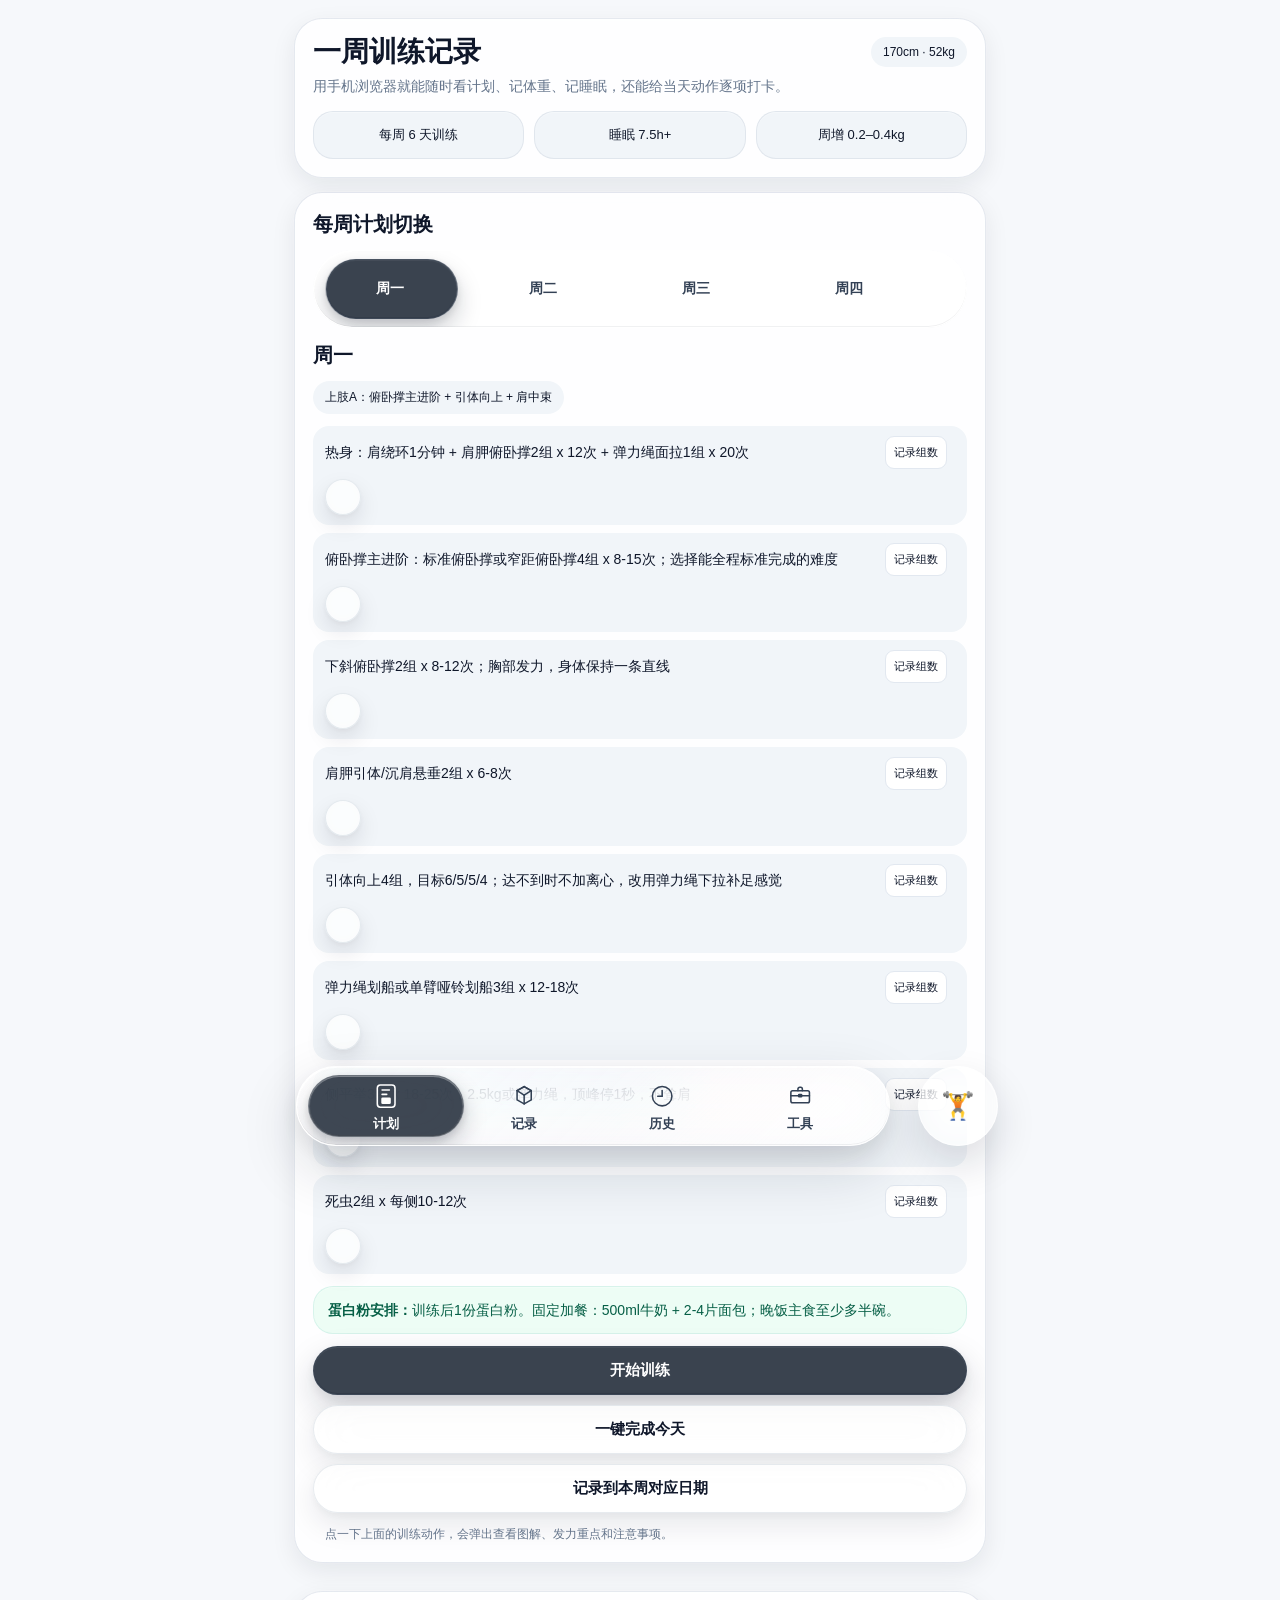
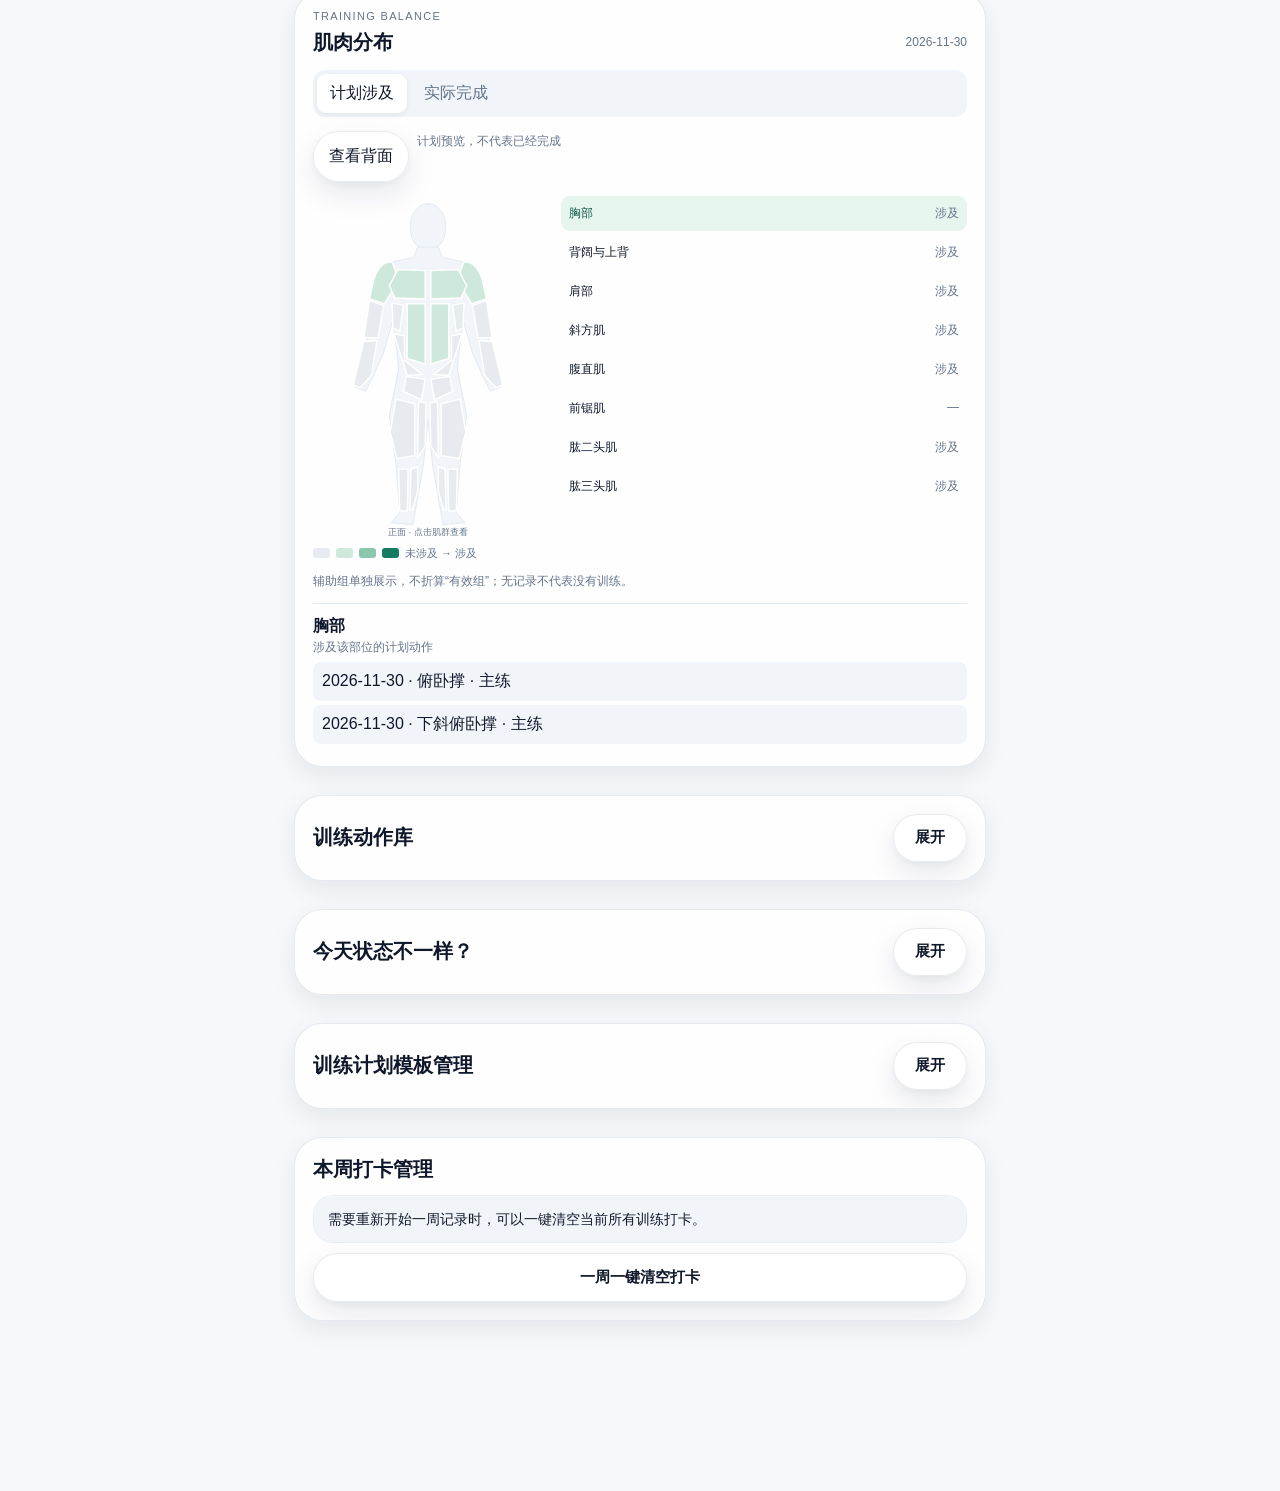
==== index-liquid-glass-functional.html @ 8d65fb1c "feat: publish visual training plan editor and training statistics Preserve current-week daily exerci" ====
<!DOCTYPE html>
<html lang="zh-CN" data-liquid-glass-functional-ui>
<head>
  <meta charset="UTF-8" />
  <meta name="viewport" content="width=device-width, initial-scale=1, maximum-scale=1, user-scalable=no, viewport-fit=cover" />
  <title>一周训练记录</title>

  <meta name="theme-color" content="#0f172a" />
  <meta name="apple-mobile-web-app-capable" content="yes" />
  <meta name="apple-mobile-web-app-status-bar-style" content="default" />
  <meta name="apple-mobile-web-app-title" content="训练记录" />
  <meta name="mobile-web-app-capable" content="yes" />
  <meta name="format-detection" content="telephone=no" />

  <link rel="stylesheet" href="./training-enhancements.css" />
  <script src="./training-core.js"></script>
  <script src="./training-ui.js" defer></script>
  <script src="./plan-editor-ui.js" defer></script>
  <link rel="stylesheet" href="./plan-editor.css" />
  <link rel="manifest" href="./manifest.webmanifest" />
  <link rel="icon" href="./icons/app-icon.svg" type="image/svg+xml" />
  <link rel="apple-touch-icon" href="./icons/app-icon.svg" />

  <style>
    :root{
      --bg:#f6f8fb;
      --card:#ffffff;
      --text:#0f172a;
      --muted:#64748b;
      --line:#e2e8f0;
      --soft:#f1f5f9;
      --primary:#0f172a;
      --solid-dark:#0f172a;
      --solid-dark-translucent:rgba(15,23,42,.84);
      --accent:#ecfdf5;
      --accent-text:#065f46;
      --btn:#111827;
      --danger:#ef4444;
      --shadow:0 8px 24px rgba(15,23,42,.08);
      --dock-radius:34px;
      --dock-item-radius:26px;
      --glass-tint:rgba(255,255,255,.62);
      --glass-tint-strong:rgba(255,255,255,.76);
      --glass-edge:rgba(255,255,255,.58);
      --glass-line:rgba(148,163,184,.20);
      --glass-shadow:0 16px 42px rgba(15,23,42,.12), 0 4px 12px rgba(15,23,42,.06);
      --glass-shadow-pressed:0 8px 22px rgba(15,23,42,.11), 0 2px 8px rgba(15,23,42,.05);
      --glass-spring:cubic-bezier(.18,.82,.28,1);
    }

    *{
      box-sizing:border-box;
      -webkit-tap-highlight-color:transparent;
    }

    html{
      -webkit-text-size-adjust:100%;
      text-size-adjust:100%;
      touch-action:manipulation;
    }

    body{
      margin:0;
      position:relative;
      font-family:-apple-system,BlinkMacSystemFont,"SF Pro Text","PingFang SC","Hiragino Sans GB","Noto Sans CJK SC","Microsoft YaHei",sans-serif;
      background:var(--bg);
      color:var(--text);
      padding-bottom:env(safe-area-inset-bottom,0px);
      overscroll-behavior-y:contain;
      touch-action:manipulation;
    }

    button,
    [role="button"],
    .btn,
    .btn-outline,
    .btn-danger,
    .mini-btn,
    .check-btn,
    .tab,
    .day-tab,
    .timer-adjust-btn{
      -webkit-touch-callout:none !important;
      -webkit-user-select:none !important;
      user-select:none !important;
      -webkit-user-drag:none !important;
      caret-color:transparent;
      touch-action:manipulation;
    }

    #pageBgLayer{
      position:fixed;
      left:-24px;
      right:-24px;
      top:calc(-80px - env(safe-area-inset-top,0px));
      bottom:calc(-40px - env(safe-area-inset-bottom,0px));
      min-height:calc(100dvh + 120px);
      z-index:0;
      pointer-events:none;
      opacity:0;
      background-position:center top;
      background-repeat:no-repeat;
      background-size:cover;
      transition:opacity .24s ease;
      transform:translateZ(0);
      will-change:transform;
    }

    #pageBgLayer::after{
      content:"";
      position:absolute;
      inset:0;
      background:linear-gradient(180deg, rgba(246,248,251,.78), rgba(246,248,251,.72));
    }

    body.has-custom-bg #pageBgLayer{
      opacity:.92;
    }

    .wrap{
      position:relative;
      z-index:1;
      max-width:720px;
      margin:0 auto;
      padding:18px 14px 128px;
    }

    .card{
      position:relative;
      overflow:hidden;
      background:rgba(255,255,255,.84);
      border-radius:28px;
      border:1px solid rgba(148,163,184,.18);
      box-shadow:
        var(--shadow),
        0 0 0 1px rgba(255,255,255,.20);
      backdrop-filter:blur(18px) saturate(150%);
      -webkit-backdrop-filter:blur(18px) saturate(150%);
      padding:18px;
      margin-bottom:14px;
    }

    .card::before{
      content:"";
      position:absolute;
      inset:0;
      border-radius:inherit;
      pointer-events:none;
      background:transparent;
      border:1px solid rgba(255,255,255,.24);
      box-shadow:inset 0 1px 0 rgba(255,255,255,.20);
      z-index:0;
    }

    .card > *{
      position:relative;
      z-index:1;
    }

    .hero h1{
      margin:0;
      font-size:28px;
      line-height:1.1;
    }

    .sub{
      color:var(--muted);
      font-size:14px;
      line-height:1.5;
      margin-top:8px;
    }

    .badge{
      display:inline-flex;
      align-items:center;
      gap:6px;
      background:var(--soft);
      color:var(--text);
      border-radius:999px;
      padding:8px 12px;
      font-size:12px;
      white-space:nowrap;
    }

    .topline{
      display:flex;
      justify-content:space-between;
      align-items:flex-start;
      gap:12px;
    }

    .stats{
      display:grid;
      grid-template-columns:repeat(3,1fr);
      gap:10px;
      margin-top:14px;
    }

    .stat{
      background:rgba(241,245,249,.94);
      border:1px solid rgba(148,163,184,.18);
      box-shadow:inset 0 1px 0 rgba(255,255,255,.30);
      border-radius:20px;
      padding:14px 10px;
      text-align:center;
      font-size:13px;
    }


    .tabs{
      --tab-side-padding:20px;
      --tab-height:78px;
      --indicator-scale:1.13;
      --indicator-edge-gap:8px;
      --drag-overflow:28px;
      --drag-extra-scale:0.23;
      --dock-active-scale:1.025;
      --dock-shell-scale:1;
      --dock-shell-opacity:0;
      position:fixed;
      left:50%;
      bottom:max(6px, env(safe-area-inset-bottom,0px));
      transform:translateX(-50%) translateZ(0);
      width:min(760px,calc(100% - 16px));
      display:flex;
      align-items:stretch;
      gap:0;
      padding:8px var(--tab-side-padding);
      z-index:60;
      border-radius:999px;
      background:rgba(255,255,255,.28);
      border:1px solid rgba(255,255,255,.46);
      box-shadow:
        0 22px 60px rgba(15,23,42,.16),
        0 8px 22px rgba(15,23,42,.08),
        inset 0 1px 0 rgba(255,255,255,.76),
        inset 0 -1px 0 rgba(15,23,42,.06),
        inset 1px 0 0 rgba(255,255,255,.28),
        inset -1px 0 0 rgba(255,255,255,.24);
      backdrop-filter:blur(28px) saturate(190%) brightness(1.08);
      -webkit-backdrop-filter:blur(28px) saturate(190%) brightness(1.08);
      isolation:isolate;
      overflow:hidden;
      backface-visibility:hidden;
      -webkit-backface-visibility:hidden;
      -webkit-mask-image:-webkit-radial-gradient(white, black);
      transform-origin:center bottom;
      transition:box-shadow .24s var(--glass-spring), padding .24s var(--glass-spring), transform .24s var(--glass-spring);
      touch-action:none;
    }

    .tabs::before{
      content:"";
      position:absolute;
      inset:1px;
      border-radius:inherit;
      background:rgba(255,255,255,.08);
      pointer-events:none;
      z-index:0;
    }

    .tabs::after{
      content:"";
      position:absolute;
      inset:-1px;
      border-radius:inherit;
      background:rgba(255,255,255,.10);
      border:1px solid rgba(255,255,255,.38);
      box-shadow:
        0 16px 34px rgba(15,23,42,.12),
        0 5px 14px rgba(15,23,42,.05),
        inset 0 1px 0 rgba(255,255,255,.72),
        inset 0 -1px 0 rgba(15,23,42,.055),
        inset 1px 0 0 rgba(255,255,255,.20),
        inset -1px 0 0 rgba(255,255,255,.18);
      transform:scale(var(--dock-shell-scale));
      transform-origin:center bottom;
      opacity:var(--dock-shell-opacity);
      transition:transform .24s var(--glass-spring), opacity .24s ease, box-shadow .24s var(--glass-spring);
      pointer-events:none;
      z-index:0;
    }

    .tabs > *{
      position:relative;
      z-index:1;
    }

    .tabs,
    .tabs *{
      user-select:none;
      -webkit-user-select:none;
      -webkit-touch-callout:none;
    }

    .tabs.pressing,
    .tabs.dragging,
    .tabs.bump{
      --dock-shell-scale:var(--dock-active-scale);
      --dock-shell-opacity:1;
    }

    .tab-indicator{
      position:absolute;
      top:8px;
      bottom:8px;
      left:0;
      width:0;
      border-radius:999px;
      background:rgba(31,41,55,.86);
      border:1px solid rgba(255,255,255,.24);
      box-shadow:
        inset 0 1px 0 rgba(255,255,255,.28),
        inset 0 0 0 1px rgba(255,255,255,.08),
        inset 0 -1px 0 rgba(0,0,0,.22),
        inset 1px 0 0 rgba(255,255,255,.10),
        inset -1px 0 0 rgba(255,255,255,.08),
        0 0 0 1px rgba(255,255,255,.08),
        0 11px 24px rgba(15,23,42,.22),
        0 3px 9px rgba(15,23,42,.12);
      pointer-events:none;
      touch-action:none;
      cursor:grab;
      z-index:1;
      will-change:transform, width;
      backface-visibility:hidden;
      -webkit-backface-visibility:hidden;
      transition:transform .34s var(--glass-spring), width .34s var(--glass-spring), top .2s var(--glass-spring), bottom .2s var(--glass-spring), box-shadow .2s ease, filter .2s ease;
    }

    .tabs.dragging{
      overflow:visible;
      -webkit-mask-image:none;
      z-index:70;
    }

    .tabs.dragging .tab-indicator{
      top:-4px;
      bottom:-4px;
      border-radius:999px;
      filter:brightness(1.06) saturate(1.1);
      box-shadow:
        inset 0 1px 0 rgba(255,255,255,.30),
        inset 0 0 0 1px rgba(255,255,255,.10),
        inset 0 -1px 0 rgba(0,0,0,.22),
        inset 1px 0 0 rgba(255,255,255,.10),
        inset -1px 0 0 rgba(255,255,255,.08),
        0 0 0 1px rgba(255,255,255,.10),
        0 17px 34px rgba(15,23,42,.24),
        0 4px 12px rgba(15,23,42,.12);
    }

    .tab-indicator.dragging{
      cursor:grabbing;
      transition:none;
    }

    .tab{
      position:relative;
      flex:1 1 0;
      min-width:0;
      border:none;
      background:transparent;
      height:var(--tab-height);
      min-height:var(--tab-height);
      padding:0;
      border-radius:999px;
      color:#334155;
      font-weight:700;
      cursor:pointer;
      overflow:visible;
      isolation:isolate;
      transition:transform .2s var(--glass-spring), color .2s ease, filter .2s ease;
      -webkit-mask-image:-webkit-radial-gradient(white, black);
      z-index:2;
      touch-action:none;
    }

    .tab::before,
    .tab::after{
      display:none;
    }

    .tab-content{
      position:relative;
      z-index:2;
      width:100%;
      height:100%;
      display:flex;
      flex-direction:column;
      align-items:center;
      justify-content:center;
      text-align:center;
      gap:7px;
      padding:10px 8px 8px;
    }

    .tab-icon{
      display:block;
      font-size:24px;
      line-height:1;
      font-weight:700;
      text-shadow:0 1px 0 rgba(255,255,255,.42);
    }

    .tab-icon svg{
      display:block;
      width:1.18em;
      height:1.18em;
      margin:0 auto;
      overflow:visible;
    }

    .tab-icon-home,
    .tab-icon-record,
    .tab-icon-history,
    .tab-icon-tools{
      color:#334155;
      text-shadow:none;
    }

    .tab-label{
      display:block;
      font-size:13px;
      line-height:1.1;
      font-weight:700;
      letter-spacing:.01em;
    }

    .tab .circle-overlay{
      display:none;
    }

    .tab:hover{
      transform:translateY(-1px);
    }

    .tab:active,
    .tab.glass-pressing{
      transform:scale(.975) translateY(1px);
    }

    .tab:focus-visible{
      outline:2px solid rgba(148,163,184,.45);
      outline-offset:2px;
    }

    .tab.active{
      color:#ffffff;
      z-index:3;
      box-shadow:none;
    }

    .tab.active .tab-icon,
    .tab.active .tab-label{
      color:#ffffff;
      text-shadow:none;
    }

    .tabs.dragging .tab.active{
      color:#334155;
      z-index:2;
    }

    .tabs.dragging .tab.active .tab-icon,
    .tabs.dragging .tab.active .tab-label{
      color:#334155;
      text-shadow:none;
    }

    .tabs.dragging .tab.drag-active{
      color:#ffffff;
      z-index:3;
    }

    .tabs.dragging .tab.drag-active .tab-icon,
    .tabs.dragging .tab.drag-active .tab-label{
      color:#ffffff;
      text-shadow:none;
    }


    .section{display:none;}
    .section.active{display:block;}


    h2{
      margin:0 0 12px;
      font-size:20px;
    }

    .muted{color:var(--muted);}

    .softbox{
      background:rgba(241,245,249,.94);
      border:1px solid rgba(148,163,184,.18);
      box-shadow:inset 0 1px 0 rgba(255,255,255,.30);
      border-radius:18px;
      padding:12px 14px;
      font-size:14px;
      line-height:1.6;
      margin-top:10px;
    }

    .greenbox{
      background:rgba(236,253,245,.95);
      color:var(--accent-text);
      border:1px solid rgba(16,185,129,.16);
      box-shadow:inset 0 1px 0 rgba(255,255,255,.28);
      border-radius:18px;
      padding:12px 14px;
      font-size:14px;
      line-height:1.6;
      margin-top:12px;
    }

    .day-row{
      display:grid;
      grid-template-columns:1fr auto;
      gap:10px;
      align-items:center;
      background:var(--soft);
      border-radius:16px;
      padding:10px 12px;
      margin-top:8px;
    }

    .day-item{
      font-size:14px;
      line-height:1.5;
      word-break:break-word;
    }

    .check-btn{
      width:36px;
      height:36px;
      border-radius:999px;
      border:1px solid var(--glass-line);
      background:rgba(255,255,255,.66);
      box-shadow:
        0 12px 26px rgba(15,23,42,.12),
        0 3px 9px rgba(15,23,42,.06),
        0 0 0 1px rgba(255,255,255,.30),
        inset 0 1px 0 rgba(255,255,255,.88),
        inset 0 -1px 0 rgba(15,23,42,.08);
      backdrop-filter:blur(24px) saturate(190%) brightness(1.05);
      -webkit-backdrop-filter:blur(24px) saturate(190%) brightness(1.05);
      color:var(--text);
      font-size:18px;
      font-weight:700;
      display:flex;
      align-items:center;
      justify-content:center;
      cursor:pointer;
      flex-shrink:0;
      transition:transform .22s var(--glass-spring), box-shadow .22s var(--glass-spring), background .18s ease, color .18s ease, border-color .18s ease, filter .18s ease;
      isolation:isolate;
      -webkit-mask-image:-webkit-radial-gradient(white, black);
    }

    .check-btn::before{
      content:"";
      position:absolute;
      inset:0;
      border-radius:inherit;
      background:transparent;
      opacity:.68;
      pointer-events:none;
    }

    .check-btn.done{
      background:rgba(31,41,55,.86);
      border-color:rgba(255,255,255,.10);
      color:#fff;
      box-shadow:
        inset 0 1px 0 rgba(255,255,255,.22),
        inset 0 -1px 0 rgba(0,0,0,.18),
        0 10px 22px rgba(15,23,42,.16);
      transform:scale(1.02);
    }

    .check-btn:active,
    .check-btn.glass-pressing{
      transform:scale(.92) translateY(1px);
      box-shadow:var(--glass-shadow-pressed), inset 0 1px 0 rgba(255,255,255,.76);
    }

    .day-row.done{background:#ecfdf5;}

    .day-row.search-hit{
      outline:2px solid rgba(59,130,246,.20);
      box-shadow:0 8px 18px rgba(59,130,246,.08);
      background:#eff6ff;
    }

    .day-row.guide-active{
      outline:2px solid rgba(16,185,129,.18);
      box-shadow:0 8px 18px rgba(16,185,129,.08);
      background:#ecfdf5;
    }

    .day-row.guide-clickable{
      cursor:pointer;
    }

    .guide-result{
      background:rgba(255,255,255,.62);
      border:1px solid rgba(148,163,184,.16);
      border-radius:20px;
      padding:14px;
      margin-top:10px;
    }

    .guide-top{
      display:flex;
      justify-content:space-between;
      align-items:flex-start;
      gap:10px;
      flex-wrap:wrap;
    }

    .guide-title{
      font-size:18px;
      font-weight:800;
      line-height:1.2;
    }

    .guide-meta{
      color:var(--muted);
      font-size:13px;
      line-height:1.5;
      margin-top:6px;
    }

    .guide-source-link{
      color:#2563eb;
      font-weight:700;
      text-decoration:none;
    }

    .guide-source-link:hover{
      text-decoration:underline;
    }

    .guide-diagram{
      margin-top:10px;
      background:rgba(241,245,249,.88);
      border-radius:16px;
      padding:12px 14px;
      font-size:13px;
      line-height:1.7;
      white-space:pre-wrap;
      word-break:break-word;
    }

    .guide-list{
      margin:10px 0 0;
      padding-left:18px;
      font-size:14px;
      line-height:1.7;
    }

    .guide-list li + li{
      margin-top:4px;
    }

    .guide-actions{
      display:flex;
      flex-wrap:wrap;
      gap:8px;
      margin-top:12px;
    }

    .exercise-library-toolbar{
      display:grid;
      grid-template-columns:minmax(0,1fr) auto;
      gap:10px;
      align-items:center;
      margin-top:12px;
    }

    .exercise-library-list{
      display:grid;
      gap:8px;
      margin-top:12px;
      max-height:310px;
      overflow:auto;
      padding-right:2px;
    }

    .exercise-library-entry{
      border:1px solid rgba(148,163,184,.28);
      background:rgba(255,255,255,.68);
      border-radius:8px;
      padding:10px 12px;
      text-align:left;
      color:var(--text);
      cursor:pointer;
    }

    .exercise-library-entry.active{
      border-color:rgba(37,99,235,.48);
      box-shadow:0 0 0 3px rgba(37,99,235,.10);
    }

    .exercise-library-entry-title{
      font-weight:800;
      line-height:1.35;
    }

    .exercise-library-entry-meta{
      margin-top:4px;
      color:var(--muted);
      font-size:12px;
      line-height:1.45;
    }

    .exercise-library-detail{
      margin-top:10px;
      border:0;
      border-radius:0;
      padding:0;
      background:transparent;
    }

    .exercise-library-media{
      width:100%;
      max-height:280px;
      object-fit:contain;
      border-radius:8px;
      background:#fff;
      margin-top:10px;
    }

    .plan-progress-chip{
      display:inline-flex;
      align-items:center;
      min-height:24px;
      margin-top:6px;
      border-radius:999px;
      padding:3px 9px;
      font-size:12px;
      font-weight:800;
      color:#1f2937;
      background:rgba(226,232,240,.9);
    }

    .day-row.done .plan-progress-chip{
      color:#065f46;
      background:rgba(187,247,208,.82);
    }

    .mini-btn{
      position:relative;
      overflow:hidden;
      border:none;
      border-radius:999px;
      padding:9px 12px;
      font-size:12px;
      font-weight:700;
      cursor:pointer;
      background:rgba(255,255,255,.68);
      border:1px solid var(--glass-line);
      color:var(--text);
      box-shadow:
        0 8px 18px rgba(15,23,42,.08),
        inset 0 1px 0 rgba(255,255,255,.88),
        inset 0 -1px 0 rgba(15,23,42,.06);
      backdrop-filter:blur(18px) saturate(180%);
      -webkit-backdrop-filter:blur(18px) saturate(180%);
      transition:transform .22s var(--glass-spring), box-shadow .22s var(--glass-spring), border-color .18s ease;
    }

    .mini-btn:active,
    .mini-btn.glass-pressing{
      transform:scale(.965) translateY(1px);
      box-shadow:var(--glass-shadow-pressed), inset 0 1px 0 rgba(255,255,255,.76);
    }

    .plan-actions{
      display:grid;
      grid-template-columns:1fr;
      gap:10px;
      margin-top:12px;
    }

    .label{
      display:block;
      margin:12px 0 8px;
      font-size:14px;
      font-weight:700;
    }

    input,textarea{
      width:100%;
      border:1px solid var(--line);
      background:#fff;
      color:var(--text);
      border-radius:16px;
      padding:13px 14px;
      font-size:16px;
      outline:none;
    }

    textarea{
      min-height:92px;
      resize:vertical;
      line-height:1.5;
    }

    .grid2{
      display:grid;
      grid-template-columns:repeat(2,1fr);
      gap:10px;
    }

    .grid7{
      display:grid;
      grid-template-columns:repeat(2,1fr);
      gap:10px;
    }

    .btns{
      display:grid;
      grid-template-columns:repeat(2,1fr);
      gap:10px;
      margin-top:14px;
    }

    .daily-adjust-actions{
      grid-template-columns:repeat(3,minmax(0,1fr));
    }

    .daily-adjust-actions .btn,
    .daily-adjust-actions .btn-outline,
    .daily-adjust-actions .btn-danger{
      min-width:0;
      width:100%;
      padding-left:10px;
      padding-right:10px;
      white-space:normal;
      line-height:1.25;
    }

    @media (max-width:480px){
      .daily-adjust-actions{
        grid-template-columns:1fr;
      }
    }

    .btn,.btn-outline,.btn-danger{
      position:relative;
      overflow:hidden;
      border:none;
      border-radius:22px;
      padding:14px 15px;
      font-size:15px;
      font-weight:700;
      cursor:pointer;
      border:1px solid var(--glass-line);
      background:rgba(255,255,255,.66);
      box-shadow:
        var(--glass-shadow),
        0 0 0 1px rgba(255,255,255,.28),
        inset 0 1px 0 rgba(255,255,255,.88),
        inset 0 -1px 0 rgba(15,23,42,.07);
      backdrop-filter:blur(26px) saturate(190%) brightness(1.05);
      -webkit-backdrop-filter:blur(26px) saturate(190%) brightness(1.05);
      color:var(--text);
      transition:transform .22s var(--glass-spring), box-shadow .22s var(--glass-spring), background .18s ease, color .18s ease, border-color .18s ease, filter .18s ease;
      isolation:isolate;
      -webkit-mask-image:-webkit-radial-gradient(white, black);
      transform:translate3d(0,0,0) scale(1);
    }

    .btn::before,.btn-outline::before,.btn-danger::before{
      content:"";
      position:absolute;
      inset:0;
      border-radius:inherit;
      background:transparent;
      border:1px solid rgba(255,255,255,.34);
      box-shadow:
        inset 0 1px 0 rgba(255,255,255,.56),
        0 0 0 1px rgba(255,255,255,.10);
      pointer-events:none;
      z-index:0;
      opacity:.82;
      transition:opacity .18s ease, transform .22s var(--glass-spring);
    }

    .btn::after,.btn-outline::after,.btn-danger::after{
      content:"";
      position:absolute;
      inset:-40% -20%;
      background:transparent;
      transform:translateX(-38%) rotate(2deg);
      opacity:.42;
      pointer-events:none;
      transition:transform .4s var(--glass-spring), opacity .2s ease;
      z-index:0;
    }

    .btn > *,.btn-outline > *,.btn-danger > *{
      position:relative;
      z-index:1;
    }

    .btn{
      background:rgba(31,41,55,.86);
      border-color:rgba(255,255,255,.18);
      color:#fff;
      box-shadow:
        0 16px 34px rgba(15,23,42,.18),
        0 4px 12px rgba(15,23,42,.10),
        inset 0 1px 0 rgba(255,255,255,.24),
        inset 0 -1px 0 rgba(0,0,0,.22);
    }

    .btn::before{
      display:block;
      inset:0;
      border:1px solid rgba(255,255,255,.16);
      box-shadow:
        inset 0 1px 0 rgba(255,255,255,.26),
        0 0 0 1px rgba(255,255,255,.08);
    }

    .btn-outline{
      color:var(--text);
    }

    .btn-danger{
      color:var(--danger);
      background:rgba(255,255,255,.68);
      border-color:rgba(239,68,68,.20);
      box-shadow:
        var(--glass-shadow),
        0 0 0 1px rgba(255,255,255,.28),
        inset 0 1px 0 rgba(255,255,255,.86),
        inset 0 -1px 0 rgba(239,68,68,.12);
    }

    .btn:hover,.btn-outline:hover,.btn-danger:hover{
      transform:translateY(-1px);
      border-color:rgba(100,116,139,.34);
      box-shadow:
        0 18px 38px rgba(15,23,42,.14),
        0 5px 14px rgba(15,23,42,.07),
        inset 0 1px 0 rgba(255,255,255,.98),
        inset 0 -1px 0 rgba(148,163,184,.18),
        0 0 0 1px rgba(255,255,255,.4);
    }

    .btn:hover::after,.btn-outline:hover::after,.btn-danger:hover::after{
      transform:translateX(10%) rotate(2deg);
      opacity:.54;
    }

    .btn:active,.btn-outline:active,.btn-danger:active,
    .btn.glass-pressing,.btn-outline.glass-pressing,.btn-danger.glass-pressing{
      transform:translateY(1px) scale(.975);
      box-shadow:
        var(--glass-shadow-pressed),
        inset 0 1px 0 rgba(255,255,255,.76),
        inset 0 -1px 0 rgba(15,23,42,.08);
      filter:saturate(1.04) brightness(.99);
    }

    .btn.glass-pressing::before,.btn-outline.glass-pressing::before,.btn-danger.glass-pressing::before{
      opacity:1;
      transform:scale(1.03);
    }

    .btn.glass-pressing::after,.btn-outline.glass-pressing::after,.btn-danger.glass-pressing::after{
      transform:translateX(16%) rotate(2deg);
      opacity:.62;
    }

    .btn:disabled,.btn-outline:disabled,.btn-danger:disabled{
      opacity:.65;
      cursor:not-allowed;
      transform:none;
    }

    .full{
      width:100%;
      margin-top:10px;
    }

    pre{
      white-space:pre-wrap;
      word-break:break-word;
      margin:0;
      font-family:ui-monospace,SFMono-Regular,Menlo,Monaco,Consolas,monospace;
      font-size:13px;
      line-height:1.65;
    }

    .calendar-toolbar{
      display:grid;
      grid-template-columns:auto 1fr auto;
      gap:10px;
      align-items:center;
      margin-top:12px;
    }

    .calendar-weekdays,
    .calendar-grid{
      display:grid;
      grid-template-columns:repeat(7, minmax(0,1fr));
      gap:8px;
      margin-top:10px;
    }

    .calendar-weekday{
      text-align:center;
      font-size:12px;
      color:var(--muted);
      font-weight:700;
      padding:6px 0;
    }

    .calendar-cell{
      min-height:92px;
      border-radius:18px;
      padding:10px 8px;
      border:1px solid rgba(148,163,184,.16);
      background:rgba(255,255,255,.72);
      box-shadow:inset 0 1px 0 rgba(255,255,255,.24);
      cursor:pointer;
      display:flex;
      flex-direction:column;
      gap:6px;
    }

    .calendar-cell.empty{
      cursor:default;
      background:rgba(255,255,255,.36);
      opacity:.5;
    }

    .calendar-cell.has-log{
      background:rgba(239,246,255,.94);
      border-color:rgba(96,165,250,.24);
      box-shadow:
        inset 0 1px 0 rgba(255,255,255,.30),
        0 8px 18px rgba(59,130,246,.06);
    }

    .calendar-cell.selected{
      outline:2px solid rgba(59,130,246,.28);
    }

    .calendar-cell.today .calendar-day-num{
      color:#2563eb;
    }

    .calendar-day-num{
      font-size:14px;
      font-weight:800;
      line-height:1;
    }

    .calendar-day-tag{
      font-size:11px;
      line-height:1.35;
      color:#0f172a;
      background:rgba(255,255,255,.72);
      border-radius:999px;
      padding:4px 8px;
      align-self:flex-start;
      border:1px solid rgba(148,163,184,.16);
    }

    .calendar-day-sub{
      font-size:11px;
      color:var(--muted);
      line-height:1.35;
    }

    .calendar-detail-card{
      margin-top:14px;
      background:rgba(255,255,255,.82);
      border:1px solid rgba(148,163,184,.16);
      border-radius:20px;
      padding:14px;
    }

    .calendar-detail-actions{
      display:grid;
      grid-template-columns:repeat(2,1fr);
      gap:10px;
      margin-top:12px;
    }

    .calendar-items{
      margin:10px 0 0;
      padding-left:18px;
      line-height:1.7;
      font-size:14px;
    }

    .calendar-progress-list{
      display:grid;
      gap:8px;
      padding-left:0;
      list-style:none;
    }

    .calendar-progress-item{
      border:1px solid rgba(148,163,184,.18);
      border-radius:14px;
      padding:10px 12px;
      background:rgba(248,250,252,.78);
    }

    .calendar-progress-item.completed{
      background:rgba(236,253,245,.82);
      border-color:rgba(16,185,129,.24);
    }

    .calendar-progress-name{
      font-weight:800;
      line-height:1.45;
    }

    .calendar-progress-meta{
      margin-top:5px;
      color:var(--muted);
      font-size:12px;
      line-height:1.5;
    }

    .calendar-progress-badges{
      display:flex;
      flex-wrap:wrap;
      gap:6px;
      margin-top:8px;
    }

    .calendar-progress-badge{
      display:inline-flex;
      align-items:center;
      min-height:24px;
      border-radius:999px;
      padding:3px 9px;
      font-size:12px;
      font-weight:800;
      color:#334155;
      background:rgba(226,232,240,.86);
    }

    .calendar-progress-badge.done{
      color:#047857;
      background:rgba(187,247,208,.78);
    }

    .calendar-progress-badge.todo{
      color:#92400e;
      background:rgba(254,243,199,.86);
    }

    .history-card{
      background:var(--soft);
      border-radius:18px;
      padding:14px;
      margin-top:10px;
    }

    .history-top{
      display:flex;
      justify-content:space-between;
      gap:10px;
      align-items:flex-start;
    }

    .history-meta{
      font-size:12px;
      color:var(--muted);
      margin-top:4px;
    }

    .mini-grid{
      display:grid;
      grid-template-columns:repeat(2,1fr);
      gap:8px;
      margin-top:10px;
    }

    .mini{
      background:rgba(255,255,255,.92);
      border:1px solid rgba(148,163,184,.16);
      box-shadow:inset 0 1px 0 rgba(255,255,255,.32);
      border-radius:14px;
      padding:8px 10px;
      font-size:12px;
      color:var(--muted);
    }

    .help{
      font-size:12px;
      color:var(--muted);
      margin-top:8px;
      line-height:1.55;
      padding-left:12px;
    }

    #appVersionText{
      padding-left:0;
    }

    .day-tabs{
      display:grid;
      grid-template-columns:repeat(4,1fr);
      gap:8px;
      margin-bottom:14px;
    }

    .day-tab{
      position:relative;
      overflow:hidden;
      border:none;
      border-radius:18px;
      padding:10px 6px;
      font-size:13px;
      font-weight:700;
      cursor:pointer;
      border:1px solid var(--glass-line);
      background:rgba(255,255,255,.68);
      box-shadow:
        0 10px 22px rgba(15,23,42,.10),
        0 3px 8px rgba(15,23,42,.05),
        0 0 0 1px rgba(255,255,255,.26),
        inset 0 1px 0 rgba(255,255,255,.86),
        inset 0 -1px 0 rgba(15,23,42,.07);
      backdrop-filter:blur(22px) saturate(185%) brightness(1.04);
      -webkit-backdrop-filter:blur(22px) saturate(185%) brightness(1.04);
      color:var(--text);
      transition:transform .22s var(--glass-spring), box-shadow .22s var(--glass-spring), background .18s ease, color .18s ease, border-color .18s ease;
      isolation:isolate;
      -webkit-mask-image:-webkit-radial-gradient(white, black);
    }

    .day-tab::before{
      content:"";
      position:absolute;
      inset:0;
      border-radius:inherit;
      background:transparent;
      border:1px solid rgba(255,255,255,.30);
      box-shadow:
        inset 0 1px 0 rgba(255,255,255,.48),
        0 0 0 1px rgba(255,255,255,.08);
      pointer-events:none;
      z-index:0;
    }

    .day-tab.active{
      background:rgba(31,41,55,.86);
      border-color:rgba(255,255,255,.18);
      color:#fff;
      box-shadow:
        0 12px 25px rgba(15,23,42,.16),
        inset 0 1px 0 rgba(255,255,255,.24),
        inset 0 -1px 0 rgba(0,0,0,.20);
    }

    .day-tab.active::before{
      display:block;
      inset:0;
      background:transparent;
      border:1px solid rgba(255,255,255,.16);
      box-shadow:
        inset 0 1px 0 rgba(255,255,255,.18),
        0 0 0 1px rgba(255,255,255,.05);
    }

    .day-tab:active,
    .day-tab.glass-pressing{
      transform:translateY(1px) scale(.975);
      box-shadow:
        var(--glass-shadow-pressed),
        inset 0 1px 0 rgba(255,255,255,.76),
        inset 0 -1px 0 rgba(15,23,42,.08);
    }

    .day-panel{display:none;}
    .day-panel.active{display:block;}

    .counter-value{
      text-align:center;
      font-size:44px;
      font-weight:800;
      line-height:1;
      margin:8px 0 14px;
    }

    .timer-value{
      text-align:center;
      font-size:40px;
      font-weight:800;
      line-height:1;
      margin:10px 0 14px;
      letter-spacing:1px;
    }

    .tool-row{
      display:grid;
      grid-template-columns:1fr 1fr;
      gap:10px;
      margin-top:10px;
    }

    .tool-row-3{
      display:grid;
      grid-template-columns:1fr 1fr 1fr;
      gap:10px;
      margin-top:10px;
    }



    select{
      width:100%;
      border:1px solid var(--line);
      background:#fff;
      color:var(--text);
      border-radius:16px;
      padding:13px 14px;
      font-size:16px;
      outline:none;
    }

    .timer-adjust-row{
      display:grid;
      grid-template-columns:56px 1fr 56px;
      align-items:center;
      gap:10px;
      margin:12px 0 14px;
    }

    .timer-adjust-row .timer-value{
      margin:0;
    }

    .timer-adjust-btn{
      width:56px;
      height:56px;
      border:none;
      border-radius:999px;
      background:rgba(255,255,255,.68);
      border:1px solid var(--glass-line);
      color:var(--text);
      font-size:28px;
      font-weight:800;
      cursor:pointer;
      box-shadow:0 12px 26px rgba(15,23,42,.10), inset 0 1px 0 rgba(255,255,255,.86);
      backdrop-filter:blur(22px) saturate(185%) brightness(1.04);
      -webkit-backdrop-filter:blur(22px) saturate(185%) brightness(1.04);
      transition:transform .22s var(--glass-spring), box-shadow .22s var(--glass-spring);
    }

    .timer-adjust-btn:active,
    .timer-adjust-btn.glass-pressing{
      transform:translateY(1px) scale(.94);
      box-shadow:0 6px 16px rgba(15,23,42,.11), 0 1px 4px rgba(15,23,42,.05);
    }

    .day-tabs{
      display:flex;
      gap:8px;
      overflow-x:auto;
      overflow-y:hidden;
      scroll-snap-type:x mandatory;
      -webkit-overflow-scrolling:touch;
      padding:4px 2px 10px;
      margin-bottom:14px;
      scrollbar-width:none;
    }

    .day-tabs::-webkit-scrollbar{display:none;}

    .day-tab{
      flex:0 0 auto;
      min-width:76px;
      height:44px;
      white-space:nowrap;
      overflow:hidden;
      text-overflow:ellipsis;
      scroll-snap-align:center;
    }

    #planContainer{
      transition:opacity .18s ease, transform .18s ease;
      touch-action:pan-y;
    }

    #planContainer.plan-switching{
      opacity:.5;
      transform:translateY(4px);
    }

    .ai-coach-pet{
      position:fixed;
      right:14px;
      bottom:calc(94px + env(safe-area-inset-bottom, 0px));
      z-index:80;
      display:none;
    }

    .ai-coach-pet.show{display:block;}

    .ai-coach-avatar{
      width:56px;
      height:56px;
      border:none;
      border-radius:999px;
      background:rgba(31,41,55,.88);
      color:#fff;
      box-shadow:0 16px 34px rgba(15,23,42,.20), inset 0 1px 0 rgba(255,255,255,.25);
      cursor:pointer;
      display:flex;
      align-items:center;
      justify-content:center;
      font-size:27px;
      animation:aiPetBreathe 2.4s ease-in-out infinite;
    }

    .ai-coach-bubble{
      position:absolute;
      right:64px;
      bottom:8px;
      max-width:min(260px, calc(100vw - 100px));
      padding:10px 12px;
      border-radius:18px;
      background:rgba(255,255,255,.92);
      color:var(--text);
      border:1px solid rgba(148,163,184,.22);
      box-shadow:0 14px 34px rgba(15,23,42,.14);
      backdrop-filter:blur(18px) saturate(160%);
      -webkit-backdrop-filter:blur(18px) saturate(160%);
      font-size:13px;
      line-height:1.55;
      word-break:break-word;
      opacity:0;
      transform:translateY(6px) scale(.98);
      pointer-events:auto;
      cursor:pointer;
      transition:opacity .22s ease, transform .22s var(--glass-spring);
    }

    .ai-coach-bubble.show{
      opacity:1;
      transform:translateY(0) scale(1);
    }

    .ai-coach-pet.talking .ai-coach-avatar{
      animation:aiPetTalk .42s ease-in-out 2;
    }

    @keyframes aiPetBreathe{0%,100%{transform:translateY(0);}50%{transform:translateY(-2px);}}
    @keyframes aiPetTalk{0%,100%{transform:scale(1);}50%{transform:scale(1.08);}}

    @media (min-width:640px){
      .day-tabs{
        display:grid;
        grid-template-columns:repeat(7,1fr);
        overflow:visible;
      }
      .day-tab{
        width:auto;
        min-width:0;
      }
      .ai-coach-avatar{
        width:64px;
        height:64px;
      }
      .ai-coach-bubble{
        right:72px;
      }
    }

    .footer-space{height:12px;}

    body.standalone .wrap{
      padding-top:calc(env(safe-area-inset-top,0px) + 12px);
      padding-bottom:calc(env(safe-area-inset-bottom,0px) + 112px);
    }

    body.standalone .tabs{
      bottom:calc(env(safe-area-inset-bottom,0px) + 6px);
    }

    @media (max-width:480px){
      .wrap{
        padding-left:12px;
        padding-right:12px;
        padding-bottom:112px;
      }

      .tabs{
        --liquid-pill-overlap:36%;
        --tab-height:60px;
        --indicator-edge-gap:5px;
        width:calc(100% - 15px);
        bottom:max(4px, env(safe-area-inset-bottom,0px));
        gap:0;
        padding:3px 11px;
        border-radius:33px;
        box-shadow:
          0 8px 18px rgba(15,23,42,.05),
          0 3px 8px rgba(15,23,42,.025),
          inset 0 1px 0 rgba(255,255,255,.22);
      }

      .tab{
        height:60px;
        min-height:60px;
        border-radius:28px;
      }

      .tab-indicator{
        top:5px;
        bottom:5px;
        border-radius:28px;
      }

      .tab-content{
        gap:5px;
        padding:8px 6px 6px;
      }

      .tab-icon{font-size:21px;}
      .tab-label{font-size:12px;}

      .tab.active{
        box-shadow:none;
      }

      .calendar-toolbar{
        grid-template-columns:64px minmax(0,1fr) 64px;
        gap:8px;
        margin-top:12px;
      }

      .calendar-toolbar .btn-outline{
        min-height:48px;
        padding:0 10px;
        border-radius:18px;
        font-size:16px;
      }

      .calendar-toolbar .badge{
        min-height:48px;
        justify-content:center;
        border-radius:18px;
        padding:0 10px;
        font-size:14px;
      }

      .calendar-weekdays,
      .calendar-grid{
        gap:6px;
        margin-top:8px;
      }

      .calendar-weekday{
        padding:4px 0;
        font-size:12px;
      }

      .calendar-cell{
        min-height:0;
        aspect-ratio:1 / 1.08;
        border-radius:14px;
        padding:7px 6px;
        gap:4px;
      }

      .calendar-day-num{
        font-size:14px;
        line-height:1;
      }

      .calendar-day-tag{
        max-width:100%;
        padding:2px 5px;
        font-size:10px;
        line-height:1.2;
        overflow:hidden;
        text-overflow:ellipsis;
        white-space:nowrap;
      }

      .calendar-day-sub{
        display:none;
      }

      .calendar-detail-card{
        margin-top:12px;
        border-radius:18px;
        padding:14px;
      }
    }

    @media (min-width:640px){
      .grid7{grid-template-columns:repeat(4,1fr);}
    }

    /* Keep controls to one painted edge; iOS Safari otherwise stacks rounded highlight layers. */
    .tabs,
    .tab,
    .tab-indicator,
    .check-btn,
    .mini-btn,
    .btn,
    .btn-outline,
    .btn-danger,
    .day-tab{
      -webkit-appearance:none;
      appearance:none;
      -webkit-mask-image:none;
      mask-image:none;
    }

    button,
    .tab,
    .tab-indicator,
    .check-btn,
    .mini-btn,
    .btn,
    .btn-outline,
    .btn-danger,
    .day-tab{
      border-radius:9999px;
      background-clip:border-box;
      -webkit-background-clip:border-box;
      -webkit-tap-highlight-color:transparent;
    }

    .btn,
    .btn-outline,
    .btn-danger,
    .day-tab{
      min-height:48px;
    }

    .tabs::before,
    .tabs::after,
    .check-btn::before,
    .btn::before,
    .btn-outline::before,
    .btn-danger::before,
    .btn::after,
    .btn-outline::after,
    .btn-danger::after,
    .day-tab::before,
    .day-tab.active::before{
      display:none !important;
      content:none;
    }

    .tabs{
      border-color:rgba(148,163,184,.20);
      box-shadow:
        0 14px 34px rgba(15,23,42,.10),
        0 4px 12px rgba(15,23,42,.045);
    }

    .tabs.pressing,
    .tabs.dragging,
    .tabs.bump{
      --dock-shell-opacity:0;
    }

    .tab-indicator{
      border-color:rgba(31,41,55,.86);
      box-shadow:
        0 12px 26px rgba(15,23,42,.22),
        0 3px 9px rgba(15,23,42,.10);
    }

    .tabs.dragging .tab-indicator{
      box-shadow:
        0 16px 32px rgba(15,23,42,.24),
        0 4px 12px rgba(15,23,42,.10);
    }

    .check-btn{
      border-color:rgba(148,163,184,.22);
      box-shadow:
        0 10px 22px rgba(15,23,42,.10),
        0 2px 6px rgba(15,23,42,.045);
    }

    .check-btn.done{
      border-color:rgba(31,41,55,.86);
      box-shadow:0 10px 22px rgba(15,23,42,.15);
    }

    .check-btn:active,
    .check-btn.glass-pressing{
      box-shadow:
        0 6px 16px rgba(15,23,42,.11),
        0 1px 4px rgba(15,23,42,.05);
    }

    .mini-btn{
      box-shadow:
        0 8px 18px rgba(15,23,42,.075),
        0 1px 4px rgba(15,23,42,.035);
    }

    .mini-btn:active,
    .mini-btn.glass-pressing{
      box-shadow:
        0 5px 14px rgba(15,23,42,.09),
        0 1px 4px rgba(15,23,42,.04);
    }

    .btn,
    .btn-outline,
    .btn-danger{
      border-color:rgba(148,163,184,.22);
      box-shadow:
        0 12px 30px rgba(15,23,42,.095),
        0 3px 10px rgba(15,23,42,.045);
    }

    .btn{
      border-color:rgba(31,41,55,.86);
      box-shadow:
        0 14px 30px rgba(15,23,42,.16),
        0 3px 10px rgba(15,23,42,.08);
    }

    .btn-danger{
      border-color:rgba(239,68,68,.18);
      box-shadow:
        0 12px 28px rgba(239,68,68,.08),
        0 3px 10px rgba(15,23,42,.04);
    }

    .btn:hover,
    .btn-outline:hover,
    .btn-danger:hover{
      box-shadow:
        0 14px 32px rgba(15,23,42,.105),
        0 4px 12px rgba(15,23,42,.05);
    }

    .btn:hover,
    .btn:active,
    .btn.glass-pressing{
      border-color:rgba(31,41,55,.88);
    }

    .btn:active,
    .btn-outline:active,
    .btn-danger:active,
    .btn.glass-pressing,
    .btn-outline.glass-pressing,
    .btn-danger.glass-pressing{
      box-shadow:
        0 7px 18px rgba(15,23,42,.11),
        0 2px 6px rgba(15,23,42,.045);
    }

    .day-tab{
      border-color:rgba(148,163,184,.22);
      box-shadow:
        0 10px 22px rgba(15,23,42,.085),
        0 2px 7px rgba(15,23,42,.04);
    }

    .day-tab.active{
      border-color:rgba(31,41,55,.86);
      box-shadow:
        0 12px 25px rgba(15,23,42,.16),
        0 3px 9px rgba(15,23,42,.08);
    }

    .day-tab:active,
    .day-tab.glass-pressing{
      box-shadow:
        0 6px 16px rgba(15,23,42,.11),
        0 1px 5px rgba(15,23,42,.045);
    }

    @media (max-width:480px){
      .tabs{
        box-shadow:
          0 8px 18px rgba(15,23,42,.055),
          0 3px 8px rgba(15,23,42,.025);
      }

      .tab-indicator{
        box-shadow:
          0 10px 22px rgba(15,23,42,.20),
          0 2px 7px rgba(15,23,42,.09);
      }
    }

    :root{
      --dark-glass-surface:rgba(31,41,55,.88);
      --dark-glass-surface-pressed:rgba(24,33,47,.90);
      --dark-glass-edge:rgba(71,85,105,.34);
      --dark-glass-edge-pressed:rgba(55,65,81,.38);
    }

    .btn,
    .tab-indicator,
    .check-btn.done,
    .day-tab.active{
      background:var(--dark-glass-surface);
      border-color:var(--dark-glass-edge);
      backdrop-filter:blur(26px) saturate(180%) brightness(1.02);
      -webkit-backdrop-filter:blur(26px) saturate(180%) brightness(1.02);
      box-shadow:
        0 15px 34px rgba(15,23,42,.18),
        0 4px 12px rgba(15,23,42,.08),
        inset 0 1px 0 rgba(255,255,255,.055),
        inset 0 -1px 0 rgba(15,23,42,.16);
    }

    .tab-indicator{
      box-shadow:
        0 12px 26px rgba(15,23,42,.22),
        0 3px 9px rgba(15,23,42,.10),
        inset 0 1px 0 rgba(255,255,255,.05),
        inset 0 -1px 0 rgba(15,23,42,.15);
    }

    .tabs.dragging .tab-indicator{
      background:var(--dark-glass-surface);
      border-color:var(--dark-glass-edge);
      box-shadow:
        0 16px 32px rgba(15,23,42,.24),
        0 4px 12px rgba(15,23,42,.11),
        inset 0 1px 0 rgba(255,255,255,.05),
        inset 0 -1px 0 rgba(15,23,42,.15);
    }

    .btn:hover,
    .btn:active,
    .btn.glass-pressing,
    .check-btn.done:active,
    .check-btn.done.glass-pressing,
    .day-tab.active:active,
    .day-tab.active.glass-pressing{
      background:var(--dark-glass-surface-pressed);
      border-color:var(--dark-glass-edge-pressed);
    }

    .btn:active,
    .btn.glass-pressing,
    .check-btn.done:active,
    .check-btn.done.glass-pressing,
    .day-tab.active:active,
    .day-tab.active.glass-pressing{
      box-shadow:
        0 8px 20px rgba(15,23,42,.16),
        0 2px 6px rgba(15,23,42,.07),
        inset 0 1px 0 rgba(255,255,255,.045),
        inset 0 -1px 0 rgba(15,23,42,.14);
    }

    /* --- Patch: cloud sync placement, timer spacing, liquid day dock --- */
    .timer-adjust-row{
      grid-template-columns:52px 1fr 52px;
      gap:6px;
      margin:10px 0 14px;
    }

    .timer-adjust-btn{
      width:52px;
      height:52px;
      padding:0;
      display:flex;
      align-items:center;
      justify-content:center;
      line-height:1;
      text-align:center;
      font-size:26px;
    }

    #timerMinus10Btn{
      font-size:30px;
      padding-bottom:2px;
    }

    .day-tabs{
      --day-tab-height:58px;
      --day-tab-side-padding:10px;
      --day-tab-indicator-scale:1.12;
      --day-tab-indicator-edge-gap:6px;
      position:relative;
      display:flex !important;
      align-items:stretch;
      gap:0;
      padding:6px var(--day-tab-side-padding);
      margin-bottom:14px;
      border-radius:999px;
      background:rgba(255,255,255,.28);
      border:1px solid rgba(255,255,255,.46);
      box-shadow:
        0 18px 42px rgba(15,23,42,.12),
        0 5px 14px rgba(15,23,42,.05),
        inset 0 1px 0 rgba(255,255,255,.72),
        inset 0 -1px 0 rgba(15,23,42,.05);
      backdrop-filter:blur(24px) saturate(180%) brightness(1.05);
      -webkit-backdrop-filter:blur(24px) saturate(180%) brightness(1.05);
      overflow-x:auto;
      overflow-y:hidden;
      scrollbar-width:none;
      scroll-snap-type:x proximity;
      -webkit-overflow-scrolling:touch;
    }

    .day-tabs::-webkit-scrollbar{ display:none; }
    .day-tabs > *{ position:relative; z-index:1; }

    .day-tab-indicator{
      position:absolute;
      top:6px;
      bottom:6px;
      left:0;
      width:0;
      border-radius:999px;
      background:var(--dark-glass-surface);
      border:1px solid var(--dark-glass-edge);
      box-shadow:
        0 12px 26px rgba(15,23,42,.20),
        0 3px 9px rgba(15,23,42,.10),
        inset 0 1px 0 rgba(255,255,255,.05),
        inset 0 -1px 0 rgba(15,23,42,.15);
      pointer-events:none;
      transition:transform .32s var(--glass-spring), width .32s var(--glass-spring);
      z-index:0;
    }

    .day-tab{
      flex:1 0 auto;
      min-width:84px;
      height:var(--day-tab-height);
      min-height:var(--day-tab-height);
      padding:0 16px;
      border:none;
      background:transparent;
      box-shadow:none !important;
      color:#334155;
      display:flex;
      align-items:center;
      justify-content:center;
      white-space:nowrap;
      text-align:center;
      scroll-snap-align:center;
      transition:transform .2s var(--glass-spring), color .2s ease, filter .2s ease;
    }

    .day-tab:hover{ transform:translateY(-1px); }

    .day-tab.active,
    .day-tab.drag-active{
      background:transparent;
      color:#ffffff;
      border-color:transparent;
      box-shadow:none !important;
    }

    .day-tab:active,
    .day-tab.glass-pressing{
      transform:scale(.975) translateY(1px);
      box-shadow:none !important;
    }

    @media (min-width:640px){
      .day-tabs{
        overflow-x:auto;
      }
      .day-tab{
        flex:1 1 0;
        min-width:0;
      }
    }

    @media (max-width:480px){
      .timer-adjust-row{
        grid-template-columns:48px 1fr 48px;
        gap:4px;
      }
      .timer-adjust-btn{
        width:48px;
        height:48px;
        font-size:24px;
      }
      #timerMinus10Btn{ font-size:28px; }
      .day-tabs{
        --day-tab-height:52px;
        padding:5px 8px;
      }
      .day-tab-indicator{
        top:5px;
        bottom:5px;
      }
      .day-tab{
        min-width:78px;
        padding:0 14px;
        font-size:13px;
      }
    }


    /* --- Patch v3: make day switch dock match bottom navigation --- */
    .day-tabs{
      --day-tab-side-padding:14px;
      --day-tab-height:74px;
      --day-tab-indicator-scale:1.12;
      --day-tab-indicator-edge-gap:8px;
      --day-tab-drag-overflow:24px;
      position:relative;
      left:auto;
      bottom:auto;
      transform:none;
      width:100%;
      display:flex !important;
      align-items:stretch;
      gap:0;
      padding:8px var(--day-tab-side-padding);
      z-index:1;
      border-radius:999px;
      background:rgba(255,255,255,.28);
      border:1px solid rgba(255,255,255,.46);
      box-shadow:
        0 22px 60px rgba(15,23,42,.16),
        0 8px 22px rgba(15,23,42,.08),
        inset 0 1px 0 rgba(255,255,255,.76),
        inset 0 -1px 0 rgba(15,23,42,.06),
        inset 1px 0 0 rgba(255,255,255,.28),
        inset -1px 0 0 rgba(255,255,255,.24);
      backdrop-filter:blur(28px) saturate(190%) brightness(1.08);
      -webkit-backdrop-filter:blur(28px) saturate(190%) brightness(1.08);
      isolation:isolate;
      overflow-x:auto;
      overflow-y:hidden;
      -webkit-mask-image:-webkit-radial-gradient(white, black);
      transform-origin:center center;
      transition:box-shadow .24s var(--glass-spring), padding .24s var(--glass-spring), transform .24s var(--glass-spring);
      user-select:none;
      -webkit-user-select:none;
      -webkit-touch-callout:none;
      scrollbar-width:none;
      scroll-snap-type:x mandatory;
    }

    .day-tabs::before{
      content:"";
      position:absolute;
      inset:1px;
      border-radius:inherit;
      background:rgba(255,255,255,.08);
      pointer-events:none;
      z-index:0;
    }

    .day-tabs::-webkit-scrollbar{display:none;}
    .day-tabs > *{position:relative; z-index:1;}

    .day-tab-indicator{
      position:absolute;
      top:8px;
      bottom:8px;
      left:0;
      width:0;
      border-radius:999px;
      background:rgba(31,41,55,.86);
      border:1px solid rgba(255,255,255,.24);
      box-shadow:
        inset 0 1px 0 rgba(255,255,255,.28),
        inset 0 0 0 1px rgba(255,255,255,.08),
        inset 0 -1px 0 rgba(0,0,0,.22),
        inset 1px 0 0 rgba(255,255,255,.10),
        inset -1px 0 0 rgba(255,255,255,.08),
        0 0 0 1px rgba(255,255,255,.08),
        0 11px 24px rgba(15,23,42,.22),
        0 3px 9px rgba(15,23,42,.12);
      pointer-events:none;
      z-index:1;
      will-change:transform, width;
      transition:transform .34s var(--glass-spring), width .34s var(--glass-spring), top .2s var(--glass-spring), bottom .2s var(--glass-spring), box-shadow .2s ease, filter .2s ease;
      backface-visibility:hidden;
      -webkit-backface-visibility:hidden;
    }

    .day-tabs.dragging .day-tab-indicator{
      top:4px;
      bottom:4px;
      filter:brightness(1.06) saturate(1.1);
      box-shadow:
        inset 0 1px 0 rgba(255,255,255,.30),
        inset 0 0 0 1px rgba(255,255,255,.10),
        inset 0 -1px 0 rgba(0,0,0,.22),
        inset 1px 0 0 rgba(255,255,255,.10),
        inset -1px 0 0 rgba(255,255,255,.08),
        0 0 0 1px rgba(255,255,255,.10),
        0 17px 34px rgba(15,23,42,.24),
        0 4px 12px rgba(15,23,42,.12);
    }

    .day-tab{
      position:relative;
      flex:1 1 0;
      min-width:86px;
      min-height:var(--day-tab-height);
      height:var(--day-tab-height);
      padding:0 10px;
      border:none;
      background:transparent;
      color:#334155;
      font-weight:700;
      cursor:pointer;
      overflow:visible;
      isolation:isolate;
      transition:transform .2s var(--glass-spring), color .2s ease, filter .2s ease;
      z-index:2;
      scroll-snap-align:center;
      box-shadow:none !important;
      text-align:center;
    }

    .day-tab:hover{ transform:translateY(-1px); }

    .day-tab.active,
    .day-tab.drag-active{
      color:#ffffff;
      background:transparent;
      border-color:transparent;
      box-shadow:none !important;
    }

    .day-tabs.dragging .day-tab.active{
      color:#334155;
    }

    .day-tabs.dragging .day-tab.drag-active{
      color:#ffffff;
    }

    .day-tab:active,
    .day-tab.glass-pressing{
      transform:scale(.975) translateY(1px);
      box-shadow:none !important;
    }

    @media (min-width:640px){
      .day-tabs{
        width:100%;
        overflow-x:auto;
      }
      .day-tab{
        min-width:0;
      }
    }

    @media (max-width:480px){
      .day-tabs{
        --day-tab-height:58px;
        --day-tab-indicator-edge-gap:5px;
        padding:4px 10px;
        border-radius:33px;
        box-shadow:
          0 8px 18px rgba(15,23,42,.05),
          0 3px 8px rgba(15,23,42,.025),
          inset 0 1px 0 rgba(255,255,255,.22);
      }
      .day-tab{
        min-height:58px;
        height:58px;
        min-width:78px;
        font-size:12px;
      }
      .day-tab-indicator{
        top:5px;
        bottom:5px;
        border-radius:28px;
      }
    }


    .ai-coach-avatar{
      overflow:hidden;
    }

    .ai-coach-face{
      width:100%;
      height:100%;
      display:flex;
      align-items:center;
      justify-content:center;
      font-size:27px;
      line-height:1;
      border-radius:inherit;
      overflow:hidden;
    }

    .ai-coach-face.has-image{
      font-size:0;
    }

    .ai-coach-face img{
      width:100%;
      height:100%;
      object-fit:cover;
      display:block;
      border-radius:inherit;
    }

    .character-card-list{
      display:grid;
      gap:10px;
      margin-top:12px;
    }

    .character-card-item{
      display:grid;
      grid-template-columns:auto 1fr;
      gap:10px;
      align-items:start;
      padding:12px;
      border-radius:18px;
      background:rgba(255,255,255,.68);
      border:1px solid var(--glass-line);
      box-shadow:0 10px 22px rgba(15,23,42,.08), inset 0 1px 0 rgba(255,255,255,.78);
    }

    .character-card-avatar{
      width:44px;
      height:44px;
      border-radius:999px;
      display:flex;
      align-items:center;
      justify-content:center;
      flex-shrink:0;
      overflow:hidden;
      background:rgba(31,41,55,.9);
      color:#fff;
      font-weight:800;
      line-height:1;
      box-shadow:0 10px 22px rgba(15,23,42,.14);
    }

    .character-card-avatar img{
      width:100%;
      height:100%;
      object-fit:cover;
      display:block;
    }

    .character-card-title{
      display:flex;
      align-items:center;
      gap:8px;
      min-width:0;
      font-size:15px;
      font-weight:800;
      color:#0f172a;
    }

    .character-card-badge{
      padding:3px 8px;
      border-radius:999px;
      background:#dcfce7;
      color:#166534;
      font-size:11px;
      font-weight:800;
      white-space:nowrap;
    }

    .character-card-summary{
      margin-top:4px;
      font-size:12px;
      line-height:1.5;
      color:var(--muted);
      word-break:break-word;
    }

    .character-card-actions{
      display:flex;
      gap:8px;
      flex-wrap:wrap;
      margin-top:8px;
    }

    .character-chat-log{
      display:grid;
      gap:10px;
      overflow:auto;
      padding:12px;
      margin-top:12px;
      border-radius:20px;
      background:rgba(248,250,252,.72);
      border:1px solid var(--glass-line);
    }

    .character-chat-msg{
      max-width:90%;
      padding:10px 12px;
      border-radius:18px;
      font-size:14px;
      line-height:1.58;
      white-space:pre-wrap;
      word-break:break-word;
    }

    .character-chat-msg.user{
      justify-self:end;
      background:rgba(31,41,55,.88);
      color:#fff;
    }

    .character-chat-msg.assistant{
      justify-self:start;
      background:rgba(255,255,255,.86);
      color:#0f172a;
      box-shadow:inset 0 1px 0 rgba(255,255,255,.8);
    }

    .ai-settings-head{
      display:flex;
      align-items:center;
      justify-content:space-between;
      gap:12px;
      margin-bottom:0;
    }

    .collapsible-card-head{
      display:flex;
      align-items:center;
      justify-content:space-between;
      gap:12px;
    }

    .ai-settings-head h2,
    .collapsible-card-head h2{
      margin:0;
    }

    .ai-settings-collapse-btn,
    .collapsible-toggle-btn{
      width:auto;
      min-width:74px;
      padding:9px 12px;
      white-space:nowrap;
    }

    .ai-settings-body,
    .collapsible-card-body{
      display:block;
    }

    .ai-settings-body.collapsed,
    .collapsible-card-body.collapsed{
      display:none;
    }

    .ai-settings-subsection{
      margin-top:16px;
      padding-top:14px;
      border-top:1px solid rgba(148,163,184,.18);
    }

    .ai-settings-subsection h3{
      margin:0 0 10px;
      font-size:18px;
      color:#0f172a;
    }

    .ai-coach-chat-box{
      margin-top:12px;
      padding-top:12px;
      border-top:1px solid rgba(148,163,184,.18);
      flex:1 1 auto;
      min-height:0;
      display:flex;
      flex-direction:column;
    }

    .ai-coach-chat-title{
      flex:0 0 auto;
      font-size:18px;
      font-weight:800;
      color:#0f172a;
      margin-bottom:6px;
    }

    .training-capture-toast-stack{
      position:fixed;
      left:50%;
      top:calc(24px + env(safe-area-inset-top, 0px));
      transform:translateX(-50%);
      z-index:1200;
      width:min(840px, calc(100vw - 32px));
      display:grid;
      gap:10px;
      pointer-events:none;
    }
    .training-capture-card-stack{
      display:grid;
      gap:10px;
      margin:4px 0 12px;
    }
    .training-capture-card{
      border:1px solid rgba(20,184,166,.22);
      background:rgba(236,253,245,.86);
      border-radius:16px;
      padding:12px;
      color:#0f172a;
      box-shadow:0 10px 24px rgba(15,23,42,.08);
    }
    .training-capture-toast-stack .training-capture-card{
      pointer-events:auto;
      position:relative;
      border-radius:18px;
      padding:13px 52px 13px 16px;
      box-shadow:0 16px 36px rgba(15,23,42,.16), inset 0 1px 0 rgba(255,255,255,.62);
      backdrop-filter:blur(18px) saturate(150%);
      -webkit-backdrop-filter:blur(18px) saturate(150%);
      animation:training-capture-toast-in .22s var(--glass-spring);
    }
    .training-capture-toast-close{
      position:absolute;
      right:12px;
      top:50%;
      transform:translateY(-50%);
      width:34px;
      height:34px;
      min-width:34px;
      min-height:34px;
      padding:0;
      border:none;
      border-radius:999px;
      background:rgba(255,255,255,.72);
      color:#0f172a;
      font-size:22px;
      line-height:1;
      font-weight:800;
      cursor:pointer;
      box-shadow:0 8px 18px rgba(15,23,42,.12), inset 0 1px 0 rgba(255,255,255,.82);
    }
    .training-capture-toast-close:active{
      transform:translateY(-50%) scale(.96);
    }
    @keyframes training-capture-toast-in{
      from{ opacity:0; transform:translateY(-10px) scale(.98); }
      to{ opacity:1; transform:translateY(0) scale(1); }
    }
    .training-capture-card.warn{
      border-color:rgba(245,158,11,.28);
      background:rgba(255,251,235,.9);
    }
    .training-capture-card.error{
      border-color:rgba(239,68,68,.28);
      background:rgba(254,242,242,.92);
    }
    .training-capture-card-title{
      font-size:13px;
      font-weight:900;
      margin-bottom:4px;
    }
    .training-capture-card-message{
      font-size:13px;
      line-height:1.55;
      color:#334155;
    }
    .training-capture-card.is-collapsed{
      display:grid;
      grid-template-columns:minmax(0,1fr) auto;
      align-items:center;
      gap:10px;
      padding:10px 12px;
    }
    .training-capture-card.is-collapsed .training-capture-card-compact-copy{
      min-width:0;
    }
    .training-capture-card.is-collapsed .training-capture-card-title{
      margin-bottom:2px;
    }
    .training-capture-card.is-collapsed .training-capture-card-message{
      white-space:nowrap;
      overflow:hidden;
      text-overflow:ellipsis;
    }
    .training-capture-card-expand-btn{
      min-height:34px;
      padding:7px 14px;
      font-size:12px;
      flex:0 0 auto;
    }
    .training-capture-card-actions{
      display:flex;
      gap:8px;
      flex-wrap:wrap;
      margin-top:10px;
    }
    .training-capture-card-actions button{
      min-height:34px;
      padding:7px 12px;
      font-size:12px;
      flex:0 0 auto;
    }

    .training-capture-recent-entry{
      display:flex;
      align-items:center;
      justify-content:space-between;
      gap:10px;
      padding:10px 12px;
      border-radius:18px;
      background:rgba(255,255,255,.66);
      border:1px solid rgba(148,163,184,.18);
      box-shadow:0 8px 18px rgba(15,23,42,.06), inset 0 1px 0 rgba(255,255,255,.72);
      color:#0f172a;
    }

    .training-capture-recent-text{
      min-width:0;
      font-size:13px;
      line-height:1.45;
      color:#334155;
    }

    .training-capture-recent-text b{
      display:block;
      color:#0f172a;
      font-size:13px;
    }

    .training-capture-recent-actions{
      display:flex;
      align-items:center;
      gap:8px;
      flex:0 0 auto;
    }

    .training-capture-recent-actions button{
      min-height:34px;
      padding:7px 11px;
      font-size:12px;
    }

    @media (max-width:480px){
      .training-capture-toast-stack{
        top:calc(70px + env(safe-area-inset-top, 0px));
        width:calc(100vw - 48px);
      }
      .training-capture-card-actions,
      .training-capture-recent-entry,
      .training-capture-recent-actions{
        gap:7px;
      }
      .training-capture-recent-entry{
        align-items:stretch;
        flex-direction:column;
      }
      .training-capture-recent-actions{
        display:grid;
        grid-template-columns:repeat(3, minmax(0,1fr));
      }
      .training-capture-recent-actions button,
      .training-capture-card-actions button{
        width:100%;
        min-height:38px;
      }
      .training-capture-card.is-collapsed{
        gap:8px;
        padding:9px 10px;
        border-radius:14px;
      }
      .training-capture-card-expand-btn{
        min-height:36px;
        padding:7px 12px;
      }
    }

    .ai-coach-panel-modal{
      align-items:center;
      justify-content:center;
      padding:20px;
    }

    .ai-coach-panel-card{
      display:flex !important;
      flex-direction:column;
      overflow:hidden !important;
      max-height:min(86dvh, calc(100vh - 40px)) !important;
    }

    .ai-coach-panel-card.chat-mode{
      height:min(86dvh, 760px);
    }

    .ai-coach-panel-card.chat-mode #aiCoachPanelContent{
      flex:0 0 auto;
      max-height:18dvh;
      overflow:auto;
    }

    .ai-coach-panel-card.history-mode #aiCoachPanelContent{
      flex:1 1 auto;
      min-height:0;
      max-height:none;
      overflow:auto;
    }

    .ai-coach-chat-box .character-chat-log{
      flex:1 1 auto;
      min-height:clamp(240px, 38dvh, 420px);
      max-height:none;
    }

    .character-chat-composer{
      flex:0 0 auto;
      position:sticky;
      bottom:auto;
      z-index:30;
      display:grid;
      grid-template-rows:auto auto;
      gap:10px;
      margin-top:12px;
      padding:10px;
      min-width:0;
      isolation:isolate;
      border-radius:34px;
      background:rgba(255,255,255,.76);
      border:1px solid rgba(255,255,255,.58);
      box-shadow:
        0 16px 36px rgba(15,23,42,.12),
        0 5px 14px rgba(15,23,42,.06),
        inset 0 1px 0 rgba(255,255,255,.78),
        inset 0 -1px 0 rgba(15,23,42,.05);
      backdrop-filter:blur(28px) saturate(190%) brightness(1.06);
      -webkit-backdrop-filter:blur(28px) saturate(190%) brightness(1.06);
    }

    .character-chat-input-row{
      display:grid;
      grid-template-columns:minmax(0,1fr) 54px;
      gap:10px;
      align-items:end;
      min-width:0;
    }

    .character-chat-actions{
      display:grid;
      grid-template-columns:repeat(2,minmax(0,1fr));
      gap:10px;
      padding:10px;
      border-radius:18px;
      background:rgba(241,245,249,.66);
    }

    #characterChatInput{
      flex:0 0 auto;
      position:relative;
      z-index:40;
      width:100%;
      box-sizing:border-box;
      min-height:58px;
      max-height:120px;
      margin:0;
      display:block;
      resize:none;
      border-radius:999px;
      padding:16px 18px;
      overflow:auto;
      background:rgba(255,255,255,.72);
      border:1px solid rgba(226,232,240,.92);
      box-shadow:inset 0 1px 0 rgba(255,255,255,.88);
      backdrop-filter:none;
      -webkit-backdrop-filter:none;
    }

    .character-chat-send-btn{
      width:54px;
      height:54px;
      min-height:54px;
      min-width:54px;
      padding:0;
      border-radius:999px;
      display:flex;
      align-items:center;
      justify-content:center;
      font-size:24px;
      line-height:1;
      white-space:nowrap;
    }

    .ai-coach-panel-actions{
      grid-template-columns:repeat(2,minmax(0,1fr));
      gap:10px;
      margin-top:12px;
    }

    .ai-coach-panel-actions .btn,
    .ai-coach-panel-actions .btn-outline,
    .ai-coach-panel-actions .btn-danger{
      width:100%;
      min-width:0;
      padding-left:10px;
      padding-right:10px;
    }

    .ai-coach-panel-card > .btns,
    .ai-coach-panel-card > .btn,
    .ai-coach-panel-card > .character-chat-composer{
      flex:0 0 auto;
    }

    @media (max-width:480px){
      .ai-coach-panel-modal{
        align-items:flex-start !important;
        padding:calc(52px + env(safe-area-inset-top, 0px)) 12px calc(10px + env(safe-area-inset-bottom, 0px)) !important;
      }

      .ai-coach-panel-card{
        width:100% !important;
        height:calc(100dvh - 62px - env(safe-area-inset-top, 0px) - env(safe-area-inset-bottom, 0px)) !important;
        max-height:calc(100dvh - 62px - env(safe-area-inset-top, 0px) - env(safe-area-inset-bottom, 0px)) !important;
        padding:18px !important;
      }

      .ai-coach-panel-card.chat-mode #aiCoachPanelContent{
        max-height:16dvh;
      }

      .ai-coach-chat-box{
        margin-top:10px;
        padding-top:10px;
      }

      .ai-coach-chat-box .character-chat-log{
        min-height:clamp(230px, 38dvh, 360px);
        max-height:none;
      }

      .ai-coach-panel-actions{
        grid-template-columns:repeat(2,minmax(0,1fr));
        gap:9px;
        margin-top:10px;
      }

      #characterChatInput{
        min-height:56px;
        max-height:104px;
        padding:15px 16px;
      }

      .character-chat-input-row{
        grid-template-columns:minmax(0,1fr) 52px;
        gap:8px;
      }

      .character-chat-send-btn{
        width:52px;
        height:52px;
        min-height:52px;
        min-width:52px;
        font-size:23px;
      }

      .character-chat-composer{
        margin-top:10px;
        padding:8px;
        border-radius:30px;
      }
    }

    /* --- Patch v84: keep AI coach chat controls out of the scrollable chat area --- */
    .ai-coach-panel-card.chat-mode{
      min-height:0;
    }

    .ai-coach-panel-card.chat-mode #aiCoachPanelContent{
      flex:0 1 auto;
      min-height:0;
    }

    .ai-coach-panel-card.chat-mode .ai-coach-chat-box{
      flex:1 1 auto;
      min-height:0;
      overflow:hidden;
    }

    .ai-coach-panel-card.chat-mode .ai-coach-chat-box .character-chat-log{
      flex:1 1 auto;
      min-height:0;
      max-height:none;
      overflow:auto;
    }

    @media (max-width:480px){
      .ai-coach-panel-card.chat-mode .ai-coach-chat-box .character-chat-log{
        min-height:0;
      }
    }

    .tool-card-help{
      padding-left:12px;
    }


    /* --- Patch v7: stable 4-slot day navigation dock --- */
    .day-tabs{
      position:relative;
      display:flex !important;
      flex-wrap:nowrap;
      gap:0;
      padding:6px;
      overflow-x:auto;
      overflow-y:hidden;
      scroll-snap-type:x mandatory;
      scrollbar-width:none;
    }

    .day-tabs::-webkit-scrollbar{ display:none; }

    .day-tabs.ready .day-tab-indicator{ opacity:1; }

    .day-tab-indicator{
      opacity:0;
      top:6px;
      bottom:6px;
      left:0;
      width:0;
      border-radius:999px;
      transition:transform .24s var(--glass-spring), opacity .12s ease;
      will-change:transform;
    }

    .day-tab{
      flex:0 0 25%;
      width:25%;
      min-width:25%;
      max-width:25%;
      min-height:58px;
      height:58px;
      padding:0 8px;
      white-space:nowrap;
      overflow:hidden;
      text-overflow:ellipsis;
      scroll-snap-align:start;
      box-sizing:border-box;
    }

    .day-tab.active,
    .day-tab.drag-active{
      color:#fff;
    }

    .day-tabs.dragging,
    .day-tabs.pressing,
    .day-tabs.dragging .day-tab,
    .day-tabs.dragging .day-tab-indicator{
      transition:none !important;
    }


    /* --- Patch v8: robust day dock scroll + no left flash --- */
    .day-tabs{
      position:relative;
      display:flex !important;
      flex-wrap:nowrap;
      align-items:stretch;
      gap:0;
      padding:6px;
      overflow-x:auto;
      overflow-y:hidden;
      scrollbar-width:none;
      -webkit-overflow-scrolling:touch;
      scroll-snap-type:x mandatory;
      scroll-behavior:smooth;
      touch-action:pan-x;
      overscroll-behavior-x:contain;
    }

    .day-tabs::-webkit-scrollbar{display:none;}

    .day-tab-indicator{
      position:absolute;
      left:6px;
      top:6px;
      bottom:6px;
      width:calc(25% - 0px);
      opacity:0;
      border-radius:999px;
      pointer-events:none;
      will-change:transform,width,opacity;
      transition:transform .24s var(--glass-spring), width .24s var(--glass-spring), opacity .12s ease;
    }

    .day-tabs.ready .day-tab-indicator{
      opacity:1;
    }

    .day-tab{
      flex:0 0 25%;
      width:25%;
      min-width:25%;
      max-width:25%;
      box-sizing:border-box;
      min-height:58px;
      height:58px;
      padding:0 8px;
      white-space:nowrap;
      overflow:hidden;
      text-overflow:ellipsis;
      scroll-snap-align:start;
      position:relative;
      z-index:2;
    }

    .day-tab.active,
    .day-tab.drag-active{
      color:#fff;
    }

    .day-tabs.dragging,
    .day-tabs.pressing,
    .day-tabs.dragging .day-tab,
    .day-tabs.dragging .day-tab-indicator{
      transition:none !important;
    }


    /* --- Patch v9: day dock matches bottom navigation --- */
    .day-tabs{
      --day-tab-side-padding:20px;
      --day-tab-height:78px;
      --day-indicator-scale:1.13;
      --day-indicator-edge-gap:8px;
      --day-drag-overflow:28px;
      --day-drag-extra-scale:0.23;
      --day-dock-active-scale:1.025;
      --day-dock-shell-scale:1;
      --day-dock-shell-opacity:0;
      position:relative;
      width:100%;
      display:flex !important;
      align-items:stretch;
      gap:0;
      padding:8px var(--day-tab-side-padding);
      margin-bottom:14px;
      border-radius:999px;
      background:rgba(255,255,255,.28);
      border:1px solid rgba(255,255,255,.46);
      box-shadow:
        0 22px 60px rgba(15,23,42,.16),
        0 8px 22px rgba(15,23,42,.08),
        inset 0 1px 0 rgba(255,255,255,.76),
        inset 0 -1px 0 rgba(15,23,42,.06),
        inset 1px 0 0 rgba(255,255,255,.28),
        inset -1px 0 0 rgba(255,255,255,.24);
      backdrop-filter:blur(28px) saturate(190%) brightness(1.08);
      -webkit-backdrop-filter:blur(28px) saturate(190%) brightness(1.08);
      isolation:isolate;
      overflow-x:auto;
      overflow-y:visible;
      backface-visibility:hidden;
      -webkit-backface-visibility:hidden;
      -webkit-mask-image:-webkit-radial-gradient(white, black);
      transform-origin:center center;
      transition:box-shadow .24s var(--glass-spring), padding .24s var(--glass-spring), transform .24s var(--glass-spring);
      scrollbar-width:none;
      scroll-snap-type:x mandatory;
      scroll-behavior:smooth;
      touch-action:pan-x;
      overscroll-behavior-x:contain;
    }

    .day-tabs::-webkit-scrollbar{ display:none; }

    .day-tabs::before{
      content:"";
      position:absolute;
      inset:1px;
      border-radius:inherit;
      background:rgba(255,255,255,.08);
      pointer-events:none;
      z-index:0;
    }

    .day-tabs::after{
      content:"";
      position:absolute;
      inset:-1px;
      border-radius:inherit;
      background:rgba(255,255,255,.10);
      border:1px solid rgba(255,255,255,.38);
      box-shadow:
        0 16px 34px rgba(15,23,42,.12),
        0 5px 14px rgba(15,23,42,.05),
        inset 0 1px 0 rgba(255,255,255,.72),
        inset 0 -1px 0 rgba(15,23,42,.055),
        inset 1px 0 0 rgba(255,255,255,.20),
        inset -1px 0 0 rgba(255,255,255,.18);
      transform:scale(var(--day-dock-shell-scale));
      transform-origin:center center;
      opacity:var(--day-dock-shell-opacity);
      transition:transform .24s var(--glass-spring), opacity .24s ease, box-shadow .24s var(--glass-spring);
      pointer-events:none;
      z-index:0;
    }

    .day-tabs > *{
      position:relative;
      z-index:1;
    }

    .day-tabs,
    .day-tabs *{
      user-select:none;
      -webkit-user-select:none;
      -webkit-touch-callout:none;
    }

    .day-tabs.pressing,
    .day-tabs.dragging,
    .day-tabs.bump{
      --day-dock-shell-scale:var(--day-dock-active-scale);
      --day-dock-shell-opacity:1;
    }

    .day-tab-indicator{
      position:absolute;
      top:8px;
      bottom:8px;
      left:0;
      width:0;
      border-radius:999px;
      background:rgba(31,41,55,.86);
      border:1px solid rgba(255,255,255,.24);
      box-shadow:
        inset 0 1px 0 rgba(255,255,255,.28),
        inset 0 0 0 1px rgba(255,255,255,.08),
        inset 0 -1px 0 rgba(0,0,0,.22),
        inset 1px 0 0 rgba(255,255,255,.10),
        inset -1px 0 0 rgba(255,255,255,.08),
        0 0 0 1px rgba(255,255,255,.08),
        0 11px 24px rgba(15,23,42,.22),
        0 3px 9px rgba(15,23,42,.12);
      pointer-events:none;
      z-index:1;
      opacity:0;
      will-change:transform, width;
      backface-visibility:hidden;
      -webkit-backface-visibility:hidden;
      transition:transform .34s var(--glass-spring), width .34s var(--glass-spring), top .2s var(--glass-spring), bottom .2s var(--glass-spring), box-shadow .2s ease, filter .2s ease, opacity .12s ease;
    }

    .day-tabs.ready .day-tab-indicator{
      opacity:1;
    }

    .day-tabs.dragging{
      overflow:visible;
      -webkit-mask-image:none;
      z-index:10;
    }

    .day-tabs.dragging .day-tab-indicator{
      top:-4px;
      bottom:-4px;
      border-radius:999px;
      filter:brightness(1.06) saturate(1.1);
      box-shadow:
        inset 0 1px 0 rgba(255,255,255,.30),
        inset 0 0 0 1px rgba(255,255,255,.10),
        inset 0 -1px 0 rgba(0,0,0,.22),
        inset 1px 0 0 rgba(255,255,255,.10),
        inset -1px 0 0 rgba(255,255,255,.08),
        0 0 0 1px rgba(255,255,255,.10),
        0 17px 34px rgba(15,23,42,.24),
        0 4px 12px rgba(15,23,42,.12);
    }

    .day-tab-indicator.dragging{
      transition:none;
    }

    .day-tab{
      position:relative;
      flex:0 0 25%;
      width:25%;
      min-width:25%;
      max-width:25%;
      min-height:var(--day-tab-height);
      height:var(--day-tab-height);
      border:none;
      background:transparent;
      border-radius:999px;
      color:#334155;
      font-weight:700;
      font-size:16px;
      line-height:1.1;
      cursor:pointer;
      overflow:visible;
      isolation:isolate;
      transition:transform .2s var(--glass-spring), color .2s ease, filter .2s ease;
      -webkit-mask-image:-webkit-radial-gradient(white, black);
      z-index:2;
      touch-action:manipulation;
      display:flex;
      align-items:center;
      justify-content:center;
      text-align:center;
      padding:0 8px;
      white-space:nowrap;
      scroll-snap-align:start;
      box-sizing:border-box;
      box-shadow:none !important;
    }

    .day-tab:hover{
      transform:translateY(-1px);
    }

    .day-tab:active,
    .day-tab.glass-pressing{
      transform:scale(.975) translateY(1px);
    }

    .day-tab.active{
      color:#ffffff;
      z-index:3;
    }

    .day-tabs.dragging .day-tab.active{
      color:#334155;
      z-index:2;
    }

    .day-tabs.dragging .day-tab.drag-active{
      color:#ffffff;
      z-index:3;
    }

    @media (max-width:480px){
      .day-tabs{
        --day-tab-side-padding:12px;
        --day-tab-height:62px;
      }
      .day-tab{
        font-size:14px;
      }
    }


    /* --- Patch v10: day dock visually matches bottom nav much more closely --- */
    #dayTabs.day-tabs{
      --day-tab-side-padding: 18px;
      --day-tab-height: 74px;
      --day-indicator-scale: 1.08;
      --day-indicator-edge-gap: 8px;
      --day-drag-overflow: 26px;
      --day-drag-extra-scale: 0.20;
      --day-dock-active-scale: 1.025;
      --day-dock-shell-scale: 1;
      --day-dock-shell-opacity: 0;
      position: relative;
      width: 100%;
      display: flex !important;
      align-items: stretch;
      gap: 0;
      padding: 8px var(--day-tab-side-padding);
      margin-bottom: 14px;
      border-radius: 999px;
      background: rgba(255,255,255,.28);
      border: 1px solid rgba(255,255,255,.46);
      box-shadow:
        0 22px 60px rgba(15,23,42,.16),
        0 8px 22px rgba(15,23,42,.08),
        inset 0 1px 0 rgba(255,255,255,.76),
        inset 0 -1px 0 rgba(15,23,42,.06),
        inset 1px 0 0 rgba(255,255,255,.28),
        inset -1px 0 0 rgba(255,255,255,.24);
      backdrop-filter: blur(28px) saturate(190%) brightness(1.08);
      -webkit-backdrop-filter: blur(28px) saturate(190%) brightness(1.08);
      isolation: isolate;
      overflow-x: auto;
      overflow-y: hidden;
      scrollbar-width: none;
      -webkit-overflow-scrolling: touch;
      -webkit-mask-image: -webkit-radial-gradient(white, black);
      backface-visibility: hidden;
      -webkit-backface-visibility: hidden;
      transform-origin: center center;
      scroll-snap-type: x mandatory;
      scroll-behavior: smooth;
      touch-action: pan-x;
      overscroll-behavior-x: contain;
      transition: box-shadow .24s var(--glass-spring), padding .24s var(--glass-spring), transform .24s var(--glass-spring);
    }

    #dayTabs.day-tabs::-webkit-scrollbar{ display:none; }

    #dayTabs.day-tabs::before{
      content:"";
      position:absolute;
      inset:1px;
      border-radius:inherit;
      background:rgba(255,255,255,.08);
      pointer-events:none;
      z-index:0;
    }

    #dayTabs.day-tabs::after{
      content:"";
      position:absolute;
      inset:-1px;
      border-radius:inherit;
      background:rgba(255,255,255,.10);
      border:1px solid rgba(255,255,255,.38);
      box-shadow:
        0 16px 34px rgba(15,23,42,.12),
        0 5px 14px rgba(15,23,42,.05),
        inset 0 1px 0 rgba(255,255,255,.72),
        inset 0 -1px 0 rgba(15,23,42,.055),
        inset 1px 0 0 rgba(255,255,255,.20),
        inset -1px 0 0 rgba(255,255,255,.18);
      transform:scale(var(--day-dock-shell-scale));
      transform-origin:center center;
      opacity:var(--day-dock-shell-opacity);
      transition:transform .24s var(--glass-spring), opacity .24s ease, box-shadow .24s var(--glass-spring);
      pointer-events:none;
      z-index:0;
    }

    #dayTabs.day-tabs > *{
      position:relative;
      z-index:1;
    }

    #dayTabs.day-tabs,
    #dayTabs.day-tabs *{
      user-select:none;
      -webkit-user-select:none;
      -webkit-touch-callout:none;
    }

    #dayTabs.day-tabs.pressing,
    #dayTabs.day-tabs.dragging,
    #dayTabs.day-tabs.bump{
      --day-dock-shell-scale: var(--day-dock-active-scale);
      --day-dock-shell-opacity: 1;
    }

    #dayTabs .day-tab-indicator{
      position:absolute;
      top:8px;
      bottom:8px;
      left:0;
      width:0;
      border-radius:999px;
      background:rgba(31,41,55,.86);
      border:1px solid rgba(255,255,255,.24);
      box-shadow:
        inset 0 1px 0 rgba(255,255,255,.28),
        inset 0 0 0 1px rgba(255,255,255,.08),
        inset 0 -1px 0 rgba(0,0,0,.22),
        inset 1px 0 0 rgba(255,255,255,.10),
        inset -1px 0 0 rgba(255,255,255,.08),
        0 0 0 1px rgba(255,255,255,.08),
        0 11px 24px rgba(15,23,42,.22),
        0 3px 9px rgba(15,23,42,.12);
      pointer-events:none;
      z-index:1;
      opacity:0;
      will-change:transform, width;
      backface-visibility:hidden;
      -webkit-backface-visibility:hidden;
      transition:transform .34s var(--glass-spring), width .34s var(--glass-spring), top .2s var(--glass-spring), bottom .2s var(--glass-spring), box-shadow .2s ease, filter .2s ease, opacity .12s ease;
    }

    #dayTabs.ready .day-tab-indicator{ opacity:1; }

    #dayTabs.first-day-resetting .day-tab-indicator{
      opacity:0 !important;
    }

    #dayTabs.day-tabs.dragging{
      overflow-y: visible;
      -webkit-mask-image:none;
      z-index:12;
    }

    #dayTabs.day-tabs.dragging .day-tab-indicator{
      top:-4px;
      bottom:-4px;
      filter:brightness(1.06) saturate(1.1);
      box-shadow:
        inset 0 1px 0 rgba(255,255,255,.30),
        inset 0 0 0 1px rgba(255,255,255,.10),
        inset 0 -1px 0 rgba(0,0,0,.22),
        inset 1px 0 0 rgba(255,255,255,.10),
        inset -1px 0 0 rgba(255,255,255,.08),
        0 0 0 1px rgba(255,255,255,.10),
        0 17px 34px rgba(15,23,42,.24),
        0 4px 12px rgba(15,23,42,.12);
    }

    #dayTabs .day-tab-indicator.dragging{
      transition:none;
    }

    #dayTabs .day-tab{
      position:relative;
      flex:0 0 25%;
      width:25%;
      min-width:25%;
      max-width:25%;
      min-height:var(--day-tab-height);
      height:var(--day-tab-height);
      padding:0;
      border:none;
      border-radius:999px;
      background:transparent;
      color:#334155;
      font-weight:700;
      cursor:pointer;
      overflow:visible;
      isolation:isolate;
      z-index:2;
      touch-action:manipulation;
      box-shadow:none !important;
      transition:transform .2s var(--glass-spring), color .2s ease, filter .2s ease;
      -webkit-mask-image:-webkit-radial-gradient(white, black);
      scroll-snap-align:start;
    }

    #dayTabs .day-tab::before,
    #dayTabs .day-tab::after{ display:none; }

    #dayTabs .day-tab-content{
      position:relative;
      z-index:2;
      width:100%;
      height:100%;
      display:flex;
      flex-direction:column;
      align-items:center;
      justify-content:center;
      text-align:center;
      gap:6px;
      padding:10px 8px 8px;
    }

    #dayTabs .day-tab-label{
      display:block;
      font-size:16px;
      line-height:1.1;
      font-weight:700;
      letter-spacing:.01em;
      color:inherit;
      text-shadow:none;
    }

    #dayTabs .day-tab:hover{ transform:translateY(-1px); }

    #dayTabs .day-tab:active,
    #dayTabs .day-tab.glass-pressing{
      transform:scale(.975) translateY(1px);
    }

    #dayTabs .day-tab.active{
      color:#ffffff;
      z-index:3;
    }

    #dayTabs .day-tab.active .day-tab-label{
      color:#ffffff;
    }

    #dayTabs.day-tabs.dragging .day-tab.active{
      color:#334155;
      z-index:2;
    }

    #dayTabs.day-tabs.dragging .day-tab.active .day-tab-label{
      color:#334155;
    }

    #dayTabs.day-tabs.dragging .day-tab.drag-active{
      color:#ffffff;
      z-index:3;
    }

    #dayTabs.day-tabs.dragging .day-tab.drag-active .day-tab-label{
      color:#ffffff;
    }

    @media (max-width: 480px){
      #dayTabs.day-tabs{
        --day-tab-side-padding: 14px;
        --day-tab-height: 64px;
        --day-indicator-scale: 1.06;
      }
      #dayTabs .day-tab-label{
        font-size:15px;
      }
    }


    /* --- Patch v11: day dock bug fixes --- */
    #dayTabs.day-tabs{
      --day-tab-side-padding: 12px;
      --day-tab-height: 60px;
      --day-indicator-scale: 1.00;
      --day-indicator-edge-gap: 12px;
      --day-drag-overflow: 22px;
      --day-drag-extra-scale: 0.10;
      overflow-x: auto;
      overflow-y: hidden !important;
      padding: 6px var(--day-tab-side-padding);
    }

    #dayTabs.day-tabs.pressing,
    #dayTabs.day-tabs.dragging,
    #dayTabs.day-tabs.bump{
      --day-dock-shell-scale: 1;
      --day-dock-shell-opacity: 0;
      transform: none;
    }

    #dayTabs.day-tabs::after{
      opacity: 0 !important;
      transform: scale(1) !important;
    }

    #dayTabs .day-tab{
      flex: 0 0 25%;
      width: 25%;
      min-width: 25%;
      max-width: 25%;
      min-height: var(--day-tab-height);
      height: var(--day-tab-height);
    }

    #dayTabs .day-tab-content{
      padding: 0 6px;
      gap: 0;
    }

    #dayTabs .day-tab-label{
      font-size: 14px;
      font-weight: 700;
    }

    #dayTabs .day-tab-indicator{
      top: 6px;
      bottom: 6px;
      border-radius: 999px;
      transition: transform .28s var(--glass-spring), width .28s var(--glass-spring), opacity .12s ease, box-shadow .2s ease, filter .2s ease;
    }

    #dayTabs.day-tabs.dragging .day-tab-indicator{
      top: 3px;
      bottom: 3px;
      filter: brightness(1.04) saturate(1.05);
    }

    #dayTabs.day-tabs.dragging{
      overflow-y: hidden !important;
      z-index: 12;
    }

    @media (max-width: 480px){
      #dayTabs.day-tabs{
        --day-tab-side-padding: 10px;
        --day-tab-height: 56px;
      }
      #dayTabs .day-tab-label{
        font-size: 13px;
      }
    }


    /* --- Patch v12: keep edge auto-scroll continuous while finger stays at the edge --- */
    #dayTabs.day-tabs.dragging{
      scroll-snap-type:none !important;
      scroll-behavior:auto !important;
    }


    /* --- Patch v13: only one dark pill may exist while dragging --- */
    #dayTabs .day-tab,
    #dayTabs .day-tab.active,
    #dayTabs .day-tab.drag-active,
    #dayTabs.day-tabs.dragging .day-tab,
    #dayTabs.day-tabs.dragging .day-tab.active,
    #dayTabs.day-tabs.dragging .day-tab.drag-active{
      background: transparent !important;
      border-color: transparent !important;
      box-shadow: none !important;
      backdrop-filter: none !important;
      -webkit-backdrop-filter: none !important;
    }

    #dayTabs .day-tab::before,
    #dayTabs .day-tab::after,
    #dayTabs .day-tab.active::before,
    #dayTabs .day-tab.active::after,
    #dayTabs .day-tab.drag-active::before,
    #dayTabs .day-tab.drag-active::after{
      display: none !important;
      content: none !important;
      opacity: 0 !important;
      box-shadow: none !important;
      border: none !important;
      background: transparent !important;
    }

    #dayTabs .day-tab.active,
    #dayTabs .day-tab.active .day-tab-label{
      color:#ffffff;
    }

    #dayTabs.day-tabs.dragging .day-tab.active,
    #dayTabs.day-tabs.dragging .day-tab.active .day-tab-label{
      color:#334155 !important;
    }

    #dayTabs.day-tabs.dragging .day-tab.drag-active,
    #dayTabs.day-tabs.dragging .day-tab.drag-active .day-tab-label{
      color:#ffffff !important;
    }

    #dayTabs .day-tab-indicator,
    #dayTabs.day-tabs.dragging .day-tab-indicator{
      top: 6px !important;
      bottom: 6px !important;
      border-radius: 999px !important;
    }

    #dayTabs.day-tabs.dragging .day-tab-indicator{
      filter: none !important;
      box-shadow:
        inset 0 1px 0 rgba(255,255,255,.28),
        inset 0 0 0 1px rgba(255,255,255,.08),
        inset 0 -1px 0 rgba(0,0,0,.22),
        inset 1px 0 0 rgba(255,255,255,.10),
        inset -1px 0 0 rgba(255,255,255,.08),
        0 0 0 1px rgba(255,255,255,.08),
        0 11px 24px rgba(15,23,42,.22),
        0 3px 9px rgba(15,23,42,.12) !important;
    }


    /* --- Patch v14: remove glossy highlight from day dock pill and match other dark buttons --- */
    #dayTabs .day-tab-indicator,
    #dayTabs.day-tabs.dragging .day-tab-indicator{
      background: var(--dark-glass-surface) !important;
      border: 1px solid var(--dark-glass-edge) !important;
      backdrop-filter: blur(26px) saturate(180%) brightness(1.02) !important;
      -webkit-backdrop-filter: blur(26px) saturate(180%) brightness(1.02) !important;
      filter: none !important;
      box-shadow:
        0 12px 26px rgba(15,23,42,.22),
        0 3px 9px rgba(15,23,42,.10),
        inset 0 1px 0 rgba(255,255,255,.05),
        inset 0 -1px 0 rgba(15,23,42,.15) !important;
    }


    /* --- Patch v15: make first/last day pill geometry match bottom navigation more closely --- */
    #dayTabs.day-tabs{
      --day-tab-side-padding: 10px;
      --day-indicator-scale: 1.08;
      --day-indicator-edge-gap: 6px;
      padding: 6px var(--day-tab-side-padding) !important;
      border-radius: 999px !important;
    }

    #dayTabs .day-tab-indicator,
    #dayTabs.day-tabs.dragging .day-tab-indicator{
      top: 6px !important;
      bottom: 6px !important;
      border-radius: 999px !important;
    }

    @media (max-width: 480px){
      #dayTabs.day-tabs{
        --day-tab-side-padding: 8px;
        --day-indicator-scale: 1.06;
        --day-indicator-edge-gap: 5px;
      }
    }


    /* --- Patch v16: align first/last day pill geometry with bottom nav --- */
    #dayTabs.day-tabs{
      --day-tab-side-padding: 20px;
      --day-tab-height: 60px;
      --day-indicator-scale: 1.13;
      --day-indicator-edge-gap: 8px;
      padding: 8px var(--day-tab-side-padding) !important;
      border-radius: 999px !important;
    }

    #dayTabs .day-tab{
      flex: 0 0 25% !important;
      width: 25% !important;
      min-width: 25% !important;
      max-width: 25% !important;
      min-height: var(--day-tab-height) !important;
      height: var(--day-tab-height) !important;
    }

    #dayTabs .day-tab-indicator,
    #dayTabs.day-tabs.dragging .day-tab-indicator{
      top: 8px !important;
      bottom: 8px !important;
      border-radius: 999px !important;
    }

    @media (max-width: 480px){
      #dayTabs.day-tabs{
        --day-tab-side-padding: 20px;
        --day-tab-height: 56px;
        --day-indicator-scale: 1.13;
        --day-indicator-edge-gap: 8px;
        padding: 8px var(--day-tab-side-padding) !important;
      }
    }


    /* --- Patch v17: make endpoint pill curvature match bottom nav by matching endpoint geometry --- */
    #dayTabs.day-tabs{
      --day-tab-side-padding: 20px !important;
      --day-tab-height: 60px !important;
      --day-indicator-scale: 1.44 !important;
      --day-indicator-edge-gap: 0px !important;
      padding: 8px 20px !important;
      border-radius: 999px !important;
    }

    #dayTabs .day-tab{
      min-height: 60px !important;
      height: 60px !important;
    }

    #dayTabs .day-tab-indicator,
    #dayTabs.day-tabs.dragging .day-tab-indicator{
      top: 8px !important;
      bottom: 8px !important;
      border-radius: 999px !important;
    }

    @media (max-width: 480px){
      #dayTabs.day-tabs{
        --day-tab-side-padding: 20px !important;
        --day-tab-height: 56px !important;
        --day-indicator-scale: 1.44 !important;
        --day-indicator-edge-gap: 0px !important;
        padding: 8px 20px !important;
      }
      #dayTabs .day-tab{
        min-height: 56px !important;
        height: 56px !important;
      }
    }


    /* --- Patch v18: make AI chat bubble horizontal instead of vertical --- */
    .ai-coach-bubble{
      right:70px !important;
      bottom:10px !important;
      min-width:168px;
      max-width:min(320px, calc(100vw - 110px));
      width:max-content;
      padding:10px 14px !important;
      border-radius:18px !important;
      display:block;
      writing-mode:horizontal-tb !important;
      text-orientation:mixed !important;
      white-space:normal !important;
      word-break:break-word !important;
      overflow-wrap:anywhere;
      text-align:left;
      line-height:1.5 !important;
    }

    @media (max-width:480px){
      .ai-coach-bubble{
        min-width:150px;
        max-width:min(280px, calc(100vw - 96px));
      }
    }


    /* --- Patch v19: reduce weekly-plan dark pill width to about 60% of current length --- */
    #dayTabs.day-tabs{
      --day-indicator-scale: 0.86 !important;
      --day-drag-extra-scale: 0.06 !important;
    }

    @media (max-width: 480px){
      #dayTabs.day-tabs{
        --day-indicator-scale: 0.86 !important;
        --day-drag-extra-scale: 0.06 !important;
      }
    }


    /* --- Patch v21: iPhone/iOS weekly day dock long capsule and liquid motion --- */
    @supports (-webkit-touch-callout: none){
      @media (max-width: 480px){
        #dayTabs.day-tabs{
          --day-tab-height: 48px !important;
          --day-indicator-scale: 1.118 !important;
          --day-indicator-edge-gap: 14px !important;
          --day-drag-overflow: 0px !important;
          --day-drag-extra-scale: 0.11 !important;
          --day-liquid-preview-scale: 1.035;
          --day-liquid-max-scale: 1.17;
          padding-top: 6px !important;
          padding-bottom: 6px !important;
        }

        #dayTabs .day-tab{
          min-height: var(--day-tab-height) !important;
          height: var(--day-tab-height) !important;
        }

        #dayTabs .day-tab-indicator,
        #dayTabs.day-tabs.dragging .day-tab-indicator{
          top: 12px !important;
          bottom: 12px !important;
          border-radius: 999px !important;
          transform-origin: center center;
          transition: transform .38s cubic-bezier(.16,.9,.22,1), width .38s cubic-bezier(.16,.9,.22,1), opacity .12s ease, box-shadow .2s ease, filter .2s ease;
        }

        #dayTabs.day-tabs.previewing .day-tab.active,
        #dayTabs.day-tabs.previewing .day-tab.active .day-tab-label{
          color:#334155 !important;
        }

        #dayTabs.day-tabs.previewing .day-tab.drag-active,
        #dayTabs.day-tabs.previewing .day-tab.drag-active .day-tab-label{
          color:#ffffff !important;
        }

        #dayTabs.day-tabs.dragging .day-tab-indicator{
          transition:none !important;
        }
      }
    }


    /* --- Patch v22: iOS weekly day dock edge clamp + stable snap --- */
    @supports (-webkit-touch-callout: none){
      @media (max-width: 480px){
        #dayTabs.day-tabs{
          scroll-padding-left: var(--day-tab-side-padding) !important;
          scroll-padding-right: var(--day-tab-side-padding) !important;
          overflow-x: auto !important;
          overflow-y: hidden !important;
          contain: paint;
          clip-path: inset(0 round 999px);
          overscroll-behavior-x: contain !important;
          scroll-snap-type: none !important;
          -webkit-user-select: none !important;
          user-select: none !important;
          -webkit-touch-callout: none !important;
          touch-action: manipulation !important;
        }

        #dayTabs .day-tab{
          scroll-snap-align: none !important;
          -webkit-user-select: none !important;
          user-select: none !important;
          -webkit-touch-callout: none !important;
        }

        #dayTabs .day-tab-indicator,
        #dayTabs.day-tabs.dragging .day-tab-indicator{
          max-width: calc(100% - (var(--day-tab-side-padding) * 2)) !important;
          min-width: 68px;
          box-sizing: border-box;
          transform: translateX(0);
        }
      }
    }

    /* --- Patch v23: iOS weekly day dock centered pill and label alignment --- */
    @supports (-webkit-touch-callout: none){
      @media (max-width: 480px){
        #dayTabs .day-tab{
          display: flex !important;
          align-items: center !important;
          justify-content: center !important;
          line-height: 1 !important;
        }

        #dayTabs .day-tab-content{
          width: 100% !important;
          height: 100% !important;
          padding: 0 !important;
          gap: 0 !important;
          display: flex !important;
          flex-direction: row !important;
          align-items: center !important;
          justify-content: center !important;
          text-align: center !important;
          line-height: 1 !important;
        }

        #dayTabs .day-tab-label{
          display: inline-flex !important;
          align-items: center !important;
          justify-content: center !important;
          text-align: center !important;
          line-height: 1 !important;
          letter-spacing: 0 !important;
        }
      }
    }


    /* --- Patch v98: stable weekly day dock geometry on desktop and iOS --- */
    #dayTabs .day-tab{
      flex: 0 0 25% !important;
      width: 25% !important;
      min-width: 25% !important;
      max-width: 25% !important;
    }

    @supports (-webkit-touch-callout: none){
      @media (max-width: 480px){
        #dayTabs .day-tab{
          flex: 0 0 25% !important;
          width: 25% !important;
          min-width: 25% !important;
          max-width: 25% !important;
        }
      }
    }

  
    /* --- Patch v85: unify role chat composer corner radius --- */
    .character-chat-composer{
      --character-chat-control-size:54px;
      --character-chat-control-gap:10px;
      --character-chat-control-radius:999px;
      padding:10px;
      border-radius:var(--character-chat-control-radius);
      overflow:hidden;
    }

    .character-chat-input-row{
      grid-template-columns:minmax(0,1fr) var(--character-chat-control-size);
      gap:var(--character-chat-control-gap);
      align-items:center;
    }

    #characterChatInput{
      min-height:var(--character-chat-control-size);
      border-radius:var(--character-chat-control-radius);
      -webkit-appearance:none;
      appearance:none;
      background-clip:padding-box;
    }

    .character-chat-send-btn{
      width:var(--character-chat-control-size);
      height:var(--character-chat-control-size);
      min-width:var(--character-chat-control-size);
      min-height:var(--character-chat-control-size);
      border-radius:var(--character-chat-control-radius);
    }

    @media (max-width:480px){
      .character-chat-composer{
        --character-chat-control-size:52px;
        --character-chat-control-gap:8px;
        padding:8px;
        border-radius:var(--character-chat-control-radius);
      }

      .character-chat-input-row{
        grid-template-columns:minmax(0,1fr) var(--character-chat-control-size);
        gap:var(--character-chat-control-gap);
        align-items:center;
      }

      #characterChatInput{
        min-height:var(--character-chat-control-size);
        border-radius:var(--character-chat-control-radius);
      }

      .character-chat-send-btn{
        width:var(--character-chat-control-size);
        height:var(--character-chat-control-size);
        min-width:var(--character-chat-control-size);
        min-height:var(--character-chat-control-size);
        border-radius:var(--character-chat-control-radius);
      }
    }

  
    /* --- Patch v91: keep role chat header title-only without scrollbars --- */
    .ai-coach-panel-card.chat-mode #aiCoachPanelContent{
      flex:0 0 auto;
      max-height:none !important;
      overflow:visible !important;
      scrollbar-width:none;
      -ms-overflow-style:none;
    }

    .ai-coach-panel-card.chat-mode #aiCoachPanelContent::-webkit-scrollbar{
      display:none;
      width:0;
      height:0;
    }

    .ai-coach-panel-card.chat-mode #aiCoachPanelContent > div{
      margin-bottom:0 !important;
    }


    /* --- Patch v93: iOS role-chat send icon optical centering --- */
    .character-chat-send-btn{
      display:grid !important;
      place-items:center !important;
      align-items:center !important;
      justify-content:center !important;
      padding:0 !important;
      line-height:0 !important;
      text-align:center !important;
      font-size:0 !important;
      letter-spacing:0 !important;
      overflow:hidden;
    }

    .character-chat-send-btn .character-chat-send-icon{
      width:25px;
      height:25px;
      display:block;
      margin:0;
      flex:0 0 auto;
      color:currentColor;
      pointer-events:none;
      transform:translate(.5px,-.25px);
      transform-origin:center center;
    }

    @supports (-webkit-touch-callout: none){
      .character-chat-send-btn .character-chat-send-icon{
        width:24px;
        height:24px;
        transform:translate(.75px,-.5px);
      }
    }

    /* --- Patch v94: radius audit + concentric role-chat corners --- */
    :root{
      --lg-card-outer-radius:28px;
      --lg-card-inner-radius:20px;
      --lg-card-inset-radius:16px;
      --lg-modal-radius:30px;
      --lg-modal-padding:22px;
      --lg-modal-mobile-radius:26px;
      --lg-modal-mobile-padding:18px;
    }

    .card{
      border-radius:var(--lg-card-outer-radius) !important;
      background-clip:padding-box;
    }

    .softbox,
    .greenbox,
    .guide-result,
    .calendar-detail-card,
    .history-card,
    .character-card-item,
    .calendar-cell{
      border-radius:var(--lg-card-inner-radius) !important;
      background-clip:padding-box;
    }

    .guide-diagram,
    .mini,
    .calendar-day-tag{
      border-radius:var(--lg-card-inset-radius) !important;
      background-clip:padding-box;
    }

    #aiCoachPanelModal > .ai-coach-panel-card,
    #historyRecordModal > div,
    #planGuideModal > div,
    #timerDoneModal > div{
      border-radius:var(--lg-modal-radius) !important;
      padding:var(--lg-modal-padding) !important;
      background-clip:padding-box;
    }

    #aiCoachPanelModal > .ai-coach-panel-card{
      overflow:hidden !important;
    }

    #historyRecordModal > div,
    #planGuideModal > div{
      overflow:auto;
      -webkit-overflow-scrolling:touch;
    }

    .character-chat-log{
      border-radius:var(--lg-card-inner-radius) !important;
      padding:12px !important;
      background-clip:padding-box;
    }

    .character-chat-msg{
      border-radius:18px !important;
      background-clip:padding-box;
    }

    .character-chat-composer{
      --character-chat-control-size:54px;
      --character-chat-control-gap:10px;
      --character-chat-composer-padding:10px;
      --character-chat-inner-radius:calc(var(--character-chat-control-size) / 2);
      --character-chat-outer-radius:calc(var(--character-chat-inner-radius) + var(--character-chat-composer-padding));
      padding:var(--character-chat-composer-padding) !important;
      border-radius:var(--character-chat-outer-radius) !important;
      overflow:hidden !important;
      background-clip:padding-box;
    }

    .character-chat-input-row{
      grid-template-columns:minmax(0,1fr) var(--character-chat-control-size) !important;
      gap:var(--character-chat-control-gap) !important;
      align-items:center !important;
    }

    #characterChatInput,
    .character-chat-send-btn{
      border-radius:var(--character-chat-inner-radius) !important;
      min-height:var(--character-chat-control-size) !important;
      background-clip:padding-box;
    }

    #characterChatInput{
      padding:0 18px !important;
      line-height:1.45 !important;
    }

    .character-chat-send-btn{
      width:var(--character-chat-control-size) !important;
      height:var(--character-chat-control-size) !important;
      min-width:var(--character-chat-control-size) !important;
      max-width:var(--character-chat-control-size) !important;
      flex:0 0 var(--character-chat-control-size) !important;
    }

    @media (max-width:480px){
      :root{
        --lg-card-outer-radius:26px;
        --lg-card-inner-radius:18px;
        --lg-card-inset-radius:14px;
      }

      #aiCoachPanelModal > .ai-coach-panel-card,
      #historyRecordModal > div,
      #planGuideModal > div,
      #timerDoneModal > div{
        border-radius:var(--lg-modal-mobile-radius) !important;
        padding:var(--lg-modal-mobile-padding) !important;
      }

      .character-chat-composer{
        --character-chat-control-size:52px;
        --character-chat-control-gap:8px;
        --character-chat-composer-padding:8px;
      }

      #characterChatInput{
        padding:0 16px !important;
      }
    }


    /* --- Patch v95: deterministic centering for AI role chat modal --- */
    #aiCoachPanelModal{
      box-sizing:border-box;
      justify-content:center !important;
    }

    #aiCoachPanelModal > .ai-coach-panel-card{
      box-sizing:border-box !important;
      width:min(520px,100%) !important;
      max-width:100% !important;
      margin-inline:auto !important;
    }

    .ai-coach-panel-card.chat-mode .ai-coach-chat-box{
      box-sizing:border-box !important;
      width:100% !important;
      max-width:100% !important;
      margin-inline:auto !important;
    }

    .ai-coach-panel-card.chat-mode .ai-coach-chat-box .character-chat-log{
      box-sizing:border-box !important;
      width:100% !important;
      max-width:100% !important;
      margin-inline:auto !important;
    }

    .ai-coach-panel-actions{
      box-sizing:border-box !important;
      width:100% !important;
      max-width:100% !important;
      margin-inline:auto !important;
    }

    #closeAiCoachPanelBtn{
      box-sizing:border-box !important;
      width:100% !important;
      max-width:100% !important;
      margin-inline:auto !important;
    }

    .character-chat-log.character-chat-empty{
      display:grid !important;
      place-items:center !important;
      text-align:center !important;
    }

    .character-chat-empty-message{
      box-sizing:border-box;
      width:100%;
      max-width:100%;
      min-height:0;
      display:flex;
      align-items:center;
      justify-content:center;
      text-align:center;
      color:var(--text);
      background:transparent;
      border:0;
      box-shadow:none;
      padding:0 14px;
      line-height:1.7;
      word-break:break-word;
    }

    .character-chat-composer{
      box-sizing:border-box !important;
      width:100% !important;
      max-width:100% !important;
      margin-inline:auto !important;
      --character-chat-control-size:54px;
      --character-chat-control-gap:10px;
      --character-chat-composer-padding:10px;
      --character-chat-inner-radius:calc(var(--character-chat-control-size) / 2);
      --character-chat-outer-radius:calc(var(--character-chat-inner-radius) + var(--character-chat-composer-padding));
      padding:var(--character-chat-composer-padding) !important;
      border-radius:var(--character-chat-outer-radius) !important;
      overflow:hidden !important;
      background-clip:padding-box;
    }

    .character-chat-input-row{
      box-sizing:border-box !important;
      width:100% !important;
      max-width:100% !important;
      grid-template-columns:minmax(0,1fr) var(--character-chat-control-size) !important;
      gap:var(--character-chat-control-gap) !important;
      align-items:center !important;
    }

    #characterChatInput,
    .character-chat-send-btn{
      box-sizing:border-box !important;
      border-radius:var(--character-chat-inner-radius) !important;
      min-height:var(--character-chat-control-size) !important;
      height:var(--character-chat-control-size) !important;
      background-clip:padding-box;
    }

    #characterChatInput{
      padding-block:calc((var(--character-chat-control-size) - 1.45em) / 2) !important;
      padding-inline:18px !important;
      line-height:1.45 !important;
      overflow:hidden !important;
      text-align:left;
    }

    .character-chat-send-btn{
      width:var(--character-chat-control-size) !important;
      min-width:var(--character-chat-control-size) !important;
      max-width:var(--character-chat-control-size) !important;
      flex:0 0 var(--character-chat-control-size) !important;
    }

    @media (max-width:480px){
      #aiCoachPanelModal{
        padding-inline:12px !important;
        justify-content:center !important;
      }

      #aiCoachPanelModal > .ai-coach-panel-card{
        width:100% !important;
        max-width:100% !important;
        margin-inline:auto !important;
      }

      .character-chat-composer{
        --character-chat-control-size:52px;
        --character-chat-control-gap:8px;
        --character-chat-composer-padding:8px;
      }

      #characterChatInput{
        padding-inline:16px !important;
      }
    }



    /* --- Patch: AutoSleep CSV import for weekly sleep fields --- */
    .sleep-csv-import-card{
      display:grid;
      grid-template-columns:1fr auto;
      gap:10px;
      align-items:center;
      margin-top:12px;
      padding:12px 14px;
      border-radius:18px;
      background:rgba(241,245,249,.94);
      border:1px solid rgba(148,163,184,.18);
      box-shadow:inset 0 1px 0 rgba(255,255,255,.30);
    }

    .sleep-csv-import-title{
      font-size:14px;
      font-weight:800;
      color:var(--text);
      line-height:1.35;
    }

    .sleep-csv-import-desc{
      margin-top:4px;
      color:var(--muted);
      font-size:12px;
      line-height:1.5;
    }

    .sleep-csv-import-card .mini-btn{
      min-width:118px;
      min-height:40px;
      display:inline-flex;
      align-items:center;
      justify-content:center;
      text-align:center;
    }

    #autoSleepCsvStatus{
      grid-column:1 / -1;
      margin-top:0;
      padding-left:0;
    }

    @media (max-width:480px){
      .sleep-csv-import-card{
        grid-template-columns:1fr;
      }
      .sleep-csv-import-card .mini-btn{
        width:100%;
        min-height:44px;
      }
    }

    /* --- Mobile card layout prototype v1: cards only, leave buttons and nav untouched --- */
    @media (max-width:480px){
      :root{
        --mobile-card-radius:22px;
        --mobile-card-pad-x:14px;
        --mobile-card-shadow:0 14px 34px rgba(15,23,42,.075), 0 2px 8px rgba(15,23,42,.035), inset 0 1px 0 rgba(255,255,255,.72);
      }

      body{
        background:
          radial-gradient(circle at 18% 0%, rgba(255,255,255,.92), rgba(255,255,255,0) 28%),
          linear-gradient(180deg,#f8fafc 0%,#eef3f8 48%,#eef2f7 100%);
      }

      .wrap{
        max-width:430px;
        padding:14px 10px max(118px, calc(env(safe-area-inset-bottom, 0px) + 110px));
      }

      .card{
        border-radius:var(--mobile-card-radius);
        padding:16px var(--mobile-card-pad-x);
        margin-bottom:12px;
        background:rgba(255,255,255,.90);
        border-color:rgba(148,163,184,.16);
        box-shadow:var(--mobile-card-shadow);
      }

      .card::before{
        border-color:rgba(255,255,255,.34);
        box-shadow:inset 0 1px 0 rgba(255,255,255,.28);
      }

      .hero.card{
        padding:18px 16px;
      }

      .hero h1{
        font-size:25px;
        line-height:1.08;
      }

      .topline{
        gap:10px;
        align-items:center;
      }

      .sub{
        margin-top:8px;
        font-size:13px;
        line-height:1.55;
      }

      .stats{
        gap:8px;
        margin-top:14px;
        grid-template-columns:repeat(3,minmax(0,1fr));
      }

      .stats .badge{
        min-height:42px;
        justify-content:center;
        padding:7px 8px;
        text-align:center;
        white-space:normal;
        line-height:1.25;
      }

      .section > .card > h2,
      .collapsible-card-head h2{
        margin:0 0 12px;
        font-size:20px;
        line-height:1.2;
      }

      .collapsible-card-head{
        align-items:center;
        gap:10px;
      }

      #plan > .card:first-child{
        padding:16px 14px 18px;
      }

      #planContainer .day-panel.active{
        display:grid;
        gap:10px;
        margin-top:12px;
      }

      #planContainer .day-panel h2{
        margin:0;
        font-size:22px;
        line-height:1.15;
      }

      #planContainer .day-panel > .badge{
        width:100%;
        box-sizing:border-box;
        justify-content:flex-start;
        padding:8px 12px;
        overflow-x:auto;
        text-align:left;
        background:rgba(241,245,249,.86);
      }

      #planContainer .day-panel > div[style*="margin-top"]{
        display:grid;
        gap:8px;
        margin-top:0 !important;
      }

      .day-row{
        display:grid;
        grid-template-columns:minmax(0,1fr) auto;
        align-items:center;
        gap:10px;
        min-height:58px;
        padding:12px 12px 12px 14px;
        border:1px solid rgba(148,163,184,.12);
        border-radius:18px;
        background:linear-gradient(180deg,rgba(248,250,252,.96),rgba(241,245,249,.88));
        box-shadow:inset 0 1px 0 rgba(255,255,255,.72);
      }

      .day-row.done{
        background:linear-gradient(180deg,rgba(236,253,245,.94),rgba(220,252,231,.84));
        border-color:rgba(16,185,129,.18);
      }

      .day-item{
        min-width:0;
        padding-right:2px;
        font-size:15px;
        line-height:1.45;
        word-break:break-word;
      }

      .plan-progress-chip{
        display:inline-flex;
        width:max-content;
        margin:6px 0 0;
        vertical-align:middle;
      }

      .greenbox,
      .softbox,
      .calendar-detail-card,
      .history-card,
      .training-capture-card,
      .sleep-csv-import-card{
        border-radius:18px;
        padding:13px;
        line-height:1.55;
      }

      .greenbox{
        margin-top:2px;
        background:rgba(236,253,245,.72);
        border:1px solid rgba(16,185,129,.14);
      }

      .grid2{
        grid-template-columns:1fr;
        gap:10px;
      }

      .grid7{
        grid-template-columns:repeat(2,minmax(0,1fr));
        gap:8px;
      }

      input,
      textarea,
      select{
        font-size:16px;
      }

      .calendar-detail-card{
        margin-top:12px;
        box-shadow:inset 0 1px 0 rgba(255,255,255,.68);
      }

      .calendar-progress-list{
        gap:8px;
      }

      .calendar-progress-item{
        border-radius:16px;
        padding:11px 12px;
        background:rgba(248,250,252,.88);
      }

      .calendar-progress-name{
        line-height:1.38;
      }

      .calendar-progress-badges{
        gap:6px;
      }

      .training-capture-card-stack{
        gap:8px;
      }

      .training-capture-card-message,
      .training-capture-recent-text{
        line-height:1.5;
      }

      .mini-grid{
        grid-template-columns:repeat(2,minmax(0,1fr));
        gap:8px;
      }
    }

    @media (max-width:360px){
      .card{
        padding:14px 12px;
      }

      .hero h1{
        font-size:23px;
      }

      .stats{
        grid-template-columns:1fr;
      }

      #planContainer .day-panel > .badge{
        white-space:normal;
      }

      .day-item{
        font-size:14px;
      }
    }

    /* --- Prototype-only 4+1 bottom dock. Preserve the original tab icons. --- */
    :root{
      --prototype-dock-max:720px;
      --prototype-dock-side:16px;
      --prototype-dock-gap:14px;
      --prototype-ai-size:80px;
      --prototype-ai-right-shift:-14px;
      --prototype-dock-bottom:12px;
    }

    .tabs{
      left:max(var(--prototype-dock-side), calc((100vw - var(--prototype-dock-max)) / 2 + var(--prototype-dock-side))) !important;
      right:auto !important;
      bottom:var(--prototype-dock-bottom) !important;
      --tab-height:62px !important;
      width:min(calc(100vw - (var(--prototype-dock-side) * 2) - var(--prototype-ai-size) - var(--prototype-dock-gap)), calc(var(--prototype-dock-max) - (var(--prototype-dock-side) * 2) - var(--prototype-ai-size) - var(--prototype-dock-gap))) !important;
      max-width:none !important;
      transform:none !important;
      border-radius:999px !important;
      background:linear-gradient(135deg, rgba(255,255,255,.40), rgba(255,246,248,.34) 52%, rgba(255,255,255,.62)) !important;
      border:1px solid rgba(255,255,255,.58) !important;
      box-shadow:0 22px 60px rgba(15,23,42,.16), 0 8px 22px rgba(15,23,42,.08), inset 0 1px 0 rgba(255,255,255,.72), inset 0 -1px 0 rgba(15,23,42,.06) !important;
      backdrop-filter:blur(28px) saturate(190%) brightness(1.08) !important;
      -webkit-backdrop-filter:blur(28px) saturate(190%) brightness(1.08) !important;
    }

    .tabs::before{
      background:rgba(255,255,255,.08) !important;
    }

    .tabs::after{
      background:rgba(255,255,255,.10) !important;
      border-color:rgba(255,255,255,.38) !important;
      box-shadow:0 16px 34px rgba(15,23,42,.12), 0 5px 14px rgba(15,23,42,.05), inset 0 1px 0 rgba(255,255,255,.72), inset 0 -1px 0 rgba(15,23,42,.055) !important;
    }

    .tab{
      color:#334155 !important;
      display:flex !important;
      align-items:center !important;
      justify-content:center !important;
    }

    .tab-content{
      justify-content:center !important;
      gap:6px !important;
      padding:0 6px !important;
    }

    .tab-icon{
      display:flex !important;
      align-items:center !important;
      justify-content:center !important;
      line-height:1 !important;
    }

    .tab-label{
      line-height:1 !important;
    }

    .tab-icon-home,
    .tab-icon-record,
    .tab-icon-history,
    .tab-icon-tools{
      color:currentColor !important;
    }

    .tab-indicator{
      background:rgba(31,41,55,.86) !important;
      border-color:rgba(255,255,255,.24) !important;
      box-shadow:inset 0 1px 0 rgba(255,255,255,.28), inset 0 0 0 1px rgba(255,255,255,.08), inset 0 -1px 0 rgba(0,0,0,.22), 0 11px 24px rgba(15,23,42,.22), 0 3px 9px rgba(15,23,42,.12) !important;
    }

    .tab.active,
    .tab.active .tab-icon,
    .tab.active .tab-label{
      color:#ffffff !important;
      text-shadow:none !important;
    }

    .ai-coach-pet{
      display:block !important;
      right:max(2px, calc(max(var(--prototype-dock-side), calc((100vw - var(--prototype-dock-max)) / 2 + var(--prototype-dock-side))) + var(--prototype-ai-right-shift))) !important;
      bottom:var(--prototype-dock-bottom) !important;
      z-index:86 !important;
    }

    .ai-coach-avatar{
      width:var(--prototype-ai-size) !important;
      height:var(--prototype-ai-size) !important;
      border:1px solid rgba(255,255,255,.56) !important;
      border-radius:999px !important;
      background:rgba(255,255,255,.36) !important;
      color:#334155 !important;
      box-shadow:0 18px 42px rgba(15,23,42,.14), inset 0 1px 0 rgba(255,255,255,.70) !important;
      backdrop-filter:blur(24px) saturate(180%) brightness(1.08) !important;
      -webkit-backdrop-filter:blur(24px) saturate(180%) brightness(1.08) !important;
      animation:none !important;
    }

    .ai-coach-bubble{
      right:-4px !important;
      bottom:calc(100% + 12px) !important;
      width:min(320px, calc(100vw - 28px)) !important;
      max-width:min(320px, calc(100vw - 28px)) !important;
      transform:translateY(8px) scale(.98) !important;
    }

    .ai-coach-bubble.show{
      transform:translateY(0) scale(1) !important;
    }

    @media (max-width:480px){
      :root{
        --prototype-dock-side:8px;
        --prototype-dock-gap:8px;
        --prototype-ai-size:70px;
        --prototype-ai-right-shift:-2px;
        --prototype-dock-bottom:max(8px, env(safe-area-inset-bottom, 0px));
      }

      .wrap{
        padding-bottom:max(126px, calc(env(safe-area-inset-bottom, 0px) + 118px)) !important;
      }

      .tabs{
        left:var(--prototype-dock-side) !important;
        width:calc(100vw - (var(--prototype-dock-side) * 2) - var(--prototype-ai-size) - var(--prototype-dock-gap)) !important;
        --tab-height:64px !important;
        --indicator-edge-gap:5px !important;
        padding:4px 7px !important;
      }

      .tab-content{
        gap:4px !important;
        padding:0 3px !important;
      }

      .tab-icon{
        font-size:21px !important;
      }

      .tab-label{
        font-size:12px !important;
      }

      .ai-coach-pet{
        right:max(2px, calc(var(--prototype-dock-side) + var(--prototype-ai-right-shift))) !important;
      }
    }
  </style>
  <style id="liquidGlassFunctionalUiPatch" data-liquid-glass-functional-ui>
    :root[data-liquid-glass-functional-ui]{
      --lgf-surface:rgba(255,255,255,.82);
      --lgf-border:rgba(148,163,184,.26);
      --lgf-shadow:0 18px 48px rgba(15,23,42,.14);
    }
    html[data-liquid-glass-functional-ui],
    html[data-liquid-glass-functional-ui] body{
      min-height:100svh;
    }
    html[data-liquid-glass-functional-ui] body{
      padding-bottom:calc(16px + env(safe-area-inset-bottom));
    }
    html[data-liquid-glass-functional-ui] .app{
      max-width:1180px !important;
    }
    html[data-liquid-glass-functional-ui] #plan.section.active{
      display:grid;
      grid-template-columns:minmax(0,1fr);
      gap:14px;
    }
    html[data-liquid-glass-functional-ui] #record.section.active{
      display:grid;
      grid-template-columns:1fr;
      gap:14px;
    }
    html[data-liquid-glass-functional-ui] #tools.section.active{
      display:grid;
      grid-template-columns:1fr;
      gap:14px;
    }
  </style>
</head>
<body>
  <div id="pageBgLayer" aria-hidden="true"></div>
  <div class="wrap">
    <div class="card hero">
      <div class="topline">
        <div>
          <h1>一周训练记录</h1>
          <div class="sub">用手机浏览器就能随时看计划、记体重、记睡眠，还能给当天动作逐项打卡。</div>
        </div>
        <div class="badge">170cm · 52kg</div>
      </div>
      <div class="stats">
        <div class="stat">每周 6 天训练</div>
        <div class="stat">睡眠 7.5h+</div>
        <div class="stat">周增 0.2–0.4kg</div>
      </div>
    </div>

    <div class="tabs">
      <div class="tab-indicator" aria-hidden="true"></div>
      <button class="tab active" data-tab="plan" type="button">
        <div class="tab-content">
          <span class="tab-icon tab-icon-home" aria-hidden="true">
            <svg viewBox="0 0 64 64" width="26" height="26" role="img" focusable="false">
              <rect x="12" y="7" width="40" height="50" rx="7" ry="7"
                    fill="none" stroke="currentColor" stroke-width="3.5" stroke-linejoin="round"></rect>
              <line x1="22.75" y1="18" x2="39.25" y2="18"
                    stroke="currentColor" stroke-width="3.5" stroke-linecap="round"></line>
              <line x1="22.75" y1="28" x2="33.25" y2="28"
                    stroke="currentColor" stroke-width="3.5" stroke-linecap="round"></line>
              <rect x="21" y="35" width="21.5" height="15" rx="3" ry="3"
                    fill="currentColor" stroke="none"></rect>
            </svg>
          </span>
          <span class="tab-label">计划</span>
        </div>
        <div class="circle-overlay"></div>
      </button>
      <button class="tab" data-tab="record" type="button">
        <div class="tab-content">
          <span class="tab-icon tab-icon-record" aria-hidden="true">
            <svg viewBox="0 0 64 64" width="26" height="26" role="img" focusable="false">
              <g fill="none" stroke="currentColor" stroke-width="3.5" stroke-linecap="round" stroke-linejoin="round">
                <path d="M32 10.5 48 19.5 48 40.5 32 49.5 16 40.5 16 19.5Z"></path>
                <path d="M32 10.5 16 19.5"></path>
                <path d="M32 10.5 48 19.5"></path>
                <path d="M32 29.5 16 19.5"></path>
                <path d="M32 29.5 48 19.5"></path>
                <path d="M32 29.5 32 49.5"></path>
              </g>
            </svg>
          </span>
          <span class="tab-label">记录</span>
        </div>
        <div class="circle-overlay"></div>
      </button>
      <button class="tab" data-tab="history" type="button">
        <div class="tab-content">
          <span class="tab-icon tab-icon-history" aria-hidden="true">
            <svg viewBox="0 0 64 64" width="26" height="26" role="img" focusable="false">
              <g fill="none" stroke="currentColor" stroke-width="3.5" stroke-linecap="round" stroke-linejoin="round">
                <circle cx="32" cy="32" r="22"></circle>
                <line x1="32" y1="32" x2="32" y2="19"></line>
                <line x1="32" y1="32" x2="22" y2="32"></line>
              </g>
            </svg>
          </span>
          <span class="tab-label">历史</span>
        </div>
        <div class="circle-overlay"></div>
      </button>
      <button class="tab" data-tab="tools" type="button">
        <div class="tab-content">
          <span class="tab-icon tab-icon-tools" aria-hidden="true">
            <svg viewBox="0 0 64 64" width="26" height="26" role="img" focusable="false">
              <g fill="none" stroke="currentColor" stroke-width="3.5" stroke-linecap="round" stroke-linejoin="round">
                <rect x="11" y="20" width="42" height="27" rx="4" ry="4"></rect>
                <path d="M27 20v-4c0-2.2 1.8-4 4-4h2c2.2 0 4 1.8 4 4v4"></path>
                <line x1="11" y1="31" x2="53" y2="31"></line>
                <rect x="28.5" y="28.5" width="7" height="5" rx="1.5" ry="1.5"></rect>
              </g>
            </svg>
          </span>
          <span class="tab-label">工具</span>
        </div>
        <div class="circle-overlay"></div>
      </button>
    </div>

    <section id="plan" class="section active">
      <div class="card">
        <h2>每周计划切换</h2>
        <div class="day-tabs" id="dayTabs"></div>
        <div id="planContainer"></div>
        <div id="inlinePlanGuidePanel" class="help" style="margin-top:12px;">点一下上面的训练动作，会弹出查看图解、发力重点和注意事项。</div>
      </div>

      <div class="card">
        <div class="collapsible-card-head">
          <h2>训练动作库</h2>
          <button class="btn-outline collapsible-toggle-btn" id="exerciseLibraryCollapseBtn" type="button" aria-expanded="false" aria-controls="exerciseLibraryBody">展开</button>
        </div>
        <div id="exerciseLibraryBody" class="collapsible-card-body collapsed">
          <div class="exercise-library-toolbar">
            <input id="exerciseLibrarySearch" placeholder="搜索动作、别名或部位" />
            <button class="btn-outline" id="reloadExerciseLibraryBtn" type="button">刷新</button>
          </div>
          <div id="exerciseLibraryStatus" class="help" style="margin-top:8px;"></div>
          <div id="exerciseLibraryList" class="exercise-library-list"></div>
          <div id="exerciseLibraryDetail" class="exercise-library-detail"></div>
        </div>
      </div>

      <div class="card">
        <div class="collapsible-card-head">
          <h2>今天状态不一样？</h2>
          <button class="btn-outline collapsible-toggle-btn" id="dailyAdjustCollapseBtn" type="button" aria-expanded="false" aria-controls="dailyAdjustBody">展开</button>
        </div>
        <div id="dailyAdjustBody" class="collapsible-card-body collapsed">
          <div class="softbox">睡眠、酸痛或器材临时变化时，可以让 AI 按当前计划给今天做一个轻量调整，不会覆盖周计划模板。</div>
          <div class="grid2">
            <div>
              <label class="label">昨晚睡眠</label>
              <select id="aiDailySleep"><option>好</option><option selected>一般</option><option>差</option></select>
            </div>
            <div>
              <label class="label">身体酸痛</label>
              <select id="aiDailySoreness"><option selected>无</option><option>轻微</option><option>明显</option></select>
            </div>
          </div>
          <div class="grid2">
            <div>
              <label class="label">今天时间</label>
              <select id="aiDailyTime"><option>20分钟</option><option selected>40分钟</option><option>60分钟</option></select>
            </div>
            <div>
              <label class="label">器材</label>
              <select id="aiDailyGear"><option selected>完整</option><option>只有哑铃</option><option>只有弹力绳</option><option>无器械</option></select>
            </div>
          </div>
          <label class="label">精神状态</label>
          <select id="aiDailyEnergy"><option>好</option><option selected>一般</option><option>累</option></select>
          <label class="label">备注</label>
          <textarea id="aiDailyNotes" placeholder="例如：肩前侧有点紧，今天时间比较赶"></textarea>
          <button class="btn-outline full" id="aiDailyAdjustBtn" type="button">让 AI 调整今天训练</button>
          <div id="aiDailyAdjustResult" class="softbox" style="display:none;"></div>
        </div>
      </div>

      <div class="card">
        <div class="collapsible-card-head">
          <h2>训练计划模板管理</h2>
          <button class="btn-outline collapsible-toggle-btn" id="planTemplateCollapseBtn" type="button" aria-expanded="false" aria-controls="planTemplateBody">展开</button>
        </div>
        <div id="planTemplateBody" class="collapsible-card-body collapsed">
          <div class="softbox">
            支持导入 / 导出每周训练计划 JSON，也可以直接修改当前选中这一天的训练项目。
            可按肌群筛选动作、增删项目、修改组数与顺序。默认仅调整本周当天，已记录的训练事实会保留。
          </div>

          <div class="softbox">当前编辑：<b id="editorDayLabel">周一</b></div>

          <label class="label">当天名称</label>
          <input id="planDayNameEdit" placeholder="例如：周一" />

          <label class="label">训练重点</label>
          <input id="planFocusEdit" placeholder="例如：胸部主练 + 肩前中束 + 三头 + 腹" />

          <label class="label">训练项目</label>
          <textarea id="planItemsEdit" hidden aria-hidden="true" style="display:none"></textarea>
          <div id="visualPlanEditor"></div>

          <label class="label">蛋白安排</label>
          <textarea id="planProteinEdit" placeholder="例如：训练后 1 份蛋白粉"></textarea>

          <div class="btns">
            <button class="btn" id="savePlanDayBtn">保存当前天设置</button>
            <button class="btn-outline" id="resetPlanTemplateBtn">恢复默认模板</button>
          </div>

          <button class="btn-outline full" id="exportPlanTemplateBtn">导出训练计划模板（JSON）</button>
          <button class="btn-outline full" id="importPlanTemplateBtn">导入训练计划模板（JSON）</button>
          <input type="file" id="planTemplateFile" accept="application/json" style="display:none" />

          <div class="help">JSON 导入会更新周模板，并保留本周已保存的单日调整；导出包含当前生效的顺序。恢复某天的周模板可使用编辑器中的“恢复当天周模板”。</div>
        </div>
      </div>

      <div class="card">
        <h2>本周打卡管理</h2>
        <div class="softbox">需要重新开始一周记录时，可以一键清空当前所有训练打卡。</div>
        <button class="btn-outline full" id="weeklyResetBtn">一周一键清空打卡</button>
      </div>
    </section>

    <section id="record" class="section">
      <div class="card">
        <h2>本周反馈填写</h2>

        <div class="softbox">
          <b>用一句话填写</b>
          <div class="help" style="margin-top:4px;">把本周体重、睡眠、引体、饮食和状态直接写成一句话，AI 会先分析上下文，再填入对应字段。</div>
          <textarea id="aiNaturalLogInput" placeholder="例如：这周体重55.1、54.6、55.9，平均睡眠7小时，引体最高6个，总量19，饮食一般，周五周六没器材。" style="margin-top:10px;"></textarea>
          <button class="btn-outline full" id="aiParseLogBtn" type="button">AI 解析并填入</button>
          <div class="help" id="aiNaturalLogStatus"></div>
        </div>

        <label class="label">周次</label>
        <input id="weekLabel" placeholder="例如：4月第1周 / 2026-04-01 至 2026-04-07" />

        <label class="label">7天空腹体重（kg）</label>
        <div class="grid7">
          <input id="weight1" placeholder="周一" inputmode="decimal" />
          <input id="weight2" placeholder="周二" inputmode="decimal" />
          <input id="weight3" placeholder="周三" inputmode="decimal" />
          <input id="weight4" placeholder="周四" inputmode="decimal" />
          <input id="weight5" placeholder="周五" inputmode="decimal" />
          <input id="weight6" placeholder="周六" inputmode="decimal" />
          <input id="weight7" placeholder="周日" inputmode="decimal" />
        </div>

        <div class="softbox">自动计算周平均体重：<b id="autoAvg">未填写</b></div>

        <div class="grid2">
          <div>
            <label class="label">平均睡眠</label>
            <input id="avgSleep" placeholder="例如：7小时40分" />
          </div>
          <div>
            <label class="label">最晚入睡</label>
            <input id="latestSleep" placeholder="例如：1:20" />
          </div>
        </div>

        <div class="sleep-csv-import-card">
          <div>
            <div class="sleep-csv-import-title">导入睡眠 CSV</div>
            <div class="sleep-csv-import-desc">支持 AutoSleep 导出的 CSV；自动读取本周实际睡眠时长和最晚就寝时间，不调用 AI。</div>
          </div>
          <button class="mini-btn" id="autoSleepCsvImportBtn" type="button">导入 CSV</button>
          <input type="file" id="autoSleepCsvFile" accept=".csv,text/csv" style="display:none" />
          <div class="help" id="autoSleepCsvStatus"></div>
        </div>

        <div class="grid2">
          <div>
            <label class="label">训练完成天数</label>
            <input id="trainingDays" placeholder="例如：5" />
          </div>
          <div>
            <label class="label">俯卧撑最高一组</label>
            <input id="pushupBest" placeholder="例如：30个" />
          </div>
        </div>

        <div class="grid2">
          <div>
            <label class="label">引体最高一组</label>
            <input id="pullupBest" placeholder="例如：8个" />
          </div>
          <div>
            <label class="label">本周引体总量</label>
            <input id="pullupTotal" placeholder="例如：26个" />
          </div>
        </div>

        <label class="label">饮食执行情况</label>
        <textarea id="diet" placeholder="例如：三顿基本吃满，晚饭有两天吃得偏少"></textarea>

        <label class="label">本周状态</label>
        <textarea id="status" placeholder="例如：周四有点累，周五恢复正常"></textarea>

        <label class="label">备注</label>
        <textarea id="notes" placeholder="例如：胸部酸胀明显，背部发力感一般"></textarea>

        <div class="softbox" id="aiWeeklySummaryDraftCard">
          <b>AI 周总结草稿</b>
          <div class="help" style="margin-top:4px;">基于训练日历里的每日完成项目、自动捕捉记录、体重、睡眠和备注生成，不会覆盖上面的手写内容。</div>
          <div id="aiWeeklySummaryDraftMeta" class="help" style="margin-top:8px;">等待训练日历数据。</div>
          <div id="aiWeeklySummaryDraftContent" style="margin-top:8px;white-space:pre-wrap;">还没有生成草稿。</div>
          <div class="btns" style="margin-top:10px;">
            <button class="btn-outline" id="refreshAiWeeklyDraftBtn" type="button">刷新草稿</button>
            <button class="btn-outline" id="copyAiWeeklyDraftBtn" type="button">复制草稿</button>
          </div>
        </div>

        <div class="btns">
          <button class="btn" id="saveBtn">保存本周（含打卡）</button>
          <button class="btn-outline" id="copyBtn">复制给教练</button>
        </div>

        <button class="btn-outline full" id="aiWeeklyBtn" type="button">生成 AI 教练反馈</button>
        <button class="btn-outline full" id="aiNextPlanBtn" type="button">根据本周情况生成下周计划</button>
        <button class="btn-outline full" id="restoreDraftBackupBtn" type="button" style="display:none;">恢复上次被覆盖前的草稿</button>
        <button class="btn-outline full" id="clearBtn">清空当前填写</button>
        <div class="help">当前内容会自动保存在本机浏览器。换手机、清浏览器数据，记录可能会丢。</div>
      </div>

      <pre id="summaryPreview" style="display:none"></pre>

      <div class="card" id="aiWeeklyFeedbackCard" style="display:none;">
        <h2>AI 教练反馈</h2>
        <div id="aiWeeklyFeedbackContent" class="softbox">还没有生成反馈。</div>
        <div class="btns">
          <button class="btn-outline" id="copyAiWeeklyBtn" type="button">复制 AI 反馈</button>
          <button class="btn-outline" id="saveAiWeeklyBtn" type="button">保存到历史记录</button>
        </div>
      </div>

      <div class="card" id="aiNextPlanCard" style="display:none;">
        <h2>AI 下周计划预览</h2>
        <div id="aiNextPlanContent" class="softbox">还没有生成计划。</div>
        <div class="btns">
          <button class="btn" id="adoptAiPlanBtn" type="button">采用 AI 计划</button>
          <button class="btn-outline" id="copyAiPlanBtn" type="button">复制计划</button>
        </div>
        <button class="btn-outline full" id="regenerateAiPlanBtn" type="button">重新生成</button>
        <button class="btn-danger full" id="cancelAiPlanBtn" type="button">取消预览</button>
      </div>
    </section>

    <section id="history" class="section">
      <div class="card">
        <h2>AI 趋势观察</h2>
        <div class="softbox">提取训练日历和已保存周记录中的近三个月数据，结合饮食备注、体重、睡眠和训练完成记录生成趋势分析。</div>
        <button class="btn-outline full" id="aiTrendBtn" type="button">分析最近记录</button>
        <div id="aiTrendResult" class="softbox" style="display:none;"></div>
      </div>

      <div class="card">
        <h2>训练日历</h2>
        <div class="softbox">按月查看每天训练了什么。点击某一天可以查看完成动作、填写体重 / 睡眠 / 备注，并保存在本地与云端同步。</div>
        <div class="calendar-toolbar">
          <button class="btn-outline" id="calendarPrevBtn">上月</button>
          <div class="badge" id="calendarMonthLabel">-</div>
          <button class="btn-outline" id="calendarNextBtn">下月</button>
        </div>
        <div class="calendar-weekdays">
          <div class="calendar-weekday">一</div>
          <div class="calendar-weekday">二</div>
          <div class="calendar-weekday">三</div>
          <div class="calendar-weekday">四</div>
          <div class="calendar-weekday">五</div>
          <div class="calendar-weekday">六</div>
          <div class="calendar-weekday">日</div>
        </div>
        <div id="calendarGrid" class="calendar-grid"></div>
        <div id="calendarDetail" class="calendar-detail-card">点击某一天查看训练详情。</div>
      </div>

      <div class="card">
        <h2>已保存周记录</h2>
        <div id="historyList" class="muted">还没有保存记录。先去“记录”页填完并保存。</div>
      </div>
    </section>

    <section id="tools" class="section">
      <div class="card">
        <h2>计数器</h2>
        <div class="softbox">适合做组数、动作次数或临时计数。</div>
        <div class="counter-value" id="counterValue">0</div>
        <div class="tool-row">
          <button class="btn" id="counterAddBtn">+1</button>
          <button class="btn-outline" id="counterResetBtn">重置</button>
        </div>
      </div>

      <div class="card">
        <h2>倒计时器</h2>
        <div class="softbox">适合训练组间休息。设置分钟和秒数后，开始倒计时；暂停后可以继续，重置会回到你设定的时间。</div>
        <div class="grid2">
          <div>
            <label class="label">分钟</label>
            <input id="timerMinutes" type="number" min="0" max="99" value="1" />
          </div>
          <div>
            <label class="label">秒</label>
            <input id="timerSeconds" type="number" min="0" max="59" value="0" />
          </div>
        </div>

        <div class="tool-row-3" style="margin-top:12px;">
          <button class="btn-outline" type="button" data-timer-preset="30">30s</button>
          <button class="btn-outline" type="button" data-timer-preset="60">60s</button>
          <button class="btn-outline" type="button" data-timer-preset="120">120s</button>
        </div>

        <div class="timer-adjust-row">
          <button class="timer-adjust-btn" id="timerMinus10Btn" type="button" aria-label="减少10秒">−</button>
          <div class="timer-value" id="timerDisplay">01:00</div>
          <button class="timer-adjust-btn" id="timerPlus10Btn" type="button" aria-label="增加10秒">+</button>
        </div>
        <div class="tool-row-3">
          <button class="btn" id="timerStartBtn">开始</button>
          <button class="btn-outline" id="timerPauseBtn">暂停</button>
          <button class="btn-outline" id="timerResetBtn">重置</button>
        </div>
        <div class="help">建议组间休息可先设 60–90 秒，主力动作可设 90–120 秒。</div>
      </div>


      <div class="card">
        <div class="ai-settings-head">
          <h2>AI 教练设置</h2>
          <button class="btn-outline ai-settings-collapse-btn" id="aiSettingsCollapseBtn" type="button" aria-expanded="false" aria-controls="aiSettingsBody">展开</button>
        </div>
        <div id="aiSettingsBody" class="ai-settings-body collapsed">
          <div class="softbox">开启后，AI 会在你完成训练动作、保存周记录或生成下周计划时，像教练一样给出反馈。桌宠会用短气泡提醒，不会打断当前操作。</div>
          <div class="tool-row" style="margin-top:12px;">
            <button class="btn-outline" id="aiEnabledBtn" type="button">AI 教练：关闭</button>
            <button class="btn-outline" id="aiPetEnabledBtn" type="button">桌宠反馈：关闭</button>
          </div>
          <div class="tool-row" style="margin-top:10px;">
            <button class="btn-outline" id="aiBubbleEnabledBtn" type="button">聊天气泡：关闭</button>
            <button class="btn-outline" id="aiQuietModeBtn" type="button">安静模式：关闭</button>
          </div>
          <div class="tool-row" style="margin-top:10px;">
            <button class="btn-outline" id="aiAutoTrainingCaptureBtn" type="button">训练自动记录：开启</button>
            <button class="btn-outline" id="aiTrainingIntentTriggerBtn" type="button">训练意图触发：开启</button>
          </div>
          <div class="grid2">
            <div>
              <label class="label">API 调用模式</label>
              <select id="aiApiMode"><option value="direct">前端直连 DeepSeek</option><option value="proxy">代理接口</option></select>
            </div>
            <div>
              <label class="label">模型名称</label>
              <select id="aiModel"><option value="deepseek-v4-flash">deepseek-v4-flash</option><option value="deepseek-v4-pro">deepseek-v4-pro</option></select>
            </div>
          </div>
          <label class="label ai-direct-field">API Base URL</label>
          <input class="ai-direct-field" id="aiApiBaseUrl" placeholder="https://api.deepseek.com" />
          <label class="label ai-direct-field">API Key</label>
          <div class="tool-row ai-direct-field">
            <input id="aiApiKey" type="password" placeholder="sk-..." />
            <button class="btn-outline" id="aiToggleKeyBtn" type="button">显示</button>
          </div>
          <button class="btn-outline full ai-direct-field" id="aiClearKeyBtn" type="button">清除 Key</button>
          <label class="label ai-proxy-field">代理 URL</label>
          <input class="ai-proxy-field" id="aiProxyUrl" placeholder="https://your-domain.com/api/ai-coach" />
          <div class="grid2">
            <div>
              <label class="label">反馈长度</label>
              <select id="aiFeedbackLength"><option value="short">短反馈</option><option value="medium">中等反馈</option><option value="detailed">详细分析</option></select>
            </div>
            <div>
              <label class="label">教练语气</label>
              <select id="aiCoachTone"><option value="direct_warm">直接但鼓励</option><option value="strict">严格教练</option><option value="gentle">温和陪练</option><option value="funny">轻松一点</option></select>
            </div>
          </div>
          <label class="label">AI 教练图标</label>
          <div class="tool-row" style="margin-top:6px;">
            <button class="btn-outline" id="uploadAiPetIconBtn" type="button">上传图标</button>
            <button class="btn-outline" id="clearAiPetIconBtn" type="button">恢复默认图标</button>
          </div>
          <input type="file" id="aiPetIconFileInput" accept="image/*" style="display:none" />
          <div class="help" id="aiPetIconStatus">当前图标：默认</div>
          <div class="btns">
            <button class="btn-outline" id="aiTestBtn" type="button">测试 AI 连接</button>
            <button class="btn" id="aiSaveSettingsBtn" type="button">保存 AI 设置</button>
          </div>
          <div class="help" id="aiSettingsStatus">AI 状态：未配置</div>

          <div class="ai-settings-subsection">
            <h3>角色卡管理</h3>
            <div class="softbox">导入 SillyTavern / TavernAI 的 JSON 角色卡后，可以选择当前角色；聊天和 AI 教练会读取当前计划、打卡进度和历史训练记录。</div>
            <div class="tool-row" style="margin-top:12px;">
              <button class="btn" id="importCharacterCardBtn" type="button">导入角色卡 JSON</button>
              <button class="btn-outline" id="clearActiveCharacterCardBtn" type="button">不使用角色</button>
            </div>
            <button class="btn-outline full" id="clearCharacterChatSettingsBtn" type="button">清空角色聊天</button>
            <input type="file" id="characterCardFileInput" accept="application/json,.json" style="display:none" />
            <div class="help" id="characterCardStatus">当前角色：未选择</div>
            <div id="characterCardList" class="character-card-list"></div>
            <div class="softbox">聊天入口在右下角 AI 气泡里。选择角色后，点按气泡或头像就能打开聊天框。</div>
            <div class="help">当前只解析 .json；.png 角色卡解析留待后续。</div>
          </div>
          <div class="ai-settings-subsection">
            <h3>记录协议管理</h3>
            <div class="softbox">记录协议独立于角色卡，负责从角色聊天中提取隐藏训练记录候选；聊天窗口默认只显示自然回复。</div>
            <div class="tool-row" style="margin-top:12px;">
              <button class="btn" id="importRecordProtocolBtn" type="button">导入记录协议 JSON</button>
              <button class="btn-outline" id="recordProtocolEnabledBtn" type="button">记录协议：开启</button>
              <button class="btn-outline" id="recordProtocolDebugBtn" type="button">调试模式：关闭</button>
            </div>
            <div class="tool-row" style="margin-top:10px;">
              <button class="btn-outline" id="exportRecordProtocolBtn" type="button">导出当前协议</button>
              <button class="btn-outline" id="restoreDefaultRecordProtocolBtn" type="button">恢复默认协议</button>
            </div>
            <input type="file" id="recordProtocolFileInput" accept="application/json,.json" style="display:none" />
            <div class="help" id="recordProtocolStatus">当前协议：默认训练记录协议 v1.0.0</div>
            <div id="recordProtocolList" class="character-card-list"></div>
            <div id="recordProtocolDebugPanel" class="softbox" style="display:none;margin-top:12px;"></div>
          </div>
        </div>
      </div>

      <div class="card">
        <div class="collapsible-card-head">
          <h2>云同步（Supabase）</h2>
          <button class="btn-outline collapsible-toggle-btn" id="cloudSyncCollapseBtn" type="button" aria-expanded="false" aria-controls="cloudSyncBody">展开</button>
        </div>
        <div id="cloudSyncBody" class="collapsible-card-body collapsed">
          <div class="softbox">首次使用：点“使用 GitHub 登录”；登录成功后，再点“立即同步到云端”。换设备时，用同一个 GitHub 账号登录，再点“从云端恢复到本机”把记录拉回来。</div>
          <div class="tool-row" style="margin-top:12px;">
            <button class="btn" id="cloudLoginBtn">使用 GitHub 登录</button>
            <button class="btn-outline" id="cloudLogoutBtn">退出登录</button>
          </div>
          <div class="tool-row" style="margin-top:12px;">
            <button class="btn" id="cloudSyncBtn">立即同步到云端</button>
            <button class="btn-outline" id="cloudRestoreBtn">从云端恢复到本机</button>
          </div>
          <div class="tool-row" style="margin-top:12px;">
            <button class="btn-outline" id="cloudAutoSyncBtn">自动同步：关闭</button>
            <button class="btn-outline" id="aiSyncKeyBtn" type="button">同步key：开启</button>
          </div>
          <div class="help">API Key 会随你的云端存档同步。请只在你自己的账号和设备中使用，不要把包含 Key 的备份文件或云端账号共享给他人。公开部署网页时，仍建议使用代理接口模式。</div>
          <div class="help" id="cloudStatusText">云端状态：未登录</div>
          <div class="help" id="cloudSyncHint">提示：本地导出 JSON 备份建议继续保留。</div>
          <div class="help" id="cloudAutoSyncHint">自动同步关闭时，仍可手动同步；开启后，本机数据变化会在已登录状态下自动上传，不会自动从云端覆盖本机。</div>
        </div>
      </div>

      <div class="card">
        <h2>网页背景</h2>
        <div class="softbox">支持上传一张图片作为网页背景。背景会保存在当前浏览器，并会随导出备份一起保存；开启自动同步后，也会跟随记录一起同步。</div>
        <div class="tool-row" style="margin-top:12px;">
          <button class="btn" id="uploadBgBtn">上传背景</button>
          <button class="btn-outline" id="clearBgBtn">移除背景</button>
        </div>
        <input type="file" id="bgFileInput" accept="image/*" style="display:none" />
        <div class="help" id="bgStatusText">当前背景：未设置</div>
      </div>

      <div class="card">
        <h2>工具</h2>
        <div class="softbox">这个网页是离线可用的单文件版本。首次打开后，后续也能继续在浏览器里使用。</div>
        <button class="btn full" id="exportBtn">导出所有记录（JSON）</button>
        <div class="help tool-card-help">导出的 JSON 可能包含 AI API Key，请不要发送给他人。</div>
        <button class="btn-outline full" id="importBtn">导入记录（JSON）</button>
        <input type="file" id="importFile" accept="application/json" style="display:none" />
        <button class="btn-outline full" id="resetPlanCheckBtn">清空全部训练打卡</button>
        <button class="btn-outline full" id="resetAllBtn">清空全部本地记录</button>
        <div class="help tool-card-help">建议把这个网页加入手机主屏幕，像小应用一样打开会更方便。</div>
      </div>

      <div class="help" id="appVersionText" style="text-align:center;margin-top:6px;">当前版本：-</div>
    </section>

    <div class="footer-space"></div>
  </div>

  <div id="aiCoachPet" class="ai-coach-pet" aria-live="polite">
    <div id="aiCoachBubble" class="ai-coach-bubble" style="display:none;"></div>
    <button id="aiCoachAvatar" class="ai-coach-avatar" type="button" aria-label="AI教练">
      <span class="ai-coach-face">🏋️</span>
    </button>
  </div>

  <div id="aiCoachPanelModal" class="ai-coach-panel-modal" style="display:none;position:fixed;inset:0;background:rgba(15,23,42,.45);z-index:998;align-items:center;justify-content:center;padding:20px;">
    <div id="trainingCaptureToastStack" class="training-capture-toast-stack" aria-live="polite"></div>
    <div class="ai-coach-panel-card" style="width:min(520px,100%);max-height:min(80vh,760px);overflow:auto;background:rgba(255,255,255,.94);backdrop-filter:blur(18px) saturate(150%);-webkit-backdrop-filter:blur(18px) saturate(150%);border-radius:24px;padding:22px;box-shadow:0 20px 50px rgba(15,23,42,.2);">
      <div id="aiCoachPanelContent"></div>
      <div id="aiCoachChatBox" class="ai-coach-chat-box">
        <div class="ai-coach-chat-title">角色聊天</div>
        <div class="character-chat-log" id="characterChatLog"></div>
      </div>
      <div class="btns ai-coach-panel-actions character-chat-actions">
        <button id="aiPanelChatBtn" class="btn-outline" type="button">角色聊天</button>
        <button id="aiPanelHistoryBtn" class="btn-outline" type="button">查看反馈历史</button>
      </div>
      <button id="closeAiCoachPanelBtn" class="btn full" type="button">关闭</button>
      <div id="aiCoachChatComposer" class="character-chat-composer">
        <div class="character-chat-input-row">
          <textarea id="characterChatInput" placeholder="输入要对当前角色说的话" rows="1"></textarea>
          <button class="btn character-chat-send-btn" id="sendCharacterChatBtn" type="button" aria-label="发送角色聊天" title="发送">
            <svg class="character-chat-send-icon" aria-hidden="true" viewBox="0 0 24 24" focusable="false">
              <path d="M19 5.5v5.75a4.25 4.25 0 0 1-4.25 4.25H6.75" fill="none" stroke="currentColor" stroke-width="2.45" stroke-linecap="round" stroke-linejoin="round"/>
              <path d="M10.35 11.15 6 15.5l4.35 4.35" fill="none" stroke="currentColor" stroke-width="2.45" stroke-linecap="round" stroke-linejoin="round"/>
            </svg>
          </button>
        </div>
      </div>
    </div>
  </div>

  <div id="historyRecordModal" style="display:none;position:fixed;inset:0;background:rgba(15,23,42,.45);z-index:998;align-items:center;justify-content:center;padding:20px;">
    <div style="width:min(560px,100%);max-height:min(82vh,760px);overflow:auto;background:rgba(255,255,255,.94);backdrop-filter:blur(18px) saturate(150%);-webkit-backdrop-filter:blur(18px) saturate(150%);border-radius:24px;padding:22px;box-shadow:0 20px 50px rgba(15,23,42,.2);">
      <div id="historyRecordModalContent"></div>
      <div class="btns">
        <button id="copyHistoryJsonBtn" class="btn-outline" type="button">复制 JSON</button>
        <button id="loadHistoryToFormBtn" class="btn-outline" type="button">载入到当前填写</button>
      </div>
      <div class="btns">
        <button id="deleteHistoryFromModalBtn" class="btn-danger" type="button">删除记录</button>
        <button id="closeHistoryRecordModalBtn" class="btn" type="button">关闭</button>
      </div>
    </div>
  </div>

  <div id="planGuideModal" style="display:none;position:fixed;inset:0;background:rgba(15,23,42,.45);z-index:998;align-items:center;justify-content:center;padding:20px;">
    <div style="width:min(560px,100%);max-height:min(80vh,760px);overflow:auto;background:rgba(255,255,255,.92);backdrop-filter:blur(18px) saturate(150%);-webkit-backdrop-filter:blur(18px) saturate(150%);border-radius:24px;padding:22px;box-shadow:0 20px 50px rgba(15,23,42,.2);">
      <div id="planGuideModalContent"></div>
      <div style="display:flex;justify-content:center;margin-top:14px;">
        <button id="closePlanGuideModalBtn" class="btn-outline" style="min-width:140px;">关闭</button>
      </div>
    </div>
  </div>

  <div id="timerDoneModal" style="display:none;position:fixed;inset:0;background:rgba(15,23,42,.45);z-index:999;align-items:center;justify-content:center;padding:20px;">
    <div style="width:min(420px,100%);background:#fff;border-radius:24px;padding:22px;box-shadow:0 20px 50px rgba(15,23,42,.2);text-align:center;">
      <div style="font-size:24px;font-weight:800;margin-bottom:10px;">倒计时结束</div>
      <div style="font-size:14px;color:#64748b;line-height:1.7;margin-bottom:18px;">
        铃声会持续响，直到你手动关闭。
      </div>
      <button id="stopAlarmBtn" class="btn" style="width:100%;">停止铃声</button>
    </div>
  </div>

  <script>
    const APP_VERSION = "v2026.11.08-plan-editor";
    const PLAN_TEMPLATE_KEY = "gain-plan-template";
    const TEMP_DAILY_PLAN_OVERRIDES_KEY = "gain-temp-daily-plan-overrides";
    const DAILY_LOGS_KEY = "gain-daily-logs";
    const DAILY_LOG_SCHEMA_VERSION = 2;
    const EXERCISE_LIBRARY_FILE = "训练动作库/actions.json";
    const OFFICIAL_EXERCISE_LIBRARY_KEYS = new Set([
      "decline-pushup",
      "wide-pushup",
      "deep-pushup",
      "decline-deep-pushup",
      "standard-pushup",
      "close-grip-pushup",
      "mechanical-drop-pushup",
      "pike-pushup",
      "crow-stand",
      "db-floor-press",
      "db-fly",
      "db-shoulder-press",
      "lateral-raise",
      "single-arm-lateral-raise",
      "band-lateral-raise",
      "front-raise",
      "pullup",
      "horizontal-pullup",
      "eccentric-pullup",
      "pull-up-hold",
      "scapular-pull",
      "pullup-or-band-pulldown",
      "single-arm-db-row",
      "bent-over-db-row",
      "band-row",
      "lat-pulldown-band",
      "band-straight-arm-pulldown",
      "band-face-pull",
      "reverse-fly",
      "db-curl",
      "hammer-curl",
      "triceps-overhead",
      "goblet-squat",
      "rdl",
      "bulgarian-split-squat",
      "db-calf-raise",
      "leg-raise",
      "reverse-crunch",
      "short-plank",
      "plank",
      "side-plank",
      "dead-bug",
      "crunch",
      "russian-twist",
      "bird-dog",
      "brisk-walk",
      "walk",
      "upper-body-stretch",
      "full-body-stretch",
      "general-stretch",
      "adductor-stretch",
      "scapular-pushup",
      "shoulder-circles",
      "bodyweight-squat",
      "close-squat",
      "offset-squat",
      "assisted-single-leg-half-squat",
      "assisted-single-leg-squat-box",
      "short-bridge",
      "table-bridge",
      "high-low-bridge",
      "hanging-knee-raise",
      "dead-hang-grip",
      "hip-circles",
      "ankle-mobility",
      "chest-stretch",
      "lat-stretch",
      "hip-flexor-stretch"
    ]);
    const CUSTOM_EXERCISE_LIBRARY_KEY = "gain-exercise-library-custom";
    const EXERCISE_TEMPLATE_DRAFTS_KEY = "gain-exercise-template-drafts";
    const ACTIVE_TRAINING_REFERENCE_KEY = "gain-active-training-reference";
    const RECORD_PROTOCOLS_KEY = "gain-record-protocols";
    const ACTIVE_RECORD_PROTOCOL_ID_KEY = "gain-active-record-protocol-id";
    const RECORD_PROTOCOL_DEBUG_KEY = "gain-record-protocol-debug";
    const RECORD_PROTOCOL_LAST_DEBUG_KEY = "gain-record-protocol-last-debug";
    const LAST_CLOUD_SYNC_AT_KEY = "gain-last-cloud-sync-at";
    const FORM_KEY = "gain-tracker-form";
    const HISTORY_KEY = "gain-tracker-history";
    const PLAN_CHECKS_KEY = "gain-plan-checks";
    const ACTIVE_PLAN_DAY_KEY = "active-plan-day";

    const PAGE_BG_KEY = "gain-page-bg-data";
    const COUNTER_KEY = "portable-counter-value";
    const TIMER_REMAINING_KEY = "portable-timer-remaining-ms";
    const TIMER_INITIAL_KEY = "portable-timer-initial-ms";
    const TIMER_END_AT_KEY = "portable-timer-end-at";
    const TIMER_RUNNING_KEY = "portable-timer-running";
    const TIMER_ALARM_PENDING_KEY = "portable-timer-alarm-pending";
    const CLOUD_AUTO_SYNC_KEY = "supabase-auto-sync-enabled";
    const LOCAL_STATE_META_KEY = "gain-local-state-meta";
    const AI_SETTINGS_KEY = "gain-ai-settings";
    const AI_LAST_FEEDBACK_KEY = "gain-ai-last-feedback";
    const AI_FEEDBACK_HISTORY_KEY = "gain-ai-feedback-history";
    const AI_PET_STATE_KEY = "gain-ai-pet-state";
    const AI_PET_ICON_KEY = "gain-ai-pet-icon";
    const AI_MILESTONE_KEY = "gain-ai-milestones";
    const AI_SETTINGS_COLLAPSED_KEY = "gain-ai-settings-collapsed";
    const CHARACTER_CARDS_KEY = "gain-character-cards";
    const ACTIVE_CHARACTER_CARD_ID_KEY = "gain-active-character-card-id";
    const CHARACTER_CHAT_HISTORY_KEY = "gain-character-chat-history";
    const TRAINING_CAPTURE_CARDS_KEY = "gain-training-capture-cards";
    const TRAINING_CAPTURE_RECENT_KEY = "gain-training-capture-recent-session";
    const TRAINING_CAPTURE_PENDING_KEY = "gain-training-capture-pending-context";
    const PLAN_RECONCILIATION_PENDING_KEY = "gain-plan-reconciliation-pending";
    const TRAINING_CAPTURE_TOAST_MS = 5000;
    const AI_WEEKLY_SUMMARIES_KEY = "gain-ai-weekly-summaries";
    const PLAN_CHECK_META_KEY = "gain-plan-check-meta";
    const TRAINING_SESSION_KEY = "gain-training-session";
    const FORM_DRAFT_BACKUP_KEY = "gain-tracker-form-draft-backup";
    const LATE_NIGHT_SLEEP_REMINDER_KEY = "gain-late-night-sleep-reminder-date";
    const LATE_NIGHT_SLEEP_REMINDER_CHECK_MS = 60000;
    const AI_BUBBLE_MIN_INTERVAL = 10000;

    const SUPABASE_URL = "https://bzzbdchqrvwdaenydoqm.supabase.co";
    const SUPABASE_PUBLISHABLE_KEY = "sb_publishable_NshT086od8vjfXFIhGvrkw_DgqzzXAL";
    const SUPABASE_TABLE = "app_state";
    const SUPABASE_SCRIPT_URL = "https://cdn.jsdelivr.net/npm/@supabase/supabase-js@2";
    let sb = null;
    let supabaseClientPromise = null;
    let supabaseAuthStateSubscribed = false;

    function loadExternalScript(src){
      return new Promise((resolve, reject) => {
        const existing = document.querySelector(`script[data-dynamic-src="${src}"]`);
        if(existing){
          if(existing.dataset.loaded === "1"){
            resolve();
          }else{
            existing.addEventListener("load", () => resolve(), { once:true });
            existing.addEventListener("error", () => reject(new Error(`Failed to load ${src}`)), { once:true });
          }
          return;
        }
        if(!document?.head?.appendChild){
          reject(new Error("Document head unavailable for dynamic script loading"));
          return;
        }
        const script = document.createElement("script");
        script.src = src;
        script.async = true;
        script.dataset.dynamicSrc = src;
        script.onload = () => {
          script.dataset.loaded = "1";
          resolve();
        };
        script.onerror = () => reject(new Error(`Failed to load ${src}`));
        document.head.appendChild(script);
      });
    }

    async function getSupabaseClient(){
      if(sb) return sb;
      if(!supabaseClientPromise){
        supabaseClientPromise = loadExternalScript(SUPABASE_SCRIPT_URL)
          .then(() => {
            const createClient = window.supabase && window.supabase.createClient;
            if(typeof createClient !== "function"){
              throw new Error("Supabase client unavailable");
            }
            sb = createClient(SUPABASE_URL, SUPABASE_PUBLISHABLE_KEY);
            bindSupabaseAuthStateListener();
            return sb;
          })
          .catch((err) => {
            supabaseClientPromise = null;
            throw err;
          });
      }
      return supabaseClientPromise;
    }

    function bindSupabaseAuthStateListener(){
      if(supabaseAuthStateSubscribed || !sb?.auth?.onAuthStateChange) return;
      supabaseAuthStateSubscribed = true;
      sb.auth.onAuthStateChange((event) => {
        refreshCloudUi().catch(() => {});
        if((event === "SIGNED_IN" || event === "TOKEN_REFRESHED" || event === "INITIAL_SESSION") && isAutoSyncEnabled()){
          resolveAutoSyncState("auth state change").catch((err) => {
            console.error("auth state cloud check failed", err);
          });
        }
      });
    }

    function runWhenIdle(callback, timeout = 2000){
      if(typeof requestIdleCallback === "function"){
        requestIdleCallback(callback, { timeout });
        return;
      }
      setTimeout(callback, Math.min(timeout, 1200));
    }

    function scheduleCloudStartupCheck(){
      updateAutoSyncUi();
      if(!isAutoSyncEnabled()) return;
      runWhenIdle(() => {
        refreshCloudUi().catch((err) => {
          console.error("cloud startup check failed", err);
        });
      }, 1500);
    }

    const DEFAULT_PLAN_TEMPLATE = {
      version: 2,
      meta: {
        weekLabel: "2026.6.1-2026.6.7",
        weekStart: "2026-06-01",
        weekEnd: "2026-06-07",
        goal: "囚徒健身增肌优化版"
      },
      days: [
        {
          day: "周一",
          focus: "上肢A：俯卧撑主进阶 + 引体向上 + 肩中束",
          items: [
            "热身：肩绕环1分钟 + 肩胛俯卧撑2组 x 12次 + 弹力绳面拉1组 x 20次",
            "俯卧撑主进阶：标准俯卧撑或窄距俯卧撑4组 x 8-15次；选择能全程标准完成的难度",
            "下斜俯卧撑2组 x 8-12次；胸部发力，身体保持一条直线",
            "肩胛引体/沉肩悬垂2组 x 6-8次",
            "引体向上4组，目标6/5/5/4；达不到时不加离心，改用弹力绳下拉补足感觉",
            "弹力绳划船或单臂哑铃划船3组 x 12-18次",
            "侧平举3组 x 18-25次；2.5kg或弹力绳，顶峰停1秒，不耸肩",
            "死虫2组 x 每侧10-12次"
          ],
          protein: "训练后1份蛋白粉。固定加餐：500ml牛奶 + 2-4片面包；晚饭主食至少多半碗。"
        },
        {
          day: "周二",
          focus: "下肢A：深蹲主进阶 + 髋铰链 + 举腿",
          items: [
            "热身：徒手深蹲2组 x 15次 + 髋部环绕1分钟 + 踝关节活动1分钟",
            "深蹲主进阶：标准深蹲或窄距深蹲3组 x 15-25次；动作干净，膝盖跟脚尖方向一致",
            "辅助单腿半深蹲3组 x 每侧5-8次；扶墙/门框，慢下，不追求极限深度",
            "哑铃罗马尼亚硬拉3组 x 12-15次；下放3秒，拉伸腘绳肌",
            "臀桥或短桥3组 x 15-25次",
            "悬垂屈膝举腿3组 x 6-10次；握力不足改仰卧举腿3组 x 10-15次",
            "哑铃提踵3组 x 18-25次"
          ],
          protein: "训练后1份蛋白粉。腿部日主食要吃足，晚饭多半碗到一碗饭。"
        },
        {
          day: "周三",
          focus: "恢复日：肩髋活动度 + 轻核心 + 增重执行",
          items: [
            "散步15-25分钟；不做高强度有氧",
            "胸小肌/胸大肌拉伸2组 x 30秒",
            "背阔肌拉伸2组 x 每侧30秒",
            "髋屈肌拉伸2组 x 每侧30秒",
            "鸟狗3组 x 每侧10次",
            "侧桥2组 x 每侧25-35秒",
            "弹力绳侧平举2组 x 每侧20次；非常轻，只找肩外侧感觉",
            "记录前3天平均体重；若低于55.0kg，晚饭后加250ml牛奶"
          ],
          protein: "恢复日不强制蛋白粉，但固定加餐不能省。今天重点是吃够、睡够。"
        },
        {
          day: "周四",
          focus: "上肢B：引体向上主进阶 + 背阔宽度 + 胸部补强",
          items: [
            "热身：肩胛引体2组 x 6-8次 + 弹力绳面拉1组 x 20次",
            "引体向上主进阶5组，目标6/5/5/4/3；总次数目标23次，每组休息2-3分钟",
            "离心引体向上1-2组 x 2次；每次慢下4-5秒，只在肘肩状态好时做",
            "弹力绳高位下拉3组 x 15-20次；肩先下沉，再拉肘",
            "单臂哑铃划船3组 x 每侧12-18次；顶峰停1秒，下放3秒",
            "下斜俯卧撑或标准俯卧撑3组 x 8-12次；胸部发力，不做到力竭",
            "俯身反向飞鸟2组 x 15-20次",
            "弹力绳面拉2组 x 15-20次",
            "哑铃弯举2组 x 10-15次",
            "悬垂抓握2组 x 20-40秒"
          ],
          protein: "训练后1份蛋白粉。今天背部训练量较大，下午加餐照常，晚饭保证肉蛋奶。"
        },
        {
          day: "周五",
          focus: "下肢B：单腿深蹲进阶 + 桥系列 + 中段",
          items: [
            "热身：徒手深蹲2组 x 15次 + 臀桥1组 x 20次 + 髋部环绕1分钟",
            "单腿深蹲主进阶：辅助单腿深蹲到箱/椅3组 x 每侧5-8次；慢下，保持膝盖稳定",
            "保加利亚分腿蹲2组 x 每侧8-12次；如腿部疲劳高则取消",
            "哑铃罗马尼亚硬拉2-3组 x 12-15次",
            "直桥预备/桌桥3组 x 8-12次；无腰痛才做，有不适改臀桥",
            "悬垂屈膝举腿3组 x 6-10次",
            "反向卷腹2组 x 12-15次",
            "哑铃提踵3组 x 20-25次"
          ],
          protein: "训练后1份蛋白粉。下肢日不要少吃碳水，睡前饿就加250ml牛奶。"
        },
        {
          day: "周六",
          focus: "可选轻泵感：肩中束 + 手臂 + 背部轻量",
          items: [
            "如果身体疲劳、关节不适或学习压力大：今天直接休息，只散步15-20分钟",
            "标准俯卧撑2组 x 10-15次；只做轻泵感，不力竭",
            "弹力绳划船2组 x 18-25次；顶峰夹背1秒",
            "侧平举3组 x 20-30次；2.5kg或弹力绳，动作慢",
            "过顶哑铃臂屈伸2组 x 12-15次",
            "锤式弯举2组 x 12-15次",
            "短平板支撑2组 x 30-45秒",
            "全身拉伸5-8分钟"
          ],
          protein: "如果训练则训练后1份蛋白粉；如果休息则不强制蛋白粉，但固定加餐照常。"
        },
        {
          day: "周日",
          focus: "完全休息 + 周反馈记录",
          items: [
            "散步15-20分钟",
            "胸、背、髋、肩轻拉伸8-10分钟",
            "记录本周7天空腹平均体重",
            "记录俯卧撑主进阶的最佳组次数和总次数",
            "记录引体向上最高一组次数和总次数",
            "记录肩、肘、腰、膝是否有不适",
            "拍同角度正面半身照一张",
            "多吃，多睡"
          ],
          protein: "不强制蛋白粉；固定加餐照常。若7天平均体重低于55.1kg，下周每天额外加250ml牛奶。"
        }
      ]
    };

    const formKeys = [
      "weekLabel",
      "weight1","weight2","weight3","weight4","weight5","weight6","weight7",
      "avgSleep","latestSleep","trainingDays",
      "pushupBest","pullupBest","pullupTotal",
      "diet","status","notes"
    ];

    const defaultForm = Object.fromEntries(formKeys.map((key) => [key, ""]));

    const EXERCISE_GUIDES = [
      {
        id:"decline-pushup",
        title:"下斜俯卧撑",
        keywords:["下斜俯卧撑","脚抬高俯卧撑"],
        focus:["上胸","前三角","肱三头"],
        diagram:"起始：双手撑地，脚放高处，身体成一直线\n下降：屈肘下放，胸口朝两手中间\n底部：胸接近地面，核心收紧\n推起：掌根发力，推回起始位",
        cautions:["腰不要塌，臀不要翘","肘别完全外张，约30–45°更稳","脚抬太高会让肩前侧压力变大"]
      },
      {
        id:"wide-pushup",
        title:"宽距俯卧撑",
        keywords:["宽距俯卧撑","宽距","宽距标准俯卧撑"],
        focus:["胸大肌外侧感受","前三角","肱三头辅助"],
        diagram:"起始：手距比标准俯卧撑宽，本周控制在肩宽1.3-1.5倍\n支撑：身体仍保持一条线\n下放：底部让胸部主动发力，不耸肩\n推起：顶端不要完全放松休息，保持胸部张力",
        cautions:["不要做极宽版本","手距过宽容易增加肩前侧压力","这是胸部补充刺激，不是主要进阶动作"]
      },
      {
        id:"deep-pushup",
        title:"标准深幅俯卧撑",
        keywords:["标准深幅俯卧撑","深幅俯卧撑","拉伸俯卧撑","标准俯卧撑深幅版"],
        focus:["胸","前三角","肱三头","底部控制"],
        diagram:"起始：双手垫高，让胸部能比普通地面俯卧撑下降更深\n下放：肩胛保持稳定，底部胸部有拉伸感\n底部：停0.5-1秒，不借反弹\n推起：维持身体一条线，受控回到顶端",
        cautions:["肩前侧不适时立即缩小幅度或改标准俯卧撑","不要在底部松垮肩胛","这是低量胸部补强，不做到力竭"]
      },
      {
        id:"decline-deep-pushup",
        title:"下斜深幅俯卧撑",
        keywords:["下斜深幅俯卧撑","下斜深幅","脚抬高深幅俯卧撑","下斜俯卧撑深幅版"],
        focus:["上胸","胸","前三角","肱三头"],
        diagram:"起始：双脚抬高20-40cm，双手放在俯卧撑架、稳定书本或其他稳固支撑上\n下放：肘部约45度，身体保持一条线，胸部下到明显拉伸\n底部：停0.5-1秒，确认肩前侧没有顶痛\n推起：胸部和手臂发力回到顶端",
        cautions:["支撑物必须稳固，不要使用会滑动或边缘不安全的物体","肩前侧不适时优先改标准深幅俯卧撑或普通标准俯卧撑","它是胸部主刺激变式，不是六艺正式升级路线"]
      },
      {
        id:"standard-pushup",
        title:"俯卧撑",
        keywords:["俯卧撑","标准俯卧撑","徒手俯卧撑"],
        focus:["胸","三头","核心稳定"],
        diagram:"起始：手在肩下或略宽，身体从头到脚保持一条线\n下降：胸口主动靠近地面，肩胛自然回收\n推起：掌根发力推回起始位，核心保持收紧",
        cautions:["全程身体一条线","不要耸肩或塌腰","胸和髋一起移动，不要只点头"]
      },
      {
        id:"close-grip-pushup",
        title:"窄距俯卧撑",
        keywords:["窄距俯卧撑","窄距"],
        focus:["肱三头","胸","核心稳定"],
        diagram:"起始：双手比标准俯卧撑更靠近\n下降：肘更贴近身体两侧，胸口向双手之间下放\n推起：三头和胸共同发力，保持身体一线",
        cautions:["手腕不适先减量或略放宽手距","肘不要外张过多","不要为了次数牺牲躯干稳定"]
      },
      {
        id:"mechanical-drop-pushup",
        title:"机械递减俯卧撑",
        keywords:["机械递减俯卧撑","跪姿俯卧撑递减"],
        focus:["胸","三头","容量补足"],
        diagram:"先做较难版本到接近力竭，再切到更容易的俯卧撑版本继续完成训练量\n常见顺序：标准俯卧撑 -> 跪姿俯卧撑，或下斜/标准 -> 标准/跪姿",
        cautions:["递减后仍要保持动作形态","不要用塌腰或耸肩换次数","肩肘不适时提前停止"]
      },
      {
        id:"pike-pushup",
        title:"下犬式俯卧撑 / Pike Push-up",
        keywords:["下犬式俯卧撑","Pike Push-up","Pike Pushup","派克俯卧撑"],
        focus:["肩前束","肩中束","肱三头","核心稳定"],
        diagram:"起始：双手撑地，髋部抬高，身体呈倒 V\n下降：屈肘让头部朝两手之间下放\n底部：肩部保持主动，不塌肩\n推起：手掌推地回到倒 V 姿势",
        cautions:["动作慢，不要用头去点地","肩不舒服就缩短幅度","核心收紧，避免腰椎塌下去"]
      },
      {
        id:"crow-stand",
        title:"乌鸦式",
        keywords:["乌鸦式","Crow Stand","倒立撑第二式乌鸦式","乌鸦式平衡"],
        focus:["手腕","肩部","肱三头","核心平衡"],
        diagram:"起始：蹲姿，双手撑在身体前方，约肩宽\n前倾：双臂略弯，身体向前倾，双膝贴靠或夹在两肘外侧\n离地：逐步把重心转移到手掌，让双脚离地\n保持：稳定呼吸，用手指压力微调平衡，再控制回落",
        cautions:["不追疲劳，只练平衡和手腕适应","手腕不适时取消","先找平衡点，不要直接向前栽"]
      },
      {
        id:"db-floor-press",
        title:"哑铃地板卧推",
        keywords:["哑铃地板卧推","地板卧推","卧推"],
        focus:["胸","前三角","肱三头"],
        diagram:"起始：仰卧屈膝，哑铃在胸两侧\n推起：向上推到手臂接近伸直\n下降：控制下放，直到大臂轻触地面再推起",
        cautions:["下背自然即可，不要硬拱桥","手腕保持中立","触地后别弹起借力"]
      },
      {
        id:"db-fly",
        title:"哑铃飞鸟",
        keywords:["哑铃飞鸟","飞鸟"],
        focus:["胸部拉伸位感受","胸部夹紧收缩"],
        diagram:"起始：双手在胸上方，肘微屈\n展开：像抱大树一样向两侧打开\n合拢：沿弧线回到胸前上方",
        cautions:["肘角度固定，不要做成卧推","下放不用太深，肩前侧不舒服就收一点","重量宁轻勿重"]
      },
      {
        id:"db-shoulder-press",
        title:"哑铃肩推",
        keywords:["哑铃肩推","肩推"],
        focus:["肩前束","肩中束","肱三头"],
        diagram:"起始：哑铃在耳朵两侧\n推起：向上略向内推\n顶端：不过度耸肩\n下放：控制回到耳侧",
        cautions:["腰不要过度后仰","下巴微收，避免头前伸","肩痛时缩短活动范围"]
      },
      {
        id:"lateral-raise",
        title:"侧平举",
        keywords:["侧平举"],
        focus:["肩中束"],
        diagram:"起始：双手在身体两侧，肘微屈\n抬起：向身体两侧抬到接近肩高\n下放：慢慢回到起始位",
        cautions:["不要借摆动甩上去","手肘略高于手腕更容易找肩","不必刻意抬太高，肩高附近即可"]
      },
      {
        id:"single-arm-lateral-raise",
        title:"单臂侧平举",
        keywords:["单臂侧平举","单侧侧平举"],
        focus:["肩中束","左右侧控制"],
        diagram:"起始：单手持铃或拉力器手柄，身体保持稳定\n抬起：手臂向身体侧方抬到接近肩高\n下放：控制回到起始位，避免身体侧摆借力",
        cautions:["不要用躯干晃动带起重量","保持肩胛稳定，不要耸肩","两侧分别完成，弱侧优先控制动作质量"]
      },
      {
        id:"band-lateral-raise",
        title:"弹力绳侧平举",
        keywords:["弹力绳侧平举","弹力带侧平举","阻力带侧平举"],
        focus:["肩中束","弹力绳持续张力"],
        diagram:"起始：踩住弹力绳，手握绳端在身体侧方\n抬起：沿侧方抬到接近肩高，保持肘微屈\n下放：慢慢回位，不要让弹力绳突然回弹",
        cautions:["确认弹力绳固定稳","不要借身体摆动","张力太大时缩短幅度或换轻阻力"]
      },
      {
        id:"front-raise",
        title:"前平举",
        keywords:["前平举"],
        focus:["肩前束"],
        diagram:"起始：哑铃在大腿前\n抬起：沿身体前方举到肩高附近\n下放：控制回位",
        cautions:["避免惯性甩重","肩前侧紧张时减重量","不要抬到头顶"]
      },
      {
        id:"leg-raise",
        title:"仰卧举腿",
        keywords:["仰卧举腿"],
        focus:["下腹控制","髋屈控制"],
        diagram:"起始：仰卧，双腿伸直或微屈\n上抬：腹部收紧，把双腿抬到接近垂直\n下放：慢慢下放到腰仍能贴住地面的范围",
        cautions:["腰离地太多就缩短下放幅度","不要甩腿借力","下放越慢越能练到控制"]
      },
      {
        id:"reverse-crunch",
        title:"反向卷腹",
        keywords:["反向卷腹"],
        focus:["下腹卷动","骨盆后倾"],
        diagram:"起始：仰卧屈膝，骨盆保持可控\n卷起：膝向胸口方向收，小幅度卷起骨盆\n回位：慢慢放回，不要让腰猛地砸回地面",
        cautions:["重点是骨盆卷动，不是大幅甩腿","动作范围小也有效","腰不适时先减少次数和幅度"]
      },
      {
        id:"short-plank",
        title:"短平板支撑",
        keywords:["短平板支撑"],
        focus:["核心稳定","抗伸展"],
        diagram:"起始：前臂撑地，身体成一条线\n保持：收紧腹部和臀部，短时间高质量维持\n结束：保持控制，不要突然塌腰落地",
        cautions:["短时间也要保持标准姿势","腰酸明显时立刻停下调整","不要屏气硬撑"]
      },
      {
        id:"plank",
        title:"平板支撑",
        keywords:["平板支撑"],
        focus:["核心稳定","抗伸展"],
        diagram:"起始：前臂撑地，肩在肘上方，身体从头到脚一线\n保持：腹部、臀部同时收紧，稳定呼吸\n结束：膝盖先落地，再放松身体",
        cautions:["不要塌腰或撅臀","肩膀不要耸到耳朵旁","宁可缩短时间，也不要靠变形硬撑"]
      },
      {
        id:"side-plank",
        title:"侧桥",
        keywords:["侧桥","侧平板","侧向平板支撑"],
        focus:["侧腹","抗侧屈","肩胛稳定"],
        diagram:"起始：侧身前臂撑地，双脚叠放或前后错开\n撑起：让肩、髋、脚形成一条线\n保持：侧腹发力，骨盆不要向下掉",
        cautions:["支撑肩不舒服时缩短时间","骨盆不要前后转动","先做短组数，保证左右侧质量一致"]
      },
      {
        id:"dead-bug",
        title:"死虫",
        keywords:["死虫","Dead Bug"],
        focus:["核心稳定","抗伸展","上下肢协调"],
        diagram:"起始：仰卧，手臂朝上，髋膝约 90 度\n伸展：对侧手脚慢慢向远处伸直\n回位：腰背保持贴地，回到起始位后换边",
        cautions:["腰离地就缩短伸展幅度","动作越慢越有效","不要为了伸得远而失去骨盆控制"]
      },
      {
        id:"crunch",
        title:"卷腹",
        keywords:["卷腹","Crunch"],
        focus:["腹直肌","上腹卷动"],
        diagram:"起始：仰卧屈膝，手轻放头侧或胸前\n卷起：上背离地，肋骨向骨盆靠近\n回位：控制下放，不要用脖子猛拉",
        cautions:["不要拉脖子","下背保持自然贴近地面","顶端短暂停顿再下放"]
      },
      {
        id:"russian-twist",
        title:"俄罗斯转体",
        keywords:["俄罗斯转体"],
        focus:["腹斜肌","抗旋转控制"],
        diagram:"起始：坐姿，躯干微后仰，核心收紧\n转体：胸口带动躯干左右旋转\n回正：每次转动都保持腰背稳定，不要只甩手",
        cautions:["腰不舒服时缩小幅度或双脚落地","不要靠手臂快速甩动","保持呼吸，不要憋气"]
      },
      {
        id:"pullup",
        title:"引体向上",
        keywords:["引体向上","标准引体向上","引体","正手引体"],
        focus:["背阔肌","圆肌","肱二头"],
        diagram:"起始：正握横杆，手距约肩宽或略宽，双脚离地\n准备：身体绷紧，肩部收紧，从几乎伸直但不完全放松的手臂开始\n拉起：拉到下巴过杆，顶部短暂停顿\n下放：平稳下降，不摆动，不用惯性",
        cautions:["不要用摆动或惯性补次数","训练组优先动作质量，不按最大次数硬冲","升级仍以严格标准引体次数为准"]
      },
      {
        id:"horizontal-pullup",
        title:"水平引体向上",
        keywords:["水平引体向上","水平引体","高低桌水平引体","高低桌水平引体或水平引体向上"],
        focus:["上背","背阔肌","肱二头","肩胛控制"],
        diagram:"起始：找到稳固桌沿、低杠或类似可抓握物，身体在下方绷紧，脚跟触地\n拉起：让身体整体上移，胸部靠近支撑物\n顶部：停顿并夹背\n下放：有控制地回到起始位",
        cautions:["支撑物必须稳，不要抓会移动的桌沿","不要塌腰或耸肩拉","本周用于补背部训练量，不做到力竭"]
      },
      {
        id:"eccentric-pullup",
        title:"离心引体向上",
        keywords:["离心引体向上","引体离心"],
        focus:["背阔肌","肱二头","离心控制"],
        diagram:"起始：借助跳起或垫脚到引体顶端\n下降：用 3–5 秒慢慢下放到手臂接近伸直\n重置：脚落地后重新进入顶端，不要连续乱摆",
        cautions:["不要从顶端直接掉下去","肩肘不适时减少离心时间","每次重置后再开始下一次"]
      },
      {
        id:"pull-up-hold",
        title:"引体向上顶峰停留",
        keywords:["引体向上顶峰停留","顶峰停留引体","引体顶峰停留"],
        focus:["背阔肌","肩胛下沉","顶端控制"],
        diagram:"起始：拉到引体向上顶端或借助踏台到顶端\n保持：下巴接近或超过杠，肩胛下沉，胸口靠近杠\n结束：受控下放或脚落地重置",
        cautions:["不要耸肩硬卡在顶端","保持下巴微收，不要仰头凑杠","无法稳定停留时先缩短秒数"]
      },
      {
        id:"pullup-or-band-pulldown",
        displayName:"引体向上或弹力绳高位下拉",
        title:"引体向上/弹力绳高位下拉",
        keywords:["引体向上/弹力绳高位下拉","引体向上/弹力绳下拉"],
        focus:["背阔肌","肩胛下沉"],
        diagram:"组合项：能做引体时优先做引体向上；需要降阶时改做弹力绳高位下拉\n两者都先完成肩胛下沉，再让肘向下向后带",
        cautions:["不要把两个动作都算成同一组额外加量","当天疲劳高时选择弹力绳版本","腰不要后仰借力"]
      },
      {
        id:"scapular-pull",
        title:"肩胛引体 / 沉肩悬垂",
        keywords:["肩胛引体/沉肩悬垂","肩胛引体","沉肩悬垂"],
        focus:["肩胛下沉","背阔肌启动","下斜方肌"],
        diagram:"起始：双手悬垂，手臂保持伸直\n下沉：不弯肘，把肩膀从耳朵旁拉远\n顶端：胸口微微抬起，背部有发力感\n回位：控制肩胛上提回到悬垂",
        cautions:["不要做成半个引体向上","全程手臂尽量伸直","先小幅度找背阔发力"]
      },
      {
        id:"single-arm-db-row",
        title:"单臂哑铃划船",
        keywords:["单臂哑铃划船","单臂划船"],
        focus:["背阔肌","中下斜方肌","菱形肌"],
        diagram:"起始：一侧手膝或手扶稳定支撑，另一手持哑铃\n拉起：肘向后向髋方向带，背部夹紧\n下放：肩胛前伸，受控回到底部",
        cautions:["不要耸肩拉","不要把动作做成手臂弯举","躯干不要跟着大幅扭转"]
      },
      {
        id:"bent-over-db-row",
        title:"俯身双哑铃划船",
        keywords:["俯身双哑铃划船","双哑铃划船"],
        focus:["背阔肌","中下斜方肌","下背等长稳定"],
        diagram:"起始：髋折叠俯身，双手持哑铃，脊柱中立\n拉起：双肘向后向髋方向带\n下放：保持背部稳定，控制哑铃回到起始位",
        cautions:["下背不稳时先减重量","不要用躯干猛甩哑铃","胸口保持打开，脖子放松"]
      },
      {
        id:"band-row",
        title:"弹力绳划船",
        keywords:["弹力绳划船","弹力带划船","阻力带划船"],
        focus:["背阔肌","菱形肌","肩胛后缩"],
        diagram:"起始：弹力绳固定在身前，双手握住绳端\n拉起：肩胛后缩，肘向后贴近身体带动\n回位：控制弹力绳回弹，保持胸口打开",
        cautions:["确认弹力绳固定稳","不要耸肩拉","回位不要完全松掉张力"]
      },
      {
        id:"lat-pulldown-band",
        title:"弹力绳高位下拉",
        keywords:["弹力绳高位下拉","弹力绳下拉","高位下拉"],
        focus:["背阔肌","肩胛下沉"],
        diagram:"起始：绳固定高处，双手抓绳\n下拉：肘向下向后带，拉向锁骨或上胸\n回位：慢慢放回",
        cautions:["别用腰猛后仰借力","先想肩胛下沉再拉肘","回位别松掉张力"]
      },
      {
        id:"band-straight-arm-pulldown",
        title:"弹力绳直臂下拉",
        keywords:["弹力绳直臂下拉","直臂下拉"],
        focus:["背阔肌","肩胛下沉","核心稳定"],
        diagram:"起始：弹力绳固定高处，双臂伸直或微屈\n下拉：手臂沿弧线向大腿方向压下\n底部：背阔收紧，胸口保持打开\n回位：控制弹力绳回到高处",
        cautions:["不要弯肘做成下压","别用腰后仰借力","重量宁轻，先找背阔收缩"]
      },
      {
        id:"band-face-pull",
        title:"弹力绳面拉",
        keywords:["弹力绳面拉","面拉","弹力带面拉"],
        focus:["后束","中下斜方肌","肩胛稳定"],
        diagram:"起始：弹力绳固定在脸部高度附近，双手握绳\n拉起：手向脸两侧拉开，肘外展，肩胛后缩\n回位：受控放回，保持张力",
        cautions:["不要耸肩","不要用下背后仰代偿","重量过大容易变成摆动"]
      },
      {
        id:"reverse-fly",
        title:"俯身反向飞鸟",
        keywords:["俯身反向飞鸟","反向飞鸟","后束飞鸟"],
        focus:["后束","菱形肌","肩胛稳定"],
        diagram:"起始：髋折叠俯身，双臂自然下垂，肘微屈\n打开：双臂向身体两侧抬起，像展开翅膀\n下放：控制回到起始位",
        cautions:["不要耸肩","重量宁轻勿重","保持躯干稳定，不要靠摆动甩起"]
      },
      {
        id:"db-curl",
        title:"哑铃弯举",
        keywords:["哑铃弯举"],
        focus:["肱二头"],
        diagram:"起始：双手持哑铃，掌心向前或自然旋转\n弯举：上臂尽量固定，前臂向上卷起\n下放：控制回到底部，不要完全放松张力",
        cautions:["不要摆腰借力","手腕别后折","顶端停顿一下会更容易找到发力"]
      },
      {
        id:"hammer-curl",
        title:"锤式弯举",
        keywords:["锤式弯举"],
        focus:["肱肌","肱桡肌","肱二头辅助"],
        diagram:"起始：双手持哑铃，掌心相对\n弯举：保持锤式握法向上卷起\n下放：控制回到底部，保持肘部位置稳定",
        cautions:["不要摆腰借力","肘不要向前飘太多","重量过大时容易变成甩动"]
      },
      {
        id:"band-curl",
        title:"弹力绳弯举",
        keywords:["弹力绳弯举","弹力带弯举","阻力带弯举"],
        focus:["肱二头","弹力绳持续张力"],
        diagram:"起始：双脚踩住弹力绳，双手握住绳端，肘贴近身体两侧\n弯举：上臂尽量固定，前臂向上卷起\n下放：受控回到底部，保持弹力绳仍有张力",
        cautions:["确认脚下固定稳","不要摆腰借力","张力太大时换轻阻力或缩短站距"]
      },
      {
        id:"triceps-overhead",
        title:"过顶哑铃臂屈伸",
        keywords:["过顶哑铃臂屈伸","臂屈伸"],
        focus:["肱三头长头"],
        diagram:"起始：哑铃举过头顶，肘朝前\n下放：前臂向后折叠\n推起：伸肘回到头顶",
        cautions:["肘尽量别外张太开","核心收紧避免下背代偿","肩不舒服时先减重"]
      },
      {
        id:"goblet-squat",
        title:"哑铃杯式深蹲",
        keywords:["哑铃杯式深蹲","杯式深蹲","深蹲"],
        focus:["股四头","臀","核心"],
        diagram:"起始：哑铃抱胸前，脚略宽于肩\n下蹲：臀向后下坐，膝盖跟脚尖同向\n站起：全脚掌发力站回",
        cautions:["不要塌腰含胸","膝盖不要内扣","蹲不深先保证稳定和中立位"]
      },
      {
        id:"bulgarian-split-squat",
        title:"保加利亚分腿蹲",
        keywords:["保加利亚分腿蹲","分腿蹲"],
        focus:["股四头","臀","单腿稳定"],
        diagram:"起始：后脚搭在凳子或固定支撑上，前脚站稳\n下降：前腿屈膝下蹲，躯干略前倾\n底部：前脚全脚掌踩稳，膝盖跟脚尖同向\n站起：前腿发力站回",
        cautions:["前脚别站太近，膝盖压力会变大","先徒手找平衡再加哑铃","不要用后腿猛蹬"]
      },
      {
        id:"rdl",
        title:"哑铃罗马尼亚硬拉",
        keywords:["哑铃罗马尼亚硬拉","罗马尼亚硬拉","硬拉"],
        focus:["腘绳肌","臀","下背等长稳定"],
        diagram:"起始：双手持铃站立\n下放：髋向后折叠，哑铃贴近大腿向下\n底部：感到大腿后侧拉伸\n起身：夹臀伸髋站起",
        cautions:["重点是髋折叠，不是弯腰找地","背部保持中立","下放到拉伸明显即可，不必强求更低"]
      },
      {
        id:"db-calf-raise",
        title:"哑铃提踵",
        keywords:["哑铃提踵","提踵"],
        focus:["腓肠肌","比目鱼肌","脚踝稳定"],
        diagram:"起始：手持哑铃站稳，脚掌踩实\n上抬：脚跟向上抬到最高点\n顶端：小腿收紧，停 1 秒\n下放：控制脚跟回落，保持平衡",
        cautions:["不要快速弹跳","顶峰停顿比追重量更重要","需要时扶墙保持稳定"]
      },
      {
        id:"scapular-pushup",
        title:"肩胛俯卧撑",
        keywords:["肩胛俯卧撑","肩胛撑","肩胛支撑"],
        focus:["肩胛稳定","前锯肌","胸肩热身"],
        diagram:"起始：直臂俯卧撑支撑，身体保持一条线\n下沉：手臂不弯，让肩胛自然靠近\n推远：把地面推远，肩胛前伸，背上方微微拱起\n回位：保持核心稳定，节奏慢而可控",
        cautions:["全程不要屈肘做成小俯卧撑","腰不要塌，臀不要翘","只做肩胛活动，幅度宁小勿乱"]
      },
      {
        id:"shoulder-circles",
        title:"肩绕环",
        keywords:["肩绕环","肩部绕环","肩关节绕环"],
        focus:["肩关节活动度","肩胛热身"],
        diagram:"站姿或跪姿保持躯干稳定\n肩膀带动手臂做小到中等幅度绕环\n先向前绕，再向后绕，保持呼吸自然",
        cautions:["不要用腰背大幅摆动代偿","肩前侧夹痛时缩小幅度","热身动作不追求速度"]
      },
      {
        id:"bodyweight-squat",
        title:"标准深蹲",
        keywords:["标准深蹲","徒手深蹲","深蹲","全深蹲"],
        focus:["股四头","臀","髋膝踝协调"],
        diagram:"起始：双脚约肩宽或略宽，脚尖略微外转\n下蹲：背部保持挺直，髋和膝同时弯曲\n底部：有控制地下到足够深，大腿后侧接近小腿\n站起：只靠腿部力量站起，不用摇晃反弹",
        cautions:["膝盖不要内扣","脚跟不要抬起","窄距深蹲不稳时用它作为安全回退"]
      },
      {
        id:"close-squat",
        title:"窄距深蹲",
        keywords:["窄距深蹲","窄站距深蹲","窄距深蹲测试"],
        focus:["股四头","臀","踝关节活动度"],
        diagram:"起始：双脚脚跟相碰或非常接近，脚尖微微外转，双臂前伸帮助平衡\n下蹲：胸部逐渐接近大腿，脚跟保持贴地\n底部：膝盖不内扣，身体不后倒\n站起：从底部稳定站回",
        cautions:["脚跟抬起、膝盖内扣或身体后倒时退回标准深蹲","先用慢速和小幅度建立控制","不要为了到底而牺牲膝踝稳定"]
      },
      {
        id:"offset-squat",
        title:"偏重深蹲",
        keywords:["偏重深蹲","偏重深蹲预备","第七式偏重深蹲"],
        focus:["股四头","臀","单腿稳定","平衡协调"],
        diagram:"起始：一只脚踩地，另一只脚的脚跟放在前方支撑物上\n下蹲：主力腿承担大部分负荷，辅助腿只帮助平衡\n底部：短暂停顿，保持脚跟贴地和身体控制\n站起：主力腿发力回到起始位",
        cautions:["支撑物从稳定低物开始，不必一开始就用球","前方支撑腿不能承担主要发力","本周只做预备探索，平衡明显差时取消"]
      },
      {
        id:"assisted-single-leg-half-squat",
        title:"辅助单腿半深蹲",
        keywords:["辅助单腿半深蹲","单腿半深蹲","扶墙单腿半深蹲"],
        focus:["股四头","臀","单腿稳定"],
        diagram:"起始：单脚站稳，手扶墙或门框保持平衡\n下降：慢慢屈膝屈髋，下到能控制的半程深度\n站起：前脚全脚掌发力，膝盖保持稳定\n换边：左右侧分别完成，不抢速度",
        cautions:["不要追求极限深度","膝盖不要左右晃或内扣","扶手只辅助平衡，不要把自己拉起来"]
      },
      {
        id:"assisted-single-leg-squat-box",
        title:"辅助单腿深蹲到箱/椅",
        keywords:["辅助单腿深蹲到箱/椅","辅助单腿深蹲到箱","辅助单腿深蹲到椅","单腿深蹲到箱","箱式单腿深蹲"],
        focus:["股四头","臀","单腿稳定"],
        diagram:"起始：站在箱或椅前，单脚站稳，另一腿向前轻伸\n下降：慢慢坐向箱面，只轻触不放松\n站起：站立腿发力推回，保持膝盖跟脚尖同向\n辅助：需要时扶墙或门框控制平衡",
        cautions:["箱子要稳，不要滑动","触箱后不要整个人塌坐","膝盖疼或晃动明显时升高箱面"]
      },
      {
        id:"short-bridge",
        title:"臀桥 / 短桥",
        keywords:["臀桥","短桥","臀桥或短桥"],
        focus:["臀","腘绳肌","脊柱后侧链"],
        diagram:"起始：仰卧屈膝，脚掌踩地，手臂放身体两侧\n抬起：收紧臀部，把髋部抬到肩、髋、膝接近一线\n顶端：停顿一瞬间，感受臀部发力\n下放：慢慢回到地面，不要砸下去",
        cautions:["不要用腰猛拱代替伸髋","膝盖保持稳定不要外翻内扣","顶端肋骨不要过度外翻"]
      },
      {
        id:"table-bridge",
        title:"直桥",
        keywords:["直桥预备/桌桥","直桥预备","桌桥","直桥"],
        focus:["脊柱后侧链","肩伸展","臀","手臂支撑"],
        diagram:"起始：坐姿，双腿伸直，双手撑在髋部两侧\n抬起：手掌下压，手臂绷紧，把髋部向上推到双腿和躯干成一条线\n顶部：看向上方，身体由手掌和脚跟支撑\n下放：受控回到起始位",
        cautions:["肩腕无不适再增加次数","标准版本困难时先缩短力臂或弯腿","腰部不适时退回短桥"]
      },
      {
        id:"high-low-bridge",
        title:"高低桥",
        keywords:["高低桥","桥第三式高低桥"],
        focus:["脊柱后侧链","肩胸活动度","手腕支撑","桥进阶"],
        diagram:"起始：找一个约膝盖高度或略高的稳固支撑物，身体向后躺在支撑物上，双脚踩地\n手位：双手放在头部两侧，手指朝脚\n推起：用手和腿推起髋部，让背部形成弧形\n完成：不要求手臂完全伸直，先以控制和舒适为主",
        cautions:["支撑物越高越容易，先从更容易的高度开始","腰部不适时退回直桥","不要强行压到手腕或肩部疼痛位置"]
      },
      {
        id:"hanging-knee-raise",
        title:"悬垂屈膝举腿",
        keywords:["悬垂屈膝举腿","悬垂举膝","屈膝举腿","悬垂屈膝"],
        focus:["下腹控制","髋屈控制","握力"],
        diagram:"起始：双手抓住高过头顶的横杆，身体自然悬垂，肩部保持收紧\n上举：平稳抬膝到骨盆高度，大腿约与地面平行\n顶部：腹部收紧并短暂停顿\n下放：控制下降到身体伸展",
        cautions:["不要完全挂在关节上","不摆动，不甩腿","握力不足或动作变形时改仰卧举腿"]
      },
      {
        id:"dead-hang-grip",
        title:"悬垂抓握",
        keywords:["悬垂抓握","悬垂","死悬垂","抓握悬垂"],
        focus:["握力","肩胛稳定","前臂"],
        diagram:"起始：双手握杠，脚离地或轻触地面减重\n保持：肩膀远离耳朵，身体稳定，呼吸自然\n结束：脚先落地，再松手退出",
        cautions:["不要耸肩挂死","手掌疼痛或肘肩不适时缩短时间","不要从杠上突然跳落"]
      },
      {
        id:"hip-circles",
        title:"髋部环绕",
        keywords:["髋部环绕","髋关节环绕","髋绕环"],
        focus:["髋关节活动度","热身"],
        diagram:"站姿双脚踩稳，双手可扶髋\n骨盆带动髋部做小幅环绕\n左右方向都做，逐渐找到顺畅范围",
        cautions:["不要用腰椎大幅扭转代偿","动作保持慢而均匀","有髋部夹痛时缩小幅度"]
      },
      {
        id:"ankle-mobility",
        title:"踝关节活动",
        keywords:["踝关节活动","踝活动","踝关节活动度"],
        focus:["踝关节活动度","小腿","深蹲准备"],
        diagram:"进入半跪或弓步位，前脚全脚掌踩稳\n膝盖沿脚尖方向缓慢向前移动\n回到起始位，重复几次后换边",
        cautions:["脚跟不要离地","膝盖不要向内扣","只做活动度，不要压到疼痛"]
      },
      {
        id:"chest-stretch",
        title:"胸小肌/胸大肌拉伸",
        keywords:["胸小肌/胸大肌拉伸","胸小肌拉伸","胸大肌拉伸","胸部拉伸"],
        focus:["胸大肌","胸小肌","肩前侧放松"],
        diagram:"前臂或手掌扶在墙边，肩膀放松\n身体慢慢向外转开，找到胸前侧拉伸感\n保持稳定呼吸，再缓慢退出换边",
        cautions:["不要把肩顶到疼痛位置","只要拉伸感，不追求越痛越好","肩前侧不适时降低手臂高度"]
      },
      {
        id:"lat-stretch",
        title:"背阔肌拉伸",
        keywords:["背阔肌拉伸","背阔拉伸"],
        focus:["背阔肌","肩背活动度"],
        diagram:"双手扶墙、桌沿或固定支撑\n髋部向后坐，胸口慢慢向下沉\n在腋下到背侧找到拉伸感，保持呼吸",
        cautions:["不要压到肩关节刺痛","腰不要塌得太夸张","两侧分别做时注意左右差异"]
      },
      {
        id:"hip-flexor-stretch",
        title:"髋屈肌拉伸",
        keywords:["髋屈肌拉伸","髋屈肌放松","髂腰肌拉伸"],
        focus:["髋屈肌","髂腰肌","股直肌"],
        diagram:"半跪姿，前脚踩稳，后膝垫软物\n骨盆轻微后倾，身体整体向前移动一点\n在后侧髋前方找到拉伸感，保持呼吸后换边",
        cautions:["不要用塌腰换幅度","膝盖不舒服时垫厚一点","只保持拉伸感，不要弹震"]
      },
      {
        id:"bird-dog",
        title:"鸟狗",
        keywords:["鸟狗","Bird Dog"],
        focus:["核心稳定","臀","肩胛稳定"],
        diagram:"起始：四点跪姿，双手在肩下，双膝在髋下\n伸展：对侧手脚同时向远处伸直\n停顿：骨盆保持水平，腰不塌\n回位：慢慢收回，再换另一侧",
        cautions:["不要为了抬高腿而塌腰","动作越慢越能练核心稳定","骨盆左右晃动明显就缩短幅度"]
      },
      {
        id:"adductor-stretch",
        title:"大腿内侧拉伸 / 放松",
        keywords:["大腿内侧放松拉伸","大腿内侧拉伸","大腿内侧轻度放松","大腿内侧"],
        focus:["内收肌","髋部活动度","恢复"],
        diagram:"起始：进入侧向或侧卧大腿内侧拉伸位\n拉伸：慢慢打开髋部，找到大腿内侧拉伸感\n保持：稳定呼吸 30–40 秒\n回位：缓慢退出，不要弹震",
        cautions:["只要拉伸感，不追求疼痛","酸痛明显时减小幅度","两侧都做，注意左右差异"]
      },
      {
        id:"brisk-walk",
        title:"快走",
        keywords:["快走"],
        focus:["恢复","循环","低强度有氧"],
        diagram:"保持轻微气喘但能说话的节奏，步幅自然，手臂轻微摆动\n结束前逐渐放慢，不要突然停下",
        cautions:["恢复日不要做成高强度冲刺","膝踝不适时降低速度","保持能稳定呼吸的强度"]
      },
      {
        id:"walk",
        title:"散步",
        keywords:["散步"],
        focus:["恢复","循环","放松"],
        diagram:"保持轻松步速，呼吸自然，身体放松\n适合休息日或训练后作为低压力活动",
        cautions:["不要为了补量走到疲劳明显","脚底或膝盖不适时减少时长","天气或路面差时优先安全"]
      },
      {
        id:"upper-body-stretch",
        title:"胸、背、肩拉伸",
        keywords:["胸、背、肩拉伸","胸、背、髋部拉伸","肩背拉伸","肩部轻拉伸"],
        focus:["胸背肩活动度","恢复"],
        diagram:"围绕胸、背、肩做轻柔拉伸，每个方向保持稳定呼吸\n需要髋部放松时另加髋屈肌或内收肌拉伸",
        cautions:["拉伸不要弹震","只要拉伸感，不追求疼痛","肩前侧不适时缩小幅度"]
      },
      {
        id:"full-body-stretch",
        title:"全身拉伸",
        keywords:["全身拉伸","全身轻拉伸"],
        focus:["全身恢复","活动度"],
        diagram:"按肩背、髋、腿后侧、内侧等部位依次轻柔拉伸\n每个动作保持稳定呼吸，整体以恢复为主",
        cautions:["不要把恢复拉伸做成高强度训练","酸痛明显的部位缩短时间","出现刺痛或麻木立即停止"]
      },
      {
        id:"general-stretch",
        title:"拉伸",
        keywords:["拉伸","通用拉伸"],
        focus:["恢复","活动度"],
        diagram:"缓慢进入拉伸位，保持稳定呼吸，再缓慢退出\n具体部位按当天计划文字执行",
        cautions:["不要弹震","有疼痛而不是拉伸感时立即停","训练后拉伸以放松为主"]
      }
    ];

    const EXERCISE_GIF_MAP = {
      "肩胛引体/沉肩悬垂": { gif:"custom_scapular_pull.gif", label:"肩胛引体 / 沉肩悬垂", note:"现成动作 GIF，用于参考手臂伸直时肩胛下沉和回放的轨迹。", sourceUrl:"https://loadmuscle.com/exercises/scapular-pull-up", sourceLabel:"素材来源：LoadMuscle" },
      "肩胛引体": { gif:"custom_scapular_pull.gif", label:"肩胛引体 / 沉肩悬垂", note:"现成动作 GIF，用于参考手臂伸直时肩胛下沉和回放的轨迹。", sourceUrl:"https://loadmuscle.com/exercises/scapular-pull-up", sourceLabel:"素材来源：LoadMuscle" },
      "沉肩悬垂": { gif:"custom_scapular_pull.gif", label:"肩胛引体 / 沉肩悬垂", note:"现成动作 GIF，用于参考手臂伸直时肩胛下沉和回放的轨迹。", sourceUrl:"https://loadmuscle.com/exercises/scapular-pull-up", sourceLabel:"素材来源：LoadMuscle" },
      "弹力绳直臂下拉": { gif:"custom_band_straight_arm_pulldown.gif", label:"弹力绳直臂下拉", note:"现成动作 GIF，用于参考直臂下拉轨迹和背阔发力。", sourceUrl:"https://loadmuscle.com/exercises/band-straight-arm-pulldown", sourceLabel:"素材来源：LoadMuscle" },
      "弹力绳下拉": { gif:"0983.gif", label:"近似替代图示：弹力绳高位下拉", note:"计划里的“弹力绳下拉”按高位下拉处理，重点看先沉肩再把肘向下带。" },
      "保加利亚分腿蹲": { gif:"custom_bulgarian_split_squat.gif", label:"保加利亚分腿蹲", note:"现成动作 GIF，用于参考后脚抬高、前腿主导下蹲和站起的轨迹。", sourceUrl:"https://loadmuscle.com/exercises/bulgarian-split-squat", sourceLabel:"素材来源：LoadMuscle" },
      "哑铃提踵": { gif:"custom_dumbbell_calf_raise.gif", label:"哑铃提踵", note:"现成动作 GIF，用于参考脚跟抬起、顶峰停顿和受控下放。", sourceUrl:"https://loadmuscle.com/exercises/dumbbell-standing-calf-raise", sourceLabel:"素材来源：LoadMuscle" },
      "鸟狗": { gif:"bird_dog.gif", label:"鸟狗", note:"现成动作 GIF，用于参考对侧手脚伸展和骨盆稳定。", sourceUrl:"https://tenor.com/view/bird-dog-gif-27559649", sourceLabel:"素材来源：Tenor" },
      "下犬式俯卧撑": { gif:"pike_push_up.webp", label:"下犬式俯卧撑 / Pike Push-up", note:"现成动作图，用于参考倒 V 姿势下的肩推动作轨迹。", sourceUrl:"https://loadmuscle.com/exercises/pike-push-up", sourceLabel:"素材来源：LoadMuscle" },
      "Pike Push-up": { gif:"pike_push_up.webp", label:"下犬式俯卧撑 / Pike Push-up", note:"现成动作图，用于参考倒 V 姿势下的肩推动作轨迹。", sourceUrl:"https://loadmuscle.com/exercises/pike-push-up", sourceLabel:"素材来源：LoadMuscle" },
      "乌鸦式": { path:"每周训练json/2026.6.15-2026.6.21_六艺动作图解_assets/image00693.jpeg", label:"乌鸦式准备", note:"平衡图见动作图解 md 中 image00694.jpeg。", sourceLabel:"本地图解：2026.6.15-2026.6.21 六艺动作图解" },
      "大腿内侧放松拉伸": { gif:"adductor_stretch.webp", label:"大腿内侧拉伸", note:"现成动作图，用于参考内收肌拉伸姿势。", sourceUrl:"https://loadmuscle.com/exercises/standing-wide-knees-adductor-stretch", sourceLabel:"素材来源：LoadMuscle" },
      "大腿内侧拉伸": { gif:"adductor_stretch.webp", label:"大腿内侧拉伸", note:"现成动作图，用于参考内收肌拉伸姿势。", sourceUrl:"https://loadmuscle.com/exercises/standing-wide-knees-adductor-stretch", sourceLabel:"素材来源：LoadMuscle" },
      "大腿内侧轻度放松": { gif:"adductor_stretch.webp", label:"大腿内侧拉伸", note:"现成动作图，用于参考内收肌拉伸姿势。", sourceUrl:"https://loadmuscle.com/exercises/standing-wide-knees-adductor-stretch", sourceLabel:"素材来源：LoadMuscle" },
      "快走": { gif:"marching_on_spot.webp", label:"快走 / 原地踏步参考", note:"快走没有固定器械轨迹，这里用原地踏步动作图作节奏和姿态参考。", sourceUrl:"https://loadmuscle.com/exercises/marching-on-spot", sourceLabel:"素材来源：LoadMuscle" },
      "散步": { gif:"marching_on_spot.webp", label:"散步 / 原地踏步参考", note:"散步没有固定器械轨迹，这里用原地踏步动作图作节奏和姿态参考。", sourceUrl:"https://loadmuscle.com/exercises/marching-on-spot", sourceLabel:"素材来源：LoadMuscle" },
      "胸、背、肩拉伸": { gif:"standing_back_rotation_stretch.webp", label:"胸背肩拉伸参考", note:"现成动作图，用于参考上肢和躯干拉伸节奏；髋部拉伸请按文字提示补充。", sourceUrl:"https://loadmuscle.com/exercises/standing-reach-up-back-rotation-stretch", sourceLabel:"素材来源：LoadMuscle" },
      "胸、背、髋部拉伸": { gif:"standing_back_rotation_stretch.webp", label:"胸背拉伸参考", note:"现成动作图，用于参考上肢和躯干拉伸节奏；髋部拉伸请按文字提示补充。", sourceUrl:"https://loadmuscle.com/exercises/standing-reach-up-back-rotation-stretch", sourceLabel:"素材来源：LoadMuscle" },
      "肩背拉伸": { gif:"standing_back_rotation_stretch.webp", label:"肩背拉伸参考", note:"现成动作图，用于参考肩背活动和躯干旋转。", sourceUrl:"https://loadmuscle.com/exercises/standing-reach-up-back-rotation-stretch", sourceLabel:"素材来源：LoadMuscle" },
      "肩部轻拉伸": { gif:"standing_back_rotation_stretch.webp", label:"肩背拉伸参考", note:"现成动作图，用于参考肩背活动和躯干旋转。", sourceUrl:"https://loadmuscle.com/exercises/standing-reach-up-back-rotation-stretch", sourceLabel:"素材来源：LoadMuscle" },
      "全身轻拉伸": { gif:"standing_back_rotation_stretch.webp", label:"全身轻拉伸参考", note:"现成动作图，用于参考轻量拉伸节奏；不同部位可按计划文字分开做。", sourceUrl:"https://loadmuscle.com/exercises/standing-reach-up-back-rotation-stretch", sourceLabel:"素材来源：LoadMuscle" },
      "全身拉伸": { gif:"standing_back_rotation_stretch.webp", label:"全身拉伸参考", note:"现成动作图，用于参考轻量拉伸节奏；不同部位可按计划文字分开做。", sourceUrl:"https://loadmuscle.com/exercises/standing-reach-up-back-rotation-stretch", sourceLabel:"素材来源：LoadMuscle" },
      "拉伸": { gif:"standing_back_rotation_stretch.webp", label:"通用拉伸参考", note:"现成动作图，用于参考轻量拉伸节奏；具体部位按计划文字执行。", sourceUrl:"https://loadmuscle.com/exercises/standing-reach-up-back-rotation-stretch", sourceLabel:"素材来源：LoadMuscle" },
      "肩胛俯卧撑": { gif:"custom_scapular_pushup.gif", label:"肩胛俯卧撑", note:"真实动作 GIF，用于参考直臂支撑时肩胛前伸和回收。", sourceUrl:"https://loadmuscle.com/exercises/scapula-push-up", sourceLabel:"素材来源：LoadMuscle" },
      "肩绕环": { gif:"custom_shoulder_circles.gif", label:"肩绕环", note:"真实动作 GIF，用于参考热身时肩关节绕环节奏。", sourceUrl:"https://loadmuscle.com/exercises/shoulder-circle", sourceLabel:"素材来源：LoadMuscle" },
      "肩部绕环": { gif:"custom_shoulder_circles.gif", label:"肩绕环", note:"真实动作 GIF，用于参考热身时肩关节绕环节奏。", sourceUrl:"https://loadmuscle.com/exercises/shoulder-circle", sourceLabel:"素材来源：LoadMuscle" },
      "标准深幅俯卧撑": { gif:"0662.gif", label:"标准俯卧撑轨迹参考", note:"深幅版本无独立配图；沿用标准俯卧撑轨迹，差异靠文字说明体现双手垫高和更深下放。" },
      "下斜深幅俯卧撑": { path:"每周训练json/2026.6.15-2026.6.21_六艺动作图解_assets/image00548.jpeg", label:"俯卧撑动作幅度控制参考", note:"原图解没有专属下斜深幅配图；复用动作幅度控制图，文字说明区分脚抬高和深幅执行。", sourceLabel:"本地图解：2026.6.15-2026.6.21 六艺动作图解" },
      "徒手深蹲": { gif:"custom_bodyweight_squat.gif", label:"标准深蹲 / 徒手深蹲", note:"真实动作 GIF，用于参考标准深蹲的下蹲和站起轨迹。", sourceUrl:"https://loadmuscle.com/exercises/air-squat", sourceLabel:"素材来源：LoadMuscle" },
      "标准深蹲": { gif:"custom_bodyweight_squat.gif", label:"标准深蹲 / 徒手深蹲", note:"真实动作 GIF，用于参考标准深蹲的下蹲和站起轨迹。", sourceUrl:"https://loadmuscle.com/exercises/air-squat", sourceLabel:"素材来源：LoadMuscle" },
      "窄距深蹲": { gif:"custom_close_squat.gif", label:"窄距深蹲", note:"真实动作 GIF，演示窄站距深蹲轨迹；计划中按徒手版本执行。", sourceUrl:"https://oss.exercisedb.dev/api/v1/exercises/search?search=narrow%20squat", sourceLabel:"素材来源：ExerciseDB" },
      "偏重深蹲": { path:"每周训练json/2026.6.15-2026.6.21_六艺动作图解_assets/image00589.jpeg", label:"偏重深蹲起始", note:"底部图见动作图解 md 中 image00590.jpeg。", sourceLabel:"本地图解：2026.6.15-2026.6.21 六艺动作图解" },
      "辅助单腿半深蹲": { gif:"custom_assisted_single_leg_squat.gif", label:"辅助单腿半深蹲", note:"真实动作 GIF，用于参考辅助单腿下蹲轨迹和单腿稳定。", sourceUrl:"https://loadmuscle.com/exercises/suspender-single-leg-squat", sourceLabel:"素材来源：LoadMuscle" },
      "辅助单腿深蹲到箱/椅": { gif:"custom_assisted_single_leg_squat.gif", label:"辅助单腿深蹲到箱/椅", note:"真实动作 GIF，用于参考辅助单腿下蹲轨迹；箱/椅高度按计划文字控制。", sourceUrl:"https://loadmuscle.com/exercises/suspender-single-leg-squat", sourceLabel:"素材来源：LoadMuscle" },
      "辅助单腿深蹲到箱": { gif:"custom_assisted_single_leg_squat.gif", label:"辅助单腿深蹲到箱/椅", note:"真实动作 GIF，用于参考辅助单腿下蹲轨迹；箱/椅高度按计划文字控制。", sourceUrl:"https://loadmuscle.com/exercises/suspender-single-leg-squat", sourceLabel:"素材来源：LoadMuscle" },
      "辅助单腿深蹲到椅": { gif:"custom_assisted_single_leg_squat.gif", label:"辅助单腿深蹲到箱/椅", note:"真实动作 GIF，用于参考辅助单腿下蹲轨迹；箱/椅高度按计划文字控制。", sourceUrl:"https://loadmuscle.com/exercises/suspender-single-leg-squat", sourceLabel:"素材来源：LoadMuscle" },
      "臀桥": { gif:"custom_glute_bridge.gif", label:"臀桥 / 短桥", note:"真实动作 GIF，用于参考髋部抬起、顶峰停顿和受控下放。", sourceUrl:"https://loadmuscle.com/exercises/glute-bridge-two-legs-on-floor", sourceLabel:"素材来源：LoadMuscle" },
      "短桥": { gif:"custom_glute_bridge.gif", label:"臀桥 / 短桥", note:"真实动作 GIF，用于参考髋部抬起、顶峰停顿和受控下放。", sourceUrl:"https://loadmuscle.com/exercises/glute-bridge-two-legs-on-floor", sourceLabel:"素材来源：LoadMuscle" },
      "直桥预备/桌桥": { gif:"custom_table_bridge.gif", label:"直桥预备 / 桌桥", note:"真实动作 GIF，用于参考桥系列里手脚推地、髋部上抬的轨迹。", sourceUrl:"https://loadmuscle.com/exercises/table-top-bridge", sourceLabel:"素材来源：LoadMuscle" },
      "直桥预备": { gif:"custom_table_bridge.gif", label:"直桥预备 / 桌桥", note:"真实动作 GIF，用于参考桥系列里手脚推地、髋部上抬的轨迹。", sourceUrl:"https://loadmuscle.com/exercises/table-top-bridge", sourceLabel:"素材来源：LoadMuscle" },
      "桌桥": { gif:"custom_table_bridge.gif", label:"直桥预备 / 桌桥", note:"真实动作 GIF，用于参考桥系列里手脚推地、髋部上抬的轨迹。", sourceUrl:"https://loadmuscle.com/exercises/table-top-bridge", sourceLabel:"素材来源：LoadMuscle" },
      "直桥": { path:"每周训练json/2026.6.15-2026.6.21_六艺动作图解_assets/image00661.jpeg", label:"直桥起始", note:"顶部图见动作图解 md 中 image00662.jpeg。", sourceLabel:"本地图解：2026.6.15-2026.6.21 六艺动作图解" },
      "高低桥": { path:"每周训练json/2026.6.15-2026.6.21_六艺动作图解_assets/image00663.jpeg", label:"高低桥起始", note:"顶部图见动作图解 md 中 image00664.jpeg。", sourceLabel:"本地图解：2026.6.15-2026.6.21 六艺动作图解" },
      "水平引体向上": { path:"每周训练json/2026.6.15-2026.6.21_六艺动作图解_assets/image00608.jpeg", label:"水平引体向上起始", note:"顶部图见动作图解 md 中 image00609.jpeg。", sourceLabel:"本地图解：2026.6.15-2026.6.21 六艺动作图解" },
      "悬垂屈膝举腿": { gif:"custom_hanging_knee_raise.gif", label:"悬垂屈膝举腿", note:"真实动作 GIF，用于参考屈膝举腿时骨盆控制和下放节奏。", sourceUrl:"https://loadmuscle.com/exercises/assisted-hanging-knee-raise", sourceLabel:"素材来源：LoadMuscle" },
      "悬垂举膝": { gif:"custom_hanging_knee_raise.gif", label:"悬垂屈膝举腿", note:"真实动作 GIF，用于参考屈膝举腿时骨盆控制和下放节奏。", sourceUrl:"https://loadmuscle.com/exercises/assisted-hanging-knee-raise", sourceLabel:"素材来源：LoadMuscle" },
      "悬垂抓握": { gif:"custom_dead_hang_grip.gif", label:"悬垂抓握", note:"真实动作 GIF，用于参考主动悬垂和握力保持姿势。", sourceUrl:"https://loadmuscle.com/exercises/dead-hang-stretch", sourceLabel:"素材来源：LoadMuscle" },
      "髋部环绕": { gif:"custom_hip_circles.gif", label:"髋部环绕", note:"真实动作 GIF，用于参考热身时髋部小幅环绕。", sourceUrl:"https://loadmuscle.com/exercises/standing-hip-circle", sourceLabel:"素材来源：LoadMuscle" },
      "踝关节活动": { gif:"custom_ankle_mobility.gif", label:"踝关节活动", note:"真实动作 GIF，用于参考踝背屈活动。", sourceUrl:"https://loadmuscle.com/exercises/ankle-dorsal-flexion", sourceLabel:"素材来源：LoadMuscle" },
      "胸小肌/胸大肌拉伸": { gif:"custom_chest_stretch.gif", label:"胸小肌 / 胸大肌拉伸", note:"真实动作 GIF，用于参考门框胸部拉伸姿势。", sourceUrl:"https://loadmuscle.com/exercises/doorway-chest-stretch", sourceLabel:"素材来源：LoadMuscle" },
      "胸小肌拉伸": { gif:"custom_chest_stretch.gif", label:"胸小肌 / 胸大肌拉伸", note:"真实动作 GIF，用于参考门框胸部拉伸姿势。", sourceUrl:"https://loadmuscle.com/exercises/doorway-chest-stretch", sourceLabel:"素材来源：LoadMuscle" },
      "胸大肌拉伸": { gif:"custom_chest_stretch.gif", label:"胸小肌 / 胸大肌拉伸", note:"真实动作 GIF，用于参考门框胸部拉伸姿势。", sourceUrl:"https://loadmuscle.com/exercises/doorway-chest-stretch", sourceLabel:"素材来源：LoadMuscle" },
      "背阔肌拉伸": { gif:"custom_lat_stretch.gif", label:"背阔肌拉伸", note:"真实动作 GIF，用于参考手扶支撑、髋部后坐的背阔拉伸。", sourceUrl:"https://loadmuscle.com/exercises/kneeling-lat-stretch", sourceLabel:"素材来源：LoadMuscle" },
      "髋屈肌拉伸": { gif:"custom_hip_flexor_stretch.gif", label:"髋屈肌拉伸", note:"真实动作 GIF，用于参考髋屈肌与股四头拉伸。", sourceUrl:"https://loadmuscle.com/exercises/intermediate-hip-flexor-and-quad-stretch", sourceLabel:"素材来源：LoadMuscle" },

      "下斜俯卧撑": { gif:"0279.gif", label:"下斜俯卧撑", note:"" },
      "宽距俯卧撑": { gif:"1311.gif", label:"宽距俯卧撑", note:"" },
      "俯卧撑": { gif:"0662.gif", label:"标准俯卧撑", note:"" },
      "标准俯卧撑": { gif:"0662.gif", label:"标准俯卧撑", note:"" },
      "窄距俯卧撑": { gif:"0259.gif", label:"窄距俯卧撑", note:"" },
      "机械递减俯卧撑": { gif:"3211.gif", label:"机械递减参考：跪姿俯卧撑", note:"用于演示力竭后切到更容易版本的思路。" },
      "哑铃地板卧推": { gif:"custom_dumbbell_floor_press.webp", label:"哑铃地板卧推", note:"现成动作图，用于参考地板卧推的肘部触地和受控推起。", sourceUrl:"https://loadmuscle.com/exercises/dumbbell-alternating-floor-press", sourceLabel:"素材来源：LoadMuscle" },
      "哑铃飞鸟": { gif:"0308.gif", label:"哑铃飞鸟", note:"" },
      "哑铃肩推": { gif:"0405.gif", label:"哑铃肩推", note:"演示为坐姿版本。" },
      "侧平举": { gif:"0334.gif", label:"侧平举", note:"" },
      "单臂侧平举": { gif:"custom_single_arm_lateral_raise.webp", label:"单臂侧平举", note:"现成动作图，用于参考单侧抬臂轨迹；素材为拉力器单臂侧平举，发力路径与哑铃单臂侧平举接近。", sourceUrl:"https://loadmuscle.com/exercises/cable-single-arm-lateral-raise", sourceLabel:"素材来源：LoadMuscle" },
      "弹力绳侧平举": { gif:"custom_band_lateral_raise.webp", label:"弹力绳侧平举", note:"现成动作图，用于参考弹力绳侧平举的持续张力和抬臂轨迹。", sourceUrl:"https://loadmuscle.com/exercises/band-lateral-raise", sourceLabel:"素材来源：LoadMuscle" },
      "前平举": { gif:"0310.gif", label:"前平举", note:"" },
      "仰卧举腿": { gif:"0620.gif", label:"仰卧举腿", note:"" },
      "反向卷腹": { gif:"0872.gif", label:"反向卷腹", note:"" },
      "短平板支撑": { gif:"2135.gif", label:"近似替代图示：短平板支撑", note:"使用平板支撑动作姿势参考；短平板支撑区别在于保持时间更短、质量优先。" },
      "平板支撑": { gif:"2135.gif", label:"近似替代图示：平板支撑", note:"源库仅提供加重版平板支撑 GIF，可作为动作姿势参考。" },
      "侧桥": { gif:"0705.gif", label:"侧桥", note:"" },
      "死虫": { gif:"0276.gif", label:"死虫", note:"" },
      "卷腹": { gif:"0274.gif", label:"卷腹", note:"" },
      "俄罗斯转体": { gif:"0687.gif", label:"俄罗斯转体", note:"" },
      "引体向上": { gif:"0652.gif", label:"引体向上", note:"" },
      "离心引体向上": { gif:"0652.gif", label:"离心引体向上说明", note:"使用同一动作轨迹参考：可借助跳起到顶点，然后用 3–5 秒慢慢下放。" },
      "引体向上顶峰停留": { gif:"custom_pull_up_hold.webp", label:"引体向上顶峰停留", note:"现成动作图，用于参考顶端保持时的下巴、肩胛和躯干位置。", sourceUrl:"https://loadmuscle.com/exercises/top-pull-up-hold", sourceLabel:"素材来源：LoadMuscle" },
      "引体向上/弹力绳高位下拉": { gif:"0652.gif", label:"组合项：引体向上或弹力绳高位下拉", note:"组合项按当天能力在引体向上和弹力绳高位下拉之间选择；弹力绳版本请打开“弹力绳高位下拉”动作卡。" },
      "单臂哑铃划船": { gif:"1330.gif", label:"近似替代图示：单臂哑铃划船", note:"源库为单臂哑铃划船变式。" },
      "俯身双哑铃划船": { gif:"0293.gif", label:"俯身双哑铃划船", note:"" },
      "弹力绳划船": { gif:"0988.gif", label:"弹力绳划船", note:"" },
      "弹力绳高位下拉": { gif:"0983.gif", label:"弹力绳高位下拉", note:"演示为跪姿单臂高位下拉。" },
      "弹力绳面拉": { gif:"1022.gif", label:"近似替代图示：弹力绳面拉", note:"源库未收录同名面拉 GIF，已用最接近的后束划船型动作替代。" },
      "俯身反向飞鸟": { gif:"0383.gif", label:"俯身反向飞鸟", note:"" },
      "哑铃弯举": { gif:"1677.gif", label:"近似替代图示：哑铃弯举", note:"演示为坐姿弯举。" },
      "弹力绳弯举": { gif:"1677.gif", label:"近似替代图示：弹力绳弯举", note:"源库未收录同名弹力绳弯举 GIF，先用弯举轨迹作为肱二头动作参考；实际训练保持弹力绳持续张力。" },
      "锤式弯举": { gif:"0313.gif", label:"锤式弯举", note:"" },
      "过顶哑铃臂屈伸": { gif:"0430.gif", label:"过顶哑铃臂屈伸", note:"演示为站姿版本。" },
      "哑铃杯式深蹲": { gif:"1760.gif", label:"哑铃杯式深蹲", note:"" },
      "哑铃罗马尼亚硬拉": { gif:"1459.gif", label:"哑铃罗马尼亚硬拉", note:"" }
    };

    let externalExerciseLibraryActions = [];
    let exerciseLibraryCache = null;

    function stableTextHash(text){
      const raw = String(text || "");
      let hash = 2166136261;
      for(let i = 0; i < raw.length; i += 1){
        hash ^= raw.charCodeAt(i);
        hash = Math.imul(hash, 16777619);
      }
      return (hash >>> 0).toString(36);
    }

    function makeExerciseKey(prefix, text){
      return `${prefix}_${stableTextHash(text)}`;
    }

    function uniqueCleanList(values){
      const seen = new Set();
      return (Array.isArray(values) ? values : [values])
        .flatMap((value) => Array.isArray(value) ? value : [value])
        .map((value) => String(value || "").trim())
        .filter((value) => {
          if(!value || seen.has(value)) return false;
          seen.add(value);
          return true;
        });
    }

    function inferExerciseCategory(name, focus = []){
      const text = `${name || ""} ${uniqueCleanList(focus).join(" ")}`;
      if(/拉伸|散步|快走|恢复|放松/.test(text)) return "recovery";
      if(/胸|俯卧撑|卧推|飞鸟/.test(text)) return "push";
      if(/背|划船|引体|下拉|面拉/.test(text)) return "pull";
      if(/肩|平举|肩推/.test(text)) return "shoulder";
      if(/腿|蹲|硬拉|提踵|臀|腘/.test(text)) return "legs";
      if(/腹|核心|平板|侧桥|死虫|卷腹|转体/.test(text)) return "core";
      return "general";
    }

    function normalizeExerciseLibraryAction(action, fallback = {}){
      const displayName = String(action?.displayName || action?.title || action?.name || fallback.displayName || "").trim();
      const aliases = uniqueCleanList([
        displayName,
        action?.aliases,
        action?.keywords,
        action?.replaceAliases ? [] : fallback.aliases
      ]);
      const sourceName = displayName || aliases[0] || fallback.displayName || fallback.exerciseKey || "自定义动作";
      const exerciseKey = String(action?.exerciseKey || action?.id || fallback.exerciseKey || makeExerciseKey("ex", sourceName)).trim();
      const mediaPath = action?.media?.path || action?.mediaPath || action?.gifPath || (action?.gif ? `gifs/${action.gif}` : fallback.media?.path || "");
      const sourceUrl = action?.sourceUrl || action?.media?.sourceUrl || fallback.sourceUrl || "";
      const sourceLabel = action?.sourceLabel || action?.media?.sourceLabel || fallback.sourceLabel || "";
      const focus = uniqueCleanList([action?.muscleGroups, action?.focus, fallback.muscleGroups]);
      const normalized = {
        exerciseKey,
        replaceAliases:!!action?.replaceAliases,
        englishName:action?.englishName || fallback.englishName || "",
        primaryMuscles:uniqueCleanList(action?.primaryMuscles || fallback.primaryMuscles || []),
        secondaryMuscles:uniqueCleanList(action?.secondaryMuscles || fallback.secondaryMuscles || []),
        movementTags:uniqueCleanList(action?.movementTags || fallback.movementTags || []),
        equipment:uniqueCleanList(action?.equipment || fallback.equipment || []),
        exerciseType:action?.exerciseType || fallback.exerciseType || "strength",
        recordingMode:action?.recordingMode || fallback.recordingMode || "reps",
        laterality:action?.laterality || fallback.laterality || "bilateral",
        description:action?.description || fallback.description || "",
        provenance:action?.provenance || fallback.provenance || null,
        instructions:uniqueCleanList(action?.instructions || fallback.instructions || []),
        mediaMatch:action?.mediaMatch || fallback.mediaMatch || "reference",
        displayName: sourceName,
        aliases,
        category: action?.category || fallback.category || inferExerciseCategory(sourceName, focus),
        muscleGroups: focus,
        normalizationTags: uniqueCleanList([action?.normalizationTags, fallback.normalizationTags, action?.category]),
        userCreated: !!(action?.userCreated || fallback.userCreated),
        status: action?.status || fallback.status || "confirmed",
        auditLog: Array.isArray(action?.auditLog) ? action.auditLog : (fallback.auditLog || []),
        guide: {
          diagram: action?.guide?.diagram || action?.diagram || fallback.guide?.diagram || "",
          cautions: uniqueCleanList([action?.guide?.cautions, action?.cautions, fallback.guide?.cautions])
        },
        media: mediaPath ? {
          path: mediaPath,
          label: action?.media?.label || action?.label || fallback.media?.label || sourceName,
          note: action?.media?.note || action?.note || fallback.media?.note || "",
          sourceUrl,
          sourceLabel
        } : null
      };
      if(sourceUrl || sourceLabel){
        normalized.auditLog = [
          ...normalized.auditLog,
          {
            type:"source",
            sourceUrl,
            sourceLabel,
            status:normalized.status,
            at: action?.sourceCheckedAt || fallback.sourceCheckedAt || ""
          }
        ].filter((item) => item.sourceUrl || item.sourceLabel || item.type !== "source");
      }
      return normalized;
    }

    function mergeExerciseLibraryAction(base, patch){
      const next = normalizeExerciseLibraryAction({
        ...base,
        ...patch,
        aliases: patch?.replaceAliases ? uniqueCleanList([patch.displayName, patch.aliases]) : uniqueCleanList([base?.aliases, patch?.aliases]),
        muscleGroups: uniqueCleanList([base?.muscleGroups, patch?.muscleGroups]),
        normalizationTags: uniqueCleanList([base?.normalizationTags, patch?.normalizationTags]),
        auditLog: [...(Array.isArray(base?.auditLog) ? base.auditLog : []), ...(Array.isArray(patch?.auditLog) ? patch.auditLog : [])],
        guide: {
          diagram: patch?.guide?.diagram || base?.guide?.diagram || "",
          cautions: uniqueCleanList([base?.guide?.cautions, patch?.guide?.cautions])
        },
        media: patch?.media || base?.media || null
      }, base);
      return next;
    }

    function findExerciseGuideForName(name){
      const raw = String(name || "").trim();
      if(!raw) return null;
      const candidates = (EXERCISE_GUIDES || []).map((guide) => {
        const titleParts = guide.id === "pullup-or-band-pulldown"
          ? []
          : String(guide.title || "").split(/[\/／]/).map((part) => part.trim()).filter(Boolean);
        return { guide, keywords:uniqueCleanList([guide.keywords, titleParts, guide.displayName, guide.title]) };
      });
      const exact = candidates.find((entry) => entry.keywords.some((keyword) => keyword === raw));
      if(exact) return exact.guide;
      const containsRaw = candidates.find((entry) => entry.keywords.some((keyword) => keyword.includes(raw)));
      if(containsRaw) return containsRaw.guide;
      const rawContainsKeyword = candidates.find((entry) => entry.keywords.some((keyword) => raw.includes(keyword)));
      return rawContainsKeyword?.guide || null;
    }

    function getExerciseGuideDisplayName(guide){
      const raw = String(guide?.displayName || guide?.title || "").trim();
      if(!raw) return "";
      return raw.split(/[\/／]/).map((part) => part.trim()).filter(Boolean)[0] || raw;
    }

    function addExerciseLibraryAction(map, action, fallback = {}){
      const normalized = normalizeExerciseLibraryAction(action, fallback);
      const existing = map.get(normalized.exerciseKey);
      map.set(normalized.exerciseKey, existing ? mergeExerciseLibraryAction(existing, normalized) : normalized);
      return map.get(normalized.exerciseKey);
    }

    function getCustomExerciseLibraryActions(){
      const list = safeJsonParse(localStorage.getItem(CUSTOM_EXERCISE_LIBRARY_KEY) || "[]", []);
      return Array.isArray(list) ? list : [];
    }

    function setCustomExerciseLibraryActions(actions){
      const safe = Array.isArray(actions) ? actions.map((action) => normalizeExerciseLibraryAction(action)) : [];
      localStorage.setItem(CUSTOM_EXERCISE_LIBRARY_KEY, JSON.stringify(safe));
      exerciseLibraryCache = null;
      return safe;
    }

    function getExerciseTemplateDrafts(){
      const drafts = safeJsonParse(localStorage.getItem(EXERCISE_TEMPLATE_DRAFTS_KEY) || "[]", []);
      return Array.isArray(drafts) ? drafts : [];
    }

    function setExerciseTemplateDrafts(drafts){
      const safe = Array.isArray(drafts) ? drafts : [];
      localStorage.setItem(EXERCISE_TEMPLATE_DRAFTS_KEY, JSON.stringify(safe));
      return safe;
    }

    function createExerciseTemplateDraft(name, options = {}){
      const displayName = String(name || "").trim();
      if(!displayName) return null;
      const existing = readExerciseLibraryAction(displayName);
      if(existing) return { status:"existing", action:existing };
      const draft = {
        id:`draft_${Date.now()}_${Math.random().toString(36).slice(2, 8)}`,
        displayName,
        aliases:uniqueCleanList([displayName, options.aliases]),
        explanation:options.explanation || "",
        guide:{
          diagram:options.diagram || "",
          cautions:uniqueCleanList(options.cautions || [])
        },
        muscleGroups:uniqueCleanList(options.muscleGroups || []),
        normalizationTags:uniqueCleanList(options.normalizationTags || []),
        sources:uniqueCleanList(options.sources || ["user_chat"]),
        status:"pending_confirmation",
        sourceText:options.sourceText || "",
        createdAt:new Date().toISOString()
      };
      setExerciseTemplateDrafts([draft, ...getExerciseTemplateDrafts().filter((item) => item.displayName !== displayName)].slice(0, 20));
      return { status:"draft", draft };
    }

    function confirmExerciseTemplateDraft(draftId){
      const drafts = getExerciseTemplateDrafts();
      const draft = drafts.find((item) => item.id === draftId);
      if(!draft) return { status:"not_found" };
      if(!draft.guide?.cautions?.length){
        return { status:"needs_review", reason:"missing_cautions", draft };
      }
      const action = normalizeExerciseLibraryAction({
        ...draft,
        exerciseKey: makeExerciseKey("custom", draft.displayName),
        userCreated:true,
        status:"confirmed",
        auditLog:[{ type:"user_confirmed", at:new Date().toISOString(), sourceText:draft.sourceText || "" }]
      });
      setCustomExerciseLibraryActions([action, ...getCustomExerciseLibraryActions().filter((item) => item.exerciseKey !== action.exerciseKey)]);
      setExerciseTemplateDrafts(drafts.filter((item) => item.id !== draftId));
      return { status:"confirmed", action };
    }

    function getExerciseLibraryAliasPatches(){
      return {
        pullup:["引体","正手引体"],
        "eccentric-pullup":["引体离心"],
        "standard-pushup":["标准俯卧撑","徒手俯卧撑"],
        "close-grip-pushup":["窄距"],
        "lat-pulldown-band":["弹力带高位下拉","阻力带高位下拉"],
        "band-row":["弹力带划船","阻力带划船"],
        "single-arm-db-row":["单臂划船"],
        "band-face-pull":["面拉","弹力带面拉"],
        "reverse-fly":["反向飞鸟","后束飞鸟"],
        "side-plank":["侧平板","侧向平板支撑"]
      };
    }

    function getDefaultExerciseLibrary(){
      const map = new Map();
      (EXERCISE_GUIDES || []).forEach((guide) => {
        const displayName = getExerciseGuideDisplayName(guide) || guide.title;
        addExerciseLibraryAction(map, {
          exerciseKey: guide.id || makeExerciseKey("guide", displayName),
          displayName,
          aliases: uniqueCleanList([guide.title, guide.keywords]),
          muscleGroups: guide.focus || [],
          normalizationTags: [guide.id || "", inferExerciseCategory(displayName, guide.focus)],
          guide:{
            diagram:guide.diagram || "",
            cautions:guide.cautions || []
          },
          status:"confirmed"
        });
      });
      Object.entries(EXERCISE_GIF_MAP || {}).forEach(([name, media]) => {
        const guide = findExerciseGuideForName(name) || findExerciseGuideForName(media?.label);
        const exerciseKey = guide?.id || makeExerciseKey("gif", media?.label || name);
        const displayName = guide ? getExerciseGuideDisplayName(guide) : (media?.label || name);
        const mediaPath = media?.path || (media?.gif ? `gifs/${media.gif}` : "");
        addExerciseLibraryAction(map, {
          exerciseKey,
          displayName,
          aliases: uniqueCleanList([name, media?.label, guide?.keywords, guide?.title]),
          muscleGroups: guide?.focus || [],
          normalizationTags: [guide?.id || "", "gif_media"].filter(Boolean),
          guide:{
            diagram:guide?.diagram || "",
            cautions:guide?.cautions || []
          },
          media: mediaPath ? {
            path:mediaPath,
            label:media.label || displayName,
            note:media.note || "",
            sourceUrl:media.sourceUrl || "",
            sourceLabel:media.sourceLabel || ""
          } : null,
          sourceUrl:media.sourceUrl || "",
          sourceLabel:media.sourceLabel || "",
          status:"confirmed"
        });
      });
      (TRAINING_CAPTURE_ACTION_ALIASES || []).forEach((entry) => {
        const guide = findExerciseGuideForName(entry.canonical);
        addExerciseLibraryAction(map, {
          exerciseKey: guide?.id || makeExerciseKey("alias", entry.canonical),
          displayName: entry.canonical,
          aliases: entry.aliases || [],
          muscleGroups: guide?.focus || [],
          normalizationTags:["capture_alias"]
        });
      });
      const patches = getExerciseLibraryAliasPatches();
      Object.entries(patches).forEach(([exerciseKey, aliases]) => {
        const existing = map.get(exerciseKey);
        if(existing){
          map.set(exerciseKey, mergeExerciseLibraryAction(existing, { exerciseKey, aliases }));
        }
      });
      [...externalExerciseLibraryActions, ...getCustomExerciseLibraryActions()].forEach((action) => {
        addExerciseLibraryAction(map, action);
      });
      return Array.from(map.values())
        .filter((action) => OFFICIAL_EXERCISE_LIBRARY_KEYS.has(action.exerciseKey) || action.userCreated)
        .sort((a, b) => a.displayName.localeCompare(b.displayName, "zh-CN"));
    }

    function getExerciseLibrary(options = {}){
      if(!exerciseLibraryCache || options.refresh){
        exerciseLibraryCache = getDefaultExerciseLibrary();
      }
      return exerciseLibraryCache.map((entry) => ({ ...entry, aliases:[...(entry.aliases || [])] }));
    }

    function getExerciseLibraryMediaKeys(){
      return Object.keys(EXERCISE_GIF_MAP || {});
    }

    function isExerciseLibraryMatch(entry, query){
      const raw = String(query || "").trim();
      if(!raw || !entry) return false;
      const normalizedRaw = normalizeTrainingSearchText(raw);
      const names = uniqueCleanList([entry.displayName, entry.aliases]);
      return names.some((name) => {
        const normalizedName = normalizeTrainingSearchText(name);
        if(name === raw || normalizedName === normalizedRaw) return true;
        if(name.includes(raw) || normalizedName.includes(normalizedRaw)) return raw.length >= 2;
        const isSpecificAlias = raw.length <= String(name || "").length || String(name || "").length >= 3 || /^[a-z0-9 ]+$/i.test(name);
        return isSpecificAlias && (raw.includes(name) || normalizedRaw.includes(normalizedName));
      });
    }

    function readExerciseLibraryAction(query){
      const raw = String(query || "").trim();
      if(!raw) return null;
      const library = getExerciseLibrary();
      const exact = library.find((entry) => uniqueCleanList([entry.displayName, entry.aliases]).some((name) => name === raw));
      if(exact) return exact;
      return library.find((entry) => isExerciseLibraryMatch(entry, raw)) || null;
    }

    function getExerciseMentionResolverSource(action = {}, matchedName = ""){
      if(action.userCreated) return "custom";
      if(String(matchedName || "") && String(matchedName || "") !== String(action.displayName || "")) return "alias";
      if(action.media?.path) return "guide";
      if(action.guide) return "guide";
      return "exercise_library";
    }

    function getExerciseMentionResolverNames(action = {}){
      return uniqueCleanList([action.displayName, action.aliases, action.media?.label, action.guide?.title]);
    }

    function getExerciseMentionMatches(text = "", options = {}){
      const raw = String(text || "").trim();
      const normalizedRaw = normalizeTrainingSearchText(raw);
      if(!raw || !normalizedRaw) return [];
      const library = Array.isArray(options.exerciseLibrary) ? options.exerciseLibrary : getExerciseLibrary();
      const matches = [];
      library.forEach((action) => {
        if(!action || typeof action !== "object") return;
        getExerciseMentionResolverNames(action).forEach((name) => {
          const displayName = String(name || "").trim();
          if(!displayName) return;
          const normalizedName = normalizeTrainingSearchText(displayName);
          if(!normalizedName) return;
          const isEnglish = /^[a-z0-9 ]+$/i.test(normalizedName);
          const source = isEnglish ? normalizedRaw : raw;
          const needle = isEnglish ? normalizedName : displayName;
          const exact = raw === displayName || normalizedRaw === normalizedName;
          const index = exact ? 0 : source.indexOf(needle);
          if(index < 0) return;
          const hasEnoughSpecificity = exact || displayName.length >= 2 || normalizedName.length >= 3;
          if(!hasEnoughSpecificity) return;
          matches.push({
            exerciseKey:String(action.exerciseKey || "").trim(),
            displayName:String(action.displayName || displayName).trim(),
            matchedText:displayName,
            alias:displayName,
            normalizedAlias:normalizedName,
            index,
            end:index + String(needle || "").length,
            matchLength:String(needle || "").length,
            source:getExerciseMentionResolverSource(action, displayName),
            action
          });
        });
      });
      const byRangeAndKey = new Map();
      matches.forEach((match) => {
        const key = `${match.index}:${match.end}:${match.exerciseKey || match.displayName}`;
        const previous = byRangeAndKey.get(key);
        if(!previous || match.matchLength > previous.matchLength){
          byRangeAndKey.set(key, match);
        }
      });
      return Array.from(byRangeAndKey.values())
        .sort((a, b) => a.index - b.index || b.matchLength - a.matchLength || a.displayName.localeCompare(b.displayName, "zh-CN"));
    }

    function resolveExerciseMention(text = "", options = {}){
      const raw = String(text || "").trim();
      const active = options.activeTrainingReference && typeof options.activeTrainingReference === "object"
        ? options.activeTrainingReference
        : {};
      const preferActiveReference = options.preferActiveReference !== false;
      const activeName = String(active.exerciseName || active.displayName || active.subjectText || active.planItemText || "").trim();
      const activeKey = String(active.exerciseKey || "").trim();
      const contextReferenceOnly = /(?:刚才|刚刚|那个|那条|这个|这条|上一项|上一条|又补|再补|继续)/.test(raw);
      if(preferActiveReference && activeName && (raw.includes(activeName) || contextReferenceOnly)){
        const action = activeKey
          ? getExerciseLibrary().find((entry) => String(entry.exerciseKey || "") === activeKey)
          : readExerciseLibraryAction(activeName);
        return {
          status:"matched",
          exerciseKey:activeKey || String(action?.exerciseKey || "").trim(),
          displayName:String(action?.displayName || activeName).trim(),
          matchedText:activeName,
          source:"active_reference",
          candidates:[]
        };
      }

      const matches = getExerciseMentionMatches(raw, options);
      if(!matches.length){
        return { status:"no_match", exerciseKey:"", displayName:"", matchedText:"", source:"unknown", candidates:[] };
      }
      const primary = matches[0];
      const sameSpan = matches.filter((match) => match.index === primary.index && match.end === primary.end);
      const distinctSameSpan = Array.from(new Map(sameSpan.map((match) => [match.displayName || match.exerciseKey, match])).values());
      if(distinctSameSpan.length > 1){
        const exactDisplayMatches = distinctSameSpan.filter((match) => String(match.displayName || "").trim() === String(match.matchedText || "").trim());
        if(exactDisplayMatches.length === 1){
          const exact = exactDisplayMatches[0];
          return {
            status:"matched",
            exerciseKey:exact.exerciseKey,
            displayName:exact.displayName,
            matchedText:exact.matchedText,
            source:exact.source,
            candidates:[]
          };
        }
        return {
          status:"ambiguous",
          exerciseKey:"",
          displayName:"",
          matchedText:primary.matchedText,
          source:primary.source,
          candidates:distinctSameSpan.map((match) => ({
            exerciseKey:match.exerciseKey,
            displayName:match.displayName,
            matchedText:match.matchedText,
            source:match.source
          }))
        };
      }
      return {
        status:"matched",
        exerciseKey:primary.exerciseKey,
        displayName:primary.displayName,
        matchedText:primary.matchedText,
        source:primary.source,
        candidates:[]
      };
    }

    function getExerciseActionForPlanItem(itemText){
      const name = getPlanItemExerciseName(itemText);
      return readExerciseLibraryAction(name) || readExerciseLibraryAction(itemText) || normalizeExerciseLibraryAction({
        exerciseKey: makeExerciseKey("custom", name || itemText),
        displayName: name || itemText,
        aliases:[name, itemText],
        userCreated:true,
        status:"draft"
      });
    }

    async function loadExerciseLibraryFromFiles(){
      try{
        const response = await fetch(EXERCISE_LIBRARY_FILE, { cache:"no-cache" });
        if(!response || !response.ok) return { status:"fallback", actions:getExerciseLibrary() };
        const data = await response.json();
        externalExerciseLibraryActions = Array.isArray(data?.actions) ? data.actions : (Array.isArray(data) ? data : []);
        externalExerciseLibraryActions.forEach(action => { if(action.exerciseKey) OFFICIAL_EXERCISE_LIBRARY_KEYS.add(action.exerciseKey); });
        exerciseLibraryCache = null;
        return { status:"loaded", actions:getExerciseLibrary({ refresh:true }) };
      }catch(err){
        return { status:"fallback", actions:getExerciseLibrary() };
      }
    }

    let exerciseLibraryQuery = "";
    let activeExerciseLibraryKey = "";

    function getFilteredExerciseLibrary(){
      const query = String(exerciseLibraryQuery || "").trim();
      const library = getExerciseLibrary();
      const filtered = window.TrainingEnhancements ? window.TrainingEnhancements.filterLibrary(library) : library;
      if(!query) return filtered;
      return filtered.filter((entry) => isExerciseLibraryMatch(entry, query) || String(entry.englishName || "").toLowerCase().includes(query.toLowerCase()));
    }

    function formatExerciseLibraryMeta(action){
      return [
        action.category || "",
        (action.muscleGroups || []).slice(0, 4).join(" / "),
        action.media?.path ? "有图解" : ""
      ].filter(Boolean).join(" · ");
    }

    function renderExerciseLibraryDetail(action){
      const box = $("exerciseLibraryDetail");
      if(!box) return;
      if(!action){
        box.innerHTML = `<div class="help">点一下训练动作，会弹出和计划图解一样的卡片。</div>`;
        return;
      }
      box.innerHTML = `<div class="help">已选：${escapeHtml(action.displayName)}。图解会在弹出的动作卡片中显示。</div>`;
    }

    function renderExerciseLibraryGuideModal(action){
      if(window.TrainingEnhancements && action) return window.TrainingEnhancements.showGuide(action);
      const content = $("planGuideModalContent");
      if(!content) return;
      if(!action){
        content.innerHTML = `
          <div style="font-size:22px;font-weight:800;margin-bottom:10px;">训练动作库</div>
          <div class="softbox">选择一个训练动作后，这里会显示图解、发力重点和注意事项。</div>
        `;
        return;
      }
      const cautions = (action.guide?.cautions || []).map((item) => `<li>${escapeHtml(item)}</li>`).join("");
      const aliases = (action.aliases || []).filter((alias) => alias !== action.displayName).slice(0, 12).join("、");
      content.innerHTML = `
        <div class="guide-result" style="margin-top:0;background:transparent;border:none;padding:0;">
          <div class="guide-top">
            <div>
              <div class="guide-title">${escapeHtml(action.displayName)}</div>
              <div class="guide-meta">来自：训练动作库</div>
              <div class="guide-meta">${escapeHtml(formatExerciseLibraryMeta(action))}</div>
              <div class="guide-meta">exerciseKey：${escapeHtml(action.exerciseKey)}</div>
              ${aliases ? `<div class="guide-meta">别名：${escapeHtml(aliases)}</div>` : ""}
            </div>
          </div>
          ${renderGuideMediaCard(action.media, { fallbackLabel:action.displayName })}
          ${action.guide?.diagram ? `<div class="guide-diagram">${escapeHtml(action.guide.diagram)}</div>` : ""}
          ${cautions ? `<ul class="guide-list">${cautions}</ul>` : ""}
        </div>
      `;
    }

    function openExerciseLibraryGuideModal(exerciseKey){
      const raw = String(exerciseKey || "").trim();
      const action = getExerciseLibrary().find((entry) => entry.exerciseKey === raw) || readExerciseLibraryAction(raw);
      if(!action) return { status:"not_found" };
      activeExerciseLibraryKey = action.exerciseKey;
      renderExerciseLibraryGuideModal(action);
      const modal = $("planGuideModal");
      if(modal) modal.style.display = "flex";
      return { status:"opened", action };
    }

    function renderExerciseLibrary(){
      const list = $("exerciseLibraryList");
      const status = $("exerciseLibraryStatus");
      if(!list) return;
      const actions = getFilteredExerciseLibrary();
      const library = getExerciseLibrary();
      if(status){
        status.textContent = `已加载 ${library.length} 个动作；当前显示 ${actions.length} 个。`;
      }
      if(activeExerciseLibraryKey && !library.some((action) => action.exerciseKey === activeExerciseLibraryKey)){
        activeExerciseLibraryKey = "";
      }
      list.innerHTML = actions.map((action) => `
        <button class="exercise-library-entry ${action.exerciseKey === activeExerciseLibraryKey ? "active" : ""}" data-exercise-key="${escapeHtml(action.exerciseKey)}" type="button">
          <div class="exercise-library-entry-title">${escapeHtml(action.displayName)}</div>
          <div class="exercise-library-entry-meta">${escapeHtml(formatExerciseLibraryMeta(action))}</div>
        </button>
      `).join("") || `<div class="softbox">没有找到匹配动作。</div>`;
      list.querySelectorAll("[data-exercise-key]").forEach((btn) => {
        btn.onclick = () => {
          activeExerciseLibraryKey = btn.getAttribute("data-exercise-key") || "";
          renderExerciseLibrary();
          openExerciseLibraryGuideModal(activeExerciseLibraryKey);
        };
      });
      renderExerciseLibraryDetail(library.find((action) => action.exerciseKey === activeExerciseLibraryKey) || null);
    }

    function bindExerciseLibraryControls(){
      const input = $("exerciseLibrarySearch");
      if(input && input.dataset.bound !== "1"){
        input.dataset.bound = "1";
        input.addEventListener("input", () => {
          exerciseLibraryQuery = input.value;
          activeExerciseLibraryKey = "";
          renderExerciseLibrary();
        });
      }
      const reload = $("reloadExerciseLibraryBtn");
      if(reload && reload.dataset.bound !== "1"){
        reload.dataset.bound = "1";
        reload.onclick = async () => {
          const status = $("exerciseLibraryStatus");
          if(status) status.textContent = "正在刷新动作库...";
          await loadExerciseLibraryFromFiles();
          renderExerciseLibrary();
        };
      }
    }

    let planGuideQuery = "";
    let activeGuideItemText = "";
    let activeGuideDayName = "";
    let activePlanDay = Number(localStorage.getItem(ACTIVE_PLAN_DAY_KEY) || "0");
    let calendarCursor = new Date(new Date().getFullYear(), new Date().getMonth(), 1);
    let selectedCalendarDate = (() => {
      const now = new Date();
      const y = now.getFullYear();
      const m = String(now.getMonth() + 1).padStart(2, "0");
      const d = String(now.getDate()).padStart(2, "0");
      return `${y}-${m}-${d}`;
    })();
    let counterValue = Number(localStorage.getItem(COUNTER_KEY) || "0");
    let timerInterval = null;
    let timerRemainingMs = Number(localStorage.getItem(TIMER_REMAINING_KEY) || "60000");
    let timerInitialMs = Number(localStorage.getItem(TIMER_INITIAL_KEY) || "60000");
    let timerEndAt = Number(localStorage.getItem(TIMER_END_AT_KEY) || "0");
    let timerRunning = localStorage.getItem(TIMER_RUNNING_KEY) === "1";

    const AudioContextClass = window.AudioContext || window.webkitAudioContext;
    let timerAudioCtx = null;
    let timerAlarmLoop = null;
    let timerAlarmAudio = null;
    let timerAlarmAudioUrl = "";
    let timerAlarmActive = false;
    let timerAlarmPending = localStorage.getItem(TIMER_ALARM_PENDING_KEY) === "1";
    let timerAudioUnlocked = false;
    let timerFallbackBeepLoop = null;
    let timerAlarmSession = 0;
    let timerHoldDelay = 0;
    let timerHoldInterval = 0;
    let aiBubbleHideTimer = 0;
    let aiPendingFeedbackTimer = 0;
    let trainingCaptureToastTimer = 0;
    let latestAiWeeklyResult = null;
    let latestAiPlanResult = null;
    let latestAiDailyAdjust = null;
    let latestAiTrendResult = null;
    let activeHistoryRecordId = 0;
    let planSwipeStartX = 0;
    let planSwipeStartY = 0;
    let planSwipeTracking = false;
    let lateNightSleepReminderInterval = 0;
    let lateNightSleepReminderRunning = false;

    function $(id){
      return document.getElementById(id);
    }

    function escapeHtml(text){
      return String(text ?? "")
        .replace(/&/g,"&amp;")
        .replace(/</g,"&lt;")
        .replace(/>/g,"&gt;")
        .replace(/"/g,"&quot;")
        .replace(/'/g,"&#39;");
    }

    function safeJsonParse(text, fallback){
      try{
        return JSON.parse(text);
      }catch(e){
        return fallback;
      }
    }




    const RECORD_PROTOCOL_DISABLED_ID = "__disabled__";
    const DEFAULT_RECORD_PROTOCOL_ID = "default-training-capture-v1";
    const RECORD_PROTOCOL_SUPPORTED_CANDIDATE_TYPES = [
      "plan_progress",
      "extra_training",
      "body_state",
      "feedback",
      "note",
      "correction",
      "revoke",
      "exercise_template_draft",
      "consultation_request"
    ];
    const RECORD_CANDIDATE_ALLOWED_FIELDS = [
      "candidateType",
      "intent",
      "rawText",
      "evidenceText",
      "targetDate",
      "targetDateText",
      "targetDateIso",
      "dateSource",
      "exerciseRef",
      "exerciseKey",
      "amount",
      "unit",
      "duration",
      "durationUnit",
      "sets",
      "reps",
      "repsPerSet",
      "bestSetReps",
      "currentValue",
      "completedExplicit",
      "needsConfirmation",
      "confidence",
      "evidenceSource",
      "riskLevel",
      "scope",
      "reason",
      "writeIntent",
      "correction",
      "text",
      "feedbackType",
      "bodyState",
      "note"
    ];



    function createLiquidDock(options = {}){
      const config = { ...options };

      function clamp(value, min, max){
        const numeric = Number(value);
        const low = Number.isFinite(min) ? min : 0;
        const high = Number.isFinite(max) ? max : low;
        if(!Number.isFinite(numeric)) return low;
        return Math.max(low, Math.min(numeric, high));
      }

      function toItemBox(item, index){
        const left = Number(item?.left ?? item?.offsetLeft ?? 0);
        const width = Math.max(0, Number(item?.width ?? item?.offsetWidth ?? 0));
        const center = Number.isFinite(Number(item?.center)) ? Number(item.center) : left + width / 2;
        return {
          index,
          left: Number.isFinite(left) ? left : 0,
          width: Number.isFinite(width) ? width : 0,
          center
        };
      }

      function computeIndicatorMetrics(items = [], activeIndex = 0, metricOptions = {}){
        const itemBoxes = (Array.isArray(items) ? items : []).map(toItemBox);
        if(!itemBoxes.length){
          return {
            itemBoxes:[],
            indicatorBoxes:[],
            activeIndex:0,
            width:0,
            activeLeft:0,
            edgeGap:0,
            visibleLeft:0,
            visibleRight:0,
            contentWidth:0,
            maxLeft:0,
            snapLefts:[],
            snapWidths:[],
            snapCenters:[],
            __liquidDockModule:true
          };
        }

        const edgeGap = Number.isFinite(Number(metricOptions.edgeGap)) ? Number(metricOptions.edgeGap) : 0;
        const scale = Number.isFinite(Number(metricOptions.scale)) ? Number(metricOptions.scale) : 1;
        const minIndicatorWidth = Math.max(0, Number(metricOptions.minIndicatorWidth || 0));
        const rightMost = itemBoxes.reduce((max, box) => Math.max(max, box.left + box.width), 0);
        const contentWidth = Math.max(
          Number(metricOptions.contentWidth || 0),
          Number(metricOptions.containerWidth || 0),
          rightMost + edgeGap
        );
        const visibleLeft = Number.isFinite(Number(metricOptions.visibleLeft)) ? Number(metricOptions.visibleLeft) : edgeGap;
        const visibleRight = Number.isFinite(Number(metricOptions.visibleRight)) ? Number(metricOptions.visibleRight) : contentWidth - edgeGap;
        const safeVisibleRight = Math.max(visibleLeft, visibleRight);
        const clampedActiveIndex = clamp(activeIndex, 0, itemBoxes.length - 1);
        const activeBox = itemBoxes[clampedActiveIndex] || itemBoxes[0];
        const fixedWidth = metricOptions.fixedIndicatorWidth
          ? Math.max(minIndicatorWidth, activeBox.width * scale)
          : null;
        const indicatorBoxForItem = typeof metricOptions.indicatorBoxForItem === "function"
          ? metricOptions.indicatorBoxForItem
          : null;

        const indicatorBoxes = itemBoxes.map((box, index) => {
          if(indicatorBoxForItem){
            const customBox = indicatorBoxForItem(box, {
              index,
              activeIndex:clampedActiveIndex,
              scale,
              edgeGap,
              minIndicatorWidth,
              visibleLeft,
              visibleRight:safeVisibleRight,
              contentWidth
            });
            if(customBox && Number.isFinite(Number(customBox.left)) && Number.isFinite(Number(customBox.width))){
              const left = Number(customBox.left);
              const width = Math.max(minIndicatorWidth, Number(customBox.width));
              return {
                left,
                width,
                center:Number.isFinite(Number(customBox.center)) ? Number(customBox.center) : left + width / 2
              };
            }
          }

          const desiredWidth = Math.max(minIndicatorWidth, fixedWidth != null ? fixedWidth : box.width * scale);
          const maxLeft = Math.max(visibleLeft, safeVisibleRight - desiredWidth);
          const left = clamp(box.center - desiredWidth / 2, visibleLeft, maxLeft);
          return {
            left,
            width:desiredWidth,
            center:left + desiredWidth / 2
          };
        });

        const activeIndicatorBox = indicatorBoxes[clampedActiveIndex] || indicatorBoxes[0];
        return {
          itemBoxes,
          indicatorBoxes,
          activeIndex:clampedActiveIndex,
          contentWidth,
          edgeGap,
          visibleLeft,
          visibleRight:safeVisibleRight,
          width:activeIndicatorBox.width,
          activeLeft:activeIndicatorBox.left,
          maxLeft:Math.max(visibleLeft, safeVisibleRight - activeIndicatorBox.width),
          snapLefts:indicatorBoxes.map((box) => box.left),
          snapWidths:indicatorBoxes.map((box) => box.width),
          snapCenters:(metricOptions.snapBy === "itemCenter" ? itemBoxes : indicatorBoxes).map((box) => box.center),
          __liquidDockModule:true
        };
      }

      function computeSnapTarget(metrics, pointerPosition = {}, snapOptions = {}){
        const snapLefts = Array.isArray(metrics?.snapLefts) ? metrics.snapLefts : [];
        if(!snapLefts.length) return null;

        const snapCenters = Array.isArray(metrics?.snapCenters) && metrics.snapCenters.length
          ? metrics.snapCenters
          : snapLefts.map((left, index) => left + ((metrics.snapWidths && metrics.snapWidths[index]) || metrics.width || 0) / 2);

        const mode = snapOptions.mode || "left";
        const currentWidth = Number(pointerPosition.width ?? metrics?.width ?? 0);
        const targetValue = mode === "center"
          ? Number(pointerPosition.center ?? (Number(pointerPosition.left || 0) + currentWidth / 2))
          : Number(pointerPosition.left ?? pointerPosition.currentLeft ?? 0);
        const targets = mode === "center" ? snapCenters : snapLefts;

        let nearestIndex = 0;
        let nearestDistance = Infinity;
        targets.forEach((value, index) => {
          const distance = Math.abs(targetValue - value);
          if(distance < nearestDistance){
            nearestDistance = distance;
            nearestIndex = index;
          }
        });

        return {
          index:nearestIndex,
          distance:nearestDistance,
          left:snapLefts[nearestIndex],
          width:(metrics.snapWidths && metrics.snapWidths[nearestIndex]) || metrics.width || 0,
          center:snapCenters[nearestIndex],
          __liquidDockModule:true
        };
      }

      function readTranslateX(indicator){
        if(!indicator) return 0;
        const styleTransform = indicator.style ? indicator.style.transform : "";
        const transform = styleTransform || (typeof getComputedStyle === "function" ? getComputedStyle(indicator).transform : "");
        if(!transform || transform === "none") return 0;
        const translateMatch = String(transform).match(/translateX\((-?\d+(?:\.\d+)?)px\)/);
        if(translateMatch) return parseFloat(translateMatch[1]) || 0;
        const matrixMatch = String(transform).match(/matrix(?:3d)?\(([^)]+)\)/);
        if(matrixMatch){
          const parts = matrixMatch[1].split(",").map((part) => parseFloat(part.trim()));
          if(parts.length === 6) return parts[4] || 0;
          if(parts.length === 16) return parts[12] || 0;
        }
        try{
          return new DOMMatrix(transform).m41 || 0;
        }catch(err){
          return 0;
        }
      }

      function getRoot(){
        return typeof config.root === "function" ? config.root() : config.root || null;
      }

      function getDomMetrics(metricOptions = {}){
        const root = getRoot();
        const indicator = root && config.indicatorSelector ? root.querySelector(config.indicatorSelector) : null;
        const items = root && config.itemSelector ? Array.from(root.querySelectorAll(config.itemSelector)) : [];
        if(!root || !indicator || !items.length) return null;
        const activeIndex = typeof config.getActiveIndex === "function" ? config.getActiveIndex({ root, items, indicator }) : 0;
        const boxes = items.map((item) => ({
          left:item.offsetLeft || 0,
          width:item.offsetWidth || 0,
          center:(item.offsetLeft || 0) + (item.offsetWidth || 0) / 2
        }));
        return {
          root,
          indicator,
          items,
          ...computeIndicatorMetrics(boxes, activeIndex, metricOptions)
        };
      }

      function updateIndicator(metricOptions = {}, renderOptions = {}){
        const metrics = getDomMetrics(metricOptions);
        if(!metrics) return null;
        metrics.indicator.style.width = metrics.width + "px";
        const transform = typeof config.transformIndicator === "function"
          ? config.transformIndicator(metrics.activeLeft, metrics, renderOptions)
          : `translateX(${metrics.activeLeft}px)`;
        metrics.indicator.style.transform = transform;
        return metrics;
      }

      function attach(){
        const root = getRoot();
        if(!root || root.dataset.liquidDockBound === "1") return false;
        root.dataset.liquidDockBound = "1";
        if(config.enableClick !== false){
          root.addEventListener("click", (event) => {
            const target = event.target instanceof Element ? event.target.closest(config.itemSelector) : null;
            if(!target) return;
            const items = Array.from(root.querySelectorAll(config.itemSelector));
            const index = items.indexOf(target);
            if(index >= 0 && typeof config.onSelect === "function"){
              config.onSelect(index, target, event);
            }
          });
        }
        return true;
      }

      return Object.freeze({
        computeIndicatorMetrics,
        computeSnapTarget,
        readTranslateX,
        getDomMetrics,
        updateIndicator,
        attach,
        interfaceName:"LiquidDock"
      });
    }


    function createRecordProtocol(deps = {}){
      const supportedTypes = Array.isArray(deps.supportedTypes) ? deps.supportedTypes.slice() : [];
      const allowedFields = Array.isArray(deps.allowedFields) ? deps.allowedFields.slice() : [];
      const normalizeProtocol = typeof deps.normalizeProtocol === "function" ? deps.normalizeProtocol : (value) => value;
      const validateProtocol = typeof deps.validateProtocol === "function" ? deps.validateProtocol : () => ({ ok:true });
      const cleanText = typeof deps.cleanText === "function" ? deps.cleanText : (value) => String(value || "").trim();
      const parseJson = typeof deps.parseJson === "function" ? deps.parseJson : JSON.parse;

      function buildPrompt(protocol, context = {}){
        if(!protocol) return "";
        const prompt = protocol.prompt || {};
        const allowed = Array.isArray(protocol.candidateSchema?.allowedTypes)
          ? protocol.candidateSchema.allowedTypes
          : supportedTypes;
        const lines = [
          "记录协议输出格式（优先级高于角色卡）：",
          `协议：${protocol.name} v${protocol.version}`,
          protocol.description ? `说明：${protocol.description}` : "",
          prompt.system || "",
          "必须返回严格 JSON，不要返回 Markdown、代码块或解释文字。JSON 结构必须是：",
          prompt.outputContract || '{"reply":"","record_candidates":[]}',
          "record_candidates 只给网页端校验写入，默认绝不能在 reply 里展示。",
          "候选类型只允许：" + allowed.join(", "),
          ...(Array.isArray(prompt.rules) ? prompt.rules : []),
          context.trainingMode ? `训练上下文模式：${context.trainingMode}` : "",
          "如果没有训练事实，只返回自然 reply 和空 record_candidates。",
          "如果上下文不明确，reply 追问用户，候选设置 needsConfirmation=true。"
        ].filter(Boolean);
        return lines.join("\n");
      }

      function validateCandidate(candidate, options = {}){
        if(!candidate || typeof candidate !== "object" || Array.isArray(candidate)){
          return { ok:false, reason:"invalid_candidate", candidate:null };
        }
        const protocol = options.protocol || null;
        const allowedTypes = Array.isArray(protocol?.candidateSchema?.allowedTypes)
          ? protocol.candidateSchema.allowedTypes
          : supportedTypes;
        const candidateType = String(candidate.candidateType || candidate.type || "").trim();
        if(!candidateType){
          return { ok:false, reason:"missing_candidate_type", candidate:null };
        }
        if(!supportedTypes.includes(candidateType) || !allowedTypes.includes(candidateType)){
          return { ok:false, reason:"unsupported_candidate_type", candidate:null };
        }

        const aliasedCandidate = { ...candidate };
        const sourceTextForAliases = String(candidate.evidenceText || candidate.rawText || candidate.text || "");
        const asPlainCandidateObject = (value) => value && typeof value === "object" && !Array.isArray(value) ? value : null;
        const targetDateObject = asPlainCandidateObject(candidate.targetDate) || {};
        const nestedRecord = [
          candidate.record,
          candidate.recordData,
          candidate.exerciseTemplateDraft,
          candidate.exerciseTemplate,
          candidate.trainingData,
          candidate.recordFields,
          candidate.fields,
          candidate.currentValue
        ]
          .find((value) => value && typeof value === "object" && !Array.isArray(value)) || {};
        const nestedGuard = [
          candidate.v2,
          candidate.v2Guard,
          candidate.guard,
          candidate.guardFields,
          candidate.guards,
          candidate.evidence
        ]
          .find((value) => value && typeof value === "object" && !Array.isArray(value)) || {};
        const hasTopLevelDurationAlias = candidate.duration != null || candidate.durationSeconds != null || candidate.durationMinutes != null;
        const readEvidenceNumber = (pattern) => {
          const match = sourceTextForAliases.match(pattern);
          if(!match) return null;
          try{
            return parseChineseTrainingNumber(match[1]);
          }catch(_err){
            return null;
          }
        };
        const readDurationValue = (value) => {
          if(value == null) return null;
          if(Number.isFinite(Number(value)) && Number(value) > 0){
            return { amount:Number(value), unit:"" };
          }
          const isoMatch = String(value || "").trim().match(/^PT(?:(\d+(?:\.\d+)?)M)?(?:(\d+(?:\.\d+)?)S)?$/i);
          if(isoMatch){
            const minutes = Number(isoMatch[1] || 0);
            const seconds = Number(isoMatch[2] || 0);
            if(seconds > 0) return { amount:(minutes * 60) + seconds, unit:"second" };
            if(minutes > 0) return { amount:minutes, unit:"minute" };
          }
          const match = String(value || "").match(/(\d+(?:\.\d+)?)\s*(秒|s|sec|seconds?|分钟|分|min|minutes?)/i);
          if(!match) return null;
          return {
            amount:Number(match[1]),
            unit:/分钟|分|min|minute/i.test(match[2]) ? "minute" : "second"
          };
        };
        const normalizeDurationUnitAlias = (value) => {
          const raw = String(value || "").trim().toLowerCase();
          if(!raw) return "";
          if(["秒", "s", "sec", "secs", "second", "seconds"].includes(raw)) return "second";
          if(["分", "分钟", "min", "mins", "minute", "minutes"].includes(raw)) return "minute";
          return raw;
        };
        if(!aliasedCandidate.evidenceText && candidate.rawText) aliasedCandidate.evidenceText = candidate.rawText;
        if(!aliasedCandidate.evidenceText && nestedGuard.evidenceText) aliasedCandidate.evidenceText = nestedGuard.evidenceText;
        ["evidenceSource", "riskLevel", "scope"].forEach((field) => {
          if(aliasedCandidate[field] == null && nestedGuard[field] != null) aliasedCandidate[field] = nestedGuard[field];
        });
        ["sets", "repsPerSet", "bestSetReps", "amount", "unit", "durationUnit"].forEach((field) => {
          if(aliasedCandidate[field] == null && nestedRecord[field] != null) aliasedCandidate[field] = nestedRecord[field];
        });
        if(aliasedCandidate.repsPerSet == null && nestedRecord.reps != null && nestedRecord.sets != null){
          aliasedCandidate.repsPerSet = nestedRecord.reps;
        }else if(aliasedCandidate.reps == null && nestedRecord.reps != null){
          aliasedCandidate.reps = nestedRecord.reps;
        }
        if(aliasedCandidate.duration == null){
          aliasedCandidate.duration = nestedRecord.duration ??
            nestedRecord.durationPerSet ??
            nestedRecord.perSetDuration ??
            nestedRecord.durationSecondsPerSet ??
            nestedRecord.durationMinutesPerSet ??
            nestedRecord.durationSeconds ??
            nestedRecord.durationMinutes ??
            nestedRecord.durationIso;
        }
        if(aliasedCandidate.durationUnit == null && (nestedRecord.durationMinutes != null || nestedRecord.durationMinutesPerSet != null)) aliasedCandidate.durationUnit = "minute";
        if(aliasedCandidate.durationUnit == null && (nestedRecord.durationSeconds != null || nestedRecord.durationSecondsPerSet != null)) aliasedCandidate.durationUnit = "second";
        const resolveCandidateExercise = (query, sourceText = sourceTextForAliases) => {
          const combined = [query, sourceText].map((item) => String(item || "").trim()).filter(Boolean).join(" ");
          try{
            return resolveExerciseMention(combined || query || sourceText, { preferActiveReference:false });
          }catch(_err){
            return { status:"no_match" };
          }
        };
        const shouldCanonicalizeResolvedExercise = (query, resolved) => {
          if(!resolved || resolved.status !== "matched") return false;
          if(resolved.source === "custom") return true;
          const rawQuery = String(query || "").trim();
          if(!rawQuery) return true;
          const matchedText = String(resolved.matchedText || "").trim();
          return !!(matchedText && rawQuery !== matchedText && rawQuery.includes(matchedText));
        };
        if(!aliasedCandidate.exerciseRef || typeof aliasedCandidate.exerciseRef !== "object" || Array.isArray(aliasedCandidate.exerciseRef)){
          let displayName = String(
            candidate.exerciseName ||
            candidate.movement ||
            candidate.exercise ||
            candidate.action ||
            candidate.description ||
            nestedRecord.exerciseName ||
            nestedRecord.exerciseType ||
            nestedRecord.exerciseDisplayName ||
            nestedRecord.movement ||
            nestedRecord.exercise ||
            ""
          ).trim();
          const resolvedExercise = resolveCandidateExercise(displayName, sourceTextForAliases);
          if(resolvedExercise.status === "matched"){
            if(shouldCanonicalizeResolvedExercise(displayName, resolvedExercise)) displayName = resolvedExercise.displayName;
            aliasedCandidate.exerciseKey = aliasedCandidate.exerciseKey || resolvedExercise.exerciseKey || "";
          }else if(resolvedExercise.status === "ambiguous"){
            displayName = displayName || resolvedExercise.matchedText || "";
            aliasedCandidate.needsConfirmation = true;
            aliasedCandidate.reason = aliasedCandidate.reason || `动作不明确：${resolvedExercise.candidates.map((item) => item.displayName).join(" / ")}`;
          }else{
            displayName = displayName || "";
          }
          if(displayName) aliasedCandidate.exerciseRef = { type:"mentioned", displayName, exerciseKey:aliasedCandidate.exerciseKey || "" };
        }else if(String(aliasedCandidate.exerciseRef.type || "") !== "activeTrainingReference"){
          const rawRef = aliasedCandidate.exerciseRef || {};
          const refQuery = String(rawRef.displayName || rawRef.name || rawRef.exerciseName || rawRef.subjectText || rawRef.exerciseKey || "").trim();
          const resolvedExercise = resolveCandidateExercise(refQuery, sourceTextForAliases);
          if(resolvedExercise.status === "matched"){
            aliasedCandidate.exerciseRef = {
              ...rawRef,
              type:String(rawRef.type || "mentioned").trim() || "mentioned",
              displayName:shouldCanonicalizeResolvedExercise(refQuery, resolvedExercise) ? resolvedExercise.displayName : refQuery,
              exerciseKey:resolvedExercise.exerciseKey || String(rawRef.exerciseKey || "").trim()
            };
            aliasedCandidate.exerciseKey = aliasedCandidate.exerciseKey || resolvedExercise.exerciseKey || "";
          }else if(resolvedExercise.status === "ambiguous"){
            aliasedCandidate.exerciseRef = {
              ...rawRef,
              type:String(rawRef.type || "mentioned").trim() || "mentioned",
              displayName:refQuery || resolvedExercise.matchedText || "",
              exerciseKey:""
            };
            aliasedCandidate.needsConfirmation = true;
            aliasedCandidate.reason = aliasedCandidate.reason || `动作不明确：${resolvedExercise.candidates.map((item) => item.displayName).join(" / ")}`;
          }
        }
        if(!aliasedCandidate.targetDateText){
          const dateText = String(
            candidate.dateText ||
            candidate.targetDateText ||
            (typeof candidate.targetDate === "string" ? candidate.targetDate : "") ||
            targetDateObject.text ||
            targetDateObject.weekday ||
            targetDateObject.label ||
            ""
          ).trim();
          const evidenceDateText = (
            /今天|today/i.test(sourceTextForAliases) ? "today" :
            (/昨天|昨日|yesterday/i.test(sourceTextForAliases) ? "昨天" :
            (/前天/i.test(sourceTextForAliases) ? "前天" :
            ((sourceTextForAliases.match(/周[一二三四五六日天]/) || [])[0] || "")))
          );
          if(dateText && !/^\d{4}-\d{2}-\d{2}$/.test(dateText)) aliasedCandidate.targetDateText = dateText;
          else if(evidenceDateText) aliasedCandidate.targetDateText = evidenceDateText;
        }
        if(aliasedCandidate.targetDateText && typeof aliasedCandidate.targetDate !== "string"){
          aliasedCandidate.targetDate = aliasedCandidate.targetDateText;
        }
        const nestedDateIso = String(
          candidate.date ||
          candidate.record_date ||
          candidate.dateIso ||
          targetDateObject.iso ||
          targetDateObject.dateIso ||
          nestedRecord.date ||
          nestedRecord.record_date ||
          nestedRecord.dateIso ||
          ""
        ).trim();
        if(!aliasedCandidate.targetDateIso && /^\d{4}-\d{2}-\d{2}$/.test(nestedDateIso)){
          aliasedCandidate.targetDateIso = nestedDateIso;
        }
        if(aliasedCandidate.duration == null && candidate.durationSeconds != null){
          aliasedCandidate.duration = candidate.durationSeconds;
          aliasedCandidate.durationUnit = aliasedCandidate.durationUnit || "second";
        }
        if(aliasedCandidate.duration == null && candidate.durationMinutes != null){
          aliasedCandidate.duration = candidate.durationMinutes;
          aliasedCandidate.durationUnit = aliasedCandidate.durationUnit || "minute";
        }
        const explicitDuration = readDurationValue(aliasedCandidate.duration);
        if(explicitDuration){
          aliasedCandidate.duration = explicitDuration.amount;
          if(!aliasedCandidate.durationUnit && explicitDuration.unit) aliasedCandidate.durationUnit = explicitDuration.unit;
        }
        if(aliasedCandidate.durationUnit != null){
          aliasedCandidate.durationUnit = normalizeDurationUnitAlias(aliasedCandidate.durationUnit);
        }
        if(aliasedCandidate.sets == null && ["plan_progress", "extra_training"].includes(candidateType)){
          const setCount = readEvidenceNumber(/(\d+(?:\.\d+)?|[零一二两三四五六七八九十]+)\s*组/);
          if(Number.isFinite(setCount) && setCount > 0) aliasedCandidate.sets = setCount;
        }
        if(aliasedCandidate.amount == null && aliasedCandidate.sets != null && ["plan_progress", "extra_training"].includes(candidateType)){
          aliasedCandidate.amount = aliasedCandidate.sets;
          aliasedCandidate.unit = aliasedCandidate.unit || "set";
        }
        if(aliasedCandidate.duration == null){
          const durationMatch = sourceTextForAliases.match(/(?:每组|每次|每一组|一组)\s*(\d+(?:\.\d+)?|[零一二两三四五六七八九十]+)\s*(秒|s|sec|seconds?|分钟|分|min|minutes?)/i);
          if(durationMatch){
            const duration = readEvidenceNumber(/(?:每组|每次|每一组|一组)\s*(\d+(?:\.\d+)?|[零一二两三四五六七八九十]+)\s*(?:秒|s|sec|seconds?|分钟|分|min|minutes?)/i);
            if(Number.isFinite(duration) && duration > 0){
              aliasedCandidate.duration = duration;
              aliasedCandidate.durationUnit = /分钟|分|min|minute/i.test(durationMatch[2]) ? "minute" : "second";
            }
          }
        }
        const perSetDurationMatch = sourceTextForAliases.match(/(?:每组|每次|每一组|一组)\s*(\d+(?:\.\d+)?|[零一二两三四五六七八九十]+)\s*(秒|s|sec|seconds?|分钟|分|min|minutes?)/i);
        if(perSetDurationMatch && (!hasTopLevelDurationAlias || aliasedCandidate.duration == null)){
          const duration = readEvidenceNumber(/(?:每组|每次|每一组|一组)\s*(\d+(?:\.\d+)?|[零一二两三四五六七八九十]+)\s*(?:秒|s|sec|seconds?|分钟|分|min|minutes?)/i);
          if(Number.isFinite(duration) && duration > 0){
            aliasedCandidate.duration = duration;
            aliasedCandidate.durationUnit = /分钟|分|min|minute/i.test(perSetDurationMatch[2]) ? "minute" : "second";
          }
        }
        if(aliasedCandidate.repsPerSet == null){
          const repsPerSet = readEvidenceNumber(/(?:每组|每次|每一组|一组)\s*(\d+(?:\.\d+)?|[零一二两三四五六七八九十]+)\s*(?:次|个|下|reps?)/i);
          if(Number.isFinite(repsPerSet) && repsPerSet > 0) aliasedCandidate.repsPerSet = repsPerSet;
        }
        if(aliasedCandidate.amount == null && aliasedCandidate.reps == null && aliasedCandidate.repsPerSet == null){
          const reps = readEvidenceNumber(/(\d+(?:\.\d+)?|[零一二两三四五六七八九十]+)\s*(?:次|个|下|reps?)/i);
          if(Number.isFinite(reps) && reps > 0){
            aliasedCandidate.reps = reps;
            aliasedCandidate.amount = reps;
            aliasedCandidate.unit = aliasedCandidate.unit || "rep";
          }
        }
        if(aliasedCandidate.confidence == null){
          const normalizedEvidenceSource = String(aliasedCandidate.evidenceSource || "").trim();
          const normalizedRiskLevel = String(aliasedCandidate.riskLevel || "").trim();
          const normalizedScope = String(aliasedCandidate.scope || "").trim();
          const currentEvidence = normalizedEvidenceSource === "current_user_message";
          const lowRisk = normalizedRiskLevel === "low";
          const singleRecord = normalizedScope === "single_record";
          const ref = aliasedCandidate.exerciseRef || {};
          const hasExerciseReference = !!(ref.exerciseKey || ref.displayName);
          const hasQuantitySignal = ["amount", "sets", "reps", "repsPerSet", "bestSetReps", "duration"]
            .some((field) => Number.isFinite(Number(aliasedCandidate[field])) && Number(aliasedCandidate[field]) > 0);
          const hasDateSignal = !!String(
            aliasedCandidate.targetDateIso ||
            aliasedCandidate.targetDateText ||
            candidate.date ||
            candidate.dateText ||
            candidate.dateIso ||
            targetDateObject.iso ||
            targetDateObject.text ||
            nestedRecord.date ||
            nestedRecord.dateIso ||
            nestedRecord.record_date ||
            ""
          ).trim();
          const safeMissingGuardCandidate = ["plan_progress", "extra_training"].includes(candidateType) &&
            !normalizedEvidenceSource &&
            !normalizedRiskLevel &&
            !normalizedScope &&
            !!String(aliasedCandidate.evidenceText || "").trim() &&
            hasExerciseReference &&
            hasQuantitySignal &&
            hasDateSignal &&
            String(aliasedCandidate.writeIntent || "").trim() !== "ignore" &&
            !aliasedCandidate.needsConfirmation;
          if((currentEvidence && lowRisk && singleRecord) || safeMissingGuardCandidate) aliasedCandidate.confidence = 0.9;
        }
        const clean = {};
        allowedFields.forEach((field) => {
          if(aliasedCandidate[field] != null) clean[field] = aliasedCandidate[field];
        });
        clean.candidateType = candidateType;
        clean.rawText = String(clean.rawText || candidate.text || clean.evidenceText || "");
        ["evidenceText", "targetDateText", "targetDateIso", "dateSource", "writeIntent", "evidenceSource", "riskLevel", "scope", "exerciseKey"].forEach((field) => {
          if(clean[field] != null) clean[field] = String(clean[field] || "").trim();
        });
        clean.intent = String(clean.intent || "");
        clean.targetDate = String(clean.targetDate || clean.targetDateText || "today");
        clean.needsConfirmation = !!clean.needsConfirmation;
        clean.completedExplicit = clean.completedExplicit === true;
        clean.confidence = Number.isFinite(Number(clean.confidence)) ? Number(clean.confidence) : null;
        ["amount","duration","sets","reps","repsPerSet","bestSetReps"].forEach((field) => {
          if(clean[field] != null){
            clean[field] = Number(clean[field]);
            if(!Number.isFinite(clean[field]) || clean[field] <= 0) delete clean[field];
          }
        });
        if(clean.amount != null && (!Number.isFinite(clean.amount) || clean.amount <= 0)) clean.amount = 1;
        if(clean.durationUnit != null) clean.durationUnit = String(clean.durationUnit || "").trim();
        if(clean.currentValue && (typeof clean.currentValue !== "object" || Array.isArray(clean.currentValue))){
          delete clean.currentValue;
        }
        if(clean.exerciseRef && typeof clean.exerciseRef === "object" && !Array.isArray(clean.exerciseRef)){
          clean.exerciseRef = {
            type: String(clean.exerciseRef.type || "").trim(),
            displayName: String(clean.exerciseRef.displayName || clean.exerciseRef.name || "").trim(),
            exerciseKey: String(clean.exerciseRef.exerciseKey || clean.exerciseKey || "").trim()
          };
        }else{
          clean.exerciseRef = { type:"unknown", displayName:"", exerciseKey:"" };
        }
        if(clean.bodyState && typeof clean.bodyState === "object" && !Array.isArray(clean.bodyState)){
          clean.bodyState = {
            weight: clean.bodyState.weight != null ? String(clean.bodyState.weight) : "",
            sleep: clean.bodyState.sleep != null ? String(clean.bodyState.sleep) : "",
            fatigueScore: clean.bodyState.fatigueScore != null ? clean.bodyState.fatigueScore : ""
          };
        }
        if(clean.correction && (typeof clean.correction !== "object" || Array.isArray(clean.correction))){
          delete clean.correction;
        }
        if(needsConfirmation(clean)){
          clean.needsConfirmation = true;
        }
        return { ok:true, reason:"", candidate:clean };
      }

      function needsConfirmation(candidate = {}){
        if(candidate.needsConfirmation) return true;
        const confidence = Number(candidate.confidence);
        if(Number.isFinite(confidence) && confidence > 0 && confidence < 0.55) return true;
        if(["plan_progress", "extra_training", "feedback"].includes(candidate.candidateType)){
          const ref = candidate.exerciseRef || {};
          const hasReference = !!(ref.exerciseKey || ref.displayName || ref.type === "activeTrainingReference");
          if(!hasReference && !String(candidate.rawText || candidate.text || "").trim()) return true;
        }
        return false;
      }

      function parseModelResponse(text, options = {}){
        const protocol = options.protocol || null;
        const rawModelOutput = String(text || "");
        const raw = rawModelOutput.trim();
        let parsed = null;
        let parseError = "";
        const tryParse = (candidateText) => {
          try{
            return parseJson(candidateText);
          }catch(err){
            parseError = err.message || "JSON parse error";
            return null;
          }
        };

        if(raw){
          parsed = tryParse(raw);
          if(!parsed){
            const fenced = raw.match(/```(?:json)?\s*([\s\S]*?)```/i);
            if(fenced) parsed = tryParse(fenced[1].trim());
          }
          if(!parsed){
            const start = raw.indexOf("{");
            const end = raw.lastIndexOf("}");
            if(start >= 0 && end > start) parsed = tryParse(raw.slice(start, end + 1));
          }
        }

        if(parsed && typeof parsed === "object" && !Array.isArray(parsed) && typeof parsed.reply === "string"){
          const candidates = Array.isArray(parsed.record_candidates) ? parsed.record_candidates : [];
          const validationResults = candidates.map((candidate) => validateCandidate(candidate, { protocol }));
          return {
            ok:true,
            rawModelOutput,
            reply: cleanText(parsed.reply),
            record_candidates: validationResults.filter((item) => item.ok).map((item) => item.candidate),
            rejected_candidates: validationResults.filter((item) => !item.ok).map((item) => ({ reason:item.reason })),
            parseError:""
          };
        }

        return {
          ok:false,
          rawModelOutput,
          reply: cleanText(rawModelOutput),
          record_candidates: [],
          rejected_candidates: [],
          parseError: parseError || "missing reply envelope"
        };
      }

      return Object.freeze({
        normalizeProtocol,
        validateProtocol,
        buildPrompt,
        parseModelResponse,
        validateCandidate,
        needsConfirmation
      });
    }

    function createAiCoach(deps = {}){
      const protocolModule = deps.recordProtocol;
      const aiAdapter = deps.aiAdapter;
      const buildSystemPrompt = typeof deps.buildSystemPrompt === "function" ? deps.buildSystemPrompt : () => "";
      const normalizeModelOutput = typeof deps.normalizeModelOutput === "function" ? deps.normalizeModelOutput : (value) => String(value || "");
      const now = typeof deps.now === "function" ? deps.now : () => new Date();

      async function sendMessage(request = {}){
        const message = String(request.message || "").trim();
        if(!message) return { ok:false, status:"empty_message", reply:"", record_candidates:[] };
        if(!request.card) throw new Error("请先选择角色卡");
        if(!aiAdapter || typeof aiAdapter.send !== "function") throw new Error("AI adapter 未配置");

        const history = Array.isArray(request.history) ? request.history.slice(-12) : [];
        const protocol = request.protocol || null;
        const trainingContext = request.trainingContext || null;
        const providedMessages = Array.isArray(request.messages)
          ? request.messages
            .filter((item) => item && ["system","user","assistant"].includes(String(item.role || "")))
            .map((item) => ({ role:String(item.role || ""), content:String(item.content || "") }))
          : [];
        const messages = providedMessages.length ? providedMessages : [
          { role:"system", content:buildSystemPrompt(request.card, trainingContext, protocol) },
          ...history.map((item) => ({ role:item.role, content:String(item.content || "") })),
          { role:"user", content:message }
        ];

        const rawResponse = await aiAdapter.send({
          ...request,
          message,
          history,
          protocol,
          trainingContext,
          messages
        });
        const rawModelOutput = normalizeModelOutput(rawResponse);
        if(!rawModelOutput) throw new Error("AI 没有返回可显示内容");

        if(protocol && protocolModule){
          const envelope = protocolModule.parseModelResponse(rawModelOutput, { protocol });
          return {
            ok:envelope.ok,
            status:envelope.ok ? "ok" : "parse_error",
            reply:envelope.reply,
            record_candidates:envelope.record_candidates,
            rejected_candidates:envelope.rejected_candidates || [],
            parseError:envelope.parseError,
            rawModelOutput,
            messages,
            sentAt:now().toISOString()
          };
        }

        return {
          ok:true,
          status:"ok",
          reply: cleanAiDisplayText(rawModelOutput),
          record_candidates:[],
          rejected_candidates:[],
          parseError:"",
          rawModelOutput,
          messages,
          sentAt:now().toISOString()
        };
      }

      return Object.freeze({ sendMessage });
    }

    function createStorageAdapter(storage){
      const target = storage || localStorage;
      return {
        getItem(key){
          return target.getItem(String(key));
        },
        setItem(key, value){
          target.setItem(String(key), String(value));
        },
        removeItem(key){
          target.removeItem(String(key));
        },
        key(index){
          return typeof target.key === "function" ? target.key(index) : null;
        },
        get length(){
          return typeof target.length === "number" ? target.length : 0;
        }
      };
    }

    function createDomainPersistenceAdapter(storage){
      const target = createStorageAdapter(storage || localStorage);
      const writeLog = [];
      function remember(type, key){
        writeLog.push({ type, key:String(key), at:new Date().toISOString() });
      }
      return Object.freeze({
        setJson(key, value){
          target.setItem(key, JSON.stringify(value));
          remember("setJson", key);
          return value;
        },
        setString(key, value){
          target.setItem(key, String(value));
          remember("setString", key);
          return value;
        },
        setPresence(key, enabled){
          if(enabled) target.setItem(key, "1");
          else target.removeItem(key);
          remember(enabled ? "setPresence" : "removePresence", key);
          return !!enabled;
        },
        remove(key){
          target.removeItem(key);
          remember("remove", key);
        },
        getWriteLog(){
          return writeLog.slice();
        },
        clearWriteLog(){
          writeLog.length = 0;
        }
      });
    }

    const domainPersistence = createDomainPersistenceAdapter(localStorage);

    function cloneAppStateValue(value){
      if(value === undefined) return undefined;
      return JSON.parse(JSON.stringify(value));
    }

    function asPlainObject(value, fallback = {}){
      return value && typeof value === "object" && !Array.isArray(value) ? value : fallback;
    }

    function asArray(value, fallback = []){
      return Array.isArray(value) ? value : fallback;
    }

    function normalizeAppStateForm(value){
      const source = asPlainObject(value, {});
      return {
        ...defaultForm,
        ...source
      };
    }

    function normalizeAppStateString(value, fallback = ""){
      return typeof value === "string" ? value : String(value ?? fallback);
    }

    function normalizeAppStateNumber(value, fallback = 0){
      const next = Number(value);
      return Number.isFinite(next) ? next : fallback;
    }

    function normalizeAppStateBoolean(value){
      return value === true || value === "1";
    }

    function normalizeAppStateRecordProtocols(value){
      const safe = [];
      const seen = new Set();
      asArray(value).forEach((item) => {
        const protocol = normalizeRecordProtocol(item);
        const validation = validateRecordProtocol(protocol);
        if(!validation.ok || seen.has(protocol.id)) return;
        seen.add(protocol.id);
        safe.push(protocol);
      });
      return safe;
    }

    function createAppStateDefaults(){
      return {
        form: { ...defaultForm },
        history: [],
        dailyLogs: {},
        lastCloudSyncAt: "",
        planChecks: {},
        planCheckMeta: {},
        planTemplate: normalizePlanTemplate(DEFAULT_PLAN_TEMPLATE),
        tempDailyPlanOverrides: {},
        activePlanDay: 0,
        counterValue: 0,
        timerRemainingMs: 60000,
        timerInitialMs: 60000,
        timerEndAt: 0,
        timerRunning: false,
        timerAlarmPending: false,
        localStateMeta: {},
        pageBackground: "",
        aiSettings: normalizeAiSettings({}),
        aiFeedbackHistory: [],
        aiLastFeedback: null,
        aiWeeklySummaries: {},
        aiPetState: null,
        aiPetIcon: "",
        aiMilestones: {},
        characterCards: [],
        activeCharacterCardId: "",
        characterChatHistory: [],
        recordProtocols: [],
        activeRecordProtocolId: DEFAULT_RECORD_PROTOCOL_ID,
        recordProtocolDebug: false,
        recordProtocolLastDebug: null,
        activeTrainingReference: null,
        trainingCaptureCards: [],
        trainingSession: null,
        formDraftBackup: null,
        customExerciseLibrary: [],
        exerciseTemplateDrafts: [],
        updatedAt: ""
      };
    }

    function createAppStateSchema(){
      const jsonField = (key, fallback, normalize = (value) => value) => ({
        key,
        read(raw){
          return normalize(safeJsonParse(raw || "null", cloneAppStateValue(fallback)));
        },
        write(storage, value){
          storage.setItem(key, JSON.stringify(normalize(value)));
        }
      });

      const stringField = (key, fallback = "") => ({
        key,
        read(raw){
          return raw === null ? fallback : String(raw);
        },
        write(storage, value){
          const text = String(value || "");
          if(text) storage.setItem(key, text);
          else storage.removeItem(key);
        }
      });

      const numberField = (key, fallback = 0) => ({
        key,
        read(raw){
          return raw === null ? fallback : normalizeAppStateNumber(raw, fallback);
        },
        write(storage, value){
          storage.setItem(key, String(normalizeAppStateNumber(value, fallback)));
        }
      });

      const booleanFlagField = (key, fallback = false) => ({
        key,
        read(raw){
          return raw === null ? fallback : raw === "1";
        },
        write(storage, value){
          storage.setItem(key, value ? "1" : "0");
        }
      });

      const booleanPresenceField = (key) => ({
        key,
        read(raw){
          return raw === "1";
        },
        write(storage, value){
          if(value) storage.setItem(key, "1");
          else storage.removeItem(key);
        }
      });

      return {
        form: jsonField(FORM_KEY, defaultForm, normalizeAppStateForm),
        history: jsonField(HISTORY_KEY, [], (value) => asArray(value, [])),
        dailyLogs: jsonField(DAILY_LOGS_KEY, {}, (value) => asPlainObject(value, {})),
        lastCloudSyncAt: stringField(LAST_CLOUD_SYNC_AT_KEY, ""),
        planChecks: jsonField(PLAN_CHECKS_KEY, {}, (value) => asPlainObject(value, {})),
        planCheckMeta: jsonField(PLAN_CHECK_META_KEY, {}, (value) => asPlainObject(value, {})),
        planTemplate: jsonField(PLAN_TEMPLATE_KEY, DEFAULT_PLAN_TEMPLATE, normalizePlanTemplate),
        tempDailyPlanOverrides: jsonField(TEMP_DAILY_PLAN_OVERRIDES_KEY, {}, normalizeTempDailyPlanOverrides),
        activePlanDay: numberField(ACTIVE_PLAN_DAY_KEY, 0),
        counterValue: numberField(COUNTER_KEY, 0),
        timerRemainingMs: numberField(TIMER_REMAINING_KEY, 60000),
        timerInitialMs: numberField(TIMER_INITIAL_KEY, 60000),
        timerEndAt: numberField(TIMER_END_AT_KEY, 0),
        timerRunning: booleanFlagField(TIMER_RUNNING_KEY, false),
        timerAlarmPending: booleanFlagField(TIMER_ALARM_PENDING_KEY, false),
        localStateMeta: jsonField(LOCAL_STATE_META_KEY, {}, (value) => asPlainObject(value, {})),
        pageBackground: stringField(PAGE_BG_KEY, ""),
        aiSettings: jsonField(AI_SETTINGS_KEY, {}, normalizeAiSettings),
        aiFeedbackHistory: jsonField(AI_FEEDBACK_HISTORY_KEY, [], (value) => asArray(value, []).slice(0, 50)),
        aiLastFeedback: jsonField(AI_LAST_FEEDBACK_KEY, null, (value) => value && typeof value === "object" ? value : null),
        aiWeeklySummaries: jsonField(AI_WEEKLY_SUMMARIES_KEY, {}, (value) => asPlainObject(value, {})),
        aiPetState: jsonField(AI_PET_STATE_KEY, null, (value) => value && typeof value === "object" ? value : null),
        aiPetIcon: stringField(AI_PET_ICON_KEY, ""),
        aiMilestones: jsonField(AI_MILESTONE_KEY, {}, (value) => asPlainObject(value, {})),
        characterCards: jsonField(CHARACTER_CARDS_KEY, [], normalizeCharacterCardList),
        activeCharacterCardId: stringField(ACTIVE_CHARACTER_CARD_ID_KEY, ""),
        characterChatHistory: jsonField(CHARACTER_CHAT_HISTORY_KEY, [], (value) => asArray(value, []).slice(-40)),
        recordProtocols: jsonField(RECORD_PROTOCOLS_KEY, [], normalizeAppStateRecordProtocols),
        activeRecordProtocolId: stringField(ACTIVE_RECORD_PROTOCOL_ID_KEY, DEFAULT_RECORD_PROTOCOL_ID),
        recordProtocolDebug: booleanPresenceField(RECORD_PROTOCOL_DEBUG_KEY),
        recordProtocolLastDebug: jsonField(RECORD_PROTOCOL_LAST_DEBUG_KEY, null, (value) => value && typeof value === "object" ? value : null),
        activeTrainingReference: jsonField(ACTIVE_TRAINING_REFERENCE_KEY, null, (value) => value && typeof value === "object" ? value : null),
        trainingCaptureCards: jsonField(TRAINING_CAPTURE_CARDS_KEY, [], (value) => asArray(value, [])),
        trainingSession: jsonField(TRAINING_SESSION_KEY, null, (value) => value && typeof value === "object" ? value : null),
        formDraftBackup: jsonField(FORM_DRAFT_BACKUP_KEY, null, (value) => value && typeof value === "object" ? value : null),
        customExerciseLibrary: jsonField(CUSTOM_EXERCISE_LIBRARY_KEY, [], (value) => asArray(value, []).map((action) => normalizeExerciseLibraryAction(action))),
        exerciseTemplateDrafts: jsonField(EXERCISE_TEMPLATE_DRAFTS_KEY, [], (value) => asArray(value, []))
      };
    }

    function normalizeAppStateSnapshot(snapshot){
      if(!snapshot || typeof snapshot !== "object" || Array.isArray(snapshot)){
        throw new Error("备份文件不是有效的对象");
      }

      const defaults = createAppStateDefaults();
      const source = { ...snapshot };
      const form = { ...asPlainObject(source.form, {}) };

      const embeddedMap = {
        __pageBackground: "pageBackground",
        __dailyLogs: "dailyLogs",
        __planChecks: "planChecks",
        __planCheckMeta: "planCheckMeta",
        __planTemplate: "planTemplate",
        __tempDailyPlanOverrides: "tempDailyPlanOverrides",
        __lastCloudSyncAt: "lastCloudSyncAt",
        __updatedAt: "updatedAt",
        __aiWeeklySummaries: "aiWeeklySummaries",
        __aiSettings: "aiSettings",
        __aiFeedbackHistory: "aiFeedbackHistory",
        __aiLastFeedback: "aiLastFeedback",
        __aiPetState: "aiPetState",
        __aiPetIcon: "aiPetIcon",
        __aiMilestones: "aiMilestones",
        __characterCards: "characterCards",
        __activeCharacterCardId: "activeCharacterCardId",
        __characterChatHistory: "characterChatHistory",
        __recordProtocols: "recordProtocols",
        __activeRecordProtocolId: "activeRecordProtocolId",
        __recordProtocolDebug: "recordProtocolDebug",
        __trainingSession: "trainingSession",
        __customExerciseLibrary: "customExerciseLibrary",
        __exerciseTemplateDrafts: "exerciseTemplateDrafts"
      };

      Object.entries(embeddedMap).forEach(([legacyKey, stateKey]) => {
        const currentValue = source[stateKey];
        const defaultValue = defaults[stateKey];
        const hasOnlyDefaultValue = JSON.stringify(currentValue) === JSON.stringify(defaultValue);
        const hasEmptyValue = currentValue === undefined ||
          currentValue === "" ||
          currentValue === null ||
          (Array.isArray(currentValue) && currentValue.length === 0) ||
          (currentValue && typeof currentValue === "object" && !Array.isArray(currentValue) && Object.keys(currentValue).length === 0);
        if(form[legacyKey] !== undefined && (hasEmptyValue || hasOnlyDefaultValue)){
          source[stateKey] = form[legacyKey];
        }
        delete form[legacyKey];
      });

      const next = {
        ...defaults,
        form: normalizeAppStateForm(form),
        history: asArray(source.history, defaults.history),
        dailyLogs: asPlainObject(source.dailyLogs, defaults.dailyLogs),
        lastCloudSyncAt: normalizeAppStateString(source.lastCloudSyncAt, defaults.lastCloudSyncAt),
        planChecks: asPlainObject(source.planChecks, defaults.planChecks),
        planCheckMeta: asPlainObject(source.planCheckMeta, defaults.planCheckMeta),
        planTemplate: normalizePlanTemplate(source.planTemplate || defaults.planTemplate),
        tempDailyPlanOverrides: normalizeTempDailyPlanOverrides(source.tempDailyPlanOverrides || defaults.tempDailyPlanOverrides),
        activePlanDay: normalizeAppStateNumber(source.activePlanDay, defaults.activePlanDay),
        counterValue: normalizeAppStateNumber(source.counterValue, defaults.counterValue),
        timerRemainingMs: normalizeAppStateNumber(source.timerRemainingMs, defaults.timerRemainingMs),
        timerInitialMs: normalizeAppStateNumber(source.timerInitialMs, defaults.timerInitialMs),
        timerEndAt: normalizeAppStateNumber(source.timerEndAt, defaults.timerEndAt),
        timerRunning: normalizeAppStateBoolean(source.timerRunning),
        timerAlarmPending: normalizeAppStateBoolean(source.timerAlarmPending),
        localStateMeta: asPlainObject(source.localStateMeta, defaults.localStateMeta),
        pageBackground: normalizeAppStateString(source.pageBackground, defaults.pageBackground),
        aiSettings: normalizeAiSettings(source.aiSettings || defaults.aiSettings),
        aiFeedbackHistory: asArray(source.aiFeedbackHistory, defaults.aiFeedbackHistory).slice(0, 50),
        aiLastFeedback: source.aiLastFeedback && typeof source.aiLastFeedback === "object" ? source.aiLastFeedback : defaults.aiLastFeedback,
        aiWeeklySummaries: asPlainObject(source.aiWeeklySummaries, defaults.aiWeeklySummaries),
        aiPetState: source.aiPetState && typeof source.aiPetState === "object" ? source.aiPetState : defaults.aiPetState,
        aiPetIcon: normalizeAppStateString(source.aiPetIcon, defaults.aiPetIcon),
        aiMilestones: asPlainObject(source.aiMilestones, defaults.aiMilestones),
        characterCards: normalizeCharacterCardList(source.characterCards || defaults.characterCards),
        activeCharacterCardId: normalizeAppStateString(source.activeCharacterCardId, defaults.activeCharacterCardId),
        characterChatHistory: asArray(source.characterChatHistory, defaults.characterChatHistory).slice(-40),
        recordProtocols: normalizeAppStateRecordProtocols(source.recordProtocols || defaults.recordProtocols),
        activeRecordProtocolId: normalizeAppStateString(source.activeRecordProtocolId || DEFAULT_RECORD_PROTOCOL_ID, DEFAULT_RECORD_PROTOCOL_ID),
        recordProtocolDebug: normalizeAppStateBoolean(source.recordProtocolDebug),
        recordProtocolLastDebug: source.recordProtocolLastDebug && typeof source.recordProtocolLastDebug === "object" ? source.recordProtocolLastDebug : defaults.recordProtocolLastDebug,
        activeTrainingReference: source.activeTrainingReference && typeof source.activeTrainingReference === "object" ? source.activeTrainingReference : defaults.activeTrainingReference,
        trainingCaptureCards: asArray(source.trainingCaptureCards, defaults.trainingCaptureCards),
        trainingSession: source.trainingSession && typeof source.trainingSession === "object" ? source.trainingSession : defaults.trainingSession,
        formDraftBackup: source.formDraftBackup && typeof source.formDraftBackup === "object" ? source.formDraftBackup : defaults.formDraftBackup,
        customExerciseLibrary: asArray(source.customExerciseLibrary, defaults.customExerciseLibrary).map((action) => normalizeExerciseLibraryAction(action)),
        exerciseTemplateDrafts: asArray(source.exerciseTemplateDrafts, defaults.exerciseTemplateDrafts),
        updatedAt: normalizeAppStateString(source.updatedAt, defaults.updatedAt)
      };

      if(next.activeCharacterCardId && !next.characterCards.some((card) => card.id === next.activeCharacterCardId)){
        next.activeCharacterCardId = "";
      }

      const recordProtocolIds = new Set([DEFAULT_RECORD_PROTOCOL_ID, RECORD_PROTOCOL_DISABLED_ID, ...next.recordProtocols.map((protocol) => protocol.id)]);
      if(!recordProtocolIds.has(next.activeRecordProtocolId)){
        next.activeRecordProtocolId = DEFAULT_RECORD_PROTOCOL_ID;
      }

      return next;
    }

    function createAppState(options = {}){
      const storage = createStorageAdapter(options.storage || localStorage);
      const now = typeof options.now === "function" ? options.now : () => new Date();
      const schema = createAppStateSchema();
      const managedKeys = Object.values(schema).map((field) => field.key);
      const listeners = new Set();
      let state = createAppStateDefaults();

      function notify(change){
        const snapshot = getState();
        listeners.forEach((listener) => {
          try{
            listener(snapshot, change);
          }catch(err){
            console.error("AppState subscriber failed", err);
          }
        });
      }

      function readStorageState(){
        const defaults = createAppStateDefaults();
        const next = { ...defaults };
        Object.entries(schema).forEach(([name, field]) => {
          const raw = storage.getItem(field.key);
          if(raw === null){
            next[name] = cloneAppStateValue(defaults[name]);
            return;
          }
          next[name] = field.read(raw);
        });

        let normalized = normalizeAppStateSnapshot(next);
        normalized.localStateMeta = asPlainObject(next.localStateMeta, {});
        normalized.updatedAt = String(normalized.localStateMeta?.updated_at || normalized.localStateMeta?.updatedAt || "");
        if(options.initialState){
          normalized = normalizeAppStateSnapshot({ ...normalized, ...options.initialState });
        }
        return normalized;
      }

      function persist(nextState, fields = Object.keys(schema)){
        fields.forEach((name) => {
          const field = schema[name];
          if(!field) return;
          field.write(storage, nextState[name]);
        });
      }

      function load(){
        state = readStorageState();
        return getState();
      }

      function getState(){
        return cloneAppStateValue(state);
      }

      function patch(partialState, meta = {}){
        const clean = {};
        Object.keys(partialState || {}).forEach((key) => {
          if(schema[key] || key === "updatedAt"){
            clean[key] = partialState[key];
          }
        });

        const candidate = normalizeAppStateSnapshot({
          ...state,
          ...clean
        });
        const changedFields = Object.keys(clean).filter((key) => schema[key] && JSON.stringify(state[key]) !== JSON.stringify(candidate[key]));

        if(changedFields.length === 0 && !clean.updatedAt){
          return getState();
        }

        const updatedAt = clean.updatedAt || now().toISOString();
        candidate.updatedAt = updatedAt;
        candidate.localStateMeta = {
          ...asPlainObject(candidate.localStateMeta, {}),
          updated_at: updatedAt,
          reason: meta.reason || candidate.localStateMeta?.reason || "AppState patch"
        };

        state = candidate;
        persist(state, Array.from(new Set([...changedFields, "localStateMeta"])));
        notify({ type:"patch", reason: meta.reason || "", changedFields });
        return getState();
      }

      function resetLocal(meta = {}){
        managedKeys.forEach((key) => storage.removeItem(key));
        state = createAppStateDefaults();
        notify({ type:"resetLocal", reason: meta.reason || "" });
        return getState();
      }

      function clearLocalData(options = {}){
        const previous = getState();
        resetLocal({ reason: options.reason || "clearLocalData" });
        if(options.preserveSettings){
          const preserved = {
            aiSettings: previous.aiSettings,
            cloudAutoSync: previous.cloudAutoSync
          };
          patch(preserved, { reason:"preserve settings after clear" });
        }
        return getState();
      }

      function exportSnapshot(){
        const snapshot = getState();
        return {
          form: snapshot.form,
          history: snapshot.history,
          dailyLogs: snapshot.dailyLogs,
          lastCloudSyncAt: snapshot.lastCloudSyncAt,
          planChecks: snapshot.planChecks,
          planCheckMeta: snapshot.planCheckMeta,
          planTemplate: snapshot.planTemplate,
          tempDailyPlanOverrides: snapshot.tempDailyPlanOverrides,
          activePlanDay: snapshot.activePlanDay,
          counterValue: snapshot.counterValue,
          timerRemainingMs: snapshot.timerRemainingMs,
          timerInitialMs: snapshot.timerInitialMs,
          timerEndAt: snapshot.timerEndAt,
          timerRunning: snapshot.timerRunning,
          timerAlarmPending: snapshot.timerAlarmPending,
          localStateMeta: snapshot.localStateMeta,
          aiWeeklySummaries: snapshot.aiWeeklySummaries,
          pageBackground: snapshot.pageBackground,
          aiSettings: snapshot.aiSettings,
          aiFeedbackHistory: snapshot.aiFeedbackHistory,
          aiLastFeedback: snapshot.aiLastFeedback,
          aiPetState: snapshot.aiPetState,
          aiPetIcon: snapshot.aiPetIcon,
          aiMilestones: snapshot.aiMilestones,
          characterCards: snapshot.characterCards,
          activeCharacterCardId: snapshot.activeCharacterCardId,
          characterChatHistory: snapshot.characterChatHistory,
          recordProtocols: snapshot.recordProtocols,
          activeRecordProtocolId: snapshot.activeRecordProtocolId,
          recordProtocolDebug: snapshot.recordProtocolDebug,
          recordProtocolLastDebug: snapshot.recordProtocolLastDebug,
          activeTrainingReference: snapshot.activeTrainingReference,
          trainingCaptureCards: snapshot.trainingCaptureCards,
          trainingSession: snapshot.trainingSession,
          formDraftBackup: snapshot.formDraftBackup,
          customExerciseLibrary: snapshot.customExerciseLibrary,
          exerciseTemplateDrafts: snapshot.exerciseTemplateDrafts,
          updatedAt: snapshot.updatedAt
        };
      }

      function importSnapshot(snapshot, meta = {}){
        const next = normalizeAppStateSnapshot(snapshot);
        const updatedAt = next.updatedAt || now().toISOString();
        next.updatedAt = updatedAt;
        next.localStateMeta = {
          ...asPlainObject(next.localStateMeta, {}),
          updated_at: updatedAt,
          reason: meta.reason || meta.source || "importSnapshot"
        };
        state = next;
        persist(state);
        notify({ type:"importSnapshot", reason: meta.reason || meta.source || "", source: meta.source || "" });
        return getState();
      }

      function subscribe(listener){
        listeners.add(listener);
        return () => listeners.delete(listener);
      }

      load();

      return Object.freeze({
        load,
        getState,
        patch,
        resetLocal,
        clearLocalData,
        exportSnapshot,
        importSnapshot,
        subscribe,
        managedKeys: Object.freeze([...managedKeys])
      });
    }



    function getSnapshotUpdatedAt(snapshot){
      return String(snapshot?.updatedAt || snapshot?.localStateMeta?.updated_at || snapshot?.localStateMeta?.updatedAt || snapshot?.lastCloudSyncAt || inferSnapshotContentUpdatedAt(snapshot) || "");
    }

    function inferSnapshotContentUpdatedAt(snapshot){
      const source = asPlainObject(snapshot, {});
      const candidates = [
        source.updatedAt,
        source.localStateMeta?.updated_at,
        source.localStateMeta?.updatedAt,
        source.lastCloudSyncAt
      ];

      Object.values(asPlainObject(source.planCheckMeta, {})).forEach((meta) => {
        if(!meta || typeof meta !== "object") return;
        candidates.push(meta.updatedAt, meta.createdAt, meta.capturedAt);
      });

      Object.values(asPlainObject(source.dailyLogs, {})).forEach((log) => {
        if(!log || typeof log !== "object") return;
        candidates.push(log.updatedAtIso, log.updatedAt, log.createdAtIso, log.createdAt);
        [
          ...asArray(log.records),
          ...asArray(log.aiCaptureRecords),
          ...asArray(log.extraTrainingEvents),
          ...asArray(log.planProgressItems)
        ].forEach((item) => {
          if(!item || typeof item !== "object") return;
          candidates.push(item.updatedAtIso, item.updatedAt, item.capturedAt, item.createdAt);
        });
      });

      asArray(source.history).forEach((entry) => {
        if(!entry || typeof entry !== "object") return;
        candidates.push(entry.updatedAtIso, entry.updatedAt, entry.createdAtIso, entry.createdAt);
        if(typeof entry.id === "number" && entry.id > 946684800000){
          candidates.push(new Date(entry.id).toISOString());
        }
      });

      const session = asPlainObject(source.trainingSession, null);
      if(session){
        candidates.push(session.updatedAtIso, session.updatedAt, session.startedAt, session.createdAt);
      }

      let bestMs = 0;
      let bestValue = "";
      candidates.forEach((value) => {
        const ms = Date.parse(value || "");
        if(Number.isFinite(ms) && ms > bestMs){
          bestMs = ms;
          bestValue = String(value);
        }
      });
      return bestValue;
    }

    function withCloudOperationTimeout(task, label, timeoutMs = 20000){
      const limit = Number(timeoutMs);
      if(!Number.isFinite(limit) || limit <= 0){
        return Promise.resolve().then(() => task(undefined));
      }
      let timer = 0;
      const controller = typeof AbortController === "function" ? new AbortController() : null;
      return Promise.race([
        Promise.resolve().then(() => task(controller ? controller.signal : undefined)),
        new Promise((_, reject) => {
          timer = setTimeout(() => {
            const err = new Error(`${label} timed out after ${limit}ms`);
            err.name = "TimeoutError";
            reject(err);
            if(controller) controller.abort(err);
          }, limit);
        })
      ]).finally(() => clearTimeout(timer));
    }

    function readCloudAdapterSnapshot(cloudAdapter, payload){
      const source = cloudAdapter && typeof cloudAdapter.toAppSnapshot === "function"
        ? cloudAdapter.toAppSnapshot(payload)
        : (payload && typeof payload === "object" && payload.snapshot ? payload.snapshot : payload);
      return normalizeAppStateSnapshot(source);
    }

    function getCloudMergeIdentity(item, index = 0){
      if(item && typeof item === "object" && !Array.isArray(item)){
        const keys = ["id", "recordId", "candidateId", "attemptId", "eventId", "sourceRecordId", "itemId", "planItemId"];
        for(const key of keys){
          if(item[key] !== undefined && item[key] !== null && String(item[key]).trim()){
            return `${key}:${String(item[key]).trim()}`;
          }
        }
      }
      try{
        return `json:${JSON.stringify(item)}`;
      }catch(err){
        return `index:${index}`;
      }
    }

    function mergeCloudUniqueArray(preferred = [], secondary = [], identityFn = getCloudMergeIdentity){
      const merged = [];
      const seen = new Set();
      [preferred, secondary].forEach((list) => {
        asArray(list, []).forEach((item, index) => {
          const key = identityFn(item, index);
          if(seen.has(key)) return;
          seen.add(key);
          merged.push(cloneAppStateValue(item));
        });
      });
      return merged;
    }

    function getCloudPlanProgressIdentity(item, index = 0){
      if(item && typeof item === "object" && !Array.isArray(item)){
        const key = item.itemId || item.planItemId || item.id || item.snapshotItemText || item.snapshotDisplayName;
        if(key !== undefined && key !== null && String(key).trim()) return `plan:${String(key).trim()}`;
      }
      return getCloudMergeIdentity(item, index);
    }

    function getCloudPlanProgressScore(item){
      if(!item || typeof item !== "object" || Array.isArray(item)) return 0;
      const completed = Number(item.completedAmount ?? item.completed ?? item.amount ?? 0) || 0;
      const target = Number(item.targetAmount ?? item.target ?? 0) || 0;
      const checked = item.checked === true || item.completed === true || (target > 0 && completed >= target);
      return (checked ? 1000000 : 0) + completed;
    }

    function mergeCloudPlanProgressItems(preferred = [], secondary = []){
      const map = new Map();
      [secondary, preferred].forEach((list) => {
        asArray(list, []).forEach((item, index) => {
          const key = getCloudPlanProgressIdentity(item, index);
          const existing = map.get(key);
          if(!existing || getCloudPlanProgressScore(item) >= getCloudPlanProgressScore(existing)){
            map.set(key, cloneAppStateValue(item));
          }
        });
      });
      return Array.from(map.values());
    }

    function mergeCloudTruthMap(preferred = {}, secondary = {}){
      const result = { ...asPlainObject(secondary, {}), ...asPlainObject(preferred, {}) };
      Object.keys(asPlainObject(secondary, {})).forEach((key) => {
        if(secondary[key] === true || preferred[key] === true) result[key] = true;
      });
      return result;
    }

    function mergeCloudDailyLog(preferredLog = {}, secondaryLog = {}){
      const preferred = asPlainObject(preferredLog, {});
      const secondary = asPlainObject(secondaryLog, {});
      const merged = {
        ...cloneAppStateValue(secondary),
        ...cloneAppStateValue(preferred)
      };
      if(window.TrainingCore){
        merged.exerciseEntries = window.TrainingCore.mergeEntries(preferred.exerciseEntries, secondary.exerciseEntries);
        if(merged.exerciseEntries.length) merged.schemaVersion = Math.max(3, Number(merged.schemaVersion) || 0);
      }
      merged.records = mergeCloudUniqueArray(preferred.records, secondary.records);
      merged.aiCaptureRecords = mergeCloudUniqueArray(preferred.aiCaptureRecords, secondary.aiCaptureRecords);
      merged.captureAttempts = mergeCloudUniqueArray(preferred.captureAttempts, secondary.captureAttempts);
      merged.extraTrainingEvents = mergeCloudUniqueArray(preferred.extraTrainingEvents, secondary.extraTrainingEvents);
      merged.planProgressItems = mergeCloudPlanProgressItems(preferred.planProgressItems, secondary.planProgressItems);

      const planWinner=String(preferred.planEditedAt||"")>=String(secondary.planEditedAt||"")?preferred:secondary;
      if(planWinner.planEditedAt){
        const other=planWinner===preferred?secondary:preferred;
        for(const key of ["allItems","planDay","focus","planEditedAt","planRevisions","snapshotVersion","isTemporaryPlan"]) if(planWinner[key]!==undefined)merged[key]=cloneAppStateValue(planWinner[key]);
        merged.planProgressItems=(planWinner.planProgressItems||[]).map(p=>{
          const old=(other.planProgressItems||[]).find(q=>q.snapshotItemText===p.snapshotItemText && q.exerciseKey===p.exerciseKey);
          return old?{...p,completedAmount:Math.max(Number(p.completedAmount)||0,Number(old.completedAmount)||0)}:p;
        });
        const valid=new Set(merged.planProgressItems.map(p=>p.itemId));
        merged.exerciseEntries=(merged.exerciseEntries||[]).map(e=>{
          const winnerEntry=(planWinner.exerciseEntries||[]).find(x=>x.id===e.id);
          if(winnerEntry)return {...e,planItemId:winnerEntry.planItemId,reconciliationState:winnerEntry.reconciliationState,previousPlanItemId:winnerEntry.previousPlanItemId};
          if(!e.planItemId || valid.has(e.planItemId))return e;
          const old=(other.planProgressItems||[]).find(p=>p.itemId===e.planItemId);
          const next=old && merged.planProgressItems.find(p=>p.snapshotItemText===old.snapshotItemText && p.exerciseKey===old.exerciseKey);
          return {...e,planItemId:next?.itemId||null,previousPlanItemId:e.planItemId};
        });
      }
      if(window.TrainingCore) window.TrainingCore.rebuildSetProgress(merged);
      merged.completedItems = mergeCloudUniqueArray(preferred.completedItems, secondary.completedItems, (item) => `completed:${String(item)}`);
      merged.completedCount = Math.max(Number(preferred.completedCount) || 0, Number(secondary.completedCount) || 0, Number(merged.completedCount) || 0);
      merged.totalItems = Math.max(Number(preferred.totalItems) || 0, Number(secondary.totalItems) || 0, Number(merged.totalItems) || 0);
      if(planWinner.planEditedAt){ merged.completedItems=(merged.planProgressItems||[]).filter(p=>p.status==="completed").map(p=>p.snapshotItemText);merged.completedCount=merged.completedItems.length;merged.totalItems=(merged.allItems||[]).length; }
      return merged;
    }

    function mergeCloudDailyLogs(preferred = {}, secondary = {}){
      const result = {};
      const preferredLogs = asPlainObject(preferred, {});
      const secondaryLogs = asPlainObject(secondary, {});
      Array.from(new Set([...Object.keys(secondaryLogs), ...Object.keys(preferredLogs)])).forEach((dateIso) => {
        result[dateIso] = mergeCloudDailyLog(preferredLogs[dateIso], secondaryLogs[dateIso]);
        if(!result[dateIso].date) result[dateIso].date = dateIso;
      });
      return result;
    }

    function mergeCloudAppStateSnapshots(localSnapshot, remoteSnapshot, updatedAt, options = {}){
      const local = normalizeAppStateSnapshot(localSnapshot);
      const remote = normalizeAppStateSnapshot(remoteSnapshot);
      const localMs = parseTimeMs(getSnapshotUpdatedAt(local));
      const remoteMs = parseTimeMs(getSnapshotUpdatedAt(remote));
      const preferred = options.preferLocalSnapshot === true || localMs >= remoteMs ? local : remote;
      const secondary = preferred === local ? remote : local;
      const preferLocalPlanChecks = options.preferLocalPlanChecks === true;
      const planCheckSource = preferLocalPlanChecks ? local : preferred;
      const planCheckSecondary = preferLocalPlanChecks ? remote : secondary;
      const mergedSnapshot = normalizeAppStateSnapshot({
        ...secondary,
        ...preferred,
        tempDailyPlanOverrides: mergeDailyPlanOverrides(local.tempDailyPlanOverrides, remote.tempDailyPlanOverrides),
        history: mergeCloudUniqueArray(preferred.history, secondary.history),
        dailyLogs: mergeCloudDailyLogs(preferred.dailyLogs, secondary.dailyLogs),
        planChecks: preferLocalPlanChecks
          ? asPlainObject(planCheckSource.planChecks, {})
          : mergeCloudTruthMap(planCheckSource.planChecks, planCheckSecondary.planChecks),
        planCheckMeta: preferLocalPlanChecks
          ? asPlainObject(planCheckSource.planCheckMeta, {})
          : { ...asPlainObject(planCheckSecondary.planCheckMeta, {}), ...asPlainObject(planCheckSource.planCheckMeta, {}) },
        aiWeeklySummaries: { ...asPlainObject(secondary.aiWeeklySummaries, {}), ...asPlainObject(preferred.aiWeeklySummaries, {}) },
        aiFeedbackHistory: mergeCloudUniqueArray(preferred.aiFeedbackHistory, secondary.aiFeedbackHistory),
        characterChatHistory: mergeCloudUniqueArray(preferred.characterChatHistory, secondary.characterChatHistory).slice(-40),
        trainingSession: window.TrainingCore && preferred.trainingSession?.id && preferred.trainingSession.id === secondary.trainingSession?.id
          ? {...preferred.trainingSession, setEntries:window.TrainingCore.mergeEntries(preferred.trainingSession.setEntries, secondary.trainingSession.setEntries)}
          : preferred.trainingSession,
        trainingCaptureCards: mergeCloudUniqueArray(preferred.trainingCaptureCards, secondary.trainingCaptureCards),
        customExerciseLibrary: mergeCloudUniqueArray(preferred.customExerciseLibrary, secondary.customExerciseLibrary),
        exerciseTemplateDrafts: mergeCloudUniqueArray(preferred.exerciseTemplateDrafts, secondary.exerciseTemplateDrafts),
        lastCloudSyncAt: updatedAt || preferred.lastCloudSyncAt || secondary.lastCloudSyncAt,
        updatedAt: updatedAt || preferred.updatedAt || secondary.updatedAt
      });
      if(window.TrainingCore){
        const weekDates = getPlanDays().map((day, index) => getDateForPlanDayInCurrentWeek(day.day, index));
        for(const log of Object.values(mergedSnapshot.dailyLogs || {})){
          if(!weekDates.includes(log.date)) continue;
          if(log.planEditedAt){
            const dayIndex=getPlanDays().findIndex((day,i)=>getDateForPlanDayInCurrentWeek(day.day,i)===log.date);
            Object.keys(mergedSnapshot.planChecks).filter(key=>key.startsWith(`d${dayIndex}_i`)).forEach(key=>delete mergedSnapshot.planChecks[key]);
            for(const item of (log.planProgressItems||[]))if(item.status==='completed')mergedSnapshot.planChecks[item.planCheckKey]=true;
          }
          for(const item of (log.planProgressItems || [])){
            if(!item.setRecordManaged || !item.planCheckKey) continue;
            if(item.status === "completed") mergedSnapshot.planChecks[item.planCheckKey] = true;
            else delete mergedSnapshot.planChecks[item.planCheckKey];
          }
        }
      }
      return mergedSnapshot;
    }

    function createCloudSync(options = {}){
      const appStatePort = options.appState;
      const cloudAdapter = options.cloudAdapter;
      const now = typeof options.now === "function" ? options.now : () => new Date();
      const operationTimeoutMs = Number.isFinite(Number(options.operationTimeoutMs)) ? Number(options.operationTimeoutMs) : 20000;

      if(!appStatePort || typeof appStatePort.exportSnapshot !== "function" || typeof appStatePort.importSnapshot !== "function"){
        throw new Error("createCloudSync requires an AppState snapshot interface");
      }
      if(!cloudAdapter || typeof cloudAdapter.pushSnapshot !== "function" || typeof cloudAdapter.pullSnapshot !== "function"){
        throw new Error("createCloudSync requires a cloud adapter with pushSnapshot/pullSnapshot");
      }

      let status = {
        phase: "idle",
        lastSyncedAt: "",
        error: "",
        blocked: false
      };

      function setStatus(next){
        status = {
          ...status,
          ...next
        };
        return getStatus();
      }

      function getStatus(){
        return { ...status };
      }

      async function pullSnapshot(params = {}){
        const { userId, reason = "pullSnapshot" } = params || {};
        if(!userId) throw new Error("缺少云端用户，无法读取快照");
        setStatus({ phase:"pulling", error:"", blocked:false });
        try{
          const remote = await withCloudOperationTimeout(
            (signal) => cloudAdapter.pullSnapshot({ userId, reason, signal }),
            "Cloud pull",
            operationTimeoutMs
          );
          if(!remote){
            setStatus({ phase:"missing", error:"", blocked:false });
            return { ok:false, missing:true, snapshot:null, remote:null };
          }
          const snapshot = readCloudAdapterSnapshot(cloudAdapter, remote);
          setStatus({
            phase:"pulled",
            lastSyncedAt: getSnapshotUpdatedAt(snapshot),
            error:"",
            blocked:false
          });
          return {
            ok:true,
            missing:false,
            snapshot,
            remote,
            updatedAt: getSnapshotUpdatedAt(snapshot)
          };
        }catch(err){
          setStatus({ phase:"error", error:getCloudErrorMessage(err), blocked:false });
          throw err;
        }
      }

      async function pushSnapshot(params = {}){
        const {
          userId,
          reason = "pushSnapshot",
          skipVersionCheck = false,
          preferLocalPlanChecks = false
        } = params || {};
        if(!userId) throw new Error("缺少云端用户，无法上传快照");

        setStatus({ phase:"pushing", error:"", blocked:false });

        try{
          if(typeof appStatePort.load === "function"){
            appStatePort.load();
          }
          const localSnapshot = normalizeAppStateSnapshot(appStatePort.exportSnapshot());
          const previous = await withCloudOperationTimeout(
            (signal) => cloudAdapter.pullSnapshot({ userId, reason:"version-check", signal }),
            "Cloud version check",
            operationTimeoutMs
          );
          let remoteSnapshot = null;

          if(previous){
            remoteSnapshot = readCloudAdapterSnapshot(cloudAdapter, previous);
          }

          if(remoteSnapshot && !skipVersionCheck){
            const localMs = parseTimeMs(getSnapshotUpdatedAt(localSnapshot));
            const remoteMs = parseTimeMs(getSnapshotUpdatedAt(remoteSnapshot));
            if(remoteMs > localMs + 1000){
              setStatus({
                phase:"blocked",
                lastSyncedAt:getSnapshotUpdatedAt(remoteSnapshot),
                error:"",
                blocked:true
              });
              return {
                ok:false,
                blocked:true,
                snapshot:localSnapshot,
                remote:previous,
                remoteSnapshot,
                updatedAt:getSnapshotUpdatedAt(remoteSnapshot)
              };
            }
          }

          const uploadUpdatedAt = now().toISOString();
          const mergedSnapshot = remoteSnapshot
            ? mergeCloudAppStateSnapshots(localSnapshot, remoteSnapshot, uploadUpdatedAt, { preferLocalPlanChecks })
            : localSnapshot;
          const outgoingSnapshot = normalizeAppStateSnapshot({
            ...mergedSnapshot,
            lastCloudSyncAt: uploadUpdatedAt,
            updatedAt: uploadUpdatedAt
          });

          await withCloudOperationTimeout(
            (signal) => cloudAdapter.pushSnapshot({
              userId,
              snapshot: outgoingSnapshot,
              updatedAt: uploadUpdatedAt,
              previous,
              reason,
              signal
            }),
            "Cloud push",
            operationTimeoutMs
          );

          if(typeof appStatePort.load === "function"){
            appStatePort.load();
          }
          const latestLocalSnapshot = normalizeAppStateSnapshot(appStatePort.exportSnapshot());
          const localChangedDuringPush = JSON.stringify(latestLocalSnapshot) !== JSON.stringify(localSnapshot);
          const synchronizedSnapshot = localChangedDuringPush
            ? normalizeAppStateSnapshot({
                ...mergeCloudAppStateSnapshots(latestLocalSnapshot, outgoingSnapshot, "", {
                  preferLocalPlanChecks:true,
                  preferLocalSnapshot:true
                }),
                lastCloudSyncAt:uploadUpdatedAt,
                updatedAt:getSnapshotUpdatedAt(latestLocalSnapshot) || uploadUpdatedAt
              })
            : outgoingSnapshot;
          const syncedState = appStatePort.importSnapshot(synchronizedSnapshot, {
            source:"cloudSync.pushSnapshot",
            reason
          });

          setStatus({
            phase:"pushed",
            lastSyncedAt:uploadUpdatedAt,
            error:"",
            blocked:false
          });

          return {
            ok:true,
            blocked:false,
            snapshot:syncedState,
            updatedAt:uploadUpdatedAt,
            remote:previous,
            needsResync:localChangedDuringPush
          };
        }catch(err){
          setStatus({ phase:"error", error:getCloudErrorMessage(err), blocked:false });
          throw err;
        }
      }

      function restoreSnapshot(snapshot, meta = {}){
        const normalized = normalizeAppStateSnapshot(snapshot);
        const state = appStatePort.importSnapshot(normalized, {
          source: meta.source || "云端恢复",
          reason: meta.reason || "云端恢复"
        });
        setStatus({
          phase:"restored",
          lastSyncedAt:getSnapshotUpdatedAt(state),
          error:"",
          blocked:false
        });
        return state;
      }

      return Object.freeze({
        pushSnapshot,
        pullSnapshot,
        restoreSnapshot,
        getStatus
      });
    }


    function getDefaultRecordProtocol(){
      return {
        schema: "gain-record-protocol/v1",
        id: DEFAULT_RECORD_PROTOCOL_ID,
        name: "默认训练记录协议",
        version: "1.0.2",
        description: "用于角色聊天中提取训练事实、身体状态、反馈、修正和撤回；强化“完成一组/又一组”、历史修正、完整项目完成和计划总述过滤。",
        language: "zh-CN",
        builtIn: true,
        visibility: {
          showCandidatesToUser: false,
          debugInspectable: true
        },
        prompt: {
          system: [
            "你要在保持角色自然回复的同时，从用户消息和最近聊天上下文里提取隐藏训练记录候选。",
            "必须返回一个 JSON envelope，键名固定为 reply 和 record_candidates。",
            "reply 是用户可见的自然中文角色回复；record_candidates 是数组，只给网页端校验写入，不能在 reply 中展示 JSON。"
          ].join("\n"),
          outputContract: JSON.stringify({
            reply: "用户可见的角色回复",
            record_candidates: []
          }, null, 2),
          rules: [
            "角色卡必须继续决定 reply 的人设、关系、称呼和说话方式；但不能改变候选字段、写入目标、确认规则或安全判断。",
            "计划内训练进度使用 candidateType=plan_progress；额外加练使用 extra_training；疼痛、动作反馈使用 feedback；备注使用 note；咨询请求使用 consultation_request 或空数组。",
            "用户明确动作名和数量时生成 mentioned 候选；用户说“又一组、再来一组、刚刚又补了一组”等省略动作名时，优先引用 activeTrainingReference。",
            "只从用户真实陈述的完成、修正、撤回、身体状态或反馈中提取候选；训练计划、今日 focus、总体目标、AI 日总结、计划进度摘要等上下文说明绝对不能生成候选。",
            "凡是听到“完成了一组/做完一组/做了一组/打卡一组/补了一组/刚刚一组/俯卧撑一组”等已完成语义，必须提取为 plan_progress，amount=1，unit=set；不要因为没有次数 reps 就漏记组数。",
            "凡是听到“完成这个动作/这项完成/这个项目做完/今天这个搞定/已完成计划项”等完整项目完成语义，生成 plan_progress，intent=full_completion；不要只按 1 组处理。",
            "凡是听到“改成/改为/修改为/修正/更正/不对/其实是/应该是/我说错了/记错了/不是 X 是 Y/从 X 改到 Y/每组都是/每次都是/每一组都是/一共/总共”等修正语义，生成 correction 候选，intent=absolute_progress_correction，targetDate 要跟随昨天、前天、上周几等历史日期；这是绝对值修正，不是额外加练。",
            "修正散步、快走、跑步等时长时，amount 使用修正后的总时长，unit=minute；修正平板支撑等按组动作时，sets 表示总组数，duration/durationUnit 表示每组时长。",
            "“俯卧撑做一组可以吗/要不要做一组/我想做一组”等咨询、计划或疑问，不是已完成事实，使用 consultation_request 或空数组，不得写入训练进度。",
            "上下文不唯一或候选需要确认时设置 needsConfirmation=true，reply 必须追问具体动作，不要让网页端弹窗确认。",
            "AI 只生成候选，最终是否写入由网页端校验；不要声称已经写入网页没有确认的记录。"
          ]
        },
        candidateSchema: {
          allowedTypes: RECORD_PROTOCOL_SUPPORTED_CANDIDATE_TYPES.slice()
        },
        examples: [
          {
            user: "我完成了一组深蹲",
            output: {
              reply: "收到，先按深蹲 1 组记上。",
              record_candidates: [{
                candidateType: "plan_progress",
                intent: "new_fact",
                rawText: "我完成了一组深蹲",
                targetDate: "today",
                exerciseRef: { type: "mentioned", displayName: "深蹲" },
                amount: 1,
                unit: "set",
                needsConfirmation: false,
                confidence: 0.9
              }]
            }
          },
          {
            user: "我又做完一组",
            output: {
              reply: "好，接着上一项继续记 1 组。",
              record_candidates: [{
                candidateType: "plan_progress",
                intent: "additional_volume",
                rawText: "我又做完一组",
                targetDate: "today",
                exerciseRef: { type: "activeTrainingReference" },
                amount: 1,
                unit: "set",
                needsConfirmation: false,
                confidence: 0.92
              }]
            }
          },
          {
            user: "我完成了一组俯卧撑",
            output: {
              reply: "收到，俯卧撑先按 1 组推进。",
              record_candidates: [{
                candidateType: "plan_progress",
                intent: "new_fact",
                rawText: "我完成了一组俯卧撑",
                targetDate: "today",
                exerciseRef: { type: "mentioned", displayName: "俯卧撑" },
                amount: 1,
                unit: "set",
                needsConfirmation: false,
                confidence: 0.94
              }]
            }
          },
          {
            user: "俯卧撑做一组可以吗？",
            output: {
              reply: "可以，但这句是在问建议，不自动记训练。做完后告诉我“完成一组俯卧撑”。",
              record_candidates: [{
                candidateType: "consultation_request",
                intent: "training_question",
                rawText: "俯卧撑做一组可以吗？",
                targetDate: "today",
                needsConfirmation: false,
                confidence: 0.86
              }]
            }
          },
          {
            user: "昨天的平板支撑每次都是60s，一共3组",
            output: {
              reply: "收到，我按昨天平板支撑每组 60 秒、共 3 组修正。",
              record_candidates: [{
                candidateType: "correction",
                intent: "absolute_progress_correction",
                rawText: "昨天的平板支撑每次都是60s，一共3组",
                targetDate: "yesterday",
                exerciseRef: { type: "mentioned", displayName: "平板支撑" },
                sets: 3,
                duration: 60,
                durationUnit: "second",
                needsConfirmation: false,
                confidence: 0.93
              }]
            }
          },
          {
            user: "不对，散步其实是30分钟，一共3km",
            output: {
              reply: "好，我把散步按 30 分钟修正，不当成额外加练。",
              record_candidates: [{
                candidateType: "correction",
                intent: "absolute_progress_correction",
                rawText: "不对，散步其实是30分钟，一共3km",
                targetDate: "today",
                exerciseRef: { type: "mentioned", displayName: "散步" },
                amount: 30,
                unit: "minute",
                needsConfirmation: false,
                confidence: 0.9
              }]
            }
          },
          {
            user: "全身补强 + 肩中束泵感 + 核心",
            output: {
              reply: "这看起来是计划重点，不是完成事实，我不会自动记录。",
              record_candidates: []
            }
          }
        ]
      };
    }

    function normalizeRecordProtocol(raw, fileName = ""){
      const root = raw && typeof raw === "object" && !Array.isArray(raw) ? raw : {};
      const prompt = root.prompt && typeof root.prompt === "object" && !Array.isArray(root.prompt)
        ? {
            system: String(root.prompt.system || ""),
            outputContract: String(root.prompt.outputContract || ""),
            rules: Array.isArray(root.prompt.rules) ? root.prompt.rules.map((item) => String(item || "").trim()).filter(Boolean) : []
          }
        : null;
      const rawAllowedTypes = Array.isArray(root.candidateSchema?.allowedTypes) ? root.candidateSchema.allowedTypes : [];
      const allowedTypes = rawAllowedTypes
        .map((type) => String(type || "").trim())
        .filter((type, index, arr) => RECORD_PROTOCOL_SUPPORTED_CANDIDATE_TYPES.includes(type) && arr.indexOf(type) === index);
      return {
        schema: String(root.schema || ""),
        id: String(root.id || "").trim() || String(fileName || "").replace(/\.[^.]+$/, "").trim(),
        name: String(root.name || "").trim(),
        version: String(root.version || "").trim(),
        description: String(root.description || "").trim(),
        language: String(root.language || "zh-CN").trim() || "zh-CN",
        builtIn: !!root.builtIn,
        visibility: {
          showCandidatesToUser: false,
          debugInspectable: root.visibility?.debugInspectable !== false
        },
        prompt,
        candidateSchema: root.candidateSchema && typeof root.candidateSchema === "object" && !Array.isArray(root.candidateSchema)
          ? { allowedTypes: allowedTypes.length ? allowedTypes : RECORD_PROTOCOL_SUPPORTED_CANDIDATE_TYPES.slice() }
          : null,
        examples: Array.isArray(root.examples) ? root.examples.slice(0, 20) : [],
        importedAt: root.importedAt || new Date().toISOString()
      };
    }

    function validateRecordProtocol(protocol){
      if(!protocol || typeof protocol !== "object"){
        return { ok:false, reason:"invalid_json", message:"记录协议导入失败：JSON 格式不对" };
      }
      if(protocol.schema !== "gain-record-protocol/v1"){
        return { ok:false, reason:"unsupported_schema", message:"记录协议导入失败：schema 不支持" };
      }
      const missing = [];
      ["id","name","version"].forEach((field) => {
        if(!String(protocol[field] || "").trim()) missing.push(field);
      });
      if(!protocol.prompt || typeof protocol.prompt !== "object") missing.push("prompt");
      if(!protocol.candidateSchema || typeof protocol.candidateSchema !== "object") missing.push("candidateSchema");
      if(missing.length){
        return { ok:false, reason:"missing_required_fields", missing, message:"记录协议导入失败：缺少必要字段" };
      }
      const allowed = Array.isArray(protocol.candidateSchema.allowedTypes) ? protocol.candidateSchema.allowedTypes : [];
      const unsupported = allowed.filter((type) => !RECORD_PROTOCOL_SUPPORTED_CANDIDATE_TYPES.includes(type));
      if(unsupported.length){
        return { ok:false, reason:"unsupported_candidate_type", unsupported, message:"记录协议导入失败：schema 不支持" };
      }
      return { ok:true };
    }

    const recordProtocol = createRecordProtocol({
      supportedTypes: RECORD_PROTOCOL_SUPPORTED_CANDIDATE_TYPES,
      allowedFields: RECORD_CANDIDATE_ALLOWED_FIELDS,
      normalizeProtocol: normalizeRecordProtocol,
      validateProtocol: validateRecordProtocol,
      cleanText: cleanAiDisplayText
    });

    function hashRecordProtocolText(text = ""){
      const raw = String(text || "");
      let hash = 2166136261;
      for(let index = 0; index < raw.length; index += 1){
        hash ^= raw.charCodeAt(index);
        hash = Math.imul(hash, 16777619);
      }
      return `fnv1a-${(hash >>> 0).toString(16)}`;
    }

    function normalizeRecordProtocolSource(source = {}){
      const rawTextPreview = String(source.rawTextPreview || source.rawText || "").slice(0, 80);
      const rawTextHash = String(source.rawTextHash || hashRecordProtocolText(rawTextPreview || source.messageId || ""));
      return {
        kind:String(source.kind || "chat"),
        messageId:String(source.messageId || rawTextHash),
        capturedAtIso:String(source.capturedAtIso || new Date().toISOString()),
        rawTextHash,
        rawTextPreview
      };
    }

    function makeRecordProtocolCandidateId(candidate = {}, index = 0, source = {}){
      if(candidate.candidateId) return String(candidate.candidateId);
      const sourceId = String(source.messageId || source.rawTextHash || "candidate");
      return `${sourceId}:candidate-${index + 1}`;
    }

    function resolveRecordProtocolCandidateDate(candidate = {}, context = {}, currentState = {}){
      const targetDateText = String(candidate.targetDateText || "").trim();
      if(!targetDateText) return { resolved:false, attempted:false };
      const normalizedTargetDateText = targetDateText
        .replace(/^(?:这周|本周|这个周|这一周)/, "周")
        .replace(/^星期/, "周")
        .replace(/^礼拜/, "周");
      const todayIso = String(context.todayIso || "").trim();
      const shiftIsoDate = (days) => {
        if(!/^\d{4}-\d{2}-\d{2}$/.test(todayIso)) return "";
        const [year, month, day] = todayIso.split("-").map((part) => Number(part));
        const date = new Date(Date.UTC(year, month - 1, day + days));
        return date.toISOString().slice(0, 10);
      };
      if(["today", "今天"].includes(normalizedTargetDateText) && todayIso){
        return {
          resolved:true,
          attempted:true,
          targetDateIso:todayIso
        };
      }
      const relativeDateOffsets = {
        yesterday:-1,
        "昨天":-1,
        "昨日":-1,
        "前天":-2,
        tomorrow:1,
        "明天":1
      };
      if(Object.prototype.hasOwnProperty.call(relativeDateOffsets, normalizedTargetDateText)){
        const targetDateIso = shiftIsoDate(relativeDateOffsets[normalizedTargetDateText]);
        if(targetDateIso){
          return {
            resolved:true,
            attempted:true,
            targetDateIso
          };
        }
      }
      const visibleWeekDates = [
        ...(Array.isArray(context.visibleWeekDates) ? context.visibleWeekDates : []),
        ...(Array.isArray(currentState.visibleWeekDates) ? currentState.visibleWeekDates : [])
      ];
      const weekdayMatch = visibleWeekDates.find((day) => (
        day &&
        String(day.weekday || "").trim() === normalizedTargetDateText &&
        String(day.iso || "").trim()
      ));
      if(weekdayMatch){
        return {
          resolved:true,
          attempted:true,
          targetDateIso:String(weekdayMatch.iso).trim()
        };
      }
      return { resolved:false, attempted:true };
    }

    function adaptAiRecordEnvelope(input = {}){
      const envelope = input.envelope && typeof input.envelope === "object" ? input.envelope : {};
      const source = normalizeRecordProtocolSource(input.source || envelope.source || {});
      const rawCandidates = Array.isArray(envelope.candidates)
        ? envelope.candidates
        : (Array.isArray(envelope.record_candidates) ? envelope.record_candidates : []);
      return {
        protocolVersion:"record-protocol/v1",
        source,
        reply:String(envelope.reply || ""),
        candidates:rawCandidates.map((candidate, index) => {
          const clean = candidate && typeof candidate === "object" && !Array.isArray(candidate) ? { ...candidate } : {};
          if(!String(clean.evidenceText || "").trim() && String(clean.rawText || "").trim()){
            clean.evidenceText = String(clean.rawText || "").trim();
          }
          if(!String(clean.targetDateText || "").trim() && String(clean.targetDate || "").trim()){
            clean.targetDateText = String(clean.targetDate || "").trim();
          }
          if(!String(clean.dateSource || "").trim() && String(clean.targetDateText || "").trim()){
            clean.dateSource = clean.targetDateText === "today" ? "default_today" : "explicit";
          }
          const candidateId = makeRecordProtocolCandidateId(clean, index, source);
          const validation = recordProtocol.validateCandidate(clean);
          const normalized = validation.ok ? validation.candidate : clean;
          return {
            ...normalized,
            candidateId
          };
        })
      };
    }

    function normalizeRecordProtocolEngineDurationUnit(unit = ""){
      const raw = String(unit || "").trim().toLowerCase();
      if(!raw) return "";
      if(["second", "seconds", "sec", "secs", "s", "\u79d2"].includes(raw)) return "second";
      if(["minute", "minutes", "min", "mins", "\u5206\u949f", "\u5206"].includes(raw)) return "minute";
      return raw;
    }

    function normalizeRecordProtocolEngineUnit(unit = ""){
      const raw = String(unit || "").trim().toLowerCase();
      if(!raw) return "";
      if(["set", "sets", "\u7ec4", "\u7ec4\u6570", "\u5957", "\u8f6e"].includes(raw)) return "set";
      if(["rep", "reps", "\u6b21", "\u4e2a", "\u4e0b"].includes(raw)) return "rep";
      return normalizeRecordProtocolEngineDurationUnit(raw) || raw;
    }

    function readRecordProtocolNumberAlias(source = {}, keys = []){
      for(const key of keys){
        if(source[key] != null && Number.isFinite(Number(source[key])) && Number(source[key]) > 0){
          return Number(source[key]);
        }
      }
      return undefined;
    }

    function normalizeRecordProtocolCorrectionFields(candidate = {}, correction = {}){
      const fieldSources = [
        correction.fields,
        correction.updates,
        correction.newFields,
        correction.fieldsToModify,
        correction.record,
        correction.recordFields,
        candidate.fields,
        candidate.updates,
        candidate.currentValue
      ].filter((value) => value && typeof value === "object" && !Array.isArray(value));
      const merged = Object.assign({}, ...fieldSources);
      const fields = {};
      const exerciseName = String(
        merged.exerciseName ||
        merged.displayName ||
        merged.newExerciseName ||
        merged.name ||
        ""
      ).trim();
      if(exerciseName) fields.exerciseName = exerciseName;
      const exerciseKey = String(merged.exerciseKey || "").trim();
      if(exerciseKey) fields.exerciseKey = exerciseKey;

      const sets = readRecordProtocolNumberAlias(merged, ["sets", "setCount", "groupCount", "groups"]);
      const reps = readRecordProtocolNumberAlias(merged, ["reps", "repCount", "count", "totalReps"]);
      const repsPerSet = readRecordProtocolNumberAlias(merged, ["repsPerSet", "perSetReps", "repPerSet", "countPerSet"]);
      const bestSetReps = readRecordProtocolNumberAlias(merged, ["bestSetReps"]);
      const amount = readRecordProtocolNumberAlias(merged, ["amount", "value", "quantity"]);
      let duration = readRecordProtocolNumberAlias(merged, [
        "duration",
        "durationPerSet",
        "perSetDuration",
        "minutesPerGroup",
        "secondsPerGroup",
        "durationMinutes",
        "durationSeconds",
        "durationMinutesPerSet",
        "durationSecondsPerSet"
      ]);
      let unit = normalizeRecordProtocolEngineUnit(merged.unit || "");
      let durationUnit = normalizeRecordProtocolEngineDurationUnit(merged.durationUnit || merged.duration_unit || "");

      if(!durationUnit && (merged.durationMinutes != null || merged.durationMinutesPerSet != null || merged.minutesPerGroup != null)) durationUnit = "minute";
      if(!durationUnit && (merged.durationSeconds != null || merged.durationSecondsPerSet != null || merged.secondsPerGroup != null)) durationUnit = "second";
      if(!duration && amount && (unit === "minute" || unit === "second")){
        duration = amount;
        durationUnit = durationUnit || unit;
      }
      if(!unit && sets) unit = "set";
      if(!unit && reps && !repsPerSet) unit = "rep";
      if(!unit && durationUnit) unit = durationUnit;

      if(sets != null) fields.sets = sets;
      if(reps != null) fields.reps = reps;
      if(repsPerSet != null) fields.repsPerSet = repsPerSet;
      if(bestSetReps != null) fields.bestSetReps = bestSetReps;
      if(amount != null) fields.amount = amount;
      if(unit) fields.unit = unit;
      if(duration != null) fields.duration = duration;
      if(durationUnit) fields.durationUnit = durationUnit;

      ["sets", "reps", "repsPerSet", "bestSetReps", "amount", "duration"].forEach((field) => {
        const topLevel = readRecordProtocolNumberAlias(candidate, [field]);
        if(fields[field] == null && topLevel != null) fields[field] = topLevel;
      });
      if(!fields.unit) fields.unit = normalizeRecordProtocolEngineUnit(candidate.unit || "");
      if(!fields.durationUnit) fields.durationUnit = normalizeRecordProtocolEngineDurationUnit(candidate.durationUnit || "");
      if(!fields.duration && fields.amount && (fields.unit === "minute" || fields.unit === "second")){
        fields.duration = fields.amount;
        fields.durationUnit = fields.durationUnit || fields.unit;
      }
      if(fields.duration && !fields.amount && (fields.durationUnit === "minute" || fields.durationUnit === "second")){
        fields.amount = fields.duration;
        fields.unit = fields.unit || fields.durationUnit;
      }
      return Object.fromEntries(Object.entries(fields).filter(([, value]) => value !== "" && value != null));
    }

    function describeRecordProtocolCorrection(candidate = {}, context = {}, currentState = {}){
      const correction = candidate.correction && typeof candidate.correction === "object" && !Array.isArray(candidate.correction)
        ? candidate.correction
        : {};
      const targetRecordRef = correction.targetRecordRef && typeof correction.targetRecordRef === "object" && !Array.isArray(correction.targetRecordRef)
        ? { ...correction.targetRecordRef }
        : {};
      const targetSubject = String(targetRecordRef.subjectText || targetRecordRef.exerciseName || targetRecordRef.displayName || "").trim();
      if(targetSubject){
        const resolved = resolveExerciseMention(targetSubject, { preferActiveReference:false });
        if(resolved.status === "matched"){
          targetRecordRef.subjectText = resolved.displayName;
          targetRecordRef.exerciseKey = targetRecordRef.exerciseKey || resolved.exerciseKey || "";
        }
      }
      const newDate = correction.newDate && typeof correction.newDate === "object" && !Array.isArray(correction.newDate)
        ? correction.newDate
        : {};
      const newDateResolution = resolveRecordProtocolCandidateDate(newDate, context, currentState);
      return {
        operation:String(correction.operation || ""),
        targetRecordRef,
        previousDateIso:String(targetRecordRef.previousDateIso || ""),
        fields:normalizeRecordProtocolCorrectionFields(candidate, correction),
        ...(newDate.targetDateText ? { targetDateText:String(newDate.targetDateText || "") } : {}),
        ...(newDateResolution.targetDateIso ? { targetDateIso:newDateResolution.targetDateIso } : {})
      };
    }

    function isRecordProtocolEngineCandidateType(candidateType = ""){
      return [
        "plan_progress",
        "extra_training",
        "feedback",
        "body_state",
        "note",
        "correction",
        "consultation_request"
      ].includes(String(candidateType || ""));
    }

    function decideRecordProtocolCandidate(candidate = {}, context = {}, currentState = {}){
      const candidateId = candidate.candidateId;
      const dateResolution = resolveRecordProtocolCandidateDate(candidate, context, currentState);
      const withResolvedDate = (decision) => dateResolution.targetDateIso
        ? { ...decision, targetDateIso:dateResolution.targetDateIso }
        : decision;
      if(!String(candidate.evidenceText || "").trim()){
        return withResolvedDate({
          candidateId,
          decision:"ignored",
          reason:"missing_evidence_text"
        });
      }
      if(candidate.candidateType === "consultation_request"){
        return withResolvedDate({
          candidateId,
          decision:"ignored",
          reason:"consultation_request"
        });
      }
      if(String(candidate.evidenceSource || "").trim() && String(candidate.evidenceSource || "").trim() !== "current_user_message"){
        return withResolvedDate({
          candidateId,
          decision:"pending",
          reason:"non_current_user_evidence"
        });
      }
      if(String(candidate.riskLevel || "").trim() === "high"){
        return withResolvedDate({
          candidateId,
          decision:"pending",
          reason:"high_risk_candidate"
        });
      }
      if(String(candidate.scope || "").trim() && String(candidate.scope || "").trim() !== "single_record"){
        return withResolvedDate({
          candidateId,
          decision:"pending",
          reason:"non_single_record_scope"
        });
      }
      if(candidate.candidateType === "correction"){
        return withResolvedDate({
          candidateId,
          decision:"pending",
          reason:"correction_requires_confirmation",
          correction:describeRecordProtocolCorrection(candidate, context, currentState)
        });
      }
      if(!isRecordProtocolEngineCandidateType(candidate.candidateType)){
        return withResolvedDate({
          candidateId,
          decision:"ignored",
          reason:"unknown_candidate_type"
        });
      }
      if(Number(candidate.confidence) < 0.85){
        return withResolvedDate({
          candidateId,
          decision:"pending",
          reason:"low_confidence"
        });
      }
      if(candidate.writeIntent === "ignore"){
        return withResolvedDate({
          candidateId,
          decision:"ignored",
          reason:"write_intent_ignore"
        });
      }
      if(candidate.needsConfirmation){
        return withResolvedDate({
          candidateId,
          decision:"pending",
          reason:"needs_confirmation"
        });
      }
      if(dateResolution.attempted && !dateResolution.targetDateIso && candidate.dateSource === "explicit"){
        return {
          candidateId,
          decision:"pending",
          reason:"unresolved_target_date"
        };
      }
      return withResolvedDate({
        candidateId,
        decision:"written",
        reason:"eligible_for_write"
      });
    }

    function cloneRecordProtocolDailyLogs(dailyLogs = {}){
      const safeLogs = dailyLogs && typeof dailyLogs === "object" && !Array.isArray(dailyLogs) ? dailyLogs : {};
      return Object.fromEntries(Object.entries(safeLogs).map(([dateIso, log]) => {
        if(!log || typeof log !== "object" || Array.isArray(log)) return [dateIso, {}];
        return [dateIso, {
          ...log,
          records:Array.isArray(log.records) ? log.records.map((record) => ({ ...record })) : []
        }];
      }));
    }

    function makeRecordProtocolWrittenRecordId(candidate = {}){
      return `record:${String(candidate.candidateId || hashRecordProtocolText(candidate.evidenceText || "")).trim()}`;
    }

    function makeRecordProtocolPlanProgressRecord(candidate = {}, decision = {}, attemptId = ""){
      return {
        recordId:decision.writtenRecordId || makeRecordProtocolWrittenRecordId(candidate),
        type:String(candidate.candidateType || "plan_progress"),
        candidateId:String(candidate.candidateId || ""),
        targetDateIso:String(decision.targetDateIso || ""),
        exerciseName:String(candidate.exerciseRef?.displayName || candidate.exerciseName || "").trim(),
        exerciseKey:String(candidate.exerciseRef?.exerciseKey || candidate.exerciseKey || "").trim(),
        amount:Number.isFinite(Number(candidate.amount)) ? Number(candidate.amount) : undefined,
        unit:String(candidate.unit || ""),
        sets:Number.isFinite(Number(candidate.sets)) ? Number(candidate.sets) : undefined,
        reps:Number.isFinite(Number(candidate.reps)) ? Number(candidate.reps) : undefined,
        repsPerSet:Number.isFinite(Number(candidate.repsPerSet)) ? Number(candidate.repsPerSet) : undefined,
        bestSetReps:Number.isFinite(Number(candidate.bestSetReps)) ? Number(candidate.bestSetReps) : undefined,
        duration:Number.isFinite(Number(candidate.duration)) ? Number(candidate.duration) : undefined,
        durationUnit:String(candidate.durationUnit || ""),
        ...(candidate.currentValue && typeof candidate.currentValue === "object" && !Array.isArray(candidate.currentValue)
          ? { currentValue:{ ...candidate.currentValue } }
          : {}),
        evidenceText:String(candidate.evidenceText || ""),
        ...(candidate.feedbackType ? { feedbackType:String(candidate.feedbackType || "") } : {}),
        ...((candidate.text || candidate.note) ? { text:String(candidate.text || candidate.note || "") } : {}),
        ...(candidate.bodyState && typeof candidate.bodyState === "object" && !Array.isArray(candidate.bodyState)
          ? { bodyState:{ ...candidate.bodyState } }
          : {}),
        aiCapture:{
          attemptId:String(attemptId || ""),
          candidateId:String(candidate.candidateId || ""),
          evidenceText:String(candidate.evidenceText || ""),
          confidence:Number(candidate.confidence || 0)
        }
      };
    }

    function applyRecordProtocolWrittenDecisions(nextDailyLogs, candidates = [], decisions = [], attemptId = ""){
      const nextDecisions = decisions.slice();
      candidates.forEach((candidate, index) => {
        const decision = nextDecisions[index];
        if(
          !decision ||
          decision.decision !== "written" ||
          !["plan_progress", "extra_training", "feedback", "body_state", "note"].includes(candidate.candidateType) ||
          !decision.targetDateIso
        ) return;

        if(window.TrainingEnhancements && ["plan_progress","extra_training"].includes(candidate.candidateType)){
          const detailGuard = window.TrainingEnhancements.guardIntent({
            action:"write", recordType:"training_fact", date:decision.targetDateIso,
            currentValue:{exerciseKey:candidate.exerciseRef?.exerciseKey || candidate.exerciseKey, exercise:candidate.exerciseName || candidate.exerciseRef?.displayName || candidate.subjectText, sets:candidate.sets || (candidate.unit === "set" ? candidate.amount : null), reps:candidate.reps},
            originalText:candidate.evidenceText || candidate.rawText || ""
          });
          if(detailGuard){
            nextDecisions[index] = {...decision, decision:detailGuard.status === "duplicate" ? "ignored" : "pending", reason:"existing_set_details", prompt:detailGuard.prompt};
            return;
          }
        }
        const writtenRecordId = makeRecordProtocolWrittenRecordId(candidate);
        const targetDateIso = decision.targetDateIso;
        const previousLog = nextDailyLogs[targetDateIso] && typeof nextDailyLogs[targetDateIso] === "object" && !Array.isArray(nextDailyLogs[targetDateIso])
          ? nextDailyLogs[targetDateIso]
          : {};
        const records = Array.isArray(previousLog.records) ? previousLog.records.slice() : [];
        const duplicate = records.find((record) => (
          record &&
          (
            String(record.candidateId || "") === String(candidate.candidateId || "") ||
            String(record.recordId || "") === writtenRecordId
          )
        ));
        if(duplicate){
          nextDecisions[index] = {
            ...decision,
            decision:"ignored",
            reason:"duplicate_candidate",
            existingRecordId:String(duplicate.recordId || writtenRecordId),
            targetDateIso
          };
          return;
        }
        const writtenDecision = { ...decision, writtenRecordId };
        records.push(makeRecordProtocolPlanProgressRecord(candidate, writtenDecision, attemptId));
        nextDailyLogs[targetDateIso] = {
          ...previousLog,
          date:previousLog.date || targetDateIso,
          records
        };
        nextDecisions[index] = writtenDecision;
      });
      return nextDecisions;
    }

    function getRecordProtocolConfirmedCandidateIds(input = {}){
      return new Set((Array.isArray(input.confirmedCandidateIds) ? input.confirmedCandidateIds : [])
        .map((candidateId) => String(candidateId || "").trim())
        .filter(Boolean));
    }

    function findRecordProtocolReferencedRecord(dailyLogs = {}, targetRecordRef = {}){
      const recordId = String(targetRecordRef.recordId || "").trim();
      const previousDateIso = String(targetRecordRef.previousDateIso || "").trim();
      const originalEvidenceText = String(targetRecordRef.originalEvidenceText || "").trim();
      const subjectText = String(targetRecordRef.subjectText || "").trim();
      const exerciseKey = String(targetRecordRef.exerciseKey || "").trim();
      const dateEntries = previousDateIso && dailyLogs[previousDateIso]
        ? [[previousDateIso, dailyLogs[previousDateIso]]]
        : Object.entries(dailyLogs);
      for(const [dateIso, log] of dateEntries.slice().reverse()){
        const records = Array.isArray(log?.records) ? log.records : [];
        let recordIndex = -1;
        for(let index = records.length - 1; index >= 0; index -= 1){
          const record = records[index];
          if(!record) continue;
          if(!recordId && record.revoked) continue;
          if(recordId && String(record.recordId || "") === recordId){
            recordIndex = index;
            break;
          }
          if(originalEvidenceText && String(record.evidenceText || "") === originalEvidenceText){
            recordIndex = index;
            break;
          }
          if(exerciseKey && String(record.exerciseKey || "") === exerciseKey){
            recordIndex = index;
            break;
          }
          if(subjectText && String(record.exerciseName || record.subjectText || "").includes(subjectText)){
            recordIndex = index;
            break;
          }
        }
        if(recordIndex >= 0){
          return { dateIso, log, records, recordIndex, record:records[recordIndex] };
        }
      }
      return null;
    }

    function applyRecordProtocolRecordFieldUpdates(record = {}, fields = {}, candidate = {}, correction = {}){
      const next = { ...record };
      const previousFields = {};
      const assign = (field, value) => {
        if(value == null || value === "") return;
        previousFields[field] = next[field];
        next[field] = value;
      };
      const assignNumber = (field, value) => {
        if(value == null || !Number.isFinite(Number(value)) || Number(value) <= 0) return;
        assign(field, Number(value));
      };

      if(fields.exerciseName) assign("exerciseName", String(fields.exerciseName || "").trim());
      if(fields.exerciseKey) assign("exerciseKey", String(fields.exerciseKey || "").trim());
      assignNumber("amount", fields.amount);
      if(fields.unit) assign("unit", normalizeRecordProtocolEngineUnit(fields.unit));
      assignNumber("sets", fields.sets);
      assignNumber("reps", fields.reps);
      assignNumber("repsPerSet", fields.repsPerSet);
      assignNumber("bestSetReps", fields.bestSetReps);
      assignNumber("duration", fields.duration);
      if(fields.durationUnit) assign("durationUnit", normalizeRecordProtocolEngineDurationUnit(fields.durationUnit));
      if(next.duration && !next.amount && (next.durationUnit === "minute" || next.durationUnit === "second")){
        previousFields.amount = next.amount;
        previousFields.unit = next.unit;
        next.amount = next.duration;
        next.unit = next.unit || next.durationUnit;
      }

      if(next.currentValue && typeof next.currentValue === "object" && !Array.isArray(next.currentValue)){
        const currentValue = { ...next.currentValue };
        if(fields.exerciseName) currentValue.exercise = String(fields.exerciseName || "").trim();
        ["sets", "reps", "repsPerSet", "bestSetReps", "duration"].forEach((field) => {
          if(next[field] != null) currentValue[field] = next[field];
        });
        if(next.durationUnit) currentValue.durationUnit = next.durationUnit;
        next.currentValue = currentValue;
      }

      const correctionEntry = {
        candidateId:String(candidate.candidateId || ""),
        evidenceText:String(candidate.evidenceText || ""),
        operation:String(correction.operation || ""),
        previousFields,
        updatedFields:{ ...fields },
        correctedAtIso:new Date().toISOString()
      };
      next.lastCorrectionCandidateId = String(candidate.candidateId || "");
      next.lastCorrectionEvidenceText = String(candidate.evidenceText || "");
      next.correctionHistory = [
        ...(Array.isArray(record.correctionHistory) ? record.correctionHistory.slice(-9) : []),
        correctionEntry
      ];
      if(next.aiCapture && typeof next.aiCapture === "object" && !Array.isArray(next.aiCapture)){
        next.aiCapture = {
          ...next.aiCapture,
          correctedByCandidateId:String(candidate.candidateId || ""),
          correctedEvidenceText:String(candidate.evidenceText || "")
        };
      }
      return next;
    }

    function applyRecordProtocolConfirmedCorrections(nextDailyLogs, candidates = [], decisions = [], context = {}, currentState = {}, confirmedCandidateIds = new Set()){
      const nextDecisions = decisions.slice();
      candidates.forEach((candidate, index) => {
        if(candidate.candidateType !== "correction") return;
        if(!confirmedCandidateIds.has(String(candidate.candidateId || ""))) return;
        const correction = describeRecordProtocolCorrection(candidate, context, currentState);
        if(!["move_record_to_date", "modify_record_fields", "delete_record"].includes(correction.operation)){
          return;
        }
        const found = findRecordProtocolReferencedRecord(nextDailyLogs, correction.targetRecordRef);
        if(!found){
          nextDecisions[index] = {
            candidateId:String(candidate.candidateId || ""),
            decision:"pending",
            reason:"target_record_not_found",
            correction
          };
          return;
        }
        if(correction.operation === "modify_record_fields"){
          const updatedRecord = applyRecordProtocolRecordFieldUpdates(found.record, correction.fields || {}, candidate, correction);
          found.records.splice(found.recordIndex, 1, updatedRecord);
          nextDailyLogs[found.dateIso] = {
            ...(found.log || {}),
            date:(found.log && found.log.date) || found.dateIso,
            records:found.records
          };
          nextDecisions[index] = {
            candidateId:String(candidate.candidateId || ""),
            decision:"written",
            reason:"confirmed_correction_applied",
            correction,
            updatedRecordId:String(updatedRecord.recordId || ""),
            targetDateIso:found.dateIso,
            writtenRecordId:String(updatedRecord.recordId || "")
          };
          return;
        }
        if(correction.operation === "delete_record"){
          const deletedRecord = {
            ...found.record,
            revoked:true,
            revokedByCandidateId:String(candidate.candidateId || ""),
            revokeEvidenceText:String(candidate.evidenceText || ""),
            revokedAtIso:new Date().toISOString()
          };
          found.records.splice(found.recordIndex, 1, deletedRecord);
          nextDailyLogs[found.dateIso] = {
            ...(found.log || {}),
            date:(found.log && found.log.date) || found.dateIso,
            records:found.records
          };
          nextDecisions[index] = {
            candidateId:String(candidate.candidateId || ""),
            decision:"written",
            reason:"confirmed_correction_applied",
            correction,
            deletedRecordId:String(deletedRecord.recordId || ""),
            targetDateIso:found.dateIso,
            writtenRecordId:String(deletedRecord.recordId || "")
          };
          return;
        }
        if(correction.operation !== "move_record_to_date" || !correction.targetDateIso){
          return;
        }
        const movedRecord = {
          ...found.record,
          targetDateIso:correction.targetDateIso,
          movedFromDateIso:found.dateIso
        };
        found.records.splice(found.recordIndex, 1);
        nextDailyLogs[found.dateIso] = {
          ...(found.log || {}),
          date:(found.log && found.log.date) || found.dateIso,
          records:found.records
        };
        const targetLog = nextDailyLogs[correction.targetDateIso] && typeof nextDailyLogs[correction.targetDateIso] === "object" && !Array.isArray(nextDailyLogs[correction.targetDateIso])
          ? nextDailyLogs[correction.targetDateIso]
          : {};
        const targetRecords = Array.isArray(targetLog.records) ? targetLog.records.slice() : [];
        targetRecords.push(movedRecord);
        nextDailyLogs[correction.targetDateIso] = {
          ...targetLog,
          date:targetLog.date || correction.targetDateIso,
          records:targetRecords
        };
        nextDecisions[index] = {
          candidateId:String(candidate.candidateId || ""),
          decision:"written",
          reason:"confirmed_correction_applied",
          correction,
          movedRecordId:String(movedRecord.recordId || ""),
          targetDateIso:correction.targetDateIso
        };
      });
      return nextDecisions;
    }

    function cloneRecordProtocolCaptureAttempts(captureAttempts = []){
      return Array.isArray(captureAttempts)
        ? captureAttempts.map((attempt) => ({
            ...(attempt && typeof attempt === "object" && !Array.isArray(attempt) ? attempt : {}),
            source:attempt && typeof attempt.source === "object" && !Array.isArray(attempt.source) ? { ...attempt.source } : {},
            candidates:Array.isArray(attempt?.candidates) ? attempt.candidates.map((candidate) => ({ ...candidate })) : []
          }))
        : [];
    }

    function makeRecordProtocolAttemptId(source = {}, existingAttempts = []){
      const sourceId = String(source.messageId || source.rawTextHash || "record-protocol").trim();
      return `${sourceId}:attempt-${existingAttempts.length + 1}`;
    }

    function makeRecordProtocolCaptureAttempt(normalizedOutput = {}, decisions = [], attemptId = ""){
      const source = normalizedOutput.source && typeof normalizedOutput.source === "object" ? normalizedOutput.source : {};
      return {
        attemptId,
        protocolVersion:"record-protocol/v1",
        capturedAtIso:String(source.capturedAtIso || ""),
        source:{
          kind:String(source.kind || "chat"),
          messageId:String(source.messageId || ""),
          rawTextHash:String(source.rawTextHash || ""),
          rawTextPreview:String(source.rawTextPreview || "")
        },
        candidates:(Array.isArray(normalizedOutput.candidates) ? normalizedOutput.candidates : []).map((candidate, index) => {
          const decision = decisions[index] || {};
          return {
            candidateId:String(candidate.candidateId || ""),
            candidateType:String(candidate.candidateType || ""),
            confidence:Number(candidate.confidence || 0),
            evidenceText:String(candidate.evidenceText || ""),
            decision:String(decision.decision || ""),
            decisionReason:String(decision.reason || ""),
            ...(decision.writtenRecordId ? { writtenRecordId:String(decision.writtenRecordId) } : {})
          };
        })
      };
    }

    function limitRecordProtocolCaptureAttempts(captureAttempts = [], limit = 100){
      const safeLimit = Math.max(1, Number(limit || 100));
      return Array.isArray(captureAttempts) ? captureAttempts.slice(-safeLimit) : [];
    }

    function applyRecordProtocol(input = {}){
      const currentState = input.currentState && typeof input.currentState === "object" ? input.currentState : {};
      const protocolOutput = input.protocolOutput && typeof input.protocolOutput === "object" ? input.protocolOutput : {};
      const source = protocolOutput.source && typeof protocolOutput.source === "object"
        ? protocolOutput.source
        : (input.context?.source && typeof input.context.source === "object" ? input.context.source : {});
      const normalizedOutput = protocolOutput.protocolVersion === "record-protocol/v1"
        ? adaptAiRecordEnvelope({ envelope:protocolOutput, source:protocolOutput.source || source })
        : adaptAiRecordEnvelope({ envelope:protocolOutput, source });
      const context = input.context && typeof input.context === "object" ? input.context : {};
      const nextDailyLogs = cloneRecordProtocolDailyLogs(currentState.dailyLogs);
      const nextCaptureAttempts = cloneRecordProtocolCaptureAttempts(currentState.captureAttempts);
      const attemptId = makeRecordProtocolAttemptId(normalizedOutput.source, nextCaptureAttempts);
      const confirmedCandidateIds = getRecordProtocolConfirmedCandidateIds(input);
      const baseDecisions = normalizedOutput.candidates.map((candidate) => decideRecordProtocolCandidate(candidate, context, currentState));
      const correctionDecisions = applyRecordProtocolConfirmedCorrections(nextDailyLogs, normalizedOutput.candidates, baseDecisions, context, currentState, confirmedCandidateIds);
      const decisions = applyRecordProtocolWrittenDecisions(nextDailyLogs, normalizedOutput.candidates, correctionDecisions, attemptId);
      nextCaptureAttempts.push(makeRecordProtocolCaptureAttempt(normalizedOutput, decisions, attemptId));
      return {
        nextState:{
          dailyLogs: nextDailyLogs,
          captureAttempts: limitRecordProtocolCaptureAttempts(nextCaptureAttempts, 100)
        },
        decisions,
        assistantFollowUp:undefined
      };
    }

    function getRecordProtocols(){
      const stored = safeJsonParse(localStorage.getItem(RECORD_PROTOCOLS_KEY) || "[]", []);
      const list = Array.isArray(stored) ? stored : [];
      const map = new Map();
      const fallback = getDefaultRecordProtocol();
      map.set(fallback.id, fallback);
      list.forEach((item) => {
        const protocol = normalizeRecordProtocol(item);
        const validation = validateRecordProtocol(protocol);
        if(validation.ok && protocol.id !== DEFAULT_RECORD_PROTOCOL_ID) map.set(protocol.id, protocol);
      });
      return Array.from(map.values());
    }

    function setRecordProtocols(protocols){
      const safe = [];
      const seen = new Set();
      (Array.isArray(protocols) ? protocols : []).forEach((item) => {
        const protocol = normalizeRecordProtocol(item);
        const validation = validateRecordProtocol(protocol);
        if(!validation.ok || seen.has(protocol.id)) return;
        seen.add(protocol.id);
        safe.push(protocol);
      });
      domainPersistence.setJson(RECORD_PROTOCOLS_KEY, safe);
      renderRecordProtocolUi();
      queueAutoSync("记录协议更新");
      return getRecordProtocols();
    }

    function isRecordProtocolEnabled(){
      return localStorage.getItem(ACTIVE_RECORD_PROTOCOL_ID_KEY) !== RECORD_PROTOCOL_DISABLED_ID;
    }

    function setRecordProtocolEnabled(enabled){
      if(enabled){
        const current = localStorage.getItem(ACTIVE_RECORD_PROTOCOL_ID_KEY);
        if(!current || current === RECORD_PROTOCOL_DISABLED_ID){
          domainPersistence.setString(ACTIVE_RECORD_PROTOCOL_ID_KEY, DEFAULT_RECORD_PROTOCOL_ID);
        }
      }else{
        domainPersistence.setString(ACTIVE_RECORD_PROTOCOL_ID_KEY, RECORD_PROTOCOL_DISABLED_ID);
      }
      renderRecordProtocolUi();
      queueAutoSync("记录协议启用状态更新");
    }

    function getActiveRecordProtocol(){
      if(!isRecordProtocolEnabled()) return null;
      const protocols = getRecordProtocols();
      const activeId = localStorage.getItem(ACTIVE_RECORD_PROTOCOL_ID_KEY) || DEFAULT_RECORD_PROTOCOL_ID;
      return protocols.find((protocol) => protocol.id === activeId) || protocols.find((protocol) => protocol.id === DEFAULT_RECORD_PROTOCOL_ID) || null;
    }

    function setActiveRecordProtocolId(id){
      const target = String(id || "").trim();
      const protocols = getRecordProtocols();
      const next = protocols.some((protocol) => protocol.id === target) ? target : DEFAULT_RECORD_PROTOCOL_ID;
      domainPersistence.setString(ACTIVE_RECORD_PROTOCOL_ID_KEY, next);
      renderRecordProtocolUi();
      queueAutoSync("当前记录协议更新");
      return getActiveRecordProtocol();
    }

    function isRecordProtocolDebugEnabled(){
      return localStorage.getItem(RECORD_PROTOCOL_DEBUG_KEY) === "1";
    }

    function setRecordProtocolDebugEnabled(enabled){
      if(enabled){
        domainPersistence.setPresence(RECORD_PROTOCOL_DEBUG_KEY, true);
      }else{
        domainPersistence.setPresence(RECORD_PROTOCOL_DEBUG_KEY, false);
      }
      renderRecordProtocolUi();
      return isRecordProtocolDebugEnabled();
    }

    function getRecordProtocolLastDebug(){
      const debug = safeJsonParse(localStorage.getItem(RECORD_PROTOCOL_LAST_DEBUG_KEY) || "null", null);
      return debug && typeof debug === "object" ? debug : null;
    }

    function summarizeRecordProtocolDebugText(text = "", maxChars = 1200){
      const raw = String(text || "");
      const limit = Math.max(1, Number(maxChars || 1200));
      if(raw.length <= limit){
        return {
          text:raw,
          truncated:false,
          originalLength:raw.length
        };
      }
      const marker = "...[truncated]";
      const keep = Math.max(1, limit - marker.length);
      return {
        text:raw.slice(0, keep) + marker,
        truncated:true,
        originalLength:raw.length
      };
    }

    function setRecordProtocolLastDebug(debug){
      const safe = debug && typeof debug === "object" ? { ...debug, updatedAt:new Date().toISOString() } : null;
      if(safe){
        const rawModelOutputSummary = summarizeRecordProtocolDebugText(safe.rawModelOutput || "", 1200);
        safe.rawModelOutput = rawModelOutputSummary.text;
        safe.rawModelOutputTruncated = rawModelOutputSummary.truncated;
        safe.rawModelOutputOriginalLength = rawModelOutputSummary.originalLength;
        domainPersistence.setJson(RECORD_PROTOCOL_LAST_DEBUG_KEY, safe);
      }else{
        domainPersistence.remove(RECORD_PROTOCOL_LAST_DEBUG_KEY);
      }
      renderRecordProtocolUi();
      return safe;
    }

    function getDefaultAiSettings(){
      return {
        enabled: false,
        provider: "deepseek",
        apiMode: "direct",
        apiBaseUrl: "https://api.deepseek.com",
        proxyUrl: "",
        apiKey: "",
        model: "deepseek-v4-flash",
        temperature: 0.7,
        maxTokens: 500,
        deskPetEnabled: true,
        bubbleEnabled: true,
        soundEnabled: false,
        autoFeedbackOnCheck: true,
        autoFeedbackOnDayComplete: true,
        autoWeeklyAnalysis: true,
        autoPlanGeneration: false,
        autoTrainingCapture: true,
        trainingIntentTrigger: true,
        coachTone: "direct_warm",
        feedbackLength: "short",
        quietMode: false,
        bubbleDurationMs: 4000,
        syncApiKeyToCloud: true
      };
    }

    function normalizeAiSettings(raw){
      const defaults = getDefaultAiSettings();
      const next = { ...defaults, ...(raw && typeof raw === "object" ? raw : {}) };
      next.enabled = !!next.enabled;
      next.deskPetEnabled = next.deskPetEnabled !== false;
      next.bubbleEnabled = next.bubbleEnabled !== false;
      next.quietMode = !!next.quietMode;
      next.autoFeedbackOnCheck = next.autoFeedbackOnCheck !== false;
      next.autoFeedbackOnDayComplete = next.autoFeedbackOnDayComplete !== false;
      next.autoWeeklyAnalysis = next.autoWeeklyAnalysis !== false;
      next.autoTrainingCapture = next.autoTrainingCapture !== false;
      next.trainingIntentTrigger = next.trainingIntentTrigger !== false;
      next.syncApiKeyToCloud = next.syncApiKeyToCloud !== false;
      next.apiMode = next.apiMode === "proxy" ? "proxy" : "direct";
      next.apiBaseUrl = String(next.apiBaseUrl || defaults.apiBaseUrl).trim() || defaults.apiBaseUrl;
      next.proxyUrl = String(next.proxyUrl || "").trim();
      next.apiKey = String(next.apiKey || "").trim();
      next.model = ["deepseek-v4-flash","deepseek-v4-pro"].includes(next.model) ? next.model : defaults.model;
      next.coachTone = ["direct_warm","strict","gentle","funny"].includes(next.coachTone) ? next.coachTone : defaults.coachTone;
      next.feedbackLength = ["short","medium","detailed"].includes(next.feedbackLength) ? next.feedbackLength : defaults.feedbackLength;
      next.temperature = Number.isFinite(Number(next.temperature)) ? Number(next.temperature) : defaults.temperature;
      next.maxTokens = Number.isFinite(Number(next.maxTokens)) ? Number(next.maxTokens) : defaults.maxTokens;
      next.bubbleDurationMs = Math.max(1500, Math.min(10000, Number(next.bubbleDurationMs) || defaults.bubbleDurationMs));
      return next;
    }

    function getAiSettings(){
      return normalizeAiSettings(safeJsonParse(localStorage.getItem(AI_SETTINGS_KEY) || "{}", {}));
    }

    function getAiSettingsForBackup(){
      const settings = getAiSettings();
      if(!settings.syncApiKeyToCloud){
        return { ...settings, apiKey: "" };
      }
      return settings;
    }

    function saveAiSettings(settings, options = {}){
      domainPersistence.setJson(AI_SETTINGS_KEY, normalizeAiSettings(settings));
      updateAiSettingsUi();
      updateAiPetVisibility();
      queueAutoSync("AI 设置更新");
      if(options.bubble){
        showCoachBubble("AI 教练设置已保存。", "normal", 2600, { force:true });
      }
    }

    function makeCharacterCardId(){
      if(window.crypto && crypto.randomUUID) return crypto.randomUUID();
      return `character_${Date.now()}_${Math.random().toString(36).slice(2, 8)}`;
    }

    function characterCardText(value, max = 5000){
      let text = "";
      if(Array.isArray(value)){
        text = value.map((x) => String(x || "").trim()).filter(Boolean).join("\n");
      }else if(value && typeof value === "object"){
        text = JSON.stringify(value);
      }else{
        text = String(value || "");
      }
      return text.trim().slice(0, max);
    }

    function normalizeCharacterCard(raw, sourceName = ""){
      const root = raw && typeof raw === "object" ? raw : {};
      const data = root.data && typeof root.data === "object" ? root.data : root;
      const get = (...keys) => {
        for(const key of keys){
          if(data[key] != null && data[key] !== "") return data[key];
          if(root[key] != null && root[key] !== "") return root[key];
        }
        return "";
      };
      const sourceBaseName = String(sourceName || "").replace(/\.[^.]+$/, "").trim();
      const name = characterCardText(get("name", "char_name", "display_name"), 120) || sourceBaseName || "未命名角色";
      return {
        id: characterCardText(root.id || data.id, 160) || makeCharacterCardId(),
        name,
        description: characterCardText(get("description"), 8000),
        personality: characterCardText(get("personality"), 8000),
        scenario: characterCardText(get("scenario"), 8000),
        first_mes: characterCardText(get("first_mes", "first_message", "greeting"), 8000),
        mes_example: characterCardText(get("mes_example", "example_dialogue", "example_messages"), 8000),
        avatar: characterCardText(get("avatar", "avatar_url", "image"), 12000),
        sourceName: characterCardText(sourceName || root.sourceName || data.sourceName || "", 240),
        sourceFormat: characterCardText(root.sourceFormat || data.sourceFormat || root.spec || data.spec || (root.data ? "SillyTavern/TavernAI data" : "TavernAI JSON"), 120),
        importedAt: root.importedAt || new Date().toISOString()
      };
    }

    function normalizeCharacterCardList(value){
      const list = Array.isArray(value) ? value : [];
      const seen = new Set();
      return list.map((item) => normalizeCharacterCard(item))
        .filter((card) => {
          if(!card.id || seen.has(card.id)) return false;
          seen.add(card.id);
          return true;
        })
        .slice(0, 30);
    }

    function getCharacterCards(){
      return normalizeCharacterCardList(safeJsonParse(localStorage.getItem(CHARACTER_CARDS_KEY) || "[]", []));
    }

    function getActiveCharacterCardId(){
      return localStorage.getItem(ACTIVE_CHARACTER_CARD_ID_KEY) || "";
    }

    function getActiveCharacterCard(){
      const activeId = getActiveCharacterCardId();
      return getCharacterCards().find((card) => card.id === activeId) || null;
    }

    function getCharacterChatHistory(){
      const list = safeJsonParse(localStorage.getItem(CHARACTER_CHAT_HISTORY_KEY) || "[]", []);
      return Array.isArray(list)
        ? list.filter((item) => item && ["user","assistant"].includes(item.role)).slice(-40)
        : [];
    }

    function setCharacterChatHistory(history, options = {}){
      const safe = Array.isArray(history) ? history.filter((item) => item && ["user","assistant"].includes(item.role)).slice(-40) : [];
      domainPersistence.setJson(CHARACTER_CHAT_HISTORY_KEY, safe);
      renderCharacterChat();
      if(options.sync) queueAutoSync("角色聊天记录更新");
    }

    function buildAiCoachChatMirrorText(feedback = {}){
      const title = cleanAiDisplayText(feedback.title || "AI 教练");
      const seen = new Set();
      const lines = title ? [`【${title}】`] : [];
      const addLine = (value, label = "") => {
        const text = cleanAiDisplayText(normalizePlanItemText(value || ""));
        if(!text || seen.has(`${label}:${text}`)) return;
        seen.add(`${label}:${text}`);
        lines.push(label ? `${label}：${text}` : text);
      };
      const addList = (value, label) => {
        const list = Array.isArray(value) ? value : [];
        const text = list.map((item) => cleanAiDisplayText(normalizePlanItemText(item))).filter(Boolean).join("；");
        if(text) addLine(text, label);
      };
      const addObject = (value, label) => {
        if(!value || typeof value !== "object" || Array.isArray(value)) return;
        const text = Object.entries(value)
          .map(([key, val]) => {
            const cleaned = cleanAiDisplayText(Array.isArray(val) ? val.join("、") : String(val || ""));
            return cleaned ? `${key}=${cleaned}` : "";
          })
          .filter(Boolean)
          .join("；");
        if(text) addLine(text, label);
      };
      const addPlan = (plan) => {
        const days = Array.isArray(plan?.days) ? plan.days : [];
        const planLines = days.map((day, index) => {
          const name = cleanAiDisplayText(day?.day || day?.weekday || `第${index + 1}天`);
          const focus = cleanAiDisplayText(day?.focus || "");
          const items = Array.isArray(day?.items)
            ? day.items.map((item) => cleanAiDisplayText(normalizePlanItemText(item))).filter(Boolean).join("；")
            : "";
          return [name, focus].filter(Boolean).join("｜") + (items ? `：${items}` : "");
        }).filter(Boolean);
        addList(planLines, "计划");
      };

      addLine(feedback.message || feedback.coach_message || feedback.summary || feedback.reason || "");
      addLine(feedback.praise, "鼓励");
      addLine(feedback.warning, "提醒");
      addLine(feedback.recovery, "恢复");
      addList(feedback.progress, "进展");
      addList(feedback.problems, "问题");
      addList(feedback.next_week_advice, "下周建议");
      addList(feedback.observations, "观察");
      addList(feedback.risks, "风险");
      addList(feedback.suggestions, "建议");
      addList(feedback.changes, "变化");
      addList(feedback.warnings, "提醒");
      addList(feedback.adjustedItems, "今日调整");
      addPlan(feedback.plan);
      addObject(feedback.formPatch, "已填入");
      addList(feedback.missingFields, "待补充");

      return lines.join("\n").trim();
    }

    function appendAiCoachOutputToCharacterChat(feedback = {}, meta = {}, options = {}){
      if(options.syncToCharacterChat === false) return null;
      const activeCharacterCard = getActiveCharacterCard();
      if(!activeCharacterCard) return null;
      const content = buildAiCoachChatMirrorText(feedback);
      if(!content) return null;

      const history = getCharacterChatHistory();
      const type = feedback?.type || "coach_feedback";
      const latest = history[history.length - 1];
      if(latest && latest.source === "ai_coach" && latest.aiFeedbackType === type && latest.content === content){
        return latest;
      }

      const entry = {
        role:"assistant",
        content,
        source:"ai_coach",
        aiFeedbackType:type,
        title: cleanAiDisplayText(feedback?.title || "AI 教练"),
        characterCardId: activeCharacterCard.id,
        meta: meta || {},
        at:new Date().toISOString()
      };
      setCharacterChatHistory([...history, entry], { sync:true });
      return entry;
    }

    let characterChatScrollSerial = 0;

    function scrollCharacterChatToLatest(options = {}){
      const log = $("characterChatLog");
      if(!log) return;
      const setToBottom = () => {
        const nextLog = $("characterChatLog");
        if(!nextLog) return;
        nextLog.scrollTop = nextLog.scrollHeight || 0;
      };

      setToBottom();
      if(options.defer === false) return;

      const serial = ++characterChatScrollSerial;
      const run = () => {
        if(serial !== characterChatScrollSerial) return;
        setToBottom();
      };
      requestAnimationFrame(() => {
        run();
        requestAnimationFrame(run);
      });
      [60, 180, 360].forEach((delay) => setTimeout(run, delay));
    }

    function setCharacterCards(cards, options = {}){
      const normalized = normalizeCharacterCardList(cards);
      localStorage.setItem(CHARACTER_CARDS_KEY, JSON.stringify(normalized));
      const activeId = getActiveCharacterCardId();
      if(activeId && !normalized.some((card) => card.id === activeId)){
        localStorage.removeItem(ACTIVE_CHARACTER_CARD_ID_KEY);
        localStorage.removeItem(CHARACTER_CHAT_HISTORY_KEY);
      }
      renderCharacterCards();
      if(options.sync !== false) queueAutoSync("角色卡更新");
      return normalized;
    }

    function setActiveCharacterCardId(id, options = {}){
      const previousId = getActiveCharacterCardId();
      const exists = id && getCharacterCards().some((card) => card.id === id);
      const nextId = exists ? id : "";
      if(previousId !== nextId && isOpenTrainingSession(getTrainingSession())){
        pushTrainingCaptureCard({
          kind:"warn",
          title:"先结束当前训练会话",
          message:"训练会话绑定进入时的角色。要切换角色，请先结束并保存或放弃当前训练会话。",
          trainingSessionActions:true,
          canUndo:false,
          canModify:false
        });
        return;
      }
      if(exists){
        localStorage.setItem(ACTIVE_CHARACTER_CARD_ID_KEY, id);
      }else{
        localStorage.removeItem(ACTIVE_CHARACTER_CARD_ID_KEY);
      }
      if(previousId !== nextId){
        localStorage.removeItem(CHARACTER_CHAT_HISTORY_KEY);
        clearTrainingCaptureRecentSession();
        clearPendingTrainingCaptureContext();
      }
      renderCharacterCards();
      if(options.sync !== false) queueAutoSync("当前角色卡更新");
    }

    function isRenderableAvatar(value){
      return /^(data:image\/|https?:\/\/|blob:)/i.test(String(value || "").trim());
    }

    function characterCardPromptBlock(card){
      if(!card) return "";
      const fields = [
        ["name", card.name],
        ["description", card.description],
        ["personality", card.personality],
        ["scenario", card.scenario],
        ["first_mes", card.first_mes],
        ["mes_example", card.mes_example],
        ["avatar", card.avatar]
      ].filter(([, value]) => String(value || "").trim());
      if(!fields.length) return "";
      return [
        "当前启用角色卡。AI 回复时应优先保持角色卡设定、说话风格和场景，但仍必须遵守当前任务的输出格式与安全要求。",
        ...fields.map(([key, value]) => `${key}: ${value}`)
      ].join("\n");
    }

    function characterCardPromptPayload(card){
      if(!card) return null;
      return {
        name: card.name,
        description: card.description,
        personality: card.personality,
        scenario: card.scenario,
        first_mes: card.first_mes,
        mes_example: card.mes_example,
        avatar: card.avatar
      };
    }

    function getDayProgressContext(dayIndex, days = getPlanDays(), checks = getPlanChecks()){
      const day = days[dayIndex];
      if(!day) return null;
      const items = normalizePlanItemsList(day.items || []);
      const completedItems = items.filter((_, itemIndex) => checks[`d${dayIndex}_i${itemIndex}`]);
      const missedItems = items.filter((_, itemIndex) => !checks[`d${dayIndex}_i${itemIndex}`]);
      return {
        dayIndex,
        day: day.day || `第${dayIndex + 1}天`,
        weekday: inferPlanWeekday(day, dayIndex),
        date: getDateForPlanDayInCurrentWeek(day.day, dayIndex),
        focus: day.focus || "",
        items,
        completedItems,
        missedItems,
        completedCount: completedItems.length,
        totalCount: items.length,
        completionRate: items.length ? Math.round(completedItems.length / items.length * 100) + "%" : "0%",
        protein: day.protein || "",
        isTemporary: !!day.isTemporary,
        temporaryMessage: day.temporaryMessage || ""
      };
    }

    function getRecentDailyLogsBrief(limit = 14){
      return Object.values(getDailyLogs())
        .sort((a, b) => String(b.date || "").localeCompare(String(a.date || "")))
        .slice(0, limit)
        .map((log) => ({
          date: log.date || "",
          planDay: log.planDay || "",
          focus: log.focus || "",
          completedCount: log.completedCount || 0,
          totalItems: log.totalItems || 0,
          completedItems: normalizePlanItemsList(log.completedItems || []).slice(0, 10),
          weight: log.weight || "",
          sleep: log.sleep || "",
          note: characterCardText(log.note || "", 300),
          aiCaptureRecords: (Array.isArray(log.aiCaptureRecords) ? log.aiCaptureRecords : [])
            .filter((record) => !record.revoked)
            .slice(-8)
            .map((record) => ({
              id: record.id || "",
              recordType: record.recordType || "",
              summary: summarizeTrainingCaptureRecord(record),
              sourceType: record.sourceType || "",
              capturedRoleName: record.capturedRoleName || ""
            })),
          aiDailySummary: characterCardText(log.aiDailySummary?.text || "", 360),
          isTemporaryPlan: !!log.isTemporaryPlan
        }));
    }

    function formatTrendDateKey(date){
      const d = date instanceof Date ? date : new Date(date);
      if(!Number.isFinite(d.getTime())) return "";
      const y = d.getFullYear();
      const m = String(d.getMonth() + 1).padStart(2, "0");
      const day = String(d.getDate()).padStart(2, "0");
      return `${y}-${m}-${day}`;
    }

    function parseTrendDateKey(key){
      const parts = String(key || "").trim().split("-").map((x) => parseInt(x, 10));
      if(parts.length !== 3 || parts.some((x) => !Number.isFinite(x))) return null;
      const date = new Date(parts[0], parts[1] - 1, parts[2]);
      if(date.getFullYear() !== parts[0] || date.getMonth() !== parts[1] - 1 || date.getDate() !== parts[2]) return null;
      return date;
    }

    function shiftTrendMonths(date, monthOffset){
      const base = date instanceof Date && Number.isFinite(date.getTime()) ? date : new Date();
      const day = base.getDate();
      const target = new Date(base.getFullYear(), base.getMonth() + Number(monthOffset || 0), 1);
      const daysInTargetMonth = new Date(target.getFullYear(), target.getMonth() + 1, 0).getDate();
      target.setDate(Math.min(day, daysInTargetMonth));
      return new Date(target.getFullYear(), target.getMonth(), target.getDate());
    }

    function parseTrendNumber(value){
      const text = String(value ?? "").replace(/,/g, ".").trim();
      const match = text.match(/-?\d+(?:\.\d+)?/);
      if(!match) return null;
      const num = Number(match[0]);
      return Number.isFinite(num) ? num : null;
    }

    function parseTrendWeightKg(value){
      const num = parseTrendNumber(value);
      return num != null && num >= 30 && num <= 200 ? num : null;
    }

    function parseTrendSleepHours(value){
      const text = String(value ?? "").trim();
      if(!text) return null;
      const hourMatch = text.match(/(\d+(?:\.\d+)?)\s*(?:小时|时|h|hr|hrs)/i);
      const minuteMatch = text.match(/(\d+(?:\.\d+)?)\s*(?:分钟|分|min|m)/i);
      if(hourMatch || minuteMatch){
        const hours = hourMatch ? Number(hourMatch[1]) : 0;
        const minutes = minuteMatch ? Number(minuteMatch[1]) : 0;
        const total = hours + minutes / 60;
        return total >= 0 && total <= 16 ? Number(total.toFixed(2)) : null;
      }
      const colonMatch = text.match(/^(\d{1,2}):(\d{1,2})$/);
      if(colonMatch){
        const total = Number(colonMatch[1]) + Number(colonMatch[2]) / 60;
        return total >= 0 && total <= 16 ? Number(total.toFixed(2)) : null;
      }
      const num = parseTrendNumber(text);
      return num != null && num >= 0 && num <= 16 ? num : null;
    }

    function averageTrendNumbers(values, digits = 2){
      const nums = values.filter((value) => Number.isFinite(value));
      if(!nums.length) return null;
      const avg = nums.reduce((sum, value) => sum + value, 0) / nums.length;
      return Number(avg.toFixed(digits));
    }

    function roundTrendNumber(value, digits = 1){
      return Number.isFinite(value) ? Number(value.toFixed(digits)) : null;
    }

    function getRecentCalendarLogsForTrend(months = 3, now = new Date(), logs = getDailyLogs()){
      const safeMonths = Math.max(1, Number(months) || 3);
      const end = now instanceof Date && Number.isFinite(now.getTime())
        ? new Date(now.getFullYear(), now.getMonth(), now.getDate())
        : new Date();
      const start = shiftTrendMonths(end, -safeMonths);
      return Object.entries(logs || {})
        .map(([key, raw]) => {
          const log = raw && typeof raw === "object" ? raw : {};
          const parsed = parseTrendDateKey(log.date || key) || parseTrendDateKey(key);
          if(!parsed) return null;
          const dateKey = formatTrendDateKey(parsed);
          return { ...log, date: dateKey, _trendTime: parsed.getTime() };
        })
        .filter((log) => log && log._trendTime >= start.getTime() && log._trendTime <= end.getTime())
        .sort((a, b) => a._trendTime - b._trendTime)
        .map(({ _trendTime, ...log }) => log);
    }

    function parseTrendDateLoose(value){
      if(value instanceof Date && Number.isFinite(value.getTime())){
        return new Date(value.getFullYear(), value.getMonth(), value.getDate());
      }
      const text = String(value ?? "").trim();
      if(!text) return null;

      const compact = text.match(/(20\d{2})(\d{2})(\d{2})/);
      if(compact){
        const d = parseTrendDateKey(`${compact[1]}-${compact[2]}-${compact[3]}`);
        if(d) return d;
      }

      const normalized = text
        .replace(/[年/.]/g, "-")
        .replace(/[月]/g, "-")
        .replace(/[日号]/g, "")
        .replace(/[T\s].*$/, "")
        .replace(/-+/g, "-")
        .replace(/^-|-$/g, "");
      const iso = normalized.match(/(20\d{2})-(\d{1,2})-(\d{1,2})/);
      if(iso){
        const d = parseTrendDateKey(`${iso[1]}-${String(iso[2]).padStart(2, "0")}-${String(iso[3]).padStart(2, "0")}`);
        if(d) return d;
      }

      const parsedMs = Date.parse(text);
      if(Number.isFinite(parsedMs)){
        const d = new Date(parsedMs);
        return new Date(d.getFullYear(), d.getMonth(), d.getDate());
      }
      return null;
    }

    function parseTrendWeekRangeFromLabel(label){
      const text = String(label || "").trim();
      if(!text) return null;
      const compactMatches = [...text.matchAll(/(20\d{2})(\d{2})(\d{2})/g)];
      if(compactMatches.length){
        const dates = compactMatches
          .map((m) => parseTrendDateKey(`${m[1]}-${m[2]}-${m[3]}`))
          .filter(Boolean);
        if(dates.length){
          return {
            startDate: dates[0],
            endDate: dates[dates.length - 1]
          };
        }
      }
      const dateMatches = [...text.matchAll(/(20\d{2})[年\-/.](\d{1,2})[月\-/.](\d{1,2})/g)];
      if(dateMatches.length){
        const dates = dateMatches
          .map((m) => parseTrendDateKey(`${m[1]}-${String(m[2]).padStart(2, "0")}-${String(m[3]).padStart(2, "0")}`))
          .filter(Boolean);
        if(dates.length){
          return {
            startDate: dates[0],
            endDate: dates[dates.length - 1]
          };
        }
      }
      return null;
    }

    function getTrendHistoryEntryRange(entry = {}){
      const range = parseTrendWeekRangeFromLabel(entry.weekLabel);
      if(range) return range;
      const savedDate = parseTrendDateLoose(entry.createdAt) || parseTrendDateLoose(entry.updatedAt) || parseTrendDateLoose(entry.id);
      if(savedDate) return { startDate:savedDate, endDate:savedDate };
      return null;
    }

    function getRecentWeeklyHistoryForTrend(months = 3, now = new Date(), history = getHistory()){
      const safeMonths = Math.max(1, Number(months) || 3);
      const end = now instanceof Date && Number.isFinite(now.getTime())
        ? new Date(now.getFullYear(), now.getMonth(), now.getDate())
        : new Date();
      const start = shiftTrendMonths(end, -safeMonths);
      return (Array.isArray(history) ? history : [])
        .map((entry) => {
          const safeEntry = entry && typeof entry === "object" ? entry : {};
          const range = getTrendHistoryEntryRange(safeEntry);
          if(!range) return null;
          const endTime = range.endDate.getTime();
          const startTime = range.startDate.getTime();
          const overlapsWindow = endTime >= start.getTime() && startTime <= end.getTime();
          if(!overlapsWindow) return null;
          return {
            ...safeEntry,
            trendStartDate: formatTrendDateKey(range.startDate),
            trendEndDate: formatTrendDateKey(range.endDate),
            _trendTime: endTime
          };
        })
        .filter(Boolean)
        .sort((a, b) => a._trendTime - b._trendTime)
        .map(({ _trendTime, ...entry }) => entry);
    }

    function parseTrendPercent(value){
      const num = parseTrendNumber(value);
      if(num == null) return null;
      if(num >= 0 && num <= 1) return Math.round(num * 100);
      if(num >= 0 && num <= 100) return Math.round(num);
      return null;
    }

    function summarizeTrendFocusCounts(records){
      const counts = {};
      records.forEach((log) => {
        const label = String(log.focus || log.planDay || "未标注").trim() || "未标注";
        counts[label] = (counts[label] || 0) + 1;
      });
      return Object.entries(counts)
        .sort((a, b) => b[1] - a[1])
        .slice(0, 6)
        .map(([name, count]) => ({ name, count }));
    }

    function collectTrendDietSignals(calendarRecords = [], weeklySnapshots = [], currentForm = {}){
      const dietKeyword = /饮食|蛋白|蛋白粉|主食|碳水|热量|加餐|牛奶|香蕉|鸡蛋|肉|米饭|面|吃|饭|外卖|胃口|饿|撑|奶/i;
      const signals = [];
      calendarRecords.forEach((log) => {
        const text = [log.note, log.diet, log.status].map((x) => String(x || "").trim()).filter(Boolean).join("；");
        if(text && dietKeyword.test(text)){
          signals.push({ source:"calendar", date:log.date, text:text.slice(0, 140) });
        }
      });
      weeklySnapshots.forEach((entry) => {
        const text = [entry.diet, entry.notes, entry.status].map((x) => String(x || "").trim()).filter(Boolean).join("；");
        if(text && dietKeyword.test(text)){
          signals.push({ source:"weekly", weekLabel:entry.weekLabel || "", text:text.slice(0, 140) });
        }
      });
      const currentDiet = [currentForm.diet, currentForm.notes, currentForm.status].map((x) => String(x || "").trim()).filter(Boolean).join("；");
      if(currentDiet && dietKeyword.test(currentDiet)){
        signals.push({ source:"current_form", weekLabel:currentForm.weekLabel || "当前填写", text:currentDiet.slice(0, 140) });
      }
      return signals.slice(0, 12);
    }

    function buildTrendAnalysisContext({ now = new Date(), calendarLogs = [], history = [], currentForm = {}, planCheckSummary = {} } = {}){
      const end = now instanceof Date && Number.isFinite(now.getTime())
        ? new Date(now.getFullYear(), now.getMonth(), now.getDate())
        : new Date();
      const start = shiftTrendMonths(end, -3);
      const records = Array.isArray(calendarLogs) ? calendarLogs : [];
      const recentWeeklyHistory = getRecentWeeklyHistoryForTrend(3, end, Array.isArray(history) ? history : []);

      const calendarRecords = records.map((log) => {
        const completedItems = Array.isArray(log.completedItems) ? log.completedItems : [];
        const allItems = Array.isArray(log.allItems) ? log.allItems : [];
        const completedCount = Number.isFinite(Number(log.completedCount)) ? Number(log.completedCount) : completedItems.length;
        const inferredTotal = allItems.length || completedItems.length || completedCount;
        const totalItems = Number.isFinite(Number(log.totalItems)) ? Number(log.totalItems) : inferredTotal;
        const weightKg = parseTrendWeightKg(log.weight);
        const sleepHours = parseTrendSleepHours(log.sleep);
        return {
          date: String(log.date || "").trim(),
          planDay: String(log.planDay || "").trim(),
          focus: String(log.focus || "").trim(),
          completedCount,
          totalItems,
          completionRatePercent: totalItems ? Math.round(completedCount / totalItems * 100) : null,
          completedItems: completedItems.slice(0, 12),
          weight: String(log.weight || "").trim(),
          weightKg,
          sleep: String(log.sleep || "").trim(),
          sleepHours,
          note: String(log.note || "").trim().slice(0, 300),
          isTemporaryPlan: !!log.isTemporaryPlan
        };
      });

      const weeklySnapshots = recentWeeklyHistory.map((entry) => {
        const completedCount = Number.isFinite(Number(entry.completedCount)) ? Number(entry.completedCount) : null;
        const totalPlanItems = Number.isFinite(Number(entry.totalPlanItems)) ? Number(entry.totalPlanItems) : null;
        const completionPercent = parseTrendPercent(entry.completionPercent);
        const trainingDaysNum = parseTrendNumber(entry.trainingDays);
        const avgWeightKg = parseTrendWeightKg(entry.avgWeight);
        const avgSleepHours = parseTrendSleepHours(entry.avgSleep || entry.averageSleep);
        return {
          id: entry.id || "",
          weekLabel: entry.weekLabel || "",
          startDate: entry.trendStartDate || "",
          endDate: entry.trendEndDate || "",
          savedAt: entry.createdAt || "",
          avgWeight: entry.avgWeight || "",
          avgWeightKg,
          averageSleep: entry.avgSleep || entry.averageSleep || "",
          averageSleepHours: avgSleepHours,
          latestSleep: entry.latestSleep || "",
          trainingDays: entry.trainingDays || "",
          trainingDaysNum: trainingDaysNum != null ? trainingDaysNum : null,
          diet: entry.diet || "",
          status: entry.status || "",
          notes: entry.notes || "",
          pullupBest: entry.pullupBest || "",
          pullupTotal: entry.pullupTotal || "",
          pushupBest: entry.pushupBest || "",
          completionPercent: entry.completionPercent || "",
          completionRatePercent: completionPercent,
          completedCount: completedCount ?? "",
          totalPlanItems: totalPlanItems ?? "",
          planSummary: String(entry.planSummary || "").slice(0, 900),
          aiWeeklySummary: String(entry.aiWeeklySummaryDraft?.text || entry.aiWeeklySummary?.text || entry.aiWeeklySummary || "").slice(0, 500)
        };
      });

      const weightSamples = calendarRecords
        .filter((log) => log.weightKg != null)
        .map((log) => ({ date:log.date, valueKg:log.weightKg, source:"calendar" }));
      weeklySnapshots.forEach((entry, index) => {
        if(entry.avgWeightKg != null){
          weightSamples.push({
            date: entry.endDate || entry.weekLabel || `历史周记录${index + 1}`,
            valueKg: entry.avgWeightKg,
            source:"weekly"
          });
        }
      });
      weightSamples.sort((a, b) => {
        const da = parseTrendDateLoose(a.date)?.getTime() || 0;
        const db = parseTrendDateLoose(b.date)?.getTime() || 0;
        return da - db;
      });

      const sleepSamples = calendarRecords
        .filter((log) => log.sleepHours != null)
        .map((log) => ({ date:log.date, hours:log.sleepHours, source:"calendar" }));
      weeklySnapshots.forEach((entry, index) => {
        if(entry.averageSleepHours != null){
          sleepSamples.push({
            date: entry.endDate || entry.weekLabel || `历史周记录${index + 1}`,
            hours: entry.averageSleepHours,
            source:"weekly"
          });
        }
      });
      sleepSamples.sort((a, b) => {
        const da = parseTrendDateLoose(a.date)?.getTime() || 0;
        const db = parseTrendDateLoose(b.date)?.getTime() || 0;
        return da - db;
      });

      const calendarCompletedItems = calendarRecords.reduce((sum, log) => sum + (Number(log.completedCount) || 0), 0);
      const calendarTotalItems = calendarRecords.reduce((sum, log) => sum + (Number(log.totalItems) || 0), 0);
      const weeklyCompletedItems = weeklySnapshots.reduce((sum, entry) => sum + (Number(entry.completedCount) || 0), 0);
      const weeklyTotalItems = weeklySnapshots.reduce((sum, entry) => sum + (Number(entry.totalPlanItems) || 0), 0);
      const weeklyTrainingDays = weeklySnapshots.reduce((sum, entry) => sum + (Number(entry.trainingDaysNum) || 0), 0);
      const weeklyCompletionRates = weeklySnapshots.map((entry) => entry.completionRatePercent).filter((value) => Number.isFinite(value));
      const firstWeight = weightSamples[0] || null;
      const lastWeight = weightSamples[weightSamples.length - 1] || null;
      const weightValues = weightSamples.map((item) => item.valueKg);
      const sleepValues = sleepSamples.map((item) => item.hours);
      const dietSignals = collectTrendDietSignals(calendarRecords, weeklySnapshots, currentForm);
      const lowSleepDays = sleepSamples.filter((item) => item.hours < 7);

      return {
        window:{
          months:3,
          startDate:formatTrendDateKey(start),
          endDate:formatTrendDateKey(end),
          calendarLogDays:calendarRecords.length,
          weeklyRecordCount:weeklySnapshots.length,
          source:"calendar_daily_logs_and_saved_weekly_records"
        },
        calendarRecords,
        weeklySnapshots,
        recentWeeklyRecords: weeklySnapshots,
        planCheckSummary,
        weight:{
          source: weightSamples.length ? "calendar+weekly" : "none",
          sampleCount:weightSamples.length,
          calendarSampleCount:weightSamples.filter((item) => item.source === "calendar").length,
          weeklySampleCount:weightSamples.filter((item) => item.source === "weekly").length,
          first:firstWeight,
          last:lastWeight,
          averageKg:averageTrendNumbers(weightValues, 2),
          minKg:weightValues.length ? Math.min(...weightValues) : null,
          maxKg:weightValues.length ? Math.max(...weightValues) : null,
          changeKg:firstWeight && lastWeight ? roundTrendNumber(lastWeight.valueKg - firstWeight.valueKg, 2) : null
        },
        sleep:{
          source: sleepSamples.length ? "calendar+weekly" : "none",
          sampleCount:sleepSamples.length,
          calendarSampleCount:sleepSamples.filter((item) => item.source === "calendar").length,
          weeklySampleCount:sleepSamples.filter((item) => item.source === "weekly").length,
          averageHours:averageTrendNumbers(sleepValues, 2),
          minHours:sleepValues.length ? Math.min(...sleepValues) : null,
          maxHours:sleepValues.length ? Math.max(...sleepValues) : null,
          lowSleepDays:lowSleepDays.slice(0, 8)
        },
        training:{
          sessions:calendarRecords.length,
          weeklyRecords:weeklySnapshots.length,
          calendarCompletedItems,
          calendarTotalItems,
          weeklyCompletedItems,
          weeklyTotalItems,
          completedItems:calendarCompletedItems + weeklyCompletedItems,
          totalItems:calendarTotalItems + weeklyTotalItems,
          completionRatePercent:(calendarTotalItems + weeklyTotalItems) ? Math.round((calendarCompletedItems + weeklyCompletedItems) / (calendarTotalItems + weeklyTotalItems) * 100) : null,
          weeklyAverageCompletionRatePercent:averageTrendNumbers(weeklyCompletionRates, 1),
          weeklyTrainingDays,
          focusCounts:summarizeTrendFocusCounts(calendarRecords),
          temporaryPlanDays:calendarRecords.filter((log) => log.isTemporaryPlan).length
        },
        diet:{
          signalCount:dietSignals.length,
          signals:dietSignals,
          calendarNoteCount:dietSignals.filter((item) => item.source === "calendar").length,
          weeklyRecordCount:dietSignals.filter((item) => item.source === "weekly").length
        },
        dataQuality:{
          missing:[
            !calendarRecords.length ? "近三个月日历训练日志" : "",
            !weeklySnapshots.length ? "近三个月已保存周记录" : "",
            !weightSamples.length ? "体重记录" : "",
            !sleepSamples.length ? "睡眠记录" : "",
            !dietSignals.length ? "饮食/备注记录" : ""
          ].filter(Boolean)
        }
      };
    }

    function buildLocalTrendAnalysis(payload = {}){
      const context = payload.trendContext || buildTrendAnalysisContext({
        calendarLogs: payload.calendarDailyLogs || payload.dailyLogs || [],
        history: payload.recentWeeklyRecords || payload.recentHistory || [],
        currentForm: payload.currentForm || {},
        planCheckSummary: payload.planCheckSummary || {}
      });
      const observations = [];
      const risks = [];
      const suggestions = [];
      const windowText = `${context.window?.startDate || "近三个月"} 至 ${context.window?.endDate || "今天"}`;
      const training = context.training || {};
      const weight = context.weight || {};
      const sleep = context.sleep || {};
      const diet = context.diet || {};
      const roleName = String(payload.activeCharacterCard?.name || "").trim();

      if(training.sessions || training.weeklyRecords){
        const rateText = training.completionRatePercent != null ? `，合并完成率约 ${training.completionRatePercent}%` : "";
        observations.push(`${windowText} 共读取日历 ${training.sessions || 0} 天、已保存周记录 ${training.weeklyRecords || 0} 条，合并统计完成 ${training.completedItems || 0}/${training.totalItems || 0} 个动作${rateText}。`);
        if(training.weeklyRecords){
          const weeklyRateText = training.weeklyAverageCompletionRatePercent != null ? `，周记录平均完成率约 ${training.weeklyAverageCompletionRatePercent}%` : "";
          observations.push(`近三个月周记录覆盖 ${training.weeklyRecords} 周，记录训练天数合计 ${training.weeklyTrainingDays || 0} 天${weeklyRateText}。`);
        }
        if(Array.isArray(training.focusCounts) && training.focusCounts.length){
          observations.push(`日历训练重点最多的是 ${training.focusCounts.map((item) => `${item.name} ${item.count}天`).join("、")}。`);
        }
      }else{
        observations.push(`${windowText} 日历和已保存周记录里都没有训练数据，当前无法判断训练连续性。`);
        risks.push("没有日历训练记录和保存周记录时，AI 只能泛化建议，无法判断训练量是否真的执行。");
        suggestions.push("先把每次训练保存到日历，并定期保存周记录，再补体重、睡眠和备注。");
      }

      if(weight.sampleCount){
        const change = Number.isFinite(weight.changeKg) ? `${weight.changeKg >= 0 ? "+" : ""}${weight.changeKg}kg` : "暂无变化值";
        observations.push(`体重记录 ${weight.sampleCount} 次：${weight.first?.date || "-"} 为 ${weight.first?.valueKg}kg，${weight.last?.date || "-"} 为 ${weight.last?.valueKg}kg，区间变化 ${change}，均值 ${weight.averageKg ?? "-"}kg。`);
        if(Number.isFinite(weight.changeKg) && weight.changeKg <= 0){
          risks.push(`近三个月体重没有上升（${change}），对增肌增重目标不利。`);
          suggestions.push("饮食优先加主食和蛋白：训练后蛋白粉保留，晚饭少时加牛奶、香蕉或一份主食。");
        }else if(Number.isFinite(weight.changeKg) && weight.changeKg > 0){
          suggestions.push("体重在往上走，先保持当前加餐节奏，不要突然大幅加训练量。");
        }
      }else{
        risks.push("缺少体重记录，无法判断增重是否有效。");
        suggestions.push("每周至少记录 2–3 次空腹体重，趋势比单日数字更重要。");
      }

      if(sleep.sampleCount){
        observations.push(`睡眠记录 ${sleep.sampleCount} 次，平均约 ${sleep.averageHours ?? "-"} 小时，最低 ${sleep.minHours ?? "-"} 小时。`);
        if(Number(sleep.averageHours) < 7 || (sleep.lowSleepDays || []).length){
          risks.push(`睡眠偏少：${(sleep.lowSleepDays || []).length} 天低于 7 小时，恢复可能拖住训练表现。`);
          suggestions.push("睡眠低于 7 小时的第二天不要硬冲容量，主项保留，辅助动作减量。");
        }
      }else{
        risks.push("缺少睡眠记录，无法判断恢复质量。");
        suggestions.push("日历里补睡眠时长；睡眠差的训练日要主动降低强度。");
      }

      if(diet.signalCount){
        const latestDiet = diet.signals?.[0]?.text || "";
        observations.push(`饮食/备注有效记录 ${diet.signalCount} 条，最近可用线索：${latestDiet || "已记录但信息较短"}。`);
      }else{
        risks.push("饮食记录太少，无法判断热量和蛋白是否稳定。");
        suggestions.push("日历备注里直接写“主食/蛋白/加餐/胃口”，趋势分析才能把饮食和体重联系起来。");
      }

      if(training.completionRatePercent != null && training.completionRatePercent < 70){
        risks.push(`训练完成率约 ${training.completionRatePercent}%，计划可能偏满或执行被恢复/时间影响。`);
        suggestions.push("下次计划先保留主项，把最容易漏的辅助动作后移或减组。");
      }

      if(!suggestions.length){
        suggestions.push("继续按日历记录训练、体重、睡眠和饮食；下一轮重点看体重是否稳定上升。");
      }

      const coachCore = suggestions[0] || "先把记录补齐，再根据趋势调整。";
      return {
        type:"trend_analysis",
        title:"AI 趋势观察",
        observations:observations.slice(0, 5),
        risks:risks.slice(0, 5),
        suggestions:suggestions.slice(0, 5),
        coach_message: roleName ? `${roleName}会盯着你执行：${coachCore}` : coachCore
      };
    }


    function isLateNightSleepReminderTime(date = new Date()){
      const hour = date.getHours();
      const minute = date.getMinutes();
      return (hour === 1 && minute >= 30) || (hour > 1 && hour < 6);
    }

    function getLateNightSleepReminderDateKey(date = new Date()){
      return formatDateKey(date);
    }

    function buildLateNightSleepReminderPayload(date = new Date()){
      const form = getForm();
      return {
        currentTime: date.toLocaleTimeString("zh-CN", { hour:"2-digit", minute:"2-digit", hour12:false }),
        date: formatDateKey(date),
        threshold:"01:30",
        activePlanDayIndex: activePlanDay,
        activePlanDay: getDayProgressContext(activePlanDay),
        recentDailyLogs:getRecentDailyLogsBrief(3),
        latestSleep: form.latestSleep || "",
        averageSleep: form.avgSleep || "",
        status: form.status || "",
        notes: form.notes || ""
      };
    }

    async function generateLateNightSleepReminder(date = new Date()){
      const payload = buildLateNightSleepReminderPayload(date);
      const result = await callAiCoach("late_night_sleep_reminder", payload, { timeoutMs:12000 });
      const feedback = {
        ...(result.data || {}),
        type:"late_night_sleep_reminder",
        title:(result.data && result.data.title) || "深夜睡觉提醒",
        priority:(result.data && result.data.priority) || "high",
        durationMs:Number((result.data && result.data.durationMs) || 7000)
      };
      const message = cleanAiDisplayText(feedback.message || feedback.coach_message || feedback.recovery || "已经超过 1 点半了，该睡觉了。训练和增肌都要靠恢复，手机放下，明天再练。");
      feedback.message = message;
      showCoachBubble(message, feedback.priority || "high", feedback.durationMs || 7000, { force:true });
      saveAiFeedback(feedback, {
        task:"late_night_sleep_reminder",
        date:payload.date,
        currentTime:payload.currentTime,
        threshold:payload.threshold
      });
      return feedback;
    }

    async function maybeTriggerLateNightSleepReminder(date = new Date()){
      if(lateNightSleepReminderRunning) return false;
      if(!isLateNightSleepReminderTime(date)) return false;
      const reminderKey = getLateNightSleepReminderDateKey(date);
      if(localStorage.getItem(LATE_NIGHT_SLEEP_REMINDER_KEY) === reminderKey) return false;

      lateNightSleepReminderRunning = true;
      localStorage.setItem(LATE_NIGHT_SLEEP_REMINDER_KEY, reminderKey);
      try{
        await generateLateNightSleepReminder(date);
        return true;
      }catch(err){
        console.error("深夜睡觉提醒失败", err);
        localStorage.removeItem(LATE_NIGHT_SLEEP_REMINDER_KEY);
        return false;
      }finally{
        lateNightSleepReminderRunning = false;
      }
    }

    function startLateNightSleepReminderWatcher(){
      if(lateNightSleepReminderInterval) return;
      maybeTriggerLateNightSleepReminder().catch((err) => console.error("深夜睡觉提醒检查失败", err));
      lateNightSleepReminderInterval = setInterval(() => {
        maybeTriggerLateNightSleepReminder().catch((err) => console.error("深夜睡觉提醒检查失败", err));
      }, LATE_NIGHT_SLEEP_REMINDER_CHECK_MS);
    }


    function getWeeklyRecordsForCharacterChat(limit = 5){
      return getHistory().slice(0, limit).map((entry) => ({
        weekLabel: entry.weekLabel || "",
        createdAt: entry.createdAt || "",
        avgWeight: entry.avgWeight || "",
        avgSleep: entry.avgSleep || "",
        latestSleep: entry.latestSleep || "",
        trainingDays: entry.trainingDays || "",
        completionPercent: entry.completionPercent || "",
        completedCount: entry.completedCount || 0,
        totalPlanItems: entry.totalPlanItems || 0,
        pullupBest: entry.pullupBest || "",
        pullupTotal: entry.pullupTotal || "",
        diet: entry.diet || "",
        status: entry.status || "",
        notes: characterCardText(entry.notes || "", 260),
        planSummary: characterCardText(entry.planSummary || "", 900),
        aiWeeklySummaryDraft: characterCardText(entry.aiWeeklySummaryDraft?.text || entry.aiWeeklySummaryDraft?.suggestedText || "", 700),
        aiCoachMessage: characterCardText(entry.aiWeeklyFeedback?.coach_message || entry.aiWeeklyFeedback?.summary || "", 400)
      }));
    }

    function buildCharacterTrainingContext(){
      const days = getPlanDays();
      const checks = getPlanChecks();
      const activeDayContext = getDayProgressContext(activePlanDay, days, checks);
      const todayIndex = getTodayPlanDayIndex(days);
      const todayDayContext = getDayProgressContext(todayIndex, days, checks);
      const form = getForm();
      return {
        goal: "增肌增重、提升引体向上、稳定完成每周训练",
        currentDate: formatDateKey(new Date()),
        weekLabel: form.weekLabel || formatCurrentWeekLabel(),
        activePlanDayIndex: activePlanDay,
        activePlanDay: activeDayContext,
        todayPlanDayIndex: todayIndex,
        todayPlanDay: todayDayContext,
        currentWeekBody: {
          weights: [form.weight1, form.weight2, form.weight3, form.weight4, form.weight5, form.weight6, form.weight7].map((v) => v || ""),
          averageWeightKg: calcAverage([form.weight1, form.weight2, form.weight3, form.weight4, form.weight5, form.weight6, form.weight7]) || "",
          averageSleep: form.avgSleep || "",
          latestSleep: form.latestSleep || "",
          trainingDays: form.trainingDays || "",
          pullupBest: form.pullupBest || "",
          pullupTotal: form.pullupTotal || "",
          diet: form.diet || "",
          status: form.status || "",
          notes: characterCardText(form.notes || "", 400)
        },
        currentPlan: days.map((day, index) => ({
          dayIndex: index,
          day: day.day || `第${index + 1}天`,
          weekday: inferPlanWeekday(day, index),
          focus: day.focus || "",
          items: normalizePlanItemsList(day.items || []),
          protein: day.protein || "",
          isTemporary: !!day.isTemporary,
          temporaryMessage: day.temporaryMessage || ""
        })),
        planCheckSummary: getPlanCheckSummaryJson(checks, days),
        recentDailyLogs: getRecentDailyLogsBrief(14),
        recentWeeklyRecords: getWeeklyRecordsForCharacterChat(5),
        aiWeeklySummaries: getAiWeeklySummaries(),
        activeTrainingReference: getActiveTrainingReference(),
        activeTrainingSession: getTrainingSession()
      };
    }

    function buildCharacterTrainingContextPrompt(context){
      if(!context) return "";
      return [
        "用户训练上下文如下。你可以读取这些数据来督促用户训练、提醒今天未完成动作、复盘历史表现、鼓励按计划执行。",
        "不要逐字复述整段数据；只在回复中引用和当前对话有关的训练事实。",
        "如果用户偷懒、拖延或想跳过训练，可以保持角色语气督促，但不要羞辱用户；如果数据提示疼痛、睡眠差或过度疲劳，先提醒降强度和安全。",
        "训练上下文 JSON：",
        JSON.stringify(context, null, 2)
      ].join("\n");
    }

    const DEFAULT_RECORD_PROTOCOL_V2_BUDGET = Object.freeze({
      maxSystemPromptChars:900,
      maxContextChars:700,
      maxHistoryTurns:3,
      maxUserTextChars:500,
      maxOutputTokens:300
    });

    function normalizeRecordProtocolV2Budget(budget = {}){
      const normalized = { ...DEFAULT_RECORD_PROTOCOL_V2_BUDGET };
      Object.keys(normalized).forEach((key) => {
        const value = Number(budget[key]);
        if(Number.isFinite(value) && value > 0) normalized[key] = Math.floor(value);
      });
      return normalized;
    }

    function truncateRecordProtocolV2Text(text = "", maxChars = 500){
      const raw = String(text || "");
      const limit = Math.max(1, Number(maxChars || 500));
      if(raw.length <= limit){
        return { text:raw, truncated:false };
      }
      const marker = "...[truncated]";
      const keep = Math.max(1, limit - marker.length);
      return {
        text:raw.slice(0, keep) + marker,
        truncated:true
      };
    }

    function hasRecordProtocolV2CompletedFactSignal(text = ""){
      const raw = String(text || "");
      return /(?:\u505a\u4e86|\u505a\u5b8c|\u5b8c\u6210|\u7ec3\u4e86|\u7ec3\u5b8c|\u52a0\u7ec3|\u6253\u5361|finished|completed|done|trained|logged)/i.test(raw);
    }

    function hasRecordProtocolV2TrainingAttributeFactSignal(text = ""){
      const raw = String(text || "");
      return /(?:\u6bcf\u7ec4|\u5355\u7ec4|\u4e00\u7ec4).{0,12}(?:\u65f6\u95f4|\u65f6\u957f|\u505a|hold|duration)?\s*(?:\u662f|=|:|：)?\s*(?:\d+(?:\.\d+)?|[\u4e00\u4e8c\u4e24\u4e09\u56db\u4e94\u516d\u4e03\u516b\u4e5d\u5341]+)\s*(?:\u5206\u949f|\u5206|\u79d2|minutes?|mins?|seconds?|secs?|s)/i.test(raw)
        || /(?:\u65f6\u95f4|\u65f6\u957f|\u6bcf\u7ec4\u65f6\u95f4|\u6bcf\u7ec4\u65f6\u957f).{0,8}(?:\u662f|=|:|：)?\s*(?:\d+(?:\.\d+)?|[\u4e00\u4e8c\u4e24\u4e09\u56db\u4e94\u516d\u4e03\u516b\u4e5d\u5341]+)\s*(?:\u5206\u949f|\u5206|\u79d2|minutes?|mins?|seconds?|secs?|s)/i.test(raw);
    }

    function hasRecordProtocolV2QuantitySignal(text = ""){
      const raw = String(text || "");
      return /(?:\d+(?:\.\d+)?|[\u4e00\u4e8c\u4e24\u4e09\u56db\u4e94\u516d\u4e03\u516b\u4e5d\u5341]+)\s*(?:\u7ec4|\u6b21|\u4e2a|\u4e0b|\u5206\u949f|\u79d2|sets?|reps?|minutes?|mins?|seconds?|secs?)/i.test(raw);
    }

    function hasRecordProtocolV2ExerciseSignal(text = "", input = {}){
      const raw = String(text || "");
      const active = input.activeTrainingReference && typeof input.activeTrainingReference === "object"
        ? input.activeTrainingReference
        : {};
      try{
        const resolved = resolveExerciseMention(raw, { activeTrainingReference:active });
        if(resolved.status === "matched" || resolved.status === "ambiguous") return true;
        return Array.isArray(getMatchedTrainingExercisesFromText(raw)) && getMatchedTrainingExercisesFromText(raw).length > 0;
      }catch(err){
        return false;
      }
    }

    function isRecordProtocolV2SelfContainedRecordText(text = "", input = {}){
      return (hasRecordProtocolV2CompletedFactSignal(text) || hasRecordProtocolV2TrainingAttributeFactSignal(text))
        && hasRecordProtocolV2QuantitySignal(text)
        && hasRecordProtocolV2ExerciseSignal(text, input);
    }

    function isRecordProtocolV2ContextDependentCorrectionText(text = ""){
      const raw = String(text || "");
      return /(?:\u521a\u624d|\u521a\u521a|\u90a3\u4e2a|\u90a3\u6761|\u8fd9\u4e2a|\u8fd9\u6761|\u6539\u5230|\u6539\u6210|\u4e0d\u662f|\u4e0d\u5bf9|\u4fee\u6b63|\u7ea0\u6b63|\u79fb\u5230|\u5220\u6389|\u64a4\u56de|that|previous|change|correct|move|delete|revoke)/i.test(raw);
    }

    function getRecordProtocolV2ActiveReferenceText(input = {}){
      const active = input.activeTrainingReference && typeof input.activeTrainingReference === "object"
        ? input.activeTrainingReference
        : {};
      return [
        active.exerciseName,
        active.displayName,
        active.planItemText,
        active.subjectText
      ].map((item) => String(item || "").trim()).filter(Boolean);
    }

    function isRecordProtocolV2RelevantHistoryTurn(turn = {}, input = {}){
      const content = String(turn.content || "");
      if(!content) return false;
      const activeTexts = getRecordProtocolV2ActiveReferenceText(input);
      if(activeTexts.some((text) => text && content.includes(text))) return true;
      try{
        const resolved = resolveExerciseMention(content, { activeTrainingReference:input.activeTrainingReference || {} });
        if(resolved.status === "matched" || resolved.status === "ambiguous") return true;
      }catch(_err){}
      return /(?:\u5b8c\u6210|\u505a\u4e86|\u6539\u5230|\u4fee\u6b63|\u7ea0\u6b63|completed|finished|correct|change|move)/i.test(content);
    }

    function buildRecordProtocolV2HistoryTurns(input = {}, budget = DEFAULT_RECORD_PROTOCOL_V2_BUDGET){
      const maxTurns = Math.max(0, Number(budget.maxHistoryTurns || 0));
      if(!maxTurns) return [];
      const history = Array.isArray(input.characterChatHistory)
        ? input.characterChatHistory
        : (Array.isArray(input.history) ? input.history : []);
      return history
        .filter((turn) => turn && typeof turn === "object" && isRecordProtocolV2RelevantHistoryTurn(turn, input))
        .slice(-maxTurns)
        .map((turn) => ({
          role:["system","user","assistant"].includes(String(turn.role || "")) ? String(turn.role || "") : "user",
          content:truncateRecordProtocolV2Text(turn.content || "", 180).text
        }));
    }

    function buildRecordProtocolV2Prompt(budget = DEFAULT_RECORD_PROTOCOL_V2_BUDGET){
      const lines = [
        "record-protocol/v2 compact extraction.",
        "Return strict JSON only, no analysis or markdown: {\"reply\":\"\",\"record_candidates\":[]}.",
        "Use only existing v1 candidateType values: " + RECORD_PROTOCOL_SUPPORTED_CANDIDATE_TYPES.join(", ") + ".",
        "Each candidate should include evidenceText from the current user message.",
        "For v2 guard fields include evidenceSource, riskLevel, and scope when known.",
        "Prefer evidenceSource=current_user_message, riskLevel=low, scope=single_record for self-contained facts.",
        "For rename/count/time/date changes, use candidateType=correction with correction.operation=modify_record_fields or move_record_to_date.",
        "For delete/remove/do not record requests, use candidateType=correction with correction.operation=delete_record and keep it for confirmation.",
        "Do not invent records. If no training fact is present, return an empty record_candidates array."
      ];
      return truncateRecordProtocolV2Text(lines.join("\n"), budget.maxSystemPromptChars).text;
    }

    function buildRecordProtocolV2ContextPrompt(input = {}, budget = DEFAULT_RECORD_PROTOCOL_V2_BUDGET){
      const context = {
        todayIso:String(input.todayIso || ""),
        userTimeZone:String(input.userTimeZone || ""),
        visibleWeekDates:Array.isArray(input.visibleWeekDates) ? input.visibleWeekDates.slice(0, 7) : [],
        activeTrainingReference:input.activeTrainingReference || null,
        activeTrainingSessionSummary:input.activeTrainingSessionSummary || null
      };
      const raw = "compact training context JSON:\n" + JSON.stringify(context);
      return truncateRecordProtocolV2Text(raw, budget.maxContextChars).text;
    }

    function buildRecordProtocolV2HistoryPrompt(historyTurns = [], budget = DEFAULT_RECORD_PROTOCOL_V2_BUDGET){
      const turns = (Array.isArray(historyTurns) ? historyTurns : []).map((turn) => ({
        role:String(turn.role || "user"),
        content:String(turn.content || "")
      }));
      const raw = "recent relevant history JSON:\n" + JSON.stringify(turns);
      return truncateRecordProtocolV2Text(raw, Math.max(300, Number(budget.maxContextChars || 700))).text;
    }

    function buildRecordProtocolV2ComplexTaskPrompt(){
      return [
        "Complex reference extraction task.",
        "Use current user message as evidenceText; use activeTrainingReference and recent relevant history only to resolve implicit subject/date.",
        "If current text says 刚才那个/刚才那条/那个 plus 又补了一组, emit plan_progress or extra_training with amount=1, unit=set, exerciseRef from activeTrainingReference, and targetDateText from the referenced record/date when known.",
        "If current text says 删除/删掉/不要记, emit candidateType=correction with correction.operation=delete_record and needsConfirmation=true.",
        "If current text says 改成/改为/名称改成, emit candidateType=correction with correction.operation=modify_record_fields and needsConfirmation=true.",
        "Do not return empty record_candidates for current text that asks to add, modify, move, delete, revoke, or 补一组; if uncertain, return a correction candidate with needsConfirmation=true.",
        "Output exactly one JSON object. The first character must be { and the last character must be }."
      ].join("\n");
    }

    function buildCompactRecordProtocolRequest(input = {}){
      const budget = normalizeRecordProtocolV2Budget(input.tokenBudget || input.budget || {});
      const clippedUserText = truncateRecordProtocolV2Text(input.userText || "", budget.maxUserTextChars);
      const contextDependentCorrection = isRecordProtocolV2ContextDependentCorrectionText(input.userText || "");
      if(contextDependentCorrection){
        const recordProtocolPrompt = buildRecordProtocolV2Prompt(budget);
        const trainingContextPrompt = buildRecordProtocolV2ContextPrompt(input, budget);
        const historyTurns = buildRecordProtocolV2HistoryTurns(input, budget);
        const historyPrompt = buildRecordProtocolV2HistoryPrompt(historyTurns, budget);
        const complexTaskPrompt = buildRecordProtocolV2ComplexTaskPrompt();
        return {
          protocolId:String(input.protocolId || "record-protocol/v2"),
          mode:"complex_correction",
          systemPrompt:recordProtocolPrompt,
          contextPrompt:trainingContextPrompt,
          recordProtocolPrompt,
          trainingContextPrompt,
          historyPrompt,
          complexTaskPrompt,
          historyTurns,
          userText:clippedUserText.text,
          userTextTruncated:clippedUserText.truncated,
          maxOutputTokens:budget.maxOutputTokens,
          messages:[
            { role:"system", content:[recordProtocolPrompt, trainingContextPrompt, historyPrompt, complexTaskPrompt].filter(Boolean).join("\n\n") },
            { role:"user", content:clippedUserText.text }
          ],
          budget
        };
      }
      const selfContainedRecord = isRecordProtocolV2SelfContainedRecordText(input.userText || "", input);
      if(selfContainedRecord){
        const recordProtocolPrompt = buildRecordProtocolV2Prompt(budget);
        const trainingContextPrompt = buildRecordProtocolV2ContextPrompt(input, budget);
        return {
          protocolId:String(input.protocolId || "record-protocol/v2"),
          mode:"compact_record_extraction",
          systemPrompt:recordProtocolPrompt,
          contextPrompt:trainingContextPrompt,
          recordProtocolPrompt,
          trainingContextPrompt,
          historyTurns:[],
          userText:clippedUserText.text,
          userTextTruncated:clippedUserText.truncated,
          maxOutputTokens:budget.maxOutputTokens,
          messages:[
            { role:"system", content:[recordProtocolPrompt, trainingContextPrompt].filter(Boolean).join("\n\n") },
            { role:"user", content:clippedUserText.text }
          ],
          budget
        };
      }
      return {
        protocolId:String(input.protocolId || "record-protocol/v2"),
        mode:"ordinary_chat",
        systemPrompt:"",
        contextPrompt:"",
        recordProtocolPrompt:"",
        trainingContextPrompt:"",
        historyTurns:[],
        userText:clippedUserText.text,
        userTextTruncated:clippedUserText.truncated,
        maxOutputTokens:budget.maxOutputTokens,
        messages:[
          { role:"user", content:clippedUserText.text }
        ],
        budget
      };
    }

    const TRAINING_CAPTURE_ACTION_ALIASES = [
      { canonical:"引体向上", aliases:["引体向上","引体","pull up","pull-up","pullup","pull ups","pull-ups"] },
      { canonical:"离心引体向上", aliases:["离心引体向上","引体离心","eccentric pull up","eccentric pull-up"] },
      { canonical:"引体向上顶峰停留", aliases:["引体向上顶峰停留","顶峰停留引体","引体顶峰停留","pull up hold","pull-up hold"] },
      { canonical:"俯卧撑", aliases:["俯卧撑","push up","push-up","pushups","push ups"] },
      { canonical:"窄距俯卧撑", aliases:["窄距俯卧撑","close grip push up","close-grip push-up"] },
      { canonical:"机械递减俯卧撑", aliases:["机械递减俯卧撑","mechanical drop pushup","mechanical drop push-up"] },
      { canonical:"侧平举", aliases:["侧平举","侧平","lateral raise","side raise"] },
      { canonical:"单臂侧平举", aliases:["单臂侧平举","单侧侧平举","single arm lateral raise","single-arm lateral raise"] },
      { canonical:"弹力绳侧平举", aliases:["弹力绳侧平举","弹力带侧平举","band lateral raise"] },
      { canonical:"哑铃飞鸟", aliases:["哑铃飞鸟","dumbbell fly","db fly"] },
      { canonical:"俯身反向飞鸟", aliases:["俯身反向飞鸟","反向飞鸟","reverse fly","rear delt fly"] },
      { canonical:"哑铃肩推", aliases:["哑铃肩推","肩推","shoulder press"] },
      { canonical:"哑铃地板卧推", aliases:["哑铃地板卧推","地板卧推","卧推","bench press","floor press"] },
      { canonical:"哑铃杯式深蹲", aliases:["哑铃杯式深蹲","杯式深蹲","深蹲","squat","goblet squat"] },
      { canonical:"哑铃罗马尼亚硬拉", aliases:["哑铃罗马尼亚硬拉","罗马尼亚硬拉","硬拉","rdl","deadlift"] },
      { canonical:"单臂哑铃划船", aliases:["单臂哑铃划船","单臂划船","single arm dumbbell row","single-arm dumbbell row"] },
      { canonical:"俯身双哑铃划船", aliases:["俯身双哑铃划船","双哑铃划船","bent over dumbbell row","bent-over dumbbell row"] },
      { canonical:"弹力绳划船", aliases:["弹力绳划船","弹力带划船","阻力带划船","band row"] },
      { canonical:"弹力绳面拉", aliases:["弹力绳面拉","面拉","face pull"] },
      { canonical:"哑铃弯举", aliases:["哑铃弯举","dumbbell curl","db curl"] },
      { canonical:"锤式弯举", aliases:["锤式弯举","hammer curl"] },
      { canonical:"平板支撑", aliases:["平板支撑","plank"] },
      { canonical:"短平板支撑", aliases:["短平板支撑","short plank"] },
      { canonical:"侧桥", aliases:["侧桥","侧平板","侧向平板支撑","side plank","side plank hold"] },
      { canonical:"死虫", aliases:["死虫","dead bug","deadbug"] },
      { canonical:"卷腹", aliases:["卷腹","crunch","crunches"] },
      { canonical:"反向卷腹", aliases:["反向卷腹","reverse crunch"] },
      { canonical:"仰卧举腿", aliases:["仰卧举腿","leg raise"] },
      { canonical:"俄罗斯转体", aliases:["俄罗斯转体","russian twist"] },
      { canonical:"跑步", aliases:["跑步","跑了","慢跑","run","running"] },
      { canonical:"快走", aliases:["快走","walk","walking"] },
      { canonical:"散步", aliases:["散步","stroll"] },
      { canonical:"腿部训练", aliases:["练腿","腿练","练完腿","腿部训练"] }
    ];

    function normalizeTrainingSearchText(text){
      return String(text || "")
        .toLowerCase()
        .replace(/[-_]/g, " ")
        .replace(/[，。！？、；：,.!?;:()[\]{}]/g, " ")
        .replace(/\s+/g, " ")
        .trim();
    }

    function getTrainingCaptureAliasEntries(){
      const entries = [];
      try{
        getExerciseLibrary().forEach((action) => {
          getExerciseMentionResolverNames(action).forEach((alias) => {
            entries.push({
              canonical:action.displayName,
              exerciseKey:action.exerciseKey || "",
              alias,
              source:"exercise_library"
            });
          });
        });
      }catch(_err){}
      TRAINING_CAPTURE_ACTION_ALIASES.forEach((entry) => {
        (entry.aliases || []).forEach((alias) => entries.push({ canonical:entry.canonical, alias }));
      });
      (EXERCISE_GUIDES || []).forEach((guide) => {
        const canonical = guide.title.split("/")[0].trim();
        (guide.keywords || []).forEach((alias) => entries.push({ canonical, alias }));
      });
      const seen = new Set();
      return entries
        .map((entry) => ({ ...entry, normalizedAlias:normalizeTrainingSearchText(entry.alias) }))
        .filter((entry) => {
          const key = `${entry.canonical}:${entry.normalizedAlias}`;
          if(!entry.normalizedAlias || seen.has(key)) return false;
          seen.add(key);
          return true;
        })
        .sort((a, b) => b.normalizedAlias.length - a.normalizedAlias.length);
    }

    function getMatchedTrainingExercisesFromText(text, options = {}){
      const raw = String(text || "");
      const normalized = normalizeTrainingSearchText(raw);
      if(!normalized) return [];
      const entries = getTrainingCaptureAliasEntries();
      const matches = [];
      entries.forEach((entry) => {
        const isEnglishAlias = /^[a-z ]+$/.test(entry.normalizedAlias);
        const source = isEnglishAlias ? normalized : raw;
        const needle = isEnglishAlias ? entry.normalizedAlias : entry.alias;
        const index = source.indexOf(needle);
        if(index < 0) return;
        const end = index + String(needle || "").length;
        const duplicateAliasMatch = matches.some((match) => (
          match.index === index &&
          match.end === end &&
          match.normalizedAlias === entry.normalizedAlias
        ));
        const nestedInLongerMatch = matches.some((match) => (
          index >= match.index &&
          end <= match.end &&
          String(match.alias || "").length > String(entry.alias || "").length
        ));
        if(duplicateAliasMatch || nestedInLongerMatch) return;
        if(matches.some((match) => match.canonical === entry.canonical)) return;
        matches.push({
          canonical: entry.canonical,
          alias: entry.alias,
          normalizedAlias: entry.normalizedAlias,
          index,
          end,
          ambiguous:false
        });
      });
      return matches.sort((a, b) => a.index - b.index || b.alias.length - a.alias.length);
    }

    function matchExerciseFromText(text, options = {}){
      const raw = String(text || "");
      const normalized = normalizeTrainingSearchText(raw);
      if(!normalized) return null;
      const resolved = resolveExerciseMention(raw, options);
      if(resolved.status === "ambiguous"){
        return {
          ambiguous:true,
          canonical:resolved.matchedText || "",
          candidates:resolved.candidates.map((item) => item.displayName),
          exerciseCandidates:resolved.candidates
        };
      }
      if(resolved.status === "matched"){
        return {
          canonical:resolved.displayName,
          alias:resolved.matchedText,
          exerciseKey:resolved.exerciseKey,
          ambiguous:false
        };
      }
      const hasSpecificFly = /哑铃飞鸟|反向飞鸟|俯身反向飞鸟|dumbbell fly|reverse fly|rear delt fly/i.test(raw);
      if(/飞鸟/.test(raw) && !hasSpecificFly){
        return { ambiguous:true, canonical:"飞鸟", candidates:["哑铃飞鸟","俯身反向飞鸟"] };
      }
      const match = getMatchedTrainingExercisesFromText(raw, options)[0];
      return match ? { canonical:match.canonical, alias:match.alias, ambiguous:false } : null;
    }

    function classifyCharacterTrainingIntent(text, options = {}){
      const raw = String(text || "").trim();
      const t = normalizeTrainingSearchText(raw);
      if(!raw) return { action:"none", reason:"empty" };
      if(/比如|举例|假设|如果我说|怎么记|会怎么记|功能|机制/.test(raw)){
        return { action:"none", reason:"meta_discussion" };
      }
      if(/别记|不要记|不用记|不要记录|别记录/.test(raw)){
        return { action:"no_record", reason:"user_declined_recording" };
      }
      const safety = /疼|痛|刺痛|头晕|胸闷|胸痛|呼吸不|麻木|扭伤|拉伤|膝盖|肩膀怪|不舒服|眩晕|恶心/.test(raw);
      if(safety) return { action:"safety", reason:"safety_risk" };
      if(isTrainingSessionStartRequest(raw)){
        return { action:"start_training_session", reason:"user_started_training" };
      }
      if(isTrainingSessionDiscardRequest(raw)){
        return { action:"discard_training_session", reason:"user_discarded_training" };
      }
      if(isTrainingSessionFinishRequest(raw)){
        return { action:"finish_training_session", reason:"user_finished_training" };
      }
      const skip = /今天没练|没训练|跳过|休息一天|今天休息|没去健身房|没练完/.test(raw);
      if(skip) return { action:"capture", recordType:"skipped_training", reason:"skipped_training" };
      const metric = /体重\s*\d|睡了\s*\d|睡眠\s*\d|主观疲劳\s*\d|疲劳\s*\d\s*分/.test(raw);
      if(metric) return { action:"capture", recordType:"body_metric", reason:"body_metric" };
      const consultationQuestion = /(?:吗|么|\?|？|要不要|能不能|可以吗|可不可以|应该|怎么|如何|建议|安排)/.test(raw);
      const completedFactSignal = /(?:做了|做完|完成|练了|练完|跑了|走了|打卡(?:了)?|搞定|补了|补完|刚刚|刚才|已经|已|又|再来|继续)/.test(raw);
      if(consultationQuestion && !completedFactSignal){
        return { action:"none", reason:"consultation_question" };
      }
      if(isShortTrainingReferenceText(raw)){
        return { action:"capture", recordType:"training_fact", reason:"short_training_reference" };
      }
      const exercise = matchExerciseFromText(raw, options);
      const trainingVerb = /做了|做完|完成|练了|练完|跑了|走了|打卡|搞定|补了|补完|刷了|来了一?组|组|每组|次数|reps?|kg|公斤|分钟|min/.test(t);
      const trainingFeeling = /练完|训练后|练得|发力|没感觉|酸|泵感|重量|力竭|代偿|状态/.test(raw);
      const genericTired = /今天.*累|好累|很累|疲惫/.test(raw) && !/练|训练|腿|胸|背|肩|跑|动作/.test(raw);
      if(genericTired) return { action:"none", reason:"generic_fatigue" };
      if(exercise && exercise.ambiguous) return { action:"follow_up", reason:"ambiguous_exercise", candidates:exercise.candidates };
      if(exercise && (trainingVerb || trainingFeeling)) return { action:"capture", recordType:trainingFeeling && !trainingVerb ? "technical_feedback" : "training_fact", reason:"training_related" };
      if(trainingFeeling) return { action:"follow_up", reason:"missing_exercise_or_quantity" };
      return { action:"none", reason:"ordinary_chat" };
    }

    function isTrainingSessionStartRequest(text){
      const raw = String(text || "").trim();
      if(!raw) return false;
      const consultation = /\u600e\u4e48|\u5982\u4f55|\u8be5\u7ec3\u4ec0\u4e48|\u7ec3\u4ec0\u4e48|\u5206\u6790|\u770b\u770b|\u5efa\u8bae|\u5b89\u6392|\u52a8\u4f5c\u8981\u70b9|\u8ba1\u5212|\u5417|\u4e48|\?/.test(raw);
      const activeStart = /\u5f00\u7ec3|\u5f00\u8bad|\u7ec3\u8d77\u6765|\u5f00\u59cb\u4eca\u5929\u8bad\u7ec3|\u5f00\u59cb\u4eca\u65e5\u8bad\u7ec3|\u8fdb\u5165\u8bad\u7ec3\u6a21\u5f0f|\u6211\u8981\u8bad\u7ec3|\u6211\u8981\u5f00\u59cb\u8bad\u7ec3|\u6211\u60f3\u5f00\u59cb\u8bad\u7ec3|\u51c6\u5907\u8bad\u7ec3|\u73b0\u5728\u8bad\u7ec3|\u4eca\u5929\u8bad\u7ec3\u4e86|\u4eca\u65e5\u8bad\u7ec3\u4e86/.test(raw);
      if(consultation && !activeStart) return false;
      return activeStart
        || /(?:\u6211\u8981|\u6211\u60f3|\u51c6\u5907|\u73b0\u5728|\u4eca\u5929|\u4eca\u65e5).{0,8}(?:\u5f00\u59cb\u7ec3|\u53bb\u8bad\u7ec3|\u8bad\u7ec3\u4e86|\u5065\u8eab\u4e86)/.test(raw)
        || /(?:\u5f00\u59cb|\u542f\u52a8|\u5f00\u542f|\u8fdb\u5165).{0,8}(?:\u4eca\u5929|\u4eca\u65e5|\u672c\u6b21)?(?:\u8bad\u7ec3|\u5065\u8eab)/.test(raw);
    }

    function isTrainingSessionFinishRequest(text){
      const raw = String(text || "").trim();
      if(!raw) return false;
      const consultation = /\u600e\u4e48|\u5982\u4f55|\u8981\u4e0d\u8981|\u53ef\u4ee5|\u5417|\u4e48|\?/.test(raw);
      const activeFinish = /\u7ed3\u675f\u8bad\u7ec3|\u7ed3\u675f\u5e76\u4fdd\u5b58|\u7ed3\u675f\u8bad\u7ec3\u5e76\u4fdd\u5b58|\u4fdd\u5b58\u8bad\u7ec3|\u4fdd\u5b58\u672c\u6b21\u8bad\u7ec3|\u5b8c\u6210\u8bad\u7ec3|\u4eca\u5929\u8bad\u7ec3\u7ed3\u675f\u4e86|\u8bad\u7ec3\u7ed3\u675f|\u7ec3\u5b8c\u4e86|\u7ec3\u5b8c\u4fdd\u5b58|\u6536\u5c3e\u4fdd\u5b58/.test(raw);
      if(consultation) return false;
      return activeFinish
        || /(?:\u7ed3\u675f|\u5b8c\u6210|\u4fdd\u5b58|\u6536\u5c3e).{0,8}(?:\u8bad\u7ec3|\u672c\u6b21|\u4f1a\u8bdd)/.test(raw);
    }

    function isTrainingSessionDiscardRequest(text){
      const raw = String(text || "").trim();
      if(!raw) return false;
      const consultation = /\u600e\u4e48|\u5982\u4f55|\u8981\u4e0d\u8981|\u53ef\u4ee5|\u5417|\u4e48|\?/.test(raw);
      const activeDiscard = /\u653e\u5f03\u8bad\u7ec3|\u653e\u5f03\u672c\u6b21\u8bad\u7ec3|\u53d6\u6d88\u8bad\u7ec3|\u4e22\u5f03\u8bad\u7ec3|\u4f5c\u5e9f\u8bad\u7ec3|\u4e0d\u4fdd\u5b58|\u4e0d\u7528\u4fdd\u5b58|\u4e0d\u8981\u4fdd\u5b58|\u8fd9\u6b21\u4e0d\u7b97|\u672c\u6b21\u4e0d\u7b97|\u8bad\u7ec3\u4f5c\u5e9f/.test(raw);
      if(consultation) return false;
      return activeDiscard
        || /(?:\u653e\u5f03|\u53d6\u6d88|\u4e22\u5f03|\u4f5c\u5e9f|\u4e0d\u4fdd\u5b58).{0,8}(?:\u8bad\u7ec3|\u672c\u6b21|\u4f1a\u8bdd|\u8bb0\u5f55)/.test(raw);
    }

    function getTodayTrainingSessionDayIndex(){
      const days = getPlanDays();
      const todayIndex = getTodayPlanDayIndex(days);
      return Number.isInteger(Number(todayIndex)) ? Number(todayIndex) : activePlanDay;
    }

    function shouldAttachTrainingContextToCharacterChat(userText){
      const settings = getAiSettings();
      if(!settings.trainingIntentTrigger) return false;
      const intent = classifyCharacterTrainingIntent(userText);
      return ["capture","follow_up","safety","start_training_session","finish_training_session","discard_training_session"].includes(intent.action);
    }

    function parseChineseTrainingNumber(value){
      const raw = String(value || "").trim();
      if(!raw) return null;
      if(/^\d+(?:\.\d+)?$/.test(raw)) return Number(raw);
      const digits = { 零:0, 一:1, 二:2, 两:2, 三:3, 四:4, 五:5, 六:6, 七:7, 八:8, 九:9 };
      if(Object.prototype.hasOwnProperty.call(digits, raw)) return digits[raw];
      if(raw === "十") return 10;
      const tenIndex = raw.indexOf("十");
      if(tenIndex >= 0){
        const highText = raw.slice(0, tenIndex);
        const lowText = raw.slice(tenIndex + 1);
        const high = highText ? digits[highText] : 1;
        const low = lowText ? digits[lowText] : 0;
        if(Number.isFinite(high) && Number.isFinite(low)) return high * 10 + low;
      }
      return null;
    }

    function formatPlannedRepsText(prefix, repsText, unit){
      const cleanPrefix = String(prefix || "").replace(/\s+/g, "");
      const cleanReps = String(repsText || "").replace(/\s+/g, "");
      const cleanUnit = String(unit || "次").trim() || "次";
      return cleanReps ? `${cleanPrefix}${cleanReps}${cleanUnit}` : "";
    }

    function parsePlanItemTrainingDose(itemText){
      const text = String(itemText || "");
      const dose = {};
      const plannedSets = text.match(/(\d+)\s*组/);
      const repsMatch = text.match(/(每侧|每边|每组)?\s*(\d+(?:\s*[–—-]\s*\d+)?)\s*(次|个|下|reps?)/i);
      const durationMatch = text.match(/(\d+(?:\.\d+)?(?:\s*[–—-]\s*\d+)?)\s*(分钟|min|秒|s)/i);
      if(plannedSets) dose.plannedSets = Number(plannedSets[1]);
      if(repsMatch){
        dose.plannedRepsText = formatPlannedRepsText(repsMatch[1] || "", repsMatch[2], repsMatch[3]);
        if(/^\d+$/.test(String(repsMatch[2] || "").trim())) dose.plannedRepsPerSet = Number(repsMatch[2]);
      }
      if(durationMatch){
        dose.plannedDurationText = `${String(durationMatch[1]).replace(/\s+/g, "")}${durationMatch[2]}`;
      }
      return dose;
    }

    function parsePlanDoseNumberRange(text = ""){
      const match = String(text || "").match(/(\d+(?:\.\d+)?)(?:\s*[–—-]\s*(\d+(?:\.\d+)?))?/);
      if(!match) return null;
      const min = Number(match[1]);
      const max = Number(match[2] || match[1]);
      if(!Number.isFinite(min) || !Number.isFinite(max)) return null;
      return { min:Math.min(min, max), max:Math.max(min, max) };
    }

    function parseCaptureQuantity(text){
      const raw = String(text || "");
      const numberToken = "(\\d+(?:\\.\\d+)?|[一二两三四五六七八九十]+)";
      const quantity = {};
      const setRegex = new RegExp(`${numberToken}\\s*(?:组|组数|套|轮|sets?)`, "i");
      const setsMatch = raw.match(setRegex);
      const eachRepsMatch = raw.match(new RegExp(`每\\s*组\\s*${numberToken}\\s*(?:个|次|下|reps?)?`, "i"));
      const bestSetMatch = raw.match(new RegExp(`(?:最高|最多|最佳|最好)(?:一组|单组)?[^\\d一二两三四五六七八九十]{0,8}${numberToken}\\s*(?:个|次|下|reps?)?`, "i"));
      const totalPatterns = [
        new RegExp(`(?:总共|总计|合计|累计|一共|总量|总次数)[^\\d一二两三四五六七八九十]{0,8}${numberToken}\\s*(?:个|次|下|reps?)?`, "i"),
        new RegExp(`${numberToken}\\s*(?:个|次|下|reps?)?[^。！？；;，,]{0,12}(?:总共|总计|合计|累计|一共|总量|总次数)`, "i")
      ];
      const durationMatches = [...raw.matchAll(/(\d+(?:\.\d+)?)\s*(分钟|min|秒|s)(?:\b|$)?/gi)];
      const durationMatch = durationMatches.length
        ? (/(?:改成|改为|修改为|修正|更正|不对|其实是|应该是|从|到|每组都是|每次都是|每一组都是)/.test(raw)
          ? durationMatches[durationMatches.length - 1]
          : durationMatches[0])
        : null;
      const weightMatch = raw.match(/(\d+(?:\.\d+)?)\s*(?:kg|公斤|千克)/i);
      if(setsMatch) quantity.sets = parseChineseTrainingNumber(setsMatch[1]);
      if(eachRepsMatch) quantity.repsPerSet = parseChineseTrainingNumber(eachRepsMatch[1]);
      for(const pattern of totalPatterns){
        const totalMatch = raw.match(pattern);
        if(totalMatch){
          quantity.reps = parseChineseTrainingNumber(totalMatch[1]);
          break;
        }
      }
      if(quantity.reps == null){
        const plainReps = [...raw.matchAll(new RegExp(`${numberToken}\\s*(?:个|次|下|reps?)`, "gi"))]
          .map((m) => ({ value:parseChineseTrainingNumber(m[1]), index:m.index || 0, text:m[0] }))
          .filter((m) => Number.isFinite(m.value));
        const excluded = [];
        if(bestSetMatch) excluded.push(bestSetMatch.index || 0);
        if(eachRepsMatch) excluded.push(eachRepsMatch.index || 0);
        const candidate = plainReps.find((m) => !excluded.some((idx) => Math.abs(m.index - idx) <= 6));
        if(candidate) quantity.reps = candidate.value;
      }
      if(durationMatch){
        quantity.duration = Number(durationMatch[1]);
        quantity.durationUnit = /秒|s/i.test(durationMatch[2]) ? "秒" : "分钟";
      }
      if(weightMatch) quantity.weightKg = Number(weightMatch[1]);
      if(bestSetMatch) quantity.bestSetReps = parseChineseTrainingNumber(bestSetMatch[1]);
      if(quantity.bestSetReps && quantity.reps && quantity.bestSetReps > quantity.reps){
        const maybeTotal = quantity.bestSetReps;
        quantity.bestSetReps = quantity.reps;
        quantity.reps = maybeTotal;
      }
      Object.keys(quantity).forEach((key) => {
        if(quantity[key] == null || Number.isNaN(quantity[key])) delete quantity[key];
      });
      return quantity;
    }

    function isMultiTrainingFactSplitBlocked(text){
      return /改成|改为|修改|修正|更正|不对|不是|删除|删掉|撤回|不要记/.test(String(text || ""));
    }

    function getTrainingFactSplitDatePrefix(raw, firstExerciseIndex = 0){
      const preamble = String(raw || "").slice(0, Math.max(0, Number(firstExerciseIndex || 0)));
      const dateTokens = [...preamble.matchAll(/今天|刚才|昨天|昨晚|前天|上周[一二三四五六日天]?|这周[一二三四五六日天]?|本周[一二三四五六日天]?|周[一二三四五六日天]/g)]
        .map((match) => match[0])
        .filter(Boolean);
      return dateTokens.length ? dateTokens[dateTokens.length - 1] : "";
    }

    function splitLocalTrainingFactSegments(text, options = {}){
      const raw = String(text || "").trim();
      if(!raw || isMultiTrainingFactSplitBlocked(raw)) return [];
      const matches = getMatchedTrainingExercisesFromText(raw, options)
        .filter((match) => Number.isFinite(Number(match.index)) && Number.isFinite(Number(match.end)))
        .sort((a, b) => Number(a.index) - Number(b.index));
      if(matches.length < 2) return [];
      const datePrefix = getTrainingFactSplitDatePrefix(raw, matches[0].index);
      const segments = matches.map((match, index) => {
        const next = matches[index + 1];
        const end = next ? Number(next.index) : raw.length;
        let segment = raw.slice(Number(match.index), end)
          .replace(/^[\s，,、；;。.!！?？]+|[\s，,、；;。.!！?？]+$/g, "")
          .trim();
        if(datePrefix && segment && !hasExplicitTrainingCaptureDate(segment)){
          segment = `${datePrefix}${segment}`;
        }
        return { text:segment, match };
      }).filter((segment) => {
        if(!segment.text) return false;
        const quantity = parseCaptureQuantity(segment.text);
        return hasTrainingCaptureQuantity(quantity);
      });
      return segments.length >= 2 ? segments : [];
    }

    function resolveTrainingCaptureDate(text, now = new Date()){
      const raw = String(text || "");
      const base = now instanceof Date && Number.isFinite(now.getTime()) ? now : new Date();
      if(/前天/.test(raw)) return formatDateKey(addDays(base, -2));
      if(/昨天|昨晚/.test(raw)) return formatDateKey(addDays(base, -1));
      const weekMatch = raw.match(/(?:(上周|本周|这周)([一二三四五六日天])|周([一二三四五六日天]))/);
      if(weekMatch){
        const weekdayText = weekMatch[2] || weekMatch[3];
        const weekday = { 一:1, 二:2, 三:3, 四:4, 五:5, 六:6, 日:7, 天:7 }[weekdayText];
        const range = getCurrentWeekRange(base);
        const currentWeekDate = parseDateKey(range.dates[weekday - 1]);
        if(weekMatch[1] === "上周") return formatDateKey(addDays(currentWeekDate, -7));
        const futurePlanIntent = /这周|本周|要|准备|打算|计划/.test(raw);
        if(!futurePlanIntent && currentWeekDate && currentWeekDate.getTime() > base.getTime()){
          return formatDateKey(addDays(currentWeekDate, -7));
        }
        return formatDateKey(currentWeekDate);
      }
      return formatDateKey(base);
    }

    function hasExplicitTrainingCaptureDate(text){
      return /今天|刚刚|昨天|昨晚|前天|上周|周[一二三四五六日天]/.test(String(text || ""));
    }

    function hasTrainingCaptureQuantity(value = {}){
      return !!(value.reps || value.bestSetReps || value.sets || value.repsPerSet || value.duration || value.weightKg || value.sleep || value.fatigueScore);
    }

    function shouldAskForTrainingQuantity(recordType, value = {}, text = ""){
      if(recordType !== "training_fact") return false;
      const raw = String(text || value.text || "");
      if(/做完|完成|练完|打卡(?:了)?|全做完|搞定|补完|没练|跳过|休息/.test(raw)) return false;
      if(value.duration || value.sets || value.reps || value.repsPerSet || value.bestSetReps || value.weightKg) return false;
      return !!value.exercise;
    }

    function mergeCaptureValues(base = {}, patch = {}){
      const merged = { ...(base || {}), ...(patch || {}) };
      const texts = [base.text, patch.text].filter(Boolean).map(String);
      merged.text = texts.length ? Array.from(new Set(texts)).join("；") : (merged.text || "");
      merged.exercise = patch.exercise || base.exercise || "";
      ["reps","bestSetReps","sets","repsPerSet","duration","durationUnit","weightKg","sleep","fatigueScore","status"].forEach((key) => {
        if(patch[key] == null && base[key] != null) merged[key] = base[key];
      });
      if(merged.bestSetReps && merged.reps && merged.bestSetReps > merged.reps){
        const maybeTotal = merged.bestSetReps;
        merged.bestSetReps = merged.reps;
        merged.reps = maybeTotal;
      }
      return merged;
    }

    function getCurrentCaptureRoleKey(){
      const card = getActiveCharacterCard();
      return card?.id || "__no_character__";
    }

    function getPendingTrainingCaptureContext(){
      const ctx = safeJsonParse(localStorage.getItem(TRAINING_CAPTURE_PENDING_KEY) || "null", null);
      if(!ctx || typeof ctx !== "object") return null;
      if(ctx.roleKey && ctx.roleKey !== getCurrentCaptureRoleKey()) return null;
      const ageMs = Date.now() - Date.parse(ctx.updatedAt || ctx.createdAt || "");
      if(!Number.isFinite(ageMs) || ageMs > 5 * 60 * 1000){
        clearPendingTrainingCaptureContext();
        return null;
      }
      return ctx;
    }

    function setPendingTrainingCaptureContext(ctx){
      if(!ctx){
        clearPendingTrainingCaptureContext();
        return null;
      }
      const next = {
        id: ctx.id || `pending_capture_${Date.now()}_${Math.random().toString(36).slice(2, 7)}`,
        roleKey:getCurrentCaptureRoleKey(),
        createdAt:ctx.createdAt || new Date().toISOString(),
        updatedAt:new Date().toISOString(),
        ...ctx
      };
      localStorage.setItem(TRAINING_CAPTURE_PENDING_KEY, JSON.stringify(next));
      return next;
    }

    function clearPendingTrainingCaptureContext(){
      localStorage.removeItem(TRAINING_CAPTURE_PENDING_KEY);
    }

    function buildMergedIntentFromPending(pending, text, options = {}){
      if(!pending) return null;
      const incoming = extractLocalTrainingCaptureIntent(text, { ...options, skipPendingMerge:true });
      const hasIncomingData = incoming?.action === "write" || /^(一共|总共|总计|合计|累计|最高|最多|最佳|每组|\d|[一二两三四五六七八九十])/.test(String(text || "").trim());
      if(!hasIncomingData && incoming?.action !== "follow_up") return null;
      const incomingValue = incoming?.action === "write" ? incoming.currentValue : buildCaptureCurrentValue(text, pending.recordType || "training_fact", { canonical:pending.currentValue?.exercise || "" });
      const mergedValue = mergeCaptureValues(pending.currentValue || {}, incomingValue || {});
      if(!pending.date && incoming?.date) pending.date = incoming.date;
      if(!mergedValue.exercise && !incomingValue.exercise) return null;
      const recordType = pending.recordType || incoming?.recordType || "training_fact";
      if(shouldAskForTrainingQuantity(recordType, mergedValue, mergedValue.text)){
        setPendingTrainingCaptureContext({ ...pending, currentValue:mergedValue, recordType, date:pending.date || incoming?.date });
        return {
          action:"follow_up",
          reason:"pending_missing_quantity",
          prompt:`可以，我先不乱记。${mergedValue.exercise ? `${mergedValue.exercise} ` : ""}一共多少个？最高一组几个？`
        };
      }
      return {
        action:"write",
        date: pending.date || incoming?.date || resolveTrainingCaptureDate(mergedValue.text, options.now || new Date()),
        sourceType: pending.sourceType || incoming?.sourceType || "character_chat",
        trainingSessionId: pending.trainingSessionId || incoming?.trainingSessionId || "",
        recordType,
        currentValue:enrichCaptureValueWithMatchedPlan(mergedValue, { date:pending.date || incoming?.date, recordType }),
        originalValue:{ ...(pending.originalValue || pending.currentValue || {}), ...(incoming?.originalValue || incomingValue || {}) },
        originalText:[pending.originalText, text].filter(Boolean).join("\n"),
        completedExplicit: !!(pending.completedExplicit || incoming?.completedExplicit),
        confidence:"medium",
        mergedFromPending:true
      };
    }

    function getTrainingCaptureRecentSession(){
      const rec = safeJsonParse(localStorage.getItem(TRAINING_CAPTURE_RECENT_KEY) || "null", null);
      if(!rec || typeof rec !== "object") return { roleKey:getCurrentCaptureRoleKey(), records:[] };
      if(rec.roleKey && rec.roleKey !== getCurrentCaptureRoleKey()) return { roleKey:getCurrentCaptureRoleKey(), records:[] };
      return { roleKey:getCurrentCaptureRoleKey(), records:Array.isArray(rec.records) ? rec.records.slice(0, 8) : [] };
    }

    function setTrainingCaptureRecentSession(rec){
      const safe = { roleKey:getCurrentCaptureRoleKey(), records:Array.isArray(rec?.records) ? rec.records.slice(0, 8) : [] };
      localStorage.setItem(TRAINING_CAPTURE_RECENT_KEY, JSON.stringify(safe));
      renderTrainingCaptureCards();
      return safe;
    }

    function clearTrainingCaptureRecentSession(){
      localStorage.removeItem(TRAINING_CAPTURE_RECENT_KEY);
      renderTrainingCaptureCards();
    }

    function rememberTrainingCaptureRecord(record){
      if(!record || !record.id) return;
      const rec = getTrainingCaptureRecentSession();
      const item = { recordId:record.id, date:record.date, summary:summarizeTrainingCaptureRecord(record), createdAt:new Date().toISOString() };
      rec.records = [item, ...rec.records.filter((it) => it.recordId !== item.recordId)].slice(0, 8);
      setTrainingCaptureRecentSession(rec);
    }

    function getLatestRecentTrainingCapture(){
      const rec = getTrainingCaptureRecentSession();
      return rec.records.find((item) => findTrainingCaptureRecord(item.recordId)?.record && !findTrainingCaptureRecord(item.recordId)?.record.revoked) || rec.records[0] || null;
    }

    function getActiveTrainingSessionForCapture(options = {}){
      const session = options.trainingSession || getTrainingSession();
      return isOpenTrainingSession(session) ? session : null;
    }

    function inferRecordTypeFromText(text, intent = {}){
      const raw = String(text || "");
      if(intent.action === "safety") return "safety_feedback";
      if(intent.recordType) return intent.recordType;
      if(/没练|跳过|休息/.test(raw)) return "skipped_training";
      if(/体重|睡了|睡眠|主观疲劳|疲劳\s*\d\s*分/.test(raw)) return "body_metric";
      if(/没感觉|发力|酸|重量|代偿|状态|累/.test(raw) && !/做了|做完|完成/.test(raw)) return "technical_feedback";
      return "training_fact";
    }

    function buildCaptureCurrentValue(text, recordType, exerciseMatch){
      const raw = String(text || "");
      const quantity = parseCaptureQuantity(raw);
      const value = {
        text: raw,
        exercise: exerciseMatch?.canonical || "",
        ...quantity
      };
      if(recordType === "body_metric"){
        const weight = raw.match(/体重[^\d]*(\d+(?:\.\d+)?)/);
        const sleep = raw.match(/睡(?:了|眠)?[^\d]*(\d+(?:\.\d+)?)\s*(小时|h|分钟|分)?/i);
        const fatigue = raw.match(/疲劳[^\d]*(\d+)/);
        if(weight) value.weightKg = Number(weight[1]);
        if(sleep){
          value.sleep = `${sleep[1]}${sleep[2] || "小时"}`;
        }
        if(fatigue) value.fatigueScore = Number(fatigue[1]);
      }
      if(recordType === "skipped_training"){
        value.status = /休息/.test(raw) ? "rest" : "skipped";
      }
      return value;
    }

    function enrichCaptureValueWithMatchedPlan(currentValue, intentShell = {}){
      const match = findPlanItemMatchForCapture({
        date:intentShell.date,
        recordType:intentShell.recordType,
        currentValue
      });
      if(!match) return currentValue;
      const dose = parsePlanItemTrainingDose(match.item);
      return {
        ...currentValue,
        matchedPlanItem: match.item,
        matchedPlanKey: match.key,
        plannedSets: currentValue.plannedSets || dose.plannedSets,
        plannedRepsPerSet: currentValue.plannedRepsPerSet || dose.plannedRepsPerSet,
        plannedRepsText: currentValue.plannedRepsText || dose.plannedRepsText,
        plannedDurationText: currentValue.plannedDurationText || dose.plannedDurationText
      };
    }

    function extractLocalTrainingCaptureIntent(text, options = {}){
      if(!options.skipPendingMerge){
        const pending = getPendingTrainingCaptureContext();
        const merged = buildMergedIntentFromPending(pending, text, options);
        if(merged) return merged;
      }
      const intent = classifyCharacterTrainingIntent(text, options);
      if(intent.action === "none" || intent.action === "no_record") return { action:intent.action, reason:intent.reason };
      if(intent.action === "follow_up"){
        return {
          action:"follow_up",
          reason:intent.reason,
          prompt: intent.candidates?.length
            ? `你说的是 ${intent.candidates.join("，还是 ")}？`
            : "这条训练信息还缺动作或数量，要不要补一句我再帮你记？"
        };
      }
      const exerciseMatch = matchExerciseFromText(text, options);
      if(exerciseMatch?.ambiguous){
        return {
          action:"follow_up",
          reason:"ambiguous_exercise",
          prompt:`你说的是 ${exerciseMatch.candidates.join("，还是 ")}？`
        };
      }
      const exerciseMatches = getMatchedTrainingExercisesFromText(text, options);
      const activeSession = getActiveTrainingSessionForCapture(options);
      const date = activeSession && !hasExplicitTrainingCaptureDate(text)
        ? activeSession.date
        : resolveTrainingCaptureDateWithActiveReference(text, options, exerciseMatch);
      const recordType = inferRecordTypeFromText(text, intent);
      const baseCurrentValue = applyActiveTrainingReferenceToValue(
        buildCaptureCurrentValue(text, recordType, exerciseMatch),
        date
      );
      let currentValue = enrichCaptureValueWithMatchedPlan(
        baseCurrentValue,
        { date, recordType }
      );
      currentValue = applyPerSetDoseReferenceToValue(currentValue, date, text, exerciseMatch);
      if(recordType === "training_fact" && isShortTrainingReferenceText(text) && !currentValue.exercise){
        return {
          action:"follow_up",
          reason:"ambiguous_short_training_reference",
          prompt:"这条我还不能确定要续在哪个动作上，所以先不记录。你说一下动作名我再帮你记。"
        };
      }
      const completedExplicit = /做完|完成|练完|打卡(?:了)?|全做完|搞定|补完/.test(String(text || ""));
      if(recordType === "training_fact" && completedExplicit && exerciseMatches.length > 1){
        currentValue.completedExercises = exerciseMatches.map((match) => match.canonical);
        currentValue.exercise = currentValue.completedExercises.join("、");
      }
      if(shouldAskForTrainingQuantity(recordType, currentValue, text)){
        setPendingTrainingCaptureContext({
          date,
          sourceType: options.sourceType || (activeSession ? "training_session" : "character_chat"),
          trainingSessionId: activeSession?.id || "",
          recordType,
          currentValue,
          originalValue:{ ...currentValue },
          originalText:String(text || ""),
          completedExplicit,
          confidence:"low"
        });
        return { action:"follow_up", reason:"missing_training_quantity", prompt:`可以，我先不乱记。${currentValue.exercise} 一共多少个？最高一组几个？` };
      }
      const canWriteWithoutAi = !!(recordType !== "training_fact" || currentValue.exercise || currentValue.duration || currentValue.reps || currentValue.sets || currentValue.bestSetReps || completedExplicit);
      if(!canWriteWithoutAi){
        return { action:"follow_up", reason:"low_confidence", prompt:"这条我不敢直接猜，补一下动作或数量我再记录。" };
      }
      return {
        action:"write",
        date,
        sourceType: options.sourceType || (activeSession ? "training_session" : "character_chat"),
        trainingSessionId: activeSession?.id || "",
        recordType,
        currentValue,
        originalValue:{ ...currentValue },
        originalText:String(text || ""),
        completedExplicit,
        confidence: exerciseMatch?.canonical || recordType !== "training_fact" ? "medium" : "low"
      };
    }

    function extractLocalTrainingCaptureIntents(text, options = {}){
      if(options.skipMultiFactSplit) return [extractLocalTrainingCaptureIntent(text, options)];
      const pending = !options.skipPendingMerge ? getPendingTrainingCaptureContext() : null;
      if(pending) return [extractLocalTrainingCaptureIntent(text, options)];
      const segments = splitLocalTrainingFactSegments(text, options);
      if(segments.length < 2) return [extractLocalTrainingCaptureIntent(text, options)];
      const intents = segments
        .map((segment) => extractLocalTrainingCaptureIntent(segment.text, {
          ...options,
          skipPendingMerge:true,
          skipMultiFactSplit:true
        }))
        .filter((intent) => intent && ["write", "follow_up"].includes(String(intent.action || "")));
      return intents.length >= 2 ? intents : [extractLocalTrainingCaptureIntent(text, options)];
    }

    function normalizeTrainingCaptureToasts(cards, nowMs = Date.now()){
      return (Array.isArray(cards) ? cards : [])
        .filter((card) => card && typeof card === "object")
        .map((card) => {
          const item = { ...card };
          const expiresAt = Number(item.expiresAt || 0);
          if(Number.isFinite(expiresAt) && expiresAt > 0){
            if(expiresAt <= nowMs) return null;
            item.expiresAt = expiresAt;
            return item;
          }
          item.expiresAt = nowMs + TRAINING_CAPTURE_TOAST_MS;
          return item;
        })
        .filter(Boolean)
        .slice(0, 5);
    }

    function getTrainingCaptureCards(){
      const list = safeJsonParse(localStorage.getItem(TRAINING_CAPTURE_CARDS_KEY) || "[]", []);
      const safe = normalizeTrainingCaptureToasts(list);
      const safeJson = JSON.stringify(safe);
      if(!Array.isArray(list) || JSON.stringify(list) !== safeJson){
        localStorage.setItem(TRAINING_CAPTURE_CARDS_KEY, safeJson);
      }
      return safe;
    }

    function prepareTrainingCaptureCardForInsert(card, options = {}){
      const nowMs = Number(options.nowMs || Date.now());
      const item = { ...card };
      delete item.collapsed;
      delete item.expandedUntil;
      item.expiresAt = nowMs + TRAINING_CAPTURE_TOAST_MS;
      return item;
    }

    function expireTrainingCaptureToasts(nowMs = Date.now()){
      const list = safeJsonParse(localStorage.getItem(TRAINING_CAPTURE_CARDS_KEY) || "[]", []);
      const safe = normalizeTrainingCaptureToasts(list, nowMs);
      localStorage.setItem(TRAINING_CAPTURE_CARDS_KEY, JSON.stringify(safe));
      renderTrainingCaptureCards();
      return safe;
    }

    function scheduleTrainingCaptureToastExpiry(cards = []){
      if(trainingCaptureToastTimer){
        clearTimeout(trainingCaptureToastTimer);
        trainingCaptureToastTimer = 0;
      }
      const nowMs = Date.now();
      const nextAt = cards
        .map((card) => Number(card?.expiresAt || 0))
        .filter((time) => time > nowMs)
        .sort((a, b) => a - b)[0] || 0;
      if(!nextAt) return;
      const delay = Math.max(80, nextAt - nowMs + 20);
      trainingCaptureToastTimer = setTimeout(() => expireTrainingCaptureToasts(), delay);
      if(trainingCaptureToastTimer && typeof trainingCaptureToastTimer.unref === "function"){
        trainingCaptureToastTimer.unref();
      }
    }

    function setTrainingCaptureCards(cards){
      const safe = normalizeTrainingCaptureToasts(cards);
      localStorage.setItem(TRAINING_CAPTURE_CARDS_KEY, JSON.stringify(safe));
      renderTrainingCaptureCards();
      scheduleTrainingCaptureToastExpiry(safe);
      return safe;
    }

    function dismissTrainingCaptureToast(id){
      const targetId = String(id || "");
      if(!targetId) return getTrainingCaptureCards();
      return setTrainingCaptureCards(getTrainingCaptureCards().filter((card) => String(card.id || "") !== targetId));
    }

    function clearTrainingCaptureCards(){
      localStorage.removeItem(TRAINING_CAPTURE_CARDS_KEY);
      renderTrainingCaptureCards();
    }

    function pushTrainingCaptureCard(card){
      const item = prepareTrainingCaptureCardForInsert({
        id:`capture_card_${Date.now()}_${Math.random().toString(36).slice(2, 7)}`,
        createdAt:new Date().toISOString(),
        kind:"success",
        ...card
      });
      setTrainingCaptureCards([item, ...getTrainingCaptureCards()].slice(0, 5));
      return item;
    }

    function renderTrainingCaptureCards(){
      const stack = $("trainingCaptureToastStack");
      if(!stack) return;
      const cards = getTrainingCaptureCards();
      if(!cards.length){
        stack.innerHTML = "";
        return;
      }
      stack.innerHTML = cards.map((card) => {
        const kindClass = card.kind === "error" ? "error" : (card.kind === "warn" ? "warn" : "");
        const cardId = escapeHtml(card.id || "");
        return `
          <div class="training-capture-card ${kindClass}" role="status">
            <div class="training-capture-card-title">${escapeHtml(card.title || "训练记录")}</div>
            <div class="training-capture-card-message">${escapeHtml(card.message || "")}</div>
            <button class="training-capture-toast-close" type="button" data-capture-toast-dismiss="${cardId}" aria-label="关闭通知" title="关闭">&times;</button>
          </div>
        `;
      }).join("");
      stack.querySelectorAll("[data-capture-toast-dismiss]").forEach((btn) => {
        const id = btn.getAttribute("data-capture-toast-dismiss") || "";
        btn.onclick = () => dismissTrainingCaptureToast(id);
      });
      scheduleTrainingCaptureToastExpiry(cards);
      return;
    }

    function getAiWeeklySummaries(){
      const map = safeJsonParse(localStorage.getItem(AI_WEEKLY_SUMMARIES_KEY) || "{}", {});
      return map && typeof map === "object" && !Array.isArray(map) ? map : {};
    }

    function setAiWeeklySummaries(map){
      localStorage.setItem(AI_WEEKLY_SUMMARIES_KEY, JSON.stringify(map || {}));
      queueAutoSync("AI 周总结更新");
      return map || {};
    }

    function getPlanCheckMeta(){
      const map = safeJsonParse(localStorage.getItem(PLAN_CHECK_META_KEY) || "{}", {});
      return map && typeof map === "object" && !Array.isArray(map) ? map : {};
    }

    function setPlanCheckMeta(meta){
      domainPersistence.setJson(PLAN_CHECK_META_KEY, meta || {});
    }

    function getPlanDayIndexForDate(dateKey){
      const date = parseDateKey(dateKey);
      if(!date) return 0;
      return (date.getDay() + 6) % 7;
    }

    function getPlanDayType(day = {}){
      const text = `${day.day || ""} ${day.focus || ""}`.trim();
      return /恢复|休息/.test(text) ? "note_only" : "training";
    }

    function getPlanItemTargetDose(itemText){
      const text = String(itemText || "");
      const dose = parsePlanItemTrainingDose(text);
      if(dose.plannedSets) return { targetAmount:dose.plannedSets, unit:"组", plannedRepsText:dose.plannedRepsText || "", plannedDurationText:dose.plannedDurationText || "" };
      const rounds = text.match(/(\d+)\s*轮/);
      if(rounds) return { targetAmount:Number(rounds[1]), unit:"轮", plannedRepsText:"", plannedDurationText:"" };
      const duration = text.match(/(\d+(?:\.\d+)?)\s*(分钟|min|秒|s)/i);
      if(duration) return { targetAmount:Number(duration[1]), unit:/秒|s/i.test(duration[2]) ? "秒" : "分钟", plannedRepsText:"", plannedDurationText:dose.plannedDurationText || `${duration[1]}${duration[2]}` };
      const reps = text.match(/(\d+)\s*(次|个|下|reps?)/i);
      if(reps) return { targetAmount:Number(reps[1]), unit:reps[2] || "次", plannedRepsText:dose.plannedRepsText || `${reps[1]}${reps[2] || "次"}`, plannedDurationText:"" };
      return { targetAmount:1, unit:"项", plannedRepsText:dose.plannedRepsText || "", plannedDurationText:dose.plannedDurationText || "" };
    }

    function makePlanProgressItemId(dayIndex, itemIndex, itemText, action){
      const exerciseKey = action?.exerciseKey || makeExerciseKey("item", getPlanItemExerciseName(itemText) || itemText);
      return `d${dayIndex}_i${itemIndex}_${exerciseKey}`;
    }

    function buildPlanProgressItem(dayIndex, itemIndex, itemText, previousItems = [], checks = getPlanChecks()){
      const action = getExerciseActionForPlanItem(itemText);
      const dose = getPlanItemTargetDose(itemText);
      const itemId = makePlanProgressItemId(dayIndex, itemIndex, itemText, action);
      const previous = previousItems.find((item) => item?.itemId === itemId)
        || previousItems.find((item) => item?.exerciseKey === action.exerciseKey && item?.snapshotDisplayName === action.displayName)
        || null;
      const checkKey = `d${dayIndex}_i${itemIndex}`;
      const checked = !!checks[checkKey];
      const completedAmount = previous?.setRecordManaged ? Number(previous.completedAmount || 0) : checked
        ? dose.targetAmount
        : Math.min(Number(previous?.completedAmount || 0), dose.targetAmount);
      return {
        ...(previous || {}),
        itemId,
        planCheckKey:checkKey,
        sourcePlanItemIndex:itemIndex,
        exerciseKey:action.exerciseKey,
        snapshotDisplayName:action.displayName,
        snapshotItemText:itemText,
        snapshotAliases:uniqueCleanList(action.aliases),
        snapshotTags:uniqueCleanList([action.category, action.normalizationTags]),
        targetAmount:dose.targetAmount,
        unit:dose.unit,
        completedAmount,
        plannedRepsText:dose.plannedRepsText || "",
        plannedDurationText:dose.plannedDurationText || "",
        status:completedAmount >= dose.targetAmount ? "completed" : "active",
        updatedAt:previous?.updatedAt || ""
      };
    }

    function isTrackablePlanProgressItemText(itemText){
      const text = String(itemText || "").trim();
      if(!text || !/\d/.test(text)) return false;
      if(/记录|体重|睡眠|多吃|多睡|喝水|热量|蛋白/.test(text)) return false;
      const name = getPlanItemExerciseName(text).replace(/^(?:可选|选做|轻度|轻)\s*[:：]?\s*/, "").trim();
      return !!(readExerciseLibraryAction(name) || readExerciseLibraryAction(text));
    }

    function buildPlanProgressItemsForDate(dateKey, day, previous = {}){
      const dayIndex = getPlanDayIndexForDate(dateKey);
      const previousItems = Array.isArray(previous.planProgressItems) ? previous.planProgressItems : [];
      const checks = getPlanChecks();
      const dayType = previous.dayType || getPlanDayType(day);
      const sourceItems = normalizePlanItemsList((Array.isArray(previous.allItems) && previous.allItems.length) ? previous.allItems : (day.items || []));
      const indexedItems = sourceItems.map((item, itemIndex) => ({ item, itemIndex }));
      const progressItems = dayType === "note_only"
        ? indexedItems.filter(({ item }) => isTrackablePlanProgressItemText(item))
        : indexedItems;
      return progressItems.map(({ item, itemIndex }) => buildPlanProgressItem(dayIndex, itemIndex, item, previousItems, checks));
    }

    function buildLegacyCompatibility(previous = {}, nextProgressItems = []){
      const oldAiRecords = Array.isArray(previous.aiCaptureRecords) ? previous.aiCaptureRecords : [];
      const removedPlanItems = Array.isArray(previous.planProgressItems)
        ? previous.planProgressItems
            .filter((oldItem) => Number(oldItem.completedAmount || 0) > 0 && !nextProgressItems.some((item) => item.itemId === oldItem.itemId))
            .map((oldItem) => ({
              itemId:oldItem.itemId,
              exerciseKey:oldItem.exerciseKey,
              snapshotDisplayName:oldItem.snapshotDisplayName,
              completedAmount:oldItem.completedAmount,
              targetAmount:oldItem.targetAmount,
              unit:oldItem.unit,
              removedAt:new Date().toISOString()
            }))
        : [];
      return {
        ...(previous.legacyCompatibility || {}),
        allItemsMigrated:Array.isArray(previous.allItems),
        completedItemsMigrated:Array.isArray(previous.completedItems),
        aiCaptureRecords:Array.isArray(previous.legacyCompatibility?.aiCaptureRecords)
          ? previous.legacyCompatibility.aiCaptureRecords
          : oldAiRecords.map((record) => ({ id:record.id || "", status:"legacy_review", excludedFromSummary:!!record.revoked })),
        removedPlanItems:[
          ...(Array.isArray(previous.legacyCompatibility?.removedPlanItems) ? previous.legacyCompatibility.removedPlanItems : []),
          ...removedPlanItems
        ]
      };
    }

    function normalizeDailyLogV2(dateKey, previous = {}){
      return buildDailyLogShell(dateKey, previous || {});
    }

    function buildDailyLogShell(dateKey, previous = {}){
      const dayIndex = getPlanDayIndexForDate(dateKey);
      const day = getPlanDays()[dayIndex] || {};
      const checks = getPlanChecks();
      const items = normalizePlanItemsList((Array.isArray(previous.allItems) && previous.allItems.length) ? previous.allItems : (day.items || []));
      const completedItems = items.filter((_, itemIndex) => checks[`d${dayIndex}_i${itemIndex}`]);
      const dayType = previous.dayType || getPlanDayType(day);
      const planProgressItems = buildPlanProgressItemsForDate(dateKey, day, previous);
      return {
        schemaVersion: Math.max(DAILY_LOG_SCHEMA_VERSION, Number(previous.schemaVersion) || 0),
        exerciseEntries:Array.isArray(previous.exerciseEntries) ? previous.exerciseEntries : [],
        date: dateKey,
        dayType,
        snapshotVersion:Number(previous.snapshotVersion || 0) || 1,
        planEditedAt:previous.planEditedAt || "",
        planRevisions:previous.planRevisions || [],
        planDay: previous.planDay || day.day || "",
        focus: previous.focus || day.focus || "",
        allItems: previous.allItems || items,
        baseItems: previous.baseItems || day.baseItems || [],
        isTemporaryPlan: !!(previous.isTemporaryPlan || day.isTemporary),
        aiAdjustMessage: previous.aiAdjustMessage || day.temporaryMessage || "",
        planSource: previous.planSource || (day.isTemporary ? "temporary_ai_plan" : "weekly_plan"),
        planProgressItems,
        extraTrainingEvents:Array.isArray(previous.extraTrainingEvents) ? previous.extraTrainingEvents : [],
        feedbackEvents:Array.isArray(previous.feedbackEvents) ? previous.feedbackEvents : [],
        temporaryPlanContext: previous.temporaryPlanContext || null,
        bodyState:{
          ...(previous.bodyState || {}),
          weight: previous.bodyState?.weight || previous.weight || "",
          sleep: previous.bodyState?.sleep || previous.sleep || ""
        },
        completedItems,
        completedCount: completedItems.length,
        totalItems: Number(previous.totalItems || items.length || 0),
        weight: previous.weight || "",
        sleep: previous.sleep || "",
        note: previous.note || "",
        records: Array.isArray(previous.records) ? previous.records : [],
        aiCaptureRecords: Array.isArray(previous.aiCaptureRecords) ? previous.aiCaptureRecords : [],
        aiDailySummary: previous.aiDailySummary || null,
        legacyCompatibility: buildLegacyCompatibility(previous, planProgressItems),
        createdAt: previous.createdAt || new Date().toLocaleString("zh-CN"),
        updatedAt: new Date().toLocaleString("zh-CN"),
        updatedAtIso: new Date().toISOString()
      };
    }

    function syncDailyLogCompletionFromPlan(log, dateKey){
      const dayIndex = getPlanDayIndexForDate(dateKey);
      const day = getPlanDays()[dayIndex] || {};
      const checks = getPlanChecks();
      const items = normalizePlanItemsList(log.allItems?.length ? log.allItems : day.items || []);
      log.allItems = items;
      log.totalItems = items.length;
      log.completedItems = items.filter((_, itemIndex) => checks[`d${dayIndex}_i${itemIndex}`]);
      log.completedCount = log.completedItems.length;
      log.schemaVersion = Math.max(DAILY_LOG_SCHEMA_VERSION, Number(log.schemaVersion) || 0);
      log.dayType = log.dayType || getPlanDayType(day);
      log.planProgressItems = buildPlanProgressItemsForDate(dateKey, day, log);
      log.legacyCompatibility = buildLegacyCompatibility(log, log.planProgressItems);
      return log;
    }

    function ensureDailyLogSnapshot(dateOrKey = new Date(), options = {}){
      const dateKey = typeof dateOrKey === "string" ? dateOrKey : formatDateKey(dateOrKey);
      const logs = getDailyLogs();
      const previous = logs[dateKey] || {};
      const needsBuild = !previous.schemaVersion || Number(previous.schemaVersion) < DAILY_LOG_SCHEMA_VERSION || options.refresh;
      const next = needsBuild ? buildDailyLogShell(dateKey, previous) : syncDailyLogCompletionFromPlan({ ...previous }, dateKey);
      logs[dateKey] = next;
      if(needsBuild || options.persist !== false){
        setDailyLogs(logs, { syncToCloud: !!options.syncToCloud });
      }
      return next;
    }

    function ensureTodayDailyLogSnapshot(now = new Date()){
      return ensureDailyLogSnapshot(formatDateKey(now), { persist:true });
    }

    function getActiveTrainingReference(){
      const ref = safeJsonParse(localStorage.getItem(ACTIVE_TRAINING_REFERENCE_KEY) || "null", null);
      if(!ref || typeof ref !== "object") return null;
      const ageMs = Date.now() - Date.parse(ref.lastUpdatedAt || "");
      if(!Number.isFinite(ageMs) || ageMs > 5 * 60 * 1000){
        localStorage.removeItem(ACTIVE_TRAINING_REFERENCE_KEY);
        return null;
      }
      return ref;
    }

    function setActiveTrainingReference(ref){
      if(!ref){
        localStorage.removeItem(ACTIVE_TRAINING_REFERENCE_KEY);
        return null;
      }
      const next = { ...ref, lastUpdatedAt:new Date().toISOString() };
      localStorage.setItem(ACTIVE_TRAINING_REFERENCE_KEY, JSON.stringify(next));
      return next;
    }

    function clearActiveTrainingReference(){
      localStorage.removeItem(ACTIVE_TRAINING_REFERENCE_KEY);
    }

    function isShortTrainingReferenceText(text){
      const raw = String(text || "").trim();
      if(!raw) return false;
      return /^(又|再|再来|继续|同样|刚才那个|上一项)?\s*(一|二|两|三|四|五|六|七|八|九|十|\d+)\s*(组|次|个|下|分钟|min|秒|s)?$/.test(raw)
        || /^(又|再|再来|继续)\s*(一组|一组吧|一组了|做一组|来一组)$/.test(raw)
        || /^(我)?\s*(又|再|继续|刚刚又|刚才又|刚又)?\s*(做了|做完了?|完成了?|补了|补完了?|打卡了?|搞定了?|来了一?组)?\s*(一|二|两|三|四|五|六|七|八|九|十|\d+)\s*(组|次|个|下|分钟|min|秒|s)\s*(了|吧)?$/.test(raw);
    }

    function applyActiveTrainingReferenceToValue(currentValue, dateKey){
      if(currentValue?.exercise || !isShortTrainingReferenceText(currentValue?.text)) return currentValue;
      const ref = getActiveTrainingReference();
      if(!ref || ref.targetDate !== dateKey) return currentValue;
      const log = getDailyLogs()[dateKey];
      const item = (Array.isArray(log?.planProgressItems) ? log.planProgressItems : [])
        .find((progress) => progress.itemId === ref.itemId && progress.exerciseKey === ref.exerciseKey && Number(progress.snapshotVersion || log.snapshotVersion || 1) === Number(ref.snapshotVersion || log.snapshotVersion || 1));
      if(!item || item.status === "completed" || Number(item.completedAmount || 0) >= Number(item.targetAmount || 0)) return currentValue;
      return {
        ...currentValue,
        exercise:item.snapshotDisplayName,
        matchedPlanItem:item.snapshotItemText,
        matchedPlanKey:item.planCheckKey,
        plannedSets:item.unit === "组" ? item.targetAmount : currentValue.plannedSets,
        plannedRepsText:item.plannedRepsText || currentValue.plannedRepsText || "",
        plannedDurationText:item.plannedDurationText || currentValue.plannedDurationText || ""
      };
    }

    function isPerSetDoseStatement(text = ""){
      const raw = String(text || "");
      return /每组|每次|每一组|一组/.test(raw) && /(\d+(?:\.\d+)?|[一二两三四五六七八九十]+)\s*(秒|s|sec|seconds?|分钟|分|min|minutes?|次|个|下|reps?)/i.test(raw);
    }

    function activeTrainingReferenceMatchesText(ref = {}, text = "", exerciseMatch = null){
      if(!ref) return false;
      const raw = String(text || "");
      const names = [
        ref.displayName,
        ref.exerciseName,
        ref.subjectText,
        ref.planItemText
      ].map((item) => String(item || "").trim()).filter(Boolean);
      if(names.some((name) => raw.includes(name))) return true;
      const canonical = String(exerciseMatch?.canonical || exerciseMatch?.displayName || "").trim();
      if(canonical && names.some((name) => name === canonical || name.includes(canonical) || canonical.includes(name))) return true;
      const key = String(exerciseMatch?.exerciseKey || "").trim();
      return !!(key && String(ref.exerciseKey || "").trim() === key);
    }

    function getActiveTrainingReferencePlanItem(dateKey = "", text = "", exerciseMatch = null){
      const ref = getActiveTrainingReference();
      if(!ref || ref.targetDate !== dateKey) return null;
      const log = getDailyLogs()[dateKey];
      const item = (Array.isArray(log?.planProgressItems) ? log.planProgressItems : [])
        .find((progress) => progress.itemId === ref.itemId && progress.exerciseKey === ref.exerciseKey && Number(progress.snapshotVersion || log.snapshotVersion || 1) === Number(ref.snapshotVersion || log.snapshotVersion || 1));
      if(!item) return null;
      if(text && !activeTrainingReferenceMatchesText(ref, text, exerciseMatch) && !textMatchesPlanProgressItem(text, item)) return null;
      return item;
    }

    function resolveTrainingCaptureDateWithActiveReference(text, options = {}, exerciseMatch = null){
      if(hasExplicitTrainingCaptureDate(text)) return resolveTrainingCaptureDate(text, options.now || new Date(Date.now()));
      const ref = getActiveTrainingReference();
      if(ref?.targetDate && activeTrainingReferenceMatchesText(ref, text, exerciseMatch)){
        return ref.targetDate;
      }
      return resolveTrainingCaptureDate(text, options.now || new Date(Date.now()));
    }

    function applyPerSetDoseReferenceToValue(currentValue = {}, dateKey = "", text = "", exerciseMatch = null){
      if(!isPerSetDoseStatement(text)) return currentValue;
      const item = getActiveTrainingReferencePlanItem(dateKey, text, exerciseMatch);
      if(!item) return currentValue;
      const hasPerSetDose = currentValue.repsPerSet || currentValue.duration;
      if(!hasPerSetDose) return currentValue;
      const targetSets = item.unit === "组" ? Number(item.targetAmount || 0) : 0;
      return {
        ...currentValue,
        exercise:item.snapshotDisplayName || currentValue.exercise,
        matchedPlanItem:item.snapshotItemText,
        matchedPlanKey:item.planCheckKey,
        sets:currentValue.sets || (targetSets > 0 ? targetSets : currentValue.sets),
        plannedSets:currentValue.plannedSets || (targetSets > 0 ? targetSets : undefined),
        plannedRepsText:item.plannedRepsText || currentValue.plannedRepsText || "",
        plannedDurationText:item.plannedDurationText || currentValue.plannedDurationText || ""
      };
    }

    function splitTrainingExerciseNames(text){
      return String(text || "")
        .split(/[、，,和与\/／；;]+/)
        .map((name) => name.trim())
        .filter((name) => name && name.length >= 2);
    }

    function hasExplicitPlankMention(text){
      const raw = String(text || "");
      if(/平板支撑/.test(raw)) return true;
      if(!/\bplank\b/i.test(raw)) return false;
      return !/\bside\s+plank\b/i.test(raw);
    }

    function hasCoreGuideSiblingMention(text){
      return /侧桥|侧平板|侧向平板支撑|死虫|卷腹|俄罗斯转体|side\s+plank|dead\s*bug|crunch|russian\s+twist/i.test(String(text || ""));
    }

    function sanitizeTrainingExerciseNamesForRecord(record, names){
      const raw = [record?.originalText, record?.currentValue?.text].filter(Boolean).join(" ");
      if(!raw) return names;
      if(!names.includes("平板支撑")) return names;
      if(hasExplicitPlankMention(raw)) return names;
      if(!hasCoreGuideSiblingMention(raw)) return names;
      return names.filter((name) => name !== "平板支撑");
    }

    function getTrainingCaptureDisplayExercise(record){
      const value = record?.currentValue || {};
      const names = [];
      if(Array.isArray(value.completedExercises)){
        value.completedExercises.forEach((name) => names.push(String(name || "").trim()));
      }
      splitTrainingExerciseNames(value.exercise).forEach((name) => names.push(name));
      const safeNames = sanitizeTrainingExerciseNamesForRecord(record, Array.from(new Set(names.filter(Boolean))));
      return safeNames.join("、") || String(value.exercise || "");
    }

    function repairFalseGuideAliasTrainingRecords(){
      const logs = getDailyLogs();
      let changed = false;
      Object.entries(logs).forEach(([dateKey, log]) => {
        const records = Array.isArray(log?.aiCaptureRecords) ? log.aiCaptureRecords : [];
        if(!records.length) return;
        const nextRecords = records.map((record) => {
          if(record?.recordType !== "training_fact") return record;
          const value = record.currentValue || {};
          const names = [];
          if(Array.isArray(value.completedExercises)){
            value.completedExercises.forEach((name) => names.push(String(name || "").trim()));
          }
          splitTrainingExerciseNames(value.exercise).forEach((name) => names.push(name));
          const uniqueNames = Array.from(new Set(names.filter(Boolean)));
          const safeNames = sanitizeTrainingExerciseNamesForRecord(record, uniqueNames);
          if(safeNames.length === uniqueNames.length) return record;
          changed = true;
          return {
            ...record,
            currentValue:{
              ...value,
              exercise:safeNames.join("、"),
              completedExercises:Array.isArray(value.completedExercises) ? safeNames : value.completedExercises
            },
            localUpdatedAt:new Date().toISOString()
          };
        });
        if(nextRecords !== records){
          log.aiCaptureRecords = nextRecords;
          log.aiDailySummary = generateAiDailySummaryForLog(log);
          log.updatedAt = new Date().toLocaleString("zh-CN");
          log.updatedAtIso = new Date().toISOString();
          logs[dateKey] = log;
        }
      });
      if(changed){
        setDailyLogs(logs, { syncToCloud:false });
      }
      return changed;
    }

    function summarizeTrainingCaptureRecord(record){
      return trainingCapture.summarizeRecord(record);
    }

    function normalizeRecordProtocolFactUnit(unit = "", fallback = "项"){
      const raw = String(unit || "").trim().toLowerCase();
      if(["set", "sets", "组"].includes(raw)) return "组";
      if(["rep", "reps", "次", "个", "下"].includes(raw)) return "次";
      if(["second", "seconds", "sec", "secs", "s", "秒"].includes(raw)) return "秒";
      if(["minute", "minutes", "min", "mins", "分钟", "分"].includes(raw)) return "分钟";
      return String(unit || fallback || "项").trim() || "项";
    }

    function getRecordProtocolDisplayInfo(record = {}){
      const name = String(
        record.exerciseName ||
        record.displayName ||
        record.exerciseRef?.displayName ||
        record.currentValue?.exercise ||
        ""
      ).trim();
      const action = readExerciseLibraryAction(name);
      return {
        displayName:action?.displayName || name || "训练记录",
        exerciseKey:action?.exerciseKey || makeExerciseKey("record-protocol", name || record.recordId || "training")
      };
    }

    function getRecordProtocolAmountInfo(record = {}){
      const sets = Number(record.sets || (normalizeRecordProtocolFactUnit(record.unit, "") === "组" ? record.amount : 0));
      if(Number.isFinite(sets) && sets > 0) return { amount:sets, unit:"组" };
      const amount = Number(record.amount);
      if(Number.isFinite(amount) && amount > 0){
        return { amount, unit:normalizeRecordProtocolFactUnit(record.unit, "项") };
      }
      const reps = Number(record.reps || record.bestSetReps || 0);
      if(Number.isFinite(reps) && reps > 0) return { amount:reps, unit:"次" };
      const duration = Number(record.duration || 0);
      if(Number.isFinite(duration) && duration > 0){
        return { amount:duration, unit:normalizeRecordProtocolFactUnit(record.durationUnit, "分钟") };
      }
      const repsPerSet = Number(record.repsPerSet || 0);
      if(Number.isFinite(repsPerSet) && repsPerSet > 0) return { amount:repsPerSet, unit:"次" };
      return null;
    }

    function recordProtocolRecordToDailyFact(record = {}, log = {}){
      const type = String(record.type || record.candidateType || "");
      if(!["plan_progress", "extra_training"].includes(type) || record.revoked) return null;
      const amountInfo = getRecordProtocolAmountInfo(record);
      if(!amountInfo) return null;
      const info = getRecordProtocolDisplayInfo(record);
      const base = {
        id:record.recordId || record.candidateId || "",
        source:"record_protocol",
        exerciseKey:info.exerciseKey,
        displayName:info.displayName,
        evidenceText:record.evidenceText || record.aiCapture?.evidenceText || "",
        countsTowardTraining:log?.dayType === "training"
      };
      const duration = Number(record.duration || 0);
      const repsPerSet = Number(record.repsPerSet || 0);
      const detail = {
        ...base,
        duration:Number.isFinite(duration) && duration > 0 ? duration : undefined,
        durationUnit:record.durationUnit ? normalizeRecordProtocolFactUnit(record.durationUnit, "") : "",
        repsPerSet:Number.isFinite(repsPerSet) && repsPerSet > 0 ? repsPerSet : undefined
      };
      if(type === "plan_progress"){
        return {
          bucket:"planProgress",
          item:{
            ...detail,
            itemId:base.id,
            completedAmount:amountInfo.amount,
            targetAmount:amountInfo.amount,
            unit:amountInfo.unit,
            status:"captured"
          }
        };
      }
      return {
        bucket:"extraTraining",
        item:{
          ...detail,
          amount:amountInfo.amount,
          unit:amountInfo.unit
        }
      };
    }

    function mergeRecordProtocolFacts(log = {}, facts = {}){
      const merged = {
        ...facts,
        planProgress:Array.isArray(facts.planProgress) ? facts.planProgress.slice() : [],
        extraTraining:Array.isArray(facts.extraTraining) ? facts.extraTraining.slice() : []
      };
      (Array.isArray(log?.records) ? log.records : [])
        .map((record) => recordProtocolRecordToDailyFact(record, log))
        .filter(Boolean)
        .forEach((fact) => {
          if(fact.bucket === "planProgress") merged.planProgress.push(fact.item);
          if(fact.bucket === "extraTraining") merged.extraTraining.push(fact.item);
        });
      return merged;
    }

    function summarizeRecordProtocolDailyRecord(record = {}){
      const info = getRecordProtocolDisplayInfo(record);
      const pieces = [];
      if(Number(record.sets) > 0) pieces.push(`${Number(record.sets)}组`);
      if(Number(record.repsPerSet) > 0) pieces.push(`每组${Number(record.repsPerSet)}次`);
      if(Number(record.reps) > 0 && !Number(record.repsPerSet)) pieces.push(`${Number(record.reps)}次`);
      if(Number(record.duration) > 0) pieces.push(`${Number(record.duration)}${normalizeRecordProtocolFactUnit(record.durationUnit, "分钟")}`);
      if(!pieces.length){
        const amountInfo = getRecordProtocolAmountInfo(record);
        if(amountInfo) pieces.push(`${amountInfo.amount}${amountInfo.unit}`);
      }
      return `${info.displayName}${pieces.length ? ` ${pieces.join(" ")}` : ""}`;
    }

    function buildRecordProtocolCalendarRecords(log = {}){
      return (Array.isArray(log?.records) ? log.records : [])
        .filter((record) => !record.revoked && ["plan_progress", "extra_training"].includes(String(record.type || record.candidateType || "")))
        .map((record) => ({
          id:record.recordId || record.candidateId || "",
          summary:summarizeRecordProtocolDailyRecord(record),
          source:"record_protocol"
        }));
    }

    function collectDailyFacts(dateOrLog){
      const log = typeof dateOrLog === "string" ? getDailyLogs()[dateOrLog] : dateOrLog;
      return mergeRecordProtocolFacts(log || {}, trainingCapture.collectDailyFacts(log || {}));
    }

    function generateAiDailySummaryForLog(log){
      const facts = collectDailyFacts(log);
      const pieces = [];
      if(facts.planProgress.length){
        pieces.push(`计划进度：${facts.planProgress.map((item) => `${item.displayName} ${item.completedAmount}/${item.targetAmount}${item.unit}`).join("、")}`);
      }
      if(facts.extraTraining.length){
        pieces.push(`额外训练：${facts.extraTraining.map((item) => `${item.displayName} +${item.amount}${item.unit}`).join("、")}`);
      }
      if(facts.safetyFeedback.length){
        pieces.push(`安全反馈：${facts.safetyFeedback.map((item) => item.text || item.snapshotDisplayName || "安全反馈").join("、")}`);
      }
      if(facts.technicalFeedback.length){
        pieces.push(`技术反馈：${facts.technicalFeedback.map((item) => item.text || item.snapshotDisplayName || "技术反馈").join("、")}`);
      }
      if(facts.bodyState.weight) pieces.push(`体重：${facts.bodyState.weight}`);
      if(facts.bodyState.sleep) pieces.push(`睡眠：${facts.bodyState.sleep}`);
      if(facts.legacyCaptureRecords.length) pieces.push(`自动捕捉：${facts.legacyCaptureRecords.join("、")}`);
      const text = pieces.length
        ? `AI 日总结：${pieces.join("；")}。`
        : "AI 日总结：暂无有效训练日历事实。";
      return {
        source:"ai_daily_summary",
        text,
        generatedAt:new Date().toISOString(),
        stale:false,
        localUpdatedAt:new Date().toISOString()
      };
    }

    function collectWeeklyDailyFacts(range){
      const logs = getDailyLogs();
      return range.dates.map((dateKey) => {
        const log = logs[dateKey];
        if(!log) return null;
        const facts = collectDailyFacts(log);
        const completedItems = Array.isArray(log.completedItems) ? log.completedItems.filter(Boolean) : [];
        const planProgress = facts.planProgress.map((item) => `${item.displayName} ${item.completedAmount}/${item.targetAmount}${item.unit}`);
        const extraTraining = facts.extraTraining.map((item) => `${item.displayName} +${item.amount}${item.unit}`);
        const records = [...planProgress, ...extraTraining, ...facts.legacyCaptureRecords];
        const pieces = [];
        if(completedItems.length) pieces.push(`完成计划：${completedItems.join("、")}`);
        if(planProgress.length) pieces.push(`计划进度：${planProgress.join("、")}`);
        if(extraTraining.length) pieces.push(`额外训练：${extraTraining.join("、")}`);
        if(facts.safetyFeedback.length) pieces.push(`安全反馈：${facts.safetyFeedback.map((item) => item.text || "安全反馈").join("、")}`);
        if(records.length) pieces.push(`自动捕捉：${records.join("、")}`);
        if(facts.bodyState.weight) pieces.push(`体重：${facts.bodyState.weight}`);
        if(facts.bodyState.sleep) pieces.push(`睡眠：${facts.bodyState.sleep}`);
        if(log.note) pieces.push(`备注：${String(log.note).slice(0, 120)}`);
        if(!pieces.length) return null;
        return {
          date: dateKey,
          completedItems,
          records,
          weight: facts.bodyState.weight || "",
          sleep: facts.bodyState.sleep || "",
          note: log.note || "",
          text: pieces.join("；")
        };
      }).filter(Boolean);
    }

    function buildAiWeeklySummaryText(facts){
      const dayCount = new Set(facts.map((fact) => fact.date)).size;
      const completedItemCount = facts.reduce((sum, fact) => sum + fact.completedItems.length, 0);
      const autoRecordCount = facts.reduce((sum, fact) => sum + fact.records.length, 0);
      if(!facts.length){
        return {
          text:"AI 周总结草稿：本周还没有训练日历事实。完成训练、保存当天日志或让 AI 捕捉部分/额外训练后，这里会自动更新。",
          dayCount:0,
          completedItemCount:0,
          autoRecordCount:0
        };
      }
      const stats = [
        `本周已有 ${dayCount} 天训练日历事实`,
        completedItemCount ? `完成计划 ${completedItemCount} 项` : "",
        autoRecordCount ? `自动捕捉 ${autoRecordCount} 条` : ""
      ].filter(Boolean).join("，");
      return {
        text:`AI 周总结草稿：${stats}。${facts.map((fact) => `${fact.date} ${fact.text}`).join("；")}。`,
        dayCount,
        completedItemCount,
        autoRecordCount
      };
    }

    function generateAiWeeklySummaryDraft(date = new Date()){
      const range = getCurrentWeekRange(date);
      const dailyFacts = collectWeeklyDailyFacts(range);
      const built = buildAiWeeklySummaryText(dailyFacts);
      const summaries = getAiWeeklySummaries();
      const current = summaries[range.start];
      const summary = {
        weekStart:range.start,
        weekEnd:range.end,
        source:"ai_weekly_summary",
        text:built.text,
        dailyFacts,
        factDayCount:built.dayCount,
        completedItemCount:built.completedItemCount,
        autoRecordCount:built.autoRecordCount,
        generatedAt:new Date().toISOString(),
        stale:false,
        userModified: !!current?.userModified,
        localUpdatedAt:new Date().toISOString()
      };
      if(current?.userModified){
        summary.suggestedText = built.text;
        summary.text = current.text || built.text;
        summary.stale = true;
      }
      summaries[range.start] = summary;
      setAiWeeklySummaries(summaries);
      return summary;
    }

    function refreshAiWeeklySummaryDraftForDate(dateKey){
      const date = parseDateKey(dateKey);
      const summary = generateAiWeeklySummaryDraft(date || new Date());
      renderAiWeeklySummaryDraftCard(date || new Date());
      return summary;
    }

    function getPlanItemExerciseName(itemText){
      const text = String(itemText || "").trim();
      if(!text) return "";
      const doseIndex = text.search(/\s*\d/);
      return (doseIndex >= 0 ? text.slice(0, doseIndex) : text).trim();
    }

    function getPlanItemExerciseAliases(itemText){
      const name = getPlanItemExerciseName(itemText);
      if(!name) return [];
      const aliases = [name];
      if(/[\/／]/.test(name)){
        name.split(/[\/／]/).map((part) => part.trim()).filter(Boolean).forEach((part) => aliases.push(part));
      }
      return Array.from(new Set(aliases.filter((alias) => alias.length >= 2)));
    }

    function getTrainingCaptureExerciseNames(intent){
      const value = intent.currentValue || {};
      const names = [];
      if(Array.isArray(value.completedExercises)){
        value.completedExercises.forEach((name) => names.push(String(name || "").trim()));
      }
      if(value.exercise){
        String(value.exercise).split(/[、，,和与\/／]+/).forEach((name) => names.push(name.trim()));
      }
      getMatchedTrainingExercisesFromText([intent.originalText, value.text].filter(Boolean).join(" ")).forEach((match) => {
        names.push(match.canonical);
        names.push(match.alias);
      });
      return Array.from(new Set(names.filter((name) => name && name.length >= 2)));
    }

    function doesCaptureMentionPlanItem(intent, itemText){
      const raw = [intent.originalText, intent.currentValue?.text].filter(Boolean).join(" ");
      const itemAliases = getPlanItemExerciseAliases(itemText);
      if(itemAliases.some((alias) => raw.includes(alias))) return true;
      const names = getTrainingCaptureExerciseNames(intent);
      return names.some((name) => {
        return itemText.includes(name) || itemAliases.some((alias) => name.includes(alias) || alias.includes(name));
      });
    }

    function findPlanItemMatchesForCapture(intent){
      const dateKey = intent.date || formatDateKey(new Date());
      const dayIndex = getPlanDayIndexForDate(dateKey);
      const day = getPlanDays()[dayIndex];
      if(!day) return [];
      return normalizePlanItemsList(day.items || [])
        .map((item, itemIndex) => ({ dayIndex, itemIndex, item, key:`d${dayIndex}_i${itemIndex}` }))
        .filter((match) => doesCaptureMentionPlanItem(intent, match.item));
    }

    function findPlanItemMatchForCapture(intent){
      const matches = findPlanItemMatchesForCapture(intent);
      if(matches.length <= 1) return matches[0] || null;
      const exercise = String(intent?.currentValue?.exercise || "").trim();
      if(!exercise) return null;
      const scored = matches
        .map((match) => {
          const itemExercise = getPlanItemExerciseName(match.item);
          let score = 0;
          if(itemExercise === exercise) score += 100;
          if(match.item.includes(exercise)) score += 60;
          if(exercise.includes(itemExercise) && itemExercise.length >= 2) score += 25;
          return { match, score };
        })
        .filter((entry) => entry.score > 0)
        .sort((a, b) => b.score - a.score);
      if(!scored.length) return null;
      return scored.length === 1 || scored[0].score > scored[1].score ? scored[0].match : null;
    }

    function isPreciseQuantityMatch(intent, itemText){
      const value = intent.currentValue || {};
      const item = String(itemText || "");
      if(value.sets && !item.includes(`${value.sets}组`)) return false;
      if(value.repsPerSet && !item.includes(String(value.repsPerSet))) return false;
      return !!(value.sets || value.repsPerSet);
    }

    function isExtraTrainingCaptureText(text){
      return /额外|另外|还有|多做|多加|加练|再加|顺便|超过计划|比计划多/.test(String(text || ""));
    }

    function isTrainingSessionPlanItemCompletion(intent, match){
      if(!intent || intent.recordType !== "training_fact") return false;
      if(intent.sourceType !== "training_session" && !intent.trainingSessionId) return false;
      if(!match || isExtraTrainingCaptureText(intent.originalText || intent.currentValue?.text)) return false;
      const value = intent.currentValue || {};
      const plannedDose = parsePlanItemTrainingDose(match.item);
      if(plannedDose.plannedSets && value.sets && value.sets !== plannedDose.plannedSets) return false;
      if(plannedDose.plannedRepsPerSet && value.repsPerSet && value.repsPerSet !== plannedDose.plannedRepsPerSet) return false;
      if(!getTrainingValuePlanDoseAgreement(value, { snapshotItemText:match.item, plannedDurationText:plannedDose.plannedDurationText || "" }).matches) return false;
      return !!((intent.completedExplicit && hasTrainingCaptureQuantity(value)) || isPreciseQuantityMatch(intent, match.item));
    }

    function checkTrainingSessionPlanItem(intent, match, options = {}){
      const dateKey = intent.date || formatDateKey(new Date());
      const logs = getDailyLogs();
      const checks = getPlanChecks();
      const alreadyChecked = !!checks[match.key];
      checks[match.key] = true;
      setPlanChecks(checks);

      const meta = getPlanCheckMeta();
      if(!alreadyChecked || !meta[match.key]){
        meta[match.key] = {
          source:"training_session",
          trainingSessionId:intent.trainingSessionId || "",
          updatedAt:new Date().toISOString()
        };
        setPlanCheckMeta(meta);
      }

      const log = buildDailyLogShell(dateKey, logs[dateKey] || {});
      syncDailyLogCompletionFromPlan(log, dateKey);
      log.aiDailySummary = generateAiDailySummaryForLog(log);
      log.updatedAt = new Date().toLocaleString("zh-CN");
      log.updatedAtIso = new Date().toISOString();
      logs[dateKey] = log;
      persistDailyLogsAfterTrainingCapture(logs, { syncToCloud:true });
      refreshAiWeeklySummaryDraftForDate(dateKey);
      renderPlan();
      if(options.createCard !== false){
        const synthetic = {
          id:`session_check_${Date.now()}_${Math.random().toString(36).slice(2, 7)}`,
          date:dateKey,
          sourceType:"training_session",
          trainingSessionId:intent.trainingSessionId || getTrainingSession()?.id || "",
          recordType:"training_fact",
          currentValue:{ text:`已完成计划项：${match.item}`, exercise:match.item }
        };
        rememberTrainingCaptureRecord(synthetic);
        updateTrainingSessionAggregateCard(synthetic) || pushTrainingCaptureCard({
          title:"已完成计划项",
          message:`已在 ${dateKey} 勾选：${match.item}`,
          canUndo:false,
          canModify:false
        });
      }
      maybePromptTrainingSessionClose(match.dayIndex);
      return { status:"checked", date:dateKey, planCheckKey:match.key, item:match.item, alreadyChecked };
    }

    function maybeAutoCompletePlanItemForCapture(intent, recordId){
      if(intent.recordType !== "training_fact") return [];
      const matches = findPlanItemMatchesForCapture(intent);
      if(!matches.length) return [];
      const value = intent.currentValue || {};
      const checks = getPlanChecks();
      const meta = getPlanCheckMeta();
      const completedKeys = [];
      matches.forEach((match) => {
        const plannedDose = parsePlanItemTrainingDose(match.item);
        if(plannedDose.plannedSets && value.sets && value.sets < plannedDose.plannedSets) return;
        if(!getTrainingValuePlanDoseAgreement(value, { snapshotItemText:match.item, plannedDurationText:plannedDose.plannedDurationText || "" }).matches) return;
        if(!intent.completedExplicit && !isPreciseQuantityMatch(intent, match.item)) return;
        if(checks[match.key]) return;
        checks[match.key] = true;
        meta[match.key] = { source:"training_capture", recordId, updatedAt:new Date().toISOString() };
        completedKeys.push(match.key);
      });
      if(!completedKeys.length) return [];
      setPlanChecks(checks);
      setPlanCheckMeta(meta);
      return completedKeys;
    }

    function makeTrainingCaptureRecordId(){
      return `capture_${Date.now()}_${Math.random().toString(36).slice(2, 8)}`;
    }

    function findDuplicateCaptureRecord(log, intent){
      const records = Array.isArray(log?.aiCaptureRecords) ? log.aiCaptureRecords : [];
      const signature = `${intent.recordType}:${intent.currentValue?.exercise || ""}:${intent.currentValue?.text || ""}:${intent.currentValue?.reps || ""}:${intent.currentValue?.duration || ""}`;
      return records.find((record) => {
        if(record.revoked) return false;
        const recordSignature = `${record.recordType}:${record.currentValue?.exercise || ""}:${record.currentValue?.text || ""}:${record.currentValue?.reps || ""}:${record.currentValue?.duration || ""}`;
        return recordSignature === signature;
      }) || null;
    }

    function findPlanProgressItemForMatch(log, match){
      if(!log || !match) return null;
      const items = Array.isArray(log.planProgressItems) ? log.planProgressItems : [];
      return items.find((item) => item.planCheckKey === match.key)
        || items.find((item) => item.sourcePlanItemIndex === match.itemIndex)
        || null;
    }

    function getStructuredTrainingAmount(value = {}, progressItem = {}){
      if(value.sets) return { amount:Number(value.sets), unit:"组" };
      if(value.duration){
        if(progressItem.unit === "组") return { amount:0, unit:"组", durationOnly:true };
        return { amount:Number(value.duration), unit:value.durationUnit || progressItem.unit || "分钟" };
      }
      if(value.reps) return { amount:Number(value.reps), unit:"次" };
      if(value.repsPerSet && progressItem.unit !== "组") return { amount:Number(value.repsPerSet), unit:"次" };
      return { amount:1, unit:progressItem.unit || "项" };
    }

    function createExtraTrainingEvent(intent, progressItem, amountInfo, recordId){
      return {
        id:`extra_${Date.now()}_${Math.random().toString(36).slice(2, 8)}`,
        sourceMessageId:recordId || intent.id || "",
        exerciseKey:progressItem?.exerciseKey || readExerciseLibraryAction(intent.currentValue?.exercise)?.exerciseKey || makeExerciseKey("extra", intent.currentValue?.exercise || intent.originalText),
        snapshotDisplayName:progressItem?.snapshotDisplayName || intent.currentValue?.exercise || "额外训练",
        amount:Number(amountInfo.amount || 0),
        unit:amountInfo.unit || "项",
        repsPerSet:Number(intent.currentValue?.repsPerSet || amountInfo.repsPerSet || 0) || undefined,
        duration:Number(intent.currentValue?.duration || amountInfo.duration || 0) || undefined,
        durationUnit:intent.currentValue?.durationUnit || amountInfo.durationUnit || "",
        countsTowardPlan:amountInfo.countsTowardPlan !== false,
        targetDate:intent.date || formatDateKey(new Date()),
        rawText:intent.originalText || intent.currentValue?.text || "",
        revoked:false,
        correctedFrom:null,
        createdAt:new Date().toISOString()
      };
    }

    function getPendingPlanReconciliation(){
      const pending = safeJsonParse(localStorage.getItem(PLAN_RECONCILIATION_PENDING_KEY) || "null", null);
      if(!pending || typeof pending !== "object") return null;
      const ageMs = Date.now() - Date.parse(pending.updatedAt || pending.createdAt || "");
      if(!Number.isFinite(ageMs) || ageMs > 10 * 60 * 1000){
        clearPendingPlanReconciliation();
        return null;
      }
      return pending;
    }

    function setPendingPlanReconciliation(pending){
      if(!pending){
        clearPendingPlanReconciliation();
        return null;
      }
      const next = {
        id: pending.id || `pending_reconcile_${Date.now()}_${Math.random().toString(36).slice(2, 7)}`,
        createdAt: pending.createdAt || new Date().toISOString(),
        updatedAt: new Date().toISOString(),
        ...pending
      };
      localStorage.setItem(PLAN_RECONCILIATION_PENDING_KEY, JSON.stringify(next));
      return next;
    }

    function clearPendingPlanReconciliation(){
      localStorage.removeItem(PLAN_RECONCILIATION_PENDING_KEY);
    }

    function normalizePlanDoseUnit(unit, fallback = "组"){
      return normalizeRecordCandidateUnit(unit, fallback);
    }

    function getPlanProgressItemDose(progressItem = {}){
      const dose = parsePlanItemTrainingDose(progressItem.snapshotItemText || "");
      const plannedDuration = getPlannedDurationInfoForProgressItem(progressItem);
      return {
        targetAmount:Number(progressItem.targetAmount || dose.plannedSets || 1) || 1,
        unit:progressItem.unit || (dose.plannedSets ? "组" : "项"),
        repsPerSet:Number(dose.plannedRepsPerSet || progressItem.plannedRepsPerSet || 0) || 0,
        plannedRepsText:progressItem.plannedRepsText || dose.plannedRepsText || "",
        duration:Number(plannedDuration?.amount || 0) || 0,
        durationMin:Number(plannedDuration?.min || plannedDuration?.amount || 0) || 0,
        durationMax:Number(plannedDuration?.max || plannedDuration?.amount || 0) || 0,
        durationUnit:plannedDuration?.unit || ""
      };
    }

    function formatPlanDoseForPrompt(progressItem = {}){
      const dose = getPlanProgressItemDose(progressItem);
      const parts = [];
      if(dose.unit === "组") parts.push(`${dose.targetAmount}组`);
      else parts.push(`${dose.targetAmount}${dose.unit || "项"}`);
      if(dose.repsPerSet) parts.push(`每组${dose.repsPerSet}次`);
      if(dose.duration) parts.push(`每组${dose.duration}${dose.durationUnit || "分钟"}`);
      return parts.join(" ") || progressItem.snapshotItemText || "计划剂量";
    }

    function buildPlanReconciliationFactFromValue(value = {}, source = {}, progressItem = null){
      const amountInfo = source.amountInfo || getStructuredTrainingAmount(value, progressItem || {});
      const sets = Number(value.sets || (amountInfo.unit === "组" ? amountInfo.amount : 0)) || 0;
      const unit = normalizePlanDoseUnit(amountInfo.unit || source.unit || (sets ? "组" : ""), progressItem?.unit || "组");
      return {
        exercise:value.exercise || progressItem?.snapshotDisplayName || source.exercise || "",
        evidenceText:source.evidenceText || source.rawText || value.text || "",
        completedExplicit:!!source.completedExplicit,
        explicitExtra:!!source.explicitExtra,
        hasQuantity:!!source.hasQuantity,
        amount:Number(amountInfo.amount || sets || value.reps || value.duration || 0) || 0,
        unit,
        sets,
        reps:Number(value.reps || 0) || 0,
        repsPerSet:Number(value.repsPerSet || 0) || 0,
        duration:Number(value.duration || 0) || 0,
        durationUnit:value.durationUnit ? normalizeRecordCandidateDurationUnit(value.durationUnit, value.durationUnit) : "",
        value:{ ...value }
      };
    }

    function reconcileTrainingFactWithPlan({ fact = {}, dateIso = "", dailyLog = {}, activeTrainingReference = null, pendingReconciliation = null } = {}){
      const planItems = Array.isArray(dailyLog.planProgressItems) ? dailyLog.planProgressItems : [];
      let progressItem = fact.progressItem || null;
      if(!progressItem && fact.itemId){
        progressItem = planItems.find((item) => item.itemId === fact.itemId) || null;
      }
      if(!progressItem && fact.exerciseKey){
        progressItem = planItems.find((item) => item.exerciseKey === fact.exerciseKey) || null;
      }
      if(!progressItem && activeTrainingReference?.targetDate === dateIso){
        progressItem = planItems.find((item) => item.itemId === activeTrainingReference.itemId && item.exerciseKey === activeTrainingReference.exerciseKey) || null;
      }
      if(!progressItem) return { decision:"no_match", reason:"no_matching_plan_item" };
      if(fact.explicitExtra) return { decision:"actual_training_only", reason:"explicit_extra_training", progressItem };

      const plannedDose = getPlanProgressItemDose(progressItem);
      const current = Number(progressItem.completedAmount || 0);
      const target = Number(plannedDose.targetAmount || progressItem.targetAmount || 1) || 1;
      const remaining = Math.max(0, target - current);

      if(fact.completedExplicit && !fact.hasQuantity){
        return {
          decision:"ask_planned_dose_confirmation",
          reason:"completion_without_quantity",
          progressItem,
          plannedDose,
          prompt:`我先确认一下：${progressItem.snapshotDisplayName || fact.exercise} 是按今天计划 ${formatPlanDoseForPrompt(progressItem)} 完成的吗？确认后我再给计划打勾。`
        };
      }

      const factDurationUnit = fact.durationUnit ? normalizeRecordCandidateDurationUnit(fact.durationUnit, plannedDose.durationUnit || "分钟") : "";
      if(plannedDose.repsPerSet && fact.repsPerSet && Number(fact.repsPerSet) !== Number(plannedDose.repsPerSet)){
        return {
          decision:"dose_revision_pending",
          reason:"reps_per_set_mismatch",
          progressItem,
          plannedDose,
          reportedDose:{ sets:fact.sets || fact.amount, repsPerSet:fact.repsPerSet },
          prompt:`今天计划是 ${progressItem.snapshotDisplayName} ${formatPlanDoseForPrompt(progressItem)}，你记录的是${fact.sets || fact.amount || ""}组 每组${fact.repsPerSet}次。要把今天这项计划改成每组${fact.repsPerSet}次后再结算吗？`
        };
      }
      const evidenceContainsPlanItem = normalizeTrainingSearchText(fact.evidenceText || "").includes(normalizeTrainingSearchText(progressItem.snapshotItemText || ""));
      const plannedDurationMin = Number(plannedDose.durationMin || plannedDose.duration || 0);
      const plannedDurationMax = Number(plannedDose.durationMax || plannedDose.duration || 0);
      const durationWithinPlan = plannedDose.duration && fact.duration && factDurationUnit === plannedDose.durationUnit
        && Number(fact.duration) >= Math.min(plannedDurationMin, plannedDurationMax)
        && Number(fact.duration) <= Math.max(plannedDurationMin, plannedDurationMax);
      const durationIsPerSetDose = normalizePlanDoseUnit(plannedDose.unit || "", "") === "组";
      if(durationIsPerSetDose && plannedDose.duration && fact.duration && !evidenceContainsPlanItem && !durationWithinPlan){
        return {
          decision:"dose_revision_pending",
          reason:"duration_mismatch",
          progressItem,
          plannedDose,
          reportedDose:{ sets:fact.sets || fact.amount, duration:fact.duration, durationUnit:factDurationUnit },
          prompt:`今天计划是 ${progressItem.snapshotDisplayName} ${formatPlanDoseForPrompt(progressItem)}，你记录的是${fact.sets || fact.amount || ""}组 每组${fact.duration}${factDurationUnit}。要把今天这项计划改成每组${fact.duration}${factDurationUnit}后再结算吗？`
        };
      }

      const amount = Number(fact.sets || fact.amount || 0);
      if(!Number.isFinite(amount) || amount <= 0) return { decision:"no_match", reason:"missing_amount", progressItem };
      if(amount < remaining){
        return { decision:"partial_plan_progress", reason:"below_plan_amount", progressItem, amount, plannedDose, planAmount:amount, surplusAmount:0 };
      }
      if(amount > remaining && remaining > 0){
        return { decision:"plan_progress_with_extra", reason:"surplus_amount", progressItem, amount, plannedDose, planAmount:remaining, surplusAmount:amount - remaining };
      }
      if(remaining <= 0){
        return { decision:"actual_training_only", reason:"plan_already_complete", progressItem, amount, plannedDose, surplusAmount:amount };
      }
      return { decision:"plan_progress", reason:"matches_plan", progressItem, amount, plannedDose, planAmount:amount, surplusAmount:0 };
    }

    function buildPlanReconciliationPending(decision, fact, dateKey, source = {}){
      const item = decision.progressItem;
      const plannedDose = decision.plannedDose || getPlanProgressItemDose(item);
      return setPendingPlanReconciliation({
        mode: decision.decision === "ask_planned_dose_confirmation" ? "planned_dose_confirmation" : "dose_revision",
        targetDate:dateKey,
        itemId:item?.itemId || "",
        exerciseKey:item?.exerciseKey || "",
        displayName:item?.snapshotDisplayName || fact.exercise || "",
        planCheckKey:item?.planCheckKey || "",
        originalPlanItemText:item?.snapshotItemText || "",
        originalDose:plannedDose,
        reportedDose:decision.reportedDose || {
          sets:fact.sets || fact.amount || 0,
          repsPerSet:fact.repsPerSet || 0,
          duration:fact.duration || 0,
          durationUnit:fact.durationUnit || ""
        },
        suggestedDose:{
          targetAmount:plannedDose.targetAmount,
          unit:plannedDose.unit,
          repsPerSet:fact.repsPerSet || plannedDose.repsPerSet || 0,
          duration:fact.duration || plannedDose.duration || 0,
          durationUnit:fact.durationUnit || plannedDose.durationUnit || ""
        },
        surplusAmount:Math.max(0, Number((fact.sets || fact.amount || 0) - plannedDose.targetAmount) || 0),
        evidenceText:fact.evidenceText || "",
        sourceCandidateId:source.candidateId || "",
        sourceRecordId:source.recordId || ""
      });
    }

    function makePlanReconciliationPendingResult(decision, fact, dateKey, source = {}){
      buildPlanReconciliationPending(decision, fact, dateKey, source);
      return {
        status:"pending_confirmation",
        date:dateKey,
        reason:decision.reason,
        prompt:decision.prompt || "这条记录需要先确认计划剂量。"
      };
    }

    function applyPlanProgressDecisionToLog(log, dateKey, decision, fact, recordId = "", source = "record_protocol"){
      const progressItem = decision.progressItem;
      if(!progressItem) return { status:"skipped", reason:"no_plan_item" };
      const current = Number(progressItem.completedAmount || 0);
      const target = Number(progressItem.targetAmount || decision.plannedDose?.targetAmount || 1) || 1;
      const planAmount = Number(decision.planAmount || decision.amount || 0);
      const nextAmount = Math.min(target, current + Math.max(0, planAmount));
      progressItem.completedAmount = nextAmount;
      progressItem.status = nextAmount >= target ? "completed" : "active";
      progressItem.updatedAt = new Date().toISOString();
      let extraEventId = "";
      if(nextAmount >= target && progressItem.planCheckKey){
        const checks = getPlanChecks();
        const meta = getPlanCheckMeta();
        checks[progressItem.planCheckKey] = true;
        meta[progressItem.planCheckKey] = meta[progressItem.planCheckKey] || { source, recordId:recordId || "", updatedAt:new Date().toISOString() };
        setPlanChecks(checks);
        setPlanCheckMeta(meta);
      }
      const surplus = Number(decision.surplusAmount || 0);
      if(surplus > 0){
        const intent = {
          id:recordId || `reconcile_${Date.now()}`,
          date:dateKey,
          originalText:fact.evidenceText || "",
          currentValue:{ ...(fact.value || {}), exercise:fact.exercise || progressItem.snapshotDisplayName }
        };
        const event = createExtraTrainingEvent(intent, progressItem, {
          amount:surplus,
          unit:progressItem.unit || fact.unit || "组",
          duration:fact.duration || 0,
          durationUnit:fact.durationUnit || "",
          repsPerSet:fact.repsPerSet || 0
        }, recordId || intent.id);
        log.extraTrainingEvents = [...(Array.isArray(log.extraTrainingEvents) ? log.extraTrainingEvents : []), event];
        extraEventId = event.id;
      }
      setActiveTrainingReferenceFromProgressItem(progressItem, log);
      return {
        status:"plan_progress",
        itemId:progressItem.itemId,
        planCheckKey:progressItem.planCheckKey,
        previousAmount:current,
        completedAmount:nextAmount,
        targetAmount:target,
        amount:planAmount,
        unit:progressItem.unit || fact.unit,
        extraEventId
      };
    }

    function buildRevisedPlanItemText(item, suggestedDose = {}){
      const name = item.snapshotDisplayName || getPlanItemExerciseName(item.snapshotItemText || "") || "训练项";
      const amount = Number(suggestedDose.targetAmount || item.targetAmount || 1) || 1;
      const unit = suggestedDose.unit || item.unit || "组";
      const parts = [`${name} ${amount}${unit}`];
      if(suggestedDose.repsPerSet) parts.push(`每组${suggestedDose.repsPerSet}次`);
      if(suggestedDose.duration) parts.push(`每组${suggestedDose.duration}${suggestedDose.durationUnit || "分钟"}`);
      return parts.join(" ");
    }

    function applyDailySnapshotDoseRevision(log, item, suggestedDose = {}){
      if(!log || !item) return null;
      const revisedText = buildRevisedPlanItemText(item, suggestedDose);
      const itemIndex = Number.isInteger(Number(item.sourcePlanItemIndex)) ? Number(item.sourcePlanItemIndex) : -1;
      const allItems = normalizePlanItemsList(log.allItems || []);
      if(itemIndex >= 0){
        allItems[itemIndex] = revisedText;
        log.allItems = allItems;
      }
      item.snapshotItemText = revisedText;
      item.targetAmount = Number(suggestedDose.targetAmount || item.targetAmount || 1) || 1;
      item.unit = suggestedDose.unit || item.unit || "组";
      item.plannedRepsText = suggestedDose.repsPerSet ? `每组${suggestedDose.repsPerSet}次` : "";
      item.plannedDurationText = suggestedDose.duration ? `${suggestedDose.duration}${suggestedDose.durationUnit || "分钟"}` : "";
      log.snapshotVersion = Number(log.snapshotVersion || 1) + 1;
      return item;
    }

    function appendActualTrainingOnlyEvent(log, dateKey, pending, options = {}){
      const item = (Array.isArray(log.planProgressItems) ? log.planProgressItems : [])
        .find((progress) => progress.itemId === pending.itemId || progress.exerciseKey === pending.exerciseKey) || null;
      const reported = pending.reportedDose || {};
      const value = {
        exercise:pending.displayName || item?.snapshotDisplayName || "",
        sets:Number(reported.sets || pending.surplusAmount || 0) || Number(pending.originalDose?.targetAmount || 1),
        repsPerSet:Number(reported.repsPerSet || 0) || undefined,
        duration:Number(reported.duration || 0) || undefined,
        durationUnit:reported.durationUnit || "",
        text:pending.evidenceText || ""
      };
      const event = createExtraTrainingEvent({
        id:options.recordId || pending.id,
        date:dateKey,
        originalText:pending.evidenceText || "",
        currentValue:value
      }, item, {
        amount:value.sets || 1,
        unit:"组",
        duration:value.duration || 0,
        durationUnit:value.durationUnit || "",
        repsPerSet:value.repsPerSet || 0,
        countsTowardPlan:false
      }, options.recordId || pending.id);
      log.extraTrainingEvents = [...(Array.isArray(log.extraTrainingEvents) ? log.extraTrainingEvents : []), event];
      return event;
    }

    function isPlanReconciliationConfirmText(text){
      const raw = String(text || "").trim();
      return /^(确认|可以|对|是|是的|没错|按这个|同意|改吧|就这样|好)$/i.test(raw) || /确认.*(?:修改|改|记录)|可以.*(?:修改|改|记录)|同意.*(?:修改|改)/.test(raw);
    }

    function isPlanReconciliationRejectText(text){
      const raw = String(text || "").trim();
      return /不用改|不要改|不改|别改|只记录|按实际记录|别动计划|不修改/.test(raw);
    }

    function handlePendingPlanReconciliationChatReply(text){
      const pending = getPendingPlanReconciliation();
      if(!pending) return null;
      if(!isPlanReconciliationConfirmText(text) && !isPlanReconciliationRejectText(text)) return null;
      const logs = getDailyLogs();
      const dateKey = pending.targetDate || formatDateKey(new Date());
      const log = buildDailyLogShell(dateKey, logs[dateKey] || {});
      const item = (Array.isArray(log.planProgressItems) ? log.planProgressItems : [])
        .find((progress) => progress.itemId === pending.itemId || progress.exerciseKey === pending.exerciseKey) || null;
      if(!item){
        clearPendingPlanReconciliation();
        return { handled:true, reply:"我没找到刚才那条计划项，所以先没有改动记录。" };
      }
      if(isPlanReconciliationRejectText(text)){
        appendActualTrainingOnlyEvent(log, dateKey, pending);
        syncDailyLogCompletionFromPlan(log, dateKey);
        log.aiDailySummary = generateAiDailySummaryForLog(log);
        log.updatedAt = new Date().toLocaleString("zh-CN");
        log.updatedAtIso = new Date().toISOString();
        logs[dateKey] = log;
        persistDailyLogsAfterTrainingCapture(logs, { syncToCloud:true });
        refreshAiWeeklySummaryDraftForDate(dateKey);
        clearPendingPlanReconciliation();
        renderPlan();
        return { handled:true, reply:`好，我不改计划，已把${pending.displayName || "这项训练"}按实际完成内容单独记录。` };
      }

      const suggested = pending.mode === "dose_revision" ? pending.suggestedDose : pending.originalDose;
      const revisedItem = pending.mode === "dose_revision" ? applyDailySnapshotDoseRevision(log, item, suggested) : item;
      const reported = pending.reportedDose || {};
      const fact = planReconciliationWriter.buildFact({
        exercise:pending.displayName || revisedItem.snapshotDisplayName,
        sets:Number(reported.sets || suggested.targetAmount || revisedItem.targetAmount || 1) || 1,
        repsPerSet:Number(reported.repsPerSet || suggested.repsPerSet || 0) || 0,
        duration:Number(reported.duration || suggested.duration || 0) || 0,
        durationUnit:reported.durationUnit || suggested.durationUnit || "",
        text:pending.evidenceText || ""
      }, {
        completedExplicit:true,
        hasQuantity:true,
        evidenceText:pending.evidenceText || ""
      }, revisedItem);
      fact.progressItem = revisedItem;
      const decision = planReconciliationWriter.reconcile({
        fact,
        dateIso:dateKey,
        dailyLog:log,
        activeTrainingReference:getActiveTrainingReference()
      });
      planReconciliationWriter.applyDecision(log, dateKey, decision, fact, pending.sourceRecordId || pending.id, "plan_reconciliation_confirmed");
      syncDailyLogCompletionFromPlan(log, dateKey);
      log.aiDailySummary = generateAiDailySummaryForLog(log);
      log.updatedAt = new Date().toLocaleString("zh-CN");
      log.updatedAtIso = new Date().toISOString();
      logs[dateKey] = log;
      persistDailyLogsAfterTrainingCapture(logs, { syncToCloud:true });
      refreshAiWeeklySummaryDraftForDate(dateKey);
      clearPendingPlanReconciliation();
      renderPlan();
      const extraText = Number(decision.surplusAmount || 0) > 0 ? `，多出的${decision.surplusAmount}${revisedItem.unit || "组"}已记为加练` : "";
      return { handled:true, reply:`确认了，已更新 ${dateKey} 的${revisedItem.snapshotDisplayName}计划进度${extraText}。` };
    }

    function applyTrainingFactToStructuredLog(log, intent, recordId){
      if(!log || intent.recordType !== "training_fact") return { status:"skipped" };
      if(!Array.isArray(log.planProgressItems) || !log.planProgressItems.length){
        return { status:"note_only", reason:"no_training_snapshot" };
      }
      const match = findPlanItemMatchForCapture(intent);
      const progressItem = findPlanProgressItemForMatch(log, match);
      const value = intent.currentValue || {};
      if(!progressItem){
        if(!value.exercise) return { status:"skipped" };
        const amountInfo = getStructuredTrainingAmount(value, {});
        const event = createExtraTrainingEvent(intent, null, amountInfo, recordId);
        log.extraTrainingEvents = [...(Array.isArray(log.extraTrainingEvents) ? log.extraTrainingEvents : []), event];
        return { status:"extra_training", eventId:event.id, amount:amountInfo.amount, unit:amountInfo.unit };
      }
      const amountInfo = intent.completedExplicit && !value.sets && !value.duration && !value.reps
        ? { amount:progressItem.targetAmount, unit:progressItem.unit }
        : getStructuredTrainingAmount(value, progressItem);
      if(!Number.isFinite(amountInfo.amount) || amountInfo.amount <= 0) return { status:"skipped" };
      const isExtra = isExtraTrainingCaptureText(intent.originalText || value.text || "");
      const current = Number(progressItem.completedAmount || 0);
      const target = Number(progressItem.targetAmount || 0) || amountInfo.amount;
      const perSetDoseFollowUp = !isExtra && current >= target && isPerSetDoseStatement(intent.originalText || value.text || "");
      if(perSetDoseFollowUp){
        const fact = planReconciliationWriter.buildFact(value, {
          amountInfo,
          completedExplicit:intent.completedExplicit,
          explicitExtra:false,
          hasQuantity:hasTrainingCaptureQuantity(value),
          evidenceText:intent.originalText || value.text || ""
        }, progressItem);
        fact.progressItem = progressItem;
        const decision = planReconciliationWriter.reconcile({
          fact,
          dateIso:log.date,
          dailyLog:log,
          activeTrainingReference:getActiveTrainingReference()
        });
        if(decision.decision === "ask_planned_dose_confirmation" || decision.decision === "dose_revision_pending"){
          return { status:"pending_confirmation", reason:decision.reason, prompt:decision.prompt, decision, fact };
        }
      }
      if(isExtra || current >= target){
        const event = createExtraTrainingEvent(intent, progressItem, amountInfo, recordId);
        log.extraTrainingEvents = [...(Array.isArray(log.extraTrainingEvents) ? log.extraTrainingEvents : []), event];
        return { status:"extra_training", itemId:progressItem.itemId, eventId:event.id, amount:amountInfo.amount, unit:amountInfo.unit };
      }
      const fact = planReconciliationWriter.buildFact(value, {
        amountInfo,
        completedExplicit:intent.completedExplicit,
        explicitExtra:isExtra,
        hasQuantity:hasTrainingCaptureQuantity(value),
        evidenceText:intent.originalText || value.text || ""
      }, progressItem);
      fact.progressItem = progressItem;
      const decision = planReconciliationWriter.reconcile({
        fact,
        dateIso:log.date,
        dailyLog:log,
        activeTrainingReference:getActiveTrainingReference()
      });
      if(decision.decision === "ask_planned_dose_confirmation" || decision.decision === "dose_revision_pending"){
        return { status:"pending_confirmation", reason:decision.reason, prompt:decision.prompt, decision, fact };
      }
      if(decision.decision === "actual_training_only"){
        const event = createExtraTrainingEvent(intent, progressItem, amountInfo, recordId);
        log.extraTrainingEvents = [...(Array.isArray(log.extraTrainingEvents) ? log.extraTrainingEvents : []), event];
        return { status:"extra_training", itemId:progressItem.itemId, eventId:event.id, amount:amountInfo.amount, unit:amountInfo.unit, reason:decision.reason };
      }
      return planReconciliationWriter.applyDecision(log, log.date, decision, fact, recordId || "", "structured_progress");
    }

    function applyFeedbackOrBodyFactToStructuredLog(log, intent, recordId){
      if(!log || !intent) return { status:"skipped" };
      const value = intent.currentValue || {};
      if(intent.recordType === "body_metric"){
        log.bodyState = {
          ...(log.bodyState || {}),
          weight: value.weightKg ? String(value.weightKg) : (log.bodyState?.weight || log.weight || ""),
          sleep: value.sleep || log.bodyState?.sleep || log.sleep || "",
          fatigueScore: value.fatigueScore || log.bodyState?.fatigueScore || ""
        };
        if(value.weightKg) log.weight = String(value.weightKg);
        if(value.sleep) log.sleep = value.sleep;
        return { status:"body_state" };
      }
      if(intent.recordType === "safety_feedback" || intent.recordType === "technical_feedback"){
        const action = readExerciseLibraryAction(value.exercise || value.text || "");
        const event = {
          id:`feedback_${Date.now()}_${Math.random().toString(36).slice(2, 8)}`,
          sourceMessageId:recordId || "",
          feedbackType:intent.recordType === "safety_feedback" ? "safety" : "technical",
          exerciseKey:action?.exerciseKey || "",
          snapshotDisplayName:action?.displayName || value.exercise || "",
          text:value.text || intent.originalText || "",
          countsTowardTraining:false,
          createdAt:new Date().toISOString()
        };
        log.feedbackEvents = [...(Array.isArray(log.feedbackEvents) ? log.feedbackEvents : []), event];
        return { status:event.feedbackType };
      }
      return { status:"skipped" };
    }

    function applyStructuredDailyLogWrite(log, intent, recordId){
      const training = applyTrainingFactToStructuredLog(log, intent, recordId);
      if(training.status !== "skipped") return training;
      return applyFeedbackOrBodyFactToStructuredLog(log, intent, recordId);
    }

    function createPlanReconciliationWriter(){
      return Object.freeze({
        buildFact:buildPlanReconciliationFactFromValue,
        reconcile:reconcileTrainingFactWithPlan,
        buildPending:buildPlanReconciliationPending,
        makePendingResult:makePlanReconciliationPendingResult,
        applyDecision:applyPlanProgressDecisionToLog,
        applyDailySnapshotDoseRevision,
        appendActualTrainingOnlyEvent,
        handlePendingChatReply:handlePendingPlanReconciliationChatReply,
        applyTrainingFact:applyTrainingFactToStructuredLog,
        applyStructuredDailyLogWrite
      });
    }

    const planReconciliationWriter = createPlanReconciliationWriter();


    function normalizeRecordCandidateDurationUnit(unit, fallback = "分钟"){
      const raw = String(unit || fallback || "").trim().toLowerCase();
      if(["second","seconds","sec","secs","s","秒"].includes(raw)) return "秒";
      if(["minute","minutes","min","mins","分钟"].includes(raw)) return "分钟";
      return fallback || "分钟";
    }

    function getRecordCandidateText(candidate = {}){
      return [
        candidate.rawText,
        candidate.text,
        candidate.note,
        candidate.exerciseRef?.displayName,
        candidate.currentValue?.text,
        candidate.currentValue?.exercise
      ].filter(Boolean).join(" ");
    }

    function hasRecordCandidateQuantity(candidate = {}){
      const value = candidate.currentValue && typeof candidate.currentValue === "object" && !Array.isArray(candidate.currentValue)
        ? candidate.currentValue
        : {};
      return !!(
        candidate.amount || candidate.duration || candidate.sets || candidate.reps || candidate.repsPerSet || candidate.bestSetReps ||
        value.amount || value.duration || value.sets || value.reps || value.repsPerSet || value.bestSetReps ||
        /\d+(?:\.\d+)?\s*(组|次|个|下|分钟|min|秒|s|km|公里|千米|kg|公斤)/i.test(getRecordCandidateText(candidate))
      );
    }

    function hasRecordCandidateCorrectionSignal(candidate = {}){
      const raw = getRecordCandidateText(candidate);
      const intent = String(candidate.intent || "").toLowerCase();
      return /correction|absolute_progress_correction|correct/.test(intent)
        || /改成|改为|修改为|修正|更正|不对|其实是|应该是|我说错|记错|不是|从.+到|每组都是|每次都是|每一组都是|一共|总共/.test(raw);
    }

    function getRecordCandidateFinalDurationCorrection(candidate = {}){
      if(!hasRecordCandidateCorrectionSignal(candidate)) return null;
      const raw = getRecordCandidateText(candidate);
      const matches = [...raw.matchAll(/(\d+(?:\.\d+)?)\s*(分钟|min|秒|s)(?:\b|$)?/gi)];
      if(!matches.length) return null;
      const match = matches[matches.length - 1];
      const duration = Number(match[1]);
      if(!Number.isFinite(duration) || duration <= 0) return null;
      return {
        duration,
        durationUnit: normalizeRecordCandidateDurationUnit(match[2], /秒|s/i.test(match[2]) ? "秒" : "分钟")
      };
    }

    function hasRecordCandidateExplicitRepText(candidate = {}){
      return /\d+(?:\.\d+)?\s*(次|个|下|reps?)/i.test(getRecordCandidateText(candidate));
    }

    function hasRecordCandidateCompletionSignal(candidate = {}){
      const raw = getRecordCandidateText(candidate);
      return candidate.completedExplicit === true
        || /做了|做完|完成|练了|练完|跑了|走了|打卡|搞定|补了|补完|刚刚|刚才|已经|已|又|再来|继续/.test(raw)
        || hasRecordCandidateCorrectionSignal(candidate);
    }

    function isPlanOverviewOnlyText(text){
      const raw = String(text || "").trim();
      if(!raw) return false;
      const hasCompletion = /做了|做完|完成|练了|练完|跑了|走了|打卡|搞定|补了|补完|刚刚|刚才|已经|已|改成|改为|修正|更正|不对|其实是|应该是/.test(raw);
      if(hasCompletion) return false;
      if(/AI\s*日总结|AI\s*周总结|计划进度|训练计划|今日计划|本周计划|计划重点|总体描述|总体目标|focus|目标肌群/i.test(raw)) return true;
      const focusWords = /全身|补强|泵感|核心|腹部|胸|背|肩|二头|三头|下肢|腿|恢复|休息|热身|拉伸|主练|强化|容量|训练日/.test(raw);
      const joinedFocus = /[+＋]/.test(raw) && focusWords;
      const hasDose = /\d+(?:\.\d+)?\s*(组|次|个|下|分钟|min|秒|s|km|公里|千米)/i.test(raw);
      const looksLikeExerciseLine = hasDose && /平板支撑|散步|快走|俯卧撑|深蹲|引体|划船|飞鸟|侧平举|卷腹|死虫|侧桥|转体/.test(raw);
      return joinedFocus && !looksLikeExerciseLine;
    }

    function isRecordCandidatePlanOverviewOnly(candidate = {}){
      if(!["plan_progress","extra_training","note"].includes(candidate.candidateType)) return false;
      const raw = getRecordCandidateText(candidate);
      if(!raw) return false;
      if(isPlanOverviewOnlyText(raw)) return true;
      const exerciseName = String(candidate.exerciseRef?.displayName || candidate.currentValue?.exercise || "").trim();
      if(exerciseName && isPlanOverviewOnlyText(exerciseName)) return true;
      if(!hasRecordCandidateCompletionSignal(candidate) && !hasRecordCandidateQuantity(candidate)){
        return /全身补强|肩中束泵感|计划重点|总体目标|今日\s*focus/i.test(raw);
      }
      return false;
    }

    function isRecordCandidateFullCompletion(candidate = {}){
      const raw = getRecordCandidateText(candidate);
      const intent = String(candidate.intent || "").toLowerCase();
      if(/full_completion|complete_item|completed_item|all_done|entire_item|whole_item/.test(intent)) return true;
      if(/完成(?:了)?(?:这个|这个动作|这项|这一项|项目|计划项|当天项目|今日项目|全部)|(?:这个|这项|这一项|项目|计划项).{0,8}(?:做完|完成|搞定)|全做完|全部做完|已完成计划项/.test(raw)) return true;
      return false;
    }

    function getPlannedDurationInfoForProgressItem(progressItem = {}){
      const dose = parsePlanItemTrainingDose(progressItem.snapshotItemText || "");
      if(dose.plannedRepsText) return null;
      const text = String(progressItem.plannedDurationText || dose.plannedDurationText || "").trim();
      const match = text.match(/(\d+(?:\.\d+)?)(?:\s*[–—-]\s*\d+(?:\.\d+)?)?\s*(秒|s|sec|seconds?|分钟|分|min|minutes?)/i);
      if(!match) return null;
      const range = parsePlanDoseNumberRange(text) || { min:Number(match[1]), max:Number(match[1]) };
      return {
        amount:Number(match[1]),
        min:range.min,
        max:range.max,
        unit:normalizeRecordCandidateDurationUnit(match[2], /秒|s|sec/i.test(match[2]) ? "秒" : "分钟")
      };
    }

    function getTrainingValuePlanDoseAgreement(value = {}, progressItem = {}){
      if(!progressItem) return { matches:false, reason:"no_plan_item" };
      const dose = parsePlanItemTrainingDose(progressItem.snapshotItemText || "");
      const plannedRepsPerSet = Number(dose.plannedRepsPerSet || 0);
      if(plannedRepsPerSet && value.repsPerSet && Number(value.repsPerSet) !== plannedRepsPerSet){
        return { matches:false, reason:"reps_per_set_mismatch" };
      }
      const plannedDuration = getPlannedDurationInfoForProgressItem(progressItem);
      if(plannedDuration && Number.isFinite(plannedDuration.amount) && plannedDuration.amount > 0 && value.duration){
        const actualUnit = normalizeRecordCandidateDurationUnit(value.durationUnit || plannedDuration.unit, plannedDuration.unit);
        const durationWithinRange = actualUnit === plannedDuration.unit
          && Number(value.duration) >= Number(plannedDuration.min || plannedDuration.amount)
          && Number(value.duration) <= Number(plannedDuration.max || plannedDuration.amount);
        const text = String(value.text || "").trim();
        const mentionsWholePlanItem = text && normalizeTrainingSearchText(text).includes(normalizeTrainingSearchText(progressItem.snapshotItemText || ""));
        if(!mentionsWholePlanItem && !durationWithinRange){
          return { matches:false, reason:"duration_mismatch" };
        }
      }
      return { matches:true, reason:"matched" };
    }

    function getRecordCandidatePlanDoseAgreement(candidate = {}, progressItem = {}, value = null){
      return getTrainingValuePlanDoseAgreement(value || buildRecordCandidateCurrentValue(candidate, progressItem), progressItem);
    }

    function hasRecordCandidateExplicitExtraIntent(candidate = {}){
      const raw = getRecordCandidateText(candidate);
      const intent = String(candidate.intent || "").toLowerCase();
      return isExtraTrainingCaptureText(raw) || /extra_training|explicit_extra|bonus|over_plan|beyond_plan/.test(intent);
    }

    function shouldRouteRecordCandidateThroughPlanProgress(candidate = {}, progressItem = null, value = null){
      if(!progressItem) return false;
      if(hasRecordCandidateCorrectionSignal(candidate) || hasRecordCandidateExplicitExtraIntent(candidate)) return false;
      if(!hasRecordCandidateCompletionSignal(candidate) && !hasRecordCandidateQuantity(candidate)) return false;
      return true;
    }

    function appendExtraTrainingEventForRecordCandidate(logs, log, dateKey, candidate, context = {}, progressItem = null, amountInfo = null, currentValue = null, extra = {}){
      const value = currentValue || buildRecordCandidateCurrentValue(candidate, progressItem || {});
      const info = amountInfo || buildRecordCandidateAmountInfo(candidate, progressItem || {});
      const displayName = candidate.exerciseRef?.displayName || progressItem?.snapshotDisplayName || candidate.rawText || "额外训练";
      const intent = {
        id:`candidate_${Date.now()}`,
        date:dateKey,
        originalText:candidate.rawText || context.userText || "",
        currentValue:{ ...value, exercise:value.exercise || displayName, text:value.text || candidate.rawText || context.userText || "" }
      };
      const event = createExtraTrainingEvent(intent, progressItem, info, intent.id);
      log.extraTrainingEvents = [...(Array.isArray(log.extraTrainingEvents) ? log.extraTrainingEvents : []), event];
      log.aiDailySummary = generateAiDailySummaryForLog(log);
      log.updatedAt = new Date().toLocaleString("zh-CN");
      log.updatedAtIso = new Date().toISOString();
      logs[dateKey] = log;
      persistDailyLogsAfterTrainingCapture(logs, { syncToCloud:true });
      refreshAiWeeklySummaryDraftForDate(dateKey);
      return { status:"extra_training", date:dateKey, eventId:event.id, ...(progressItem?.itemId ? { itemId:progressItem.itemId } : {}), ...extra };
    }

    function buildRecordCandidateCurrentValue(candidate = {}, progressItem = {}){
      const existing = candidate.currentValue && typeof candidate.currentValue === "object" && !Array.isArray(candidate.currentValue)
        ? { ...candidate.currentValue }
        : {};
      const text = String(existing.text || candidate.rawText || candidate.text || candidate.note || "").trim();
      const parsed = parseCaptureQuantity(text);
      const exerciseMatch = matchExerciseFromText(text);
      const exercise = String(
        existing.exercise ||
        candidate.exerciseRef?.displayName ||
        progressItem.snapshotDisplayName ||
        exerciseMatch?.canonical ||
        ""
      ).trim();
      const value = {
        ...parsed,
        ...existing,
        text: existing.text || text
      };
      if(exercise) value.exercise = exercise;
      ["sets","reps","repsPerSet","bestSetReps","duration"].forEach((field) => {
        if(candidate[field] != null && Number.isFinite(Number(candidate[field]))){
          value[field] = Number(candidate[field]);
        }
      });
      if(candidate.durationUnit || value.durationUnit){
        value.durationUnit = normalizeRecordCandidateDurationUnit(candidate.durationUnit || value.durationUnit, progressItem.unit === "秒" ? "秒" : "分钟");
      }
      const amount = Number(candidate.amount);
      if(Number.isFinite(amount) && amount > 0){
        const unit = normalizeRecordCandidateUnit(candidate.unit, progressItem.unit || "组");
        if(unit === "组") value.sets = value.sets || amount;
        else if(unit === "分钟" || unit === "秒"){
          value.duration = value.duration || amount;
          value.durationUnit = normalizeRecordCandidateDurationUnit(unit, unit);
        }else{
          value.reps = value.reps || amount;
        }
      }
      if(value.duration && !value.durationUnit){
        value.durationUnit = progressItem.unit === "秒" ? "秒" : "分钟";
      }
      return value;
    }

    function normalizeRecordCandidateForApp(candidate = {}){
      const next = { ...candidate };
      const correctionLike = hasRecordCandidateCorrectionSignal(next);
      if(next.candidateType === "plan_progress" && correctionLike){
        next.candidateType = "correction";
        next.intent = /correction|correct/.test(String(next.intent || "").toLowerCase()) ? next.intent : "absolute_progress_correction";
      }
      const finalDuration = getRecordCandidateFinalDurationCorrection(next);
      if(next.candidateType === "correction" && finalDuration){
        next.duration = finalDuration.duration;
        next.durationUnit = finalDuration.durationUnit;
        if(!hasRecordCandidateExplicitRepText(next)){
          if(normalizeRecordCandidateUnit(next.unit, "") === "次" && Number(next.amount) === finalDuration.duration){
            delete next.amount;
            delete next.unit;
          }
          delete next.reps;
          delete next.repsPerSet;
          delete next.bestSetReps;
          if(next.currentValue && typeof next.currentValue === "object" && !Array.isArray(next.currentValue)){
            next.currentValue = { ...next.currentValue };
            delete next.currentValue.reps;
            delete next.currentValue.repsPerSet;
            delete next.currentValue.bestSetReps;
          }
        }
      }
      if(!next.completedExplicit){
        next.completedExplicit = hasRecordCandidateCompletionSignal(next) && !/可以吗|要不要|能不能|应该|怎么|如何|\?|？/.test(getRecordCandidateText(next));
      }
      if(next.candidateType === "plan_progress" && isRecordCandidateFullCompletion(next)){
        next.intent = next.intent || "full_completion";
      }
      return next;
    }

    function getCorrectionAmountInfo(candidate = {}, progressItem = {}, value = null){
      const currentValue = value || buildRecordCandidateCurrentValue(candidate, progressItem);
      if(progressItem.unit === "组"){
        if(currentValue.sets) return { amount:Number(currentValue.sets), unit:"组" };
        if(isRecordCandidateFullCompletion(candidate)) return { amount:Number(progressItem.targetAmount || 1), unit:"组" };
        if(currentValue.duration) return { amount:0, unit:"组", durationOnly:true };
      }
      if((progressItem.unit === "分钟" || progressItem.unit === "秒") && currentValue.duration){
        return { amount:Number(currentValue.duration), unit:currentValue.durationUnit || progressItem.unit };
      }
      return buildRecordCandidateAmountInfo(candidate, progressItem);
    }

    function findCaptureRecordForCorrection(log = {}, candidate = {}, value = {}){
      const records = Array.isArray(log?.aiCaptureRecords) ? log.aiCaptureRecords : [];
      const correction = candidate.correction && typeof candidate.correction === "object" && !Array.isArray(candidate.correction)
        ? candidate.correction
        : {};
      const targetRecordRef = correction.targetRecordRef && typeof correction.targetRecordRef === "object" && !Array.isArray(correction.targetRecordRef)
        ? correction.targetRecordRef
        : {};
      const recordId = String(targetRecordRef.recordId || candidate.recordId || candidate.targetRecordId || "").trim();
      const originalEvidenceText = String(targetRecordRef.originalEvidenceText || "").trim();
      const subjectText = String(
        value.exercise ||
        candidate.exerciseRef?.displayName ||
        candidate.exerciseName ||
        targetRecordRef.subjectText ||
        targetRecordRef.exerciseName ||
        targetRecordRef.displayName ||
        ""
      ).trim();
      const normalizedSubject = normalizeTrainingSearchText(subjectText);
      for(let index = records.length - 1; index >= 0; index -= 1){
        const record = records[index];
        if(!record || record.revoked) continue;
        if(recordId && String(record.id || record.recordId || "") === recordId){
          return { records, index, record };
        }
        const recordText = String(record.originalText || record.currentValue?.text || "").trim();
        if(originalEvidenceText && (recordText === originalEvidenceText || recordText.includes(originalEvidenceText))){
          return { records, index, record };
        }
        const recordExercise = String(record.currentValue?.exercise || record.exerciseName || "").trim();
        const normalizedRecordExercise = normalizeTrainingSearchText(recordExercise);
        if(normalizedSubject && normalizedRecordExercise && (
          normalizedRecordExercise.includes(normalizedSubject) ||
          normalizedSubject.includes(normalizedRecordExercise)
        )){
          return { records, index, record };
        }
      }
      return null;
    }

    function updateCaptureRecordWithCorrection(existingRecord = {}, correctionRecord = {}, candidate = {}, context = {}){
      const existingValue = existingRecord.currentValue && typeof existingRecord.currentValue === "object" && !Array.isArray(existingRecord.currentValue)
        ? existingRecord.currentValue
        : {};
      const correctionValue = correctionRecord.currentValue && typeof correctionRecord.currentValue === "object" && !Array.isArray(correctionRecord.currentValue)
        ? correctionRecord.currentValue
        : {};
      const currentValue = {
        ...existingValue,
        ...correctionValue
      };
      if(!correctionValue.exercise && existingValue.exercise) currentValue.exercise = existingValue.exercise;
      if(!correctionValue.text && existingValue.text) currentValue.text = existingValue.text;
      const correctionText = String(candidate.rawText || candidate.evidenceText || context.userText || correctionValue.text || "").trim();
      const originalText = [existingRecord.originalText, correctionText].filter(Boolean).join("\n");
      return {
        ...existingRecord,
        currentValue,
        originalValue:existingRecord.originalValue || existingValue,
        originalText,
        confidence:correctionRecord.confidence || existingRecord.confidence || "medium",
        userModified:true,
        autoCompletedPlanChecks:Array.isArray(correctionRecord.autoCompletedPlanChecks) ? correctionRecord.autoCompletedPlanChecks : [],
        structuredWrite:correctionRecord.structuredWrite || existingRecord.structuredWrite || { status:"correction" },
        localUpdatedAt:new Date().toISOString(),
        correctionHistory:[
          ...(Array.isArray(existingRecord.correctionHistory) ? existingRecord.correctionHistory.slice(-9) : []),
          {
            candidateType:String(candidate.candidateType || "correction"),
            evidenceText:correctionText,
            previousValue:{ ...existingValue },
            updatedValue:{ ...currentValue },
            correctedAt:new Date().toISOString()
          }
        ]
      };
    }

    function processCorrectionCandidate(candidate, context = {}){
      const dateKey = resolveRecordCandidateDate(candidate, context);
      const logs = getDailyLogs();
      const log = buildDailyLogShell(dateKey, logs[dateKey] || {});
      if(candidate.needsConfirmation){
        return { status:"pending_confirmation", date:dateKey, prompt:candidate.reason || "这条修正需要确认具体动作。" };
      }

      const progressItem = findPlanProgressItemForRecordCandidate(log, candidate);
      const value = buildRecordCandidateCurrentValue(candidate, progressItem || {});
      if(!progressItem && !value.exercise){
        return { status:"ignored", reason:"no_matching_correction_target", date:dateKey };
      }

      const existingCapture = findCaptureRecordForCorrection(log, candidate, value);
      const recordId = existingCapture?.record?.id || makeTrainingCaptureRecordId();
      const record = {
        id:recordId,
        date:dateKey,
        capturedAt:new Date().toISOString(),
        sourceType:"record_protocol",
        trainingSessionId:"",
        capturedRoleId:getActiveCharacterCard()?.id || "",
        capturedRoleName:getActiveCharacterCard()?.name || "",
        candidateType:"correction",
        recordType:"training_fact",
        currentValue:value,
        originalValue:{ ...value },
        originalText:candidate.rawText || context.userText || value.text || "",
        confidence:candidate.confidence || "medium",
        userModified:true,
        revoked:false,
        autoCompletedPlanChecks:[],
        structuredWrite:{ status:"correction_note" },
        localUpdatedAt:new Date().toISOString(),
        cloudVersion:0,
        writeType:"correction"
      };

      let status = "correction";
      if(progressItem){
        const amountInfo = getCorrectionAmountInfo(candidate, progressItem, value);
        const previousAmount = Number(progressItem.completedAmount || 0);
        const target = Number(progressItem.targetAmount || 0) || Number(amountInfo.amount || 0) || 1;
        const absoluteAmount = Number(amountInfo.amount || 0);
        let completedAmount = previousAmount;
        let extraEventId = "";

        if(Number.isFinite(absoluteAmount) && absoluteAmount > 0 && !amountInfo.durationOnly){
          completedAmount = Math.min(target, absoluteAmount);
          progressItem.completedAmount = completedAmount;
          progressItem.status = completedAmount >= target ? "completed" : "active";
          progressItem.updatedAt = new Date().toISOString();

          const checks = getPlanChecks();
          const meta = getPlanCheckMeta();
          if(progressItem.planCheckKey){
            if(absoluteAmount >= target){
              checks[progressItem.planCheckKey] = true;
              meta[progressItem.planCheckKey] = {
                source:"record_protocol_correction",
                recordId,
                updatedAt:new Date().toISOString()
              };
              record.autoCompletedPlanChecks = [progressItem.planCheckKey];
            }else{
              delete checks[progressItem.planCheckKey];
              delete meta[progressItem.planCheckKey];
            }
            setPlanChecks(checks);
            setPlanCheckMeta(meta);
          }

          if(absoluteAmount > target && (amountInfo.unit || progressItem.unit) === progressItem.unit){
            const extraAmount = absoluteAmount - target;
            const event = createExtraTrainingEvent(
              {
                id:recordId,
                date:dateKey,
                originalText:record.originalText,
                currentValue:{ ...value, exercise:value.exercise || progressItem.snapshotDisplayName }
              },
              progressItem,
              { amount:extraAmount, unit:progressItem.unit },
              recordId
            );
            log.extraTrainingEvents = [...(Array.isArray(log.extraTrainingEvents) ? log.extraTrainingEvents : []), event];
            extraEventId = event.id;
          }
        }

        record.currentValue.exercise = record.currentValue.exercise || progressItem.snapshotDisplayName;
        record.structuredWrite = {
          status:"correction",
          itemId:progressItem.itemId,
          planCheckKey:progressItem.planCheckKey,
          previousAmount,
          completedAmount,
          targetAmount:target,
          amount:absoluteAmount || 0,
          unit:amountInfo.unit || progressItem.unit,
          durationOnly:!!amountInfo.durationOnly,
          extraEventId
        };
        setActiveTrainingReferenceFromProgressItem(progressItem, log);
      }

      if(existingCapture){
        const updatedRecord = updateCaptureRecordWithCorrection(existingCapture.record, record, candidate, context);
        existingCapture.records.splice(existingCapture.index, 1, updatedRecord);
        log.aiCaptureRecords = existingCapture.records;
        syncDailyLogCompletionFromPlan(log, dateKey);
        log.aiDailySummary = generateAiDailySummaryForLog(log);
        log.updatedAt = new Date().toLocaleString("zh-CN");
        log.updatedAtIso = new Date().toISOString();
        logs[dateKey] = log;
        persistDailyLogsAfterTrainingCapture(logs, { syncToCloud:true });
        refreshAiWeeklySummaryDraftForDate(dateKey);
        renderPlan();
        return { status, date:dateKey, recordId, record:updatedRecord };
      }

      log.aiCaptureRecords = [...(Array.isArray(log.aiCaptureRecords) ? log.aiCaptureRecords : []), record];
      syncDailyLogCompletionFromPlan(log, dateKey);
      log.aiDailySummary = generateAiDailySummaryForLog(log);
      log.updatedAt = new Date().toLocaleString("zh-CN");
      log.updatedAtIso = new Date().toISOString();
      logs[dateKey] = log;
      persistDailyLogsAfterTrainingCapture(logs, { syncToCloud:true });
      refreshAiWeeklySummaryDraftForDate(dateKey);
      renderPlan();
      return { status, date:dateKey, recordId, record };
    }

    function sanitizeRecordCandidate(candidate, protocol = getActiveRecordProtocol()){
      const validation = recordProtocol.validateCandidate(candidate, { protocol });
      if(!validation.ok) return null;
      const safe = normalizeRecordCandidateForApp(validation.candidate);
      if(isRecordCandidatePlanOverviewOnly(safe)) return null;
      return safe;
    }

    function parseCharacterRecordEnvelope(modelText, protocol = getActiveRecordProtocol()){
      return recordProtocol.parseModelResponse(modelText, { protocol });
    }

    function resolveRecordCandidateDate(candidate, context = {}){
      const raw = String(candidate?.targetDate || "today").trim();
      const now = context.now || new Date(Date.now());
      if(raw === "today" || raw === "今天" || !raw) return formatDateKey(now);
      if(raw === "yesterday" || raw === "昨天") return formatDateKey(addDays(now, -1));
      if(/^\d{4}-\d{2}-\d{2}$/.test(raw)) return raw;
      return resolveTrainingCaptureDate([candidate?.rawText, context.userText].filter(Boolean).join(" "), now);
    }

    function normalizeRecordCandidateUnit(unit, fallback = "组"){
      const raw = String(unit || "").trim().toLowerCase();
      if(["set","sets","组","组数","套","轮"].includes(raw)) return "组";
      if(["rep","reps","次","个","下"].includes(raw)) return "次";
      if(["minute","minutes","min","分钟"].includes(raw)) return "分钟";
      if(["second","seconds","sec","s","秒"].includes(raw)) return "秒";
      return fallback || "组";
    }

    function isActiveTrainingReferenceUsable(ref, log, targetDate){
      if(!ref || !log || ref.targetDate !== targetDate) return false;
      const item = (Array.isArray(log.planProgressItems) ? log.planProgressItems : [])
        .find((progress) => progress.itemId === ref.itemId && progress.exerciseKey === ref.exerciseKey);
      if(!item) return false;
      if(Number(ref.snapshotVersion || log.snapshotVersion || 1) !== Number(log.snapshotVersion || item.snapshotVersion || 1)) return false;
      return item;
    }

    function textMatchesPlanProgressItem(text, item){
      const raw = String(text || "").trim();
      if(!raw || !item) return false;
      const normalized = normalizeTrainingSearchText(raw);
      const fields = [
        item.snapshotDisplayName,
        item.snapshotItemText,
        ...(Array.isArray(item.snapshotAliases) ? item.snapshotAliases : [])
      ].map((value) => String(value || "").trim()).filter(Boolean);
      return fields.some((field) => {
        const normalizedField = normalizeTrainingSearchText(field);
        return field.includes(raw) || raw.includes(field) || normalizedField.includes(normalized) || normalized.includes(normalizedField);
      });
    }

    function getPlanProgressItemTextMatchScore(text, item){
      const raw = String(text || "").trim();
      if(!raw || !item) return 0;
      const normalized = normalizeTrainingSearchText(raw);
      const itemText = String(item.snapshotItemText || "").trim();
      const normalizedItemText = normalizeTrainingSearchText(itemText);
      if(normalizedItemText && normalized.includes(normalizedItemText)) return 1000 + normalizedItemText.length;
      let score = 0;
      const displayName = String(item.snapshotDisplayName || "").trim();
      const normalizedDisplayName = normalizeTrainingSearchText(displayName);
      if(normalizedDisplayName && normalized.includes(normalizedDisplayName)) score += 120 + normalizedDisplayName.length;
      (Array.isArray(item.snapshotAliases) ? item.snapshotAliases : []).forEach((alias) => {
        const normalizedAlias = normalizeTrainingSearchText(alias);
        if(normalizedAlias && normalized.includes(normalizedAlias)) score = Math.max(score, 90 + normalizedAlias.length);
      });
      if(!score) return 0;
      const parsed = parseCaptureQuantity(raw);
      const dose = getPlanProgressItemDose(item);
      if(dose.unit === "组" && parsed.sets && Number(parsed.sets) === Number(dose.targetAmount)) score += 50;
      if(dose.unit !== "组" && parsed.duration && Number(parsed.duration) === Number(dose.targetAmount)) score += 50;
      if(dose.unit !== "组" && parsed.reps && Number(parsed.reps) === Number(dose.targetAmount)) score += 50;
      if(dose.duration && parsed.duration){
        const actualUnit = normalizeRecordCandidateDurationUnit(parsed.durationUnit || dose.durationUnit, dose.durationUnit);
        const min = Number(dose.durationMin || dose.duration || 0);
        const max = Number(dose.durationMax || dose.duration || 0);
        if(actualUnit === dose.durationUnit && Number(parsed.duration) >= Math.min(min, max) && Number(parsed.duration) <= Math.max(min, max)){
          score += 35;
        }
      }
      if(dose.plannedRepsText && normalizeTrainingSearchText(dose.plannedRepsText) && normalized.includes(normalizeTrainingSearchText(dose.plannedRepsText))){
        score += 25;
      }
      return score;
    }

    function findBestPlanProgressItemForText(log, text, options = {}){
      const items = Array.isArray(log?.planProgressItems) ? log.planProgressItems : [];
      const minScore = Number(options.minScore || 100);
      const scored = items
        .map((item) => ({ item, score:getPlanProgressItemTextMatchScore(text, item) }))
        .filter((entry) => entry.score >= minScore)
        .sort((a, b) => b.score - a.score || String(b.item.snapshotItemText || "").length - String(a.item.snapshotItemText || "").length);
      if(!scored.length) return null;
      if(scored.length > 1 && scored[0].score === scored[1].score) return null;
      return scored[0].item;
    }

    function findPlanProgressItemForRecordCandidate(log, candidate){
      if(!log || !Array.isArray(log.planProgressItems)) return null;
      const ref = candidate.exerciseRef || {};
      const rawText = candidate.rawText || candidate.evidenceText || candidate.text || candidate.currentValue?.text || "";
      if(candidate.itemId){
        const byItemId = log.planProgressItems.find((item) => item.itemId === candidate.itemId);
        if(byItemId) return byItemId;
      }
      const textMatch = findBestPlanProgressItemForText(log, rawText);
      if(textMatch) return textMatch;
      if(ref.type === "activeTrainingReference"){
        return isActiveTrainingReferenceUsable(getActiveTrainingReference(), log, log.date) || null;
      }
      if(ref.type === "exerciseKey" && ref.exerciseKey){
        const keyMatches = log.planProgressItems.filter((item) => item.exerciseKey === ref.exerciseKey);
        if(keyMatches.length === 1) return keyMatches[0];
        const scoredKeyMatches = keyMatches
          .map((item) => ({ item, score:getPlanProgressItemTextMatchScore(rawText || ref.displayName || "", item) }))
          .filter((entry) => entry.score > 0)
          .sort((a, b) => b.score - a.score);
        if(scoredKeyMatches.length === 1 || (scoredKeyMatches.length > 1 && scoredKeyMatches[0].score > scoredKeyMatches[1].score)){
          return scoredKeyMatches[0].item;
        }
        return keyMatches[0] || null;
      }
      const displayName = ref.displayName || candidate.rawText || "";
      return log.planProgressItems.find((item) => textMatchesPlanProgressItem(displayName, item))
        || log.planProgressItems.find((item) => textMatchesPlanProgressItem(rawText, item))
        || null;
    }

    function buildRecordCandidateAmountInfo(candidate, progressItem = {}){
      const value = buildRecordCandidateCurrentValue(candidate, progressItem);
      if(progressItem.unit === "组"){
        if(value.sets) return { amount:Number(value.sets), unit:"组" };
        if(value.duration) return { amount:0, unit:"组", durationOnly:true };
      }
      if(value.duration && progressItem.unit !== "组"){
        return { amount:Number(value.duration), unit:value.durationUnit || progressItem.unit || "分钟" };
      }
      if(value.reps) return { amount:Number(value.reps), unit:"次" };
      const amount = Number(candidate.amount || 1);
      return {
        amount: Number.isFinite(amount) && amount > 0 ? amount : 1,
        unit: normalizeRecordCandidateUnit(candidate.unit, progressItem.unit || "组")
      };
    }

    function setActiveTrainingReferenceFromProgressItem(item, log){
      if(!item || !log) return null;
      return setActiveTrainingReference({
        exerciseKey:item.exerciseKey,
        displayName:item.snapshotDisplayName,
        itemId:item.itemId,
        targetDate:log.date,
        completedAmount:Number(item.completedAmount || 0),
        targetAmount:Number(item.targetAmount || 0),
        unit:item.unit || "项",
        snapshotVersion:log.snapshotVersion || 1
      });
    }

    function appendRecordProtocolNote(log, text){
      const note = String(text || "").trim();
      if(!note) return false;
      const existing = String(log.note || "").trim();
      log.note = existing ? `${existing}\n${note}` : note;
      return true;
    }

    function processPlanProgressCandidate(candidate, context = {}){
      const dateKey = resolveRecordCandidateDate(candidate, context);
      const logs = getDailyLogs();
      const log = buildDailyLogShell(dateKey, logs[dateKey] || {});
      if(candidate.needsConfirmation){
        return { status:"pending_confirmation", date:dateKey, prompt:candidate.reason || "你是指哪一个动作？" };
      }
      const progressItem = findPlanProgressItemForRecordCandidate(log, candidate);
      if(!progressItem){
        return { status:"ignored", reason:"no_matching_plan_item", date:dateKey };
      }
      const current = Number(progressItem.completedAmount || 0);
      const target = Number(progressItem.targetAmount || 0) || 1;
      const currentValue = buildRecordCandidateCurrentValue(candidate, progressItem);
      let amountInfo = buildRecordCandidateAmountInfo(candidate, progressItem);
      if(isRecordCandidateFullCompletion(candidate)){
        amountInfo = { amount:Math.max(0, target - current), unit:progressItem.unit, fullCompletion:true };
      }
      const fact = planReconciliationWriter.buildFact(currentValue, {
        amountInfo,
        completedExplicit:hasRecordCandidateCompletionSignal(candidate) || candidate.completedExplicit,
        explicitExtra:hasRecordCandidateExplicitExtraIntent(candidate),
        hasQuantity:hasRecordCandidateQuantity(candidate),
        evidenceText:candidate.rawText || context.userText || currentValue.text || "",
        rawText:candidate.rawText || context.userText || ""
      }, progressItem);
      fact.progressItem = progressItem;
      const decision = planReconciliationWriter.reconcile({
        fact,
        dateIso:dateKey,
        dailyLog:log,
        activeTrainingReference:getActiveTrainingReference()
      });
      if(decision.decision === "ask_planned_dose_confirmation" || decision.decision === "dose_revision_pending"){
        return planReconciliationWriter.makePendingResult(decision, fact, dateKey, { candidateId:candidate.candidateId || candidate.id || "" });
      }
      if(decision.decision === "actual_training_only"){
        return appendExtraTrainingEventForRecordCandidate(logs, log, dateKey, candidate, context, progressItem, amountInfo, currentValue, { reason:decision.reason });
      }
      if(!Number.isFinite(Number(amountInfo.amount)) || Number(amountInfo.amount) <= 0){
        return { status:"ignored", reason:amountInfo.durationOnly ? "duration_without_sets_for_set_based_item" : "invalid_amount", date:dateKey };
      }
      const structured = planReconciliationWriter.applyDecision(log, dateKey, decision, fact, candidate.recordId || candidate.candidateId || "", "record_protocol");
      syncDailyLogCompletionFromPlan(log, dateKey);
      const updatedItem = (Array.isArray(log.planProgressItems) ? log.planProgressItems : [])
        .find((item) => item.itemId === progressItem.itemId) || progressItem;
      setActiveTrainingReferenceFromProgressItem(updatedItem, log);
      log.aiDailySummary = generateAiDailySummaryForLog(log);
      log.updatedAt = new Date().toLocaleString("zh-CN");
      log.updatedAtIso = new Date().toISOString();
      logs[dateKey] = log;
      persistDailyLogsAfterTrainingCapture(logs, { syncToCloud:true });
      refreshAiWeeklySummaryDraftForDate(dateKey);
      renderPlan();
      return {
        status:"plan_progress",
        date:dateKey,
        itemId:updatedItem.itemId,
        completedAmount:Number(updatedItem.completedAmount || structured.completedAmount),
        targetAmount:Number(updatedItem.targetAmount || structured.targetAmount),
        extraEventId:structured.extraEventId || ""
      };
    }

    function processExtraTrainingCandidate(candidate, context = {}){
      const dateKey = resolveRecordCandidateDate(candidate, context);
      const logs = getDailyLogs();
      const log = buildDailyLogShell(dateKey, logs[dateKey] || {});
      const progressItem = findPlanProgressItemForRecordCandidate(log, candidate);
      const currentValue = buildRecordCandidateCurrentValue(candidate, progressItem || {});
      if(shouldRouteRecordCandidateThroughPlanProgress(candidate, progressItem, currentValue)){
        return processPlanProgressCandidate({
          ...candidate,
          candidateType:"plan_progress",
          intent:isRecordCandidateFullCompletion(candidate) ? (candidate.intent || "full_completion") : candidate.intent
        }, context);
      }
      const amountInfo = buildRecordCandidateAmountInfo(candidate, progressItem || {});
      return appendExtraTrainingEventForRecordCandidate(logs, log, dateKey, candidate, context, progressItem, amountInfo, currentValue);
    }

    function processFeedbackCandidate(candidate, context = {}){
      const dateKey = resolveRecordCandidateDate(candidate, context);
      const logs = getDailyLogs();
      const log = buildDailyLogShell(dateKey, logs[dateKey] || {});
      const text = String(candidate.text || candidate.rawText || context.userText || "").trim();
      if(!text) return { status:"ignored", reason:"empty_feedback", date:dateKey };
      const progressItem = findPlanProgressItemForRecordCandidate(log, candidate);
      const event = {
        id:`feedback_${Date.now()}_${Math.random().toString(36).slice(2, 8)}`,
        sourceMessageId:"",
        feedbackType: candidate.feedbackType || (/疼|痛|不舒服|膝盖|肩|腰/.test(text) ? "safety" : "technical"),
        exerciseKey:progressItem?.exerciseKey || "",
        snapshotDisplayName:progressItem?.snapshotDisplayName || candidate.exerciseRef?.displayName || "",
        text,
        countsTowardTraining:false,
        createdAt:new Date().toISOString()
      };
      log.feedbackEvents = [...(Array.isArray(log.feedbackEvents) ? log.feedbackEvents : []), event];
      log.aiDailySummary = generateAiDailySummaryForLog(log);
      log.updatedAt = new Date().toLocaleString("zh-CN");
      log.updatedAtIso = new Date().toISOString();
      logs[dateKey] = log;
      persistDailyLogsAfterTrainingCapture(logs, { syncToCloud:true });
      refreshAiWeeklySummaryDraftForDate(dateKey);
      return { status:"feedback", date:dateKey, eventId:event.id };
    }

    function processBodyStateCandidate(candidate, context = {}){
      const dateKey = resolveRecordCandidateDate(candidate, context);
      const logs = getDailyLogs();
      const log = buildDailyLogShell(dateKey, logs[dateKey] || {});
      const body = candidate.bodyState || {};
      if(body.weight) log.weight = String(body.weight);
      if(body.sleep) log.sleep = String(body.sleep);
      log.bodyState = {
        ...(log.bodyState || {}),
        weight: body.weight ? String(body.weight) : (log.bodyState?.weight || log.weight || ""),
        sleep: body.sleep ? String(body.sleep) : (log.bodyState?.sleep || log.sleep || ""),
        fatigueScore: body.fatigueScore ? String(body.fatigueScore) : (log.bodyState?.fatigueScore || "")
      };
      if(!body.weight && !body.sleep && !body.fatigueScore && candidate.rawText){
        appendRecordProtocolNote(log, candidate.rawText);
      }
      log.aiDailySummary = generateAiDailySummaryForLog(log);
      log.updatedAt = new Date().toLocaleString("zh-CN");
      log.updatedAtIso = new Date().toISOString();
      logs[dateKey] = log;
      persistDailyLogsAfterTrainingCapture(logs, { syncToCloud:true });
      refreshAiWeeklySummaryDraftForDate(dateKey);
      return { status:"body_state", date:dateKey };
    }

    function processNoteCandidate(candidate, context = {}){
      const dateKey = resolveRecordCandidateDate(candidate, context);
      const logs = getDailyLogs();
      const log = buildDailyLogShell(dateKey, logs[dateKey] || {});
      const text = candidate.note || candidate.text || candidate.rawText || context.userText || "";
      if(!appendRecordProtocolNote(log, text)) return { status:"ignored", reason:"empty_note", date:dateKey };
      log.aiDailySummary = generateAiDailySummaryForLog(log);
      log.updatedAt = new Date().toLocaleString("zh-CN");
      log.updatedAtIso = new Date().toISOString();
      logs[dateKey] = log;
      persistDailyLogsAfterTrainingCapture(logs, { syncToCloud:true });
      refreshAiWeeklySummaryDraftForDate(dateKey);
      return { status:"note", date:dateKey };
    }

    function processRecordCandidates(candidates, context = {}){
      const result = {
        writes: [],
        pending: [],
        ignored: [],
        assistantFollowUp: ""
      };
      const protocol = getActiveRecordProtocol();
      const safeCandidates = (Array.isArray(candidates) ? candidates : [])
        .map((candidate) => sanitizeRecordCandidate(candidate, protocol))
        .filter(Boolean);
      safeCandidates.forEach((candidate) => {
        let processed;
        if(candidate.candidateType === "consultation_request"){
          processed = { status:"consultation_request", date:resolveRecordCandidateDate(candidate, context) };
        }else if(candidate.needsConfirmation){
          processed = { status:"pending_confirmation", date:resolveRecordCandidateDate(candidate, context), prompt:candidate.reason || "你是指哪一个动作？" };
        }else if(candidate.candidateType === "plan_progress"){
          processed = processPlanProgressCandidate(candidate, context);
        }else if(candidate.candidateType === "correction"){
          processed = processCorrectionCandidate(candidate, context);
        }else if(candidate.candidateType === "extra_training"){
          processed = processExtraTrainingCandidate(candidate, context);
        }else if(candidate.candidateType === "feedback"){
          processed = processFeedbackCandidate(candidate, context);
        }else if(candidate.candidateType === "body_state"){
          processed = processBodyStateCandidate(candidate, context);
        }else if(candidate.candidateType === "note"){
          processed = processNoteCandidate(candidate, context);
        }else{
          processed = { status:"ignored", reason:"reserved_candidate_type", candidateType:candidate.candidateType };
        }

        if(processed.status === "pending_confirmation"){
          result.pending.push({ candidate, ...processed });
          if(!result.assistantFollowUp) result.assistantFollowUp = processed.prompt || "你是指哪一个动作？";
        }else if(["plan_progress","extra_training","feedback","body_state","note","correction"].includes(processed.status)){
          result.writes.push({ candidate, ...processed });
        }else{
          result.ignored.push({ candidate, ...processed });
        }
      });
      return result;
    }

    function persistDailyLogsAfterTrainingCapture(logs, options = {}){
      setDailyLogs(logs, { syncToCloud: options.syncToCloud });
      renderCalendar();
      renderCalendarDetail();
      updateSummary();
    }

    function formatTrainingCaptureCardMessage(record){
      return `已记录到 ${record.date}：${summarizeTrainingCaptureRecord(record)}`;
    }

    function normalizeTrainingRecordIntent(intent, options = {}){
      if(!intent || intent.action !== "write") return { ok:false, reason:"no_write_intent" };
      const dateKey = intent.date || formatDateKey(new Date());
      const recordType = intent.recordType || "training_fact";
      const currentValue = mergeCaptureValues({}, intent.currentValue || {});
      if(recordType === "training_fact" && !currentValue.exercise && !currentValue.duration && !currentValue.reps && !currentValue.sets && !currentValue.bestSetReps){
        return { ok:false, reason:"low_confidence", prompt:"缺少可确认的动作或数量，不自动写入。" };
      }
      if(recordType === "technical_feedback" && !currentValue.exercise && !currentValue.text){
        return { ok:false, reason:"missing_feedback_target", prompt:"缺少反馈对象，不自动写入。" };
      }
      if(recordType === "safety_feedback") currentValue.safetyFlag = true;
      const writeType = recordType === "safety_feedback"
        ? "abnormal_note"
        : (recordType === "training_fact" && (intent.completedExplicit || hasTrainingCaptureQuantity(currentValue)) ? "completion_with_note" : "note_only");
      return {
        ok:true,
        intent:{
          ...intent,
          date:dateKey,
          recordType,
          currentValue,
          originalValue:intent.originalValue || currentValue,
          writeType,
          allowAutoComplete: writeType === "completion_with_note" && recordType === "training_fact"
        }
      };
    }

    function shouldBlockTrainingWithoutExistingSnapshot(intent, logs, options = {}){
      if(intent.recordType !== "training_fact") return false;
      if(logs[intent.date]) return false;
      if(intent.sourceType === "training_session" || intent.trainingSessionId) return false;
      if(!hasExplicitTrainingCaptureDate(intent.originalText || intent.currentValue?.text || "")) return false;
      const target = parseDateKey(intent.date);
      const today = parseDateKey(formatDateKey(options.now || new Date(Date.now())));
      if(!target || !today) return false;
      return target.getTime() < today.getTime();
    }

    function updateTrainingSessionAggregateCard(record){
      if(!record || record.sourceType !== "training_session") return false;
      const session = getTrainingSession();
      const cards = getTrainingCaptureCards();
      const existingIndex = cards.findIndex((card) => card.trainingSessionAggregate && card.trainingSessionId === (record.trainingSessionId || session?.id || ""));
      const sessionRecords = Object.values(getDailyLogs()).flatMap((log) => Array.isArray(log.aiCaptureRecords) ? log.aiCaptureRecords : [])
        .filter((item) => !item.revoked && item.sourceType === "training_session" && (item.trainingSessionId || "") === (record.trainingSessionId || session?.id || ""));
      const ids = sessionRecords.map((item) => item.id).filter(Boolean);
      const latestSummary = sessionRecords.slice(-4).map((item) => summarizeTrainingCaptureRecord(item)).join("；");
      const card = {
        id: existingIndex >= 0 ? cards[existingIndex].id : `capture_card_session_${Date.now()}_${Math.random().toString(36).slice(2, 7)}`,
        createdAt: existingIndex >= 0 ? cards[existingIndex].createdAt : new Date().toISOString(),
        kind:"success",
        title:"本次训练记录",
        message:`本次训练已记录 ${sessionRecords.length || 1} 项${latestSummary ? `：${latestSummary}` : "。"}`,
        trainingSessionAggregate:true,
        trainingSessionId: record.trainingSessionId || session?.id || "",
        trainingSessionActions:true,
        recordIds:ids,
        canUndo:false,
        canModify:false
      };
      const nextCard = prepareTrainingCaptureCardForInsert(card);
      if(existingIndex >= 0){
        cards[existingIndex] = nextCard;
        setTrainingCaptureCards(cards);
      }else{
        setTrainingCaptureCards([nextCard, ...cards].slice(0, 5));
      }
      return true;
    }

    function writeTrainingCaptureIntent(intent, options = {}){
      if(window.TrainingEnhancements){
        const duplicateDetail = window.TrainingEnhancements.guardIntent(intent);
        if(duplicateDetail) return duplicateDetail;
      }
      const normalized = normalizeTrainingRecordIntent(intent, options);
      if(!normalized.ok){
        if(options.createCard !== false && normalized.prompt){
          pushTrainingCaptureCard({ kind:"warn", title:"需要确认", message:normalized.prompt, canUndo:false, canModify:false });
        }
        return { status:"ignored", reason:normalized.reason || "invalid_intent" };
      }
      intent = normalized.intent;
      const logs = getDailyLogs();
      const dateKey = intent.date || formatDateKey(new Date());
      if(shouldBlockTrainingWithoutExistingSnapshot(intent, logs, options)){
        const note = `未写入结构化训练：${intent.originalText || intent.currentValue?.text || ""}`;
        logs[dateKey] = buildDailyLogShell(dateKey, {
          ...(logs[dateKey] || {}),
          dayType:"note_only",
          note:[logs[dateKey]?.note, note].filter(Boolean).join("\n")
        });
        logs[dateKey].aiDailySummary = generateAiDailySummaryForLog(logs[dateKey]);
        persistDailyLogsAfterTrainingCapture(logs, { syncToCloud:true });
        if(options.createCard !== false){
          pushTrainingCaptureCard({
            kind:"warn",
            title:"暂不记录结构化训练",
            message:"目标日期没有训练日快照，这条只留下备注，不进入训练统计。",
            canUndo:false,
            canModify:false
          });
        }
        return { status:"not_recorded", reason:"missing_training_snapshot", date:dateKey };
      }
      const log = buildDailyLogShell(dateKey, logs[dateKey] || {});
      const duplicate = findDuplicateCaptureRecord(log, intent);
      if(duplicate){
        pushTrainingCaptureCard({
          kind:"warn",
          title:"记录未重复新增",
          message:`这条和刚才的 ${summarizeTrainingCaptureRecord(duplicate)} 很像，已保留原记录。`,
          recordId:duplicate.id
        });
        return { status:"duplicate", recordId:duplicate.id, record:duplicate };
      }

      const card = getActiveCharacterCard();
      const record = {
        id: options.recordId || makeTrainingCaptureRecordId(),
        date: dateKey,
        capturedAt:new Date().toISOString(),
        sourceType:intent.sourceType || "character_chat",
        trainingSessionId:intent.trainingSessionId || "",
        capturedRoleId: card?.id || "",
        capturedRoleName: card?.name || "",
        recordType:intent.recordType || "training_fact",
        currentValue:intent.currentValue || {},
        originalValue:intent.originalValue || intent.currentValue || {},
        originalText:intent.originalText || intent.currentValue?.text || "",
        confidence:intent.confidence || "medium",
        userModified:false,
        revoked:false,
        autoCompletedPlanChecks:[],
        localUpdatedAt:new Date().toISOString(),
        cloudVersion:0,
        mergedFromPending:!!intent.mergedFromPending,
        writeType:intent.writeType || "note_only"
      };
      record.autoCompletedPlanChecks = [];
      record.structuredWrite = applyStructuredDailyLogWrite(log, intent, record.id);
      if(record.structuredWrite?.status === "pending_confirmation"){
        buildPlanReconciliationPending(record.structuredWrite.decision, record.structuredWrite.fact, dateKey, { recordId:record.id });
        logs[dateKey] = log;
        persistDailyLogsAfterTrainingCapture(logs, { syncToCloud:true });
        if(options.createCard !== false){
          pushTrainingCaptureCard({
            kind:"warn",
            title:"需要确认",
            message:record.structuredWrite.prompt || "这条训练和当天计划剂量不一致，先确认后再写入。",
            canUndo:false,
            canModify:false
          });
        }
        return { status:"pending_confirmation", date:dateKey, reason:record.structuredWrite.reason, prompt:record.structuredWrite.prompt };
      }
      if(intent.allowAutoComplete !== false && record.structuredWrite?.status === "plan_progress" && record.structuredWrite.planCheckKey && getPlanChecks()[record.structuredWrite.planCheckKey]){
        record.autoCompletedPlanChecks = [record.structuredWrite.planCheckKey];
      }
      log.aiCaptureRecords = [...(Array.isArray(log.aiCaptureRecords) ? log.aiCaptureRecords : []), record];
      if(record.autoCompletedPlanChecks.length) renderPlan();
      syncDailyLogCompletionFromPlan(log, dateKey);
      log.aiDailySummary = generateAiDailySummaryForLog(log);
      log.updatedAt = new Date().toLocaleString("zh-CN");
      log.updatedAtIso = new Date().toISOString();
      logs[dateKey] = log;
      persistDailyLogsAfterTrainingCapture(logs, { syncToCloud:true });
      refreshAiWeeklySummaryDraftForDate(dateKey);
      rememberTrainingCaptureRecord(record);
      clearPendingTrainingCaptureContext();
      if(options.createCard !== false){
        if(record.sourceType === "training_session" && options.aggregateSessionCard !== false){
          updateTrainingSessionAggregateCard(record);
        }else{
          pushTrainingCaptureCard({
            kind: record.recordType === "safety_feedback" ? "warn" : "success",
            title: record.recordType === "safety_feedback" ? "已记录安全反馈" : (record.mergedFromPending ? "已合并记录" : "已记录"),
            message:formatTrainingCaptureCardMessage(record),
            recordId:record.id
          });
        }
      }
      return { status:"recorded", recordId:record.id, record, date:dateKey };
    }

    function findTrainingCaptureRecord(recordId){
      const logs = getDailyLogs();
      for(const [dateKey, log] of Object.entries(logs)){
        const records = Array.isArray(log?.aiCaptureRecords) ? log.aiCaptureRecords : [];
        const index = records.findIndex((record) => record.id === recordId);
        if(index >= 0) return { logs, dateKey, log, records, index, record:records[index] };
      }
      return null;
    }

    function rollbackStructuredWriteForRecord(log, record){
      const structured = record?.structuredWrite || {};
      if(!structured.status) return false;
      let changed = false;
      if(structured.status === "plan_progress" && structured.itemId){
        const item = (Array.isArray(log.planProgressItems) ? log.planProgressItems : []).find((progress) => progress.itemId === structured.itemId);
        if(item){
          const previousAmount = Number.isFinite(Number(structured.previousAmount))
            ? Number(structured.previousAmount)
            : Math.max(0, Number(item.completedAmount || 0) - Number(structured.amount || record.currentValue?.sets || 1));
          item.completedAmount = Math.max(0, previousAmount);
          item.status = item.completedAmount >= Number(item.targetAmount || 0) && Number(item.targetAmount || 0) > 0 ? "completed" : "active";
          item.updatedAt = new Date().toISOString();
          const checks = getPlanChecks();
          const meta = getPlanCheckMeta();
          if(item.planCheckKey && item.status !== "completed"){
            delete checks[item.planCheckKey];
            delete meta[item.planCheckKey];
            setPlanChecks(checks);
            setPlanCheckMeta(meta);
          }
          changed = true;
        }
      }
      if(structured.status === "correction" && structured.itemId){
        const item = (Array.isArray(log.planProgressItems) ? log.planProgressItems : []).find((progress) => progress.itemId === structured.itemId);
        if(item){
          item.completedAmount = Number(structured.previousAmount || 0);
          item.status = item.completedAmount >= Number(item.targetAmount || 0) && Number(item.targetAmount || 0) > 0 ? "completed" : "active";
          item.updatedAt = new Date().toISOString();
          const checks = getPlanChecks();
          const meta = getPlanCheckMeta();
          if(item.planCheckKey && item.status !== "completed"){
            delete checks[item.planCheckKey];
            delete meta[item.planCheckKey];
          }
          setPlanChecks(checks);
          setPlanCheckMeta(meta);
          changed = true;
        }
        if(structured.extraEventId){
          (Array.isArray(log.extraTrainingEvents) ? log.extraTrainingEvents : []).forEach((event) => {
            if(event.id === structured.extraEventId){
              event.revoked = true;
              event.revokedAt = new Date().toISOString();
              changed = true;
            }
          });
        }
      }
      if(structured.status === "extra_training"){
        const events = Array.isArray(log.extraTrainingEvents) ? log.extraTrainingEvents : [];
        events.forEach((event) => {
          if(event.id === structured.eventId || event.sourceMessageId === record.id){
            event.revoked = true;
            event.revokedAt = new Date().toISOString();
            changed = true;
          }
        });
      }
      if(structured.status === "safety" || structured.status === "technical"){
        (Array.isArray(log.feedbackEvents) ? log.feedbackEvents : []).forEach((event) => {
          if(event.sourceMessageId === record.id){
            event.revoked = true;
            event.revokedAt = new Date().toISOString();
            changed = true;
          }
        });
      }
      return changed;
    }

    function undoTrainingCaptureRecord(recordId){
      const found = findTrainingCaptureRecord(recordId);
      if(!found) return { status:"not_found" };
      const { logs, dateKey, log, records, index, record } = found;
      rollbackStructuredWriteForRecord(log, record);
      records[index] = {
        ...record,
        revoked:true,
        localUpdatedAt:new Date().toISOString()
      };
      const checks = getPlanChecks();
      const meta = getPlanCheckMeta();
      (record.autoCompletedPlanChecks || []).forEach((key) => {
        if(meta[key]?.source === "training_capture" && meta[key]?.recordId === record.id){
          delete checks[key];
          delete meta[key];
        }
      });
      setPlanChecks(checks);
      setPlanCheckMeta(meta);
      log.aiCaptureRecords = records;
      syncDailyLogCompletionFromPlan(log, dateKey);
      log.aiDailySummary = generateAiDailySummaryForLog(log);
      log.updatedAt = new Date().toLocaleString("zh-CN");
      log.updatedAtIso = new Date().toISOString();
      logs[dateKey] = log;
      persistDailyLogsAfterTrainingCapture(logs, { syncToCloud:true });
      refreshAiWeeklySummaryDraftForDate(dateKey);
      pushTrainingCaptureCard({
        kind:"warn",
        title:"已撤回",
        message:`已撤回 ${dateKey} 的自动捕捉记录。`,
        recordId:record.id,
        canUndo:false
      });
      renderTrainingCaptureCards();
      return { status:"undone", recordId:record.id };
    }

    function modifyTrainingCaptureRecord(recordId, patch = {}){
      const found = findTrainingCaptureRecord(recordId);
      if(!found) return { status:"not_found" };
      const { logs, dateKey, log, records, index, record } = found;
      const nextRecord = {
        ...record,
        currentValue:{ ...(record.currentValue || {}), ...(patch.currentValue || {}) },
        userModified:true,
        localUpdatedAt:new Date().toISOString()
      };
      records[index] = nextRecord;
      log.aiCaptureRecords = records;
      log.aiDailySummary = generateAiDailySummaryForLog(log);
      log.updatedAt = new Date().toLocaleString("zh-CN");
      log.updatedAtIso = new Date().toISOString();
      logs[dateKey] = log;
      persistDailyLogsAfterTrainingCapture(logs, { syncToCloud:true });
      refreshAiWeeklySummaryDraftForDate(dateKey);
      pushTrainingCaptureCard({
        title:"已修改",
        message:formatTrainingCaptureCardMessage(nextRecord),
        recordId:nextRecord.id
      });
      return { status:"modified", recordId:nextRecord.id, record:nextRecord };
    }

    function modifyLatestTrainingCaptureRecord(recordId, text){
      const intent = extractLocalTrainingCaptureIntent(text, { skipPendingMerge:true });
      const patch = intent?.action === "write" ? { currentValue:intent.currentValue } : { currentValue:{ text:String(text || "") } };
      clearPendingTrainingCaptureContext();
      return modifyTrainingCaptureRecord(recordId, patch);
    }

    function findLatestRelatedTrainingCaptureRecord(){
      const records = Object.values(getDailyLogs()).flatMap((log) => Array.isArray(log.aiCaptureRecords) ? log.aiCaptureRecords : []);
      return records
        .filter((record) => !record.revoked)
        .sort((a, b) => Date.parse(b.capturedAt || "") - Date.parse(a.capturedAt || ""))[0] || null;
    }

    function hasExplicitTrainingCaptureCorrectionSignal(text = ""){
      const raw = String(text || "");
      if(/不是|不对|改成|改为|改到|修改|修正|更正|记错|说错/.test(raw)) return true;
      return /(?:刚才那条|刚才这个|该记录|这条记录|这个记录|上条记录|上一条记录).{0,10}(?:改|修|更|到|成|为)/.test(raw);
    }

    function buildTrainingCaptureCorrectionPatch(text = ""){
      const raw = String(text || "");
      const numberToken = "(\\d+(?:\\.\\d+)?|[一二两三四五六七八九十]+)";
      const readNumber = (value) => {
        try{
          const parsed = parseChineseTrainingNumber(value);
          return Number.isFinite(parsed) && parsed > 0 ? parsed : null;
        }catch(_err){
          return null;
        }
      };
      const durationMatch = raw.match(new RegExp(`${numberToken}\\s*(秒|s|sec|seconds?|分钟|min|minutes?)`, "i"));
      if(durationMatch){
        const duration = readNumber(durationMatch[1]);
        if(duration){
          return {
            currentValue:{
              duration,
              durationUnit:/分钟|min|minute/i.test(durationMatch[2]) ? "分钟" : "秒"
            }
          };
        }
      }
      const repsMatch = raw.match(new RegExp(`${numberToken}\\s*(?:个|次|下|reps?)`, "i"))
        || raw.match(new RegExp(`(?:改成|改为|改到|修改为|修正为|更正为|不是|不对|是|到)\\s*${numberToken}`, "i"));
      if(repsMatch){
        const reps = readNumber(repsMatch[1]);
        if(reps) return { currentValue:{ reps } };
      }
      return null;
    }

    function handleTrainingCaptureCorrection(text){
      const raw = String(text || "");
      const latest = findLatestRelatedTrainingCaptureRecord();
      if(!latest) return null;
      if(/另外|还有|再加|顺便/.test(raw)) return null;
      if(!hasExplicitTrainingCaptureCorrectionSignal(raw)) return null;
      const patch = buildTrainingCaptureCorrectionPatch(raw) || { currentValue:{ text:raw } };
      return modifyTrainingCaptureRecord(latest.id, patch);
    }

    function processLocalTrainingCaptureIntent(intent, options = {}){
      if(intent.action === "follow_up"){
        pushTrainingCaptureCard({
          kind:"warn",
          title:intent.reason === "missing_training_quantity" || intent.reason === "pending_missing_quantity" ? "等待补充" : "需要确认",
          message:intent.prompt || "这条训练信息还不够明确，我先不写入。",
          canUndo:false,
          canModify:false
        });
        return { status:"follow_up", reason:intent.reason, prompt:intent.prompt };
      }
      if(intent.action !== "write") return { status:"ignored", reason:intent.reason || "no_write_intent" };
      const matchedPlanItem = findPlanItemMatchForCapture(intent);
      if(isTrainingSessionPlanItemCompletion(intent, matchedPlanItem)){
        return checkTrainingSessionPlanItem(intent, matchedPlanItem, options);
      }
      return writeTrainingCaptureIntent(intent, options);
    }

    function handleCharacterTrainingCapture(text, options = {}){
      const settings = getAiSettings();
      const classified = classifyCharacterTrainingIntent(text, options);
      if(classified.action === "none") return { status:"ignored", reason:classified.reason };
      if(classified.action === "no_record"){
        clearPendingTrainingCaptureContext();
        const latest = findLatestRelatedTrainingCaptureRecord();
        if(latest) return undoTrainingCaptureRecord(latest.id);
        return { status:"declined", reason:"user_declined_recording" };
      }
      if(!settings.trainingIntentTrigger){
        if(classified.action === "safety"){
          return { status:"safety_minimum", reason:"trainingIntentTrigger" };
        }
        return { status:"disabled", reason:"trainingIntentTrigger" };
      }
      if(!settings.autoTrainingCapture){
        return { status:"disabled", reason:"autoTrainingCapture" };
      }
      const corrected = handleTrainingCaptureCorrection(text);
      if(corrected) return corrected;
      const intents = extractLocalTrainingCaptureIntents(text, options);
      if(intents.length > 1){
        const results = intents.map((intent) => processLocalTrainingCaptureIntent(intent, options));
        const handled = results.filter((result) => ["plan_progress","extra_training","checked","recorded","modified","undone","pending_confirmation"].includes(String(result.status || "")));
        const followUp = results.find((result) => result.status === "follow_up");
        if(handled.length){
          return {
            status:"recorded",
            results,
            records:results.map((result) => result.record).filter(Boolean),
            pending:results.filter((result) => result.status === "pending_confirmation")
          };
        }
        return followUp || results[0] || { status:"ignored", reason:"no_write_intent" };
      }
      return processLocalTrainingCaptureIntent(intents[0] || extractLocalTrainingCaptureIntent(text, options), options);
    }

    function getTrainingSession(){
      const session = safeJsonParse(localStorage.getItem(TRAINING_SESSION_KEY) || "null", null);
      return session && typeof session === "object" ? session : null;
    }

    function setTrainingSession(session){
      if(session){
        domainPersistence.setJson(TRAINING_SESSION_KEY, session);
      }else{
        domainPersistence.remove(TRAINING_SESSION_KEY);
      }
      queueAutoSync("训练会话状态更新");
      renderTrainingCaptureCards();
      return session;
    }

    function isOpenTrainingSession(session){
      return !!session && ["active","closing"].includes(session.status);
    }

    function continueTrainingSession(){
      const session = getTrainingSession();
      if(!isOpenTrainingSession(session)) return { status:"not_found" };
      activePlanDay = Number.isInteger(Number(session.dayIndex)) ? Number(session.dayIndex) : activePlanDay;
      localStorage.setItem(ACTIVE_PLAN_DAY_KEY, String(activePlanDay));
      openAiCoachPanel(false, { focusChat:true });
      renderPlan();
      return { status:"continued", session };
    }

    function startTrainingSession(dayIndex = activePlanDay){
      const existing = getTrainingSession();
      if(isOpenTrainingSession(existing)){
        pushTrainingCaptureCard({
          kind:"warn",
          title:"训练会话未结束",
          message:`你还有一个 ${existing.dayName || "训练日"} 会话草稿。可继续、结束保存或放弃。`,
          trainingSessionActions:true,
          canUndo:false,
          canModify:false
        });
        openAiCoachPanel(false, { focusChat:true });
        return existing;
      }
      const day = getPlanDays()[dayIndex];
      if(!day) return null;
      const card = getActiveCharacterCard();
      const session = {
        id:`session_${Date.now()}_${Math.random().toString(36).slice(2, 8)}`,
        status:"active",
        dayIndex,
        dayName:day.day || `第${dayIndex + 1}天`,
        date:getDateForPlanDayInCurrentWeek(day.day, dayIndex),
        focus:day.focus || "",
        items:normalizePlanItemsList(day.items || []),
        characterCardId:card?.id || "",
        characterCardName:card?.name || "",
        events:[],
        startedAt:new Date().toISOString(),
        updatedAt:new Date().toISOString()
      };
      setTrainingSession(session);
      pushTrainingCaptureCard({
        title:"训练会话已开始",
        message:`${session.dayName} · ${session.characterCardName ? `陪练角色：${session.characterCardName}` : "未绑定角色"}。退出页面后会保留草稿。`,
        trainingSessionActions:true,
        canUndo:false,
        canModify:false
      });
      renderPlan();
      openAiCoachPanel(false, { focusChat:true });
      return session;
    }

    function finishTrainingSession(options = {}){
      const session = getTrainingSession();
      if(!isOpenTrainingSession(session)) return { status:"not_found" };
      const save = options.save !== false;
      const finished = {
        ...session,
        status: save ? "finished" : "discarded",
        endedAt:new Date().toISOString(),
        updatedAt:new Date().toISOString()
      };
      if(save){
        const summaryIntent = {
          action:"write",
          date:session.date || formatDateKey(new Date()),
          sourceType:"training_session",
          trainingSessionId:session.id || "",
          recordType:"training_fact",
          currentValue:{
            text:`训练会话结束：${session.dayName || ""}`,
            exercise:session.focus || "训练会话",
            status:"session_finished",
            completedItems:(getPlanDays()[session.dayIndex]?.items || []).filter((_, itemIndex) => getPlanChecks()[`d${session.dayIndex}_i${itemIndex}`])
          },
          originalValue:{ text:`训练会话结束：${session.dayName || ""}` },
          originalText:`训练会话结束：${session.dayName || ""}`,
          completedExplicit:false,
          confidence:"medium"
        };
        writeTrainingCaptureIntent(summaryIntent, { createCard:false });
      }
      setTrainingSession(null);
      pushTrainingCaptureCard({
        kind: save ? "success" : "warn",
        title: save ? "训练会话已保存" : "训练会话已放弃",
        message: save ? "本次训练会话已沉淀到当天自动捕捉记录。" : "会话草稿已放弃，不写入训练事实。",
        canUndo:false,
        canModify:false
      });
      renderPlan();
      return { status:finished.status, session:finished };
    }

    function maybePromptTrainingSessionClose(dayIndex){
      const session = getTrainingSession();
      if(!session || session.status !== "active" || Number(session.dayIndex) !== Number(dayIndex)) return false;
      const day = getPlanDays()[dayIndex];
      if(!day) return false;
      const checks = getPlanChecks();
      const done = normalizePlanItemsList(day.items || []).every((_, itemIndex) => checks[`d${dayIndex}_i${itemIndex}`]);
      if(!done) return false;
      session.status = "closing";
      session.updatedAt = new Date().toISOString();
      setTrainingSession(session);
      pushTrainingCaptureCard({
        title:"今日项目已完成",
        message:"训练会话进入收尾确认。你可以补充感受，也可以稍后结束并保存。",
        trainingSessionActions:true,
        canUndo:false,
        canModify:false
      });
      return true;
    }

    function renderCharacterCards(){
      const listEl = $("characterCardList");
      const statusEl = $("characterCardStatus");
      if(!listEl && !statusEl) return;
      const cards = getCharacterCards();
      const activeId = getActiveCharacterCardId();
      const active = cards.find((card) => card.id === activeId) || null;
      if(statusEl){
        statusEl.textContent = active ? `当前角色：${active.name} · 已联动 AI 教练` : "当前角色：未选择";
      }
      updateAiPetAvatar();
      updateAiSettingsUi();
      if(!listEl) return;
      if(!cards.length){
        listEl.innerHTML = `<div class="softbox">还没有角色卡。先导入 SillyTavern / TavernAI 的 .json 角色卡。</div>`;
        renderCharacterChat();
        return;
      }
      listEl.innerHTML = cards.map((card) => {
        const isActive = card.id === activeId;
        const avatar = isRenderableAvatar(card.avatar)
          ? `<img src="${escapeHtml(card.avatar)}" alt="">`
          : escapeHtml((card.name || "?").slice(0, 1));
        const summary = card.description || card.personality || card.scenario || card.first_mes || "未填写描述";
        return `
          <div class="character-card-item">
            <div class="character-card-avatar" aria-hidden="true">${avatar}</div>
            <div>
              <div class="character-card-title">
                <span>${escapeHtml(card.name)}</span>
                ${isActive ? `<span class="character-card-badge">使用中</span>` : ""}
              </div>
              <div class="character-card-summary">${escapeHtml(summary.slice(0, 120))}${summary.length > 120 ? "..." : ""}</div>
              <div class="character-card-actions">
                <button class="${isActive ? "btn" : "btn-outline"}" type="button" data-character-select="${escapeHtml(card.id)}">${isActive ? "已选择" : "选择"}</button>
                <button class="btn-danger" type="button" data-character-delete="${escapeHtml(card.id)}">删除</button>
              </div>
            </div>
          </div>
        `;
      }).join("");
      listEl.querySelectorAll("[data-character-select]").forEach((btn) => {
        btn.onclick = () => setActiveCharacterCardId(btn.getAttribute("data-character-select") || "");
      });
      listEl.querySelectorAll("[data-character-delete]").forEach((btn) => {
        btn.onclick = () => deleteCharacterCard(btn.getAttribute("data-character-delete") || "");
      });
      renderCharacterChat();
    }

    function buildCharacterChatMessageHtml(item){
      const roleClass = item.role === "user" ? "user" : "assistant";
      return `<div class="character-chat-msg ${roleClass}">${escapeHtml(item.content || "")}</div>`;
    }

    function buildCharacterChatLogHtml(active, history = []){
      if(!active){
        return `<div class="character-chat-empty-message">选择一个角色卡后开始聊天。</div>`;
      }
      if(!history.length){
        const first = active.first_mes || `你好，我是${active.name}。`;
        return `<div class="character-chat-msg assistant">${escapeHtml(first)}</div>`;
      }
      return history.map((item) => buildCharacterChatMessageHtml(item)).join("");
    }

    function renderCharacterChat(){
      const log = $("characterChatLog");
      if(!log) return;
      const active = getActiveCharacterCard();
      const history = getCharacterChatHistory();
      log.classList.toggle("character-chat-empty", !active);
      log.innerHTML = buildCharacterChatLogHtml(active, history);
      if(!active) return;
      log.classList.remove("character-chat-empty");
      scrollCharacterChatToLatest();
    }

    function deleteCharacterCard(id){
      const cards = getCharacterCards();
      const card = cards.find((item) => item.id === id);
      if(!card) return;
      if(!confirm(`删除角色卡「${card.name}」吗？`)) return;
      setCharacterCards(cards.filter((item) => item.id !== id));
    }

    function importCharacterCard(file){
      if(!file) return;
      if(!/\.json$/i.test(file.name || "")){
        alert("目前只支持 .json 角色卡；.png 角色卡解析留待后续实现。");
        return;
      }
      const reader = new FileReader();
      reader.onload = (event) => {
        try{
          const raw = JSON.parse(event.target.result);
          const card = normalizeCharacterCard(raw, file.name);
          const cards = getCharacterCards();
          const saved = setCharacterCards([card, ...cards.filter((item) => item.id !== card.id)]);
          setActiveCharacterCardId(saved[0]?.id || "", { sync:false });
          queueAutoSync("导入角色卡");
          alert(`已导入角色卡：${card.name}`);
        }catch(err){
          console.error(err);
          alert("角色卡导入失败：JSON 格式不对");
        }
      };
      reader.readAsText(file);
    }

    function renderRecordProtocolUi(){
      const protocols = getRecordProtocols();
      const active = getActiveRecordProtocol();
      const enabled = isRecordProtocolEnabled();
      const status = $("recordProtocolStatus");
      if(status){
        status.textContent = enabled && active
          ? `当前协议：${active.name} v${active.version}`
          : "当前协议：已停用";
      }
      const enabledBtn = $("recordProtocolEnabledBtn");
      if(enabledBtn){
        enabledBtn.textContent = `记录协议：${enabled ? "开启" : "关闭"}`;
        enabledBtn.className = enabled ? "btn" : "btn-outline";
      }
      const debugBtn = $("recordProtocolDebugBtn");
      if(debugBtn){
        const debugEnabled = isRecordProtocolDebugEnabled();
        debugBtn.textContent = `调试模式：${debugEnabled ? "开启" : "关闭"}`;
        debugBtn.className = debugEnabled ? "btn" : "btn-outline";
      }
      const listEl = $("recordProtocolList");
      if(listEl){
        listEl.innerHTML = protocols.map((protocol) => {
          const isActive = enabled && active?.id === protocol.id;
          const canDelete = protocol.id !== DEFAULT_RECORD_PROTOCOL_ID;
          return `
            <div class="character-card-item">
              <div class="character-card-avatar" aria-hidden="true">协</div>
              <div>
                <div class="character-card-title">
                  <span>${escapeHtml(protocol.name)}</span>
                  <span class="character-card-badge">v${escapeHtml(protocol.version)}</span>
                  ${isActive ? `<span class="character-card-badge">使用中</span>` : ""}
                </div>
                <div class="character-card-summary">${escapeHtml(protocol.description || "未填写描述")}</div>
                <div class="character-card-actions">
                  <button class="${isActive ? "btn" : "btn-outline"}" type="button" data-record-protocol-select="${escapeHtml(protocol.id)}">${isActive ? "已选择" : "选择"}</button>
                  ${canDelete ? `<button class="btn-danger" type="button" data-record-protocol-delete="${escapeHtml(protocol.id)}">删除</button>` : `<button class="btn-outline" type="button" disabled>默认协议</button>`}
                </div>
              </div>
            </div>
          `;
        }).join("");
        listEl.querySelectorAll("[data-record-protocol-select]").forEach((btn) => {
          btn.onclick = () => setActiveRecordProtocolId(btn.getAttribute("data-record-protocol-select") || "");
        });
        listEl.querySelectorAll("[data-record-protocol-delete]").forEach((btn) => {
          btn.onclick = () => deleteRecordProtocol(btn.getAttribute("data-record-protocol-delete") || "");
        });
      }
      const debugPanel = $("recordProtocolDebugPanel");
      if(debugPanel){
        const debug = getRecordProtocolLastDebug();
        if(isRecordProtocolDebugEnabled() && debug){
          debugPanel.style.display = "block";
          debugPanel.innerHTML = `
            <div class="label">最近一次记录候选调试</div>
            <div class="help">原始模型输出</div>
            <pre style="white-space:pre-wrap;overflow:auto;">${escapeHtml(debug.rawModelOutput || "")}</pre>
            <div class="help">解析后的 reply</div>
            <pre style="white-space:pre-wrap;overflow:auto;">${escapeHtml(debug.reply || "")}</pre>
            <div class="help">解析后的 record_candidates</div>
            <pre style="white-space:pre-wrap;overflow:auto;">${escapeHtml(JSON.stringify(debug.record_candidates || [], null, 2))}</pre>
            <div class="help">标准协议输出</div>
            <pre style="white-space:pre-wrap;overflow:auto;">${escapeHtml(JSON.stringify(debug.protocolOutput || null, null, 2))}</pre>
            <div class="help">引擎决策</div>
            <pre style="white-space:pre-wrap;overflow:auto;">${escapeHtml(JSON.stringify(debug.engineDecisions || debug.engineResult?.decisions || [], null, 2))}</pre>
            <div class="help">确定性 fallback 结果</div>
            <pre style="white-space:pre-wrap;overflow:auto;">${escapeHtml(JSON.stringify(debug.deterministicCaptureResult || null, null, 2))}</pre>
            ${debug.parseError ? `<div class="help">解析错误</div><pre style="white-space:pre-wrap;overflow:auto;">${escapeHtml(debug.parseError)}</pre>` : ""}
          `;
        }else{
          debugPanel.style.display = "none";
          debugPanel.innerHTML = "";
        }
      }
    }

    function deleteRecordProtocol(id){
      const target = String(id || "").trim();
      if(!target || target === DEFAULT_RECORD_PROTOCOL_ID) return;
      const next = getRecordProtocols().filter((protocol) => protocol.id !== target);
      setRecordProtocols(next);
      if(getActiveRecordProtocol()?.id === target){
        setActiveRecordProtocolId(DEFAULT_RECORD_PROTOCOL_ID);
      }
    }

    function importRecordProtocol(file){
      if(!file) return;
      if(!/\.json$/i.test(file.name || "")){
        alert("记录协议导入失败：JSON 格式不对");
        return;
      }
      const reader = new FileReader();
      reader.onload = (event) => {
        try{
          const raw = JSON.parse(event.target.result);
          const protocol = normalizeRecordProtocol(raw, file.name);
          const validation = validateRecordProtocol(protocol);
          if(!validation.ok){
            alert(validation.message);
            return;
          }
          const next = [protocol, ...getRecordProtocols().filter((item) => item.id !== protocol.id)];
          setRecordProtocols(next);
          setActiveRecordProtocolId(protocol.id);
          alert(`已导入记录协议：${protocol.name}`);
        }catch(err){
          alert("记录协议导入失败：JSON 格式不对");
        }
      };
      reader.readAsText(file);
    }

    function exportActiveRecordProtocol(){
      const protocol = getActiveRecordProtocol() || getDefaultRecordProtocol();
      downloadJson(`记录协议_${protocol.id}.json`, protocol);
    }

    function restoreDefaultRecordProtocol(){
      const next = getRecordProtocols().filter((protocol) => protocol.id !== DEFAULT_RECORD_PROTOCOL_ID);
      setRecordProtocols(next);
      setActiveRecordProtocolId(DEFAULT_RECORD_PROTOCOL_ID);
      setRecordProtocolEnabled(true);
      alert("已恢复默认记录协议");
    }

    function buildRecordProtocolPrompt(protocol, context = {}){
      return recordProtocol.buildPrompt(protocol, context);
    }

    function buildCharacterChatSystemPrompt(card, trainingContext = null, recordProtocolOverride = undefined){
      const recordProtocol = recordProtocolOverride === undefined ? getActiveRecordProtocol() : recordProtocolOverride;
      const hasActiveTrainingSession = trainingContext && isOpenTrainingSession(trainingContext.activeTrainingSession);
      const trainingModeLines = trainingContext ? [
        ...(hasActiveTrainingSession ? [
          "训练会话教练模式：用户已经主动开始本次训练；训练会话中必须继续遵循角色卡的人设、关系、称呼和说话方式，并在角色内完成教练职责。",
          "当前回复要像现场陪练：给下一步动作、组间休息和强度提醒；可以推进计划和安全提醒，但不能变成通用教练，也不能在 reply 中展示记录协议、候选、JSON 或内部判断。"
        ] : []),
        "本轮消息触发训练意图：可以临时读取训练上下文，并用 AI 教练能力判断训练事实、训练反馈、恢复和风险。",
        "训练判断必须专业、清楚、可执行；角色语气只影响怎么说，不能改变安全、记录和计划判断。",
        "不要编造训练数据；如果没有记录就明确说还没看到记录。疼痛、头晕、胸闷、麻木等风险必须优先提醒停止相关训练。"
      ] : [
        "普通角色聊天模式：默认不要主动带入训练计划、打卡进度、教练身份或训练复盘。",
        "只有用户明确提到训练、恢复、疼痛、体重、睡眠等影响训练的话题时，才进入训练相关回复。",
        "如果用户在普通聊天里提到明显疼痛、头晕、胸闷或麻木，只给最低限度常识安全提醒，不鼓励继续危险训练。"
      ];
      return [
        "安全底线：你正在和用户进行角色聊天。拒绝危险、违法或明显越界内容；疼痛、头晕、胸闷、麻木等风险优先建议停止相关训练并降低强度。",
        recordProtocol
          ? "你必须返回记录协议要求的 JSON envelope；用户界面只会展示 reply，候选 JSON 会被隐藏并由网页端校验。"
          : "请自然回复普通文本，不要返回 JSON、Markdown 表格、代码块或接口原始响应。",
        buildRecordProtocolPrompt(recordProtocol, { trainingMode: hasActiveTrainingSession ? "active_training_session" : (trainingContext ? "training_related_chat" : "ordinary_chat") }),
        "保持角色卡的人设、语气、关系和场景；不要跳出角色解释角色卡。",
        ...trainingModeLines,
        characterCardPromptBlock(card),
        buildCharacterTrainingContextPrompt(trainingContext)
      ].filter(Boolean).join("\n");
    }

    function createCharacterChatAiAdapter(){
      return {
        async send({ settings, message, history, card, trainingContext, protocol, messages, maxOutputTokens, recordProtocolPrompt, trainingContextPrompt, signal } = {}){
          const controller = signal ? null : new AbortController();
          const requestSignal = signal || controller.signal;
          const timeout = controller ? setTimeout(() => controller.abort(), 25000) : null;
          try{
            let res;
            if(settings.apiMode === "proxy"){
              res = await fetch(settings.proxyUrl, {
                method:"POST",
                headers:{ "Content-Type":"application/json" },
                signal: requestSignal,
                body: JSON.stringify({
                  task:"character_chat",
                  payload:{ message, history, characterCard:characterCardPromptPayload(card), trainingContext, recordProtocol:protocol, messages },
                  settings:{
                    model:settings.model,
                    temperature:settings.temperature,
                    maxTokens:maxOutputTokens || settings.maxTokens,
                    characterCardPrompt: characterCardPromptBlock(card),
                    recordProtocolPrompt: recordProtocolPrompt != null ? String(recordProtocolPrompt || "") : recordProtocol.buildPrompt(protocol, {
                      trainingMode: trainingContext?.activeTrainingSession ? "active_training_session" : (trainingContext ? "training_related_chat" : "ordinary_chat")
                    }),
                    trainingContextPrompt: trainingContextPrompt != null ? String(trainingContextPrompt || "") : buildCharacterTrainingContextPrompt(trainingContext),
                    responseFormat: protocol ? { type:"json_object" } : null
                  }
                })
              });
            }else{
              const directMaxTokens = Number.isFinite(Number(maxOutputTokens))
                ? Math.max(1, Number(maxOutputTokens))
                : Math.max(300, settings.maxTokens ?? 700);
              res = await fetch(`${settings.apiBaseUrl.replace(/\/$/, "")}/chat/completions`, {
                method:"POST",
                headers:{
                  "Content-Type":"application/json",
                  "Authorization":`Bearer ${settings.apiKey}`
                },
                signal: requestSignal,
                body: JSON.stringify({
                  model: settings.model || "deepseek-v4-flash",
                  temperature: protocol ? 0 : (settings.temperature ?? 0.7),
                  max_tokens: directMaxTokens,
                  messages,
                  ...(protocol ? { response_format:{ type:"json_object" } } : {})
                })
              });
            }
            if(!res.ok) throw new Error(`HTTP ${res.status}`);
            const json = await res.json();
            if(extractAiResponseErrorMessage(json)) throw createAiResponseError(json);
            return json;
          }finally{
            if(timeout) clearTimeout(timeout);
          }
        }
      };
    }

    async function callCharacterChat(userText){
      const settings = getAiSettings();
      const card = getActiveCharacterCard();
      if(!card) throw new Error("请先选择角色卡");
      if(settings.apiMode === "direct" && !settings.apiKey) throw new Error("请先在 AI 设置里填写 API Key");
      if(settings.apiMode === "proxy" && !settings.proxyUrl) throw new Error("请先在 AI 设置里填写代理 URL");

      const activeProtocol = getActiveRecordProtocol();
      const characterTrainingIntent = classifyCharacterTrainingIntent(userText);
      const chatHistory = getCharacterChatHistory().slice(-12);
      const priorHistory = chatHistory.filter((item, index) => !(
        index === chatHistory.length - 1 &&
        item &&
        item.role === "user" &&
        String(item.content || "") === String(userText || "")
      ));
      const sessionIntent = ["start_training_session","finish_training_session","discard_training_session"].includes(characterTrainingIntent.action);
      const hasOpenTrainingSession = isOpenTrainingSession(getTrainingSession());
      const compactRequest = activeProtocol && !sessionIntent && !hasOpenTrainingSession
        ? buildCompactRecordProtocolRequest({
            userText,
            protocolId:"record-protocol/v2",
            todayIso:formatDateKey(new Date()),
            userTimeZone:getRecordProtocolUserTimeZone(),
            visibleWeekDates:getRecordProtocolVisibleWeekDates(new Date()),
            activeTrainingReference:getActiveTrainingReference(),
            activeTrainingSessionSummary:null,
            characterChatHistory:priorHistory
          })
        : null;
      const shouldUseCompactRecordProtocol = !!(compactRequest && compactRequest.mode !== "ordinary_chat");
      const protocol = shouldUseCompactRecordProtocol || sessionIntent || hasOpenTrainingSession ? activeProtocol : null;
      const trainingContext = sessionIntent || hasOpenTrainingSession
        ? buildCharacterTrainingContext()
        : null;
      const coach = createAiCoach({
        recordProtocol,
        aiAdapter:createCharacterChatAiAdapter(),
        buildSystemPrompt:buildCharacterChatSystemPrompt,
        normalizeModelOutput:normalizeCharacterModelOutputText
      });

      return coach.sendMessage({
        card,
        trainingContext,
        protocol,
        message:userText,
        history:shouldUseCompactRecordProtocol ? [] : priorHistory,
        settings,
        ...(shouldUseCompactRecordProtocol ? {
          messages:compactRequest.messages,
          maxOutputTokens:compactRequest.maxOutputTokens,
          recordProtocolPrompt:compactRequest.recordProtocolPrompt,
          trainingContextPrompt:compactRequest.trainingContextPrompt,
          compactRecordProtocolRequest:compactRequest
        } : {})
      });
    }

    function hasRecordProtocolWriteOrPending(processResult = {}){
      return !!(
        (Array.isArray(processResult.writes) && processResult.writes.length) ||
        (Array.isArray(processResult.pending) && processResult.pending.length)
      );
    }

    function shouldRunDeterministicCharacterCaptureFallback(text, processResult = {}, options = {}){
      if(hasRecordProtocolWriteOrPending(processResult)) return false;
      const aiCandidateCount = Number(options.aiCandidateCount || 0);
      if(aiCandidateCount > 0 && options.usedProtocolLocalFallback !== true) return false;
      const classified = classifyCharacterTrainingIntent(text);
      return ["capture", "safety"].includes(classified.action);
    }

    function maybeRunDeterministicCharacterCaptureFallback(text, processResult = {}, options = {}){
      if(!shouldRunDeterministicCharacterCaptureFallback(text, processResult, options)){
        const aiCandidateCount = Number(options.aiCandidateCount || 0);
        const alreadyHandled = hasRecordProtocolWriteOrPending(processResult);
        return {
          status:"skipped",
          reason:!alreadyHandled && aiCandidateCount > 0 && options.usedProtocolLocalFallback !== true
            ? "model_candidates_already_decided"
            : "not_training_or_already_handled"
        };
      }
      try{
        return handleCharacterTrainingCapture(text, { ...options, sourceType:options.sourceType || "character_chat" });
      }catch(err){
        console.warn("deterministic training capture fallback failed", err);
        return { status:"error", reason:err.message || "fallback_failed" };
      }
    }

    function isDeterministicCharacterCaptureHandled(result = {}){
      return ["plan_progress", "extra_training", "checked", "recorded", "modified", "undone"].includes(String(result.status || ""));
    }

    function maybeBuildLocalDateCorrectionFallback(text = ""){
      const raw = String(text || "").trim();
      if(!raw) return null;
      const dateMatch = raw.match(/(?:改到|移到|挪到|记到|改成|改为)\s*(昨天|前天|今天|周一|周二|周三|周四|周五|周六|周日|周天)/);
      if(!dateMatch) return null;
      const exercise = matchExerciseFromText(raw);
      const exerciseName = exercise && !exercise.ambiguous ? exercise.canonical : "";
      if(!exerciseName) return null;
      const targetDateText = dateMatch[1];
      const prompt = `AI 暂时没有回复，这条日期修正需要确认：是否把${exerciseName}记录改到${targetDateText}？`;
      pushTrainingCaptureCard({
        kind:"warn",
        title:"需要确认",
        message:prompt,
        canUndo:false,
        canModify:false
      });
      return {
        status:"pending_correction",
        reason:"ai_empty_date_correction",
        prompt,
        exerciseName,
        targetDateText
      };
    }

    function buildCharacterChatAiFailureReply(error = {}, deterministicCaptureResult = {}){
      const message = error?.message || "请检查 AI 配置";
      if(isDeterministicCharacterCaptureHandled(deterministicCaptureResult)){
        return `AI 暂时没有回复，但这条训练已用本地规则先记录。`;
      }
      if(deterministicCaptureResult?.status === "pending_confirmation" && deterministicCaptureResult.prompt){
        return deterministicCaptureResult.prompt;
      }
      if(deterministicCaptureResult?.status === "pending_correction"){
        return deterministicCaptureResult.prompt || "AI 暂时没有回复，这条修正需要确认后再处理。";
      }
      if(deterministicCaptureResult?.status === "follow_up" && deterministicCaptureResult.prompt){
        return `AI 暂时没有回复，${deterministicCaptureResult.prompt}`;
      }
      return `发送失败：${message}`;
    }

    function looksLikeRecordProtocolReasoningLeak(text = ""){
      const raw = String(text || "");
      if(!raw.trim()) return false;
      const markers = [
        /activeTrainingReference/i,
        /record_candidates/i,
        /candidateType/i,
        /needsConfirmation/i,
        /modify_record_fields|delete_record|move_record_to_date/i,
        /\bemit\b/i,
        /\bplan_progress\b|\bextra_training\b|\bbody_state\b|\bcorrection\b|\brevoke\b/i,
        /记录候选|候选记录|记录协议|协议输出|协议推理|候选[:：]/,
        /组数未知|次数未知|每组次数未知|每组时长未知|每组时间未知/,
        /在\s*reply\s*中|reply\s*中问|只先记录|先记录两组|问他次数|补全/,
        /根据指令|根据上下文|我们分析|We need to parse/i
      ];
      const hits = markers.reduce((count, pattern) => count + (pattern.test(raw) ? 1 : 0), 0);
      if(hits >= 2) return true;
      if(/candidateType|record_candidates|activeTrainingReference/i.test(raw)) return true;
      if(/needsConfirmation/i.test(raw) && /候选|记录|plan_progress|extra_training|reply/i.test(raw)) return true;
      if(/\bplan_progress\b|\bextra_training\b/i.test(raw) && /记录|候选|needsConfirmation|reply/i.test(raw)) return true;
      return false;
    }

    function buildRecordProtocolParseFailureReply(processResult = {}, deterministicCaptureResult = {}){
      if(deterministicCaptureResult?.status === "pending_confirmation" && deterministicCaptureResult.prompt){
        return deterministicCaptureResult.prompt;
      }
      if(isDeterministicCharacterCaptureHandled(deterministicCaptureResult)){
        return "我刚刚的记录格式有点乱，但这条训练已用本地规则先记录。";
      }
      if(processResult && Array.isArray(processResult.writes) && processResult.writes.length){
        return "我刚刚的记录格式有点乱，但这条训练已用本地规则先记录。";
      }
      if(processResult && Array.isArray(processResult.pending) && processResult.pending.length){
        return "我刚刚的记录格式有点乱，这条修改需要你确认后再处理。";
      }
      return "我刚刚的记录格式有点乱，已用本地规则再校验这条训练记录。";
    }

    function getRecordProtocolVisibleWeekDates(now = new Date()){
      const weekdays = ["周一", "周二", "周三", "周四", "周五", "周六", "周日"];
      return getCurrentWeekRange(now).dates.map((iso, index) => ({
        iso,
        weekday:weekdays[index]
      }));
    }

    function getRecordProtocolUserTimeZone(){
      try{
        return Intl.DateTimeFormat().resolvedOptions().timeZone || "";
      }catch(err){
        return "";
      }
    }

    function getRecordProtocolStoredCaptureAttempts(){
      const debug = getRecordProtocolLastDebug();
      const attempts = debug?.engineResult?.nextState?.captureAttempts;
      return Array.isArray(attempts) ? attempts : [];
    }

    function readRecordProtocolFallbackNumber(text = "", pattern){
      const match = String(text || "").match(pattern);
      if(!match) return null;
      try{
        const value = parseChineseTrainingNumber(match[1]);
        return Number.isFinite(value) && value > 0 ? value : null;
      }catch(_err){
        return null;
      }
    }

    function resolveRecordProtocolFallbackDateText(text = "", activeReference = {}, context = {}){
      const raw = String(text || "");
      const explicit = raw.match(/今天|昨天|昨日|前天|周一|周二|周三|周四|周五|周六|周日|周天/);
      if(explicit){
        return explicit[0] === "昨日" ? "昨天" : (explicit[0] === "周天" ? "周日" : explicit[0]);
      }
      const activeText = String(activeReference.targetDateText || activeReference.dateText || "").trim();
      if(activeText) return activeText;
      const activeIso = String(activeReference.targetDateIso || activeReference.targetDate || activeReference.dateIso || "").trim();
      const todayIso = String(context.todayIso || "").trim();
      const shiftIso = (days) => {
        if(!/^\d{4}-\d{2}-\d{2}$/.test(todayIso)) return "";
        const [year, month, day] = todayIso.split("-").map((part) => Number(part));
        return new Date(Date.UTC(year, month - 1, day + days)).toISOString().slice(0, 10);
      };
      if(activeIso && todayIso){
        if(activeIso === todayIso) return "today";
        if(activeIso === shiftIso(-1)) return "昨天";
        if(activeIso === shiftIso(-2)) return "前天";
      }
      const weekday = (Array.isArray(context.visibleWeekDates) ? context.visibleWeekDates : [])
        .find((day) => String(day.iso || "").trim() === activeIso && String(day.weekday || "").trim());
      if(weekday) return String(weekday.weekday || "").trim();
      return "today";
    }

    function getRecordProtocolFallbackExerciseName(text = "", activeReference = {}){
      const resolved = getRecordProtocolFallbackExerciseMatch(text, activeReference);
      return resolved && !resolved.ambiguous ? resolved.displayName : "";
    }

    function getRecordProtocolFallbackExerciseMatch(text = "", activeReference = {}){
      const raw = String(text || "");
      const resolved = resolveExerciseMention(raw, { activeTrainingReference:activeReference || {} });
      if(resolved.status === "matched"){
        return {
          displayName:resolved.displayName,
          exerciseKey:resolved.exerciseKey,
          matchedText:resolved.matchedText,
          source:resolved.source,
          ambiguous:false
        };
      }
      if(resolved.status === "ambiguous"){
        return {
          displayName:"",
          exerciseKey:"",
          matchedText:resolved.matchedText,
          source:resolved.source,
          ambiguous:true,
          candidates:resolved.candidates
        };
      }
      const activeName = String(activeReference.exerciseName || activeReference.displayName || activeReference.subjectText || activeReference.planItemText || "").trim();
      if(activeName && raw.includes(activeName)){
        return { displayName:activeName, exerciseKey:String(activeReference.exerciseKey || ""), ambiguous:false };
      }
      const match = matchExerciseFromText(raw);
      if(match && !match.ambiguous && match.canonical){
        return { displayName:match.canonical, exerciseKey:String(match.exerciseKey || ""), ambiguous:false };
      }
      if(match && match.ambiguous){
        return { displayName:"", exerciseKey:"", ambiguous:true, candidates:(match.exerciseCandidates || []).map((item) => ({ ...item })) };
      }
      return activeName ? { displayName:activeName, exerciseKey:String(activeReference.exerciseKey || ""), ambiguous:false } : null;
    }

    function findRecordProtocolFallbackPlanProgressItem(text = "", context = {}){
      const raw = String(text || "").trim();
      if(!raw) return null;
      const dateKey = resolveTrainingCaptureDate(raw, context.now || new Date(Date.now()));
      const logs = getDailyLogs();
      const log = buildDailyLogShell(dateKey, logs[dateKey] || {});
      const item = findBestPlanProgressItemForText(log, raw);
      return item ? { dateKey, item } : null;
    }

    function buildRecordProtocolLocalFallbackEnvelope(userText = "", options = {}){
      const raw = String(userText || "").trim();
      if(!raw) return null;
      const hasMutationAction = /改成|改为|修改|修正|更正|不对|不是|删除|删掉|撤回|不要记/.test(raw);
      const hasContextSupplement = /(?:刚才|刚刚|那个|那条|上一项|上一个).{0,12}(?:补了|补完|又补|再补|一组)|(?:又|再|继续).{0,8}(?:补了|补完|一组)/.test(raw);
      const hasSelfContainedFact = /做了|做完|完成|练了|练完|加练|打卡|搞定/.test(raw);
      const hasRecordAction = hasMutationAction || hasContextSupplement || options.forceRecordAction === true || (options.allowSelfContainedFacts === true && hasSelfContainedFact);
      const consultationOnly = /应该|建议|怎么|如何|可以吗|要不要|能不能|\?|？/.test(raw) && !hasRecordAction;
      if(consultationOnly || !hasRecordAction) return null;
      if(!options.skipMultiFactSplit && !hasMutationAction && !hasContextSupplement){
        const splitSegments = splitLocalTrainingFactSegments(raw, options);
        if(splitSegments.length > 1){
          const splitCandidates = splitSegments.flatMap((segment) => {
            const envelope = buildRecordProtocolLocalFallbackEnvelope(segment.text, {
              ...options,
              forceRecordAction:true,
              skipMultiFactSplit:true
            });
            return Array.isArray(envelope?.record_candidates) ? envelope.record_candidates : [];
          });
          if(splitCandidates.length > 1){
            return { reply:"", record_candidates:splitCandidates };
          }
        }
      }

      const activeReference = options.activeTrainingReference && typeof options.activeTrainingReference === "object"
        ? options.activeTrainingReference
        : {};
      const context = options.context && typeof options.context === "object" ? options.context : {};
      const targetDateText = resolveRecordProtocolFallbackDateText(raw, activeReference, context);
      const planItemMatch = findRecordProtocolFallbackPlanProgressItem(raw, context);
      let exerciseMatch = getRecordProtocolFallbackExerciseMatch(raw, activeReference);
      if(planItemMatch?.item){
        exerciseMatch = {
          displayName:planItemMatch.item.snapshotDisplayName,
          exerciseKey:String(planItemMatch.item.exerciseKey || ""),
          matchedText:planItemMatch.item.snapshotItemText,
          source:"plan_snapshot",
          ambiguous:false
        };
      }
      const exerciseName = exerciseMatch && !exerciseMatch.ambiguous ? exerciseMatch.displayName : "";
      const base = {
        evidenceText:raw,
        evidenceSource:"current_user_message",
        riskLevel:"low",
        scope:"single_record",
        confidence:0.9,
        ...(targetDateText ? { targetDateText, dateSource:targetDateText === "today" ? "default_today" : "explicit" } : {})
      };
      const fallbackCandidateType = /加练|补了|又补|再补|额外/.test(raw) ? "extra_training" : "plan_progress";
      if(exerciseMatch?.ambiguous){
        return {
          reply:"",
          record_candidates:[{
            ...base,
            candidateType:fallbackCandidateType,
            needsConfirmation:true,
            reason:`动作不明确：${(exerciseMatch.candidates || []).map((item) => item.displayName).filter(Boolean).join(" / ")}`,
            exerciseRef:{ type:"unknown", displayName:exerciseMatch.matchedText || "", exerciseKey:"" }
          }]
        };
      }
      if(/删除|删掉|撤回|不要记/.test(raw)){
        return {
          reply:"",
          record_candidates:[{
            ...base,
            candidateType:"correction",
            needsConfirmation:true,
            correction:{
              operation:/撤回/.test(raw) ? "revoke_record" : "delete_record",
              targetRecordRef:{
                subjectText:exerciseName,
                previousDateIso:String(activeReference.targetDateIso || activeReference.targetDate || activeReference.dateIso || "")
              }
            }
          }]
        };
      }
      if(/改成|改为|修改|修正|更正|不对|不是/.test(raw)){
        return {
          reply:"",
          record_candidates:[{
            ...base,
            candidateType:"correction",
            needsConfirmation:true,
            correction:{
              operation:"modify_record_fields",
              targetRecordRef:{
                subjectText:exerciseName,
                previousDateIso:String(activeReference.targetDateIso || activeReference.targetDate || activeReference.dateIso || "")
              }
            }
          }]
        };
      }
      if(!exerciseName) return null;
      const setAmount = readRecordProtocolFallbackNumber(raw, /(\d+(?:\.\d+)?|[零一二两三四五六七八九十]+)\s*组/) || (/一组|补了?一组|又补/.test(raw) ? 1 : null);
      const repAmount = readRecordProtocolFallbackNumber(raw, /(\d+(?:\.\d+)?|[零一二两三四五六七八九十]+)\s*(?:次|个|下|reps?)/i);
      const totalDurationMatch = raw.match(/(\d+(?:\.\d+)?|[零一二两三四五六七八九十]+)\s*(秒|s|sec|seconds?|分钟|分|min|minutes?)/i);
      const totalDuration = totalDurationMatch
        ? readRecordProtocolFallbackNumber(raw, /(\d+(?:\.\d+)?|[零一二两三四五六七八九十]+)\s*(?:秒|s|sec|seconds?|分钟|分|min|minutes?)/i)
        : null;
      const amount = setAmount || repAmount || totalDuration;
      if(!amount) return null;
      const unit = setAmount ? "set" : (repAmount ? "rep" : (/分钟|分|min|minute/i.test(totalDurationMatch?.[2] || "") ? "minute" : "second"));
      const candidate = {
        ...base,
        candidateType:fallbackCandidateType,
        exerciseRef:{
          type:planItemMatch?.item ? "exerciseKey" : "mentioned",
          displayName:exerciseName,
          exerciseKey:String(exerciseMatch?.exerciseKey || "")
        },
        ...(planItemMatch?.item?.itemId ? { itemId:planItemMatch.item.itemId } : {}),
        amount,
        unit,
        writeIntent:"auto"
      };
      if(unit === "set") candidate.sets = amount;
      if(unit === "rep") candidate.reps = amount;
      if(unit === "minute" || unit === "second"){
        candidate.duration = amount;
        candidate.durationUnit = unit;
      }
      const repsPerSet = readRecordProtocolFallbackNumber(raw, /(?:每组|每次|一组)\s*(\d+(?:\.\d+)?|[零一二两三四五六七八九十]+)\s*(?:次|个|下)/);
      if(repsPerSet) candidate.repsPerSet = repsPerSet;
      const durationMatch = raw.match(/(?:每组|每次|一组)\s*(\d+(?:\.\d+)?|[零一二两三四五六七八九十]+)\s*(秒|s|sec|seconds?|分钟|min|minutes?)/i);
      if(durationMatch){
        const duration = readRecordProtocolFallbackNumber(raw, /(?:每组|每次|一组)\s*(\d+(?:\.\d+)?|[零一二两三四五六七八九十]+)\s*(?:秒|s|sec|seconds?|分钟|min|minutes?)/i);
        if(duration){
          candidate.duration = duration;
          candidate.durationUnit = /分钟|min|minute/i.test(durationMatch[2]) ? "minute" : "second";
        }
      }
      return { reply:"", record_candidates:[candidate] };
    }

    function makeRecordProtocolChatSource(userText = "", coachResult = {}){
      const capturedAtIso = coachResult.sentAt || new Date().toISOString();
      const rawTextPreview = String(userText || "").slice(0, 120);
      return {
        kind:"chat",
        messageId:`character-chat:${hashRecordProtocolText(`${capturedAtIso}:${rawTextPreview}`)}`,
        capturedAtIso,
        rawTextHash:hashRecordProtocolText(userText || ""),
        rawTextPreview
      };
    }

    function shouldUseRecordProtocolLocalFallback(userText = "", coachResult = {}, originalCandidates = []){
      if(Array.isArray(originalCandidates) && originalCandidates.length) return false;
      if(coachResult?.forceProtocolLocalFallback === true) return true;
      if(coachResult?.ok === false) return true;
      if(String(coachResult?.parseError || "").trim()) return true;
      return /改成|改为|修改|修正|更正|不对|不是|删除|删掉|撤回|不要记/.test(String(userText || ""));
    }

    function makeEmptyRecordProtocolProcessResult(){
      return {
        writes:[],
        pending:[],
        ignored:[],
        assistantFollowUp:""
      };
    }

    function mergeRecordProtocolProcessResults(base = {}, extra = {}){
      return {
        writes:[
          ...(Array.isArray(base.writes) ? base.writes : []),
          ...(Array.isArray(extra.writes) ? extra.writes : [])
        ],
        pending:[
          ...(Array.isArray(base.pending) ? base.pending : []),
          ...(Array.isArray(extra.pending) ? extra.pending : [])
        ],
        ignored:[
          ...(Array.isArray(base.ignored) ? base.ignored : []),
          ...(Array.isArray(extra.ignored) ? extra.ignored : [])
        ],
        assistantFollowUp:extra.assistantFollowUp || base.assistantFollowUp || ""
      };
    }

    function getRecordProtocolDecisionForCandidate(decisions = [], candidate = {}, index = 0){
      const candidateId = String(candidate?.candidateId || "").trim();
      if(candidateId){
        const byId = decisions.find((decision) => String(decision?.candidateId || "").trim() === candidateId);
        if(byId) return byId;
      }
      return decisions[index] || {};
    }

    function shouldReplayProtocolCandidateThroughPlanReconciliation(candidate = {}, decision = {}, context = {}){
      const type = String(candidate.candidateType || "");
      if(!["plan_progress", "extra_training"].includes(type)) return false;
      if(!["written", "pending"].includes(String(decision.decision || ""))) return false;
      const replayCandidate = {
        ...candidate,
        targetDate:decision.targetDateIso || candidate.targetDateIso || candidate.targetDate || candidate.targetDateText || "today"
      };
      const dateKey = resolveRecordCandidateDate(replayCandidate, context);
      const logs = getDailyLogs();
      const log = buildDailyLogShell(dateKey, logs[dateKey] || {});
      return !!findPlanProgressItemForRecordCandidate(log, replayCandidate);
    }

    function replayRecordProtocolCandidatesThroughPlanReconciliation(protocolOutput = {}, engineResult = {}, context = {}){
      const candidates = Array.isArray(protocolOutput?.candidates) ? protocolOutput.candidates : [];
      const decisions = Array.isArray(engineResult?.decisions) ? engineResult.decisions : [];
      const replayCandidates = candidates
        .map((candidate, index) => {
          const decision = getRecordProtocolDecisionForCandidate(decisions, candidate, index);
          if(!shouldReplayProtocolCandidateThroughPlanReconciliation(candidate, decision, context)) return null;
          const evidenceText = String(candidate.evidenceText || candidate.rawText || context.userText || "").trim();
          return {
            ...candidate,
            targetDate:decision.targetDateIso || candidate.targetDateIso || candidate.targetDate || candidate.targetDateText || "today",
            rawText:candidate.rawText || evidenceText,
            text:candidate.text || evidenceText
          };
        })
        .filter(Boolean);
      if(!replayCandidates.length) return makeEmptyRecordProtocolProcessResult();
      return processRecordCandidates(replayCandidates, context);
    }

    function runRecordProtocolEngineForCharacterChat(userText = "", coachResult = {}){
      const now = new Date();
      const visibleWeekDates = getRecordProtocolVisibleWeekDates(now);
      const context = {
        todayIso:formatDateKey(now),
        userTimeZone:getRecordProtocolUserTimeZone(),
        visibleWeekDates,
        now
      };
      const originalCandidates = Array.isArray(coachResult.record_candidates) ? coachResult.record_candidates : [];
      const useProtocolLocalFallback = shouldUseRecordProtocolLocalFallback(userText, coachResult, originalCandidates);
      const fallbackEnvelope = useProtocolLocalFallback
        ? buildRecordProtocolLocalFallbackEnvelope(userText, {
            context,
            activeTrainingReference:getActiveTrainingReference(),
            allowSelfContainedFacts:true
          })
        : null;
      const recordCandidates = originalCandidates.length
        ? originalCandidates
        : (Array.isArray(fallbackEnvelope?.record_candidates) ? fallbackEnvelope.record_candidates : []);
      const protocolOutput = adaptAiRecordEnvelope({
        envelope:{
          reply:coachResult.reply || fallbackEnvelope?.reply || "",
          record_candidates:recordCandidates
        },
        source:makeRecordProtocolChatSource(userText, coachResult)
      });
      const currentDailyLogs = getDailyLogs();
      const engineResult = applyRecordProtocol({
        protocolOutput,
        context,
        currentState:{
          dailyLogs:currentDailyLogs,
          captureAttempts:getRecordProtocolStoredCaptureAttempts(),
          visibleWeekDates
        }
      });
      if(JSON.stringify(engineResult.nextState.dailyLogs || {}) !== JSON.stringify(currentDailyLogs || {})){
        setDailyLogs(engineResult.nextState.dailyLogs, { syncToCloud:true });
      }
      const appReconciliationResult = replayRecordProtocolCandidatesThroughPlanReconciliation(protocolOutput, engineResult, {
        userText,
        now
      });
      return {
        protocolOutput,
        engineResult,
        appReconciliationResult,
        aiCandidateCount:originalCandidates.length,
        usedProtocolLocalFallback:useProtocolLocalFallback && !!fallbackEnvelope
      };
    }

    function recordProtocolEngineResultToProcessResult(engineResult = {}){
      const decisions = Array.isArray(engineResult.decisions) ? engineResult.decisions : [];
      return {
        writes:decisions.filter((decision) => decision.decision === "written"),
        pending:decisions.filter((decision) => decision.decision === "pending"),
        ignored:decisions.filter((decision) => decision.decision === "ignored"),
        assistantFollowUp:engineResult.assistantFollowUp || ""
      };
    }

    function getDeterministicCapturePrompt(result = {}){
      return result && ["follow_up", "pending_confirmation"].includes(String(result.status || ""))
        ? result.prompt || ""
        : "";
    }

    function composeCharacterChatReply(coachResult = {}, processResult = {}, deterministicCaptureResult = {}){
      const jsonish = /^\s*(?:```|\{|\[)/.test(String(coachResult.rawModelOutput || ""));
      const protocolReasoningLeak = looksLikeRecordProtocolReasoningLeak(coachResult.rawModelOutput || coachResult.reply || "");
      let reply = coachResult.ok
        ? coachResult.reply
        : ((jsonish || protocolReasoningLeak) ? buildRecordProtocolParseFailureReply(processResult, deterministicCaptureResult) : coachResult.reply);
      if(looksLikeRecordProtocolReasoningLeak(reply)){
        reply = buildRecordProtocolParseFailureReply(processResult, deterministicCaptureResult);
      }
      [processResult.assistantFollowUp, getDeterministicCapturePrompt(deterministicCaptureResult)].filter(Boolean).forEach((followUp) => {
        if(followUp && !reply.includes(followUp)) reply = [reply, followUp].filter(Boolean).join("\n");
      });
      return reply || "（没有返回内容）";
    }

    function buildCharacterChatCaptureDebugPayload(payload = {}){
      return {
        rawModelOutput:payload.rawModelOutput || "",
        reply:payload.reply || "",
        record_candidates:Array.isArray(payload.record_candidates) ? payload.record_candidates : [],
        protocolOutput:payload.protocolOutput || null,
        engineResult:payload.engineResult || { decisions:[] },
        appReconciliationResult:payload.appReconciliationResult,
        engineDecisions:payload.engineDecisions || payload.engineResult?.decisions || [],
        aiCandidateCount:Number(payload.aiCandidateCount || 0),
        usedProtocolLocalFallback:!!payload.usedProtocolLocalFallback,
        rejected_candidates:Array.isArray(payload.rejected_candidates) ? payload.rejected_candidates : [],
        parseError:payload.parseError || "",
        processResult:payload.processResult || { writes:[], pending:[], ignored:[] },
        deterministicCaptureResult:payload.deterministicCaptureResult || null
      };
    }

    function createCharacterChatCaptureOrchestrator(){
      function runSuccess(text, coachResult = {}){
        const protocolRun = runRecordProtocolEngineForCharacterChat(text, coachResult);
        const processResult = mergeRecordProtocolProcessResults(
          recordProtocolEngineResultToProcessResult(protocolRun.engineResult),
          protocolRun.appReconciliationResult
        );
        const deterministicCaptureResult = maybeRunDeterministicCharacterCaptureFallback(text, processResult, {
          sourceType:"character_chat",
          aiCandidateCount:protocolRun.aiCandidateCount,
          usedProtocolLocalFallback:protocolRun.usedProtocolLocalFallback
        });
        return {
          reply:composeCharacterChatReply(coachResult, processResult, deterministicCaptureResult),
          debug:buildCharacterChatCaptureDebugPayload({
            rawModelOutput:coachResult.rawModelOutput,
            reply:coachResult.reply,
            record_candidates:coachResult.record_candidates,
            protocolOutput:protocolRun.protocolOutput,
            engineResult:protocolRun.engineResult,
            appReconciliationResult:protocolRun.appReconciliationResult,
            aiCandidateCount:protocolRun.aiCandidateCount,
            usedProtocolLocalFallback:protocolRun.usedProtocolLocalFallback,
            rejected_candidates:coachResult.rejected_candidates || [],
            parseError:coachResult.parseError,
            processResult,
            deterministicCaptureResult
          })
        };
      }

      function runFailure(text, err){
        let protocolFallback = null;
        let processResult = { writes:[], pending:[], ignored:[] };
        try{
          protocolFallback = runRecordProtocolEngineForCharacterChat(text, {
            reply:"",
            rawModelOutput:"",
            record_candidates:[],
            rejected_candidates:[],
            parseError:err?.message || "AI call failed"
          });
          processResult = mergeRecordProtocolProcessResults(
            recordProtocolEngineResultToProcessResult(protocolFallback.engineResult),
            protocolFallback.appReconciliationResult
          );
        }catch(protocolErr){
          console.error("记录协议本地兜底失败", protocolErr);
        }
        let deterministicCaptureResult = maybeRunDeterministicCharacterCaptureFallback(text, processResult, {
          sourceType:"character_chat",
          aiCandidateCount:protocolFallback?.aiCandidateCount || 0,
          usedProtocolLocalFallback:!!protocolFallback?.usedProtocolLocalFallback
        });
        if(!isDeterministicCharacterCaptureHandled(deterministicCaptureResult) && !["follow_up", "pending_correction", "pending_confirmation"].includes(String(deterministicCaptureResult?.status || ""))){
          deterministicCaptureResult = maybeBuildLocalDateCorrectionFallback(text) || deterministicCaptureResult;
        }
        const reply = (processResult.writes.length || processResult.pending.length)
          ? buildRecordProtocolParseFailureReply(processResult, deterministicCaptureResult)
          : buildCharacterChatAiFailureReply(err, deterministicCaptureResult);
        return {
          reply,
          debug:buildCharacterChatCaptureDebugPayload({
            protocolOutput:protocolFallback?.protocolOutput,
            engineResult:protocolFallback?.engineResult,
            appReconciliationResult:protocolFallback?.appReconciliationResult,
            aiCandidateCount:protocolFallback?.aiCandidateCount || 0,
            usedProtocolLocalFallback:!!protocolFallback?.usedProtocolLocalFallback,
            parseError:err?.message || "AI call failed",
            processResult,
            deterministicCaptureResult
          })
        };
      }

      return Object.freeze({
        runSuccess,
        runFailure,
        composeReply:composeCharacterChatReply
      });
    }

    const characterChatCaptureOrchestrator = createCharacterChatCaptureOrchestrator();

    async function sendCharacterChat(){
      const input = $("characterChatInput");
      const btn = $("sendCharacterChatBtn");
      const text = String(input?.value || "").trim();
      if(!text) return;
      const card = getActiveCharacterCard();
      if(!card){
        alert("请先选择一个角色卡");
        return;
      }
      const history = getCharacterChatHistory();
      setCharacterChatHistory([...history, { role:"user", content:text, at:new Date().toISOString() }]);
      const characterTrainingIntent = classifyCharacterTrainingIntent(text);
      if(characterTrainingIntent.action === "start_training_session"){
        startTrainingSession(getTodayTrainingSessionDayIndex());
      }else if(characterTrainingIntent.action === "finish_training_session"){
        finishTrainingSession({ save:true });
      }else if(characterTrainingIntent.action === "discard_training_session"){
        finishTrainingSession({ save:false });
      }
      if(input) input.value = "";
      if(btn) btn.disabled = true;
      const pendingPlanReply = handlePendingPlanReconciliationChatReply(text);
      if(pendingPlanReply?.handled){
        setRecordProtocolLastDebug({
          rawModelOutput:"",
          reply:pendingPlanReply.reply,
          record_candidates:[],
          protocolOutput:null,
          engineResult:{ decisions:[] },
          engineDecisions:[],
          aiCandidateCount:0,
          usedProtocolLocalFallback:false,
          rejected_candidates:[],
          parseError:"",
          processResult:{ writes:[], pending:[], ignored:[] },
          deterministicCaptureResult:{ status:"plan_reconciliation_reply" }
        });
        setCharacterChatHistory([...getCharacterChatHistory(), { role:"assistant", content:pendingPlanReply.reply || "已处理。", at:new Date().toISOString() }]);
        if(btn) btn.disabled = false;
        return;
      }
      try{
        const coachResult = await callCharacterChat(text);
        const capture = characterChatCaptureOrchestrator.runSuccess(text, coachResult);
        setRecordProtocolLastDebug(capture.debug);
        setCharacterChatHistory([...getCharacterChatHistory(), { role:"assistant", content:capture.reply || "（没有返回内容）", at:new Date().toISOString() }]);
      }catch(err){
        const capture = characterChatCaptureOrchestrator.runFailure(text, err);
        if(/^发送失败/.test(capture.reply)){
          console.error(err);
        }
        setRecordProtocolLastDebug(capture.debug);
        setCharacterChatHistory([...getCharacterChatHistory(), { role:"assistant", content:capture.reply, at:new Date().toISOString() }]);
      }finally{
        if(btn) btn.disabled = false;
      }
    }

    function getAiFeedbackHistory(){
      const list = safeJsonParse(localStorage.getItem(AI_FEEDBACK_HISTORY_KEY) || "[]", []);
      return Array.isArray(list) ? list : [];
    }

    function saveAiFeedback(feedback, meta = {}){
      const activeCharacterCard = getActiveCharacterCard();
      const item = {
        type: feedback?.type || "coach_feedback",
        title: feedback?.title || "AI 教练",
        message: cleanAiDisplayText(feedback?.message || feedback?.coach_message || feedback?.summary || ""),
        meta: activeCharacterCard ? { ...meta, characterCard:{ id:activeCharacterCard.id, name:activeCharacterCard.name } } : meta,
        createdAt: new Date().toISOString()
      };
      localStorage.setItem(AI_LAST_FEEDBACK_KEY, JSON.stringify(item));
      const list = getAiFeedbackHistory();
      list.unshift(item);
      localStorage.setItem(AI_FEEDBACK_HISTORY_KEY, JSON.stringify(list.slice(0, 50)));
      appendAiCoachOutputToCharacterChat({ ...feedback, title:item.title, message:item.message, type:item.type }, item.meta);
      queueAutoSync("AI 反馈更新");
      return item;
    }

    function getAiLastFeedback(){
      return safeJsonParse(localStorage.getItem(AI_LAST_FEEDBACK_KEY) || "null", null);
    }

    function getAiPetState(){
      return {
        visible:true,
        muted:false,
        collapsed:false,
        position:"right-bottom",
        lastBubbleAt:0,
        ...safeJsonParse(localStorage.getItem(AI_PET_STATE_KEY) || "{}", {})
      };
    }

    function setAiPetState(petState){
      localStorage.setItem(AI_PET_STATE_KEY, JSON.stringify({ ...getAiPetState(), ...(petState || {}) }));
    }

    let aiSettingsCollapsed = true;

    function isAiSettingsCollapsed(){
      return aiSettingsCollapsed;
    }

    function setAiSettingsCollapsed(collapsed){
      aiSettingsCollapsed = !!collapsed;
      updateAiSettingsCollapseUi();
    }

    function updateAiSettingsCollapseUi(){
      const body = $("aiSettingsBody");
      const btn = $("aiSettingsCollapseBtn");
      const collapsed = isAiSettingsCollapsed();
      if(body) body.classList.toggle("collapsed", collapsed);
      if(btn){
        btn.textContent = collapsed ? "展开" : "收起";
        btn.setAttribute("aria-expanded", collapsed ? "false" : "true");
      }
    }

    function setCollapsibleCardState(btn, body, collapsed){
      if(body) body.classList.toggle("collapsed", collapsed);
      if(btn){
        btn.textContent = collapsed ? "展开" : "收起";
        btn.setAttribute("aria-expanded", collapsed ? "false" : "true");
      }
    }

    function bindDefaultCollapsedCard(btnId, bodyId){
      const btn = $(btnId);
      const body = $(bodyId);
      if(!btn || !body) return;
      setCollapsibleCardState(btn, body, true);
      btn.onclick = () => {
        setCollapsibleCardState(btn, body, !body.classList.contains("collapsed"));
      };
    }

    function bindDefaultCollapsedCards(){
      bindDefaultCollapsedCard("exerciseLibraryCollapseBtn", "exerciseLibraryBody");
      bindDefaultCollapsedCard("dailyAdjustCollapseBtn", "dailyAdjustBody");
      bindDefaultCollapsedCard("planTemplateCollapseBtn", "planTemplateBody");
      bindDefaultCollapsedCard("cloudSyncCollapseBtn", "cloudSyncBody");
    }

    function updateAiPetVisibility(){
      const settings = getAiSettings();
      const pet = $("aiCoachPet");
      updateAiPetAvatar();
      if(!pet) return;
      const hasCharacterChat = !!getActiveCharacterCard();
      pet.classList.toggle("show", !!(settings.deskPetEnabled && (settings.enabled || hasCharacterChat)));
    }

    function showCoachBubble(message, priority = "normal", durationMs = 4000, options = {}){
      const text = cleanAiDisplayText(message);
      if(!text) return;
      const settings = getAiSettings();
      if(!options.force && (!settings.enabled || !settings.deskPetEnabled || !settings.bubbleEnabled || settings.quietMode)) return;
      const pet = $("aiCoachPet");
      const bubble = $("aiCoachBubble");
      if(!pet || !bubble) return;

      const state = getAiPetState();
      const now = Date.now();
      const canBypass = priority === "high" || priority === "risk" || options.force;
      if(!canBypass && now - Number(state.lastBubbleAt || 0) < AI_BUBBLE_MIN_INTERVAL){
        clearTimeout(aiPendingFeedbackTimer);
        aiPendingFeedbackTimer = setTimeout(() => {
          showCoachBubble(text, priority, durationMs, { ...options, force:true });
        }, AI_BUBBLE_MIN_INTERVAL - (now - Number(state.lastBubbleAt || 0)) + 50);
        return;
      }

      setAiPetState({ lastBubbleAt: now });
      updateAiPetVisibility();
      bubble.textContent = text;
      bubble.style.display = "block";
      requestAnimationFrame(() => bubble.classList.add("show"));
      pet.classList.add("talking");
      clearTimeout(aiBubbleHideTimer);
      aiBubbleHideTimer = setTimeout(() => {
        bubble.classList.remove("show");
        setTimeout(() => {
          if(!bubble.classList.contains("show")) bubble.style.display = "none";
        }, 240);
        pet.classList.remove("talking");
      }, Math.max(1500, durationMs || settings.bubbleDurationMs || 4000));
    }

    function updateAiSettingsUi(){
      const settings = getAiSettings();
      updateAiSettingsCollapseUi();
      const setBtn = (id, label, enabled) => {
        const btn = $(id);
        if(!btn) return;
        btn.textContent = `${label}：${enabled ? "开启" : "关闭"}`;
        btn.className = enabled ? "btn" : "btn-outline";
      };
      setBtn("aiEnabledBtn", "AI 教练", settings.enabled);
      setBtn("aiPetEnabledBtn", "桌宠反馈", settings.deskPetEnabled);
      setBtn("aiBubbleEnabledBtn", "聊天气泡", settings.bubbleEnabled);
      setBtn("aiQuietModeBtn", "安静模式", settings.quietMode);
      setBtn("aiAutoTrainingCaptureBtn", "训练自动记录", settings.autoTrainingCapture);
      setBtn("aiTrainingIntentTriggerBtn", "训练意图触发", settings.trainingIntentTrigger);
      const syncBtn = $("aiSyncKeyBtn");
      if(syncBtn){
        syncBtn.textContent = `同步key：${settings.syncApiKeyToCloud ? "开启" : "关闭"}`;
        syncBtn.className = settings.syncApiKeyToCloud ? "btn" : "btn-outline";
      }
      const fields = {
        aiApiMode: settings.apiMode,
        aiApiBaseUrl: settings.apiBaseUrl,
        aiProxyUrl: settings.proxyUrl,
        aiApiKey: settings.apiKey,
        aiModel: settings.model,
        aiFeedbackLength: settings.feedbackLength,
        aiCoachTone: settings.coachTone
      };
      Object.entries(fields).forEach(([id, value]) => {
        const el = $(id);
        if(el && el.value !== String(value || "")) el.value = String(value || "");
      });
      document.querySelectorAll(".ai-direct-field").forEach((el) => {
        el.style.display = settings.apiMode === "direct" ? "" : "none";
      });
      document.querySelectorAll(".ai-proxy-field").forEach((el) => {
        el.style.display = settings.apiMode === "proxy" ? "" : "none";
      });
      const status = $("aiSettingsStatus");
      if(status){
        const ready = settings.apiMode === "proxy" ? !!settings.proxyUrl : !!settings.apiKey;
        const activeCharacterCard = getActiveCharacterCard();
        const roleText = activeCharacterCard ? ` · 角色：${activeCharacterCard.name}` : "";
        status.textContent = settings.enabled
          ? `AI 状态：已开启 · ${ready ? "接口已填写" : "等待填写接口"}${roleText}`
          : `AI 状态：已关闭${roleText}`;
      }
      renderRecordProtocolUi();
    }

    function collectAiSettingsFromUi(){
      const current = getAiSettings();
      return normalizeAiSettings({
        ...current,
        apiMode: $("aiApiMode")?.value || current.apiMode,
        apiBaseUrl: $("aiApiBaseUrl")?.value || current.apiBaseUrl,
        proxyUrl: $("aiProxyUrl")?.value || "",
        apiKey: $("aiApiKey")?.value || "",
        model: $("aiModel")?.value || current.model,
        feedbackLength: $("aiFeedbackLength")?.value || current.feedbackLength,
        coachTone: $("aiCoachTone")?.value || current.coachTone
      });
    }

    function buildAiCoachSystemPrompt(settings, characterCard = null){
      const toneMap = {
        direct_warm:"语气直接但温暖，像认真负责的教练。",
        strict:"语气更严格，强调执行力和动作质量。",
        gentle:"语气温和，更多鼓励，少批评。",
        funny:"语气轻松一点，但不要油腻，不要卖萌过度。"
      };
      const lines = [
        "你是一个真实的中文健身教练，负责给用户提供训练反馈、鼓励和计划调整建议。",
        "用户目标以增肌、增重、提升引体向上、改善上肢体型为主。",
        "你说话要像真人教练，不要像客服。语气直接、简短、有鼓励，但不要过度夸张。",
        "训练中即时反馈必须短，不超过 60 个中文字符，除非任务要求详细分析。",
        "如果发现睡眠不足、疼痛、过度训练、动作风险，要优先提醒安全和恢复。",
        "不要编造用户没有提供的数据。不要给医疗诊断；疼痛持续时建议停止相关动作并咨询专业人士。",
        toneMap[settings.coachTone] || toneMap.direct_warm,
        "必须返回合法 JSON，不要返回 Markdown、代码块、表格或接口原始响应。",
        "不要输出 id/object/model/choices/reasoning_content 等接口字段。",
        "如果启用了角色卡，只把人物性格、口吻和关系感写进 message/summary/coach_message/recovery 等面向用户的中文字段；JSON 键名和结构必须保持任务要求。"
      ];
      const cardBlock = characterCardPromptBlock(characterCard);
      if(cardBlock) lines.push(cardBlock);
      return lines.join("\n");
    }

    function buildAiCoachUserPrompt(task, payload, settings){
      const formats = {
        exercise_completed: '{"type":"exercise_completed","title":"动作完成","message":"","priority":"normal","durationMs":3000}',
        day_complete: '{"type":"day_complete","title":"今日训练完成","message":"","praise":"","warning":"","recovery":"","durationMs":5000}',
        weekly_analysis: '{"type":"weekly_analysis","title":"本周教练反馈","summary":"","progress":[],"problems":[],"next_week_advice":[],"coach_message":""}',
        next_week_plan: '{"type":"next_week_plan","title":"下周训练计划","plan":{"version":1,"days":[]},"changes":[],"reason":""}',
        daily_adjust: '{"type":"daily_adjust","title":"今日训练调整","mode":"normal","message":"","adjustedItems":[],"warnings":[],"recovery":""}',
        natural_language_log: '{"type":"natural_language_log","formPatch":{},"confidence":"medium","missingFields":[],"message":""}',
        trend_analysis: '{"type":"trend_analysis","title":"AI 趋势观察","observations":[],"risks":[],"suggestions":[],"coach_message":""}',
        late_night_sleep_reminder: '{"type":"late_night_sleep_reminder","title":"深夜睡觉提醒","message":"","priority":"high","recovery":"","durationMs":7000}',
        test_connection: '{"type":"test_connection","title":"连接测试","message":"AI 教练连接成功。"}'
      };
      const taskRules = {
        exercise_completed: "如果 payload.encouragementContext 存在，可以结合计数器、今日体重、今日睡眠和当天计划进度给一句短鼓励；不要机械复述所有数据。",
        day_complete: "结合 payload.encouragementContext 的计数器、今日体重、今日睡眠、当天完成情况给收尾建议；睡眠差或体重持续偏低时优先提醒恢复和进食。",
        daily_adjust: [
          "今日调整必须真的改变训练：adjustedItems 不能完整照抄原 items；至少减少、替换或重排 1 个动作。",
          "adjustedItems 只放最终执行动作文本数组，不要放对象、解释、原始计划或 Markdown。",
          "message 用角色语气直接说明今天怎么练；不要说“输出 JSON”“任务要求”“角色卡”。",
          "如果器材不足，必须按可用器材替换动作；如果睡眠差、能量累、明显酸痛或只有 20 分钟，必须降低训练量。",
          "必须严格遵守 payload.state.gear：gear=只有弹力绳时，adjustedItems 里禁止出现哑铃、杠铃、单杠、引体向上、离心引体、dumbbell、barbell、pull-up；所有划船、弯举、推举、下拉都要改为弹力绳版本。",
          "gear=只有哑铃时，adjustedItems 里禁止出现弹力绳、弹力带、阻力带、单杠、引体向上、离心引体；下拉/引体类改为哑铃划船类。",
          "gear=无器械时，adjustedItems 里禁止出现哑铃、弹力绳、弹力带、阻力带、杠铃、单杠、引体向上；只能保留徒手训练、拉伸、核心训练。"
        ].join("\n"),
        weekly_analysis: "面向用户的字段保留角色口吻，但不要把推理过程、任务说明或 JSON 要求写进内容。",
        next_week_plan: "plan.days 必须是可执行的新计划；changes 说明具体改了什么，不要只返回“保留当前计划”。",
        natural_language_log: [
          "只返回能填入表单的 formPatch 和一句自然提示，不要展示解析过程。",
          "字段必须严格归类：pullupBest=引体向上单组最高次数；pullupTotal=本周/当天/本次引体向上总次数、总量、累计、合计。",
          "遇到类似‘做了19个引体向上，最高一组6个’时，必须返回 pullupTotal:'19'，pullupBest:'6'；绝不能把总量数字填入最高一组。",
          "‘最高一组/单组最高/最多一组’附近的数字才填 pullupBest；‘总量/总共/合计/累计/一共/做了X个引体向上’附近的数字填 pullupTotal。",
          "weight1 到 weight7 分别代表周一到周日；看到‘周四体重56kg’必须填 weight4:'56'，不能填到 weight1 或第一个空格。",
          "如果一句话后半句用‘然后/当天/那天/晚上/还’承接前一个周几，要继承前一个周几。例如‘周四体重56kg，然后晚上吃火锅’的饮食应写成‘周四晚上吃火锅’。",
          "diet=饮食执行情况，只填吃饭、蛋白、主食、碳水、热量、加餐、胃口等饮食相关内容；不要把体重、睡眠、休息日整句复制进来。",
          "status=本周状态，只填疲劳、精神、恢复、酸痛、发力感、训练表现、身体状态、睡眠好坏等状态内容。",
          "notes=备注，只填器材限制、出差、加班、没练/跳过、休息日、特殊安排、补充说明等其他备注。",
          "如果用户明确写了‘饮食/本周状态/备注’标签，要按标签后面的内容分别填入对应字段，不能混到同一栏。",
          "先理解整句上下文再决定字段，只填用户明确提供的字段；不确定就留空，不要猜。"
        ].join("\n"),
        trend_analysis: [
          "必须优先基于 payload.trendContext、payload.calendarDailyLogs 与 payload.recentWeeklyRecords：这是训练日历和已保存周记录中近三个月的真实训练、体重、睡眠和备注数据。",
          "必须分别总结饮食、体重、睡眠、训练记录；训练记录要同时参考日历记录和已保存周记录；至少引用 2 个具体数字、日期范围或完成率。",
          "不要用“记录越完整趋势越准”“需要补齐记录”这类模板空话替代分析；数据不足时要明确指出是哪类数据不足。",
          "如果 payload.activeCharacterCard 存在，observations/risks/suggestions/coach_message 的中文表达必须带入角色卡的性格和说话方式，但不要写“角色卡”三个字给用户看。",
          "只给趋势观察和建议，不要展示推理过程或接口字段。"
        ].join("\n"),
        late_night_sleep_reminder: "现在已经超过 01:30；用角色卡口吻提醒用户立刻收尾睡觉，语气坚定但关心；不要安排训练，不要展开分析；不超过 80 个中文字符，可以补一句明天再练。",
        test_connection: "只返回连接成功消息。"
      };
      return [
        `任务类型：${task}`,
        `反馈长度：${settings.feedbackLength}`,
        "用户当前数据：",
        JSON.stringify(payload || {}, null, 2),
        "输出要求：必须返回 JSON；不要 Markdown；不要代码块；不要解释 JSON 外内容；不要输出接口原始响应字段。",
        "所有面向用户的中文内容要像真实中文健身教练。如果 payload.activeCharacterCard 存在，要参考该角色卡的人物性格和说话方式，但训练建议仍然专业、清楚、可执行。",
        taskRules[task] || "",
        `返回格式参考：${formats[task] || "{}"}`
      ].filter(Boolean).join("\n");
    }

    const LOCAL_COACH_LINES = {
      exercise_completed:["可以，这组完成得不错。","很好，继续稳住动作质量。","这个动作拿下了，下一项别急。","做得好，后面保持节奏。","主项之后别乱冲，动作干净更重要。"],
      main_lift_completed:["主项完成了，今天训练已经有质量了。","这组很关键，今天的训练主线立住了。","可以，核心动作拿下，后面做补强就行。"],
      half_done:["训练已经过半，后面保持质量。","前半段做得不错，后面别乱赶。","主项差不多完成了，剩下动作稳住。"],
      day_complete:["今天训练闭环了，做得很好。","主项和补强都完成了，这次训练很完整。","今天可以收工，接下来重点是吃和睡。"]
    };

    function pickLocalCoachLine(bucket){
      const arr = LOCAL_COACH_LINES[bucket] || LOCAL_COACH_LINES.exercise_completed;
      return arr[Math.floor(Math.random() * arr.length)] || "继续稳住动作质量。";
    }

    function getFallbackCoachFeedback(task, payload = {}){
      if(task === "exercise_completed"){
        const percent = Number(payload.progressPercent || 0);
        const bucket = percent >= 100 ? "day_complete" : percent >= 50 ? "half_done" : "exercise_completed";
        return { type:"exercise_completed", title:"动作完成", message:pickLocalCoachLine(bucket), priority:"normal", durationMs:3000 };
      }
      if(task === "day_complete"){
        return { type:"day_complete", title:"今日训练完成", message:"今天训练闭环了。接下来吃和睡要跟上，不然刺激就浪费了。", praise:"执行力不错。", warning:"不建议额外加练，先保证恢复。", recovery:"训练后补蛋白和主食。", durationMs:5000 };
      }
      if(task === "weekly_analysis"){
        return { type:"weekly_analysis", title:"本周教练反馈", summary:"本周记录已整理。重点看完成率、体重趋势和恢复是否稳定。", progress:["能完成的训练先保持节奏","打卡数据已经可以用于复盘"], problems:["饮食和睡眠字段不完整时，判断会偏保守"], next_week_advice:["下周训练量先别大幅增加","每天把主食和蛋白补稳","睡眠不足日降低强度"], coach_message:"方向先稳住，别急着堆量，把吃、睡、动作质量做好。" };
      }
      if(task === "next_week_plan"){
        const current = getPlanTemplate();
        return { type:"next_week_plan", title:"下周训练计划", plan:current, changes:["保留当前计划结构"], reason:"当前没有可用 AI 接口，先保留现有计划，建议按本周反馈小幅调整。" };
      }
      if(task === "daily_adjust"){
        const day = getPlanDays()[activePlanDay] || { items:[] };
        return { type:"daily_adjust", title:"今日训练调整", mode:"reduced", message:"今天按状态保守一点，保留主项，训练量减少约三成。", adjustedItems:(day.items || []).slice(0, Math.max(3, Math.ceil((day.items || []).length * .65))), warnings:["不要做到力竭","有明显疼痛就停止相关动作"], recovery:"训练后补蛋白，今晚尽量早点睡。" };
      }
      if(task === "late_night_sleep_reminder"){
        return { type:"late_night_sleep_reminder", title:"深夜睡觉提醒", message:"已经超过 1 点半了，该睡觉了。训练和增肌都要靠恢复，手机放下，明天再练。", priority:"high", recovery:"现在先睡，明天状态会更稳。", durationMs:7000 };
      }
      if(task === "natural_language_log"){
        return parseNaturalLogFallback(payload.text || "");
      }
      if(task === "trend_analysis"){
        return buildLocalTrendAnalysis(payload);
      }
      return { type:task, title:"AI 教练", message:"AI 教练连接成功。" };
    }

    function extractJsonFromText(text){
      const raw = stripMarkdownFences(String(text || "").trim());
      if(!raw) return null;
      try{ return JSON.parse(raw); }catch(e){}
      const start = raw.indexOf("{");
      const end = raw.lastIndexOf("}");
      if(start >= 0 && end > start){
        try{ return JSON.parse(raw.slice(start, end + 1)); }catch(e){}
      }
      return null;
    }

    function stripMarkdownFences(text){
      let raw = String(text || "").trim();
      raw = raw.replace(/^```(?:json|javascript|js|text|markdown)?\s*/i, "").replace(/\s*```$/i, "").trim();
      return raw;
    }

    function cleanAiDisplayText(text){
      return stripMarkdownFences(text)
        .replace(/```[\s\S]*?```/g, "")
        .replace(/\n{3,}/g, "\n\n")
        .trim();
    }

    function readContentBlocks(content){
      if(typeof content === "string") return content;
      if(Array.isArray(content)){
        return content.map((part) => {
          if(typeof part === "string") return part;
          return readContentBlocks(part);
        }).join("").trim();
      }
      if(content && typeof content === "object"){
        if(typeof content.text === "string") return content.text;
        if(typeof content.output_text === "string") return content.output_text;
        if(typeof content.content === "string" || Array.isArray(content.content)) return readContentBlocks(content.content);
        if(typeof content.message === "string") return content.message;
      }
      return "";
    }

    function extractAssistantContentFromApiResponse(json){
      if(!json || typeof json !== "object") return "";
      if(Array.isArray(json.choices)){
        const choice = json.choices[0] || {};
        const message = choice.message || choice.delta || {};
        return (
          readContentBlocks(message.content).trim() ||
          readContentBlocks(message.reasoning_content).trim() ||
          readContentBlocks(choice.text).trim() ||
          readContentBlocks(choice.content).trim()
        );
      }
      if(typeof json.output_text === "string") return json.output_text.trim();
      if(Array.isArray(json.output)) return readContentBlocks(json.output).trim();
      if(json.data && typeof json.data === "object"){
        const nested = extractAssistantContentFromApiResponse(json.data);
        if(nested) return nested;
      }
      if(typeof json.message === "string") return json.message.trim();
      if(typeof json.content === "string") return json.content.trim();
      if(typeof json.reply === "string") return json.reply.trim();
      if(typeof json.data?.message === "string") return json.data.message.trim();
      return "";
    }

    function extractAiResponseErrorMessage(value){
      if(!value || typeof value !== "object") return "";
      const directError = value.error;
      if(typeof directError === "string") return directError.trim();
      if(directError && typeof directError === "object"){
        return String(directError.message || directError.error || directError.type || "").trim();
      }
      if(value.data && typeof value.data === "object") return extractAiResponseErrorMessage(value.data);
      if(value.result && typeof value.result === "object") return extractAiResponseErrorMessage(value.result);
      return "";
    }

    function createAiResponseError(value){
      const message = extractAiResponseErrorMessage(value) || "未知 API 错误";
      const err = new Error(`AI API 错误：${message}`);
      try{
        err.rawResponsePreview = summarizeRecordProtocolDebugText(JSON.stringify(value), 800).text;
      }catch(_err){
        err.rawResponsePreview = "";
      }
      err.responseKeys = value && typeof value === "object" ? Object.keys(value).slice(0, 12) : [];
      return err;
    }

    function unwrapAiCoachEnvelope(value){
      if(!value || typeof value !== "object") return value;
      if(Array.isArray(value.choices)){
        const content = extractAssistantContentFromApiResponse(value);
        return content ? extractJsonFromText(content) : null;
      }
      if(typeof value.data === "string"){
        const parsed = extractJsonFromText(value.data);
        if(parsed) return parsed;
      }
      if(value.data && typeof value.data === "object"){
        const unwrapped = unwrapAiCoachEnvelope(value.data);
        if(unwrapped && typeof unwrapped === "object") return unwrapped;
      }
      if(value.result && typeof value.result === "object") return unwrapAiCoachEnvelope(value.result);
      if(value.output && typeof value.output === "object") return unwrapAiCoachEnvelope(value.output);
      if(typeof value.message === "string"){
        const parsed = extractJsonFromText(value.message);
        if(parsed) return parsed;
      }
      return value;
    }

    function normalizeCharacterModelOutputText(value){
      if(typeof value === "string") return value.trim();
      if(!value || typeof value !== "object") return "";
      if(Array.isArray(value)) return readContentBlocks(value).trim();
      if(Array.isArray(value.choices)) return extractAssistantContentFromApiResponse(value);
      if(typeof value.output_text === "string") return value.output_text.trim();
      if(value.data && typeof value.data === "object"){
        const nested = normalizeCharacterModelOutputText(value.data);
        if(nested) return nested;
      }
      if(value.result && typeof value.result === "object"){
        const nested = normalizeCharacterModelOutputText(value.result);
        if(nested) return nested;
      }
      if(value.output && typeof value.output === "object"){
        const nested = normalizeCharacterModelOutputText(value.output);
        if(nested) return nested;
      }
      if(Array.isArray(value.record_candidates) || Object.prototype.hasOwnProperty.call(value, "reply")){
        return JSON.stringify({
          reply: String(value.reply || value.message || value.content || ""),
          record_candidates: Array.isArray(value.record_candidates) ? value.record_candidates : []
        });
      }
      if(typeof value.message === "string") return value.message.trim();
      if(typeof value.content === "string") return value.content.trim();
      if(typeof value.data === "string") return value.data.trim();
      return "";
    }

    function normalizeChatReplyText(value){
      let text = "";
      if(typeof value === "string"){
        text = value;
      }else if(value && typeof value === "object"){
        text = extractAssistantContentFromApiResponse(value);
        if(!text && (value.message || value.content || value.reply)){
          text = String(value.message || value.content || value.reply || "");
        }
      }
      text = stripMarkdownFences(text);
      const parsed = extractJsonFromText(text);
      if(parsed && typeof parsed === "object"){
        if(Array.isArray(parsed.choices)) return normalizeChatReplyText(parsed);
        const nested = parsed.message || parsed.content || parsed.reply || parsed.text || parsed.coach_message;
        if(typeof nested === "string") return stripMarkdownFences(nested);
      }
      return cleanAiDisplayText(text);
    }

    function planItemsSignature(items){
      return normalizePlanItemsList(items).map((item) => item.replace(/[^\w\u4e00-\u9fff]+/g, "").toLowerCase()).join("|");
    }

    function reduceTrainingVolumeText(item, state = {}){
      let text = String(item || "");
      const needsReduction = /20分钟|差|累|明显/.test(`${state.time || ""}${state.sleep || ""}${state.energy || ""}${state.soreness || ""}`);
      if(!needsReduction) return text;
      text = text.replace(/6组/g, "4组").replace(/5组/g, "3组").replace(/4组/g, "3组").replace(/3组/g, "2组");
      text = text.replace(/做到力竭|接近力竭/g, "保留 2 次余力");
      return text;
    }

    function getGearForbiddenPattern(gear){
      const normalizedGear = String(gear || "").trim();
      if(normalizedGear === "只有弹力绳"){
        return /哑铃|杠铃|壶铃|单杠|引体向上|离心引体|dumbbell|barbell|kettlebell|pull[\s-]*up|chin[\s-]*up|db/i;
      }
      if(normalizedGear === "只有哑铃"){
        return /弹力绳|弹力带|阻力带|拉力绳|单杠|引体向上|离心引体|band|resistance[\s-]*band|pull[\s-]*up|chin[\s-]*up/i;
      }
      if(normalizedGear === "无器械"){
        return /哑铃|弹力绳|弹力带|阻力带|拉力绳|杠铃|壶铃|单杠|器械|引体向上|离心引体|dumbbell|barbell|kettlebell|band|resistance[\s-]*band|pull[\s-]*up|chin[\s-]*up|db/i;
      }
      return null;
    }

    function hasUnavailableGearForState(item, state = {}){
      const pattern = getGearForbiddenPattern(state.gear);
      return !!(pattern && pattern.test(String(item || "")));
    }

    function fallbackItemForGear(item, state = {}){
      const gear = String(state.gear || "").trim();
      const text = String(item || "");
      if(!gear || gear === "完整") return text;
      if(gear === "只有弹力绳"){
        if(/卧推|俯卧撑|胸推|胸/.test(text)) return "弹力绳胸推 3组 × 12–15次";
        if(/飞鸟|夹胸/.test(text)) return "弹力绳夹胸 3组 × 12–15次";
        if(/肩推|推举/.test(text)) return "弹力绳肩推 3组 × 10–12次";
        if(/侧平举|前平举/.test(text)) return "弹力绳侧平举 3组 × 15次";
        if(/划船|背|引体向上|离心引体|下拉/.test(text)) return "弹力绳划船 4组 × 15次";
        if(/面拉|反向飞鸟|后肩/.test(text)) return "弹力绳面拉 3组 × 15–20次";
        if(/弯举|二头|锤式/.test(text)) return "弹力绳弯举 3组 × 12–15次";
        if(/臂屈伸|三头|下压/.test(text)) return "弹力绳下压 3组 × 12–15次";
        if(/深蹲|腿/.test(text)) return "弹力绳深蹲 3组 × 15次";
        if(/硬拉|罗马尼亚/.test(text)) return "弹力绳罗马尼亚硬拉 3组 × 12次";
        if(/提踵|小腿/.test(text)) return "弹力绳提踵 3组 × 15–20次";
      }
      if(gear === "只有哑铃"){
        if(/下拉|引体向上|离心引体|划船/.test(text)) return "单臂哑铃划船 4组 × 每侧12次";
        if(/面拉|反向飞鸟|后肩/.test(text)) return "俯身反向飞鸟 3组 × 15次";
        if(/弯举|二头|锤式/.test(text)) return "哑铃弯举 3组 × 12次";
        if(/臂屈伸|三头|下压/.test(text)) return "过顶哑铃臂屈伸 3组 × 12–15次";
        if(/胸推|卧推|胸/.test(text)) return "哑铃地板卧推 3组 × 12–15次";
        if(/深蹲|腿/.test(text)) return "哑铃杯式深蹲 3组 × 12–15次";
        if(/硬拉|罗马尼亚/.test(text)) return "哑铃罗马尼亚硬拉 3组 × 12次";
      }
      if(gear === "无器械"){
        if(/卧推|胸推|胸|俯卧撑/.test(text)) return "俯卧撑 3组 × 8–15次（保留 2 次余力）";
        if(/肩推|推举/.test(text)) return "下犬式俯卧撑 3组 × 6–10次";
        if(/划船|背|下拉|引体向上|离心引体/.test(text)) return "俯身 Y-T-W 3组 × 10次";
        if(/侧平举|前平举|飞鸟|面拉|后肩/.test(text)) return "徒手肩部小幅侧平举 2组 × 20次";
        if(/弯举|臂屈伸|二头|三头|锤式/.test(text)) return "窄距俯卧撑 2组 × 8–12次";
        if(/深蹲|腿/.test(text)) return "徒手深蹲 3组 × 15–20次";
        if(/硬拉|罗马尼亚/.test(text)) return "臀桥 3组 × 15次";
        if(/提踵|小腿/.test(text)) return "徒手提踵 3组 × 20次";
      }
      return text;
    }

    function getSafeGearFallbackItems(state = {}, originalItems = []){
      const gear = String(state.gear || "").trim();
      if(gear === "只有弹力绳"){
        return [
          "弹力绳划船 4组 × 15次",
          "弹力绳高位下拉 3组 × 12–15次",
          "弹力绳面拉 3组 × 15–20次",
          "弹力绳弯举 3组 × 12–15次"
        ];
      }
      if(gear === "只有哑铃"){
        return [
          "单臂哑铃划船 4组 × 每侧12次",
          "俯身反向飞鸟 3组 × 15次",
          "哑铃弯举 3组 × 12次",
          "过顶哑铃臂屈伸 3组 × 12–15次"
        ];
      }
      if(gear === "无器械"){
        return [
          "俯身 Y-T-W 3组 × 10次",
          "俯卧背部挺身 3组 × 12–15次",
          "俯卧撑 3组 × 8–15次（保留 2 次余力）",
          "平板支撑 3组 × 45秒"
        ];
      }
      return normalizePlanItemsList(originalItems).slice(0, 4);
    }

    function sanitizeDailyAdjustItemsForGear(items, state = {}, originalItems = []){
      const sourceItems = normalizePlanItemsList(items || []);
      const sanitized = [];
      const addSafe = (candidate) => {
        let next = reduceTrainingVolumeText(adaptItemForGear(candidate, state), state);
        if(hasUnavailableGearForState(next, state)){
          next = reduceTrainingVolumeText(fallbackItemForGear(candidate, state), state);
        }
        if(!next || hasUnavailableGearForState(next, state)) return;
        if(!sanitized.some((item) => item.replace(/\s+/g, "") === next.replace(/\s+/g, ""))){
          sanitized.push(next);
        }
      };
      sourceItems.forEach(addSafe);
      if(!sanitized.length){
        getSafeGearFallbackItems(state, originalItems).forEach(addSafe);
      }
      return normalizePlanItemsList(sanitized);
    }

    function adaptItemForGear(item, state = {}){
      const gear = String(state.gear || "");
      let text = String(item || "");
      if(gear === "完整" || !gear) return text;
      if(gear === "无器械"){
        if(/哑铃地板卧推|哑铃卧推/.test(text)) return "俯卧撑 3组 × 8–15次（保留 2 次余力）";
        if(/哑铃飞鸟/.test(text)) return "宽距俯卧撑 2组 × 10–15次";
        if(/哑铃肩推|肩推/.test(text)) return "下犬式俯卧撑 3组 × 6–10次";
        if(/侧平举|前平举/.test(text)) return "徒手肩部小幅侧平举 2组 × 20次";
        if(/单臂哑铃划船|俯身双哑铃划船|哑铃划船|弹力绳划船|划船/.test(text)) return "俯身 Y-T-W 3组 × 10次";
        if(/弹力绳高位下拉|弹力绳下拉|引体向上|离心引体/.test(text)) return "俯卧背部挺身 3组 × 12–15次";
        if(/弯举|臂屈伸/.test(text)) return "窄距俯卧撑 2组 × 8–12次";
        if(/杯式深蹲|罗马尼亚硬拉/.test(text)) return "徒手深蹲 3组 × 15–20次";
      }
      if(gear === "只有哑铃"){
        if(/弹力绳高位下拉|弹力绳下拉|高位下拉|引体向上|离心引体/.test(text)) return "单臂哑铃划船 4组 × 每侧12次";
        if(/弹力绳划船/.test(text)) return "俯身双哑铃划船 3组 × 12–15次";
        if(/弹力绳面拉/.test(text)) return "俯身反向飞鸟 3组 × 15次";
        if(/引体向上|离心引体/.test(text)) return "单臂哑铃划船 4组 × 每侧12次";
      }
      if(gear === "只有弹力绳"){
        if(/哑铃地板卧推|哑铃卧推/.test(text)) return "弹力绳胸推 4组 × 12–15次";
        if(/哑铃飞鸟/.test(text)) return "弹力绳夹胸 3组 × 12–15次";
        if(/哑铃肩推|肩推/.test(text)) return "弹力绳肩推 3组 × 10–12次";
        if(/侧平举|前平举/.test(text)) return "弹力绳侧平举 3组 × 15次";
        if(/引体向上|离心引体|高位下拉|下拉/.test(text)) return "弹力绳高位下拉 3组 × 12–15次";
        if(/单臂哑铃划船|俯身双哑铃划船|哑铃划船|划船/.test(text)) return "弹力绳划船 4组 × 15次";
        if(/俯身反向飞鸟|反向飞鸟|面拉/.test(text)) return "弹力绳面拉 3组 × 15–20次";
        if(/弯举|锤式/.test(text)) return "弹力绳弯举 3组 × 12–15次";
        if(/臂屈伸/.test(text)) return "弹力绳下压 3组 × 12–15次";
        if(/杯式深蹲/.test(text)) return "弹力绳深蹲 3组 × 15次";
        if(/罗马尼亚硬拉|硬拉/.test(text)) return "弹力绳罗马尼亚硬拉 3组 × 12次";
      }
      return text;
    }

    function buildLocalDailyAdjustment(day, state = {}){
      const original = normalizePlanItemsList(day?.items || []);
      const needsReduction = /20分钟|差|累|明显/.test(`${state.time || ""}${state.sleep || ""}${state.energy || ""}${state.soreness || ""}`);
      const targetCount = String(state.time || "").includes("20")
        ? Math.min(4, original.length)
        : needsReduction
          ? Math.max(3, Math.ceil(original.length * 0.65))
          : Math.max(3, Math.min(original.length, Math.ceil(original.length * 0.8)));
      let adjusted = sanitizeDailyAdjustItemsForGear(original, state, original);
      adjusted = normalizePlanItemsList(adjusted).slice(0, Math.max(1, targetCount));
      if(planItemsSignature(adjusted) === planItemsSignature(original)){
        adjusted = normalizePlanItemsList([
          ...adjusted.slice(0, Math.max(1, adjusted.length - 1)),
          "全身轻拉伸 5–8分钟"
        ]);
      }
      return {
        type:"daily_adjust",
        title:"今日训练调整",
        mode: needsReduction ? "reduced" : "adjusted",
        message: needsReduction ? "今天先降一档，保留主项和动作质量。" : "今天做小幅调整，别照搬原计划硬冲。",
        adjustedItems: adjusted,
        warnings: ["不要做到力竭", "有明显疼痛就停止相关动作"],
        recovery: "训练后补蛋白和主食，今晚尽量早点睡。"
      };
    }

    function normalizeDailyAdjustResponse(data, payload = {}){
      const day = {
        day: payload.dayName || "",
        focus: payload.focus || "",
        items: normalizePlanItemsList(payload.items || [])
      };
      const fallback = buildLocalDailyAdjustment(day, payload.state || {});
      const next = data && typeof data === "object" ? { ...data } : {};
      next.type = "daily_adjust";
      next.title = String(next.title || "今日训练调整");
      next.message = cleanAiDisplayText(next.message || next.coach_message || fallback.message || "");
      next.mode = String(next.mode || fallback.mode || "adjusted");
      const rawAdjustedItems = normalizePlanItemsList(next.adjustedItems || next.items || next.planItems);
      next.adjustedItems = sanitizeDailyAdjustItemsForGear(rawAdjustedItems, payload.state || {}, day.items);
      next.warnings = Array.isArray(next.warnings) ? next.warnings.map((item) => cleanAiDisplayText(normalizePlanItemText(item))).filter(Boolean) : [];
      next.recovery = cleanAiDisplayText(next.recovery || "");
      const removedByGearGuard = rawAdjustedItems.length && next.adjustedItems.length !== rawAdjustedItems.length;
      const stillHasUnavailableGear = next.adjustedItems.some((item) => hasUnavailableGearForState(item, payload.state || {}));

      if(!next.adjustedItems.length || stillHasUnavailableGear || planItemsSignature(next.adjustedItems) === planItemsSignature(day.items)){
        next.adjustedItems = fallback.adjustedItems;
        next.mode = fallback.mode;
        next.message = next.message || fallback.message;
        next.warnings = Array.from(new Set([...(next.warnings || []), ...fallback.warnings]));
        next.recovery = next.recovery || fallback.recovery;
      }
      if(removedByGearGuard || String(payload.state?.gear || "") !== "完整"){
        const gearText = payload.state?.gear ? `已按“${payload.state.gear}”过滤不可用动作。` : "已按器材限制过滤不可用动作。";
        next.warnings = Array.from(new Set([gearText, ...(next.warnings || [])]));
      }
      return next;
    }

    function normalizeAiCoachResponseData(task, data, payload = {}){
      const unwrapped = unwrapAiCoachEnvelope(data);
      if(!unwrapped || typeof unwrapped !== "object") return null;
      if(task === "daily_adjust") return normalizeDailyAdjustResponse(unwrapped, payload);
      return unwrapped;
    }

    async function callAiCoach(task, payload, options = {}){
      const settings = getAiSettings();
      const activeCharacterCard = getActiveCharacterCard();
      const requestPayload = activeCharacterCard
        ? { ...(payload || {}), activeCharacterCard: characterCardPromptPayload(activeCharacterCard) }
        : payload;
      const fallback = getFallbackCoachFeedback(task, requestPayload);
      if(!settings.enabled && !options.force){
        return { ok:false, task, data:fallback, error:"AI 教练未开启" };
      }
      if(settings.apiMode === "direct" && !settings.apiKey){
        return { ok:false, task, data:fallback, error:"未配置 API Key" };
      }
      if(settings.apiMode === "proxy" && !settings.proxyUrl){
        return { ok:false, task, data:fallback, error:"未配置代理 URL" };
      }

      const controller = new AbortController();
      const timeout = setTimeout(() => controller.abort(), options.timeoutMs || 20000);
      try{
        let res;
        if(settings.apiMode === "proxy"){
          res = await fetch(settings.proxyUrl, {
            method:"POST",
            headers:{ "Content-Type":"application/json" },
            signal: controller.signal,
            body: JSON.stringify({
              task,
              payload: requestPayload,
              settings:{
                model:settings.model,
                temperature:settings.temperature,
                maxTokens:settings.maxTokens,
                coachTone:settings.coachTone,
                feedbackLength:settings.feedbackLength,
                activeCharacterCard: activeCharacterCard ? characterCardPromptPayload(activeCharacterCard) : null,
                characterCardPrompt: characterCardPromptBlock(activeCharacterCard)
              }
            })
          });
        }else{
          res = await fetch(`${settings.apiBaseUrl.replace(/\/$/, "")}/chat/completions`, {
            method:"POST",
            headers:{
              "Content-Type":"application/json",
              "Authorization":`Bearer ${settings.apiKey}`
            },
            signal: controller.signal,
            body: JSON.stringify({
              model: settings.model || "deepseek-v4-flash",
              temperature: settings.temperature ?? 0.7,
              max_tokens: settings.maxTokens ?? 500,
              messages:[
                { role:"system", content:buildAiCoachSystemPrompt(settings, activeCharacterCard) },
                { role:"user", content:buildAiCoachUserPrompt(task, requestPayload, settings) }
              ],
              response_format:{ type:"json_object" }
            })
          });
        }
        if(!res.ok) throw new Error(`HTTP ${res.status}`);
        const json = await res.json();
        const assistantContent = extractAssistantContentFromApiResponse(json);
        const parsedContent = assistantContent ? extractJsonFromText(assistantContent) : null;
        const data = normalizeAiCoachResponseData(task, parsedContent || json, payload);
        if(!data || typeof data !== "object") throw new Error("AI 返回不是合法 JSON");
        return { ok:true, task, data, raw: assistantContent || JSON.stringify(data) };
      }catch(err){
        console.error("AI 调用失败", err);
        return { ok:false, task, data:fallback, error:err.message || "AI 调用失败" };
      }finally{
        clearTimeout(timeout);
      }
    }

    function getPlanCheckSummaryJson(checks = getPlanChecks(), days = getPlanDays()){
      const totalItems = countTotalPlanItems(days);
      const completedItems = countCheckedItems(checks, days);
      return {
        totalItems,
        completedItems,
        completionRate: totalItems ? Math.round(completedItems / totalItems * 100) + "%" : "0%",
        days: days.map((day, dayIndex) => {
          const completed = (day.items || []).filter((_, itemIndex) => checks[`d${dayIndex}_i${itemIndex}`]);
          const missed = (day.items || []).filter((_, itemIndex) => !checks[`d${dayIndex}_i${itemIndex}`]);
          return {
            day: day.day || `第${dayIndex + 1}天`,
            weekday: inferPlanWeekday(day, dayIndex),
            focus: day.focus || "",
            completedCount: completed.length,
            totalCount: (day.items || []).length,
            completedItems: completed,
            missedItems: missed
          };
        })
      };
    }

    function buildCoachJsonPayload(sourceEntry = null){
      const data = sourceEntry || getForm();
      const weights = [data.weight1,data.weight2,data.weight3,data.weight4,data.weight5,data.weight6,data.weight7].map((v) => v || "");
      const checks = sourceEntry?.planChecksSnapshot || getPlanChecks();
      const days = getPlanDays();
      return {
        type:"weekly_training_feedback",
        version:1,
        weekLabel:data.weekLabel || "",
        body:{
          heightCm:"",
          target:"增肌增重",
          weights,
          averageWeightKg:data.avgWeight || calcAverage(weights) || "",
          averageSleep:data.avgSleep || "",
          latestSleep:data.latestSleep || "",
          trainingDays:data.trainingDays || "",
          pushupBest:data.pushupBest || "",
          pullupBest:data.pullupBest || "",
          pullupTotal:data.pullupTotal || "",
          diet:data.diet || "",
          status:data.status || "",
          notes:data.notes || ""
        },
        planCheckSummary:getPlanCheckSummaryJson(checks, days),
        dailyLogs:Object.values(getDailyLogs()).sort((a,b) => String(a.date || "").localeCompare(String(b.date || ""))),
        aiWeeklySummaryDraft: sourceEntry?.aiWeeklySummaryDraft || getCurrentAiWeeklySummaryDraft(),
        aiWeeklySummaries:getAiWeeklySummaries(),
        generatedAt:new Date().toISOString()
      };
    }

    function normalizeTrainingCountValue(value, options = {}){
      const raw = String(value ?? "").match(/(\d+(?:\.\d+)?)/);
      if(!raw) return "";
      const n = Number(raw[1]);
      const min = Number.isFinite(options.min) ? options.min : 0;
      const max = Number.isFinite(options.max) ? options.max : 999;
      if(!Number.isFinite(n) || n < min || n > max) return "";
      return String(Math.round(n));
    }

    function pickFirstCount(text, patterns, options = {}){
      const source = String(text || "");
      for(const pattern of patterns){
        const match = source.match(pattern);
        if(match){
          const value = normalizeTrainingCountValue(match[1], options);
          if(value) return value;
        }
      }
      return "";
    }

    function extractPullupMetricsFromNaturalText(text){
      const source = String(text || "").replace(/，/g, ",").replace(/。/g, ";").replace(/；/g, ";");
      const clauses = source.split(/[,;\n]+/).map((item) => item.trim()).filter(Boolean);
      const pullupWord = /引体(?:向上)?|pull[-\s]?ups?/i;
      const otherExerciseWord = /俯卧撑|深蹲|卧推|肩推|侧平举|弯举|卷腹|平板|臂屈伸|划船|硬拉|飞鸟|推举|深蹲|跑步|跳绳/;
      const bestWord = /最高一组|单组最高|一组最高|一组最多|最多一组|最好一组|单组|最高|最多/;
      const totalWord = /总量|总共|合计|总计|累计|一共|总数|总次数|共/;
      const result = {};
      let lastExercise = "";
      let pendingBestNoExercise = "";

      clauses.forEach((clause) => {
        const hasPullup = pullupWord.test(clause);
        const hasOtherExercise = otherExerciseWord.test(clause);
        const isPullupContext = hasPullup || (lastExercise === "pullup" && !hasOtherExercise);
        if(!isPullupContext){
          const looseBest = !hasOtherExercise ? pickFirstCount(clause, [
            /(?:最高一组|单组最高|一组最高|一组最多|最多一组|最好一组|单组|最高|最多)\s*(?:是|为|到|有|做了|做)?\s*(\d+(?:\.\d+)?)/,
            /(\d+(?:\.\d+)?)\s*(?:个|次)?\s*(?:最高一组|单组最高|一组最高|一组最多|最多一组|最好一组|单组)/
          ], { min:1, max:80 }) : "";
          if(looseBest) pendingBestNoExercise = looseBest;
          if(hasOtherExercise){
            lastExercise = "other";
            pendingBestNoExercise = "";
          }
          return;
        }

        const best = pickFirstCount(clause, [
          /(?:最高一组|单组最高|一组最高|一组最多|最多一组|最好一组|单组|最高|最多)\s*(?:是|为|到|有|做了|做)?\s*(\d+(?:\.\d+)?)/,
          /(\d+(?:\.\d+)?)\s*(?:个|次)?\s*(?:最高一组|单组最高|一组最高|一组最多|最多一组|最好一组|单组)/
        ], { min:1, max:80 });
        if(best) result.pullupBest = best;
        else if(hasPullup && pendingBestNoExercise && !result.pullupBest){
          result.pullupBest = pendingBestNoExercise;
          pendingBestNoExercise = "";
        }

        const explicitTotal = pickFirstCount(clause, [
          /(?:总量|总共|合计|总计|累计|一共|总数|总次数|共)\s*(?:是|为|到|有|做了|完成)?\s*(\d+(?:\.\d+)?)/,
          /(?:引体(?:向上)?|pull[-\s]?ups?)[^\d]{0,16}(?:总量|总共|合计|总计|累计|一共|总数|总次数|共)[^\d]{0,8}(\d+(?:\.\d+)?)/i
        ], { min:1, max:999 });
        if(explicitTotal){
          result.pullupTotal = explicitTotal;
        }else if(!bestWord.test(clause)){
          const implicitTotal = pickFirstCount(clause, [
            /(?:做了|完成了|做|完成|练了)\s*(\d+(?:\.\d+)?)\s*(?:个|次)?\s*(?:引体(?:向上)?|pull[-\s]?ups?)/i,
            /(\d+(?:\.\d+)?)\s*(?:个|次)?\s*(?:引体(?:向上)?|pull[-\s]?ups?)/i,
            /(?:引体(?:向上)?|pull[-\s]?ups?)\s*(?:做了|完成了|做|完成|练了)?\s*(\d+(?:\.\d+)?)\s*(?:个|次)?/i
          ], { min:1, max:999 });
          if(implicitTotal) result.pullupTotal = implicitTotal;
        }

        if(hasPullup) lastExercise = "pullup";
      });

      if(!result.pullupBest){
        const crossClauseBest = pickFirstCount(source, [
          /(?:引体(?:向上)?|pull[-\s]?ups?)[^。；;\n]{0,48}(?:最高一组|单组最高|一组最高|一组最多|最多一组|最好一组|单组|最高|最多)\s*(?:是|为|到|有|做了|做)?\s*(\d+(?:\.\d+)?)/i
        ], { min:1, max:80 });
        if(crossClauseBest) result.pullupBest = crossClauseBest;
      }
      if(!result.pullupTotal){
        const crossClauseTotal = pickFirstCount(source, [
          /(?:做了|完成了|做|完成|练了)\s*(\d+(?:\.\d+)?)\s*(?:个|次)?\s*(?:引体(?:向上)?|pull[-\s]?ups?)/i,
          /(?:引体(?:向上)?|pull[-\s]?ups?)[^。；;\n]{0,48}(?:总量|总共|合计|总计|累计|一共|总数|总次数|共)\s*(?:是|为|到|有|做了|完成)?\s*(\d+(?:\.\d+)?)/i,
          /(?:总量|总共|合计|总计|累计|一共|总数|总次数|共)\s*(?:是|为|到|有|做了|完成)?\s*(\d+(?:\.\d+)?)[^。；;\n]{0,48}(?:引体(?:向上)?|pull[-\s]?ups?)/i
        ], { min:1, max:999 });
        if(crossClauseTotal) result.pullupTotal = crossClauseTotal;
      }

      const bestNum = Number(result.pullupBest || 0);
      const totalNum = Number(result.pullupTotal || 0);
      if(bestNum && totalNum && bestNum > totalNum){
        const oldBest = result.pullupBest;
        result.pullupBest = result.pullupTotal;
        result.pullupTotal = oldBest;
      }
      return result;
    }

    const WEEKDAY_WEIGHT_LABELS = ["周一","周二","周三","周四","周五","周六","周日"];

    function chineseDayNumberToIndex(value){
      const raw = String(value || "").trim();
      const map = { "一":0, "二":1, "三":2, "四":3, "五":4, "六":5, "七":6, "日":6, "天":6, "1":0, "2":1, "3":2, "4":3, "5":4, "6":5, "7":6 };
      return Object.prototype.hasOwnProperty.call(map, raw) ? map[raw] : -1;
    }

    function extractWeekdayIndexFromText(text){
      const source = String(text || "");
      const weekday = source.match(/(?:周|星期|礼拜)\s*([一二三四五六日天])/);
      if(weekday) return chineseDayNumberToIndex(weekday[1]);
      const numberedDay = source.match(/第\s*([一二三四五六七1234567])\s*天/);
      if(numberedDay) return chineseDayNumberToIndex(numberedDay[1]);
      return -1;
    }

    function removeContinuationPrefix(text){
      return String(text || "").trim().replace(/^(?:然后|接着|之后|后来|当天|那天|这天)\s*/, "");
    }

    function prefixClauseWithWeekdayContext(clause, weekdayIndex){
      const text = String(clause || "").trim();
      if(!text || weekdayIndex < 0 || extractWeekdayIndexFromText(text) >= 0) return text;
      const cleaned = removeContinuationPrefix(text);
      if(/^(?:早上|上午|中午|下午|晚上|夜里|睡前|还|又|也|并且|同时|吃|喝)/.test(cleaned)){
        return `${WEEKDAY_WEIGHT_LABELS[weekdayIndex]}${cleaned}`;
      }
      return text;
    }

    function splitNaturalFeedbackClausesWithContext(text){
      const prepared = String(text || "")
        .replace(/\r\n/g, "\n")
        .replace(/(然后|接着|之后|后来)(?=(?:早上|上午|中午|下午|晚上|夜里|睡前|还|又|也|吃|喝))/g, "，$1");
      const rawClauses = prepared
        .split(/[\n。；;，,]+/)
        .map((item) => item.trim())
        .filter(Boolean);
      let lastWeekdayIndex = -1;
      return rawClauses.map((rawClause) => {
        const explicitIndex = extractWeekdayIndexFromText(rawClause);
        const clause = explicitIndex >= 0
          ? rawClause
          : prefixClauseWithWeekdayContext(rawClause, lastWeekdayIndex);
        const nextIndex = extractWeekdayIndexFromText(clause);
        if(nextIndex >= 0) lastWeekdayIndex = nextIndex;
        return clause;
      }).filter(Boolean);
    }

    function normalizeBodyWeightValue(value){
      const match = String(value || "").match(/(\d+(?:\.\d+)?)/);
      if(!match) return "";
      const numeric = Number(match[1]);
      if(!Number.isFinite(numeric) || numeric < 35 || numeric > 120) return "";
      return match[1];
    }

    function pickBodyWeightFromClause(clause){
      const source = String(clause || "");
      const patterns = [
        /(?:空腹)?体重\s*(?:是|为|到|有|约|大概|差不多|=|：|:)?\s*(\d+(?:\.\d+)?)\s*(?:kg|公斤|斤)?/i,
        /(\d+(?:\.\d+)?)\s*(?:kg|公斤)\s*(?:左右)?(?:的)?(?:空腹)?体重?/i
      ];
      for(const pattern of patterns){
        const match = source.match(pattern);
        const value = normalizeBodyWeightValue(match?.[1]);
        if(value) return value;
      }
      return "";
    }

    function extractBodyWeightFieldsFromNaturalText(text){
      const source = String(text || "");
      const patch = {};
      const clauses = splitNaturalFeedbackClausesWithContext(source);
      clauses.forEach((clause) => {
        const weekdayIndex = extractWeekdayIndexFromText(clause);
        if(weekdayIndex < 0) return;
        if(!/(?:体重|空腹|kg|公斤)/i.test(clause)) return;
        const value = pickBodyWeightFromClause(clause);
        if(value) patch[`weight${weekdayIndex + 1}`] = value;
      });

      if(Object.keys(patch).length) return patch;

      const listMatch = source.match(/(?:本周|这周|7天|七天|空腹)?体重[^\d]{0,12}((?:\d+(?:\.\d+)?\s*(?:kg|公斤)?\s*[、,，/ ]*){2,7})/i);
      if(listMatch){
        const values = (listMatch[1].match(/\d+(?:\.\d+)?/g) || [])
          .map(normalizeBodyWeightValue)
          .filter(Boolean)
          .slice(0, 7);
        values.forEach((value, index) => {
          patch[`weight${index + 1}`] = value;
        });
      }
      return patch;
    }

    function shouldSkipWeeklyFeedbackClause(clause){
      const text = trimWeeklyFeedbackValue(clause);
      if(!text) return true;
      if(/(?:体重|空腹|kg|公斤)/i.test(text) && !/(?:吃|喝|饮食|餐|饭|火锅|烧烤|外卖|加餐|胃口|睡|累|疲劳|休息|没练|器材)/.test(text)){
        return true;
      }
      return false;
    }

    function shouldPreferParsedWeeklyField(currentValue, parsedValue, key){
      const current = trimWeeklyFeedbackValue(currentValue);
      const parsed = trimWeeklyFeedbackValue(parsedValue);
      if(!current || !parsed) return false;
      if(/^(?:然后|接着|之后|后来|当天|那天|这天|早上|上午|中午|下午|晚上|夜里|睡前|还|又|也)/.test(current) && /(?:周|星期|礼拜)[一二三四五六日天]/.test(parsed)){
        return true;
      }
      if(/(?:体重|空腹|kg|公斤)/i.test(current) && !/(?:体重|空腹|kg|公斤)/i.test(parsed)){
        return true;
      }
      if(key === "notes" && /(?:睡不好|没睡好|睡眠差|睡得不好|疲劳|累|酸痛)/.test(current) && !/(?:睡不好|没睡好|睡眠差|睡得不好|疲劳|累|酸痛)/.test(parsed)){
        return true;
      }
      return false;
    }

    function trimWeeklyFeedbackValue(value){
      return String(value || "")
        .replace(/^[\s:：=,，;；。\-—、]+/, "")
        .replace(/^(?:是|为|的话|方面|情况)\s*/i, "")
        .replace(/[\s,，;；。]+$/g, "")
        .trim();
    }

    function appendWeeklyFeedbackValue(target, key, value){
      const cleaned = trimWeeklyFeedbackValue(value);
      if(!cleaned) return;
      const current = target[key] ? String(target[key]).split("；").map((item) => item.trim()).filter(Boolean) : [];
      const duplicated = current.some((item) => item === cleaned || item.includes(cleaned) || cleaned.includes(item));
      if(!duplicated) current.push(cleaned);
      target[key] = current.join("；");
    }

    function weeklyFeedbackLabelToKey(label){
      const raw = String(label || "");
      if(/饮食|吃饭|餐食|摄入|蛋白|碳水|热量/.test(raw)) return "diet";
      if(/本周状态|训练状态|身体状态|恢复状态|状态|疲劳|恢复/.test(raw)) return "status";
      if(/备注|补充|说明|其他|特殊情况|注意事项/.test(raw)) return "notes";
      return "";
    }

    function normalizeWeeklyFeedbackLabeledText(text){
      const source = String(text || "")
        .replace(/\r\n/g, "\n")
        .replace(/[\t ]+/g, " ");
      const result = {};
      const labelPattern = /(饮食执行情况|饮食情况|饮食执行|餐食情况|饮食|吃饭|本周状态|训练状态|身体状态|恢复状态|状态|备注|补充说明|补充|说明|其他|特殊情况|注意事项)\s*([:：=]|是|为)?/g;
      const matches = [];
      let match;
      while((match = labelPattern.exec(source))){
        const key = weeklyFeedbackLabelToKey(match[1]);
        if(!key) continue;
        matches.push({ key, label:match[1], index:match.index, end:labelPattern.lastIndex, strongConnector:!!match[2] });
      }
      matches.forEach((item, index) => {
        const next = matches[index + 1];
        const rawSegment = source.slice(item.end, next ? next.index : source.length);
        const segment = item.strongConnector ? rawSegment : rawSegment.split(/[，,。；;\n]/)[0];
        appendWeeklyFeedbackValue(result, item.key, segment);
      });
      return result;
    }

    function classifyWeeklyFeedbackClause(clause){
      const text = trimWeeklyFeedbackValue(clause);
      if(!text) return "";
      if(/^(?:例如|比如|假设|如果|怎么|如何|为什么)/.test(text)) return "";
      if(shouldSkipWeeklyFeedbackClause(text)) return "";
      const dietPattern = /饮食|吃饭|餐食|蛋白|蛋白粉|主食|碳水|热量|加餐|早餐|午餐|午饭|晚餐|晚饭|宵夜|三顿|牛奶|香蕉|鸡蛋|鸡胸|牛肉|肉|米饭|面|外卖|火锅|烧烤|零食|奶茶|吃|饭|胃口|饿|撑|食欲/;
      const statusPattern = /本周状态|训练状态|身体状态|恢复状态|状态|恢复|疲劳|累|酸|疼|痛|精神|乏力|没力|发力|睡眠不足|睡不好|没睡好|睡眠差|睡得不好|头晕|胸闷|不舒服|状态不好|状态一般|状态不错|状态还行|表现/;
      const notesPattern = /备注|补充|说明|其他|特殊情况|注意事项|器材|无器械|没器材|弹力绳|哑铃|出差|旅行|加班|请假|不在家|健身房|没练|跳过|休息|安排|计划/;
      if(/^(?:饮食|吃饭|餐食)/.test(text) || dietPattern.test(text)) return "diet";
      if(/^(?:本周状态|训练状态|身体状态|恢复状态|状态)/.test(text) || statusPattern.test(text)) return "status";
      if(/^(?:备注|补充|说明|其他)/.test(text) || notesPattern.test(text)) return "notes";
      return "";
    }

    function extractWeeklyFeedbackTextFieldsFromNaturalText(text){
      const source = String(text || "").trim();
      const result = normalizeWeeklyFeedbackLabeledText(source);
      const clauses = splitNaturalFeedbackClausesWithContext(source);
      clauses.forEach((clause) => {
        if(shouldSkipWeeklyFeedbackClause(clause)) return;
        const key = classifyWeeklyFeedbackClause(clause);
        if(!key) return;
        let cleaned = removeContinuationPrefix(clause)
          .replace(/^(饮食执行情况|饮食情况|饮食执行|餐食情况|饮食|吃饭|本周状态|训练状态|身体状态|恢复状态|状态|备注|补充说明|补充|说明|其他|特殊情况|注意事项)\s*(?:[:：=]|是|为)?\s*/g, "");
        appendWeeklyFeedbackValue(result, key, cleaned);
      });
      return result;
    }

    function normalizeNaturalLanguageLogPatch(aiPatch, text, options = {}){
      const patch = {};
      Object.entries(aiPatch || {}).forEach(([key, value]) => {
        if(!formKeys.includes(key)) return;
        const nextValue = String(value ?? "").trim();
        if(nextValue) patch[key] = nextValue;
      });

      const local = parseNaturalLogFallback(text, { includeTextFields:!options.aiSucceeded }).formPatch || {};
      Object.entries(local).forEach(([key, value]) => {
        if(!formKeys.includes(key)) return;
        const nextValue = String(value ?? "").trim();
        if(nextValue && !patch[key]) patch[key] = nextValue;
      });

      const bodyWeightFields = extractBodyWeightFieldsFromNaturalText(text);
      const explicitWeightValues = new Set(Object.values(bodyWeightFields).map((value) => String(value)));
      Object.keys(patch).forEach((key) => {
        if(!/^weight[1-7]$/.test(key)) return;
        const currentValue = String(patch[key] || "");
        if(bodyWeightFields[key] && bodyWeightFields[key] !== currentValue) return;
        if(!bodyWeightFields[key] && explicitWeightValues.has(currentValue)) delete patch[key];
      });
      Object.assign(patch, bodyWeightFields);

      const pullupMetrics = extractPullupMetricsFromNaturalText(text);
      if(pullupMetrics.pullupBest) patch.pullupBest = pullupMetrics.pullupBest;
      if(pullupMetrics.pullupTotal) patch.pullupTotal = pullupMetrics.pullupTotal;

      const weeklyTextFields = extractWeeklyFeedbackTextFieldsFromNaturalText(text);
      ["diet","status","notes"].forEach((key) => {
        if(!weeklyTextFields[key]) return;
        if(!patch[key] || shouldPreferParsedWeeklyField(patch[key], weeklyTextFields[key], key)){
          patch[key] = weeklyTextFields[key];
        }
      });

      const bestNum = Number(normalizeTrainingCountValue(patch.pullupBest, { min:1, max:999 }) || 0);
      const totalNum = Number(normalizeTrainingCountValue(patch.pullupTotal, { min:1, max:999 }) || 0);
      if(bestNum && totalNum && bestNum > totalNum){
        const oldBest = patch.pullupBest;
        patch.pullupBest = patch.pullupTotal;
        patch.pullupTotal = oldBest;
      }
      return patch;
    }

    function parseNaturalLogFallback(text, options = {}){
      const t = String(text || "");
      const patch = {};
      const bodyWeightFields = extractBodyWeightFieldsFromNaturalText(t);
      Object.assign(patch, bodyWeightFields);
      if(!Object.keys(bodyWeightFields).length && /(?:体重|空腹|kg|公斤)/i.test(t)){
        const nums = t.match(/\d+(?:\.\d+)?/g) || [];
        const weightNums = nums.filter((n) => {
          const v = Number(n);
          return v >= 35 && v <= 120;
        }).slice(0, 7);
        weightNums.forEach((v, i) => patch[`weight${i + 1}`] = v);
      }
      Object.assign(patch, extractPullupMetricsFromNaturalText(t));
      if(options.includeTextFields !== false){
        Object.assign(patch, extractWeeklyFeedbackTextFieldsFromNaturalText(t));
      }
      const sleep = t.match(/(?:平均睡眠|睡眠)[^\d]*(\d+(?:\.\d+)?\s*(?:小时|h)?)/i);
      if(sleep) patch.avgSleep = sleep[1];
      return { type:"natural_language_log", formPatch:patch, confidence:"local", missingFields:[], message:"已按字段含义填入能识别的信息；饮食、状态、备注已按栏目分开校验。" };
    }


    function parseCsvRows(text){
      const rows = [];
      const source = String(text || "").replace(/^\ufeff/, "");
      let row = [];
      let cell = "";
      let inQuotes = false;
      for(let i = 0; i < source.length; i += 1){
        const ch = source[i];
        const next = source[i + 1];
        if(ch === '"'){
          if(inQuotes && next === '"'){
            cell += '"';
            i += 1;
          }else{
            inQuotes = !inQuotes;
          }
          continue;
        }
        if(ch === "," && !inQuotes){
          row.push(cell);
          cell = "";
          continue;
        }
        if((ch === "\n" || ch === "\r") && !inQuotes){
          if(ch === "\r" && next === "\n") i += 1;
          row.push(cell);
          const hasContent = row.some((value) => String(value || "").trim() !== "");
          if(hasContent) rows.push(row);
          row = [];
          cell = "";
          continue;
        }
        cell += ch;
      }
      if(cell || row.length){
        row.push(cell);
        const hasContent = row.some((value) => String(value || "").trim() !== "");
        if(hasContent) rows.push(row);
      }
      return rows;
    }

    function findCsvColumn(headers, name, options = {}){
      const matches = [];
      headers.forEach((header, index) => {
        if(String(header || "").trim() === name) matches.push(index);
      });
      if(!matches.length) return -1;
      if(options.after){
        const afterIndex = headers.findIndex((header) => String(header || "").trim() === options.after);
        const afterMatch = matches.find((index) => index > afterIndex);
        if(afterIndex >= 0 && afterMatch != null) return afterMatch;
      }
      if(options.before){
        const beforeIndex = headers.findIndex((header) => String(header || "").trim() === options.before);
        const beforeMatch = [...matches].reverse().find((index) => index < beforeIndex);
        if(beforeIndex >= 0 && beforeMatch != null) return beforeMatch;
      }
      return options.last ? matches[matches.length - 1] : matches[0];
    }

    function parseAutoSleepDateKey(value){
      const text = String(value || "").trim();
      if(!text) return "";
      const iso = text.match(/(20\d{2})[-/年](\d{1,2})[-/月](\d{1,2})/);
      if(iso){
        return `${iso[1]}-${String(iso[2]).padStart(2, "0")}-${String(iso[3]).padStart(2, "0")}`;
      }
      const parsed = new Date(text);
      if(Number.isFinite(parsed.getTime())) return formatDateKey(parsed);
      return "";
    }

    function parseDurationToMinutes(value){
      const text = String(value || "").trim();
      if(!text) return null;
      const hms = text.match(/^(\d{1,2}):(\d{2})(?::(\d{2}))?$/);
      if(hms){
        return Number(hms[1]) * 60 + Number(hms[2]) + (Number(hms[3] || 0) >= 30 ? 1 : 0);
      }
      const cn = text.match(/(\d+(?:\.\d+)?)\s*(?:小时|h)(?:\s*(\d+)\s*(?:分钟|分|m))?/i);
      if(cn){
        return Math.round(Number(cn[1]) * 60 + Number(cn[2] || 0));
      }
      const min = text.match(/(\d+)\s*(?:分钟|分|m)/i);
      if(min) return Number(min[1]);
      const num = Number(text);
      if(Number.isFinite(num) && num > 0) return Math.round(num * 60);
      return null;
    }

    function formatSleepMinutes(minutes){
      const total = Math.max(0, Math.round(Number(minutes) || 0));
      const h = Math.floor(total / 60);
      const m = total % 60;
      if(!h) return `${m}分钟`;
      return m ? `${h}小时${m}分` : `${h}小时`;
    }

    function parseAutoSleepClock(value){
      const text = String(value || "").trim();
      const match = text.match(/(?:^|\s)(\d{1,2}):(\d{2})(?::\d{2})?$/) || text.match(/T(\d{1,2}):(\d{2})(?::\d{2})?/);
      if(!match) return null;
      const hour = Number(match[1]);
      const minute = Number(match[2]);
      if(!Number.isFinite(hour) || !Number.isFinite(minute) || hour > 23 || minute > 59) return null;
      return { hour, minute, display:`${hour}:${String(minute).padStart(2, "0")}`, sortMinutes:(hour < 12 ? hour + 24 : hour) * 60 + minute };
    }

    function getWeekRangeForSleepCsv(){
      const labelRange = parseTrendWeekRangeFromLabel($("weekLabel")?.value || "");
      if(labelRange?.startDate && labelRange?.endDate){
        return {
          start: formatDateKey(labelRange.startDate),
          end: formatDateKey(labelRange.endDate),
          source:"weekLabel"
        };
      }
      const range = getCurrentWeekRange();
      return { start:range.start, end:range.end, source:"currentWeek" };
    }

    function parseAutoSleepCsvSummary(csvText, options = {}){
      const rows = parseCsvRows(csvText);
      if(rows.length < 2) throw new Error("CSV 没有可读取的数据行");
      const headers = rows[0].map((header) => String(header || "").trim());
      const endDateCol = findCsvColumn(headers, "结束日期");
      const wakeCol = findCsvColumn(headers, "起床时间");
      const isoCol = findCsvColumn(headers, "ISO8601");
      const bedCol = findCsvColumn(headers, "就寝时间");
      const sleepCol = findCsvColumn(headers, "睡眠时间", { after:"时间段", before:"7日平均睡眠时间" });
      const sleepFallbackCol = findCsvColumn(headers, "睡眠时间", { last:true });
      if((sleepCol < 0 && sleepFallbackCol < 0) || bedCol < 0) throw new Error("没有找到 AutoSleep 的睡眠时间或就寝时间列");

      const range = options.range || getWeekRangeForSleepCsv();
      const records = rows.slice(1).map((row) => {
        const dateKey = parseAutoSleepDateKey(row[endDateCol]) || parseAutoSleepDateKey(row[wakeCol]) || parseAutoSleepDateKey(row[isoCol]);
        const sleepMinutes = parseDurationToMinutes(row[sleepCol >= 0 ? sleepCol : sleepFallbackCol]);
        const bedtime = parseAutoSleepClock(row[bedCol]);
        return {
          dateKey,
          sleepMinutes,
          bedtime,
          rawSleep: row[sleepCol >= 0 ? sleepCol : sleepFallbackCol] || "",
          rawBedtime: row[bedCol] || ""
        };
      }).filter((record) => record.dateKey && record.dateKey >= range.start && record.dateKey <= range.end && record.sleepMinutes != null);

      if(!records.length){
        return { range, records:[], avgSleep:"", latestSleep:"", averageMinutes:null, latestBedtime:null };
      }
      const averageMinutes = Math.round(records.reduce((sum, item) => sum + item.sleepMinutes, 0) / records.length);
      const latestBedtime = records
        .map((record) => record.bedtime)
        .filter(Boolean)
        .sort((a, b) => b.sortMinutes - a.sortMinutes)[0] || null;
      return {
        range,
        records,
        averageMinutes,
        avgSleep: formatSleepMinutes(averageMinutes),
        latestBedtime,
        latestSleep: latestBedtime?.display || ""
      };
    }

    function applyAutoSleepCsvSummary(summary){
      const statusEl = $("autoSleepCsvStatus");
      if(!summary || !summary.records?.length){
        if(statusEl){
          const range = summary?.range || getWeekRangeForSleepCsv();
          statusEl.textContent = `没有在 ${range.start} 至 ${range.end} 找到睡眠记录，未改动本周反馈。`;
        }
        return false;
      }
      if($("avgSleep")) $("avgSleep").value = summary.avgSleep;
      if($("latestSleep")) $("latestSleep").value = summary.latestSleep;
      updateSummary();
      queueAutoSync("导入睡眠 CSV");
      if(statusEl){
        const days = summary.records.length;
        const sleepValues = summary.records.map((record) => `${record.dateKey} ${formatSleepMinutes(record.sleepMinutes)}`).join("；");
        statusEl.textContent = `已导入 ${summary.range.start} 至 ${summary.range.end} 的 ${days} 条睡眠记录：平均睡眠 ${summary.avgSleep}，最晚入睡 ${summary.latestSleep}。${sleepValues}`;
      }
      return true;
    }

    function importAutoSleepCsv(file){
      const statusEl = $("autoSleepCsvStatus");
      if(statusEl) statusEl.textContent = "正在读取 CSV……";
      const reader = new FileReader();
      reader.onload = () => {
        try{
          const summary = parseAutoSleepCsvSummary(reader.result || "");
          applyAutoSleepCsvSummary(summary);
        }catch(err){
          if(statusEl) statusEl.textContent = `导入失败：${err.message || "CSV 格式不支持"}`;
        }
      };
      reader.onerror = () => {
        if(statusEl) statusEl.textContent = "导入失败：文件读取失败";
      };
      reader.readAsText(file, "utf-8");
    }

    function renderAiObject(data){
      if(!data) return "暂无内容";
      if(data && typeof data === "object" && Array.isArray(data.choices)){
        const text = normalizeChatReplyText(data);
        return text ? `<div>${escapeHtml(text)}</div>` : `<div>AI 返回格式不稳定，已拦截原始接口内容。请重新生成一次。</div>`;
      }
      const lines = [];
      if(data.title) lines.push(`<b>${escapeHtml(cleanAiDisplayText(data.title))}</b>`);
      if(data.summary) lines.push(`<div style="margin-top:8px;">${escapeHtml(cleanAiDisplayText(data.summary))}</div>`);
      if(data.message) lines.push(`<div style="margin-top:8px;">${escapeHtml(cleanAiDisplayText(data.message))}</div>`);
      if(data.coach_message) lines.push(`<div style="margin-top:8px;"><b>教练话：</b>${escapeHtml(cleanAiDisplayText(data.coach_message))}</div>`);
      ["progress","problems","next_week_advice","changes","observations","risks","suggestions","warnings","adjustedItems"].forEach((key) => {
        if(Array.isArray(data[key]) && data[key].length){
          const labelMap = {progress:"做得好的地方",problems:"需要注意",next_week_advice:"下周建议",changes:"计划变化",observations:"观察",risks:"风险",suggestions:"建议",warnings:"注意事项",adjustedItems:"调整动作"};
          lines.push(`<div class="label">${labelMap[key] || key}</div><ul class="calendar-items">${data[key].map((x) => `<li>${escapeHtml(cleanAiDisplayText(normalizePlanItemText(x)))}</li>`).join("")}</ul>`);
        }
      });
      if(data.reason) lines.push(`<div class="label">修改原因</div><div>${escapeHtml(cleanAiDisplayText(data.reason))}</div>`);
      if(data.plan && Array.isArray(data.plan.days)){
        lines.push(`<div class="label">训练安排</div>`);
        lines.push(data.plan.days.map((d) => `<div class="mini" style="margin-top:8px;"><b>${escapeHtml(d.day || "")}</b> · ${escapeHtml(d.focus || "")}<br>${escapeHtml(normalizePlanItemsList(d.items || []).join("；"))}</div>`).join(""));
      }
      const fallbackText = normalizeChatReplyText(data) || cleanAiDisplayText(data.message || data.summary || data.coach_message || "");
      return lines.join("") || (fallbackText ? `<div>${escapeHtml(fallbackText)}</div>` : `<div>AI 返回格式不稳定，已隐藏原始代码内容。请重新生成一次。</div>`);
    }

    function downloadJson(filename, data){
      const blob = new Blob([JSON.stringify(data, null, 2)], { type: "application/json" });
      const url = URL.createObjectURL(blob);
      const a = document.createElement("a");
      a.href = url;
      a.download = filename;
      a.click();
      setTimeout(() => URL.revokeObjectURL(url), 500);
    }

    function getPageBackgroundData(){
      return localStorage.getItem(PAGE_BG_KEY) || "";
    }

    function updateBackgroundStatus(){
      const status = $("bgStatusText");
      if(!status) return;
      status.textContent = getPageBackgroundData() ? "当前背景：已设置" : "当前背景：未设置";
    }

    function applyPageBackground(dataUrl){
      const layer = $("pageBgLayer");
      const value = String(dataUrl || "").trim();
      const bgValue = value ? `url("${value}")` : "none";
      if(layer){
        layer.style.backgroundImage = bgValue;
      }
      document.body.style.backgroundImage = "none";
      if(value){
        localStorage.setItem(PAGE_BG_KEY, value);
        document.body.classList.add("has-custom-bg");
      }else{
        localStorage.removeItem(PAGE_BG_KEY);
        document.body.classList.remove("has-custom-bg");
      }
      updateBackgroundStatus();
    }

    function compressImageFileToDataUrl(file){
      return new Promise((resolve, reject) => {
        const reader = new FileReader();
        reader.onload = (e) => {
          const img = new Image();
          img.onload = () => {
            const maxSide = 1600;
            const scale = Math.min(1, maxSide / Math.max(img.width || 1, img.height || 1));
            const width = Math.max(1, Math.round((img.width || 1) * scale));
            const height = Math.max(1, Math.round((img.height || 1) * scale));
            const canvas = document.createElement("canvas");
            canvas.width = width;
            canvas.height = height;
            const ctx = canvas.getContext("2d");
            if(!ctx){
              reject(new Error("无法处理图片"));
              return;
            }
            ctx.drawImage(img, 0, 0, width, height);
            resolve(canvas.toDataURL("image/jpeg", 0.82));
          };
          img.onerror = () => reject(new Error("图片读取失败"));
          img.src = e.target.result;
        };
        reader.onerror = () => reject(new Error("文件读取失败"));
        reader.readAsDataURL(file);
      });
    }

    async function handleBackgroundUpload(file){
      if(!file) return;
      try{
        updateBackgroundStatus();
        const dataUrl = await compressImageFileToDataUrl(file);
        applyPageBackground(dataUrl);
        queueAutoSync("网页背景更新");
        alert("网页背景已更新");
      }catch(err){
        console.error(err);
        alert("背景上传失败：" + (err.message || "未知错误"));
      }
    }

    function clearBackground(){
      if(!getPageBackgroundData()){
        updateBackgroundStatus();
        return;
      }
      applyPageBackground("");
      queueAutoSync("移除网页背景");
      alert("已移除网页背景");
    }

    function getAiPetIconData(){
      return localStorage.getItem(AI_PET_ICON_KEY) || "";
    }

    function updateAiPetIconStatus(){
      const status = $("aiPetIconStatus");
      if(!status) return;
      const card = getActiveCharacterCard();
      if(getAiPetIconData()){
        status.textContent = "当前图标：已手动设置";
      }else if(card && card.avatar){
        status.textContent = `当前图标：跟随角色卡「${card.name}」`;
      }else if(card){
        status.textContent = `当前图标：角色卡「${card.name}」首字`;
      }else{
        status.textContent = "当前图标：默认";
      }
    }

    function updateAiPetAvatar(){
      const face = document.querySelector("#aiCoachAvatar .ai-coach-face");
      if(!face) return;
      const manualIcon = String(getAiPetIconData() || "").trim();
      const card = getActiveCharacterCard();
      const cardAvatar = card && isRenderableAvatar(card.avatar) ? String(card.avatar || "").trim() : "";
      const imageSrc = manualIcon || cardAvatar;
      face.innerHTML = "";
      if(imageSrc){
        face.classList.add("has-image");
        const img = document.createElement("img");
        img.alt = card && !manualIcon ? `${card.name}头像` : "AI教练图标";
        img.src = imageSrc;
        face.appendChild(img);
      }else{
        face.classList.remove("has-image");
        face.textContent = card ? (card.name || "?").slice(0, 1) : "🏋️";
      }
      const avatarBtn = $("aiCoachAvatar");
      if(avatarBtn){
        avatarBtn.setAttribute("aria-label", card ? `AI教练：${card.name}` : "AI教练");
        avatarBtn.title = card ? `AI教练联动角色：${card.name}` : "AI教练";
      }
      updateAiPetIconStatus();
    }

    function applyAiPetIcon(dataUrl){
      const value = String(dataUrl || "").trim();
      if(value){
        localStorage.setItem(AI_PET_ICON_KEY, value);
      }else{
        localStorage.removeItem(AI_PET_ICON_KEY);
      }
      updateAiPetAvatar();
    }

    function compressAiPetIconFileToDataUrl(file){
      return new Promise((resolve, reject) => {
        const reader = new FileReader();
        reader.onload = (e) => {
          const img = new Image();
          img.onload = () => {
            const maxSide = 512;
            const scale = Math.min(1, maxSide / Math.max(img.width || 1, img.height || 1));
            const width = Math.max(1, Math.round((img.width || 1) * scale));
            const height = Math.max(1, Math.round((img.height || 1) * scale));
            const canvas = document.createElement("canvas");
            canvas.width = width;
            canvas.height = height;
            const ctx = canvas.getContext("2d");
            if(!ctx){
              reject(new Error("无法处理图片"));
              return;
            }
            ctx.clearRect(0, 0, width, height);
            ctx.drawImage(img, 0, 0, width, height);
            resolve(canvas.toDataURL("image/png"));
          };
          img.onerror = () => reject(new Error("图片读取失败"));
          img.src = e.target.result;
        };
        reader.onerror = () => reject(new Error("文件读取失败"));
        reader.readAsDataURL(file);
      });
    }

    async function handleAiPetIconUpload(file){
      if(!file) return;
      try{
        const dataUrl = await compressAiPetIconFileToDataUrl(file);
        applyAiPetIcon(dataUrl);
        queueAutoSync("AI 教练图标更新");
        alert("AI 教练图标已更新");
      }catch(err){
        console.error(err);
        alert("图标上传失败：" + (err.message || "未知错误"));
      }
    }

    function clearAiPetIcon(){
      if(!getAiPetIconData()){
        updateAiPetAvatar();
        return;
      }
      applyAiPetIcon("");
      queueAutoSync("移除 AI 教练图标");
      alert("已恢复默认 AI 教练图标");
    }

    function setCloudStatus(text){
      if($("cloudStatusText")) $("cloudStatusText").textContent = text;
    }

    function setCloudHint(text){
      if($("cloudSyncHint")) $("cloudSyncHint").textContent = text;
    }

    function getCloudUserLabel(user){
      return (
        user?.email ||
        user?.user_metadata?.user_name ||
        user?.user_metadata?.preferred_username ||
        user?.user_metadata?.full_name ||
        "当前账号"
      );
    }

    function setCloudBusy(isBusy){
      ["cloudLoginBtn","cloudLogoutBtn","cloudSyncBtn","cloudRestoreBtn","cloudAutoSyncBtn","aiSyncKeyBtn"].forEach((id) => {
        const el = $(id);
        if(el) el.disabled = !!isBusy;
      });
    }

    function isAutoSyncEnabled(){
      return localStorage.getItem(CLOUD_AUTO_SYNC_KEY) === "1";
    }

    function setAutoSyncEnabled(enabled){
      localStorage.setItem(CLOUD_AUTO_SYNC_KEY, enabled ? "1" : "0");
      updateAutoSyncUi();
    }

    function updateAutoSyncUi(){
      const btn = $("cloudAutoSyncBtn");
      if(btn){
        const on = isAutoSyncEnabled();
        btn.textContent = `自动同步：${on ? "开启" : "关闭"}`;
        btn.className = on ? "btn" : "btn-outline";
      }
      const hint = $("cloudAutoSyncHint");
      if(hint){
        hint.textContent = isAutoSyncEnabled()
          ? "自动同步已开启：修改训练记录、打卡、模板后，会在已登录状态下自动上传到云端。"
          : "自动同步已关闭：你仍然可以手动点“立即同步到云端”；开启后只会自动上传本机变化，不会自动从云端覆盖本机。";
      }
    }

    let autoSyncTimer = null;
    let autoSyncReason = "";
    let autoSyncInFlight = false;
    let autoSyncQueuedWhileInFlight = false;
    let tabDockPulseTimer = null;
    let suppressAutoSync = false;
    let pendingLocalAutoSyncUpload = false;
    let localAutoSyncRevision = 0;
    let volatileLocalStateMeta = {};

    function parseTimeMs(value){
      const ms = Date.parse(value || "");
      return Number.isFinite(ms) ? ms : 0;
    }

    function getLocalStateMeta(){
      try{
        const stored = JSON.parse(localStorage.getItem(LOCAL_STATE_META_KEY) || "{}");
        return stored && (stored.updated_at || stored.updatedAt)
          ? stored
          : { ...volatileLocalStateMeta, ...stored };
      }catch(e){
        return { ...volatileLocalStateMeta };
      }
    }

    function inferLegacyLocalUpdatedAt(){
      const history = getHistory();
      const historyMs = history.reduce((maxMs, entry) => {
        const ts = typeof entry?.id === "number" ? entry.id : 0;
        return Math.max(maxMs, ts);
      }, 0);
      return historyMs ? new Date(historyMs).toISOString() : "";
    }

    function getLocalUpdatedAt(){
      const meta = getLocalStateMeta();
      return meta.updated_at || inferLocalContentUpdatedAt() || inferLegacyLocalUpdatedAt() || "";
    }

    function setLocalStateMeta(meta){
      volatileLocalStateMeta = { ...(meta || {}) };
      try{
        localStorage.setItem(LOCAL_STATE_META_KEY, JSON.stringify(meta || {}));
        return true;
      }catch(err){
        console.warn("本地状态版本标记保存失败，已保留核心本地数据。", err);
        return false;
      }
    }

    function markLocalStateChanged(reason = "本机数据变化", updatedAt = new Date().toISOString()){
      return setLocalStateMeta({
        updated_at: updatedAt,
        reason: reason || "本机数据变化"
      });
    }

    function queueAutoSync(reason = "本机数据变化"){
      autoSyncReason = reason || autoSyncReason || "本机数据变化";
      if(suppressAutoSync) return;
      markLocalStateChanged(autoSyncReason);
      if(!isAutoSyncEnabled()) return;
      localAutoSyncRevision += 1;
      pendingLocalAutoSyncUpload = true;
      clearTimeout(autoSyncTimer);
      autoSyncTimer = setTimeout(() => {
        runAutoSync().catch((err) => {
          console.error("自动同步失败", err);
        });
      }, 1500);
    }

    function inferLocalContentUpdatedAt(){
      return inferSnapshotContentUpdatedAt({
        localStateMeta:getLocalStateMeta(),
        history:getHistory(),
        dailyLogs:getDailyLogs(),
        planCheckMeta:getPlanCheckMeta(),
        trainingSession:getTrainingSession()
      });
    }

    function chooseAutoSyncDirection(input = {}){
      const localMs = parseTimeMs(input.localUpdatedAt);
      const cloudMs = parseTimeMs(input.cloudUpdatedAt);
      if(input.preferUploadLocalChanges) return "upload";
      if(!cloudMs) return "upload";
      if(cloudMs > localMs + 1000 || !localMs) return "restore";
      if(localMs > cloudMs + 1000) return "upload";
      return "idle";
    }

    function hasLocalPlanCheckProgress(){
      return Object.values(asPlainObject(getPlanChecks(), {})).some(Boolean)
        || Object.keys(asPlainObject(getPlanCheckMeta(), {})).length > 0;
    }

    function shouldPreferLocalAutoSyncUpload(options = {}){
      return options.preferUploadLocalChanges === true
        || pendingLocalAutoSyncUpload
        || hasLocalPlanCheckProgress();
    }

    function getAutoSyncDirectionForCurrentState(cloudUpdatedAt, options = {}){
      return chooseAutoSyncDirection({
        localUpdatedAt:getLocalUpdatedAt(),
        cloudUpdatedAt,
        preferUploadLocalChanges:shouldPreferLocalAutoSyncUpload(options)
      });
    }

    function getCloudErrorMessage(err){
      if(!err) return "未知错误";
      const parts = [err.code, err.message, err.details, err.hint]
        .filter(Boolean)
        .map((x) => String(x).trim())
        .filter(Boolean);
      return parts.length ? parts.join(" · ") : String(err);
    }

    function isMissingColumnError(err){
      const msg = getCloudErrorMessage(err).toLowerCase();
      return /column|schema|42703|pgrst204|does not exist/.test(msg);
    }

    function normalizeCloudSnapshot(row){
      if(!row) return null;
      const rawForm = row.form_json && typeof row.form_json === "object" ? row.form_json : {};
      const history = Array.isArray(row.history_json) ? row.history_json : [];
      const embeddedDailyLogs = rawForm.__dailyLogs && typeof rawForm.__dailyLogs === "object" ? rawForm.__dailyLogs : {};
      const embeddedPlanChecks = rawForm.__planChecks && typeof rawForm.__planChecks === "object" ? rawForm.__planChecks : {};
      const embeddedPlanCheckMeta = rawForm.__planCheckMeta && typeof rawForm.__planCheckMeta === "object" ? rawForm.__planCheckMeta : {};
      const embeddedPlanTemplate = rawForm.__planTemplate && typeof rawForm.__planTemplate === "object" ? rawForm.__planTemplate : DEFAULT_PLAN_TEMPLATE;
      const embeddedTempDailyPlanOverrides = rawForm.__tempDailyPlanOverrides && typeof rawForm.__tempDailyPlanOverrides === "object" ? rawForm.__tempDailyPlanOverrides : {};
      const embeddedAiWeeklySummaries = rawForm.__aiWeeklySummaries && typeof rawForm.__aiWeeklySummaries === "object" ? rawForm.__aiWeeklySummaries : {};
      const embeddedAiSettings = rawForm.__aiSettings && typeof rawForm.__aiSettings === "object" ? rawForm.__aiSettings : null;
      const embeddedAiFeedbackHistory = Array.isArray(rawForm.__aiFeedbackHistory) ? rawForm.__aiFeedbackHistory : [];
      const embeddedAiLastFeedback = rawForm.__aiLastFeedback && typeof rawForm.__aiLastFeedback === "object" ? rawForm.__aiLastFeedback : null;
      const embeddedAiPetState = rawForm.__aiPetState && typeof rawForm.__aiPetState === "object" ? rawForm.__aiPetState : null;
      const embeddedAiMilestones = rawForm.__aiMilestones && typeof rawForm.__aiMilestones === "object" ? rawForm.__aiMilestones : {};
      const embeddedCharacterCards = Array.isArray(rawForm.__characterCards) ? rawForm.__characterCards : [];
      const embeddedActiveCharacterCardId = typeof rawForm.__activeCharacterCardId === "string" ? rawForm.__activeCharacterCardId : "";
      const embeddedCharacterChatHistory = Array.isArray(rawForm.__characterChatHistory) ? rawForm.__characterChatHistory : [];
      const embeddedTrainingSession = rawForm.__trainingSession && typeof rawForm.__trainingSession === "object" ? rawForm.__trainingSession : null;
      return {
        id: row.id || row.uuid || row.row_id || null,
        user_id: row.user_id || "",
        form_json: rawForm,
        history_json: history,
        daily_logs_json: row.daily_logs_json && typeof row.daily_logs_json === "object" ? row.daily_logs_json : embeddedDailyLogs,
        plan_checks_json: row.plan_checks_json && typeof row.plan_checks_json === "object" ? row.plan_checks_json : embeddedPlanChecks,
        plan_check_meta_json: embeddedPlanCheckMeta,
        plan_template_json: row.plan_template_json && typeof row.plan_template_json === "object" ? row.plan_template_json : embeddedPlanTemplate,
        temp_daily_plan_overrides_json: embeddedTempDailyPlanOverrides,
        ai_weekly_summaries_json: embeddedAiWeeklySummaries,
        ai_settings_json: embeddedAiSettings,
        ai_feedback_history_json: embeddedAiFeedbackHistory,
        ai_last_feedback_json: embeddedAiLastFeedback,
        ai_pet_state_json: embeddedAiPetState,
        ai_milestones_json: embeddedAiMilestones,
        character_cards_json: embeddedCharacterCards,
        active_character_card_id: embeddedActiveCharacterCardId,
        character_chat_history_json: embeddedCharacterChatHistory,
        training_session_json: embeddedTrainingSession,
        updated_at: rawForm.__updatedAt || row.updated_at || row.modified_at || row.created_at || ""
      };
    }


    function cloudRecordToAppStateSnapshot(data){
      if(!data) return null;
      if(data.snapshot && typeof data.snapshot === "object" && !Array.isArray(data.snapshot)){
        return data.snapshot;
      }
      return {
        form: data.form_json || {},
        history: Array.isArray(data.history_json) ? data.history_json : [],
        dailyLogs: data.daily_logs_json || {},
        lastCloudSyncAt: data.updated_at || "",
        planChecks: data.plan_checks_json || {},
        planCheckMeta: data.plan_check_meta_json || {},
        planTemplate: data.plan_template_json || DEFAULT_PLAN_TEMPLATE,
        tempDailyPlanOverrides: data.temp_daily_plan_overrides_json || {},
        aiWeeklySummaries: data.ai_weekly_summaries_json || {},
        aiSettings: data.ai_settings_json || undefined,
        aiFeedbackHistory: data.ai_feedback_history_json || [],
        aiLastFeedback: data.ai_last_feedback_json || null,
        aiPetState: data.ai_pet_state_json || null,
        aiMilestones: data.ai_milestones_json || {},
        characterCards: data.character_cards_json || [],
        activeCharacterCardId: data.active_character_card_id || "",
        characterChatHistory: data.character_chat_history_json || [],
        recordProtocols: data.record_protocols_json || undefined,
        activeRecordProtocolId: data.active_record_protocol_id || "",
        recordProtocolDebug: data.record_protocol_debug || false,
        trainingSession: data.training_session_json || null,
        customExerciseLibrary: data.custom_exercise_library_json || undefined,
        exerciseTemplateDrafts: data.exercise_template_drafts_json || undefined,
        updatedAt: data.updated_at || ""
      };
    }

    function createSupabaseRowsFromAppStateSnapshot(userId, snapshot, updatedAt){
      const normalized = normalizeAppStateSnapshot({
        ...snapshot,
        lastCloudSyncAt: updatedAt,
        updatedAt
      });
      const richForm = {
        ...normalized.form,
        __dailyLogs: normalized.dailyLogs,
        __planChecks: normalized.planChecks,
        __planCheckMeta: normalized.planCheckMeta,
        __planTemplate: normalized.planTemplate,
        __tempDailyPlanOverrides: normalized.tempDailyPlanOverrides,
        __pageBackground: normalized.pageBackground,
        __aiWeeklySummaries: normalized.aiWeeklySummaries,
        __aiSettings: normalized.aiSettings,
        __aiFeedbackHistory: normalized.aiFeedbackHistory,
        __aiLastFeedback: normalized.aiLastFeedback,
        __aiPetState: normalized.aiPetState,
        __aiPetIcon: normalized.aiPetIcon,
        __aiMilestones: normalized.aiMilestones,
        __characterCards: normalized.characterCards,
        __activeCharacterCardId: normalized.activeCharacterCardId,
        __characterChatHistory: normalized.characterChatHistory,
        __recordProtocols: normalized.recordProtocols,
        __activeRecordProtocolId: normalized.activeRecordProtocolId,
        __recordProtocolDebug: normalized.recordProtocolDebug,
        __trainingSession: normalized.trainingSession,
        __customExerciseLibrary: normalized.customExerciseLibrary,
        __exerciseTemplateDrafts: normalized.exerciseTemplateDrafts,
        __lastCloudSyncAt: updatedAt,
        __updatedAt: updatedAt
      };

      const rowWithStructuredData = {
        user_id: userId,
        form_json: richForm,
        history_json: normalized.history,
        daily_logs_json: normalized.dailyLogs,
        plan_checks_json: normalized.planChecks,
        plan_template_json: normalized.planTemplate,
        updated_at: updatedAt
      };
      const rowWithDailyLogs = {
        user_id: userId,
        form_json: richForm,
        history_json: normalized.history,
        daily_logs_json: normalized.dailyLogs,
        updated_at: updatedAt
      };
      const rowWithDailyLogsNoUpdatedAt = {
        user_id: userId,
        form_json: richForm,
        history_json: normalized.history,
        daily_logs_json: normalized.dailyLogs
      };
      const rowDailyLogsMinimal = {
        user_id: userId,
        form_json: richForm,
        daily_logs_json: normalized.dailyLogs
      };
      const rowWithHistory = {
        user_id: userId,
        form_json: richForm,
        history_json: normalized.history
      };
      const rowMinimal = {
        user_id: userId,
        form_json: richForm
      };

      return [
        rowWithStructuredData,
        rowWithDailyLogs,
        rowWithDailyLogsNoUpdatedAt,
        rowDailyLogsMinimal,
        rowWithHistory,
        rowMinimal
      ];
    }

    function createSupabaseCloudAdapter(){
      return Object.freeze({
        async pullSnapshot({ userId, signal } = {}){
          return fetchCloudSnapshot(userId, signal);
        },
        async pushSnapshot({ userId, snapshot, updatedAt, previous, signal } = {}){
          const client = await getSupabaseClient();
          const rowAttempts = createSupabaseRowsFromAppStateSnapshot(userId, snapshot, updatedAt);
          async function writeRow(row){
            let query = null;
            if(previous && previous.id){
              query = client.from(SUPABASE_TABLE).update(row).eq("id", previous.id);
            }else if(previous){
              query = client.from(SUPABASE_TABLE).update(row).eq("user_id", userId);
            }else{
              query = client.from(SUPABASE_TABLE).insert(row);
            }
            return await applySupabaseAbortSignal(query, signal);
          }

          let writeRes = null;
          for(const row of rowAttempts){
            writeRes = await writeRow(row);
            if(!writeRes.error || !isMissingColumnError(writeRes.error)) break;
          }
          if(writeRes.error) throw writeRes.error;
          return { ok:true, updatedAt };
        },
        toAppSnapshot(record){
          return cloudRecordToAppStateSnapshot(record);
        }
      });
    }


    function applySupabaseAbortSignal(query, signal){
      return signal && query && typeof query.abortSignal === "function"
        ? query.abortSignal(signal)
        : query;
    }

    async function fetchCloudRows(userId, signal){
      const client = await getSupabaseClient();
      let res = await applySupabaseAbortSignal(client
        .from(SUPABASE_TABLE)
        .select("id,user_id,form_json,history_json,daily_logs_json,plan_checks_json,plan_template_json,updated_at")
        .eq("user_id", userId)
        .limit(20), signal);

      if(res.error && isMissingColumnError(res.error)){
        res = await applySupabaseAbortSignal(client
          .from(SUPABASE_TABLE)
          .select("id,user_id,form_json,history_json,daily_logs_json,updated_at")
          .eq("user_id", userId)
          .limit(20), signal);
      }

      if(res.error && isMissingColumnError(res.error)){
        res = await applySupabaseAbortSignal(client
          .from(SUPABASE_TABLE)
          .select("id,user_id,form_json,history_json,daily_logs_json")
          .eq("user_id", userId)
          .limit(20), signal);
      }

      if(res.error && isMissingColumnError(res.error)){
        res = await applySupabaseAbortSignal(client
          .from(SUPABASE_TABLE)
          .select("user_id,form_json,history_json,daily_logs_json,updated_at")
          .eq("user_id", userId)
          .limit(20), signal);
      }

      if(res.error && isMissingColumnError(res.error)){
        res = await applySupabaseAbortSignal(client
          .from(SUPABASE_TABLE)
          .select("user_id,form_json,history_json,daily_logs_json")
          .eq("user_id", userId)
          .limit(20), signal);
      }

      // 旧 Supabase 表可能没有 daily_logs_json 等列，继续回退到 form_json 内嵌数据。
      if(res.error && isMissingColumnError(res.error)){
        res = await applySupabaseAbortSignal(client
          .from(SUPABASE_TABLE)
          .select("user_id,form_json,history_json")
          .eq("user_id", userId)
          .limit(20), signal);
      }

      if(res.error && isMissingColumnError(res.error)){
        res = await applySupabaseAbortSignal(client
          .from(SUPABASE_TABLE)
          .select("user_id,form_json")
          .eq("user_id", userId)
          .limit(20), signal);
      }

      if(res.error) throw res.error;
      return Array.isArray(res.data) ? res.data : [];
    }

    async function fetchCloudSnapshot(userId, signal){
      const rows = await fetchCloudRows(userId, signal);
      const normalized = rows.map(normalizeCloudSnapshot).filter(Boolean);
      normalized.sort((a, b) => {
        const diff = parseTimeMs(b.updated_at) - parseTimeMs(a.updated_at);
        if(diff) return diff;
        const aLast = Array.isArray(a.history_json) ? Math.max(0, ...a.history_json.map((x) => Number(x && x.id) || 0)) : 0;
        const bLast = Array.isArray(b.history_json) ? Math.max(0, ...b.history_json.map((x) => Number(x && x.id) || 0)) : 0;
        return bLast - aLast;
      });
      return normalized[0] || null;
    }

    async function syncToCloud(showAlert = true, options = {}){
      const { skipVersionCheck = false } = options || {};
      if(!showAlert && !isAutoSyncEnabled() && !options.force){
        return false;
      }
      const user = await getCurrentUser();
      if(!user){
        if(showAlert) alert("请先登录云端，再同步");
        return false;
      }

      setCloudBusy(true);
      setCloudStatus("云端状态：正在上传本机记录...");
      const syncStartRevision = localAutoSyncRevision;
      try{
        const preferLocalPlanChecks = options.preferLocalPlanChecks === true;
        const result = await cloudSync.pushSnapshot({
          userId: user.id,
          reason: options.reason || "手动同步到云端",
          skipVersionCheck,
          preferLocalPlanChecks
        });

        if(result.blocked){
          setCloudStatus("云端状态：检测到云端版本更新");
          setCloudHint("已阻止旧设备把云端较新的进度覆盖掉。请先点“从云端恢复到本机”，再继续编辑。");
          if(showAlert){
            alert("检测到云端版本比当前设备更新。为了避免旧版本覆盖新进度，这次没有上传。请先点“从云端恢复到本机”。");
          }
          return false;
        }

        markLocalStateChanged("已同步到云端", result.updatedAt);
        pendingLocalAutoSyncUpload = result.needsResync === true || syncStartRevision !== localAutoSyncRevision;
        setLastCloudSyncAt(result.updatedAt);
        setCloudStatus(`云端状态：已同步到云端（${getCloudUserLabel(user)}）`);
        setCloudHint(isAutoSyncEnabled() ? "自动同步已开启：训练日历、打卡、模板和历史记录已同步。" : "以后换设备登录同一个 GitHub 账号后，可以点“从云端恢复到本机”。");
        if(showAlert) alert("已同步到 Supabase 云端");
        return true;
      }catch(err){
        console.error(err);
        const msg = getCloudErrorMessage(err);
        setCloudStatus("云端状态：同步失败");
        setCloudHint("同步失败：" + msg);
        if(showAlert) alert("同步失败：" + msg);
        return false;
      }finally{
        setCloudBusy(false);
      }
    }

    async function resolveAutoSyncState(reason = "自动同步检查", options = {}){
      if(autoSyncInFlight){
        autoSyncQueuedWhileInFlight = true;
        return false;
      }
      const user = await getCurrentUser();
      if(!user){
        setCloudHint("自动同步待命中：登录 GitHub 后，会先检查云端版本，再决定上传还是恢复。");
        return false;
      }

      autoSyncInFlight = true;
      setCloudStatus(`云端状态：正在检查版本（${reason}）...`);
      try{
        const cloudResult = await cloudSync.pullSnapshot({
          userId: user.id,
          reason
        });
        const localUpdatedAt = getLocalUpdatedAt();
        const direction = getAutoSyncDirectionForCurrentState(cloudResult.updatedAt, options);

        if(!cloudResult.ok || cloudResult.missing){
          setCloudHint("云端还没有记录，已准备上传当前设备内容。");
          return await syncToCloud(false, {
            skipVersionCheck: true,
            reason,
            preferLocalPlanChecks: shouldPreferLocalAutoSyncUpload(options)
          });
        }

        if(direction === "restore"){
          suppressAutoSync = true;
          try{
            const state = cloudSync.restoreSnapshot(cloudResult.snapshot, {
              source:"自动云端恢复",
              reason
            });
            applyAppStateToUi(state, { reason:"自动云端恢复" });
            markLocalStateChanged("自动恢复较新的云端版本", state.updatedAt || cloudResult.updatedAt || new Date().toISOString());
          }finally{
            suppressAutoSync = false;
          }
          setCloudStatus(`云端状态：已自动恢复较新的云端版本（${getCloudUserLabel(user)}）`);
          setCloudHint("已优先保留云端新版本，避免旧设备登录后把进度回滚。");
          return true;
        }

        if(direction === "upload"){
          const uploaded = await syncToCloud(false, {
            skipVersionCheck: true,
            reason,
            preferLocalPlanChecks: shouldPreferLocalAutoSyncUpload(options)
          });
          if(uploaded){
            setCloudHint(options.preferUploadLocalChanges
              ? "本机刚有修改，已与云端合并并上传。"
              : "当前设备版本更新，已自动上传到云端。");
          }
          return uploaded;
        }

        setCloudStatus(`云端状态：已登录 ${getCloudUserLabel(user)}`.trim());
        setCloudHint("本机与云端版本一致，无需自动同步。");
        return true;
      }catch(err){
        console.error(err);
        setCloudStatus("云端状态：版本检查失败");
        setCloudHint("自动同步已暂停：" + getCloudErrorMessage(err) + "。你仍然可以手动同步或从云端恢复。");
        return false;
      }finally{
        autoSyncInFlight = false;
        if(autoSyncQueuedWhileInFlight){
          autoSyncQueuedWhileInFlight = false;
          clearTimeout(autoSyncTimer);
          autoSyncTimer = setTimeout(() => {
            runAutoSync().catch((err) => {
              console.error("自动补同步失败", err);
            });
          }, 0);
        }
      }
    }

    async function runAutoSync(){
      if(!isAutoSyncEnabled()) return false;
      const preferUploadLocalChanges = pendingLocalAutoSyncUpload;
      const ok = await resolveAutoSyncState(autoSyncReason || "本机数据变化", {
        preferUploadLocalChanges
      });
      return ok;
    }

    async function toggleAutoSync(){
      const next = !isAutoSyncEnabled();
      setAutoSyncEnabled(next);
      if(next){
        setCloudHint("自动同步已开启：以后会先比较本机和云端版本，再决定上传还是恢复。")
        const user = await getCurrentUser();
        if(user){
          resolveAutoSyncState("开启自动同步后检查版本").catch((err) => {
            console.error("开启自动同步后检查失败", err);
          });
        }
      }else{
        clearTimeout(autoSyncTimer);
        setCloudHint("自动同步已关闭：后续请手动点“立即同步到云端”。")
      }
    }

    function getLocalSnapshot(){
      appState.load();
      const snapshot = appState.exportSnapshot();
      return {
        ...snapshot,
        form: {
          ...snapshot.form,
          __pageBackground: snapshot.pageBackground
        },
        aiSettings: getAiSettingsForBackup(),
        updatedAt: getLocalUpdatedAt() || snapshot.updatedAt
      };
    }

    function applyAppStateToUi(state, options = {}){
      const snapshot = state || appState.getState();
      activePlanDay = normalizeAppStateNumber(snapshot.activePlanDay, 0);
      counterValue = normalizeAppStateNumber(snapshot.counterValue, 0);
      timerRemainingMs = normalizeAppStateNumber(snapshot.timerRemainingMs, 60000);
      timerInitialMs = normalizeAppStateNumber(snapshot.timerInitialMs, 60000);
      timerEndAt = normalizeAppStateNumber(snapshot.timerEndAt, 0);
      timerRunning = !!snapshot.timerRunning;
      timerAlarmPending = !!snapshot.timerAlarmPending;

      if(options.stopTimers !== false){
        timerRunning = false;
        timerAlarmPending = false;
        timerAlarmActive = false;
        timerAudioUnlocked = false;
        timerAlarmSession = 0;
        stopTimerInterval();
        stopAlarmLoop();
        appState.patch({
          timerRunning,
          timerAlarmPending,
          timerRemainingMs,
          timerInitialMs,
          timerEndAt
        }, { reason: options.reason || "刷新本地状态到界面" });
      }

      setForm(snapshot.form || defaultForm);
      renderHistory();
      renderCounter();
      syncTimerInputsFromInitial();
      renderTimer();
      renderPlan();
      applyPageBackground(snapshot.pageBackground || "");
      updateAiSettingsUi();
      updateAiPetVisibility();
      renderCharacterCards();
      renderCharacterChat();
      if(typeof renderRecordProtocolUi === "function") renderRecordProtocolUi();
      if(typeof renderExerciseLibrary === "function"){
        exerciseLibraryCache = null;
        renderExerciseLibrary();
      }
      updateRestoreDraftButton();
      updateSummary();
    }

    function applyLocalSnapshot(payload){
      suppressAutoSync = true;
      try{
        const state = appState.importSnapshot(payload || {}, { source:"恢复本地状态" });
        applyAppStateToUi(state, { reason:"恢复本地状态" });
        markLocalStateChanged("从云端恢复到本机", state.updatedAt || new Date().toISOString());
      }finally{
        suppressAutoSync = false;
      }
    }

    async function getCurrentUser(){
      const client = await getSupabaseClient();
      const { data, error } = await client.auth.getUser();
      if(error) return null;
      return data.user || null;
    }

    async function refreshCloudUi(){
      const user = await getCurrentUser();
      if(user){
        setCloudStatus(`云端状态：已登录 ${getCloudUserLabel(user)}`.trim());
        setCloudHint(isAutoSyncEnabled()
          ? "自动同步已开启：本机变化会自动上传；你也可以手动同步或从云端恢复。"
          : "现在可以手动同步到云端，或从云端恢复到本机。");
      }else{
        setCloudStatus("云端状态：未登录");
        setCloudHint(isAutoSyncEnabled()
          ? "自动同步已开启，但当前未登录；请先使用 GitHub 登录。"
          : "首次使用：点“使用 GitHub 登录”，登录成功后再同步。");
      }
      updateAutoSyncUi();
    }

    async function signInWithGitHub(){
      setCloudBusy(true);
      try{
        const client = await getSupabaseClient();
        const { error } = await client.auth.signInWithOAuth({
          provider: "github",
          options: {
            redirectTo: window.location.origin + window.location.pathname
          }
        });
        if(error) throw error;
        setCloudStatus("云端状态：正在跳转 GitHub 登录...");
        setCloudHint("完成 GitHub 授权后，会自动回到当前网页。")
      }catch(err){
        console.error(err);
        alert("GitHub 登录失败：" + (err.message || "未知错误"));
        setCloudStatus("云端状态：登录失败");
      }finally{
        setCloudBusy(false);
      }
    }

    async function signOutCloud(){
      setCloudBusy(true);
      try{
        const client = await getSupabaseClient();
        const { error } = await client.auth.signOut();
        if(error) throw error;
        await refreshCloudUi();
        alert("已退出云端登录");
      }catch(err){
        console.error(err);
        alert("退出登录失败：" + (err.message || "未知错误"));
      }finally{
        setCloudBusy(false);
      }
    }

    async function restoreFromCloud(){
      const user = await getCurrentUser();
      if(!user){
        alert("请先登录云端，再恢复");
        return;
      }
      const ok = confirm("确定用云端记录覆盖当前本机记录吗？建议先导出 JSON 备份。");
      if(!ok) return;

      setCloudBusy(true);
      setCloudStatus("云端状态：正在读取云端记录...");
      try{
        const result = await cloudSync.pullSnapshot({
          userId: user.id,
          reason: "从云端恢复到本机"
        });
        if(!result.ok || result.missing){
          alert("云端还没有记录，请先在当前设备点一次“立即同步到云端”。");
          setCloudStatus("云端状态：当前账号还没有云端记录");
          return;
        }
        suppressAutoSync = true;
        try{
          const state = cloudSync.restoreSnapshot(result.snapshot, {
            source:"云端恢复",
            reason:"从云端恢复到本机"
          });
          applyAppStateToUi(state, { reason:"从云端恢复到本机" });
          markLocalStateChanged("从云端恢复到本机", state.updatedAt || result.updatedAt || new Date().toISOString());
        }finally{
          suppressAutoSync = false;
        }
        setCloudStatus(`云端状态：已从云端恢复（${getCloudUserLabel(user)}）`);
        setCloudHint("本机记录已被云端版本覆盖。")
        alert("已从 Supabase 云端恢复到本机");
      }catch(err){
        console.error(err);
        const msg = getCloudErrorMessage(err);
        setCloudStatus("云端状态：恢复失败");
        setCloudHint("恢复失败：" + msg);
        alert("恢复失败：" + msg);
      }finally{
        setCloudBusy(false);
      }
    }

    function normalizePlanTemplate(raw){
      const source = raw && Array.isArray(raw.days) ? raw : DEFAULT_PLAN_TEMPLATE;
      const days = source.days.map((day, index) => ({
        day: String(day?.day || `周${index + 1}`),
        weekday: inferPlanWeekday(day, index),
        focus: String(day?.focus || ""),
        items: Array.isArray(day?.items) ? day.items.map(normalizePlanItemText).filter(Boolean) : [],
        protein: String(day?.protein || "")
      }));
      const range = getCurrentWeekRange();
      return {
        version: Number(source.version) || 1,
        meta: {
          weekLabel: source.meta?.weekLabel || "",
          weekStart: source.meta?.weekStart || range.start,
          weekEnd: source.meta?.weekEnd || range.end,
          goal: source.meta?.goal || "增肌增重"
        },
        days
      };
    }


    function getPlanTemplate(){
      try{
        const raw = JSON.parse(localStorage.getItem(PLAN_TEMPLATE_KEY) || "null");
        return normalizePlanTemplate(raw || DEFAULT_PLAN_TEMPLATE);
      }catch(e){
        return normalizePlanTemplate(DEFAULT_PLAN_TEMPLATE);
      }
    }

    function setPlanTemplate(template, clearChecks = false){
      const normalized = normalizePlanTemplate(template);
      const previousDays=getPlanDays();
      const keys=[PLAN_TEMPLATE_KEY,TEMP_DAILY_PLAN_OVERRIDES_KEY,PLAN_CHECKS_KEY,PLAN_CHECK_META_KEY,DAILY_LOGS_KEY];
      const before=Object.fromEntries(keys.map(key=>[key,localStorage.getItem(key)]));
      if(window.TrainingCore)window.TrainingCore.persistBackup(localStorage,keys,'gain-plan-editor-v1-backup');
      try{
        localStorage.setItem(PLAN_TEMPLATE_KEY, JSON.stringify(normalized));
        // Single-day adjustments are independent of the reusable weekly template.
        normalized.days.forEach((day,i)=>{
          if(previousDays[i] && !isActivePlanOverride(getTempDailyPlanOverrides()[String(i)]) && JSON.stringify(previousDays[i])!==JSON.stringify(day)){
            persistVisualPlanDay(i,day,'base',day.items.map(text=>previousDays[i].items.indexOf(text)),previousDays[i]);
          }
        });
        appState.load();
      }catch(error){
        Object.entries(before).forEach(([key,value])=>value===null?localStorage.removeItem(key):localStorage.setItem(key,value));
        appState.load();throw error;
      }
      queueAutoSync(clearChecks ? "导入或重置训练模板" : "训练模板更新");
    }

    function normalizePlanItemText(item){
      if(item == null) return "";
      if(typeof item === "string" || typeof item === "number") return String(item).trim();
      if(typeof item !== "object") return String(item || "").trim();
      const name = String(item.name || item.title || item.exercise || item.item || item.text || "").trim();
      const detailKeys = ["sets", "reps", "duration", "weight", "intensity", "note"];
      const details = detailKeys
        .map((key) => { const v=String(item[key] ?? "").trim(); return v && /^\d+(?:\.\d+)?$/.test(v) ? v + ({sets:"组",reps:"次",duration:"秒",weight:"kg"}[key] || "") : v; })
        .filter(Boolean);
      if(name) return [name, details.join(" · ")].filter(Boolean).join(" ");
      return Object.values(item).map((value) => String(value || "").trim()).filter(Boolean).join(" ").trim();
    }

    function normalizePlanItemsList(items){
      const list = Array.isArray(items) ? items : String(items || "").split(/\n|；|;/);
      const seen = new Set();
      return list
        .map((item) => normalizePlanItemText(item))
        .filter(Boolean)
        .filter((item) => {
          if(seen.has(item)) return false;
          seen.add(item);
          return true;
        });
    }


    function parseTrainingPlanImport(text){
      const parsed=JSON.parse(String(text).replace(/^\uFEFF/, ""));
      const data=parsed?.plan && !parsed.days ? parsed.plan : parsed;
      if(!data || !Array.isArray(data.days) || !data.days.length || data.days.length>7) throw new Error("days 必须包含 1–7 天训练计划");
      const weekdays=new Set();
      data.days.forEach((day,i)=>{
        if(!day || !Array.isArray(day.items) || day.items.some(x=>typeof x!=="string" && !(x && typeof x==='object' && (x.name||x.title||x.exercise||x.item||x.text)))) throw new Error(`第 ${i+1} 天的 items 必须是动作数组`);
        if(day.items.some(x=>!normalizePlanItemText(x))) throw new Error(`第 ${i+1} 天有空动作`);
        const weekday=inferPlanWeekday(day,i);
        if(weekdays.has(weekday)) throw new Error("训练日期重复，请每个星期只设置一天");
        weekdays.add(weekday);
      });
      return normalizePlanTemplate(data);
    }

    function isActivePlanOverride(value){
      return !!value && !value.deletedAt && (!value.weekStart || value.weekStart===getCurrentWeekRange().start);
    }

    function mergeDailyPlanOverrides(local={},remote={}){
      const result={};
      for(const key of new Set([...Object.keys(local||{}),...Object.keys(remote||{})])){
        const a=local?.[key],b=remote?.[key];
        const rank=v=>`${v?.weekStart||""}|${v?.updatedAt||v?.createdAt||""}|${v?.deletedAt||""}|${JSON.stringify(v||{})}`;
        result[key]=!a?b:!b?a:rank(a)>=rank(b)?a:b;
      }
      return result;
    }

    // Reconcile rows by their prior position, never by the new positional checkbox key.
    function persistVisualPlanDay(dayIndex,day,scope="week",rowOrigins=[],previousDay=null){
      const original=previousDay || getPlanDays()[dayIndex];
      if(!original || !Array.isArray(day.items) || day.items.some(x=>!String(x).trim())) throw new Error("训练项目不能为空");
      const template=getPlanTemplate(),overrides=getTempDailyPlanOverrides();
      const checks=getPlanChecks(),meta=getPlanCheckMeta(),oldChecks={...checks},oldMeta={...meta};
      const now=new Date().toISOString(),weekStart=getCurrentWeekRange().start;
      const date=getDateForPlanDayInCurrentWeek(original.day,dayIndex),logs=getDailyLogs(),prior=logs[date];
      const used=new Set();
      const origins=day.items.map((text,i)=>{
        const explicit=rowOrigins.length ? rowOrigins[i] : original.items.indexOf(text);
        if(!Number.isInteger(explicit)||explicit<0||explicit>=original.items.length||used.has(explicit))return -1;
        used.add(explicit);return explicit;
      });
      Object.keys(checks).filter(k=>k.startsWith(`d${dayIndex}_i`)).forEach(k=>delete checks[k]);
      Object.keys(meta).filter(k=>k.startsWith(`d${dayIndex}_i`)).forEach(k=>delete meta[k]);
      day.items.forEach((text,i)=>{
        const origin=origins[i],oldKey=`d${dayIndex}_i${origin}`,newKey=`d${dayIndex}_i${i}`;
        // A changed dose needs a new completion decision; training facts remain intact.
        if(origin>=0 && JSON.stringify(getPlanItemTargetDose(original.items[origin]))===JSON.stringify(getPlanItemTargetDose(text)) && getExerciseActionForPlanItem(original.items[origin]).exerciseKey===getExerciseActionForPlanItem(text).exerciseKey){
          if(oldChecks[oldKey])checks[newKey]=true;
          if(oldMeta[oldKey])meta[newKey]=oldMeta[oldKey];
        }
      });
      const clean={day:day.day,weekday:original.weekday,focus:day.focus,items:day.items.slice(),protein:day.protein};
      if(scope==='template' || scope==='base') template.days[dayIndex]=clean;
      if(scope!=='base')overrides[String(dayIndex)]={...clean,source:'visual_plan_editor',message:'网页内编辑',createdAt:overrides[String(dayIndex)]?.createdAt||now,updatedAt:now,weekStart};
      if(prior){
        const idMap=new Map(),oldProgress=prior.planProgressItems||[];
        const progress=day.items.map((text,i)=>{
          const candidate=oldProgress.find(p=>p.sourcePlanItemIndex===origins[i] || p.planCheckKey===`d${dayIndex}_i${origins[i]}`);
          const old=candidate?.exerciseKey===getExerciseActionForPlanItem(text).exerciseKey?candidate:null;
          const next=buildPlanProgressItem(dayIndex,i,text,old?[old]:[],checks);
          if(old && JSON.stringify(getPlanItemTargetDose(old.snapshotItemText))!==JSON.stringify(getPlanItemTargetDose(text))){
            next.completedAmount=0;next.status='active';next.setRecordBaseAmount=0;
          }
          if(old)idMap.set(old.itemId,next.itemId);
          return next;
        });
        const entries=(prior.exerciseEntries||[]).map(e=>{
          if(!e.planItemId)return e;
          if(!idMap.has(e.planItemId))return {...e,previousPlanItemId:e.planItemId,planItemId:null,reconciliationState:'unlinked'};
          const nextId=idMap.get(e.planItemId),old=oldProgress.find(p=>p.itemId===e.planItemId),next=progress.find(p=>p.itemId===nextId);
          const changedDose=JSON.stringify(getPlanItemTargetDose(old.snapshotItemText))!==JSON.stringify(getPlanItemTargetDose(next.snapshotItemText));
          return {...e,planItemId:nextId,...(changedDose?{reconciliationState:'needs_confirmation'}:{})};
        });
        logs[date]={...prior,planDay:clean.day,focus:clean.focus,allItems:clean.items,planProgressItems:progress,exerciseEntries:entries,
          planEditedAt:now,updatedAtIso:now,snapshotVersion:Number(prior.snapshotVersion||1)+1,
          planRevisions:[...(prior.planRevisions||[]),{at:now,allItems:prior.allItems||original.items,planProgressItems:oldProgress}],
          completedItems:clean.items.filter((_,i)=>checks[`d${dayIndex}_i${i}`]),totalItems:clean.items.length,isTemporaryPlan:true};
        logs[date].completedCount=logs[date].completedItems.length;
        if(window.TrainingCore)window.TrainingCore.rebuildSetProgress(logs[date]);
        for(const item of progress)if(item.setRecordManaged){if(item.status==='completed')checks[item.planCheckKey]=true;else delete checks[item.planCheckKey];}
        logs[date].completedItems=clean.items.filter((_,i)=>checks[`d${dayIndex}_i${i}`]);
        logs[date].completedCount=logs[date].completedItems.length;
      }
      const writes={ [PLAN_TEMPLATE_KEY]:template,[TEMP_DAILY_PLAN_OVERRIDES_KEY]:overrides,[PLAN_CHECKS_KEY]:checks,[PLAN_CHECK_META_KEY]:meta,[DAILY_LOGS_KEY]:logs };
      if(window.TrainingCore){
        window.TrainingCore.persistBackup(localStorage,[PLAN_TEMPLATE_KEY,TEMP_DAILY_PLAN_OVERRIDES_KEY,PLAN_CHECKS_KEY,PLAN_CHECK_META_KEY,DAILY_LOGS_KEY],'gain-plan-editor-v1-backup');
        window.TrainingCore.persistTransaction(localStorage,writes);
      }else Object.entries(writes).forEach(([key,value])=>localStorage.setItem(key,JSON.stringify(value)));
      appState.load();queueAutoSync("可视化训练计划编辑");
      return getPlanDays()[dayIndex];
    }

    function normalizeTempDailyPlanOverrides(raw = {}){
      const source = raw && typeof raw === "object" ? raw : {};
      const normalized = {};
      Object.entries(source).forEach(([key, value]) => {
        const dayIndex = Number(key);
        if(!Number.isInteger(dayIndex) || dayIndex < 0 || dayIndex > 6 || !value || typeof value !== "object") return;
        const items = normalizePlanItemsList(value.items || value.adjustedItems);
        if(!Array.isArray(value.items) && !Array.isArray(value.adjustedItems) && !value.deletedAt) return;
        normalized[String(dayIndex)] = {
          day: String(value.day || value.dayName || "").trim(),
          weekday: Number(value.weekday) || dayIndex + 1,
          focus: String(value.focus || "").trim(),
          items,
          protein: String(value.protein || "").trim(),
          source: String(value.source || "ai_daily_adjust"),
          message: String(value.message || "").trim(),
          createdAt: value.createdAt || new Date().toISOString(),
          updatedAt: value.updatedAt || value.createdAt || "",
          weekStart: value.weekStart || (value.createdAt ? getCurrentWeekRange(new Date(value.createdAt)).start : getCurrentWeekRange().start),
          deletedAt: value.deletedAt || ""
        };
      });
      return normalized;
    }


    function getTempDailyPlanOverrides(){
      return normalizeTempDailyPlanOverrides(safeJsonParse(localStorage.getItem(TEMP_DAILY_PLAN_OVERRIDES_KEY) || "{}", {}));
    }

    function setTempDailyPlanOverrides(overrides, options = {}){
      const normalized = normalizeTempDailyPlanOverrides(overrides);
      const before=getPlanDays();
      Object.entries(normalized).forEach(([key,value])=>{
        const i=Number(key),old=before[i];
        if(!old)return;
        const next=isActivePlanOverride(value)?value:getPlanTemplate().days[i];
        if(next && JSON.stringify(old.items)!==JSON.stringify(next.items)){
          persistVisualPlanDay(i,{...old,...next},"week",next.items.map(text=>old.items.indexOf(text)));
        }
      });
      localStorage.setItem(TEMP_DAILY_PLAN_OVERRIDES_KEY, JSON.stringify(normalized));
      if(options.sync !== false) queueAutoSync("AI 临时训练计划更新");
      return normalized;
    }

    function clearTempDailyPlanOverrides(options = {}){
      localStorage.removeItem(TEMP_DAILY_PLAN_OVERRIDES_KEY);
      if(options.sync) queueAutoSync("清空 AI 临时训练计划");
    }

    function clearTempDailyPlanOverride(dayIndex, options = {}){
      const overrides = getTempDailyPlanOverrides();
      overrides[String(dayIndex)] = { ...(overrides[String(dayIndex)] || {}), items:[], deletedAt:new Date().toISOString(), updatedAt:new Date().toISOString(), weekStart:getCurrentWeekRange().start };
      setTempDailyPlanOverrides(overrides, options);
    }

    function getPlanDays(){
      const template = getPlanTemplate();
      const overrides = getTempDailyPlanOverrides();
      return template.days.map((day, index) => {
        const override = overrides[String(index)];
        if(!isActivePlanOverride(override)) return day;
        return {
          ...day,
          ...override,
          day: override.day || day.day,
          weekday: override.weekday || day.weekday,
          focus: override.focus || day.focus,
          protein: override.protein || day.protein,
          isTemporary: true,
          baseItems: day.items || [],
          baseFocus: day.focus || "",
          temporaryMessage: override.message || ""
        };
      });
    }

    function getPlanChecks(){
      try{
        return JSON.parse(localStorage.getItem(PLAN_CHECKS_KEY) || "{}");
      }catch(e){
        return {};
      }
    }

    function setPlanChecks(data){
      domainPersistence.setJson(PLAN_CHECKS_KEY, data || {});
      queueAutoSync("训练打卡更新");
    }

    function countTotalPlanItems(days = getPlanDays()){
      return trainingPlan.countTotalItems(days);
    }

    function countCheckedItems(checks = getPlanChecks(), days = getPlanDays()){
      return trainingPlan.countCheckedItems(checks, days);
    }

    function calcPlanPercent(checks = getPlanChecks(), days = getPlanDays()){
      return trainingPlan.calcPercent(checks, days);
    }

    function buildPlanSummary(checks = getPlanChecks(), days = getPlanDays()){
      return trainingPlan.buildSummary(checks, days);
    }

    function normalizeGuideQuery(text){
      return String(text || "").trim().toLowerCase();
    }

    function findGuideByItem(itemText){
      const text = String(itemText || "");
      const match = EXERCISE_GUIDES
        .flatMap((entry) => (entry.keywords || []).map((keyword) => ({ entry, keyword })))
        .filter((item) => text.includes(item.keyword))
        .sort((a, b) => b.keyword.length - a.keyword.length)[0];
      if(!match) return null;
      return {
        ...match.entry,
        title: match.keyword
      };
    }

    function findGifByItem(itemText){
      const text = String(itemText || "");
      const guide = findGuideByItem(text);
      if(guide){
        const guideKey = uniqueCleanList([guide.displayName, guide.title, guide.keywords])
          .filter((keyword) => text.includes(keyword) && EXERCISE_GIF_MAP[keyword])
          .sort((a, b) => b.length - a.length)[0];
        if(guideKey){
          return {
            keyword: guideKey,
            ...EXERCISE_GIF_MAP[guideKey]
          };
        }
      }
      const matchedKey = Object.keys(EXERCISE_GIF_MAP)
        .filter((keyword) => text.includes(keyword))
        .sort((a, b) => b.length - a.length)[0];
      if(!matchedKey) return null;
      return {
        keyword: matchedKey,
        ...EXERCISE_GIF_MAP[matchedKey]
      };
    }

    function renderGuideMediaCard(media, options = {}){
      const path = media?.path || (media?.gif ? `gifs/${media.gif}` : "");
      if(!path){
        return `<div class="softbox" style="margin-top:14px;">${escapeHtml(options.emptyText || "当前这个动作没有匹配到本地 GIF，先显示文字图解和注意事项。")}</div>`;
      }
      const label = media?.label || options.fallbackLabel || "动作图解";
      const note = media?.note || options.defaultNote || "本地 GIF 动作轨迹演示。";
      const sourceLink = media?.sourceUrl
        ? `<div class="guide-meta" style="margin-top:6px;"><a class="guide-source-link" href="${escapeHtml(media.sourceUrl)}" target="_blank" rel="noopener noreferrer">${escapeHtml(media.sourceLabel || "素材来源")}</a></div>`
        : "";
      return `
        <div style="margin-top:14px;border-radius:18px;overflow:hidden;border:1px solid rgba(148,163,184,.16);background:rgba(255,255,255,.62);">
          <img class="exercise-library-media" src="${escapeHtml(path)}" alt="${escapeHtml(label)} 动图" style="display:block;width:100%;max-height:min(42vh,360px);object-fit:contain;background:#ffffff;padding:8px;margin-top:0;" loading="lazy" decoding="async" />
          <div style="padding:12px 14px;">
            <div style="font-size:14px;font-weight:700;line-height:1.5;">${escapeHtml(label)}</div>
            <div class="guide-meta" style="margin-top:6px;">${escapeHtml(note)}</div>
            ${sourceLink}
          </div>
        </div>
      `;
    }

    function doesGuideMatchQuery(itemText, keyword){
      const query = normalizeGuideQuery(keyword);
      if(!query) return false;
      const item = String(itemText || "").toLowerCase();
      const guide = findGuideByItem(itemText);
      if(item.includes(query)) return true;
      if(!guide) return false;
      return [guide.title, ...(guide.keywords || []), ...(guide.focus || [])]
        .map((v) => String(v || "").toLowerCase())
        .some((v) => v.includes(query));
    }

    function renderInlinePlanGuidePanel(){
      const box = $("inlinePlanGuidePanel");
      if(!box) return;
      box.className = "help";
      box.textContent = "点一下上面的训练动作，会弹出查看图解、发力重点和注意事项。";
    }

    function renderPlanGuideModal(){
      const content = $("planGuideModalContent");
      if(!content) return;

      if(!activeGuideItemText){
        content.innerHTML = `
          <div style="font-size:22px;font-weight:800;margin-bottom:10px;">训练动作图解</div>
          <div class="softbox">点一下训练动作后，这里会显示对应图解和注意事项。</div>
        `;
        return;
      }

      if(window.TrainingEnhancements){
        const action = getExerciseActionForPlanItem(activeGuideItemText);
        const canonical = getExerciseLibrary().find(entry => entry.exerciseKey === action?.exerciseKey);
        if(canonical){
          window.TrainingEnhancements.showGuide(canonical);
          const note = document.createElement("div");
          note.className = "softbox";
          note.textContent = `当天计划：${activeGuideItemText}`;
          content.prepend(note);
          return;
        }
      }
      const guide = findGuideByItem(activeGuideItemText);
      const gifInfo = findGifByItem(activeGuideItemText);
      const focus = guide?.focus?.length ? guide.focus.join("、") : "按计划动作执行";
      const cautions = guide?.cautions?.length
        ? guide.cautions.map((item) => `<li>${escapeHtml(item)}</li>`).join("")
        : `<li>先用你能稳定控制的重量和幅度。</li><li>有明显关节疼痛时立即停下。</li>`;
      const gifBlock = renderGuideMediaCard(gifInfo, { fallbackLabel:guide?.title || activeGuideItemText });

      content.innerHTML = `
        <div class="guide-result" style="margin-top:0;background:transparent;border:none;padding:0;">
          <div class="guide-top">
            <div>
              <div class="guide-title">${escapeHtml(guide?.title || activeGuideItemText)}</div>
              <div class="guide-meta">来自：${escapeHtml(activeGuideDayName || "当前训练日")}</div>
              <div class="guide-meta">计划动作：${escapeHtml(activeGuideItemText)}</div>
              <div class="guide-meta">发力重点：${escapeHtml(focus)}</div>
            </div>
          </div>
          ${gifBlock}
          <div class="guide-diagram">${escapeHtml(guide?.diagram || "当前只找到计划中的动作名称，暂时没有内置图解。")}</div>
          <ul class="guide-list">${cautions}</ul>
        </div>
      `;
    }

    function closePlanGuideModal(){
      const modal = $("planGuideModal");
      if(modal) modal.style.display = "none";
    }

    function renderPlanGuideSearchResults(){
      const box = $("planGuideSearchResults");
      if(!box) return;
      if(!box) return;

      const query = normalizeGuideQuery(planGuideQuery);
      if(!query){
        box.className = "softbox";
        box.textContent = "输入关键词后，这里会显示动作图解、发力重点和注意事项。";
        return;
      }

      const days = getPlanDays();
      const groups = new Map();

      days.forEach((day, dayIndex) => {
        (day.items || []).forEach((item, itemIndex) => {
          if(!doesGuideMatchQuery(item, query)) return;
          const guide = findGuideByItem(item);
          const key = guide ? guide.id : `${dayIndex}-${itemIndex}`;
          if(!groups.has(key)){
            groups.set(key, {
              guide,
              title: guide ? guide.title : item,
              items: [],
              days: []
            });
          }
          const target = groups.get(key);
          target.items.push(item);
          target.days.push({ dayIndex, dayName: day.day, item });
        });
      });

      if(!groups.size){
        box.className = "softbox";
        box.textContent = "当前计划里没有搜到这个动作关键词。可以试试更短的词，比如“划船”“飞鸟”“肩推”。";
        return;
      }

      box.className = "";
      box.innerHTML = Array.from(groups.values()).map((entry, index) => {
        const guide = entry.guide;
        const focus = guide?.focus?.length ? guide.focus.join("、") : "按计划动作执行";
        const cautions = guide?.cautions?.length
          ? guide.cautions.map((item) => `<li>${escapeHtml(item)}</li>`).join("")
          : `<li>先用你能稳定控制的重量和幅度。</li><li>有明显关节疼痛时立即停下。</li>`;
        const dayNames = Array.from(new Set(entry.days.map((x) => x.dayName)));
        const jumpButtons = entry.days.map((x, btnIndex) => {
          return `<button class="mini-btn" data-guide-jump="${x.dayIndex}">${escapeHtml(x.dayName)}</button>`;
        }).join("");

        return `
          <div class="guide-result">
            <div class="guide-top">
              <div>
                <div class="guide-title">${escapeHtml(entry.title)}</div>
                <div class="guide-meta">出现于：${escapeHtml(dayNames.join("、"))}</div>
                <div class="guide-meta">发力重点：${escapeHtml(focus)}</div>
              </div>
            </div>
            <div class="guide-diagram">${escapeHtml(guide?.diagram || "当前只找到计划中的动作名称，暂时没有内置图解。")}</div>
            <ul class="guide-list">${cautions}</ul>
            <div class="guide-actions">${jumpButtons}</div>
          </div>
        `;
      }).join("");

      box.querySelectorAll("[data-guide-jump]").forEach((btn) => {
        btn.onclick = () => {
          const dayIndex = Number(btn.getAttribute("data-guide-jump"));
          setActivePlanDay(dayIndex);
          switchTab("plan");
          window.scrollTo({ top: 0, behavior: "smooth" });
        };
      });
    }

    function setPlanGuideQuery(value){
      planGuideQuery = String(value || "");
      renderPlanGuideSearchResults();
      renderPlan();
    }

    function openInlineGuide(dayName, itemText){
      activeGuideDayName = String(dayName || "");
      activeGuideItemText = String(itemText || "");
      renderPlanGuideModal();
      const modal = $("planGuideModal");
      if(modal) modal.style.display = "flex";
      renderPlan();
    }

    let dayDockRepairSerial = 0;
    let dayDockScrollRepairRaf = 0;
    let dayDockScrollRepairTimer = 0;

    function getDayDragExtraScale(){
      const tabsEl = $("dayTabs");
      if(!tabsEl) return dayDockDrag.extraScale;
      return parseFloat(getComputedStyle(tabsEl).getPropertyValue("--day-drag-extra-scale")) || dayDockDrag.extraScale;
    }

    function isIosDayDockMode(){
      const tabsEl = $("dayTabs");
      if(!tabsEl) return false;
      const smallScreen = window.matchMedia ? window.matchMedia("(max-width: 480px)").matches : window.innerWidth <= 480;
      const ua = navigator.userAgent || "";
      const platform = navigator.platform || "";
      const isiOS = /iPad|iPhone|iPod/.test(ua) || (platform === "MacIntel" && navigator.maxTouchPoints > 1);
      const supportsTouchCallout = !!(window.CSS && CSS.supports && (CSS.supports("-webkit-touch-callout: none") || CSS.supports("-webkit-touch-callout", "none")));
      return !!(smallScreen && isiOS && supportsTouchCallout);
    }

    function getTodayPlanDayIndex(days = getPlanDays()){
      if(!days.length) return 0;
      const todayWeekday = ((new Date().getDay() + 6) % 7) + 1;
      const matchedIndex = days.findIndex((day, index) => inferPlanWeekday(day, index) === todayWeekday);
      return matchedIndex >= 0 ? matchedIndex : Math.min(todayWeekday - 1, days.length - 1);
    }

    function normalizeInitialActivePlanDayForIos(){
      if(!isIosDayDockMode()) return;
      const days = getPlanDays();
      if(!days.length) return;
      activePlanDay = getTodayPlanDayIndex(days);
      localStorage.setItem(ACTIVE_PLAN_DAY_KEY, String(activePlanDay));
    }

    function getDayLiquidMaxScale(){
      const tabsEl = $("dayTabs");
      if(!tabsEl) return 1.17;
      return parseFloat(getComputedStyle(tabsEl).getPropertyValue("--day-liquid-max-scale")) || 1.17;
    }

    function getDayLiquidDragScale(deltaX){
      if(!isIosDayDockMode()) return 1;
      const maxScale = getDayLiquidMaxScale();
      return Math.min(maxScale, 1 + Math.min(maxScale - 1, Math.abs(deltaX) / 280));
    }

    function clampDayIndicatorVisualLeft(input = {}){
      const left = Number(input.left) || 0;
      const width = Math.max(1, Number(input.width) || 1);
      const containerWidth = Math.max(1, Number(input.containerWidth) || 1);
      const scrollLeft = Math.max(0, Number(input.scrollLeft) || 0);
      const edgeGap = Math.max(0, Number(input.edgeGap) || 0);
      const scaleX = Math.max(1, Number(input.scaleX) || 1);
      const direction = Number(input.direction) || 0;
      const visibleLeft = scrollLeft + edgeGap;
      const visibleRight = scrollLeft + Math.max(edgeGap * 2 + 1, containerWidth) - edgeGap;
      const extra = width * (scaleX - 1);

      let visualOffsetLeft = extra / 2;
      let visualOffsetRight = width + extra / 2;
      if(direction > 0){
        visualOffsetLeft = 0;
        visualOffsetRight = width * scaleX;
      }else if(direction < 0){
        visualOffsetLeft = extra;
        visualOffsetRight = width;
      }

      let next = left;
      const minLeft = visibleLeft + visualOffsetLeft;
      const maxLeft = visibleRight - visualOffsetRight;
      if(maxLeft < minLeft){
        return Math.max(0, visibleLeft + Math.max(0, (containerWidth - width) / 2));
      }
      next = Math.max(minLeft, Math.min(next, maxLeft));
      return next;
    }

    function clampIosDayIndicatorLeftToVisible(left, indicatorWidth, tabsEl, edgeGap, scaleX = 1, direction = 0){
      if(!isIosDayDockMode() || !tabsEl || !indicatorWidth) return left;
      const clientWidth = tabsEl.clientWidth || tabsEl.offsetWidth || 0;
      if(!clientWidth) return left;

      return clampDayIndicatorVisualLeft({
        left,
        width: indicatorWidth,
        containerWidth: clientWidth,
        scrollLeft: tabsEl.scrollLeft || 0,
        edgeGap: Math.max(6, Number(edgeGap) || 0),
        scaleX,
        direction
      });
    }

    function getCenteredDayIndicatorBox(input = {}){
      const center = Number(input.center);
      const visibleLeft = Number(input.visibleLeft);
      const visibleRight = Number(input.visibleRight);
      const desiredWidth = Math.max(1, Number(input.desiredWidth) || 1);
      const minWidth = Math.min(desiredWidth, Math.max(1, Number(input.minWidth) || 1));

      if(!Number.isFinite(center) || !Number.isFinite(visibleLeft) || !Number.isFinite(visibleRight) || visibleRight <= visibleLeft){
        const width = minWidth;
        const left = Number.isFinite(visibleLeft) ? visibleLeft : 0;
        return { left, width, center:left + width / 2 };
      }

      const availableWidth = Math.max(1, visibleRight - visibleLeft);
      const maxCenteredWidth = Math.min(
        desiredWidth,
        availableWidth,
        Math.max(0, (center - visibleLeft) * 2),
        Math.max(0, (visibleRight - center) * 2)
      );

      if(maxCenteredWidth >= minWidth){
        const width = maxCenteredWidth;
        const left = center - width / 2;
        return { left, width, center };
      }

      const width = Math.min(desiredWidth, Math.max(minWidth, Math.min(availableWidth, desiredWidth)));
      const maxLeft = visibleRight - width;
      const left = Math.max(visibleLeft, Math.min(center - width / 2, maxLeft));
      return { left, width, center:left + width / 2 };
    }

    function setDayIndicatorTransform(indicator, left, options = {}){
      if(!indicator) return;
      if(!isIosDayDockMode()){
        indicator.style.transformOrigin = "";
        indicator.style.transform = `translateX(${left}px)`;
        return;
      }

      const direction = Number(options.direction || 0);
      const scaleX = Math.max(1, Math.min(Number(options.scaleX || 1), getDayLiquidMaxScale()));
      const tabsEl = indicator.closest ? indicator.closest("#dayTabs") : $("dayTabs");
      if(tabsEl){
        const styles = getComputedStyle(tabsEl);
        const rawEdgeGap = parseFloat(styles.getPropertyValue("--day-indicator-edge-gap"));
        const edgeGap = Number.isFinite(rawEdgeGap) ? rawEdgeGap : 8;
        const indicatorWidth = parseFloat(indicator.style.width) || indicator.offsetWidth || 0;
        left = clampIosDayIndicatorLeftToVisible(left, indicatorWidth, tabsEl, edgeGap, scaleX, direction);
      }
      indicator.style.transformOrigin = direction < 0 ? "right center" : direction > 0 ? "left center" : "center center";
      indicator.style.transform = scaleX > 1.001 ? `translateX(${left}px) scaleX(${scaleX})` : `translateX(${left}px)`;
    }

    function shouldResetFirstIosDayDock(input = {}){
      return !!(
        input.isIos &&
        Number(input.activeIndex) === 0 &&
        Math.abs(Number(input.scrollLeft) || 0) > 1
      );
    }

    function hideDayDockIndicatorDuringFirstDayReset(tabsEl){
      if(!tabsEl) return;
      tabsEl.classList.add("first-day-resetting");
      tabsEl.classList.remove("ready");
      const indicator = tabsEl.querySelector(".day-tab-indicator");
      if(indicator) indicator.style.opacity = "0";
    }

    function clearFirstDayDockResetState(tabsEl){
      if(!tabsEl) return;
      tabsEl.classList.remove("first-day-resetting");
    }

    function scheduleIosFirstDayDockResetRetry(){
      if(iosFirstDayDockResetTimer) return;
      iosFirstDayDockResetTimer = setTimeout(() => {
        iosFirstDayDockResetTimer = 0;
        if(!isIosDayDockMode() || activePlanDay !== 0) return;
        const tabs = $("dayTabs");
        if(!tabs) return;
        forceIosDayDockLeftEdge({ updateIndicator:false });
        if(shouldResetFirstIosDayDock({ isIos:true, activeIndex:activePlanDay, scrollLeft:tabs.scrollLeft || 0 })){
          hideDayDockIndicatorDuringFirstDayReset(tabs);
          return;
        }
        updateDayTabIndicator({ immediate:true, noForce:true });
      }, 80);
    }

    function getDayTabFallbackWidth(tabsEl, buttons){
      if(!tabsEl) return 72;
      const styles = getComputedStyle(tabsEl);
      const sidePadding = parseFloat(styles.getPropertyValue("--day-tab-side-padding")) || 0;
      const visibleSlots = Math.max(1, Math.min(4, buttons?.length || 4));
      const width = ((tabsEl.clientWidth || tabsEl.offsetWidth || 0) - sidePadding * 2) / visibleSlots;
      return Math.max(68, Number.isFinite(width) ? width : 72);
    }

    function getDayButtonBox(tabsEl, button, index, fallbackWidth){
      const tabsRect = tabsEl.getBoundingClientRect();
      const rect = button.getBoundingClientRect();
      const measuredWidth = rect.width > 1 ? rect.width : (button.offsetWidth || 0);
      const width = measuredWidth > 1 ? measuredWidth : Math.max(fallbackWidth || 0, 68);
      let left = button.offsetLeft;
      const rectLeft = rect.left - tabsRect.left + (tabsEl.scrollLeft || 0);
      if(Number.isFinite(rectLeft) && rect.width > 1){
        left = rectLeft;
      }
      if(!Number.isFinite(left) || (left === 0 && index > 0)){
        const styles = getComputedStyle(tabsEl);
        const sidePadding = parseFloat(styles.getPropertyValue("--day-tab-side-padding")) || 0;
        left = sidePadding + index * width;
      }
      return { left, width, center:left + width / 2 };
    }

    function getDayDockMetrics(extraScale = 0){
      const tabsEl = $("dayTabs");
      const indicator = tabsEl ? tabsEl.querySelector(".day-tab-indicator") : null;
      const buttons = tabsEl ? Array.from(tabsEl.querySelectorAll(".day-tab")) : [];
      const activeTab = tabsEl ? tabsEl.querySelector(".day-tab.active") : null;
      if(!tabsEl || !indicator || !buttons.length || !activeTab) return null;

      const styles = getComputedStyle(tabsEl);
      const scale = (parseFloat(styles.getPropertyValue("--day-indicator-scale")) || 1.13) + extraScale;
      const rawEdgeGap = parseFloat(styles.getPropertyValue("--day-indicator-edge-gap"));
      const edgeGap = Number.isFinite(rawEdgeGap) ? rawEdgeGap : 8;
      const fallbackWidth = getDayTabFallbackWidth(tabsEl, buttons);
      const buttonBoxes = buttons.map((btn, index) => getDayButtonBox(tabsEl, btn, index, fallbackWidth));
      const activeIndex = Math.max(0, buttons.indexOf(activeTab));
      const contentRight = buttonBoxes.reduce((max, box) => Math.max(max, box.left + box.width), 0) + edgeGap;
      const contentWidth = Math.max(tabsEl.scrollWidth || 0, contentRight, tabsEl.clientWidth || 0);
      const minIndicatorWidth = isIosDayDockMode() ? 68 : 1;
      const visibleLeft = isIosDayDockMode() ? (tabsEl.scrollLeft || 0) + edgeGap : edgeGap;
      const visibleRight = isIosDayDockMode()
        ? (tabsEl.scrollLeft || 0) + (tabsEl.clientWidth || tabsEl.offsetWidth || contentWidth) - edgeGap
        : contentWidth - edgeGap;
      const metrics = liquidDock.computeIndicatorMetrics(buttonBoxes, activeIndex, {
        scale,
        edgeGap,
        contentWidth,
        minIndicatorWidth,
        visibleLeft,
        visibleRight,
        snapBy:"itemCenter",
        indicatorBoxForItem: (box) => {
          const desiredWidth = Math.max(minIndicatorWidth, box.width * scale);
          if(isIosDayDockMode()){
            return getCenteredDayIndicatorBox({
              center: box.center,
              desiredWidth,
              minWidth: minIndicatorWidth,
              visibleLeft,
              visibleRight
            });
          }
          const maxLeft = Math.max(edgeGap, contentWidth - desiredWidth - edgeGap);
          const left = Math.max(edgeGap, Math.min(box.center - desiredWidth / 2, maxLeft));
          return { left, width: desiredWidth, center: left + desiredWidth / 2 };
        }
      });

      return {
        tabsEl,
        indicator,
        buttons,
        buttonBoxes,
        indicatorBoxes:metrics.indicatorBoxes,
        contentWidth:metrics.contentWidth,
        width:metrics.width,
        edgeGap:metrics.edgeGap,
        visibleLeft:metrics.visibleLeft,
        visibleRight:metrics.visibleRight,
        maxLeft:metrics.maxLeft,
        activeLeft:metrics.activeLeft,
        snapLefts:metrics.snapLefts,
        snapWidths:metrics.snapWidths,
        snapCenters:metrics.snapCenters,
        __liquidDockModule:metrics.__liquidDockModule
      };
    }

    function clearDayDragActiveTab(){
      document.querySelectorAll(".day-tab.drag-active").forEach((btn) => {
        btn.classList.remove("drag-active");
      });
    }

    function clearDayDockPreviewState(){
      const tabsEl = $("dayTabs");
      const indicator = tabsEl ? tabsEl.querySelector(".day-tab-indicator") : null;
      if(!tabsEl || !indicator) return;
      tabsEl.classList.remove("dragging");
      tabsEl.classList.remove("pressing");
      tabsEl.classList.remove("previewing");
      tabsEl.classList.remove("bump");
      indicator.classList.remove("dragging");
      clearDayDragActiveTab();
    }

    function setDayDockPressed(pressed){
      const tabsEl = $("dayTabs");
      if(!tabsEl) return;
      tabsEl.classList.toggle("pressing", !!pressed);
    }

    function pulseDayDock(){
      const tabsEl = $("dayTabs");
      if(!tabsEl) return;
      tabsEl.classList.remove("bump");
      void tabsEl.offsetWidth;
      tabsEl.classList.add("bump");
      clearTimeout(tabsEl.__dayDockPulseTimer);
      tabsEl.__dayDockPulseTimer = setTimeout(() => {
        tabsEl.classList.remove("bump");
      }, 170);
    }

    function getDayButtonSnapState(button, extraScale = 0){
      const metrics = getDayDockMetrics(extraScale);
      if(!metrics || !button) return null;
      const index = metrics.buttons.indexOf(button);
      if(index < 0) return null;
      return {
        metrics,
        index,
        left: metrics.snapLefts[index],
        width: metrics.snapWidths?.[index] || metrics.width,
        center: metrics.snapCenters?.[index] || (metrics.snapLefts[index] + metrics.width / 2)
      };
    }

    function previewDayIndicatorAtButton(button){
      const extraScale = getDayDragExtraScale();
      const state = getDayButtonSnapState(button, extraScale);
      if(!state) return;
      const { metrics, index, left } = state;
      const isiOS = isIosDayDockMode();
      metrics.tabsEl.classList.add("pressing");
      metrics.tabsEl.classList.toggle("dragging", !isiOS);
      metrics.tabsEl.classList.toggle("previewing", isiOS);
      metrics.indicator.classList.remove("dragging");
      metrics.indicator.style.opacity = "1";
      metrics.indicator.style.width = state.width + "px";
      const previewScale = isiOS ? (parseFloat(getComputedStyle(metrics.tabsEl).getPropertyValue("--day-liquid-preview-scale")) || 1.035) : 1;
      const previewDirection = left <= metrics.visibleLeft + 1 ? 1 : left >= metrics.maxLeft - 1 ? -1 : index - activePlanDay;
      setDayIndicatorTransform(metrics.indicator, left, {
        scaleX: previewScale,
        direction: previewDirection
      });
      clearDayDragActiveTab();
      button.classList.add("drag-active");
    }

    function clearDayDockHoldTimer(){
      clearTimeout(dayDockHold.timer);
      dayDockHold.timer = 0;
    }

    function resetDayDockHold(){
      clearDayDockHoldTimer();
      dayDockHold.active = false;
      dayDockHold.activated = false;
      dayDockHold.targetButton = null;
      dayDockHold.targetIndex = -1;
      dayDockHold.startX = 0;
      dayDockHold.startY = 0;
    }

    function cancelDayDockHold(restoreIndicator = true){
      const wasActivated = dayDockHold.activated;
      resetDayDockHold();
      if(!dayDockDrag.active){
        setDayDockPressed(false);
      }
      if(restoreIndicator && wasActivated && !dayDockDrag.active){
        clearDayDockPreviewState();
        updateDayTabIndicator();
      }
    }

    function activateDayDockHold(){
      if(!dayDockHold.active || dayDockHold.activated || !dayDockHold.targetButton) return;
      dayDockHold.activated = true;
      previewDayIndicatorAtButton(dayDockHold.targetButton);
      triggerBestEffortHaptic(8);
    }

    function updateDayDraggedTabHighlight(indicatorLeft){
      const metrics = getDayDockMetrics(dayDockDrag.extraScale);
      if(!metrics) return;
      const indicatorWidth = parseFloat(metrics.indicator.style.width) || metrics.width;
      const pillStart = indicatorLeft;
      const pillEnd = indicatorLeft + indicatorWidth;
      let bestButton = metrics.buttons[0] || null;
      let bestOverlap = -1;

      metrics.buttons.forEach((btn, index) => {
        const box = metrics.buttonBoxes?.[index] || { left:btn.offsetLeft, width:btn.offsetWidth };
        const btnStart = box.left;
        const btnEnd = btnStart + box.width;
        const overlap = Math.max(0, Math.min(pillEnd, btnEnd) - Math.max(pillStart, btnStart));
        if(overlap > bestOverlap){
          bestOverlap = overlap;
          bestButton = btn;
        }
      });

      clearDayDragActiveTab();
      if(bestButton) bestButton.classList.add("drag-active");
    }

    function startDayDockDrag(clientX, startLeftOverride = null){
      dayDockDrag.extraScale = getDayDragExtraScale();
      const metrics = getDayDockMetrics(dayDockDrag.extraScale);
      if(!metrics) return;
      const dragOverflow = parseFloat(getComputedStyle(metrics.tabsEl).getPropertyValue("--day-drag-overflow")) || 28;
      const boundedDragOverflow = isIosDayDockMode() ? 0 : dragOverflow;
      stopDayDockAutoScroll();
      dayDockDrag.active = true;
      dayDockDrag.moved = false;
      dayDockDrag.startX = clientX;
      dayDockDrag.lastClientX = clientX;
      dayDockDrag.startLeft = typeof startLeftOverride === "number" ? startLeftOverride : metrics.activeLeft;
      dayDockDrag.startScrollLeft = metrics.tabsEl.scrollLeft;
      dayDockDrag.minLeft = metrics.edgeGap - boundedDragOverflow;
      dayDockDrag.maxLeft = metrics.contentWidth - metrics.width - metrics.edgeGap + boundedDragOverflow;
      dayDockDrag.lastLeft = dayDockDrag.startLeft;
      metrics.tabsEl.classList.remove("previewing");
      metrics.tabsEl.classList.add("dragging", "pressing");
      metrics.indicator.classList.add("dragging");
      metrics.indicator.style.opacity = "1";
      metrics.indicator.style.width = metrics.width + "px";
      setDayIndicatorTransform(metrics.indicator, dayDockDrag.startLeft);
      updateDayDraggedTabHighlight(dayDockDrag.startLeft);
      document.body.style.userSelect = "none";
      triggerBestEffortHaptic(8);
    }

    function getDayDockAutoScrollDelta(clientX, tabsEl){
      const rect = tabsEl.getBoundingClientRect();
      const threshold = Math.min(72, rect.width * 0.22);
      let delta = 0;
      if(clientX < rect.left + threshold){
        delta = -Math.min(26, Math.max(2, ((rect.left + threshold) - clientX) * 0.38));
      }else if(clientX > rect.right - threshold){
        delta = Math.min(26, Math.max(2, (clientX - (rect.right - threshold)) * 0.38));
      }
      return delta;
    }

    function stopDayDockAutoScroll(){
      if(dayDockDrag.autoScrollRaf){
        cancelAnimationFrame(dayDockDrag.autoScrollRaf);
        dayDockDrag.autoScrollRaf = 0;
      }
    }

    function syncDayDockDragPosition(clientX){
      const metrics = getDayDockMetrics(dayDockDrag.extraScale);
      if(!metrics) return;
      dayDockDrag.lastClientX = clientX;
      const deltaX = clientX - dayDockDrag.startX;
      if(Math.abs(deltaX) > 4) dayDockDrag.moved = true;
      const scrollDelta = metrics.tabsEl.scrollLeft - dayDockDrag.startScrollLeft;
      const next = Math.max(dayDockDrag.minLeft, Math.min(dayDockDrag.startLeft + deltaX + scrollDelta, dayDockDrag.maxLeft));
      let direction = next - dayDockDrag.lastLeft || deltaX;
      if(next <= metrics.visibleLeft + 1 && direction < 0) direction = 1;
      if(next >= metrics.maxLeft - 1 && direction > 0) direction = -1;
      setDayIndicatorTransform(metrics.indicator, next, {
        scaleX: getDayLiquidDragScale(deltaX),
        direction
      });
      dayDockDrag.lastLeft = next;
      updateDayDraggedTabHighlight(next);
    }

    function stepDayDockAutoScroll(){
      if(!dayDockDrag.active){
        stopDayDockAutoScroll();
        return;
      }
      const metrics = getDayDockMetrics(dayDockDrag.extraScale);
      if(!metrics){
        stopDayDockAutoScroll();
        return;
      }
      const delta = getDayDockAutoScrollDelta(dayDockDrag.lastClientX, metrics.tabsEl);
      if(!delta){
        dayDockDrag.autoScrollRaf = 0;
        return;
      }
      const maxScroll = metrics.tabsEl.scrollWidth - metrics.tabsEl.clientWidth;
      const nextScroll = Math.max(0, Math.min(metrics.tabsEl.scrollLeft + delta, maxScroll));
      if(nextScroll !== metrics.tabsEl.scrollLeft){
        metrics.tabsEl.scrollLeft = nextScroll;
        syncDayDockDragPosition(dayDockDrag.lastClientX);
      }
      dayDockDrag.autoScrollRaf = requestAnimationFrame(stepDayDockAutoScroll);
    }

    function ensureDayDockAutoScroll(){
      if(dayDockDrag.autoScrollRaf) return;
      dayDockDrag.autoScrollRaf = requestAnimationFrame(stepDayDockAutoScroll);
    }

    function moveDayDockDrag(clientX){
      if(!dayDockDrag.active) return;
      syncDayDockDragPosition(clientX);
      const metrics = getDayDockMetrics(dayDockDrag.extraScale);
      if(!metrics) return;
      const autoDelta = getDayDockAutoScrollDelta(clientX, metrics.tabsEl);
      if(autoDelta){
        ensureDayDockAutoScroll();
      }else{
        stopDayDockAutoScroll();
      }
    }

    function snapToNearestDayTab(){
      const metrics = getDayDockMetrics(dayDockDrag.extraScale);
      if(!metrics) return;
      const currentLeft = liquidDock.readTranslateX(metrics.indicator);
      const currentWidth = parseFloat(metrics.indicator.style.width) || metrics.width;
      const target = liquidDock.computeSnapTarget(metrics, {
        left:currentLeft,
        width:currentWidth,
        center:currentLeft + currentWidth / 2
      }, { mode:"center" });
      if(!target) return;
      suppressDayClickUntil = Date.now() + 500;
      suppressDayClickIndex = target.index;
      setActivePlanDay(target.index);
    }

    function endDayDockDrag(){
      if(!dayDockDrag.active) return;
      stopDayDockAutoScroll();
      const metrics = getDayDockMetrics(dayDockDrag.extraScale);
      if(metrics){
        metrics.tabsEl.classList.remove("dragging");
        metrics.tabsEl.classList.remove("pressing");
        metrics.indicator.classList.remove("dragging");
      }
      clearDayDragActiveTab();
      document.body.style.userSelect = "";

      const moved = dayDockDrag.moved;
      dayDockDrag.active = false;
      dayDockDrag.moved = false;
      dayDockDrag.lastClientX = 0;
      dayDockDrag.lastLeft = 0;

      if(moved){
        snapToNearestDayTab();
        triggerBestEffortHaptic(10);
      }else{
        updateDayTabIndicator();
      }
    }

    function updateDayTabIndicator(options = {}){
      const iosMode = isIosDayDockMode();
      const tabs = $("dayTabs");
      if(iosMode && activePlanDay === 0){
        if(!options.noForce || shouldResetFirstIosDayDock({ isIos:iosMode, activeIndex:activePlanDay, scrollLeft:tabs?.scrollLeft || 0 })){
          forceIosDayDockLeftEdge({ updateIndicator:false });
        }
        if(shouldResetFirstIosDayDock({ isIos:iosMode, activeIndex:activePlanDay, scrollLeft:tabs?.scrollLeft || 0 })){
          hideDayDockIndicatorDuringFirstDayReset(tabs);
          scheduleIosFirstDayDockResetRetry();
          return;
        }
        clearFirstDayDockResetState(tabs);
      }
      const metrics = getDayDockMetrics();
      if(!metrics) return;
      const { tabsEl, indicator, width, activeLeft } = metrics;
      const immediate = !!options.immediate;

      if(immediate){
        const oldTransition = indicator.style.transition;
        indicator.style.transition = "none";
        indicator.style.width = width + "px";
        setDayIndicatorTransform(indicator, activeLeft);
        indicator.style.opacity = "1";
        void indicator.offsetWidth;
        indicator.style.transition = oldTransition || "";
      }else{
        indicator.style.width = width + "px";
        setDayIndicatorTransform(indicator, activeLeft);
        indicator.style.opacity = "1";
      }
      tabsEl.classList.add("ready");
    }

    function scrollActiveDayTabIntoView(behavior = "smooth"){
      const tabs = $("dayTabs");
      const active = tabs ? tabs.querySelector(".day-tab.active") : null;
      const safeBehavior = behavior === "auto" || behavior === "smooth" ? behavior : "smooth";
      if(isIosDayDockMode()){
        positionIosDayDockScrollForIndex(activePlanDay);
        requestAnimationFrame(() => updateDayTabIndicator({ immediate: safeBehavior === "auto" }));
        return;
      }
      if(active){
        active.scrollIntoView({ behavior: safeBehavior, inline:"center", block:"nearest" });
      }
    }

    function positionIosDayDockScrollForIndex(dayIndex){
      const tabs = $("dayTabs");
      if(!tabs || !isIosDayDockMode()) return;
      const buttons = Array.from(tabs.querySelectorAll(".day-tab"));
      const button = buttons[dayIndex];
      if(!button) return;

      if(dayIndex === 0){
        forceIosDayDockLeftEdge();
        return;
      }

      const metrics = getDayDockMetrics();
      const maxScroll = Math.max(0, tabs.scrollWidth - tabs.clientWidth);
      const buttonCenter = button.offsetLeft + button.offsetWidth / 2;
      let targetScroll = buttonCenter - tabs.clientWidth / 2;

      if(dayIndex === buttons.length - 1){
        targetScroll = maxScroll;
      }

      if(metrics && metrics.snapLefts[dayIndex] != null){
        const safeGap = Math.max(12, metrics.edgeGap);
        const indicatorLeft = metrics.snapLefts[dayIndex];
        const indicatorRight = indicatorLeft + (metrics.snapWidths?.[dayIndex] || metrics.width);
        const minScrollForIndicator = indicatorRight - tabs.clientWidth + safeGap;
        const maxScrollForIndicator = indicatorLeft - safeGap;
        targetScroll = Math.max(minScrollForIndicator, Math.min(targetScroll, maxScrollForIndicator));
      }

      const clampedScroll = Math.max(0, Math.min(targetScroll, maxScroll));
      const oldScrollBehavior = tabs.style.scrollBehavior;
      tabs.style.scrollBehavior = "auto";
      tabs.scrollLeft = clampedScroll;
      void tabs.offsetWidth;
      tabs.style.scrollBehavior = oldScrollBehavior;
    }

    function forceIosDayDockLeftEdge(options = {}){
      const tabs = $("dayTabs");
      if(!tabs || !isIosDayDockMode()) return;
      const updateIndicator = options.updateIndicator !== false;

      const oldScrollBehavior = tabs.style.scrollBehavior;
      const oldScrollSnapType = tabs.style.scrollSnapType;
      tabs.style.scrollBehavior = "auto";
      tabs.style.scrollSnapType = "none";
      tabs.scrollLeft = 0;
      void tabs.offsetWidth;
      tabs.scrollLeft = 0;

      requestAnimationFrame(() => {
        tabs.scrollLeft = 0;
        requestAnimationFrame(() => {
          tabs.scrollLeft = 0;
          tabs.style.scrollBehavior = oldScrollBehavior;
          tabs.style.scrollSnapType = oldScrollSnapType || "none";
        });
      });
      [60, 180, 360].forEach((delay) => {
        setTimeout(() => {
          if(!isIosDayDockMode()) return;
          tabs.style.scrollBehavior = "auto";
          tabs.style.scrollSnapType = "none";
          tabs.scrollLeft = 0;
          if(activePlanDay === 0 && updateIndicator) updateDayTabIndicator({ immediate:true, noForce:true });
        }, delay);
      });
    }

    function repairIosDayDockLayout(options = {}){
      if(!isIosDayDockMode()) return;
      if(!syncRenderedActivePlanDay(activePlanDay)) return;
      positionIosDayDockScrollForIndex(activePlanDay);
      requestAnimationFrame(() => {
        positionIosDayDockScrollForIndex(activePlanDay);
        updateDayTabIndicator({ immediate: options.immediate !== false });
      });
      [120, 320].forEach((delay) => {
        setTimeout(() => {
          if(!isIosDayDockMode()) return;
          if(activePlanDay === 0) forceIosDayDockLeftEdge();
          positionIosDayDockScrollForIndex(activePlanDay);
          updateDayTabIndicator({ immediate:true, noForce: activePlanDay === 0 });
        }, delay);
      });
    }

    function repairDayDockLayout(options = {}){
      if(dayDockDrag.active || dayDockHold.active) return;
      const immediate = options.immediate !== false;
      if(isIosDayDockMode()){
        repairIosDayDockLayout({ immediate });
        return;
      }
      if(!syncRenderedActivePlanDay(activePlanDay)) return;
      const tabs = $("dayTabs");
      const active = tabs ? tabs.querySelector(".day-tab.active") : null;
      if(active && options.scroll !== false){
        active.scrollIntoView({ behavior:"auto", inline:"center", block:"nearest" });
      }
      updateDayTabIndicator({ immediate });
    }

    function scheduleDayDockPostLayoutRepair(options = {}){
      const serial = ++dayDockRepairSerial;
      const run = () => {
        if(serial !== dayDockRepairSerial) return;
        repairDayDockLayout({
          immediate: options.immediate !== false,
          scroll: options.scroll !== false
        });
      };

      run();
      requestAnimationFrame(() => {
        run();
        requestAnimationFrame(run);
      });
      [80, 180, 360].forEach((delay) => setTimeout(run, delay));
      if(document.fonts && document.fonts.ready){
        document.fonts.ready.then(run).catch(() => {});
      }
    }

    function preserveIosDayIndicatorVisualStart(oldVisualLeft){
      const metrics = getDayDockMetrics();
      if(!metrics || !isIosDayDockMode() || !Number.isFinite(oldVisualLeft)) return;

      const { tabsEl, indicator, width, edgeGap } = metrics;
      const maxVisualLeft = Math.max(edgeGap, tabsEl.clientWidth - width - edgeGap);
      const visualLeft = Math.max(edgeGap, Math.min(oldVisualLeft, maxVisualLeft));
      const oldTransition = indicator.style.transition;
      indicator.style.transition = "none";
      indicator.style.width = width + "px";
      indicator.style.opacity = "1";
      setDayIndicatorTransform(indicator, tabsEl.scrollLeft + visualLeft);
      void indicator.offsetWidth;
      indicator.style.transition = oldTransition || "";
    }

    function syncRenderedActivePlanDay(dayIndex){
      const days = getPlanDays();
      const tabs = $("dayTabs");
      const container = $("planContainer");
      if(!tabs || !container || !days.length) return false;

      const buttons = Array.from(tabs.querySelectorAll("[data-plan-tab]"));
      const panels = Array.from(container.querySelectorAll(".day-panel"));
      if(buttons.length !== days.length || panels.length !== days.length) return false;

      buttons.forEach((btn) => {
        const isActive = Number(btn.getAttribute("data-plan-tab")) === dayIndex;
        btn.classList.toggle("active", isActive);
        btn.classList.remove("drag-active");
        if(isActive){
          btn.setAttribute("aria-current", "page");
        }else{
          btn.removeAttribute("aria-current");
        }
      });

      panels.forEach((panel, index) => {
        panel.classList.toggle("active", index === dayIndex);
      });

      tabs.classList.remove("dragging");
      tabs.classList.remove("pressing");
      tabs.classList.remove("previewing");
      const indicator = tabs.querySelector(".day-tab-indicator");
      if(indicator) indicator.classList.remove("dragging");
      clearDayDragActiveTab();
      return true;
    }

    function repairDayDockIndicatorAfterScroll(options = {}){
      if(dayDockDrag.active || dayDockHold.active) return;
      if(!syncRenderedActivePlanDay(activePlanDay)) return;
      updateDayTabIndicator({
        immediate: options.immediate !== false,
        noForce: options.noForce === true
      });
    }

    function scheduleDayDockScrollRepair(){
      if(dayDockDrag.active || dayDockHold.active) return;
      if(dayDockScrollRepairRaf) cancelAnimationFrame(dayDockScrollRepairRaf);
      dayDockScrollRepairRaf = requestAnimationFrame(() => {
        dayDockScrollRepairRaf = 0;
        repairDayDockIndicatorAfterScroll({ immediate:true });
      });

      clearTimeout(dayDockScrollRepairTimer);
      dayDockScrollRepairTimer = setTimeout(() => {
        repairDayDockIndicatorAfterScroll({ immediate:true });
      }, isIosDayDockMode() ? 120 : 60);
    }

    function bindDayDockScrollRepair(){
      const tabsEl = $("dayTabs");
      if(!tabsEl || tabsEl.dataset.dayDockScrollRepairBound === "1") return;
      tabsEl.dataset.dayDockScrollRepairBound = "1";
      tabsEl.addEventListener("scroll", () => {
        scheduleDayDockScrollRepair();
      }, { passive:true });
    }

    function attachDayDockInteractions(){
      const tabsEl = $("dayTabs");
      if(!tabsEl || tabsEl.dataset.dayDockBound === "1") return;
      tabsEl.dataset.dayDockBound = "1";

      const handleStart = (event) => {
        if(dayDockDrag.active) return;
        const target = event.target;
        if(!(target instanceof Element)) return;
        const button = target.closest(".day-tab");
        if(!button) return;

        resetDayDockHold();
        dayDockHold.active = true;
        dayDockHold.targetButton = button;
        dayDockHold.targetIndex = Number(button.getAttribute("data-plan-tab"));
        dayDockHold.startX = getDragClientX(event);
        dayDockHold.startY = getDragClientY(event);
        setDayDockPressed(true);
        clearDayDockHoldTimer();
        dayDockHold.timer = setTimeout(() => {
          activateDayDockHold();
        }, 140);
      };

      const handleMoveHold = (event) => {
        if(!dayDockHold.active || dayDockDrag.active) return;
        const clientX = getDragClientX(event);
        const clientY = getDragClientY(event);
        const deltaX = clientX - dayDockHold.startX;
        const deltaY = clientY - dayDockHold.startY;
        const absX = Math.abs(deltaX);
        const absY = Math.abs(deltaY);

        if(!dayDockHold.activated){
          if(absX > 6 && absX >= absY){
            const dragStartX = dayDockHold.startX;
            const state = getDayButtonSnapState(dayDockHold.targetButton, getDayDragExtraScale());
            const startLeft = state ? state.left : 0;
            resetDayDockHold();
            startDayDockDrag(dragStartX, startLeft);
            moveDayDockDrag(clientX);
            if(event.cancelable) event.preventDefault();
            return;
          }

          if(absY > 10){
            cancelDayDockHold(false);
          }
          return;
        }

        if(absX > 4){
          const dragStartX = dayDockHold.startX;
          const state = getDayButtonSnapState(dayDockHold.targetButton, getDayDragExtraScale());
          const currentLeft = state ? liquidDock.readTranslateX(state.metrics.indicator) : 0;
          resetDayDockHold();
          startDayDockDrag(dragStartX, currentLeft);
          moveDayDockDrag(clientX);
        }

        if(event.cancelable) event.preventDefault();
      };

      const handleEndHold = () => {
        if(dayDockDrag.active || !dayDockHold.active) return;
        const activated = dayDockHold.activated;
        const targetIndex = dayDockHold.targetIndex;
        resetDayDockHold();
        setDayDockPressed(false);

        if(activated && targetIndex >= 0){
          suppressDayClickUntil = Date.now() + 500;
          suppressDayClickIndex = targetIndex;
          clearDayDockPreviewState();
          pulseDayDock();
          setActivePlanDay(targetIndex);
          triggerBestEffortHaptic(10);
        }
      };

      const handleDragMove = (event) => {
        if(!dayDockDrag.active) return;
        moveDayDockDrag(getDragClientX(event));
        if(event.cancelable) event.preventDefault();
      };

      tabsEl.addEventListener("mousedown", handleStart);
      tabsEl.addEventListener("touchstart", handleStart, { passive:true });
      window.addEventListener("mousemove", handleMoveHold);
      window.addEventListener("touchmove", handleMoveHold, { passive:false });
      window.addEventListener("mouseup", handleEndHold);
      window.addEventListener("touchend", handleEndHold);
      window.addEventListener("touchcancel", () => cancelDayDockHold(true));
      window.addEventListener("scroll", () => cancelDayDockHold(true), { passive:true });

      window.addEventListener("mousemove", handleDragMove);
      window.addEventListener("touchmove", handleDragMove, { passive:false });
      window.addEventListener("mouseup", endDayDockDrag);
      window.addEventListener("touchend", endDayDockDrag);
      window.addEventListener("touchcancel", endDayDockDrag);
    }

    function setActivePlanDay(dayIndex){
      const days = getPlanDays();
      const iosTabsEl = isIosDayDockMode() ? $("dayTabs") : null;
      const iosIndicator = iosTabsEl ? iosTabsEl.querySelector(".day-tab-indicator") : null;
      const oldIosIndicatorVisualLeft = iosTabsEl && iosIndicator ? liquidDock.readTranslateX(iosIndicator) - iosTabsEl.scrollLeft : NaN;

      if(!days.length){
        activePlanDay = 0;
      }else{
        activePlanDay = Math.min(Math.max(dayIndex, 0), days.length - 1);
      }
      localStorage.setItem(ACTIVE_PLAN_DAY_KEY, String(activePlanDay));

      if(isIosDayDockMode() && syncRenderedActivePlanDay(activePlanDay)){
        positionIosDayDockScrollForIndex(activePlanDay);
        if(activePlanDay === 0){
          updateDayTabIndicator({ immediate:true, noForce:true });
        }else{
          preserveIosDayIndicatorVisualStart(oldIosIndicatorVisualLeft);
        }
        requestAnimationFrame(() => {
          if(activePlanDay === 0) forceIosDayDockLeftEdge();
          updateDayTabIndicator({ immediate: activePlanDay === 0, noForce: activePlanDay === 0 });
          if(activePlanDay === 0){
            setTimeout(() => updateDayTabIndicator({ immediate:true, noForce:true }), 80);
          }
        });
        return;
      }

      renderPlan();
      requestAnimationFrame(() => {
        updateDayTabIndicator();
        scrollActiveDayTabIntoView("smooth");
      });
    }

    function switchPlanDayByOffset(offset){
      const days = getPlanDays();
      if(!days.length) return;
      const next = Math.max(0, Math.min(days.length - 1, activePlanDay + offset));
      if(next === activePlanDay) return;
      const container = $("planContainer");
      if(container){
        container.classList.add("plan-switching");
        setTimeout(() => {
          setActivePlanDay(next);
          container.classList.remove("plan-switching");
        }, 90);
      }else{
        setActivePlanDay(next);
      }
    }

    function onPlanSwipeStart(e){
      const touch = e.changedTouches && e.changedTouches[0];
      if(!touch) return;
      planSwipeStartX = touch.clientX;
      planSwipeStartY = touch.clientY;
      planSwipeTracking = true;
    }

    function onPlanSwipeEnd(e){
      if(!planSwipeTracking) return;
      const touch = e.changedTouches && e.changedTouches[0];
      if(!touch) return;
      const dx = touch.clientX - planSwipeStartX;
      const dy = touch.clientY - planSwipeStartY;
      planSwipeTracking = false;
      if(Math.abs(dx) < 45) return;
      if(Math.abs(dx) < Math.abs(dy) * 1.2) return;
      switchPlanDayByOffset(dx < 0 ? 1 : -1);
    }

    function bindPlanSwipeNavigation(){
      const container = $("planContainer");
      if(!container || container.dataset.swipeBound === "1") return;
      container.dataset.swipeBound = "1";
      container.addEventListener("touchstart", onPlanSwipeStart, { passive:true });
      container.addEventListener("touchend", onPlanSwipeEnd, { passive:true });
      container.addEventListener("touchcancel", () => { planSwipeTracking = false; }, { passive:true });
    }

    function fillPlanEditorFromActiveDay(){
      if(window.PlanEditor?.preserveDraft(activePlanDay)) return;
      const days = getPlanDays();
      const day = days[activePlanDay] || days[0];
      if(!day) return;
      $("editorDayLabel").textContent = day.day || "周一";
      $("planDayNameEdit").value = day.day || "";
      $("planFocusEdit").value = day.focus || "";
      $("planItemsEdit").value = (day.items || []).join("\n");
      $("planProteinEdit").value = day.protein || "";
    }

    function parsePlanCheckKey(key){
      const m = String(key || "").match(/^d(\d+)_i(\d+)$/);
      if(!m) return null;
      return { dayIndex:Number(m[1]), itemIndex:Number(m[2]) };
    }

    function getRecentHistoryBrief(limit = 3){
      return getHistory().slice(0, limit).map((entry) => ({
        weekLabel: entry.weekLabel || "",
        avgWeight: entry.avgWeight || "",
        completionPercent: entry.completionPercent || "",
        trainingDays: entry.trainingDays || "",
        pullupBest: entry.pullupBest || "",
        pullupTotal: entry.pullupTotal || ""
      }));
    }

    function getWeeklyFormWeights(form = getForm()){
      return [form.weight1, form.weight2, form.weight3, form.weight4, form.weight5, form.weight6, form.weight7]
        .map((value) => String(value || "").trim());
    }

    function getCounterSnapshotValue(){
      const current = Number(counterValue);
      if(Number.isFinite(current)) return current;
      const stored = Number(localStorage.getItem(COUNTER_KEY) || "0");
      return Number.isFinite(stored) ? stored : 0;
    }

    function buildAiCoachEncouragementContext(dayIndex = activePlanDay, options = {}){
      const baseDate = options.baseDate || new Date();
      const days = getPlanDays();
      const safeDayIndex = days.length
        ? Math.max(0, Math.min(Number(dayIndex) || 0, days.length - 1))
        : 0;
      const day = days[safeDayIndex] || null;
      const checks = getPlanChecks();
      const form = getForm();
      const weights = getWeeklyFormWeights(form);
      const weekday = day ? inferPlanWeekday(day, safeDayIndex) : ((baseDate.getDay() + 6) % 7) + 1;
      const date = day
        ? getDateForPlanDayInCurrentWeek(day.day, safeDayIndex, baseDate)
        : formatDateKey(baseDate);
      const dailyLogs = getDailyLogs();
      const log = dailyLogs[date] || {};
      const dailyWeight = String(log.weight || "").trim();
      const dailySleep = String(log.sleep || "").trim();
      const weeklyWeight = weights[Math.max(0, Math.min(6, weekday - 1))] || "";
      const weeklyAverageSleep = String(form.avgSleep || "").trim();
      const latestSleep = String(form.latestSleep || "").trim();

      return {
        version: 1,
        counter: {
          value: getCounterSnapshotValue(),
          source: "portableCounter"
        },
        today: {
          date,
          dayIndex: safeDayIndex,
          dayName: day?.day || "",
          weekday,
          focus: day?.focus || "",
          weight: dailyWeight || weeklyWeight,
          weightSource: dailyWeight ? "dailyLog" : (weeklyWeight ? "weeklyForm" : ""),
          sleep: dailySleep || weeklyAverageSleep,
          sleepSource: dailySleep ? "dailyLog" : (weeklyAverageSleep ? "weeklyAverage" : ""),
          latestSleep,
          note: String(log.note || "").trim(),
          calendarLogExists: !!dailyLogs[date]
        },
        weeklyBody: {
          weights,
          averageWeightKg: calcAverage(weights) || "",
          averageSleep: weeklyAverageSleep,
          latestSleep,
          trainingDays: String(form.trainingDays || "").trim(),
          status: String(form.status || "").trim(),
          notes: String(form.notes || "").trim()
        },
        planDay: day ? getDayProgressContext(safeDayIndex, days, checks) : null,
        recentDailyLogs: getRecentDailyLogsBrief(7),
        recentHistoryBrief: getRecentHistoryBrief(3)
      };
    }

    function buildAiExerciseCompletedPayload(parsed, day, item, checks = getPlanChecks(), options = {}){
      if(!parsed || !day || !item) return null;
      const dayIndex = Number(parsed.dayIndex) || 0;
      const completedItems = (day.items || []).filter((_, index) => checks[`d${dayIndex}_i${index}`]);
      const totalCount = (day.items || []).length;
      const completedCount = completedItems.length;
      const progressPercent = totalCount ? Math.round(completedCount / totalCount * 100) : 0;
      return {
        currentDayIndex: dayIndex,
        currentDayName: day.day || "",
        focus: day.focus || "",
        completedExercise: item,
        completedCount,
        totalCount,
        progressPercent,
        completedItems,
        allItems: day.items || [],
        weeklyForm: getForm(),
        encouragementContext: buildAiCoachEncouragementContext(dayIndex, options),
        recentHistoryBrief: getRecentHistoryBrief()
      };
    }

    function buildAiDayCompletePayload(dayIndex, day, checks = getPlanChecks(), options = {}){
      if(!day) return null;
      const safeDayIndex = Number(dayIndex) || 0;
      const completedItems = (day.items || []).filter((_, index) => checks[`d${safeDayIndex}_i${index}`]);
      return {
        dayName: day.day,
        focus: day.focus,
        completedItems,
        totalCount: (day.items || []).length,
        weeklyForm: getForm(),
        sleep: $("avgSleep")?.value || "",
        latestSleep: $("latestSleep")?.value || "",
        notes: $("notes")?.value || "",
        encouragementContext: buildAiCoachEncouragementContext(safeDayIndex, options)
      };
    }

    function getAiMilestones(){
      return safeJsonParse(localStorage.getItem(AI_MILESTONE_KEY) || "{}", {});
    }

    function setAiMilestones(value){
      localStorage.setItem(AI_MILESTONE_KEY, JSON.stringify(value || {}));
    }

    async function handleAiExerciseCompleted(key){
      const settings = getAiSettings();
      if(!settings.enabled || !settings.autoFeedbackOnCheck) return;
      const parsed = parsePlanCheckKey(key);
      if(!parsed) return;
      const days = getPlanDays();
      const day = days[parsed.dayIndex];
      const item = day?.items?.[parsed.itemIndex];
      if(!day || !item) return;
      const checks = getPlanChecks();
      const payload = buildAiExerciseCompletedPayload(parsed, day, item, checks);
      if(!payload) return;
      const progressPercent = payload.progressPercent;
      const res = await callAiCoach("exercise_completed", payload, { timeoutMs:12000 });
      const feedback = res.data || getFallbackCoachFeedback("exercise_completed", payload);
      saveAiFeedback(feedback, { day: day.day, exercise:item });
      showCoachBubble(feedback.message, feedback.priority || "normal", feedback.durationMs || 3000);
      handleAiMilestone(parsed.dayIndex, progressPercent, day).catch((err) => console.error("AI 里程碑失败", err));
      if(progressPercent >= 100){
        handleAiDayComplete(parsed.dayIndex, { source:"last_item_checked" }).catch((err) => console.error("AI 完成反馈失败", err));
      }
    }

    async function handleAiMilestone(dayIndex, progressPercent, day){
      const settings = getAiSettings();
      if(!settings.enabled || !settings.autoFeedbackOnCheck) return;
      const thresholds = [50, 80, 100];
      const matched = thresholds.filter((value) => progressPercent >= value).pop();
      if(!matched) return;
      const todayKey = formatDateKey(new Date());
      const key = `${todayKey}:day-${dayIndex}:${matched}`;
      const milestones = getAiMilestones();
      if(milestones[key]) return;
      milestones[key] = true;
      setAiMilestones(milestones);
      const text = matched === 50
        ? "训练已经过半，后面别赶，动作质量放第一。"
        : matched === 80
          ? "已经接近收尾了，别在最后乱冲。稳稳完成更重要。"
          : "今天训练闭环了。接下来吃和睡要跟上。";
      const feedback = { type:"milestone", title:"训练进度", message:text, priority: matched === 100 ? "high" : "normal", durationMs: matched === 100 ? 5000 : 4000 };
      saveAiFeedback(feedback, { day: day?.day || "", milestone: matched });
      showCoachBubble(text, feedback.priority, feedback.durationMs);
    }

    async function handleAiDayComplete(dayIndex, meta = {}){
      const settings = getAiSettings();
      if(!settings.enabled || !settings.autoFeedbackOnDayComplete) return;
      const days = getPlanDays();
      const day = days[dayIndex];
      if(!day) return;
      const checks = getPlanChecks();
      const payload = buildAiDayCompletePayload(dayIndex, day, checks);
      if(!payload) return;
      const res = await callAiCoach("day_complete", payload, { timeoutMs:16000 });
      const feedback = res.data || getFallbackCoachFeedback("day_complete", payload);
      saveAiFeedback(feedback, { day: day.day, ...meta });
      showCoachBubble(feedback.message, "high", feedback.durationMs || 5000);
    }

    async function generateAiWeeklyAnalysis(options = {}){
      const btn = $("aiWeeklyBtn");
      if(btn) btn.disabled = true;
      try{
        const payload = {
          current: buildCoachJsonPayload(),
          calendarDailyLogs: Object.values(getDailyLogs()).sort((a, b) => String(a.date || "").localeCompare(String(b.date || ""))),
          aiWeeklySummaryDraft: generateAiWeeklySummaryDraft(),
          recentHistory: getHistory().slice(0, 3),
          planTemplate: getPlanTemplate(),
          planCheckSummary: getPlanCheckSummaryJson()
        };
        const res = await callAiCoach("weekly_analysis", payload, { timeoutMs:25000, force:options.force });
        latestAiWeeklyResult = res.data || getFallbackCoachFeedback("weekly_analysis", payload);
        const card = $("aiWeeklyFeedbackCard");
        const content = $("aiWeeklyFeedbackContent");
        if(card) card.style.display = "block";
        if(content) content.innerHTML = renderAiObject(latestAiWeeklyResult);
        saveAiFeedback({
          ...latestAiWeeklyResult,
          type:"weekly_analysis",
          title:latestAiWeeklyResult.title || "本周教练反馈",
          message:latestAiWeeklyResult.coach_message || latestAiWeeklyResult.summary || latestAiWeeklyResult.message || "本周反馈已生成。"
        }, { weekLabel: $("weekLabel")?.value || "" });
        showCoachBubble(latestAiWeeklyResult.coach_message || latestAiWeeklyResult.summary || "本周教练反馈已生成。", "high", 5000);
      }finally{
        if(btn) btn.disabled = false;
      }
    }

    async function generateAiNextWeekPlan(){
      const btn = $("aiNextPlanBtn");
      if(btn) btn.disabled = true;
      try{
        const payload = {
          current: buildCoachJsonPayload(),
          recentHistory: getHistory().slice(0, 3),
          currentPlan: getPlanTemplate(),
          currentWeekLabel: $("weekLabel")?.value || formatCurrentWeekLabel()
        };
        const res = await callAiCoach("next_week_plan", payload, { timeoutMs:30000, force:true });
        latestAiPlanResult = res.data || getFallbackCoachFeedback("next_week_plan", payload);
        const card = $("aiNextPlanCard");
        const content = $("aiNextPlanContent");
        if(card) card.style.display = "block";
        if(content) content.innerHTML = renderAiObject(latestAiPlanResult);
        appendAiCoachOutputToCharacterChat({
          ...latestAiPlanResult,
          type:"next_week_plan",
          title:latestAiPlanResult.title || "下周训练计划",
          message:latestAiPlanResult.coach_message || latestAiPlanResult.message || latestAiPlanResult.reason || "下周计划已生成。"
        }, { weekLabel:$("weekLabel")?.value || formatCurrentWeekLabel() });
        showCoachBubble("下周计划已生成，先看预览，确认后再采用。", "high", 4500);
      }finally{
        if(btn) btn.disabled = false;
      }
    }

    function adoptAiPlan(){
      const plan = latestAiPlanResult && latestAiPlanResult.plan;
      if(!plan || !Array.isArray(plan.days)){
        alert("当前没有可采用的 AI 计划");
        return;
      }
      const ok = confirm("采用 AI 计划会覆盖当前训练模板，并清空旧打卡。确定继续吗？");
      if(!ok) return;
      setPlanTemplate(plan, true);
      activePlanDay = 0;
      localStorage.setItem(ACTIVE_PLAN_DAY_KEY, "0");
      renderPlan();
      updateSummary();
      $("aiNextPlanCard").style.display = "none";
      alert("已采用 AI 下周计划，并清空旧打卡。");
      syncToCloud(false).catch(() => {});
    }

    function applyFormPatchWithoutOverwriting(patch){
      const data = getForm();
      const conflicts = [];
      Object.entries(patch || {}).forEach(([key, value]) => {
        if(!formKeys.includes(key)) return;
        const nextValue = String(value || "").trim();
        if(!nextValue) return;
        if(data[key] && data[key] !== nextValue){
          conflicts.push({ key, current:data[key], next:nextValue });
        }else if(!data[key]){
          data[key] = nextValue;
        }
      });
      if(conflicts.length){
        const ok = confirm(`AI 识别到 ${conflicts.length} 个字段与当前内容不同，是否覆盖这些字段？`);
        if(ok){
          conflicts.forEach((item) => { data[item.key] = item.next; });
        }
      }
      setForm(data);
      queueAutoSync("AI 解析训练记录");
      return conflicts.length;
    }

    async function parseNaturalLogWithAi(){
      const text = $("aiNaturalLogInput")?.value || "";
      const status = $("aiNaturalLogStatus");
      if(!text.trim()){
        if(status) status.textContent = "请先输入本周记录内容。";
        return;
      }
      if(status) status.textContent = "AI 正在解析...";
      const res = await callAiCoach("natural_language_log", { text, existingForm:getForm() }, { timeoutMs:22000, force:true });
      const data = res.data || parseNaturalLogFallback(text);
      data.formPatch = normalizeNaturalLanguageLogPatch(data.formPatch || {}, text, { aiSucceeded:res.ok });
      applyFormPatchWithoutOverwriting(data.formPatch || {});
      if(status) status.textContent = data.message || "已填入能识别的信息；总量和最高一组已自动校验。";
      appendAiCoachOutputToCharacterChat({
        ...data,
        type:"natural_language_log",
        title:data.title || "自然记录解析",
        message:data.message || "已帮你填入能识别的信息。"
      }, { source:"natural_language_log" });
      showCoachBubble(data.message || "已帮你填入能识别的信息。", "normal", 3500);
    }

    function clearPlanChecksForDay(dayIndex){
      const checks = getPlanChecks();
      const meta = getPlanCheckMeta();
      Object.keys(checks).forEach((key) => {
        if(key.startsWith(`d${dayIndex}_i`)){
          delete checks[key];
          delete meta[key];
        }
      });
      setPlanCheckMeta(meta);
      setPlanChecks(checks);
    }

    function applyDailyAdjustToTempPlan(adjust, options = {}){
      const dayIndex = Number.isInteger(Number(adjust?.dayIndex)) ? Number(adjust.dayIndex) : activePlanDay;
      const baseDay = getPlanTemplate().days[dayIndex] || getPlanDays()[dayIndex];
      if(!baseDay) return "";
      const adjustedItems = normalizePlanItemsList(adjust?.adjustedItems || []);
      const applied = trainingPlan.applyAction(getTrainingPlanStateFromStorage(), {
        type:"applyTemporaryAdjustment",
        dayIndex,
        adjustedItems,
        weekday:inferPlanWeekday(baseDay, dayIndex),
        focus:adjust.focus || baseDay.focus,
        protein:adjust.protein || baseDay.protein,
        message:adjust.message || adjust.coach_message || "AI 临时调整",
        source:"ai_daily_adjust",
        now:new Date().toISOString()
      });
      if(applied.result.status !== "temporary_adjustment_applied"){
        alert("AI 调整里没有可用动作，暂时不能应用。");
        return "";
      }
      persistTrainingPlanStatePatch(applied.state, applied.changedFields);
      renderPlan();
      updateSummary();
      syncToCloud(false).catch(() => {});
      if(options.record){
        const dateKey = recordPlanDayToToday(dayIndex, { silent:true });
        alert(`已临时替换 ${baseDay.day} 的训练计划，并记录到日历：${dateKey}`);
        return dateKey;
      }
      alert(`已临时替换 ${baseDay.day} 的训练计划，打卡、日历和本周记录都会使用这份调整。`);
      return "";
    }

    async function generateDailyAdjust(){
      const day = getPlanDays()[activePlanDay] || { items:[] };
      const payload = {
        dayIndex: activePlanDay,
        dayName: day.day || "",
        focus: day.focus || "",
        items: day.items || [],
        state: {
          sleep: $("aiDailySleep")?.value || "",
          soreness: $("aiDailySoreness")?.value || "",
          time: $("aiDailyTime")?.value || "",
          gear: $("aiDailyGear")?.value || "",
          energy: $("aiDailyEnergy")?.value || "",
          notes: $("aiDailyNotes")?.value || ""
        }
      };
      const res = await callAiCoach("daily_adjust", payload, { timeoutMs:22000, force:true });
      latestAiDailyAdjust = normalizeDailyAdjustResponse(res.data || getFallbackCoachFeedback("daily_adjust", payload), payload);
      latestAiDailyAdjust.dayIndex = activePlanDay;
      latestAiDailyAdjust.dayName = day.day || "";
      const box = $("aiDailyAdjustResult");
      if(box){
        box.style.display = "block";
        box.innerHTML = renderAiObject(latestAiDailyAdjust) + `<div class="btns daily-adjust-actions"><button class="btn-outline" id="copyDailyAdjustBtn" type="button">复制建议</button><button class="btn" id="useDailyAdjustBtn" type="button">临时使用此计划</button><button class="btn-outline" id="recordDailyAdjustBtn" type="button">使用并记到日历</button></div>`;
        const copyBtn = $("copyDailyAdjustBtn");
        if(copyBtn) copyBtn.onclick = () => copyText(JSON.stringify(latestAiDailyAdjust, null, 2), "已复制今日调整建议");
        const useBtn = $("useDailyAdjustBtn");
        if(useBtn) useBtn.onclick = () => applyDailyAdjustToTempPlan(latestAiDailyAdjust);
        const recordBtn = $("recordDailyAdjustBtn");
        if(recordBtn) recordBtn.onclick = () => applyDailyAdjustToTempPlan(latestAiDailyAdjust, { record:true });
      }
      appendAiCoachOutputToCharacterChat({
        ...latestAiDailyAdjust,
        type:"daily_adjust",
        title:latestAiDailyAdjust.title || "今日训练调整",
        message:latestAiDailyAdjust.message || latestAiDailyAdjust.coach_message || "今日训练调整已生成。"
      }, { day:latestAiDailyAdjust.dayName || day.day || "", dayIndex:activePlanDay });
      showCoachBubble(latestAiDailyAdjust.message || "今日训练调整已生成。", "high", 5000);
    }

    async function generateTrendAnalysis(){
      const now = new Date();
      const calendarDailyLogs = getRecentCalendarLogsForTrend(3, now, getDailyLogs());
      const currentForm = getForm();
      const recentHistory = getRecentWeeklyHistoryForTrend(3, now, getHistory());
      const planCheckSummary = getPlanCheckSummaryJson();
      const trendContext = buildTrendAnalysisContext({
        now,
        calendarLogs: calendarDailyLogs,
        history: recentHistory,
        currentForm,
        planCheckSummary
      });
      const payload = {
        analysisWindow:"calendar_and_weekly_records_last_3_months",
        trendContext,
        calendarDailyLogs,
        recentHistory,
        recentWeeklyRecords: recentHistory,
        planCheckSummary,
        currentForm
      };
      const res = await callAiCoach("trend_analysis", payload, { timeoutMs:25000, force:true });
      latestAiTrendResult = res.data || getFallbackCoachFeedback("trend_analysis", payload);
      const box = $("aiTrendResult");
      if(box){
        box.style.display = "block";
        box.innerHTML = renderAiObject(latestAiTrendResult);
      }
      appendAiCoachOutputToCharacterChat({
        ...latestAiTrendResult,
        type:"trend_analysis",
        title:latestAiTrendResult.title || "AI 趋势观察",
        message:latestAiTrendResult.coach_message || latestAiTrendResult.message || latestAiTrendResult.summary || "趋势观察已生成。"
      }, { source:"trend_analysis" });
      showCoachBubble(latestAiTrendResult.coach_message || "趋势观察已生成。", "high", 5000);
    }

    function getTrainingPlanStateFromStorage(){
      return {
        planTemplate:getPlanTemplate(),
        tempDailyPlanOverrides:getTempDailyPlanOverrides(),
        planChecks:getPlanChecks(),
        planCheckMeta:getPlanCheckMeta(),
        dailyLogs:getDailyLogs(),
        activePlanDay
      };
    }

    function persistTrainingPlanStatePatch(nextState, changedFields = []){
      if(changedFields.includes("planCheckMeta")) setPlanCheckMeta(nextState.planCheckMeta || {});
      if(changedFields.includes("planChecks")) setPlanChecks(nextState.planChecks || {});
      if(changedFields.includes("tempDailyPlanOverrides")) setTempDailyPlanOverrides(nextState.tempDailyPlanOverrides || {}, { sync:true });
      if(changedFields.includes("dailyLogs")) setDailyLogs(nextState.dailyLogs || {}, { syncToCloud:true });
      if(changedFields.includes("activePlanDay")){
        activePlanDay = Number(nextState.activePlanDay || 0);
        localStorage.setItem(ACTIVE_PLAN_DAY_KEY, String(activePlanDay));
      }
    }

    function togglePlanCheck(key){
      const beforeDone = !!getPlanChecks()[key];
      const applied = trainingPlan.applyAction(getTrainingPlanStateFromStorage(), {
        type:"togglePlanCheck",
        key,
        source:"manual",
        now:new Date().toISOString()
      });
      persistTrainingPlanStatePatch(applied.state, applied.changedFields);
      const afterDone = !!applied.state.planChecks[key];
      renderPlan({ scrollDayDock:false, preserveDayDockScroll:true });
      updateSummary();
      if(!beforeDone && afterDone){
        handleAiExerciseCompleted(key).catch((err) => console.error("AI 动作反馈失败", err));
        const parsed = parsePlanCheckKey(key);
        if(parsed) maybePromptTrainingSessionClose(parsed.dayIndex);
      }
    }

    function completeDay(dayIndex){
      const applied = trainingPlan.applyAction(getTrainingPlanStateFromStorage(), {
        type:"completeDay",
        dayIndex,
        source:"manual",
        now:new Date().toISOString()
      });
      if(applied.result.status !== "completed_day") return;
      persistTrainingPlanStatePatch(applied.state, applied.changedFields);
      renderPlan({ scrollDayDock:false, preserveDayDockScroll:true });
      updateSummary();
      maybePromptTrainingSessionClose(dayIndex);
      handleAiDayComplete(dayIndex, { source:"complete_day_button" }).catch((err) => console.error("AI 完成反馈失败", err));
    }

    function resetPlanChecks(){
      domainPersistence.remove(PLAN_CHECKS_KEY);
      domainPersistence.remove(PLAN_CHECK_META_KEY);
      queueAutoSync("清空训练打卡");
      renderPlan();
      updateSummary();
      alert("已清空全部训练打卡");
    }

    function getPlanProgressForPlanRow(dayIndex, itemIndex, itemText){
      const day = getPlanDays()[dayIndex];
      const dateKey = getDateForPlanDayInCurrentWeek(day?.day, dayIndex);
      const log = getDailyLogs()[dateKey];
      const items = Array.isArray(log?.planProgressItems) ? log.planProgressItems : [];
      const key = `d${dayIndex}_i${itemIndex}`;
      return items.find((item) => item.planCheckKey === key)
        || items.find((item) => item.snapshotItemText === itemText)
        || null;
    }

    function renderPlanProgressChip(progress){
      if(!progress || !Number(progress.targetAmount)) return "";
      const completed = Number(progress.completedAmount || 0);
      const target = Number(progress.targetAmount || 0);
      if(!completed && progress.status !== "completed") return "";
      return `<div class="plan-progress-chip">${escapeHtml(`${completed}/${target}${progress.unit || "项"}`)}</div>`;
    }

    function renderPlan(options = {}){
      const days = getPlanDays();
      const checks = getPlanChecks();
      const tabs = $("dayTabs");
      const container = $("planContainer");
      const shouldScrollDayDock = options.scrollDayDock !== false;
      const preserveDayDockScroll = options.preserveDayDockScroll === true;
      const previousDayDockScrollLeft = tabs && preserveDayDockScroll ? tabs.scrollLeft : 0;

      if(!days.length){
        tabs.innerHTML = "";
        container.innerHTML = "";
        return;
      }

      if(activePlanDay < 0 || activePlanDay >= days.length){
        activePlanDay = 0;
        localStorage.setItem(ACTIVE_PLAN_DAY_KEY, "0");
      }

      tabs.innerHTML = `
        <div class="day-tab-indicator" aria-hidden="true"></div>
        ${days.map((d, i) => {
          return `<button class="day-tab ${i === activePlanDay ? "active" : ""}" data-plan-tab="${i}" type="button" aria-label="${escapeHtml(d.day)}" ${i === activePlanDay ? 'aria-current="page"' : ""}><span class="day-tab-content"><span class="day-tab-label">${escapeHtml(d.day)}</span></span></button>`;
        }).join("")}
      `;
      if(preserveDayDockScroll){
        const oldScrollBehavior = tabs.style.scrollBehavior;
        tabs.style.scrollBehavior = "auto";
        tabs.scrollLeft = previousDayDockScrollLeft;
        void tabs.offsetWidth;
        tabs.style.scrollBehavior = oldScrollBehavior;
      }

      container.innerHTML = days.map((d, dayIndex) => {
        const openSession = getTrainingSession();
        const sessionOnThisDay = isOpenTrainingSession(openSession) && Number(openSession.dayIndex) === dayIndex;
        const sessionOnAnotherDay = isOpenTrainingSession(openSession) && Number(openSession.dayIndex) !== dayIndex;
        const itemsHtml = d.items.map((item, itemIndex) => {
          const key = `d${dayIndex}_i${itemIndex}`;
          const done = !!checks[key];
          const hit = doesGuideMatchQuery(item, planGuideQuery);
          const guideActive = activeGuideItemText && item === activeGuideItemText && d.day === activeGuideDayName;
          const progress = getPlanProgressForPlanRow(dayIndex, itemIndex, item);
          return `
            <div class="day-row guide-clickable ${done ? "done" : ""} ${hit ? "search-hit" : ""} ${guideActive ? "guide-active" : ""}" data-guide-open="${dayIndex}" data-guide-item="${escapeHtml(item)}" data-guide-day="${escapeHtml(d.day)}">
              <div class="day-item">${escapeHtml(item)}${renderPlanProgressChip(progress)}</div>
              <button class="check-btn ${done ? "done" : ""}" data-check="${key}" aria-label="完成打卡">${done ? "✓" : ""}</button>
            </div>
          `;
        }).join("");
        const tempNotice = d.isTemporary ? `
          <div class="softbox" style="margin-top:12px;">
            ${d.source==='visual_plan_editor'?'正在使用本周单日调整':'正在使用 AI 临时调整计划'}：${escapeHtml(d.temporaryMessage || "本次调整会参与今天打卡、日历日志和本周记录，不覆盖周计划模板。")}
          </div>
        ` : "";
        const restoreTempButton = d.isTemporary
          ? `<button class="btn-outline" data-clear-temp-plan="${dayIndex}">恢复原计划</button>`
          : "";
        const trainingSessionButtons = sessionOnThisDay
          ? `
              <button class="btn" data-continue-training-session="${dayIndex}">继续训练</button>
              <button class="btn-outline" data-finish-training-session="${dayIndex}">结束并保存</button>
              <button class="btn-danger" data-discard-training-session="${dayIndex}">放弃训练</button>
            `
          : sessionOnAnotherDay
            ? `<button class="btn-outline" data-continue-training-session="${dayIndex}">继续未结束训练</button>`
            : `<button class="btn" data-start-training-session="${dayIndex}">开始训练</button>`;

        return `
          <div class="day-panel ${dayIndex === activePlanDay ? "active" : ""}">
            <h2>${escapeHtml(d.day)}</h2>
            <div class="badge">${escapeHtml(d.focus)}</div>
            ${tempNotice}
            <div style="margin-top:12px">${itemsHtml}</div>
            <div class="greenbox"><b>蛋白粉安排：</b>${escapeHtml(d.protein || "暂无")}</div>
            <div class="plan-actions">
              ${trainingSessionButtons}
              <button class="btn-outline" data-day-complete="${dayIndex}">一键完成今天</button>
              <button class="btn-outline" data-record-daily-log="${dayIndex}">记录到本周对应日期</button>
              ${restoreTempButton}
            </div>
          </div>
        `;
      }).join("");

      tabs.querySelectorAll("[data-plan-tab]").forEach((btn) => {
        btn.onclick = () => {
          const index = Number(btn.getAttribute("data-plan-tab"));
          if(Date.now() < suppressDayClickUntil && suppressDayClickIndex === index) return;
          pulseDayDock();
          setActivePlanDay(index);
        };
      });
      tabs.classList.remove("ready");
      bindDayDockScrollRepair();
      const indicator = tabs.querySelector(".day-tab-indicator");
      if(indicator){
        indicator.style.opacity = "0";
      }
      requestAnimationFrame(() => {
        scheduleDayDockPostLayoutRepair({ immediate:true, scroll: shouldScrollDayDock });
      });

      container.querySelectorAll("[data-check]").forEach((btn) => {
        btn.onclick = (e) => {
          e.stopPropagation();
          togglePlanCheck(btn.getAttribute("data-check"));
        };
      });

      container.querySelectorAll("[data-guide-open]").forEach((row) => {
        row.onclick = (e) => {
          if(e.target.closest(".check-btn")) return;
          openInlineGuide(row.getAttribute("data-guide-day"), row.getAttribute("data-guide-item"));
        };
      });

      container.querySelectorAll("[data-day-complete]").forEach((btn) => {
        btn.onclick = () => completeDay(Number(btn.getAttribute("data-day-complete")));
      });

      container.querySelectorAll("[data-start-training-session]").forEach((btn) => {
        btn.onclick = () => startTrainingSession(Number(btn.getAttribute("data-start-training-session")));
      });

      container.querySelectorAll("[data-continue-training-session]").forEach((btn) => {
        btn.onclick = () => continueTrainingSession();
      });

      container.querySelectorAll("[data-finish-training-session]").forEach((btn) => {
        btn.onclick = () => finishTrainingSession({ save:true });
      });

      container.querySelectorAll("[data-discard-training-session]").forEach((btn) => {
        btn.onclick = () => finishTrainingSession({ save:false });
      });

      container.querySelectorAll("[data-record-daily-log]").forEach((btn) => {
        btn.onclick = () => recordPlanDayToToday(Number(btn.getAttribute("data-record-daily-log")));
      });

      container.querySelectorAll("[data-clear-temp-plan]").forEach((btn) => {
        btn.onclick = () => {
          const dayIndex = Number(btn.getAttribute("data-clear-temp-plan"));
          const applied = trainingPlan.applyAction(getTrainingPlanStateFromStorage(), {
            type:"clearTemporaryAdjustment",
            dayIndex,
            now:new Date().toISOString()
          });
          persistTrainingPlanStatePatch(applied.state, applied.changedFields);
          renderPlan();
          updateSummary();
          alert("已恢复这一天的原计划，并清空该天临时打卡。");
        };
      });

      fillPlanEditorFromActiveDay();
      renderInlinePlanGuidePanel();
      renderPlanGuideSearchResults();
      bindExerciseLibraryControls();
      renderExerciseLibrary();
      requestAnimationFrame(() => {
        if(shouldScrollDayDock){
          scrollActiveDayTabIntoView(options.dayDockScrollBehavior || "smooth");
        }else{
          updateDayTabIndicator({ immediate:true, noForce:true });
        }
      });
    }

    function saveCurrentPlanDay(){
      if(window.PlanEditor) return window.PlanEditor.save();
      const template = getPlanTemplate();
      const days = template.days;
      if(!days[activePlanDay]) return;

      const dayName = $("planDayNameEdit").value.trim() || `第${activePlanDay + 1}天`;
      const focus = $("planFocusEdit").value.trim();
      const items = $("planItemsEdit").value.split(/\n+/).map((x) => x.trim()).filter(Boolean);
      const protein = $("planProteinEdit").value.trim();

      if(!items.length){
        alert("训练项目至少保留一项");
        return;
      }

      days[activePlanDay] = {
        day: dayName,
        weekday: inferPlanWeekday({ day: dayName, weekday: days[activePlanDay]?.weekday }, activePlanDay),
        focus,
        items,
        protein
      };

      setPlanTemplate(template, true);
      renderPlan();
      updateSummary();
      alert("已保存当前天设置，并清空旧打卡");
      syncToCloud(false).catch(() => {});
    }

    function resetPlanTemplate(){
      const ok = confirm("确定恢复默认训练计划模板吗？这会清空现有训练打卡。");
      if(!ok) return;
      const now=new Date().toISOString();
      const removed=Object.fromEntries(Object.entries(getTempDailyPlanOverrides()).map(([key,value])=>[key,{...value,items:[],updatedAt:now,deletedAt:now}]));
      setTempDailyPlanOverrides(removed,{sync:false});
      setPlanTemplate(DEFAULT_PLAN_TEMPLATE, true);
      domainPersistence.remove(PLAN_CHECKS_KEY);
      domainPersistence.remove(PLAN_CHECK_META_KEY);
      domainPersistence.remove(AI_MILESTONE_KEY);
      activePlanDay = 0;
      localStorage.setItem(ACTIVE_PLAN_DAY_KEY, "0");
      renderPlan();
      updateSummary();
      alert("已恢复默认训练计划模板");
      syncToCloud(false).catch(() => {});
    }

    function exportPlanTemplate(){
      downloadJson("训练计划模板.json", {...getPlanTemplate(), days:getPlanDays().map(({baseItems,baseFocus,isTemporary,temporaryMessage,...day})=>day)});
    }

    function importPlanTemplate(file){
      const reader = new FileReader();
      reader.onload = (e) => {
        try{
          const payload = parseTrainingPlanImport(e.target.result);
          setPlanTemplate(payload, true);
          ensureWeekLabelAfterPlanImport(payload);
          activePlanDay = 0;
          localStorage.setItem(ACTIVE_PLAN_DAY_KEY, "0");
          renderPlan();
          updateSummary();
          alert("训练计划模板导入成功");
          syncToCloud(false).catch(() => {});
        }catch(err){
          alert("导入失败：" + (err.message || "文件格式不对"));
        }
      };
      reader.onerror = () => alert("导入失败：无法读取文件，请重新选择。");
      reader.readAsText(file);
    }

    function getForm(){
      const data = {};
      formKeys.forEach((key) => {
        data[key] = $(key).value.trim();
      });
      return data;
    }

    function setForm(data){
      formKeys.forEach((key) => {
        $(key).value = data && data[key] ? data[key] : "";
      });
      updateSummary();
    }

    function calcAverage(arr){
      const nums = arr.map((v) => parseFloat(v)).filter((v) => !isNaN(v));
      if(!nums.length) return "";
      return (nums.reduce((a,b) => a + b, 0) / nums.length).toFixed(2);
    }

    function buildCurrentSummary(){
      const data = getForm();
      const weights = [
        data.weight1,data.weight2,data.weight3,data.weight4,data.weight5,data.weight6,data.weight7
      ];
      const avg = calcAverage(weights);
      const planSummary = buildPlanSummary(getPlanChecks(), getPlanDays());

      return [
        `每周反馈：${data.weekLabel || "未填写周次"}`,
        `7天空腹体重：${weights.map((v) => v || "-").join(" / ")}`,
        `周平均体重：${avg || "-"} kg`,
        `平均睡眠：${data.avgSleep || "-"}`,
        `最晚入睡时间：${data.latestSleep || "-"}`,
        `本周训练完成：${data.trainingDays || "-"} 天`,
        `俯卧撑最高一组：${data.pushupBest || "-"}`,
        `引体向上最高一组：${data.pullupBest || "-"}`,
        `本周引体总量：${data.pullupTotal || "-"}`,
        `饮食情况：${data.diet || "-"}`,
        `本周状态：${data.status || "-"}`,
        `备注：${data.notes || "-"}`,
        "",
        planSummary
      ].join("\n");
    }

    function updateSummary(){
      const data = getForm();
      const weights = [
        data.weight1,data.weight2,data.weight3,data.weight4,data.weight5,data.weight6,data.weight7
      ];
      const avg = calcAverage(weights);
      $("autoAvg").textContent = avg || "未填写";
      $("summaryPreview").textContent = buildCurrentSummary();
      appState.patch({ form:data }, { reason:"表单内容更新" });
      renderAiWeeklySummaryDraftCard();
    }

    function getCurrentAiWeeklySummaryDraft(date = new Date(), options = {}){
      const range = getCurrentWeekRange(date);
      const summaries = getAiWeeklySummaries();
      if(!options.force && summaries[range.start]) return summaries[range.start];
      return generateAiWeeklySummaryDraft(date);
    }

    function getStoredAiWeeklySummaryDraft(date = new Date()){
      const range = getCurrentWeekRange(date);
      return getAiWeeklySummaries()[range.start] || null;
    }

    function getAiWeeklySummaryDraftDisplayText(summary){
      if(!summary) return "还没有生成草稿。";
      return summary.suggestedText || summary.text || "还没有生成草稿。";
    }

    function renderAiWeeklySummaryDraftCard(date = new Date()){
      const content = $("aiWeeklySummaryDraftContent");
      const meta = $("aiWeeklySummaryDraftMeta");
      if(!content && !meta) return null;
      const range = getCurrentWeekRange(date);
      const summary = getStoredAiWeeklySummaryDraft(date);
      const text = getAiWeeklySummaryDraftDisplayText(summary);
      if(content) content.textContent = text;
      if(meta){
        const dayCount = Number(summary?.factDayCount || 0);
        const completed = Number(summary?.completedItemCount || 0);
        const captured = Number(summary?.autoRecordCount || 0);
        const pieces = [`范围：${summary?.weekStart || range.start} 至 ${summary?.weekEnd || range.end}`];
        if(dayCount) pieces.push(`${dayCount} 天事实`);
        if(completed) pieces.push(`${completed} 项计划完成`);
        if(captured) pieces.push(`${captured} 条 AI 捕捉`);
        if(summary?.stale && summary?.suggestedText) pieces.push("已保留你的手动版本，当前显示最新建议");
        if(!summary) pieces.push("完成训练或点击刷新后生成");
        meta.textContent = pieces.filter(Boolean).join(" · ");
      }
      return summary;
    }

    function refreshCurrentAiWeeklySummaryDraft(){
      const summary = generateAiWeeklySummaryDraft(new Date());
      renderAiWeeklySummaryDraftCard(new Date());
      return summary;
    }

    function copyCurrentAiWeeklySummaryDraft(){
      const summary = renderAiWeeklySummaryDraftCard();
      return copyText(getAiWeeklySummaryDraftDisplayText(summary), "已复制 AI 周总结草稿");
    }

    function formatDateKey(date){
      const y = date.getFullYear();
      const m = String(date.getMonth() + 1).padStart(2, "0");
      const d = String(date.getDate()).padStart(2, "0");
      return `${y}-${m}-${d}`;
    }

    function parseDateKey(key){
      const parts = String(key || "").split("-").map((x) => parseInt(x, 10));
      if(parts.length !== 3 || parts.some((x) => !Number.isFinite(x))) return null;
      return new Date(parts[0], parts[1] - 1, parts[2]);
    }

    function addDays(date, count){
      const next = new Date(date);
      next.setDate(next.getDate() + count);
      return next;
    }

    function getCurrentWeekRange(date = new Date()){
      const base = new Date(date.getFullYear(), date.getMonth(), date.getDate());
      const weekday = (base.getDay() + 6) % 7;
      const startDate = addDays(base, -weekday);
      const dates = Array.from({ length:7 }, (_, i) => formatDateKey(addDays(startDate, i)));
      return { start:dates[0], end:dates[6], dates };
    }

    function formatCurrentWeekLabel(date = new Date()){
      const range = getCurrentWeekRange(date);
      return `${range.start} 至 ${range.end}`;
    }

    const PLAN_DAY_TO_WEEKDAY = { "周一":1, "周二":2, "周三":3, "周四":4, "周五":5, "周六":6, "周日":7 };

    function inferPlanWeekday(day, index = 0){
      const weekday = Number(day?.weekday);
      if(weekday >= 1 && weekday <= 7) return weekday;
      const name = String(day?.day || "").trim();
      if(PLAN_DAY_TO_WEEKDAY[name]) return PLAN_DAY_TO_WEEKDAY[name];
      const match = name.match(/周([一二三四五六日天])/);
      if(match){
        return { 一:1, 二:2, 三:3, 四:4, 五:5, 六:6, 日:7, 天:7 }[match[1]] || Math.min(index + 1, 7);
      }

      return Math.min(Math.max(index + 1, 1), 7);
    }


    function createTrainingPlan(){
      const PLAN_ITEM_KEY_PREFIX = "d";

      function clone(value){
        if(value === undefined) return undefined;
        return JSON.parse(JSON.stringify(value));
      }

      function asPlainObject(value, fallback = {}){
        return value && typeof value === "object" && !Array.isArray(value) ? value : fallback;
      }

      function asArray(value){
        return Array.isArray(value) ? value : [];
      }

      function normalizeItems(items){
        return asArray(items)
          .map((item) => String(item || "").trim())
          .filter(Boolean);
      }

      function normalizeDays(state){
        const template = asPlainObject(state?.planTemplate, {});
        const baseDays = asArray(template.days);
        const overrides = asPlainObject(state?.tempDailyPlanOverrides, {});
        return baseDays.map((day, index) => {
          const base = asPlainObject(day, {});
          const candidate = asPlainObject(overrides[String(index)], null);
          const override = isActivePlanOverride(candidate) ? candidate : null;
          const source = override || base;
          const items = normalizeItems(source.items || base.items);
          return {
            ...base,
            ...source,
            day: source.day || base.day || `第${index + 1}天`,
            weekday: source.weekday || base.weekday || "",
            focus: source.focus || base.focus || "",
            protein: source.protein || base.protein || "",
            items,
            isTemporary: !!override,
            baseItems: normalizeItems(base.items),
            baseFocus: base.focus || "",
            temporaryMessage: override ? (override.message || override.coach_message || "") : ""
          };
        });
      }

      function makeCheckKey(dayIndex, itemIndex){
        return `${PLAN_ITEM_KEY_PREFIX}${dayIndex}_i${itemIndex}`;
      }

      function countTotal(days){
        return normalizeDays({ planTemplate:{ days } }).reduce((sum, day) => sum + day.items.length, 0);
      }

      function countCompleted(checks, days){
        const map = asPlainObject(checks, {});
        return normalizeDays({ planTemplate:{ days } }).reduce((sum, day, dayIndex) => {
          return sum + day.items.filter((_, itemIndex) => !!map[makeCheckKey(dayIndex, itemIndex)]).length;
        }, 0);
      }

      function percent(done, total){
        if(!total) return "0.0%";
        return ((done / total) * 100).toFixed(1) + "%";
      }

      function deriveView(state = {}, options = {}){
        const days = normalizeDays(state);
        const checks = asPlainObject(state.planChecks, {});
        const logs = asPlainObject(state.dailyLogs, {});
        const requestedActiveDay = Number.isInteger(Number(options.activeDay)) ? Number(options.activeDay) : Number(state.activePlanDay || 0);
        const activeDay = days.length ? Math.max(0, Math.min(days.length - 1, requestedActiveDay)) : 0;
        let completedCount = 0;
        let totalItems = 0;

        const viewDays = days.map((day, dayIndex) => {
          let dayCompleted = 0;
          const items = day.items.map((text, itemIndex) => {
            const key = makeCheckKey(dayIndex, itemIndex);
            const done = !!checks[key];
            if(done) dayCompleted += 1;
            const progress = Object.values(logs)
              .flatMap((log) => asArray(log?.planProgressItems))
              .find((item) => item?.planCheckKey === key || item?.snapshotItemText === text) || null;
            return {
              key,
              text,
              itemIndex,
              done,
              progress,
              progressStatus: progress?.status || (done ? "completed" : "active")
            };
          });
          completedCount += dayCompleted;
          totalItems += items.length;
          return {
            ...day,
            dayIndex,
            active: dayIndex === activeDay,
            items,
            completedCount: dayCompleted,
            totalItems: items.length,
            percent: percent(dayCompleted, items.length)
          };
        });

        const summaryLines = ["本周计划打卡："];
        let anyDone = false;
        viewDays.forEach((day) => {
          const doneItems = day.items.filter((item) => item.done).map((item) => item.text);
          if(doneItems.length){
            anyDone = true;
            summaryLines.push(`${day.day}：完成 ${doneItems.length}/${day.totalItems} 项`);
            summaryLines.push(`已完成：${doneItems.join("；")}`);
          }else{
            summaryLines.push(`${day.day}：未打卡`);
          }
        });
        summaryLines.push(`总打卡统计：${completedCount}/${totalItems}`);
        summaryLines.push(`本周训练完成百分比：${percent(completedCount, totalItems)}`);

        return {
          activeDay,
          days:viewDays,
          checks:clone(checks),
          completedCount,
          totalItems,
          percent:percent(completedCount, totalItems),
          summaryText:anyDone
            ? summaryLines.join("\n")
            : `本周计划打卡：暂无打卡记录\n总打卡统计：0/${totalItems}\n本周训练完成百分比：0.0%`
        };
      }

      function clearChecksForDay(state, dayIndex){
        const next = clone(state || {});
        next.planChecks = asPlainObject(next.planChecks, {});
        next.planCheckMeta = asPlainObject(next.planCheckMeta, {});
        Object.keys(next.planChecks).forEach((key) => {
          if(key.startsWith(`${PLAN_ITEM_KEY_PREFIX}${dayIndex}_i`)){
            delete next.planChecks[key];
            delete next.planCheckMeta[key];
          }
        });
        return next;
      }

      function applyAction(state = {}, action = {}){
        const now = action.now || new Date().toISOString();
        let next = clone(state || {});
        next.planChecks = asPlainObject(next.planChecks, {});
        next.planCheckMeta = asPlainObject(next.planCheckMeta, {});
        next.tempDailyPlanOverrides = asPlainObject(next.tempDailyPlanOverrides, {});
        next.dailyLogs = asPlainObject(next.dailyLogs, {});

        if(action.type === "togglePlanCheck" || action.type === "setPlanCheck"){
          const key = String(action.key || "");
          if(!key) return { state:next, changedFields:[], result:{ status:"ignored", reason:"missing_key" } };
          const previousDone = !!next.planChecks[key];
          const done = action.type === "setPlanCheck" ? !!action.done : !previousDone;
          if(done){
            next.planChecks[key] = true;
            next.planCheckMeta[key] = {
              ...(next.planCheckMeta[key] || {}),
              source:action.source || "manual",
              recordId:action.recordId || next.planCheckMeta[key]?.recordId || "",
              updatedAt:now
            };
          }else{
            delete next.planChecks[key];
            delete next.planCheckMeta[key];
          }
          return { state:next, changedFields:["planChecks","planCheckMeta"], result:{ status:"updated", key, previousDone, done } };
        }

        if(action.type === "completeDay"){
          const dayIndex = Number(action.dayIndex);
          const day = normalizeDays(next)[dayIndex];
          if(!day) return { state:next, changedFields:[], result:{ status:"ignored", reason:"missing_day" } };
          day.items.forEach((_, itemIndex) => {
            const key = makeCheckKey(dayIndex, itemIndex);
            next.planChecks[key] = true;
            next.planCheckMeta[key] = {
              ...(next.planCheckMeta[key] || {}),
              source:action.source || "manual_complete_day",
              updatedAt:now
            };
          });
          return { state:next, changedFields:["planChecks","planCheckMeta"], result:{ status:"completed_day", dayIndex } };
        }

        if(action.type === "clearDayChecks"){
          next = clearChecksForDay(next, Number(action.dayIndex));
          return { state:next, changedFields:["planChecks","planCheckMeta"], result:{ status:"cleared_day", dayIndex:Number(action.dayIndex) } };
        }

        if(action.type === "applyTemporaryAdjustment"){
          const dayIndex = Number(action.dayIndex);
          const baseDay = normalizeDays({ planTemplate:next.planTemplate, tempDailyPlanOverrides:{} })[dayIndex];
          const adjustedItems = normalizeItems(action.adjustedItems);
          if(!baseDay || !adjustedItems.length){
            return { state:next, changedFields:[], result:{ status:"ignored", reason:!baseDay ? "missing_day" : "empty_items" } };
          }
          next.tempDailyPlanOverrides[String(dayIndex)] = {
            day: baseDay.day,
            weekday: action.weekday || baseDay.weekday || "",
            focus: action.focus || baseDay.focus || "",
            items: adjustedItems,
            protein: action.protein || baseDay.protein || "",
            source: action.source || "ai_daily_adjust",
            message: action.message || action.coach_message || "AI 临时调整",
            createdAt:now, updatedAt:now, weekStart:getCurrentWeekRange(new Date(now)).start
          };
          next = clearChecksForDay(next, dayIndex);
          next.activePlanDay = dayIndex;
          return { state:next, changedFields:["tempDailyPlanOverrides","planChecks","planCheckMeta","activePlanDay"], result:{ status:"temporary_adjustment_applied", dayIndex } };
        }

        if(action.type === "clearTemporaryAdjustment"){
          const dayIndex = Number(action.dayIndex);
          next.tempDailyPlanOverrides[String(dayIndex)] = { ...(next.tempDailyPlanOverrides[String(dayIndex)] || {}), items:[], deletedAt:now, updatedAt:now, weekStart:getCurrentWeekRange(new Date(now)).start };
          next = clearChecksForDay(next, dayIndex);
          return { state:next, changedFields:["tempDailyPlanOverrides","planChecks","planCheckMeta"], result:{ status:"temporary_adjustment_cleared", dayIndex } };
        }

        if(action.type === "recordDaySnapshot"){
          const dayIndex = Number(action.dayIndex);
          const day = normalizeDays(next)[dayIndex];
          if(!day || !action.date){
            return { state:next, changedFields:[], result:{ status:"ignored", reason:!day ? "missing_day" : "missing_date" } };
          }
          const completedItems = day.items.filter((_, itemIndex) => next.planChecks[makeCheckKey(dayIndex, itemIndex)]);
          const previous = asPlainObject(next.dailyLogs[action.date], {});
          next.dailyLogs[action.date] = {
            ...previous,
            schemaVersion: previous.schemaVersion || 2,
            date:action.date,
            planDay:day.day,
            focus:day.focus,
            allItems:day.items.map((item) => item.text || item),
            baseItems:day.baseItems || [],
            isTemporaryPlan:!!day.isTemporary,
            aiAdjustMessage:day.temporaryMessage || "",
            completedItems,
            completedCount:completedItems.length,
            totalItems:day.items.length,
            updatedAtIso:now
          };
          return { state:next, changedFields:["dailyLogs"], result:{ status:"recorded_day_snapshot", date:action.date, dayIndex } };
        }

        return { state:next, changedFields:[], result:{ status:"ignored", reason:"unknown_action" } };
      }

      return Object.freeze({
        deriveView,
        applyAction,
        makeCheckKey,
        countTotalItems: (stateOrDays) => Array.isArray(stateOrDays) ? countTotal(stateOrDays) : deriveView(stateOrDays || {}).totalItems,
        countCheckedItems: (stateOrChecks, maybeDays) => Array.isArray(maybeDays) ? countCompleted(stateOrChecks, maybeDays) : deriveView(stateOrChecks || {}).completedCount,
        calcPercent: (stateOrChecks, maybeDays) => {
          if(Array.isArray(maybeDays)){
            const total = countTotal(maybeDays);
            return percent(countCompleted(stateOrChecks, maybeDays), total);
          }
          return deriveView(stateOrChecks || {}).percent;
        },
        buildSummary: (stateOrChecks, maybeDays) => {
          if(Array.isArray(maybeDays)){
            return deriveView({ planTemplate:{ days:maybeDays }, planChecks:stateOrChecks || {} }).summaryText;
          }
          return deriveView(stateOrChecks || {}).summaryText;
        }
      });
    }

    function createTrainingCapture(options = {}){
      const trainingPlanPort = options.trainingPlan || createTrainingPlan();

      function clone(value){
        if(value === undefined) return undefined;
        return JSON.parse(JSON.stringify(value));
      }

      function asPlainObject(value, fallback = {}){
        return value && typeof value === "object" && !Array.isArray(value) ? value : fallback;
      }

      function asArray(value){
        return Array.isArray(value) ? value : [];
      }

      function normalizeText(value){
        return String(value || "").trim();
      }

      function makeRecordId(now, prefix = "capture"){
        return `${prefix}_${String(now || new Date().toISOString()).replace(/[^0-9]/g, "").slice(0, 14)}_${Math.random().toString(36).slice(2, 8)}`;
      }

      function parseAmount(value = {}, progressItem = {}){
        const explicitAmount = Number(value.amount || value.completedAmount || 0);
        if(Number.isFinite(explicitAmount) && explicitAmount > 0){
          return { amount:explicitAmount, unit:value.unit || progressItem.unit || "项" };
        }
        const sets = Number(value.sets || 0);
        if(Number.isFinite(sets) && sets > 0) return { amount:sets, unit:"组" };
        const duration = Number(value.duration || 0);
        if(Number.isFinite(duration) && duration > 0) return { amount:duration, unit:value.durationUnit || progressItem.unit || "分钟" };
        const reps = Number(value.reps || value.bestSetReps || 0);
        if(Number.isFinite(reps) && reps > 0) return { amount:reps, unit:value.unit || progressItem.unit || "次" };
        const target = Number(progressItem.targetAmount || 0);
        if(target > 0 && (value.completedExplicit || value.doneExplicit)) return { amount:target, unit:progressItem.unit || "项" };
        return { amount:1, unit:progressItem.unit || "项" };
      }

      function normalizeCandidate(candidate = {}, meta = {}){
        const value = asPlainObject(candidate.currentValue || candidate.value, {});
        const candidateType = candidate.candidateType || (
          candidate.recordType === "training_fact" ? "plan_progress" :
          candidate.recordType === "safety_feedback" || candidate.recordType === "technical_feedback" ? "feedback" :
          candidate.recordType === "body_metric" ? "body_state" :
          candidate.recordType || "plan_progress"
        );
        return {
          ...candidate,
          candidateType,
          date:candidate.date || meta.date || "",
          rawText:normalizeText(candidate.rawText || candidate.originalText || value.text || ""),
          currentValue:value,
          sourceType:candidate.sourceType || meta.source || "character_chat",
          needsConfirmation:!!candidate.needsConfirmation
        };
      }

      function normalizeState(state = {}){
        return {
          ...clone(state || {}),
          dailyLogs:asPlainObject(clone(state.dailyLogs), {}),
          planChecks:asPlainObject(clone(state.planChecks), {}),
          planCheckMeta:asPlainObject(clone(state.planCheckMeta), {}),
          planTemplate:asPlainObject(clone(state.planTemplate), { days:[] }),
          tempDailyPlanOverrides:asPlainObject(clone(state.tempDailyPlanOverrides), {})
        };
      }

      function getPlanView(state){
        return trainingPlanPort.deriveView(state, { activeDay:state.activePlanDay || 0 });
      }

      function findPlanItem(state, log, candidate){
        const ref = asPlainObject(candidate.exerciseRef, {});
        const view = getPlanView(state);
        const allItems = view.days.flatMap((day) => day.items.map((item) => ({ ...item, dayIndex:day.dayIndex, dayName:day.day })));
        if(ref.planCheckKey) return allItems.find((item) => item.key === ref.planCheckKey) || null;
        if(ref.exerciseKey) return asArray(log.planProgressItems).find((item) => item.exerciseKey === ref.exerciseKey) || null;
        const wanted = normalizeText(ref.displayName || candidate.currentValue?.exercise || candidate.rawText).toLowerCase();
        if(!wanted) return null;
        return allItems.find((item) => {
          const text = normalizeText(item.text).toLowerCase();
          return text === wanted || text.includes(wanted) || wanted.includes(text);
        }) || null;
      }

      function getExerciseName(candidate, progressItem = null){
        return normalizeText(candidate.currentValue?.exercise || candidate.exerciseRef?.displayName || progressItem?.text || progressItem?.snapshotDisplayName || candidate.rawText || "训练事实");
      }

      function ensureLog(state, date, candidate = {}){
        const next = normalizeState(state);
        const view = getPlanView(next);
        const dayIndex = Number.isInteger(Number(candidate.dayIndex)) ? Number(candidate.dayIndex) : Number(next.activePlanDay || view.activeDay || 0);
        const day = view.days[dayIndex] || view.days[0] || { day:"", focus:"", items:[] };
        const log = {
          ...(next.dailyLogs[date] || {}),
          schemaVersion: (next.dailyLogs[date] && next.dailyLogs[date].schemaVersion) || 2,
          date,
          dayType: candidate.dayType || next.dailyLogs[date]?.dayType || "training",
          planDay: next.dailyLogs[date]?.planDay || day.day || "",
          focus: next.dailyLogs[date]?.focus || day.focus || "",
          allItems: next.dailyLogs[date]?.allItems || day.items.map((item) => item.text || item),
          completedItems: next.dailyLogs[date]?.completedItems || [],
          completedCount: Number(next.dailyLogs[date]?.completedCount || 0),
          totalItems: Number(next.dailyLogs[date]?.totalItems || day.items.length || 0),
          planProgressItems: asArray(next.dailyLogs[date]?.planProgressItems),
          extraTrainingEvents: asArray(next.dailyLogs[date]?.extraTrainingEvents),
          feedbackEvents: asArray(next.dailyLogs[date]?.feedbackEvents),
          bodyState: asPlainObject(next.dailyLogs[date]?.bodyState, {}),
          note: next.dailyLogs[date]?.note || "",
          aiCaptureRecords: asArray(next.dailyLogs[date]?.aiCaptureRecords)
        };

        if(!log.planProgressItems.length){
          log.planProgressItems = day.items.map((item) => {
            const itemText = item.text || item;
            const targetFromText = /(\d+(?:\.\d+)?)\s*(组|分钟|min|次|个|下|秒|s)/i.exec(itemText);
            const targetAmount = targetFromText ? Number(targetFromText[1]) : 1;
            const unit = targetFromText ? (targetFromText[2].toLowerCase() === "min" ? "分钟" : targetFromText[2]) : "项";
            return {
              itemId:`${item.key}_${itemText}`,
              planCheckKey:item.key,
              snapshotItemText:itemText,
              snapshotDisplayName:itemText.replace(/[（(].*?[）)]/g, "").trim() || itemText,
              exerciseKey:item.key,
              completedAmount: next.planChecks[item.key] ? targetAmount : 0,
              targetAmount,
              unit,
              status: next.planChecks[item.key] ? "completed" : "active"
            };
          });
        }

        next.dailyLogs[date] = log;
        return { state:next, log };
      }

      function duplicateSignature(candidate){
        const value = asPlainObject(candidate.currentValue, {});
        return [
          candidate.candidateType,
          normalizeText(value.exercise || candidate.exerciseRef?.displayName),
          normalizeText(value.text || candidate.rawText),
          value.sets || "",
          value.reps || "",
          value.duration || "",
          candidate.date || ""
        ].join("|");
      }

      function findDuplicate(log, candidate){
        const signature = duplicateSignature(candidate);
        return asArray(log.aiCaptureRecords).find((record) => !record.revoked && record.signature === signature) || null;
      }

      function summarizeRecord(record = {}){
        const value = asPlainObject(record.currentValue, {});
        const exercise = normalizeText(value.exercise || record.exercise || record.snapshotDisplayName || "");
        if(record.recordType === "safety_feedback" || record.feedbackType === "safety"){
          return `${exercise ? `${exercise}：` : ""}${value.text || record.text || "安全反馈"}`;
        }
        if(record.recordType === "technical_feedback" || record.feedbackType === "technical"){
          return `${exercise ? `${exercise}：` : ""}${value.text || record.text || "训练反馈"}`;
        }
        if(record.recordType === "body_metric" || record.candidateType === "body_state"){
          const parts = [];
          if(value.weightKg || value.weight) parts.push(`体重 ${value.weightKg || value.weight}kg`);
          if(value.sleep) parts.push(`睡眠 ${value.sleep}`);
          if(value.fatigueScore) parts.push(`主观疲劳 ${value.fatigueScore}分`);
          return parts.join("，") || value.text || "身体指标";
        }
        const pieces = [];
        if(exercise) pieces.push(exercise);
        if(value.sets) pieces.push(`${value.sets}组`);
        if(value.plannedRepsText) pieces.push(value.plannedRepsText);
        if(value.repsPerSet) pieces.push(`每组${value.repsPerSet}次`);
        if(value.reps && !value.repsPerSet) pieces.push(`${value.reps}次`);
        if(value.bestSetReps) pieces.push(`最高一组${value.bestSetReps}次`);
        if(value.duration) pieces.push(`${value.duration}${value.durationUnit || "分钟"}`);
        if(value.weightKg) pieces.push(`${value.weightKg}kg`);
        return pieces.join(" ") || value.text || record.rawText || "训练事实";
      }

      function syncLogCompletionFromChecks(state, log){
        const progressItems = asArray(log.planProgressItems).map((item) => {
          const checked = !!state.planChecks[item.planCheckKey];
          const completedAmount = item.setRecordManaged ? Number(item.completedAmount || 0) : checked ? Number(item.targetAmount || item.completedAmount || 1) : Number(item.completedAmount || 0);
          return {
            ...item,
            completedAmount,
            status: completedAmount >= Number(item.targetAmount || 0) && Number(item.targetAmount || 0) > 0 ? "completed" : "active"
          };
        });
        log.planProgressItems = progressItems;
        log.completedItems = progressItems.filter((item) => item.status === "completed").map((item) => item.snapshotItemText);
        log.completedCount = log.completedItems.length;
        log.totalItems = progressItems.length || Number(log.totalItems || 0);
        return log;
      }

      function applyCandidate(state = {}, rawCandidate = {}, meta = {}){
        const now = meta.now || new Date().toISOString();
        const candidate = normalizeCandidate(rawCandidate, meta);
        if(candidate.needsConfirmation){
          return {
            status:"pending_confirmation",
            prompt:candidate.reason || "需要用户确认",
            state:normalizeState(state),
            changedFields:[]
          };
        }
        const date = candidate.date || meta.date || (typeof formatDateKey === "function" ? formatDateKey(new Date()) : now.slice(0, 10));
        if(window.TrainingEnhancements && ["plan_progress","extra_training","training_fact"].includes(candidate.candidateType)){
          const detailDuplicate = window.TrainingEnhancements.guardIntent({action:"write", recordType:"training_fact", date, currentValue:candidate.currentValue, originalText:candidate.rawText, completedExplicit:candidate.completedExplicit});
          if(detailDuplicate) return {...detailDuplicate, state:normalizeState(state), changedFields:[]};
        }
        let { state:next, log } = ensureLog(state, date, candidate);
        const duplicate = findDuplicate(log, candidate);
        if(duplicate){
          return { status:"duplicate", date, recordId:duplicate.id, record:clone(duplicate), state:next, changedFields:[] };
        }

        const recordId = rawCandidate.recordId || meta.recordId || makeRecordId(now);
        const record = {
          id:recordId,
          date,
          capturedAt:now,
          sourceType:candidate.sourceType,
          recordType:candidate.recordType || (
            candidate.candidateType === "feedback"
              ? (candidate.feedbackType === "safety" ? "safety_feedback" : "technical_feedback")
              : candidate.candidateType === "body_state" ? "body_metric" : "training_fact"
          ),
          candidateType:candidate.candidateType,
          currentValue:clone(candidate.currentValue),
          originalText:candidate.rawText,
          confidence:candidate.confidence || "medium",
          revoked:false,
          signature:duplicateSignature({ ...candidate, date }),
          structuredWrite:null,
          localUpdatedAt:now
        };

        let status = "recorded";
        const progressItem = findPlanItem(next, log, candidate);

        if(candidate.candidateType === "plan_progress" || candidate.candidateType === "training_fact"){
          const value = asPlainObject(candidate.currentValue, {});
          const amountInfo = parseAmount({ ...value, completedExplicit:candidate.completedExplicit }, progressItem || {});
          if(progressItem){
            const logProgress = asArray(log.planProgressItems).find((item) => item.planCheckKey === progressItem.key || item.planCheckKey === progressItem.planCheckKey);
            const target = Number(logProgress?.targetAmount || progressItem.targetAmount || amountInfo.amount || 1);
            const previousAmount = Number(logProgress?.completedAmount || 0);
            const nextAmount = Math.min(target, previousAmount + Number(amountInfo.amount || 0));
            const itemToUpdate = logProgress || {
              itemId:`${progressItem.key}_${progressItem.text}`,
              planCheckKey:progressItem.key,
              snapshotItemText:progressItem.text,
              snapshotDisplayName:progressItem.text,
              exerciseKey:progressItem.key,
              targetAmount:target,
              completedAmount:0,
              unit:amountInfo.unit || "项",
              status:"active"
            };
            itemToUpdate.completedAmount = nextAmount;
            itemToUpdate.status = nextAmount >= target ? "completed" : "active";
            if(!logProgress) log.planProgressItems.push(itemToUpdate);
            record.currentValue.exercise = record.currentValue.exercise || progressItem.text || itemToUpdate.snapshotDisplayName;
            record.structuredWrite = {
              status:"plan_progress",
              itemId:itemToUpdate.itemId,
              planCheckKey:itemToUpdate.planCheckKey,
              previousAmount,
              completedAmount:nextAmount,
              targetAmount:target,
              amount:amountInfo.amount,
              unit:amountInfo.unit
            };
            if(nextAmount >= target && itemToUpdate.planCheckKey){
              next.planChecks[itemToUpdate.planCheckKey] = true;
              next.planCheckMeta[itemToUpdate.planCheckKey] = {
                source:meta.source || "training_capture",
                recordId,
                updatedAt:now
              };
            }
            status = "plan_progress";
          }else{
            const event = {
              id:`extra_${recordId}`,
              sourceMessageId:recordId,
              exerciseKey:"",
              snapshotDisplayName:getExerciseName(candidate),
              amount:amountInfo.amount,
              unit:amountInfo.unit,
              countsTowardTraining:true,
              createdAt:now,
              revoked:false
            };
            log.extraTrainingEvents.push(event);
            record.structuredWrite = { status:"extra_training", eventId:event.id, amount:amountInfo.amount, unit:amountInfo.unit };
            status = "extra_training";
          }
        }else if(candidate.candidateType === "extra_training"){
          const amountInfo = parseAmount(candidate.currentValue || {}, progressItem || {});
          const event = {
            id:`extra_${recordId}`,
            sourceMessageId:recordId,
            exerciseKey:progressItem?.exerciseKey || "",
            snapshotDisplayName:getExerciseName(candidate, progressItem),
            amount:amountInfo.amount,
            unit:amountInfo.unit,
            countsTowardTraining:true,
            createdAt:now,
            revoked:false
          };
          log.extraTrainingEvents.push(event);
          record.structuredWrite = { status:"extra_training", eventId:event.id, amount:amountInfo.amount, unit:amountInfo.unit };
          status = "extra_training";
        }else if(candidate.candidateType === "feedback"){
          const text = normalizeText(candidate.text || candidate.rawText || candidate.currentValue?.text);
          const feedbackType = candidate.feedbackType || (/疼|痛|不舒服|膝盖|肩|腰/.test(text) ? "safety" : "technical");
          const event = {
            id:`feedback_${recordId}`,
            sourceMessageId:recordId,
            feedbackType,
            exerciseKey:progressItem?.exerciseKey || "",
            snapshotDisplayName:getExerciseName(candidate, progressItem),
            text,
            countsTowardTraining:false,
            createdAt:now,
            revoked:false
          };
          log.feedbackEvents.push(event);
          record.recordType = feedbackType === "safety" ? "safety_feedback" : "technical_feedback";
          record.currentValue.text = record.currentValue.text || text;
          record.structuredWrite = { status:feedbackType, eventId:event.id };
          status = "feedback";
        }else if(candidate.candidateType === "body_state"){
          const previousBodyState = clone(log.bodyState || {});
          const previousWeight = log.weight || "";
          const previousSleep = log.sleep || "";
          const body = asPlainObject(candidate.bodyState || candidate.currentValue, {});
          if(body.weight || body.weightKg) log.weight = String(body.weight || body.weightKg);
          if(body.sleep) log.sleep = String(body.sleep);
          log.bodyState = {
            ...(log.bodyState || {}),
            weight: body.weight || body.weightKg ? String(body.weight || body.weightKg) : (log.bodyState?.weight || log.weight || ""),
            sleep: body.sleep ? String(body.sleep) : (log.bodyState?.sleep || log.sleep || ""),
            fatigueScore: body.fatigueScore ? String(body.fatigueScore) : (log.bodyState?.fatigueScore || "")
          };
          record.structuredWrite = { status:"body_state", previousBodyState, previousWeight, previousSleep };
          status = "body_state";
        }else if(candidate.candidateType === "note"){
          const previousNote = log.note || "";
          const text = normalizeText(candidate.note || candidate.text || candidate.rawText);
          if(text) log.note = [previousNote, text].filter(Boolean).join("\n");
          record.recordType = "note";
          record.currentValue.text = text;
          record.structuredWrite = { status:"note", previousNote };
          status = "note";
        }else{
          return { status:"ignored", reason:"reserved_candidate_type", state:next, changedFields:[] };
        }

        log.aiCaptureRecords = [...asArray(log.aiCaptureRecords), record];
        log.updatedAtIso = now;
        syncLogCompletionFromChecks(next, log);
        next.dailyLogs[date] = log;

        return {
          status,
          date,
          recordId,
          record:clone(record),
          state:next,
          changedFields:["dailyLogs","planChecks","planCheckMeta"]
        };
      }

      function undo(state = {}, recordId, meta = {}){
        const now = meta.now || new Date().toISOString();
        const next = normalizeState(state);
        let found = null;
        Object.entries(next.dailyLogs).some(([date, log]) => {
          const records = asArray(log.aiCaptureRecords);
          const index = records.findIndex((record) => record.id === recordId);
          if(index >= 0){
            found = { date, log, records, record:records[index], index };
            return true;
          }
          return false;
        });
        if(!found) return { status:"not_found", state:next, changedFields:[] };
        if(found.record.revoked) return { status:"already_revoked", state:next, changedFields:[] };

        const structured = asPlainObject(found.record.structuredWrite, {});
        if(structured.status === "plan_progress"){
          const item = asArray(found.log.planProgressItems).find((progress) => progress.itemId === structured.itemId || progress.planCheckKey === structured.planCheckKey);
          if(item){
            item.completedAmount = Number(structured.previousAmount || 0);
            item.status = item.completedAmount >= Number(item.targetAmount || 0) && Number(item.targetAmount || 0) > 0 ? "completed" : "active";
            if(item.status !== "completed" && item.planCheckKey){
              delete next.planChecks[item.planCheckKey];
              delete next.planCheckMeta[item.planCheckKey];
            }
          }
        }
        if(structured.status === "extra_training"){
          asArray(found.log.extraTrainingEvents).forEach((event) => {
            if(event.id === structured.eventId || event.sourceMessageId === recordId){
              event.revoked = true;
              event.revokedAt = now;
            }
          });
        }
        if(structured.status === "safety" || structured.status === "technical"){
          asArray(found.log.feedbackEvents).forEach((event) => {
            if(event.id === structured.eventId || event.sourceMessageId === recordId){
              event.revoked = true;
              event.revokedAt = now;
            }
          });
        }
        if(structured.status === "body_state"){
          found.log.bodyState = clone(structured.previousBodyState || {});
          found.log.weight = structured.previousWeight || "";
          found.log.sleep = structured.previousSleep || "";
        }
        if(structured.status === "note"){
          found.log.note = structured.previousNote || "";
        }

        found.records[found.index] = {
          ...found.record,
          revoked:true,
          localUpdatedAt:now
        };
        found.log.aiCaptureRecords = found.records;
        found.log.updatedAtIso = now;
        syncLogCompletionFromChecks(next, found.log);
        next.dailyLogs[found.date] = found.log;
        return { status:"undone", recordId, state:next, changedFields:["dailyLogs","planChecks","planCheckMeta"] };
      }

      function collectDailyFacts(stateOrLog = {}, date){
        const log = date ? asPlainObject(stateOrLog.dailyLogs, {})[date] : stateOrLog;
        const activeRecords = asArray(log?.aiCaptureRecords).filter((record) => !record.revoked);
        const planProgress = asArray(log?.planProgressItems)
          .filter((item) => Number(item.completedAmount || 0) > 0)
          .map((item) => ({
            itemId:item.itemId,
            exerciseKey:item.exerciseKey,
            displayName:item.snapshotDisplayName,
            completedAmount:Number(item.completedAmount || 0),
            targetAmount:Number(item.targetAmount || 0),
            unit:item.unit || "项",
            status:item.status || "active",
            countsTowardTraining:log?.dayType === "training"
          }));
        const extraTraining = asArray(log?.extraTrainingEvents)
          .filter((event) => !event.revoked)
          .map((event) => ({
            id:event.id,
            exerciseKey:event.exerciseKey,
            displayName:event.snapshotDisplayName,
            amount:Number(event.amount || 0),
            unit:event.unit || "项",
            countsTowardTraining:log?.dayType === "training"
          }));
        const feedback = asArray(log?.feedbackEvents).filter((event) => !event.revoked);
        return {
          date:log?.date || "",
          dayType:log?.dayType || "training",
          planProgress,
          extraTraining,
          safetyFeedback:feedback.filter((event) => event.feedbackType === "safety").map((event) => ({ ...event, countsTowardTraining:false })),
          technicalFeedback:feedback.filter((event) => event.feedbackType !== "safety").map((event) => ({ ...event, countsTowardTraining:false })),
          bodyState:{
            ...(log?.bodyState || {}),
            weight:log?.bodyState?.weight || log?.weight || "",
            sleep:log?.bodyState?.sleep || log?.sleep || ""
          },
          dietNotes:[],
          notes:log?.note ? [String(log.note)] : [],
          legacyCaptureRecords:activeRecords
            .filter((record) => !record.structuredWrite || !["plan_progress","extra_training","body_state","safety","technical","note"].includes(record.structuredWrite.status))
            .map((record) => summarizeRecord(record))
        };
      }

      function processCandidates(state = {}, candidates = [], context = {}){
        let next = normalizeState(state);
        const result = { writes:[], pending:[], ignored:[], state:next, assistantFollowUp:"" };
        asArray(candidates).forEach((candidate) => {
          const processed = applyCandidate(next, candidate, context);
          next = processed.state;
          result.state = next;
          if(processed.status === "pending_confirmation"){
            result.pending.push({ candidate, ...processed, state:undefined });
            if(!result.assistantFollowUp) result.assistantFollowUp = processed.prompt || "需要用户确认";
          }else if(["plan_progress","extra_training","feedback","body_state","note"].includes(processed.status)){
            result.writes.push({ candidate, ...processed, state:undefined });
          }else{
            result.ignored.push({ candidate, ...processed, state:undefined });
          }
        });
        return result;
      }

      return Object.freeze({
        applyCandidate,
        processCandidates,
        undo,
        collectDailyFacts,
        summarizeRecord
      });
    }


    const appState = createAppState({ storage: localStorage });
    const trainingPlan = createTrainingPlan();
    const trainingCapture = createTrainingCapture({ trainingPlan });
    const cloudSync = createCloudSync({
      appState,
      cloudAdapter: createSupabaseCloudAdapter(),
      now: () => new Date()
    });

    function getDateForPlanDayInCurrentWeek(planDayName, dayIndex = 0, baseDate = new Date()){
      const days = getPlanDays();
      const day = days[dayIndex] || { day: planDayName };
      const weekday = inferPlanWeekday(day, dayIndex);
      const range = getCurrentWeekRange(baseDate);
      return range.dates[Math.max(0, Math.min(6, weekday - 1))];
    }

    function ensureWeekLabelAfterPlanImport(template){
      const desired = String(template?.meta?.weekLabel || formatCurrentWeekLabel()).trim();
      const el = $("weekLabel");
      if(!el) return;
      if(!el.value.trim()){
        el.value = desired;
        updateSummary();
        return;
      }
      if(el.value.trim() !== desired){
        const ok = confirm(`导入模板中包含周次：${desired}\n是否覆盖当前周次？`);
        if(ok){
          el.value = desired;
          updateSummary();
        }
      }
    }

    function formatMonthLabel(date){
      return `${date.getFullYear()}年${date.getMonth() + 1}月`;
    }

    function getDailyLogs(){
      try{
        return JSON.parse(localStorage.getItem(DAILY_LOGS_KEY) || "{}");
      }catch(e){
        return {};
      }
    }

    function setDailyLogs(logs, options = {}){
      domainPersistence.setJson(DAILY_LOGS_KEY, logs || {});
      renderHistory();
      queueAutoSync("日历日志更新");
      if(options.syncToCloud){
        syncToCloud(false).catch((err) => {
          console.error("日历日志静默同步失败", err);
        });
      }
    }

    function getLastCloudSyncAt(){
      return localStorage.getItem(LAST_CLOUD_SYNC_AT_KEY) || "";
    }

    function setLastCloudSyncAt(value){
      if(value){
        localStorage.setItem(LAST_CLOUD_SYNC_AT_KEY, value);
      }else{
        localStorage.removeItem(LAST_CLOUD_SYNC_AT_KEY);
      }
    }

    function getDayTypeLabel(focus){
      const text = String(focus || "");
      if(text.includes("恢复")) return "恢复";
      if(text.includes("休息")) return "休息";
      if(text.includes("下肢") || text.includes("腿")) return "腿";
      if(text.includes("背")) return "背";
      if(text.includes("胸")) return "胸";
      if(text.includes("肩")) return "肩";
      if(text.includes("核心")) return "核心";
      return "训练";
    }

    function getDailyLogCloudStatus(log){
      const lastSync = Date.parse(getLastCloudSyncAt() || "");
      const updated = Date.parse(log?.updatedAtIso || "");
      if(lastSync && updated && lastSync >= updated){
        return `已同步（${new Date(lastSync).toLocaleString("zh-CN")}）`;
      }
      return "未确认同步";
    }

    function renderCalendar(){
      const grid = $("calendarGrid");
      const monthLabel = $("calendarMonthLabel");
      if(!grid || !monthLabel) return;

      const logs = getDailyLogs();
      const year = calendarCursor.getFullYear();
      const month = calendarCursor.getMonth();
      monthLabel.textContent = formatMonthLabel(calendarCursor);

      const firstDay = new Date(year, month, 1);
      const firstWeekday = (firstDay.getDay() + 6) % 7;
      const daysInMonth = new Date(year, month + 1, 0).getDate();
      const todayKey = formatDateKey(new Date());

      const cells = [];
      for(let i = 0; i < firstWeekday; i += 1){
        cells.push(`<div class="calendar-cell empty"></div>`);
      }

      for(let day = 1; day <= daysInMonth; day += 1){
        const date = new Date(year, month, day);
        const key = formatDateKey(date);
        const log = logs[key];
        const label = log ? getDayTypeLabel(log.focus || log.planDay || "") : "";
        const completedText = log ? `${log.completedCount || 0}/${log.totalItems || 0}` : "";
        cells.push(`
          <div class="calendar-cell ${log ? "has-log" : ""} ${key === selectedCalendarDate ? "selected" : ""} ${key === todayKey ? "today" : ""}" data-calendar-date="${key}">
            <div class="calendar-day-num">${day}</div>
            ${label ? `<div class="calendar-day-tag">${escapeHtml(label)}</div>` : ``}
            ${completedText ? `<div class="calendar-day-sub">完成 ${escapeHtml(completedText)}</div>` : ``}
          </div>
        `);
      }

      grid.innerHTML = cells.join("");
      grid.querySelectorAll("[data-calendar-date]").forEach((cell) => {
        cell.onclick = () => {
          selectedCalendarDate = cell.getAttribute("data-calendar-date");
          renderCalendar();
          renderCalendarDetail();
        };
      });
    }

    function formatCalendarProgressAmount(value, unit = "项"){
      const amount = Number(value || 0);
      const safe = Number.isInteger(amount) ? String(amount) : amount.toFixed(1).replace(/\.0$/, "");
      const suffix = unit == null ? "项" : String(unit);
      return `${safe}${suffix}`;
    }

    function getCalendarPlanProgressItems(log){
      const items = Array.isArray(log?.planProgressItems) ? log.planProgressItems : [];
      if(items.length) return items;
      const allItems = Array.isArray(log?.allItems) ? log.allItems : [];
      const completedItems = new Set(Array.isArray(log?.completedItems) ? log.completedItems : []);
      return allItems.map((item, index) => ({
        itemId:`legacy_${index}`,
        snapshotDisplayName:getPlanItemExerciseName(item) || item,
        snapshotItemText:item,
        targetAmount:1,
        completedAmount:completedItems.has(item) ? 1 : 0,
        unit:"项",
        status:completedItems.has(item) ? "completed" : "active"
      }));
    }

    function getCalendarProgressSummary(progressItems = []){
      const totalItems = progressItems.length;
      const completedItems = progressItems.filter((item) => {
        const completed = Number(item.completedAmount || 0);
        const target = Number(item.targetAmount || 0);
        return target > 0 && completed >= target;
      }).length;
      const byUnit = new Map();
      progressItems.forEach((item) => {
        const unit = item.unit || "项";
        const current = byUnit.get(unit) || { completed:0, target:0 };
        current.completed += Number(item.completedAmount || 0);
        current.target += Number(item.targetAmount || 0);
        byUnit.set(unit, current);
      });
      const amountText = Array.from(byUnit.entries())
        .filter(([, value]) => value.target > 0)
        .map(([unit, value]) => `${formatCalendarProgressAmount(value.completed, "")}/${formatCalendarProgressAmount(value.target, unit)}`)
        .join("，");
      return { totalItems, completedItems, amountText };
    }

    function renderCalendarPlanProgressList(log){
      const progressItems = getCalendarPlanProgressItems(log);
      if(!progressItems.length) return "<li>暂无记录</li>";
      return progressItems.map((item) => {
        const unit = item.unit || "项";
        const target = Math.max(0, Number(item.targetAmount || 0));
        const completed = Math.min(Math.max(0, Number(item.completedAmount || 0)), target || Number(item.completedAmount || 0));
        const remaining = Math.max(0, target - completed);
        const isCompleted = target > 0 && completed >= target;
        const plannedText = [item.plannedRepsText, item.plannedDurationText].filter(Boolean).join(" · ");
        return `
          <li class="calendar-progress-item ${isCompleted ? "completed" : ""}">
            <div class="calendar-progress-name">${escapeHtml(item.snapshotDisplayName || item.snapshotItemText || "训练动作")}</div>
            <div class="calendar-progress-meta">${escapeHtml(item.snapshotItemText || "")}${plannedText ? ` · ${escapeHtml(plannedText)}` : ""}</div>
            <div class="calendar-progress-badges">
              <span class="calendar-progress-badge ${isCompleted ? "done" : ""}">已完成 ${escapeHtml(`${formatCalendarProgressAmount(completed, "")}/${formatCalendarProgressAmount(target, unit)}`)}</span>
              <span class="calendar-progress-badge ${remaining ? "todo" : "done"}">未完成 ${escapeHtml(formatCalendarProgressAmount(remaining, unit))}</span>
            </div>
          </li>
        `;
      }).join("");
    }

    function renderCalendarDetail(){
      const box = $("calendarDetail");
      if(!box) return;
      const logs = getDailyLogs();
      const log = logs[selectedCalendarDate];

      if(!log){
        box.innerHTML = `
          <div style="font-weight:800;font-size:18px;">${escapeHtml(selectedCalendarDate)}</div>
          <div class="help" style="margin-top:8px;">这一天还没有训练日志。先去“计划”页点“记录到本周对应日期”，再回来这里补体重、睡眠和备注。</div>
        `;
        return;
      }

      const progressItems = getCalendarPlanProgressItems(log);
      const progressSummary = getCalendarProgressSummary(progressItems);
      const aiCaptureRecords = (Array.isArray(log.aiCaptureRecords) ? log.aiCaptureRecords : []);
      const activeAiCaptureRecords = aiCaptureRecords
        .filter((record) => !record.revoked)
        .filter((record) => record.structuredWrite?.status !== "plan_progress");
      const revokedAiCaptureRecords = aiCaptureRecords.filter((record) => record.revoked);
      const protocolCaptureRecords = buildRecordProtocolCalendarRecords(log);
      const activeCaptureRecordItemsHtml = [
        ...activeAiCaptureRecords.map((record) => `
          <li>
            ${escapeHtml(summarizeTrainingCaptureRecord(record))}
            <div class="help">自动捕捉${record.capturedRoleName ? ` · 来源角色：${escapeHtml(record.capturedRoleName)}` : ""}${record.userModified ? " · 用户已修改" : ""}</div>
          </li>
        `),
        ...protocolCaptureRecords.map((record) => `
          <li>
            ${escapeHtml(record.summary)}
            <div class="help">AI 协议记录</div>
          </li>
        `)
      ].join("") || "<li>暂无自动捕捉记录</li>";
      const aiDailySummary = log.aiDailySummary || generateAiDailySummaryForLog(log);

      box.innerHTML = `
        <div style="font-weight:800;font-size:18px;">${escapeHtml(selectedCalendarDate)} · ${escapeHtml(log.planDay || "")}</div>
        <div class="help" style="margin-top:6px;">训练重点：${escapeHtml(log.focus || "-")}</div>
        ${log.isTemporaryPlan ? `<div class="softbox" style="margin-top:10px;">这一天记录的是单日调整计划。${escapeHtml(log.aiAdjustMessage || "")}</div>` : ""}
        <div class="mini-grid" style="margin-top:12px;">
          <div class="mini">完成项：${escapeHtml(String(progressSummary.completedItems))}/${escapeHtml(String(progressSummary.totalItems || log.totalItems || 0))}</div>
          <div class="mini">完成量：${escapeHtml(progressSummary.amountText || "-")}</div>
          <div class="mini">云端：${escapeHtml(getDailyLogCloudStatus(log))}</div>
        </div>

        <div class="label">当天计划进度</div>
        <ul class="calendar-items calendar-progress-list">${renderCalendarPlanProgressList(log)}</ul>

        <div class="label">自动捕捉记录</div>
        <ul class="calendar-items">
          ${activeCaptureRecordItemsHtml}
        </ul>
        ${revokedAiCaptureRecords.length ? `<div class="help">已撤回 ${revokedAiCaptureRecords.length} 条自动捕捉记录，不进入 AI 总结。</div>` : ""}

        <div class="label">AI 日总结</div>
        <div class="softbox">${escapeHtml(aiDailySummary.text || "AI 日总结：暂无有效自动捕捉记录。")}</div>

        <div class="grid2" style="margin-top:12px;">
          <div>
            <label class="label">体重（kg）</label>
            <input id="calendarWeightInput" value="${escapeHtml(log.weight || "")}" placeholder="例如：53.8" />
          </div>
          <div>
            <label class="label">睡眠</label>
            <input id="calendarSleepInput" value="${escapeHtml(log.sleep || "")}" placeholder="例如：7小时20分" />
          </div>
        </div>

        <label class="label">备注</label>
        <textarea id="calendarNoteInput" placeholder="记录这一天的状态、动作感受、饮食等">${escapeHtml(log.note || "")}</textarea>

        <div class="calendar-detail-actions">
          <button class="btn" id="saveCalendarDetailBtn">保存当天日志</button>
          <button class="btn-danger" id="deleteCalendarDetailBtn">删除当天日志</button>
        </div>
      `;

      $("saveCalendarDetailBtn").onclick = () => {
        const nextLogs = getDailyLogs();
        const current = nextLogs[selectedCalendarDate];
        if(!current) return;
        current.weight = $("calendarWeightInput").value.trim();
        current.sleep = $("calendarSleepInput").value.trim();
        current.note = $("calendarNoteInput").value.trim();
        current.updatedAtIso = new Date().toISOString();
        current.updatedAt = new Date().toLocaleString("zh-CN");
        nextLogs[selectedCalendarDate] = current;
        setDailyLogs(nextLogs, { syncToCloud: true });
        refreshAiWeeklySummaryDraftForDate(selectedCalendarDate);
      };

      $("deleteCalendarDetailBtn").onclick = () => {
        const ok = confirm("确定删除这一天的训练日志吗？");
        if(!ok) return;
        const deletedDate = selectedCalendarDate;
        const nextLogs = getDailyLogs();
        delete nextLogs[deletedDate];
        setDailyLogs(nextLogs, { syncToCloud: true });
        refreshAiWeeklySummaryDraftForDate(deletedDate);
      };
    }

    function recordPlanDayToToday(dayIndex, options = {}){
      const days = getPlanDays();
      const day = days[dayIndex];
      if(!day) return;
      const dateKey = getDateForPlanDayInCurrentWeek(day.day, dayIndex);
      const applied = trainingPlan.applyAction(getTrainingPlanStateFromStorage(), {
        type:"recordDaySnapshot",
        dayIndex,
        date:dateKey,
        now:new Date().toISOString()
      });
      if(applied.result.status !== "recorded_day_snapshot") return;
      const logs = applied.state.dailyLogs || {};
      const shell = buildDailyLogShell(dateKey, logs[dateKey] || {});
      shell.completedItems = logs[dateKey].completedItems || [];
      shell.completedCount = logs[dateKey].completedCount || 0;
      shell.totalItems = logs[dateKey].totalItems || (day.items || []).length;
      shell.aiDailySummary = generateAiDailySummaryForLog(shell);
      logs[dateKey] = shell;

      selectedCalendarDate = dateKey;
      setDailyLogs(logs, { syncToCloud: true });
      refreshAiWeeklySummaryDraftForDate(dateKey);
      if(!options.silent){
        switchTab("history");
        window.scrollTo({ top: 0, behavior: "smooth" });
        alert(`已保存到本周对应日期：${dateKey}`);
      }
      return dateKey;
    }

    function getHistory(){
      try{
        return JSON.parse(localStorage.getItem(HISTORY_KEY) || "[]");
      }catch(e){
        return [];
      }
    }

    function setHistory(list){
      localStorage.setItem(HISTORY_KEY, JSON.stringify(list));
      renderHistory();
      queueAutoSync("历史记录更新");
    }

    function saveWeek(){
      const data = getForm();
      const days = getPlanDays();
      const checks = getPlanChecks();
      const weights = [
        data.weight1,data.weight2,data.weight3,data.weight4,data.weight5,data.weight6,data.weight7
      ];
      const avgWeight = calcAverage(weights);
      const completedCount = countCheckedItems(checks, days);
      const totalPlanItems = countTotalPlanItems(days);
      const completionPercent = calcPlanPercent(checks, days);
      const planSummary = buildPlanSummary(checks, days);
      const aiWeeklySummaryDraft = generateAiWeeklySummaryDraft();

      const entry = {
        id: Date.now(),
        createdAt: new Date().toLocaleString("zh-CN"),
        ...data,
        avgWeight,
        completedCount,
        totalPlanItems,
        completionPercent,
        planSummary,
        aiWeeklySummaryDraft,
        planChecksSnapshot: checks,
        tempDailyPlanOverridesSnapshot: getTempDailyPlanOverrides()
      };

      const list = getHistory();
      list.unshift(entry);
      setHistory(list);
      $("summaryPreview").textContent = [
        `每周反馈：${entry.weekLabel || "未填写周次"}`,
        `7天空腹体重：${weights.map((v) => v || "-").join(" / ")}`,
        `周平均体重：${avgWeight || "-"} kg`,
        `平均睡眠：${entry.avgSleep || "-"}`,
        `最晚入睡时间：${entry.latestSleep || "-"}`,
        `本周训练完成：${entry.trainingDays || "-"} 天`,
        `俯卧撑最高一组：${entry.pushupBest || "-"}`,
        `引体向上最高一组：${entry.pullupBest || "-"}`,
        `本周引体总量：${entry.pullupTotal || "-"}`,
        `饮食情况：${entry.diet || "-"}`,
        `本周状态：${entry.status || "-"}`,
        `备注：${entry.notes || "-"}`,
        `AI 周总结草稿：${entry.aiWeeklySummaryDraft?.text || "-"}`,
        "",
        entry.planSummary
      ].join("\n");
      alert("已保存本周记录，并附带训练打卡摘要");
      if(getAiSettings().enabled && getAiSettings().autoWeeklyAnalysis){
        generateAiWeeklyAnalysis().catch((err) => console.error("AI 周反馈失败", err));
      }
      syncToCloud(false).catch(() => {});
    }

    function clearForm(){
      setForm(defaultForm);
    }

    function hasUnsavedCurrentForm(){
      const data = getForm();
      return formKeys.some((key) => String(data[key] || "").trim());
    }

    function backupCurrentDraft(reason = "before_load_history_record"){
      const backup = {
        form: getForm(),
        planChecks: getPlanChecks(),
        tempDailyPlanOverrides: getTempDailyPlanOverrides(),
        dailyLogs: getDailyLogs(),
        createdAt: new Date().toISOString(),
        reason
      };
      localStorage.setItem(FORM_DRAFT_BACKUP_KEY, JSON.stringify(backup));
      updateRestoreDraftButton();
      return backup;
    }

    function updateRestoreDraftButton(){
      const btn = $("restoreDraftBackupBtn");
      if(btn) btn.style.display = localStorage.getItem(FORM_DRAFT_BACKUP_KEY) ? "block" : "none";
    }

    function restoreDraftBackup(){
      const backup = safeJsonParse(localStorage.getItem(FORM_DRAFT_BACKUP_KEY) || "null", null);
      if(!backup){
        alert("没有可恢复的草稿备份");
        updateRestoreDraftButton();
        return;
      }
      const ok = confirm("确定恢复上次被覆盖前的草稿吗？当前填写内容会被替换。");
      if(!ok) return;
      setForm(backup.form || {});
      domainPersistence.setJson(PLAN_CHECKS_KEY, backup.planChecks || {});
      setTempDailyPlanOverrides(backup.tempDailyPlanOverrides || {}, { sync:false });
      domainPersistence.setJson(DAILY_LOGS_KEY, backup.dailyLogs || {});
      renderPlan();
      renderHistory();
      updateSummary();
      queueAutoSync("恢复草稿备份");
      alert("已恢复草稿备份");
    }

    function entryToSummaryText(entry){
      return [
        `每周反馈：${entry.weekLabel || "未填写周次"}`,
        `7天空腹体重：${[entry.weight1,entry.weight2,entry.weight3,entry.weight4,entry.weight5,entry.weight6,entry.weight7].map((v) => v || "-").join(" / ")}`,
        `周平均体重：${entry.avgWeight || "-"} kg`,
        `平均睡眠：${entry.avgSleep || "-"}`,
        `最晚入睡时间：${entry.latestSleep || "-"}`,
        `本周训练完成：${entry.trainingDays || "-"} 天`,
        `俯卧撑最高一组：${entry.pushupBest || "-"}`,
        `引体向上最高一组：${entry.pullupBest || "-"}`,
        `本周引体总量：${entry.pullupTotal || "-"}`,
        `饮食情况：${entry.diet || "-"}`,
        `本周状态：${entry.status || "-"}`,
        `备注：${entry.notes || "-"}`,
        `AI 周总结草稿：${entry.aiWeeklySummaryDraft?.text || "-"}`,
        "",
        entry.planSummary || "本周计划打卡：暂无打卡记录"
      ].join("\n");
    }

    function openHistoryRecordModal(entry){
      if(!entry) return;
      activeHistoryRecordId = entry.id;
      const modal = $("historyRecordModal");
      const content = $("historyRecordModalContent");
      if(content){
        content.innerHTML = `
          <div style="font-size:22px;font-weight:800;margin-bottom:10px;">${escapeHtml(entry.weekLabel || "未命名周次")}</div>
          <div class="help">保存于 ${escapeHtml(entry.createdAt || "")}</div>
          <div class="softbox"><pre>${escapeHtml(entryToSummaryText(entry))}</pre></div>
        `;
      }
      if(modal) modal.style.display = "flex";
    }

    function closeHistoryRecordModal(){
      const modal = $("historyRecordModal");
      if(modal) modal.style.display = "none";
    }

    function getActiveHistoryEntry(){
      return getHistory().find((x) => Number(x.id) === Number(activeHistoryRecordId));
    }

    function loadHistoryEntryToCurrentForm(){
      const entry = getActiveHistoryEntry();
      if(!entry) return;
      if(hasUnsavedCurrentForm()){
        const ok = confirm("当前正在填写的本周记录会被覆盖。建议先保存或导出。确定继续吗？");
        if(!ok) return;
      }
      backupCurrentDraft("before_load_history_record");
      setForm(entry);
      if(entry.planChecksSnapshot){
        setPlanChecks(entry.planChecksSnapshot);
      }
      if(entry.tempDailyPlanOverridesSnapshot){
        setTempDailyPlanOverrides(entry.tempDailyPlanOverridesSnapshot, { sync:false });
      }else{
        clearTempDailyPlanOverrides();
      }
      renderPlan();
      updateSummary();
      closeHistoryRecordModal();
      switchTab("record");
      window.scrollTo({ top:0, behavior:"smooth" });
    }

    function deleteActiveHistoryEntry(){
      const entry = getActiveHistoryEntry();
      if(!entry) return;
      const ok = confirm("确定删除这条历史周记录吗？不会影响当前正在填写的记录。");
      if(!ok) return;
      setHistory(getHistory().filter((x) => Number(x.id) !== Number(entry.id)));
      closeHistoryRecordModal();
    }

    function renderHistory(){
      renderCalendar();
      renderCalendarDetail();

      const list = getHistory();
      const box = $("historyList");

      if(!list.length){
        box.className = "muted";
        box.textContent = "还没有保存记录。先去“记录”页填完并保存。";
        return;
      }

      box.className = "";
      box.innerHTML = "";

      list.forEach((entry) => {
        const completedCount = entry.completedCount ?? 0;
        const totalPlanItems = entry.totalPlanItems ?? 0;
        const completionPercent = entry.completionPercent || "0.0%";

        const div = document.createElement("div");
        div.className = "history-card";
        div.innerHTML = `
          <div class="history-top">
            <div>
              <div style="font-weight:700">${escapeHtml(entry.weekLabel || "未命名周次")}</div>
              <div class="history-meta">保存于 ${escapeHtml(entry.createdAt || "")}</div>
            </div>
            <div class="badge">${escapeHtml(entry.avgWeight || "-")} kg</div>
          </div>
          <div class="mini-grid">
            <div class="mini">睡眠：${escapeHtml(entry.avgSleep || "-")}</div>
            <div class="mini">训练：${escapeHtml(entry.trainingDays || "-")} 天</div>
            <div class="mini">总打卡：${completedCount}/${totalPlanItems}</div>
            <div class="mini">完成率：${escapeHtml(completionPercent)}</div>
          </div>
          <div class="btns">
            <button class="btn-outline" data-load="${entry.id}">查看详情</button>
            <button class="btn-danger" data-del="${entry.id}">删除</button>
          </div>
        `;
        box.appendChild(div);
      });

      box.querySelectorAll("[data-load]").forEach((btn) => {
        btn.onclick = () => {
          const id = Number(btn.getAttribute("data-load"));
          const entry = list.find((x) => x.id === id);
          openHistoryRecordModal(entry);
        };
      });

      box.querySelectorAll("[data-del]").forEach((btn) => {
        btn.onclick = () => {
          const id = Number(btn.getAttribute("data-del"));
          setHistory(list.filter((x) => x.id !== id));
        };
      });
    }



    const dayDockDrag = {
      active:false,
      moved:false,
      startX:0,
      startLeft:0,
      startScrollLeft:0,
      lastClientX:0,
      lastLeft:0,
      minLeft:0,
      maxLeft:0,
      targetIndex:-1,
      extraScale:0.18,
      autoScrollRaf:0
    };

    const dayDockHold = {
      active:false,
      activated:false,
      targetButton:null,
      targetIndex:-1,
      startX:0,
      startY:0,
      timer:0
    };

    let suppressDayClickUntil = 0;
    let suppressDayClickIndex = -1;
    let iosFirstDayDockResetTimer = 0;

    const tabDrag = {
      active:false,
      moved:false,
      startX:0,
      startLeft:0,
      minLeft:0,
      maxLeft:0,
      extraScale:0.18
    };

    const tabHold = {
      active:false,
      activated:false,
      targetButton:null,
      targetName:"",
      startX:0,
      startY:0,
      timer:0
    };

    let suppressTabClickUntil = 0;
    let suppressTabClickName = "";

    const liquidDock = createLiquidDock();

    function getCenteredTabIndicatorBox(input = {}){
      return getCenteredDayIndicatorBox({
        center:input.center,
        desiredWidth:input.desiredWidth,
        minWidth:input.minWidth,
        visibleLeft:input.visibleLeft,
        visibleRight:input.visibleRight
      });
    }

    function getTabMetrics(extraScale = 0){
      const tabsEl = document.querySelector(".tabs");
      const indicator = tabsEl ? tabsEl.querySelector(".tab-indicator") : null;
      const buttons = tabsEl ? Array.from(tabsEl.querySelectorAll(".tab")) : [];
      const activeTab = tabsEl ? tabsEl.querySelector(".tab.active") : null;
      if(!tabsEl || !indicator || !buttons.length || !activeTab) return null;

      const tabsRect = tabsEl.getBoundingClientRect();
      const containerWidth = tabsEl.clientWidth;
      const styles = getComputedStyle(tabsEl);
      const scale = (parseFloat(styles.getPropertyValue("--indicator-scale")) || 1.44) + extraScale;
      const edgeGap = parseFloat(styles.getPropertyValue("--indicator-edge-gap")) || 0;
      const activeIndex = Math.max(0, buttons.indexOf(activeTab));
      const buttonBoxes = buttons.map((btn) => ({
        left:btn.offsetLeft,
        width:btn.offsetWidth,
        center:btn.offsetLeft + btn.offsetWidth / 2
      }));
      const desiredIndicatorWidth = (buttonBoxes[activeIndex]?.width || activeTab.offsetWidth) * scale;
      const metrics = liquidDock.computeIndicatorMetrics(buttonBoxes, activeIndex, {
        containerWidth,
        contentWidth:containerWidth,
        scale,
        edgeGap,
        visibleLeft:edgeGap,
        visibleRight:containerWidth - edgeGap,
        fixedIndicatorWidth:true,
        indicatorBoxForItem:(box) => getCenteredTabIndicatorBox({
          center:box.center,
          desiredWidth:desiredIndicatorWidth,
          minWidth:Math.min(desiredIndicatorWidth, Math.max(1, box.width)),
          visibleLeft:edgeGap,
          visibleRight:containerWidth - edgeGap
        })
      });

      return {
        tabsEl,
        indicator,
        buttons,
        tabsRect,
        containerWidth,
        width:metrics.width,
        edgeGap:metrics.edgeGap,
        maxLeft:metrics.maxLeft,
        activeLeft:metrics.activeLeft,
        snapLefts:metrics.snapLefts,
        snapWidths:metrics.snapWidths,
        snapCenters:metrics.snapCenters,
        __liquidDockModule:metrics.__liquidDockModule
      };
    }

    function clearTabPreviewState(){
      const tabsEl = document.querySelector(".tabs");
      const indicator = tabsEl ? tabsEl.querySelector(".tab-indicator") : null;
      if(!tabsEl || !indicator) return;
      tabsEl.classList.remove("dragging");
      tabsEl.classList.remove("pressing");
      indicator.classList.remove("dragging");
      clearDragActiveTab();
    }

    function getButtonSnapState(button, extraScale = 0){
      const metrics = getTabMetrics(extraScale);
      if(!metrics || !button) return null;
      const index = metrics.buttons.indexOf(button);
      if(index < 0) return null;
      return {
        metrics,
        button,
        index,
        left: metrics.snapLefts[index]
      };
    }

    function previewIndicatorAtButton(button){
      const extraScale = getDragExtraScale();
      const state = getButtonSnapState(button, extraScale);
      if(!state) return;
      const { metrics, left } = state;
      metrics.tabsEl.classList.add("pressing");
      metrics.tabsEl.classList.add("dragging");
      metrics.indicator.classList.remove("dragging");
      metrics.indicator.style.width = metrics.width + "px";
      metrics.indicator.style.transform = `translateX(${left}px)`;
      clearDragActiveTab();
      button.classList.add("drag-active");
    }

    function clearTabHoldTimer(){
      clearTimeout(tabHold.timer);
      tabHold.timer = 0;
    }

    function resetTabHold(){
      clearTabHoldTimer();
      tabHold.active = false;
      tabHold.activated = false;
      tabHold.targetButton = null;
      tabHold.targetName = "";
      tabHold.startX = 0;
      tabHold.startY = 0;
    }

    function cancelTabHold(restoreIndicator = true){
      const wasActivated = tabHold.activated;
      resetTabHold();
      if(!tabDrag.active){
        setTabsPressed(false);
      }
      if(restoreIndicator && wasActivated && !tabDrag.active){
        clearTabPreviewState();
        updateTabIndicator();
      }
    }

    function activateTabHold(){
      if(!tabHold.active || tabHold.activated || !tabHold.targetButton) return;
      tabHold.activated = true;
      previewIndicatorAtButton(tabHold.targetButton);
      triggerBestEffortHaptic(8);
    }

    function setIndicatorLeft(left){
      const metrics = getTabMetrics(tabDrag.active ? tabDrag.extraScale : 0);
      if(!metrics) return;
      const clamped = Math.max(metrics.edgeGap, Math.min(left, metrics.maxLeft));
      metrics.indicator.style.transform = `translateX(${clamped}px)`;
    }

    function clearDragActiveTab(){
      document.querySelectorAll(".tab.drag-active").forEach((btn) => {
        btn.classList.remove("drag-active");
      });
    }

    function updateDraggedTabHighlight(indicatorLeft){
      const metrics = getTabMetrics(tabDrag.extraScale);
      if(!metrics) return;

      const pillStart = indicatorLeft;
      const pillEnd = indicatorLeft + metrics.width;
      let bestButton = metrics.buttons[0] || null;
      let bestOverlap = -1;

      metrics.buttons.forEach((btn) => {
        const btnStart = btn.offsetLeft;
        const btnEnd = btnStart + btn.offsetWidth;
        const overlap = Math.max(0, Math.min(pillEnd, btnEnd) - Math.max(pillStart, btnStart));
        if(overlap > bestOverlap){
          bestOverlap = overlap;
          bestButton = btn;
        }
      });

      clearDragActiveTab();
      if(bestButton){
        bestButton.classList.add("drag-active");
      }
    }

    function snapToNearestTab(){
      const metrics = getTabMetrics(tabDrag.extraScale);
      if(!metrics) return;
      const currentLeft = liquidDock.readTranslateX(metrics.indicator);
      const target = liquidDock.computeSnapTarget(metrics, { left:currentLeft }, { mode:"left" });
      if(!target) return;
      switchTab(metrics.buttons[target.index].dataset.tab);
    }

    function triggerBestEffortHaptic(duration = 8){
      try{
        if(typeof navigator !== "undefined" && typeof navigator.vibrate === "function"){
          navigator.vibrate(duration);
        }
      }catch(err){}
    }

    function attachLiquidGlassControls(){
      if(document.documentElement.dataset.liquidGlassBound === "1") return;
      document.documentElement.dataset.liquidGlassBound = "1";
      const selector = ".btn,.btn-outline,.btn-danger,.mini-btn,.check-btn,.day-tab,.tab,.timer-adjust-btn";
      let activeControl = null;

      const releaseControl = () => {
        if(activeControl){
          activeControl.classList.remove("glass-pressing");
          activeControl = null;
        }
      };

      document.addEventListener("pointerdown", (event) => {
        const target = event.target instanceof Element ? event.target.closest(selector) : null;
        if(!target || target.disabled) return;
        activeControl = target;
        target.classList.add("glass-pressing");
      }, { passive:true });

      document.addEventListener("pointerup", releaseControl, { passive:true });
      document.addEventListener("pointercancel", releaseControl, { passive:true });
      window.addEventListener("blur", releaseControl);
    }

    function getDragExtraScale(){
      const tabsEl = document.querySelector(".tabs");
      if(!tabsEl) return tabDrag.extraScale;
      return parseFloat(getComputedStyle(tabsEl).getPropertyValue("--drag-extra-scale")) || tabDrag.extraScale;
    }

    function getDragClientX(event){
      if(event.touches && event.touches[0]) return event.touches[0].clientX;
      if(event.changedTouches && event.changedTouches[0]) return event.changedTouches[0].clientX;
      return event.clientX || 0;
    }

    function getDragClientY(event){
      if(event.touches && event.touches[0]) return event.touches[0].clientY;
      if(event.changedTouches && event.changedTouches[0]) return event.changedTouches[0].clientY;
      return event.clientY || 0;
    }

    function isEditableTarget(target){
      const el = target instanceof Element ? target : null;
      return !!(el && el.closest("input, textarea, select, [contenteditable='true']"));
    }

    function isButtonLikeTarget(target){
      const el = target instanceof Element ? target : null;
      return !!(el && el.closest("button, [role='button'], .btn, .btn-outline, .btn-danger, .mini-btn, .check-btn, .tab, .day-tab, .timer-adjust-btn"));
    }

    function bindIosInteractionGuards(){
      const root = document.documentElement;
      if(root.dataset.iosInteractionGuardsBound === "1") return;
      root.dataset.iosInteractionGuardsBound = "1";

      let lastTapAt = 0;
      let lastTapX = 0;
      let lastTapY = 0;

      document.addEventListener("touchend", (event) => {
        const touch = event.changedTouches && event.changedTouches[0];
        if(!touch || isEditableTarget(event.target)) return;
        const now = Date.now();
        const dx = touch.clientX - lastTapX;
        const dy = touch.clientY - lastTapY;
        const isDoubleTap = now - lastTapAt < 340 && Math.hypot(dx, dy) < 26;
        if(isDoubleTap && event.cancelable){
          event.preventDefault();
        }
        lastTapAt = now;
        lastTapX = touch.clientX;
        lastTapY = touch.clientY;
      }, { passive:false, capture:true });

      document.addEventListener("dblclick", (event) => {
        if(!isEditableTarget(event.target)){
          event.preventDefault();
        }
      }, true);

      ["contextmenu", "selectstart", "dragstart"].forEach((type) => {
        document.addEventListener(type, (event) => {
          if(isButtonLikeTarget(event.target)){
            event.preventDefault();
          }
        }, true);
      });
    }

    function startTabDrag(clientX, startLeftOverride = null){
      tabDrag.extraScale = getDragExtraScale();
      const metrics = getTabMetrics(tabDrag.extraScale);
      if(!metrics) return;
      const dragOverflow = parseFloat(getComputedStyle(metrics.tabsEl).getPropertyValue("--drag-overflow")) || 16;
      tabDrag.active = true;
      tabDrag.moved = false;
      tabDrag.startX = clientX;
      tabDrag.startLeft = typeof startLeftOverride === "number" ? startLeftOverride : metrics.activeLeft;
      tabDrag.minLeft = -dragOverflow;
      tabDrag.maxLeft = metrics.containerWidth - metrics.width + dragOverflow;
      metrics.tabsEl.classList.add("dragging");
      metrics.tabsEl.classList.add("pressing");
      metrics.indicator.classList.add("dragging");
      metrics.indicator.style.width = metrics.width + "px";
      metrics.indicator.style.transform = `translateX(${tabDrag.startLeft}px)`;
      updateDraggedTabHighlight(tabDrag.startLeft);
      document.body.style.userSelect = "none";
      triggerBestEffortHaptic(8);
    }

    function moveTabDrag(clientX){
      if(!tabDrag.active) return;
      const deltaX = clientX - tabDrag.startX;
      if(Math.abs(deltaX) > 4) tabDrag.moved = true;
      const next = Math.max(tabDrag.minLeft, Math.min(tabDrag.startLeft + deltaX, tabDrag.maxLeft));
      const metrics = getTabMetrics(tabDrag.extraScale);
      if(metrics){
        metrics.indicator.style.transform = `translateX(${next}px)`;
        updateDraggedTabHighlight(next);
      }
    }

    function endTabDrag(){
      if(!tabDrag.active) return;
      const metrics = getTabMetrics(tabDrag.extraScale);
      if(metrics){
        metrics.tabsEl.classList.remove("dragging");
        metrics.tabsEl.classList.remove("pressing");
        metrics.indicator.classList.remove("dragging");
      }
      clearDragActiveTab();
      document.body.style.userSelect = "";

      const moved = tabDrag.moved;
      tabDrag.active = false;
      tabDrag.moved = false;

      if(moved){
        snapToNearestTab();
        triggerBestEffortHaptic(10);
      }else{
        updateTabIndicator();
      }
    }

    function attachTabPress(){
      const tabsEl = document.querySelector(".tabs");
      if(!tabsEl || tabsEl.dataset.pressBound === "1") return;
      tabsEl.dataset.pressBound = "1";

      const pressStart = (event) => {
        const target = event.target;
        if(!(target instanceof Element)) return;
        if(!target.closest(".tab") && !target.closest(".tab-indicator")) return;
        setTabsPressed(true);
      };

      const pressEnd = (immediate = false) => {
        if(tabDrag.active || tabHold.active) return;
        const clearPress = () => {
          const liveTabs = document.querySelector(".tabs");
          if(!liveTabs || tabDrag.active || tabHold.active) return;
          setTabsPressed(false);
        };

        if(immediate){
          clearPress();
        }else{
          setTimeout(clearPress, 0);
        }
      };

      tabsEl.addEventListener("mousedown", pressStart);
      window.addEventListener("mouseup", () => pressEnd(false));
      tabsEl.addEventListener("mouseleave", () => pressEnd(true));
    }

    function setTabsPressed(pressed){
      const tabsEl = document.querySelector(".tabs");
      if(!tabsEl) return;
      tabsEl.classList.toggle("pressing", !!pressed);
    }

    function pulseTabsDock(){
      const tabsEl = document.querySelector(".tabs");
      if(!tabsEl) return;
      tabsEl.classList.remove("bump");
      void tabsEl.offsetWidth;
      tabsEl.classList.add("bump");
      tabsEl.classList.remove("pressing");
      clearTimeout(tabDockPulseTimer);
      tabDockPulseTimer = setTimeout(() => {
        tabsEl.classList.remove("bump");
      }, 170);
    }

    function attachTabHold(){
      const tabsEl = document.querySelector(".tabs");
      if(!tabsEl || tabsEl.dataset.holdBound === "1") return;
      tabsEl.dataset.holdBound = "1";

      const handleStart = (event) => {
        if(tabDrag.active) return;
        const target = event.target;
        if(!(target instanceof Element)) return;
        const button = target.closest(".tab");
        if(!button) return;

        resetTabHold();
        tabHold.active = true;
        tabHold.targetButton = button;
        tabHold.targetName = button.dataset.tab || "";
        tabHold.startX = getDragClientX(event);
        tabHold.startY = getDragClientY(event);
        setTabsPressed(true);
        clearTabHoldTimer();
        tabHold.timer = setTimeout(() => {
          activateTabHold();
        }, 140);
      };

      const handleMove = (event) => {
        if(!tabHold.active || tabDrag.active) return;
        const clientX = getDragClientX(event);
        const clientY = getDragClientY(event);
        const deltaX = clientX - tabHold.startX;
        const deltaY = clientY - tabHold.startY;
        const absX = Math.abs(deltaX);
        const absY = Math.abs(deltaY);

        if(!tabHold.activated){
          if(absX > 6 && absX >= absY){
            const dragStartX = tabHold.startX;
            const state = getButtonSnapState(tabHold.targetButton, getDragExtraScale());
            const startLeft = state ? state.left : 0;
            resetTabHold();
            startTabDrag(dragStartX, startLeft);
            moveTabDrag(clientX);
            if(event.cancelable) event.preventDefault();
            return;
          }

          if(absY > 10){
            cancelTabHold(false);
          }
          return;
        }

        if(absX > 4){
          const dragStartX = tabHold.startX;
          const state = getButtonSnapState(tabHold.targetButton, getDragExtraScale());
          const currentLeft = state ? liquidDock.readTranslateX(state.metrics.indicator) : 0;
          resetTabHold();
          startTabDrag(dragStartX, currentLeft);
          moveTabDrag(clientX);
        }

        if(event.cancelable) event.preventDefault();
      };

      const handleEnd = () => {
        if(tabDrag.active || !tabHold.active) return;
        const activated = tabHold.activated;
        const targetName = tabHold.targetName;
        resetTabHold();
        setTabsPressed(false);

        if(activated && targetName){
          suppressTabClickUntil = Date.now() + 500;
          suppressTabClickName = targetName;
          clearTabPreviewState();
          switchTab(targetName);
          triggerBestEffortHaptic(10);
        }
      };

      tabsEl.addEventListener("mousedown", handleStart);
      tabsEl.addEventListener("touchstart", handleStart, { passive:true });
      window.addEventListener("mousemove", handleMove);
      window.addEventListener("touchmove", handleMove, { passive:false });
      window.addEventListener("mouseup", handleEnd);
      window.addEventListener("touchend", handleEnd);
      window.addEventListener("touchcancel", () => cancelTabHold(true));
      window.addEventListener("scroll", () => cancelTabHold(true), { passive:true });
    }

    function attachTabDrag(){
      const metrics = getTabMetrics();
      if(!metrics) return;
      const tabsEl = metrics.tabsEl;
      if(tabsEl.dataset.dragBound === "1") return;
      tabsEl.dataset.dragBound = "1";

      const handleMove = (event) => {
        if(!tabDrag.active) return;
        moveTabDrag(getDragClientX(event));
        if(event.cancelable) event.preventDefault();
      };

      window.addEventListener("mousemove", handleMove);
      window.addEventListener("touchmove", handleMove, { passive:false });
      window.addEventListener("mouseup", endTabDrag);
      window.addEventListener("touchend", endTabDrag);
      window.addEventListener("touchcancel", endTabDrag);
    }

    function updateTabIndicator(){
      const metrics = getTabMetrics();
      if(!metrics) return;
      metrics.indicator.style.width = metrics.width + "px";
      metrics.indicator.style.transform = `translateX(${metrics.activeLeft}px)`;
    }

    window.addEventListener("resize", () => {
      scheduleDayDockPostLayoutRepair({ immediate:true });
      updateTabIndicator();
    });

    function switchTab(name, shouldPulse = true){
      clearTabPreviewState();
      if(shouldPulse) pulseTabsDock();
      document.querySelectorAll(".tab").forEach((btn) => {
        btn.classList.toggle("active", btn.dataset.tab === name);
      });

      document.querySelectorAll(".section").forEach((sec) => {
        sec.classList.toggle("active", sec.id === name);
      });

      updateTabIndicator();
    }

    function copyText(text, successMessage = "已复制"){
      if(!navigator.clipboard){
        alert("当前环境不支持一键复制，请手动复制");
        return Promise.resolve(false);
      }
      return navigator.clipboard.writeText(String(text || "")).then(() => {
        alert(successMessage);
        return true;
      }).catch(() => {
        alert("复制失败，请手动长按复制");
        return false;
      });
    }

    function copySummary(){
      const text = JSON.stringify(buildCoachJsonPayload(), null, 2);
      copyText(text, "已复制 JSON 格式训练反馈。");
    }

    function exportData(){
      updateSummary();
      appState.load();
      const payload = appState.exportSnapshot();
      payload.aiSettings = getAiSettingsForBackup();
      const ok = confirm("导出的备份可能包含 AI API Key，请不要发送给他人。继续导出吗？");
      if(!ok) return;
      const date = new Date().toISOString().slice(0, 10);
      downloadJson(`增肌记录备份_${date}.json`, payload);
    }

    function importData(file){
      const reader = new FileReader();
      reader.onload = (e) => {
        try{
          const payload = JSON.parse(e.target.result);
          suppressAutoSync = true;
          try{
            const state = appState.importSnapshot(payload, { source:"导入本地备份" });
            applyAppStateToUi(state, { reason:"导入本地备份" });
            markLocalStateChanged("导入本地备份", state.updatedAt || new Date().toISOString());
          }finally{
            suppressAutoSync = false;
          }
          alert(payload.aiSettings ? "导入成功。AI 设置已导入，如包含 API Key，请确认这是你自己的备份文件。" : "导入成功");
          syncToCloud(false).catch(() => {});
        }catch(err){
          console.error("导入失败", err);
          alert("导入失败：" + (err.message || "文件格式不对"));
        }
      };
      reader.readAsText(file);
    }

    function resetAll(){
      const ok = confirm("确定清空全部本地记录吗？这个操作不可恢复。");
      if(!ok) return;

      suppressAutoSync = true;
      try{
        const state = appState.clearLocalData({ reason:"清空本地记录" });
        applyAppStateToUi(state, { reason:"清空本地记录" });
      }finally{
        suppressAutoSync = false;
      }

      queueAutoSync("清空本地记录");
      alert("已清空全部本地记录");
    }

    function renderCounter(){
      $("counterValue").textContent = String(counterValue);
      localStorage.setItem(COUNTER_KEY, String(counterValue));
    }

    function counterAdd(){
      counterValue += 1;
      renderCounter();
    }

    function counterReset(){
      counterValue = 0;
      renderCounter();
    }

    function pad2(n){
      return String(n).padStart(2, "0");
    }

    function formatMs(ms){
      const totalSec = Math.max(0, Math.ceil(ms / 1000));
      const mm = Math.floor(totalSec / 60);
      const ss = totalSec % 60;
      return `${pad2(mm)}:${pad2(ss)}`;
    }

    function persistTimer(){
      localStorage.setItem(TIMER_REMAINING_KEY, String(timerRemainingMs));
      localStorage.setItem(TIMER_INITIAL_KEY, String(timerInitialMs));
      localStorage.setItem(TIMER_END_AT_KEY, String(timerEndAt));
      localStorage.setItem(TIMER_RUNNING_KEY, timerRunning ? "1" : "0");
      localStorage.setItem(TIMER_ALARM_PENDING_KEY, timerAlarmPending ? "1" : "0");
    }

    function syncTimerInputsFromInitial(){
      const totalSec = Math.max(0, Math.round(timerInitialMs / 1000));
      $("timerMinutes").value = Math.floor(totalSec / 60);
      $("timerSeconds").value = totalSec % 60;
    }

    function renderTimer(){
      $("timerDisplay").textContent = formatMs(timerRemainingMs);
      persistTimer();
    }

    function stopTimerInterval(){
      if(timerInterval){
        clearInterval(timerInterval);
        timerInterval = null;
      }
    }

    function ensureTimerAudioContext(){
      if(!AudioContextClass) return null;
      try{
        if(!timerAudioCtx || timerAudioCtx.state === "closed"){
          timerAudioCtx = new AudioContextClass();
        }
      }catch(e){
        return null;
      }
      return timerAudioCtx;
    }

    function createTimerAlarmAudioUrl(){
      if(timerAlarmAudioUrl) return timerAlarmAudioUrl;

      const sampleRate = 11025;
      const durationSec = 1.05;
      const totalSamples = Math.floor(sampleRate * durationSec);
      const pcm = new Int16Array(totalSamples);

      function writeTone(startSec, endSec, freq, amplitude = 0.35){
        const start = Math.max(0, Math.floor(startSec * sampleRate));
        const end = Math.min(totalSamples, Math.floor(endSec * sampleRate));

        for(let i = start; i < end; i += 1){
          const t = i / sampleRate;
          const fadeIn = Math.min(1, (i - start) / (sampleRate * 0.01));
          const fadeOut = Math.min(1, (end - i) / (sampleRate * 0.03));
          const env = Math.max(0.0001, Math.min(fadeIn, fadeOut));
          pcm[i] = Math.round(Math.sin(2 * Math.PI * freq * t) * 32767 * amplitude * env);
        }
      }

      writeTone(0.00, 0.16, 880);
      writeTone(0.30, 0.46, 1046);
      writeTone(0.60, 0.80, 1318);

      const buffer = new ArrayBuffer(44 + pcm.length * 2);
      const view = new DataView(buffer);
      let offset = 0;

      const writeString = (text) => {
        for(let i = 0; i < text.length; i += 1){
          view.setUint8(offset, text.charCodeAt(i));
          offset += 1;
        }
      };

      writeString("RIFF");
      view.setUint32(offset, 36 + pcm.length * 2, true); offset += 4;
      writeString("WAVE");
      writeString("fmt ");
      view.setUint32(offset, 16, true); offset += 4;
      view.setUint16(offset, 1, true); offset += 2;
      view.setUint16(offset, 1, true); offset += 2;
      view.setUint32(offset, sampleRate, true); offset += 4;
      view.setUint32(offset, sampleRate * 2, true); offset += 4;
      view.setUint16(offset, 2, true); offset += 2;
      view.setUint16(offset, 16, true); offset += 2;
      writeString("data");
      view.setUint32(offset, pcm.length * 2, true); offset += 4;

      for(let i = 0; i < pcm.length; i += 1){
        view.setInt16(offset, pcm[i], true);
        offset += 2;
      }

      timerAlarmAudioUrl = URL.createObjectURL(new Blob([buffer], { type: "audio/wav" }));
      return timerAlarmAudioUrl;
    }

    function getOrCreateTimerAlarmAudio(){
      if(!timerAlarmAudio){
        timerAlarmAudio = new Audio(createTimerAlarmAudioUrl());
        timerAlarmAudio.preload = "auto";
        timerAlarmAudio.loop = true;
        timerAlarmAudio.volume = 1;
        timerAlarmAudio.playsInline = true;
        timerAlarmAudio.muted = true;
        timerAlarmAudio.setAttribute("playsinline", "");
        timerAlarmAudio.setAttribute("webkit-playsinline", "");
      }
      return timerAlarmAudio;
    }

    function stopHtmlAlarm(){
      if(!timerAlarmAudio) return;
      try{
        timerAlarmAudio.pause();
        timerAlarmAudio.currentTime = 0;
        timerAlarmAudio.muted = true;
      }catch(e){}
    }

    function resumeTimerAudioContext(){
      const ctx = ensureTimerAudioContext();
      if(!ctx) return Promise.resolve(false);

      const task = typeof ctx.resume === "function"
        ? ctx.resume()
        : Promise.resolve();

      return Promise.resolve(task)
        .then(() => ctx.state === "running")
        .catch(() => false);
    }

    function primeTimerAlarmAudio(){
      const audio = getOrCreateTimerAlarmAudio();
      audio.load();

      const lastMuted = audio.muted;
      audio.muted = true;

      return Promise.resolve(audio.play()).then(() => {
        audio.pause();
        try{ audio.currentTime = 0; }catch(e){}
        audio.muted = lastMuted;
        return true;
      }).catch(() => {
        audio.muted = lastMuted;
        return false;
      });
    }

    function unlockTimerAudio(){
      return Promise.all([
        resumeTimerAudioContext(),
        primeTimerAlarmAudio()
      ]).then((results) => {
        const ok = results.some(Boolean);
        if(ok){
          timerAudioUnlocked = true;
        }
        return ok;
      }).catch(() => false);
    }

    function bindTimerAudioWarmup(){
      const targets = [
        $("timerStartBtn"),
        $("timerPauseBtn"),
        $("timerResetBtn"),
        $("timerMinutes"),
        $("timerSeconds"),
        $("timerMinus10Btn"),
        $("timerPlus10Btn"),
        ...Array.from(document.querySelectorAll("[data-timer-preset]"))
      ].filter(Boolean);

      const warmup = () => {
        if(timerAudioUnlocked) return;
        unlockTimerAudio();
      };

      targets.forEach((node) => {
        node.addEventListener("pointerdown", warmup, { passive: true });
        node.addEventListener("touchstart", warmup, { passive: true });
        node.addEventListener("click", warmup, { passive: true });
      });
    }

    function playTimerBeepSequence(){
      const ctx = ensureTimerAudioContext();
      if(!ctx || ctx.state !== "running") return;

      const startAt = ctx.currentTime + 0.02;

      [
        { at: 0.00, freq: 880 },
        { at: 0.22, freq: 1174 },
        { at: 0.44, freq: 1318 }
      ].forEach(({ at, freq }) => {
        const osc = ctx.createOscillator();
        const gain = ctx.createGain();
        const t = startAt + at;

        osc.type = "sine";
        osc.frequency.setValueAtTime(freq, t);

        gain.gain.setValueAtTime(0.0001, t);
        gain.gain.exponentialRampToValueAtTime(0.12, t + 0.01);
        gain.gain.exponentialRampToValueAtTime(0.0001, t + 0.18);

        osc.connect(gain);
        gain.connect(ctx.destination);
        osc.start(t);
        osc.stop(t + 0.2);
      });
    }

    function stopFallbackBeepLoop(){
      if(timerFallbackBeepLoop){
        clearInterval(timerFallbackBeepLoop);
        timerFallbackBeepLoop = null;
      }
    }

    function startFallbackBeepLoop(sessionId = timerAlarmSession){
      if(timerFallbackBeepLoop) return;

      const playOnce = () => {
        if(sessionId !== timerAlarmSession) return;
        if(!(timerAlarmActive || timerAlarmPending)) return;
        playTimerBeepSequence();
      };

      playOnce();
      timerFallbackBeepLoop = setInterval(playOnce, 1200);
    }

    function ensureAlarmPlayback(sessionId = timerAlarmSession){
      if(sessionId !== timerAlarmSession) return Promise.resolve(false);
      if(!(timerAlarmActive || timerAlarmPending)) return Promise.resolve(false);

      const audio = getOrCreateTimerAlarmAudio();

      const htmlAudioTask = audio.paused
        ? (() => {
            audio.muted = false;
            try{ audio.currentTime = 0; }catch(e){}

            return Promise.resolve(audio.play()).then(() => {
              if(sessionId !== timerAlarmSession || !(timerAlarmActive || timerAlarmPending)){
                try{
                  audio.pause();
                  audio.currentTime = 0;
                  audio.muted = true;
                }catch(e){}
                return false;
              }
              return true;
            }).catch(() => false);
          })()
        : Promise.resolve(
            sessionId === timerAlarmSession && (timerAlarmActive || timerAlarmPending)
          );

      const audioContextTask = resumeTimerAudioContext()
        .then((ok) => {
          if(!ok) return false;
          return sessionId === timerAlarmSession && (timerAlarmActive || timerAlarmPending);
        })
        .catch(() => false);

      if(navigator.vibrate && sessionId === timerAlarmSession && (timerAlarmActive || timerAlarmPending)){
        navigator.vibrate([180, 100, 180]);
      }

      return Promise.all([htmlAudioTask, audioContextTask]).then(([htmlOk, ctxOk]) => {
        if(sessionId !== timerAlarmSession || !(timerAlarmActive || timerAlarmPending)){
          stopFallbackBeepLoop();
          stopHtmlAlarm();
          return false;
        }

        if(htmlOk){
          stopFallbackBeepLoop();
        }else if(ctxOk){
          startFallbackBeepLoop(sessionId);
        }

        const ok = htmlOk || ctxOk;
        if(ok){
          timerAlarmPending = false;
          persistTimer();
        }
        return ok;
      }).catch(() => false);
    }

    function showTimerDoneModal(){
      const modal = $("timerDoneModal");
      if(modal){
        modal.style.display = "flex";
      }
    }

    function hideTimerDoneModal(){
      const modal = $("timerDoneModal");
      if(modal){
        modal.style.display = "none";
      }
    }

    function stopAlarmLoop(){
      timerAlarmSession += 1;
      timerAlarmActive = false;
      timerAlarmPending = false;

      if(timerAlarmLoop){
        clearInterval(timerAlarmLoop);
        timerAlarmLoop = null;
      }

      stopFallbackBeepLoop();
      stopHtmlAlarm();

      if(navigator.vibrate){
        navigator.vibrate(0);
      }

      hideTimerDoneModal();
      persistTimer();
    }

    function startAlarmLoop(){
      if(timerAlarmLoop){
        clearInterval(timerAlarmLoop);
        timerAlarmLoop = null;
      }

      stopFallbackBeepLoop();
      stopHtmlAlarm();

      timerAlarmSession += 1;
      const sessionId = timerAlarmSession;

      timerAlarmActive = true;
      timerAlarmPending = true;
      showTimerDoneModal();
      persistTimer();

      const playOnce = () => {
        if(sessionId !== timerAlarmSession) return;
        if(!(timerAlarmActive || timerAlarmPending)) return;
        ensureAlarmPlayback(sessionId);
      };

      playOnce();
      timerAlarmLoop = setInterval(playOnce, 1200);
    }

    function finishTimerAndAlarm(){
      timerRemainingMs = 0;
      timerRunning = false;
      timerEndAt = 0;
      stopTimerInterval();
      renderTimer();
      startAlarmLoop();
    }

    function tickTimer(){
      if(!timerRunning) return;

      timerRemainingMs = Math.max(0, timerEndAt - Date.now());
      renderTimer();

      if(timerRemainingMs <= 0){
        finishTimerAndAlarm();
      }
    }

    function readTimerInputs(){
      const mins = Math.max(0, parseInt($("timerMinutes").value || "0", 10));
      const secs = Math.max(0, parseInt($("timerSeconds").value || "0", 10));
      return (mins * 60 + secs) * 1000;
    }

    function applyTimerPreset(totalSeconds){
      stopAlarmLoop();
      stopTimerInterval();

      timerRunning = false;
      timerEndAt = 0;
      timerAlarmPending = false;

      const safeSeconds = Math.max(0, parseInt(totalSeconds || "0", 10));
      const mins = Math.floor(safeSeconds / 60);
      const secs = safeSeconds % 60;

      $("timerMinutes").value = mins;
      $("timerSeconds").value = secs;

      timerInitialMs = safeSeconds * 1000;
      if(timerInitialMs <= 0) timerInitialMs = 60000;

      timerRemainingMs = timerInitialMs;
      renderTimer();
    }

    function handleTimerWakeCheck(){
      if(timerRunning && timerEndAt > 0){
        timerRemainingMs = Math.max(0, timerEndAt - Date.now());

        if(timerRemainingMs <= 0){
          finishTimerAndAlarm();
          return;
        }

        renderTimer();

        if(!timerInterval){
          timerInterval = setInterval(tickTimer, 250);
        }
        return;
      }

      if(timerAlarmPending && !timerAlarmActive){
        startAlarmLoop();
        return;
      }

      if(timerAlarmActive){
        showTimerDoneModal();
        ensureAlarmPlayback(timerAlarmSession);
      }
    }

    function timerStart(){
      stopAlarmLoop();
      unlockTimerAudio();

      if(!timerRunning){
        if(timerRemainingMs <= 0){
          timerRemainingMs = readTimerInputs();
          timerInitialMs = timerRemainingMs;
        }

        if(timerRemainingMs <= 0){
          timerRemainingMs = 60000;
          timerInitialMs = 60000;
          syncTimerInputsFromInitial();
        }

        timerAlarmPending = false;
        timerEndAt = Date.now() + timerRemainingMs;
        timerRunning = true;

        stopTimerInterval();
        timerInterval = setInterval(tickTimer, 250);
        renderTimer();
      }
    }

    function timerPause(){
      stopAlarmLoop();

      if(timerRunning){
        timerRemainingMs = Math.max(0, timerEndAt - Date.now());
        timerRunning = false;
        timerEndAt = 0;
        stopTimerInterval();
        renderTimer();
      }
    }

    function timerReset(){
      stopAlarmLoop();
      stopTimerInterval();

      timerRunning = false;
      timerEndAt = 0;
      timerAlarmPending = false;

      timerInitialMs = readTimerInputs();
      if(timerInitialMs <= 0) timerInitialMs = 60000;

      timerRemainingMs = timerInitialMs;
      renderTimer();
    }

    function adjustTimerBySeconds(deltaSeconds){
      const deltaMs = Number(deltaSeconds || 0) * 1000;
      const maxMs = (99 * 60 + 59) * 1000;
      stopAlarmLoop();
      if(timerRunning){
        timerRemainingMs = Math.max(0, Math.min(maxMs, timerEndAt - Date.now() + deltaMs));
        if(timerRemainingMs <= 0){
          finishTimerAndAlarm();
          return;
        }
        timerEndAt = Date.now() + timerRemainingMs;
        timerInitialMs = Math.max(timerInitialMs, timerRemainingMs);
      }else{
        timerRemainingMs = Math.max(0, Math.min(maxMs, timerRemainingMs + deltaMs));
        timerInitialMs = timerRemainingMs || 0;
        if(timerInitialMs > 0) syncTimerInputsFromInitial();
      }
      renderTimer();
    }

    function stopTimerHoldAdjust(){
      clearTimeout(timerHoldDelay);
      clearInterval(timerHoldInterval);
      timerHoldDelay = 0;
      timerHoldInterval = 0;
    }

    function bindHoldButton(button, onTick){
      if(!button || button.dataset.holdBound === "1") return;
      button.dataset.holdBound = "1";
      const start = (e) => {
        if(e.cancelable) e.preventDefault();
        stopTimerHoldAdjust();
        onTick();
        timerHoldDelay = setTimeout(() => {
          timerHoldInterval = setInterval(onTick, 120);
        }, 400);
      };
      const stop = () => stopTimerHoldAdjust();
      button.addEventListener("pointerdown", start);
      button.addEventListener("pointerup", stop);
      button.addEventListener("pointerleave", stop);
      button.addEventListener("pointercancel", stop);
      button.addEventListener("touchend", stop, { passive:true });
    }

    function initPortableTools(){
      renderCounter();

      if(timerRunning && timerEndAt > 0){
        timerRemainingMs = Math.max(0, timerEndAt - Date.now());
        if(timerRemainingMs <= 0){
          timerRemainingMs = 0;
          timerRunning = false;
          timerEndAt = 0;
          timerAlarmPending = true;
        }
      }

      if(timerInitialMs <= 0) timerInitialMs = 60000;
      if(timerRemainingMs <= 0 && !timerRunning && !timerAlarmPending){
        timerRemainingMs = timerInitialMs;
      }

      syncTimerInputsFromInitial();
      renderTimer();
      bindTimerAudioWarmup();

      $("counterAddBtn").onclick = counterAdd;
      $("counterResetBtn").onclick = counterReset;

      $("timerStartBtn").onclick = timerStart;
      $("timerPauseBtn").onclick = timerPause;
      $("timerResetBtn").onclick = timerReset;
      bindHoldButton($("timerMinus10Btn"), () => adjustTimerBySeconds(-10));
      bindHoldButton($("timerPlus10Btn"), () => adjustTimerBySeconds(10));

      document.querySelectorAll("[data-timer-preset]").forEach((btn) => {
        btn.onclick = () => {
          applyTimerPreset(Number(btn.getAttribute("data-timer-preset")));
        };
      });

      $("timerMinutes").oninput = () => {
        if(!timerRunning){
          timerInitialMs = readTimerInputs() || 60000;
          timerRemainingMs = timerInitialMs;
          timerAlarmPending = false;
          renderTimer();
        }
      };

      $("timerSeconds").oninput = () => {
        if(!timerRunning){
          timerInitialMs = readTimerInputs() || 60000;
          timerRemainingMs = timerInitialMs;
          timerAlarmPending = false;
          renderTimer();
        }
      };

      if(timerRunning){
        stopTimerInterval();
        timerInterval = setInterval(tickTimer, 250);
      }

      if(timerAlarmPending){
        showTimerDoneModal();
      }

      handleTimerWakeCheck();
    }

    function openAiCoachPanel(showHistory = false, options = {}){
      const modal = $("aiCoachPanelModal");
      const content = $("aiCoachPanelContent");
      if(!modal || !content) return;
      const panelCard = modal.querySelector ? modal.querySelector(".ai-coach-panel-card") : null;
      if(panelCard){
        panelCard.classList.toggle("history-mode", !!showHistory);
        panelCard.classList.toggle("chat-mode", !showHistory);
      }
      const history = getAiFeedbackHistory();
      const activeCharacterCard = getActiveCharacterCard();
      const chatBox = $("aiCoachChatBox");
      const composer = $("aiCoachChatComposer");
      if(showHistory){
        content.innerHTML = `
          <div style="font-size:22px;font-weight:800;margin-bottom:10px;">AI 教练反馈历史</div>
          ${history.length ? history.map((item) => `
            <div class="softbox">
              <b>${escapeHtml(item.title || "AI 教练")}</b>
              <div style="margin-top:6px;">${escapeHtml(item.message || "")}</div>
              <div class="help">${escapeHtml(new Date(item.createdAt || Date.now()).toLocaleString("zh-CN"))}</div>
            </div>
          `).join("") : `<div class="softbox">还没有 AI 反馈。</div>`}
        `;
        if(chatBox) chatBox.style.display = "none";
        if(composer) composer.style.display = "none";
      }else{
        content.innerHTML = `
          <div style="font-size:22px;font-weight:800;margin-bottom:10px;">AI 教练${activeCharacterCard ? ` · ${escapeHtml(activeCharacterCard.name)}` : ""}</div>
        `;
        renderTrainingCaptureCards();
        if(chatBox){
          chatBox.style.display = "flex";
          renderCharacterChat();
        }
        if(composer) composer.style.display = "block";
      }
      const chatBtn = $("aiPanelChatBtn");
      if(chatBtn) chatBtn.className = showHistory ? "btn-outline" : "btn";
      const historyBtn = $("aiPanelHistoryBtn");
      if(historyBtn) historyBtn.className = showHistory ? "btn" : "btn-outline";
      modal.style.display = "flex";
      if(!showHistory){
        scrollCharacterChatToLatest();
      }
      if(options.focusChat){
        setTimeout(() => $("characterChatInput")?.focus(), 60);
      }
    }

    function closeAiCoachPanel(){
      const modal = $("aiCoachPanelModal");
      if(modal) modal.style.display = "none";
    }

    async function testAiConnection(){
      const status = $("aiSettingsStatus");
      if(status) status.textContent = "AI 状态：正在测试连接...";
      saveAiSettings(collectAiSettingsFromUi());
      const res = await callAiCoach("test_connection", { prompt:"请只返回一句中文：AI 教练连接成功。" }, { timeoutMs:15000, force:true });
      if(res.ok){
        const msg = res.data?.message || "AI 教练连接成功。";
        if(status) status.textContent = "AI 状态：连接成功";
        appendAiCoachOutputToCharacterChat({ type:"test_connection", title:"连接测试", message:msg }, { source:"test_connection" });
        showCoachBubble(msg, "high", 3500, { force:true });
      }else{
        if(status) status.textContent = `AI 状态：连接失败 · ${res.error || "请检查配置"}`;
        alert("连接失败，请检查 API Key、Base URL 或代理接口。");
      }
    }

    function bindAiSettingsControls(){
      const toggle = (field) => {
        const settings = collectAiSettingsFromUi();
        settings[field] = !settings[field];
        saveAiSettings(settings);
      };
      if($("aiEnabledBtn")) $("aiEnabledBtn").onclick = () => toggle("enabled");
      if($("aiPetEnabledBtn")) $("aiPetEnabledBtn").onclick = () => toggle("deskPetEnabled");
      if($("aiBubbleEnabledBtn")) $("aiBubbleEnabledBtn").onclick = () => toggle("bubbleEnabled");
      if($("aiQuietModeBtn")) $("aiQuietModeBtn").onclick = () => toggle("quietMode");
      if($("aiAutoTrainingCaptureBtn")) $("aiAutoTrainingCaptureBtn").onclick = () => toggle("autoTrainingCapture");
      if($("aiTrainingIntentTriggerBtn")) $("aiTrainingIntentTriggerBtn").onclick = () => toggle("trainingIntentTrigger");
      if($("aiSettingsCollapseBtn")) $("aiSettingsCollapseBtn").onclick = () => setAiSettingsCollapsed(!isAiSettingsCollapsed());
      if($("aiSyncKeyBtn")) $("aiSyncKeyBtn").onclick = () => toggle("syncApiKeyToCloud");
      if($("aiSaveSettingsBtn")) $("aiSaveSettingsBtn").onclick = () => saveAiSettings(collectAiSettingsFromUi(), { bubble:true });
      if($("aiTestBtn")) $("aiTestBtn").onclick = () => testAiConnection().catch((err) => {
        console.error(err);
        alert("连接失败，请检查 API Key、Base URL 或代理接口。");
      });
      if($("aiClearKeyBtn")) $("aiClearKeyBtn").onclick = () => {
        const settings = collectAiSettingsFromUi();
        settings.apiKey = "";
        saveAiSettings(settings);
        updateAiSettingsUi();
        syncToCloud(false).catch(() => {});
      };
      if($("aiToggleKeyBtn")) $("aiToggleKeyBtn").onclick = () => {
        const input = $("aiApiKey");
        if(!input) return;
        input.type = input.type === "password" ? "text" : "password";
        $("aiToggleKeyBtn").textContent = input.type === "password" ? "显示" : "隐藏";
      };
      ["aiApiMode","aiApiBaseUrl","aiProxyUrl","aiApiKey","aiModel","aiFeedbackLength","aiCoachTone"].forEach((id) => {
        const el = $(id);
        if(el){
          el.addEventListener("change", () => saveAiSettings(collectAiSettingsFromUi()));
          el.addEventListener("input", () => {
            if(id === "aiApiMode") saveAiSettings(collectAiSettingsFromUi());
          });
        }
      });
      const pet = $("aiCoachAvatar");
      if(pet) pet.onclick = () => openAiCoachPanel(false, { focusChat:true });
      const bubble = $("aiCoachBubble");
      if(bubble) bubble.onclick = (event) => {
        event.preventDefault();
        event.stopPropagation();
        openAiCoachPanel(false, { focusChat:true });
      };
      if($("closeAiCoachPanelBtn")) $("closeAiCoachPanelBtn").onclick = closeAiCoachPanel;
      if($("aiPanelChatBtn")) $("aiPanelChatBtn").onclick = () => openAiCoachPanel(false, { focusChat:true });
      if($("aiPanelHistoryBtn")) $("aiPanelHistoryBtn").onclick = () => openAiCoachPanel(true);
      const modal = $("aiCoachPanelModal");
      if(modal) modal.onclick = (e) => { if(e.target === modal) closeAiCoachPanel(); };
    }

    function bindCharacterCardControls(){
      if($("importCharacterCardBtn")){
        $("importCharacterCardBtn").onclick = () => $("characterCardFileInput")?.click();
      }
      if($("characterCardFileInput")){
        $("characterCardFileInput").addEventListener("change", (event) => {
          const file = event.target.files && event.target.files[0];
          if(file) importCharacterCard(file);
          event.target.value = "";
        });
      }
      if($("clearActiveCharacterCardBtn")){
        $("clearActiveCharacterCardBtn").onclick = () => setActiveCharacterCardId("");
      }
      if($("sendCharacterChatBtn")){
        $("sendCharacterChatBtn").onclick = () => sendCharacterChat();
      }
      if($("clearCharacterChatSettingsBtn")){
        $("clearCharacterChatSettingsBtn").onclick = () => {
          if(confirm("清空当前角色聊天记录吗？")){
            setCharacterChatHistory([], { sync:true });
          }
        };
      }
      if($("importRecordProtocolBtn")){
        $("importRecordProtocolBtn").onclick = () => $("recordProtocolFileInput")?.click();
      }
      if($("recordProtocolFileInput")){
        $("recordProtocolFileInput").addEventListener("change", (event) => {
          const file = event.target.files && event.target.files[0];
          if(file) importRecordProtocol(file);
          event.target.value = "";
        });
      }
      if($("recordProtocolEnabledBtn")){
        $("recordProtocolEnabledBtn").onclick = () => setRecordProtocolEnabled(!isRecordProtocolEnabled());
      }
      if($("recordProtocolDebugBtn")){
        $("recordProtocolDebugBtn").onclick = () => setRecordProtocolDebugEnabled(!isRecordProtocolDebugEnabled());
      }
      if($("exportRecordProtocolBtn")){
        $("exportRecordProtocolBtn").onclick = exportActiveRecordProtocol;
      }
      if($("restoreDefaultRecordProtocolBtn")){
        $("restoreDefaultRecordProtocolBtn").onclick = restoreDefaultRecordProtocol;
      }
      if($("characterChatInput")){
        $("characterChatInput").addEventListener("keydown", (event) => {
          if((event.ctrlKey || event.metaKey) && event.key === "Enter"){
            event.preventDefault();
            sendCharacterChat();
          }
        });
      }
    }

    function bindAiFeatureButtons(){
      if($("aiWeeklyBtn")) $("aiWeeklyBtn").onclick = () => generateAiWeeklyAnalysis({ force:true }).catch((err) => alert("AI 反馈生成失败：" + (err.message || "未知错误")));
      if($("aiNextPlanBtn")) $("aiNextPlanBtn").onclick = () => generateAiNextWeekPlan().catch((err) => alert("AI 计划生成失败：" + (err.message || "未知错误")));
      if($("refreshAiWeeklyDraftBtn")) $("refreshAiWeeklyDraftBtn").onclick = () => {
        refreshCurrentAiWeeklySummaryDraft();
        alert("AI 周总结草稿已刷新");
      };
      if($("copyAiWeeklyDraftBtn")) $("copyAiWeeklyDraftBtn").onclick = copyCurrentAiWeeklySummaryDraft;
      if($("regenerateAiPlanBtn")) $("regenerateAiPlanBtn").onclick = () => generateAiNextWeekPlan();
      if($("adoptAiPlanBtn")) $("adoptAiPlanBtn").onclick = adoptAiPlan;
      if($("copyAiPlanBtn")) $("copyAiPlanBtn").onclick = () => copyText(JSON.stringify(latestAiPlanResult || {}, null, 2), "已复制 AI 计划");
      if($("cancelAiPlanBtn")) $("cancelAiPlanBtn").onclick = () => { if($("aiNextPlanCard")) $("aiNextPlanCard").style.display = "none"; };
      if($("copyAiWeeklyBtn")) $("copyAiWeeklyBtn").onclick = () => copyText(JSON.stringify(latestAiWeeklyResult || {}, null, 2), "已复制 AI 反馈");
      if($("saveAiWeeklyBtn")) $("saveAiWeeklyBtn").onclick = () => {
        if(!latestAiWeeklyResult){ alert("还没有 AI 反馈"); return; }
        const list = getHistory();
        const top = list[0];
        if(top){
          top.aiWeeklyFeedback = latestAiWeeklyResult;
          setHistory(list);
          alert("已保存到最近一条历史记录");
        }else{
          alert("请先保存本周记录，再保存 AI 反馈");
        }
      };
      if($("aiParseLogBtn")) $("aiParseLogBtn").onclick = () => parseNaturalLogWithAi().catch((err) => alert("AI 解析失败：" + (err.message || "未知错误")));
      if($("autoSleepCsvImportBtn")) $("autoSleepCsvImportBtn").onclick = () => $("autoSleepCsvFile")?.click();
      if($("autoSleepCsvFile")) $("autoSleepCsvFile").onchange = (event) => {
        const file = event.target.files && event.target.files[0];
        if(file) importAutoSleepCsv(file);
        event.target.value = "";
      };
      if($("aiDailyAdjustBtn")) $("aiDailyAdjustBtn").onclick = () => generateDailyAdjust().catch((err) => alert("AI 调整失败：" + (err.message || "未知错误")));
      if($("aiTrendBtn")) $("aiTrendBtn").onclick = () => generateTrendAnalysis().catch((err) => alert("趋势分析失败：" + (err.message || "未知错误")));
      if($("restoreDraftBackupBtn")) $("restoreDraftBackupBtn").onclick = restoreDraftBackup;
    }

    function bindHistoryModalControls(){
      if($("closeHistoryRecordModalBtn")) $("closeHistoryRecordModalBtn").onclick = closeHistoryRecordModal;
      if($("copyHistoryJsonBtn")) $("copyHistoryJsonBtn").onclick = () => {
        const entry = getActiveHistoryEntry();
        if(entry) copyText(JSON.stringify(buildCoachJsonPayload(entry), null, 2), "已复制历史记录 JSON");
      };
      if($("loadHistoryToFormBtn")) $("loadHistoryToFormBtn").onclick = loadHistoryEntryToCurrentForm;
      if($("deleteHistoryFromModalBtn")) $("deleteHistoryFromModalBtn").onclick = deleteActiveHistoryEntry;
      const modal = $("historyRecordModal");
      if(modal) modal.onclick = (e) => { if(e.target === modal) closeHistoryRecordModal(); };
    }

    function isStandaloneMode(){
      return window.matchMedia("(display-mode: standalone)").matches || window.navigator.standalone === true;
    }

    document.querySelectorAll(".tab").forEach((btn) => {
      btn.addEventListener("click", (event) => {
        if(Date.now() < suppressTabClickUntil && suppressTabClickName === btn.dataset.tab){
          event.preventDefault();
          event.stopImmediatePropagation();
          return;
        }
        switchTab(btn.dataset.tab);
      });
    });

    window.addEventListener("resize", () => {
      updateTabIndicator();
      scheduleDayDockPostLayoutRepair({ immediate:true });
      attachTabPress();
      attachTabHold();
      attachTabDrag();
    });

    formKeys.forEach((key) => {
      $(key).addEventListener("input", () => {
        updateSummary();
        queueAutoSync("表单内容更新");
      });
    });

    $("saveBtn").onclick = saveWeek;
    $("copyBtn").onclick = copySummary;
    $("clearBtn").onclick = clearForm;

    $("exportBtn").onclick = exportData;
    $("importBtn").onclick = () => $("importFile").click();
    $("importFile").addEventListener("change", (e) => {
      const file = e.target.files[0];
      if(file) importData(file);
      e.target.value = "";
    });

    $("resetPlanCheckBtn").onclick = resetPlanChecks;
    $("weeklyResetBtn").onclick = resetPlanChecks;
    $("resetAllBtn").onclick = resetAll;

    $("savePlanDayBtn").onclick = saveCurrentPlanDay;
    $("resetPlanTemplateBtn").onclick = resetPlanTemplate;
    $("exportPlanTemplateBtn").onclick = exportPlanTemplate;
    $("importPlanTemplateBtn").onclick = () => $("planTemplateFile").click();
    $("planTemplateFile").addEventListener("change", (e) => {
      const file = e.target.files[0];
      if(file) importPlanTemplate(file);
      e.target.value = "";
    });

    $("stopAlarmBtn").onclick = stopAlarmLoop;

    $("calendarPrevBtn").onclick = () => {
      calendarCursor = new Date(calendarCursor.getFullYear(), calendarCursor.getMonth() - 1, 1);
      renderHistory();
    };
    $("calendarNextBtn").onclick = () => {
      calendarCursor = new Date(calendarCursor.getFullYear(), calendarCursor.getMonth() + 1, 1);
      renderHistory();
    };

    const planGuideModal = $("planGuideModal");
    const closePlanGuideModalBtn = $("closePlanGuideModalBtn");
    if(closePlanGuideModalBtn){
      closePlanGuideModalBtn.onclick = closePlanGuideModal;
    }
    if(planGuideModal){
      planGuideModal.onclick = (e) => {
        if(e.target === planGuideModal){
          closePlanGuideModal();
        }
      };
    }

    const planGuideSearchInput = $("planGuideSearchInput");
    const clearPlanGuideSearchBtn = $("clearPlanGuideSearchBtn");
    if(planGuideSearchInput){
      planGuideSearchInput.addEventListener("input", (e) => {
        setPlanGuideQuery(e.target.value || "");
      });
    }
    if(clearPlanGuideSearchBtn && planGuideSearchInput){
      clearPlanGuideSearchBtn.onclick = () => {
        planGuideSearchInput.value = "";
        setPlanGuideQuery("");
      };
    }

    $("uploadBgBtn").onclick = () => $("bgFileInput").click();
    $("clearBgBtn").onclick = clearBackground;
    $("bgFileInput").addEventListener("change", (e) => {
      const file = e.target.files && e.target.files[0];
      if(file) handleBackgroundUpload(file);
      e.target.value = "";
    });
    if($("uploadAiPetIconBtn")) $("uploadAiPetIconBtn").onclick = () => $("aiPetIconFileInput").click();
    if($("clearAiPetIconBtn")) $("clearAiPetIconBtn").onclick = clearAiPetIcon;
    if($("aiPetIconFileInput")) $("aiPetIconFileInput").addEventListener("change", (e) => {
      const file = e.target.files && e.target.files[0];
      if(file) handleAiPetIconUpload(file);
      e.target.value = "";
    });

    $("cloudLoginBtn").onclick = signInWithGitHub;
    $("cloudLogoutBtn").onclick = signOutCloud;
    $("cloudSyncBtn").onclick = () => syncToCloud(true);
    $("cloudRestoreBtn").onclick = restoreFromCloud;
    $("cloudAutoSyncBtn").onclick = toggleAutoSync;


    /* --- Patch v92: centered liquid-glass controls + bottom dock liquid drag --- */
    function getTabLiquidMaxScale(){
      const tabsEl = document.querySelector(".tabs");
      if(!tabsEl) return 1.18;
      const value = parseFloat(getComputedStyle(tabsEl).getPropertyValue("--liquid-tab-max-scale"));
      return Number.isFinite(value) ? Math.max(1, value) : 1.18;
    }

    function getTabLiquidDragScale(deltaX){
      const maxScale = getTabLiquidMaxScale();
      return Math.min(maxScale, 1 + Math.min(maxScale - 1, Math.abs(deltaX) / 260));
    }

    function setTabIndicatorTransform(indicator, left, options = {}){
      if(!indicator) return;
      const tabsEl = indicator.closest ? indicator.closest(".tabs") : document.querySelector(".tabs");
      const direction = Number(options.direction || 0);
      const requestedScale = Math.max(1, Number(options.scaleX || 1));
      const scaleX = Math.min(requestedScale, getTabLiquidMaxScale());
      if(tabsEl){
        const metrics = getTabMetrics(tabDrag && tabDrag.active ? tabDrag.extraScale : 0);
        const width = parseFloat(indicator.style.width) || indicator.offsetWidth || (metrics ? metrics.width : 0);
        const edgeGap = metrics ? metrics.edgeGap : 0;
        const containerWidth = metrics ? metrics.containerWidth : (tabsEl.clientWidth || tabsEl.offsetWidth || 0);
        const extra = Math.max(0, width * (scaleX - 1));
        let minLeft = edgeGap + extra / 2;
        let maxLeft = Math.max(minLeft, containerWidth - width - edgeGap - extra / 2);
        if(direction > 0){
          minLeft = edgeGap;
          maxLeft = Math.max(minLeft, containerWidth - width * scaleX - edgeGap);
        }else if(direction < 0){
          minLeft = edgeGap + extra;
          maxLeft = Math.max(minLeft, containerWidth - width - edgeGap);
        }
        if(Number.isFinite(left)) left = Math.max(minLeft, Math.min(left, maxLeft));
      }
      indicator.style.transformOrigin = direction < 0 ? "right center" : direction > 0 ? "left center" : "center center";
      indicator.style.transform = scaleX > 1.001 ? `translateX(${left}px) scaleX(${scaleX})` : `translateX(${left}px)`;
    }

    function updateTabIndicator(){
      const tabsEl = document.querySelector(".tabs");
      const indicator = tabsEl ? tabsEl.querySelector(".tab-indicator") : null;
      const activeTab = tabsEl ? tabsEl.querySelector(".tab.active") : null;
      if(!tabsEl || !indicator || !activeTab) return;

      const styles = getComputedStyle(tabsEl);
      const containerWidth = tabsEl.clientWidth;
      const scale = parseFloat(styles.getPropertyValue("--indicator-scale")) || 1.13;
      const edgeGap = parseFloat(styles.getPropertyValue("--indicator-edge-gap")) || 0;
      const center = activeTab.offsetLeft + activeTab.offsetWidth / 2;
      const desiredWidth = activeTab.offsetWidth * scale;
      const box = getCenteredTabIndicatorBox({
        center,
        desiredWidth,
        minWidth:Math.min(desiredWidth, Math.max(1, activeTab.offsetWidth)),
        visibleLeft:edgeGap,
        visibleRight:containerWidth - edgeGap
      });

      indicator.style.width = box.width + "px";
      setTabIndicatorTransform(indicator, box.left);
    }

    function previewIndicatorAtButton(button){
      const extraScale = getDragExtraScale();
      const state = getButtonSnapState(button, extraScale);
      if(!state) return;
      const { metrics, index, left } = state;
      metrics.tabsEl.classList.add("pressing", "dragging");
      metrics.indicator.classList.remove("dragging");
      metrics.indicator.style.width = metrics.width + "px";
      const previewDirection = left <= metrics.edgeGap + 1 ? 1 : left >= metrics.maxLeft - 1 ? -1 : index - metrics.buttons.indexOf(metrics.tabsEl.querySelector(".tab.active"));
      setTabIndicatorTransform(metrics.indicator, left, {
        scaleX: Math.min(getTabLiquidMaxScale(), 1.045),
        direction: previewDirection
      });
      clearDragActiveTab();
      button.classList.add("drag-active");
    }

    function startTabDrag(clientX, startLeftOverride = null){
      tabDrag.extraScale = getDragExtraScale();
      const metrics = getTabMetrics(tabDrag.extraScale);
      if(!metrics) return;
      const dragOverflow = parseFloat(getComputedStyle(metrics.tabsEl).getPropertyValue("--drag-overflow")) || 16;
      tabDrag.active = true;
      tabDrag.moved = false;
      tabDrag.startX = clientX;
      tabDrag.lastClientX = clientX;
      tabDrag.startLeft = typeof startLeftOverride === "number" ? startLeftOverride : metrics.activeLeft;
      tabDrag.minLeft = -dragOverflow;
      tabDrag.maxLeft = metrics.containerWidth - metrics.width + dragOverflow;
      tabDrag.lastLeft = tabDrag.startLeft;
      metrics.tabsEl.classList.add("dragging", "pressing");
      metrics.indicator.classList.add("dragging");
      metrics.indicator.style.width = metrics.width + "px";
      setTabIndicatorTransform(metrics.indicator, tabDrag.startLeft);
      updateDraggedTabHighlight(tabDrag.startLeft);
      document.body.style.userSelect = "none";
      triggerBestEffortHaptic(8);
    }

    function moveTabDrag(clientX){
      if(!tabDrag.active) return;
      const deltaX = clientX - tabDrag.startX;
      if(Math.abs(deltaX) > 4) tabDrag.moved = true;
      const next = Math.max(tabDrag.minLeft, Math.min(tabDrag.startLeft + deltaX, tabDrag.maxLeft));
      const metrics = getTabMetrics(tabDrag.extraScale);
      if(metrics){
        let direction = next - (tabDrag.lastLeft || tabDrag.startLeft) || deltaX;
        if(next <= metrics.edgeGap + 1 && direction < 0) direction = 1;
        if(next >= metrics.maxLeft - 1 && direction > 0) direction = -1;
        setTabIndicatorTransform(metrics.indicator, next, {
          scaleX: getTabLiquidDragScale(deltaX),
          direction
        });
        updateDraggedTabHighlight(next);
      }
      tabDrag.lastLeft = next;
      tabDrag.lastClientX = clientX;
    }

    function endTabDrag(){
      if(!tabDrag.active) return;
      const metrics = getTabMetrics(tabDrag.extraScale);
      if(metrics){
        metrics.tabsEl.classList.remove("dragging", "pressing");
        metrics.indicator.classList.remove("dragging");
      }
      clearDragActiveTab();
      document.body.style.userSelect = "";

      const moved = tabDrag.moved;
      tabDrag.active = false;
      tabDrag.moved = false;
      tabDrag.lastClientX = 0;
      tabDrag.lastLeft = 0;

      if(moved){
        snapToNearestTab();
        triggerBestEffortHaptic(10);
      }else{
        updateTabIndicator();
      }
    }

    function attachLiquidGlassControls(){
      if(document.documentElement.dataset.liquidGlassBound === "1") return;
      document.documentElement.dataset.liquidGlassBound = "1";
      const selector = ".btn,.btn-outline,.btn-danger,.mini-btn,.check-btn,.day-tab,.tab,.timer-adjust-btn,.character-chat-send-btn,.ai-coach-avatar";
      let activeControl = null;
      let activePointerId = null;

      const setPressPoint = (target, event) => {
        const rect = target.getBoundingClientRect();
        if(!rect.width || !rect.height) return;
        const x = Math.max(0, Math.min(100, ((event.clientX - rect.left) / rect.width) * 100));
        const y = Math.max(0, Math.min(100, ((event.clientY - rect.top) / rect.height) * 100));
        target.style.setProperty("--press-x", `${x}%`);
        target.style.setProperty("--press-y", `${y}%`);
      };

      const releaseControl = () => {
        if(activeControl){
          activeControl.classList.remove("glass-pressing");
          activeControl = null;
          activePointerId = null;
        }
      };

      document.addEventListener("pointerdown", (event) => {
        const target = event.target instanceof Element ? event.target.closest(selector) : null;
        if(!target || target.disabled) return;
        activeControl = target;
        activePointerId = event.pointerId;
        setPressPoint(target, event);
        target.classList.add("glass-pressing");
        if(target.setPointerCapture && !target.closest(".tab, .day-tab")){
          try{ target.setPointerCapture(event.pointerId); }catch(err){}
        }
      }, { passive:true });

      document.addEventListener("pointermove", (event) => {
        if(!activeControl || (activePointerId !== null && event.pointerId !== activePointerId)) return;
        setPressPoint(activeControl, event);
      }, { passive:true });

      document.addEventListener("pointerup", releaseControl, { passive:true });
      document.addEventListener("pointercancel", releaseControl, { passive:true });
      document.addEventListener("lostpointercapture", releaseControl, { passive:true });
      window.addEventListener("blur", releaseControl);
    }


    /* --- Patch v94: bottom dock pointer tap switches directly; click is fallback only --- */
    /* --- Patch v93: restore bottom navigation long-press drag with Pointer Events --- */
    function attachTabPress(){
      attachTabHold();
    }

    function attachTabDrag(){
      attachTabHold();
    }

    function attachTabHold(){
      const tabsEl = document.querySelector(".tabs");
      if(!tabsEl || tabsEl.dataset.pointerDockBound === "1") return;
      tabsEl.dataset.pointerDockBound = "1";

      const HOLD_DELAY = 150;
      const START_DRAG_X = 6;
      const HELD_DRAG_X = 4;
      const CANCEL_Y = 12;
      let pointerState = null;
      let dockTouchChainLocked = false;
      let previousBodyTouchAction = "";

      const suppressUpcomingTabClick = (tabName = "", duration = 700) => {
        const until = Date.now() + duration;
        window.__bottomDockSuppressClickUntil = until;
        window.__bottomDockSuppressClickName = tabName || "";
        suppressTabClickUntil = until;
        suppressTabClickName = tabName || "";
      };

      const clearPointerTimer = () => {
        if(pointerState && pointerState.timer){
          clearTimeout(pointerState.timer);
          pointerState.timer = 0;
        }
      };

      const releaseDockPointer = () => {
        if(pointerState && tabsEl.releasePointerCapture){
          try{ tabsEl.releasePointerCapture(pointerState.pointerId); }catch(err){}
        }
      };

      const lockDockTouchChain = () => {
        if(dockTouchChainLocked) return;
        dockTouchChainLocked = true;
        previousBodyTouchAction = document.body.style.touchAction || "";
        document.body.style.touchAction = "none";
      };

      const clearDockTouchChainLock = () => {
        if(!dockTouchChainLocked) return;
        document.body.style.touchAction = previousBodyTouchAction;
        previousBodyTouchAction = "";
        dockTouchChainLocked = false;
      };

      const resetPointerState = ({ restoreIndicator = false } = {}) => {
        clearPointerTimer();
        releaseDockPointer();
        pointerState = null;
        resetTabHold();
        setTabsPressed(false);
        clearDockTouchChainLock();
        if(!tabDrag.active){
          clearTabPreviewState();
          if(restoreIndicator) updateTabIndicator();
        }
      };

      const activatePointerHold = () => {
        if(!pointerState || pointerState.activated || pointerState.dragging || !pointerState.button) return;
        pointerState.activated = true;
        tabHold.active = true;
        tabHold.activated = true;
        tabHold.targetButton = pointerState.button;
        tabHold.targetName = pointerState.name;
        tabHold.startX = pointerState.startX;
        tabHold.startY = pointerState.startY;
        previewIndicatorAtButton(pointerState.button);
        triggerBestEffortHaptic(8);
      };

      const beginPointerDrag = (clientX) => {
        if(!pointerState || pointerState.dragging) return;
        clearPointerTimer();
        lockDockTouchChain();
        const state = getButtonSnapState(pointerState.button, getDragExtraScale());
        const startLeft = pointerState.activated && state
          ? liquidDock.readTranslateX(state.metrics.indicator)
          : (state ? state.left : 0);
        pointerState.dragging = true;
        resetTabHold();
        startTabDrag(pointerState.startX, startLeft);
        moveTabDrag(clientX);
      };

      const handlePointerDown = (event) => {
        if(event.pointerType === "mouse" && event.button !== 0) return;
        if(event.isPrimary === false) return;
        if(tabDrag.active) return;

        const target = event.target;
        if(!(target instanceof Element)) return;
        const button = target.closest(".tab");
        if(!button || !tabsEl.contains(button)) return;

        if(event.cancelable) event.preventDefault();
        resetPointerState({ restoreIndicator:false });
        lockDockTouchChain();
        const startX = Number(event.clientX || 0);
        const startY = Number(event.clientY || 0);
        pointerState = {
          pointerId:event.pointerId,
          button,
          name:button.dataset.tab || "",
          startX,
          startY,
          activated:false,
          dragging:false,
          timer:0
        };

        tabHold.active = true;
        tabHold.activated = false;
        tabHold.targetButton = button;
        tabHold.targetName = pointerState.name;
        tabHold.startX = startX;
        tabHold.startY = startY;
        setTabsPressed(true);

        if(tabsEl.setPointerCapture){
          try{ tabsEl.setPointerCapture(event.pointerId); }catch(err){}
        }

        pointerState.timer = setTimeout(activatePointerHold, HOLD_DELAY);
      };

      const advancePointerDrag = (clientX, clientY, event) => {
        if(!pointerState) return;
        const deltaX = clientX - pointerState.startX;
        const deltaY = clientY - pointerState.startY;
        const absX = Math.abs(deltaX);
        const absY = Math.abs(deltaY);

        if(pointerState.dragging || tabDrag.active){
          moveTabDrag(clientX);
          if(event && event.cancelable) event.preventDefault();
          return;
        }

        if(!pointerState.activated){
          if(absX > START_DRAG_X && absX >= absY){
            beginPointerDrag(clientX);
            if(event && event.cancelable) event.preventDefault();
            return;
          }
          if(absY > CANCEL_Y && absY > absX){
            resetPointerState({ restoreIndicator:true });
          }
          return;
        }

        if(absX > HELD_DRAG_X){
          beginPointerDrag(clientX);
        }
        if(event && event.cancelable) event.preventDefault();
      };

      const handlePointerMove = (event) => {
        if(!pointerState || event.pointerId !== pointerState.pointerId) return;
        advancePointerDrag(Number(event.clientX || 0), Number(event.clientY || 0), event);
      };

      const getTouchPoint = (event) => {
        if(event.touches && event.touches.length) return event.touches[0];
        if(event.changedTouches && event.changedTouches.length) return event.changedTouches[0];
        return null;
      };

      const handleTouchMove = (event) => {
        if(!pointerState) return;
        const touch = getTouchPoint(event);
        if(!touch) return;
        advancePointerDrag(Number(touch.clientX || 0), Number(touch.clientY || 0), event);
      };

      const finishPointerInteraction = (event) => {
        if(!pointerState || (event && event.pointerId !== pointerState.pointerId)) return;
        const wasDragging = pointerState.dragging || tabDrag.active;
        const wasActivated = pointerState.activated;
        const originalName = pointerState.name;

        clearPointerTimer();
        releaseDockPointer();

        if(wasDragging){
          suppressUpcomingTabClick(originalName);
          endTabDrag();
        }else if(originalName){
          // Pointer capture can retarget the native click to the dock container on iOS/Chromium.
          // Therefore the tap path must switch cards here instead of depending on button.click.
          suppressUpcomingTabClick(originalName, wasActivated ? 700 : 360);
          clearTabPreviewState();
          switchTab(originalName);
          if(wasActivated) triggerBestEffortHaptic(10);
        }

        pointerState = null;
        resetTabHold();
        setTabsPressed(false);
        clearDockTouchChainLock();
      };

      const cancelPointerInteraction = (event) => {
        if(!pointerState || (event && event.pointerId !== pointerState.pointerId)) return;
        if(tabDrag.active){
          const metrics = getTabMetrics(tabDrag.extraScale);
          if(metrics){
            metrics.tabsEl.classList.remove("dragging", "pressing");
            metrics.indicator.classList.remove("dragging");
          }
          tabDrag.active = false;
          tabDrag.moved = false;
          tabDrag.lastClientX = 0;
          tabDrag.lastLeft = 0;
          document.body.style.userSelect = "";
        }
        resetPointerState({ restoreIndicator:true });
      };

      const handleTouchEnd = (event) => {
        if(!pointerState) return;
        if(event && event.cancelable) event.preventDefault();
        finishPointerInteraction();
      };

      const handleTouchCancel = () => {
        if(!pointerState) return;
        cancelPointerInteraction();
      };

      const handleLostPointerCapture = (event) => {
        if(!pointerState || (event && event.pointerId !== pointerState.pointerId)) return;
        if(tabsEl.setPointerCapture){
          try{ tabsEl.setPointerCapture(pointerState.pointerId); }catch(err){}
        }
      };

      tabsEl.addEventListener("click", (event) => {
        const suppressedUntil = window.__bottomDockSuppressClickUntil || 0;
        if(Date.now() >= suppressedUntil) return;
        const clickedTab = event.target instanceof Element ? event.target.closest(".tab") : null;
        const suppressedName = window.__bottomDockSuppressClickName || "";
        if(!suppressedName || (clickedTab && clickedTab.dataset.tab === suppressedName)){
          event.preventDefault();
          event.stopImmediatePropagation();
        }
      }, true);

      tabsEl.addEventListener("pointerdown", handlePointerDown, { passive:false });
      document.addEventListener("pointermove", handlePointerMove, { passive:false, capture:true });
      document.addEventListener("pointerup", finishPointerInteraction, { passive:true, capture:true });
      document.addEventListener("pointercancel", cancelPointerInteraction, { passive:true, capture:true });
      document.addEventListener("lostpointercapture", handleLostPointerCapture, { passive:true, capture:true });
      document.addEventListener("touchmove", handleTouchMove, { passive:false, capture:true });
      document.addEventListener("touchend", handleTouchEnd, { passive:false, capture:true });
      document.addEventListener("touchcancel", handleTouchCancel, { passive:true, capture:true });
      window.addEventListener("blur", () => cancelPointerInteraction());
      window.addEventListener("scroll", () => {
        if(pointerState && !pointerState.dragging) cancelPointerInteraction();
      }, { passive:true });
    }


    bindAiSettingsControls();
    bindCharacterCardControls();
    bindAiFeatureButtons();
    bindHistoryModalControls();
    bindDefaultCollapsedCards();
    bindIosInteractionGuards();

    applyPageBackground(appState.getState().pageBackground || getPageBackgroundData());
    updateAiSettingsUi();
    updateAiPetVisibility();
    startLateNightSleepReminderWatcher();
    renderCharacterCards();
    updateRestoreDraftButton();
    bindPlanSwipeNavigation();
    normalizeInitialActivePlanDayForIos();
    ensureTodayDailyLogSnapshot(new Date());
    bindExerciseLibraryControls();
    loadExerciseLibraryFromFiles().then(() => renderExerciseLibrary()).catch(() => renderExerciseLibrary());
    renderPlan();
    attachDayDockInteractions();
    bindDayDockScrollRepair();
    scheduleDayDockPostLayoutRepair({ immediate:true });
    setForm(appState.getState().form || defaultForm);
    repairFalseGuideAliasTrainingRecords();
    renderHistory();
    initPortableTools();
    switchTab("plan", false);
    requestAnimationFrame(() => {
      updateTabIndicator();
      attachTabPress();
      attachTabHold();
      attachTabDrag();
      attachLiquidGlassControls();
    });
    updateSummary();
    scheduleCloudStartupCheck();
    if($("appVersionText")){
      $("appVersionText").textContent = `当前版本：${APP_VERSION}`;
    }

    if(isStandaloneMode()){
      document.body.classList.add("standalone");
    }

    window.addEventListener("pagehide", () => {
      updateSummary();
    });

    document.addEventListener("visibilitychange", () => {
      if(document.visibilityState === "hidden"){
        updateSummary();
      }else{
        handleTimerWakeCheck();
        maybeTriggerLateNightSleepReminder().catch((err) => console.error("深夜睡觉提醒检查失败", err));
        scheduleDayDockPostLayoutRepair({ immediate:true });
      }
    });

    window.addEventListener("pageshow", () => {
      handleTimerWakeCheck();
      maybeTriggerLateNightSleepReminder().catch((err) => console.error("深夜睡觉提醒检查失败", err));
      scheduleDayDockPostLayoutRepair({ immediate:true });
    });
    window.addEventListener("focus", () => {
      handleTimerWakeCheck();
      maybeTriggerLateNightSleepReminder().catch((err) => console.error("深夜睡觉提醒检查失败", err));
      scheduleDayDockPostLayoutRepair({ immediate:true });
    });

    function buildRecordProtocolLiveScenarioPlan(options = {}){
      const count = Math.max(1, Number(options.count || 100));
      const exercises = [
        { name:"平板支撑", alt:"短平板支撑", unitLabel:"秒", unit:"second", quantities:[45,60,75], sets:[2,3,4] },
        { name:"深蹲", alt:"杯式深蹲", unitLabel:"次", unit:"rep", quantities:[10,12,15], sets:[3,4,5] },
        { name:"俯卧撑", alt:"窄距俯卧撑", unitLabel:"次", unit:"rep", quantities:[8,12,15], sets:[2,3,4] },
        { name:"单臂哑铃划船", alt:"弹力绳划船", unitLabel:"次", unit:"rep", quantities:[10,12,14], sets:[3,4,5] },
        { name:"拉伸", alt:"胸背拉伸", unitLabel:"分钟", unit:"minute", quantities:[5,8,10], sets:[1,2,3] },
        { name:"俄罗斯转体", alt:"卷腹", unitLabel:"个", unit:"rep", quantities:[16,20,24], sets:[2,3,4] },
        { name:"哑铃弯举", alt:"锤式弯举", unitLabel:"次", unit:"rep", quantities:[10,12,15], sets:[3,4,5] },
        { name:"散步", alt:"快走", unitLabel:"分钟", unit:"minute", quantities:[20,25,30], sets:[1,1,1] }
      ];
      const dateTexts = ["今天","昨天","前天","周一","周二","周三","周四","周五","周六","周日"];
      const trainingTimes = ["早上7点", "中午12点半", "下午4点", "晚上8点", "睡前", "训练用了18分钟", "训练用了25分钟", "大概练了半小时"];
      const cases = [];
      for(let index = 0; cases.length < count; index += 1){
        const exercise = exercises[index % exercises.length];
        const dateText = dateTexts[index % dateTexts.length];
        const sets = exercise.sets[index % exercise.sets.length];
        const quantity = exercise.quantities[index % exercise.quantities.length];
        const nextQuantity = exercise.quantities[(index + 1) % exercise.quantities.length];
        const timeText = trainingTimes[index % trainingTimes.length];
        const sessionId = `live-session-${index + 1}`;
        cases.push({
          id:`${sessionId}-add`,
          sessionId,
          category:"add",
          userText:`${dateText}${exercise.name}加练${sets}组，每组${quantity}${exercise.unitLabel}，${timeText}`,
          expected:{
            mode:"write",
            exerciseName:exercise.name,
            dateText,
            minAmount:sets,
            unit:"set",
            perSetUnit:exercise.unit
          }
        });
        if(cases.length >= count) break;
        cases.push({
          id:`${sessionId}-context-add`,
          sessionId,
          category:"context_add",
          userText:`刚才那个又补了一组，每组${nextQuantity}${exercise.unitLabel}`,
          expected:{
            mode:"write_or_pending",
            exerciseName:exercise.name,
            dateText,
            minAmount:1,
            unit:"set",
            contextDependent:true
          }
        });
        if(cases.length >= count) break;
        cases.push({
          id:`${sessionId}-modify`,
          sessionId,
          category:"modify",
          userText:`把刚才${exercise.name}那条改成${sets + 1}组，每组${nextQuantity}${exercise.unitLabel}，名称改成${exercise.alt}`,
          expected:{
            mode:"pending_mutation",
            exerciseName:exercise.alt,
            previousExerciseName:exercise.name,
            dateText,
            mutation:"modify"
          }
        });
        if(cases.length >= count) break;
        cases.push({
          id:`${sessionId}-delete`,
          sessionId,
          category:"delete",
          userText:`删除刚才那条${exercise.alt}记录，不要记了`,
          expected:{
            mode:"pending_mutation",
            exerciseName:exercise.alt,
            dateText,
            mutation:"delete"
          }
        });
      }
      return cases.slice(0, count).map((item, index) => ({ ...item, index:index + 1 }));
    }

    function resolveRecordProtocolLiveScenarioDate(dateText = "", todayIso = formatDateKey(new Date()), visibleWeekDates = getRecordProtocolVisibleWeekDates(new Date())){
      const text = String(dateText || "").trim();
      const shiftIso = (days) => {
        if(!/^\d{4}-\d{2}-\d{2}$/.test(todayIso)) return "";
        const [year, month, day] = todayIso.split("-").map((part) => Number(part));
        const date = new Date(Date.UTC(year, month - 1, day + days));
        return date.toISOString().slice(0, 10);
      };
      if(["今天","today"].includes(text)) return todayIso;
      if(["昨天","yesterday"].includes(text)) return shiftIso(-1);
      if(text === "前天") return shiftIso(-2);
      const weekday = (Array.isArray(visibleWeekDates) ? visibleWeekDates : []).find((day) => String(day.weekday || "") === text);
      return weekday?.iso || todayIso;
    }

    function maskRecordProtocolLiveScenarioEndpoint(settings = {}){
      if(settings.apiMode === "proxy"){
        const proxyUrl = String(settings.proxyUrl || "");
        return proxyUrl ? proxyUrl.replace(/\/\/([^/@]+)@/, "//***@") : "";
      }
      return String(settings.apiBaseUrl || "");
    }

    function collectRecordProtocolLiveRecords(dailyLogs = {}){
      return Object.entries(dailyLogs && typeof dailyLogs === "object" ? dailyLogs : {}).flatMap(([dateIso, log]) => {
        const protocolRecords = Array.isArray(log?.records) ? log.records.map((record) => ({
          source:"record-protocol",
          dateIso,
          exerciseName:String(record.exerciseName || ""),
          amount:record.amount,
          unit:record.unit,
          sets:record.sets,
          reps:record.reps,
          repsPerSet:record.repsPerSet,
          duration:record.duration,
          durationUnit:record.durationUnit,
          evidenceText:record.evidenceText || "",
          record
        })) : [];
        const captureRecords = Array.isArray(log?.aiCaptureRecords) ? log.aiCaptureRecords.map((record) => ({
          source:"training-capture",
          dateIso,
          exerciseName:String(record.currentValue?.exercise || record.currentValue?.text || ""),
          amount:record.currentValue?.sets || record.currentValue?.amount || "",
          unit:record.currentValue?.unit || "",
          evidenceText:record.originalText || "",
          record
        })) : [];
        return [...protocolRecords, ...captureRecords];
      });
    }

    function summarizeRecordProtocolLiveMutation(scenario = {}, protocolOutput = {}, engineResult = {}){
      const candidates = Array.isArray(protocolOutput.candidates) ? protocolOutput.candidates : [];
      const decisions = Array.isArray(engineResult.decisions) ? engineResult.decisions : [];
      const candidateSummary = candidates.map((candidate, index) => {
        const decision = decisions[index] || {};
        return {
          candidateType:String(candidate.candidateType || ""),
          exerciseName:String(candidate.exerciseRef?.displayName || candidate.exerciseName || ""),
          evidenceText:String(candidate.evidenceText || ""),
          decision:String(decision.decision || ""),
          reason:String(decision.reason || ""),
          targetDateIso:String(decision.targetDateIso || "")
        };
      });
      const pending = candidateSummary.find((item) => item.decision === "pending");
      const written = candidateSummary.find((item) => item.decision === "written");
      const target = pending || written || candidateSummary[0] || null;
      return {
        scenarioId:scenario.id || "",
        category:scenario.category || "",
        text:scenario.userText || "",
        status:target?.decision || "no_candidate",
        summary:target
          ? `${target.candidateType || "candidate"} ${target.exerciseName || ""} ${target.decision || ""} ${target.targetDateIso || ""}`.replace(/\s+/g, " ").trim()
          : "AI 未生成候选",
        candidates:candidateSummary
      };
    }

    function evaluateRecordProtocolLiveScenario(scenario = {}, engineResult = {}, protocolOutput = {}, previousState = {}, nextState = {}, context = {}){
      const expected = scenario.expected || {};
      const decisions = Array.isArray(engineResult.decisions) ? engineResult.decisions : [];
      const candidates = Array.isArray(protocolOutput.candidates) ? protocolOutput.candidates : [];
      const written = decisions.find((decision) => decision.decision === "written");
      const pending = decisions.find((decision) => decision.decision === "pending");
      const expectedDateIso = resolveRecordProtocolLiveScenarioDate(expected.dateText, context.todayIso, context.visibleWeekDates);
      const records = collectRecordProtocolLiveRecords(nextState.dailyLogs);
      const newRecords = records.filter((record) => (
        !collectRecordProtocolLiveRecords(previousState.dailyLogs).some((oldRecord) => oldRecord.record?.recordId && oldRecord.record.recordId === record.record?.recordId)
      ));
      const candidateText = JSON.stringify(candidates);
      const result = {
        pass:false,
        reason:"",
        expectedDateIso,
        writtenCount:decisions.filter((decision) => decision.decision === "written").length,
        pendingCount:decisions.filter((decision) => decision.decision === "pending").length,
        ignoredCount:decisions.filter((decision) => decision.decision === "ignored").length
      };
      if(expected.mode === "write"){
        const dateOk = !!written && (!expectedDateIso || written.targetDateIso === expectedDateIso);
        const recordOk = newRecords.some((record) => (
          (!expected.exerciseName || record.exerciseName.includes(expected.exerciseName)) &&
          (!expectedDateIso || record.dateIso === expectedDateIso)
        ));
        result.pass = dateOk && recordOk;
        result.reason = result.pass ? "written_expected_record" : "missing_written_record_or_date";
        return result;
      }
      if(expected.mode === "write_or_pending"){
        result.pass = !!written || !!pending;
        result.reason = result.pass ? "context_handled" : "context_not_handled";
        return result;
      }
      if(expected.mode === "pending_mutation"){
        result.pass = !!pending || /correction|revoke|delete|modify|move_record|撤|删|改/.test(candidateText);
        result.reason = result.pass ? "mutation_captured_for_confirmation" : "mutation_not_captured";
        return result;
      }
      result.pass = decisions.length > 0;
      result.reason = result.pass ? "has_decision" : "no_decision";
      return result;
    }

    async function callRecordProtocolLiveScenarioModel(settings = {}, scenario = {}, history = [], state = {}, context = {}, options = {}){
      const protocol = getActiveRecordProtocol();
      if(!protocol) throw new Error("记录协议未启用");
      const activeReference = state.activeTrainingReference || null;
      const compactRequest = buildCompactRecordProtocolRequest({
        userText:scenario.userText,
        protocolId:"record-protocol/v2",
        todayIso:context.todayIso,
        userTimeZone:context.userTimeZone,
        visibleWeekDates:context.visibleWeekDates,
        activeTrainingReference:activeReference,
        characterChatHistory:history,
        tokenBudget:options.tokenBudget
      });
      const card = { id:"record-protocol-live-test", name:"记录测试员", description:"严格输出训练记录候选的测试角色" };
      const adapter = createCharacterChatAiAdapter();
      const rawResponse = await adapter.send({
        settings,
        message:scenario.userText,
        history:compactRequest.historyTurns || history.slice(-3),
        card,
        trainingContext:null,
        protocol,
        messages:compactRequest.messages,
        maxOutputTokens:Number(options.maxOutputTokens || 300),
        recordProtocolPrompt:compactRequest.recordProtocolPrompt,
        trainingContextPrompt:compactRequest.trainingContextPrompt
      });
      const rawModelOutput = normalizeCharacterModelOutputText(rawResponse);
      if(!rawModelOutput){
        const err = new Error("AI 没有返回可显示内容");
        try{
          err.rawResponsePreview = summarizeRecordProtocolDebugText(JSON.stringify(rawResponse), 800).text;
        }catch(_err){
          err.rawResponsePreview = "";
        }
        err.responseKeys = rawResponse && typeof rawResponse === "object" ? Object.keys(rawResponse).slice(0, 12) : [];
        throw err;
      }
      const parsed = recordProtocol.parseModelResponse(rawModelOutput, { protocol });
      const fallbackEnvelope = Array.isArray(parsed.record_candidates) && parsed.record_candidates.length
        ? null
        : buildRecordProtocolLocalFallbackEnvelope(scenario.userText, {
            context,
            currentState:state,
            activeTrainingReference:activeReference,
            allowSelfContainedFacts:true
          });
      const fallbackCandidates = Array.isArray(fallbackEnvelope?.record_candidates) ? fallbackEnvelope.record_candidates : [];
      const usedLocalFallback = fallbackCandidates.length > 0 && !(Array.isArray(parsed.record_candidates) && parsed.record_candidates.length);
      return {
        ok:parsed.ok || usedLocalFallback,
        reply:parsed.reply || fallbackEnvelope?.reply || "",
        record_candidates:usedLocalFallback ? fallbackCandidates : parsed.record_candidates,
        rejected_candidates:parsed.rejected_candidates || [],
        parseError:parsed.parseError || "",
        rawModelOutput:options.includeRawModelOutput ? rawModelOutput : summarizeRecordProtocolDebugText(rawModelOutput, 500).text,
        compactMode:compactRequest.mode,
        localFallback:usedLocalFallback
      };
    }

    const RECORD_PROTOCOL_LIVE_TEST_REPORT_KEY = "gain-record-protocol-live-test-report";

    function persistRecordProtocolLiveReport(report = {}){
      try{
        localStorage.setItem(RECORD_PROTOCOL_LIVE_TEST_REPORT_KEY, JSON.stringify(report));
      }catch(err){}
    }

    async function runRecordProtocolLiveScenarioTests(options = {}){
      const settings = getAiSettings();
      const ready = settings.apiMode === "proxy" ? !!settings.proxyUrl : !!settings.apiKey;
      const scenarios = buildRecordProtocolLiveScenarioPlan({ count:options.count || 100 });
      const startedAt = new Date().toISOString();
      const report = {
        ok:false,
        status:ready ? "running" : "blocked",
        startedAt,
        finishedAt:"",
        settings:{
          apiMode:settings.apiMode,
          endpoint:maskRecordProtocolLiveScenarioEndpoint(settings),
          model:settings.model,
          hasApiKey:!!settings.apiKey
        },
        total:scenarios.length,
        passed:0,
        failed:0,
        blocked:ready ? "" : (settings.apiMode === "proxy" ? "未配置代理 URL" : "未配置 API Key"),
        coverage:{
          add:scenarios.filter((item) => item.category === "add").length,
          contextAdd:scenarios.filter((item) => item.category === "context_add").length,
          modify:scenarios.filter((item) => item.category === "modify").length,
          delete:scenarios.filter((item) => item.category === "delete").length,
          chineseContext:true,
          dateInference:true,
          continuousDialogs:true
        },
        results:[]
      };
      persistRecordProtocolLiveReport(report);
      if(!ready){
        return report;
      }

      const todayIso = String(options.todayIso || formatDateKey(new Date()));
      const context = {
        todayIso,
        userTimeZone:getRecordProtocolUserTimeZone(),
        visibleWeekDates:getRecordProtocolVisibleWeekDates(new Date(`${todayIso}T12:00:00`))
      };
      let state = {
        dailyLogs:{},
        captureAttempts:[],
        visibleWeekDates:context.visibleWeekDates,
        activeTrainingReference:null
      };
      let history = [];
      for(const scenario of scenarios){
        const previousState = {
          ...state,
          dailyLogs:cloneRecordProtocolDailyLogs(state.dailyLogs),
          captureAttempts:cloneRecordProtocolCaptureAttempts(state.captureAttempts)
        };
        let stepResult;
        try{
          const coachResult = await callRecordProtocolLiveScenarioModel(settings, scenario, history, state, context, options);
          const protocolOutput = adaptAiRecordEnvelope({
            envelope:{
              reply:coachResult.reply,
              record_candidates:Array.isArray(coachResult.record_candidates) ? coachResult.record_candidates : []
            },
            source:{
              kind:"live_scenario",
              messageId:`${scenario.id}:${Date.now()}`,
              capturedAtIso:new Date().toISOString(),
              rawTextHash:hashRecordProtocolText(scenario.userText || ""),
              rawTextPreview:String(scenario.userText || "").slice(0, 120)
            }
          });
          const engineResult = applyRecordProtocol({
            protocolOutput,
            context,
            currentState:state
          });
          const nextReferenceDateText = scenario.expected?.dateText || state.activeTrainingReference?.targetDateText || "";
          const nextReferenceDateIso = nextReferenceDateText
            ? resolveRecordProtocolLiveScenarioDate(nextReferenceDateText, context.todayIso, context.visibleWeekDates)
            : String(state.activeTrainingReference?.targetDateIso || state.activeTrainingReference?.targetDate || "");
          state = {
            ...state,
            dailyLogs:engineResult.nextState.dailyLogs,
            captureAttempts:engineResult.nextState.captureAttempts,
            activeTrainingReference:{
              exerciseName:scenario.expected?.exerciseName || state.activeTrainingReference?.exerciseName || "",
              subjectText:scenario.expected?.exerciseName || "",
              targetDateText:nextReferenceDateText,
              targetDateIso:nextReferenceDateIso
            }
          };
          const evaluation = evaluateRecordProtocolLiveScenario(scenario, engineResult, protocolOutput, previousState, state, context);
          const mutationSummary = summarizeRecordProtocolLiveMutation(scenario, protocolOutput, engineResult);
          stepResult = {
            id:scenario.id,
            index:scenario.index,
            category:scenario.category,
            userText:scenario.userText,
            pass:evaluation.pass,
            reason:evaluation.reason,
            expected:scenario.expected,
            evaluation,
            compactMode:coachResult.compactMode,
            reply:coachResult.reply,
            rejected_candidates:coachResult.rejected_candidates,
            parseError:coachResult.parseError,
            rawModelOutputPreview:coachResult.rawModelOutput,
            mutationSummary
          };
          history.push({ role:"user", content:scenario.userText });
          history.push({ role:"assistant", content:coachResult.reply || mutationSummary.summary || "" });
          history = history.slice(-12);
        }catch(err){
          stepResult = {
            id:scenario.id,
            index:scenario.index,
            category:scenario.category,
            userText:scenario.userText,
            pass:false,
            reason:"api_or_runner_error",
            error:err.message || String(err),
            rawResponsePreview:err.rawResponsePreview || "",
            responseKeys:Array.isArray(err.responseKeys) ? err.responseKeys : []
          };
        }
        report.results.push(stepResult);
        if(stepResult.pass) report.passed += 1;
        else report.failed += 1;
        report.status = "running";
        persistRecordProtocolLiveReport(report);
        window.dispatchEvent(new CustomEvent("record-protocol-live-scenario-progress", { detail:{ ...stepResult, passed:report.passed, failed:report.failed, total:report.total } }));
        if(options.stopOnFirstFailure && !stepResult.pass) break;
        const delayMs = Number(options.delayMs || 0);
        if(delayMs > 0) await new Promise((resolve) => setTimeout(resolve, delayMs));
      }
      report.finishedAt = new Date().toISOString();
      report.status = report.failed ? "failed" : "passed";
      report.ok = report.failed === 0 && report.results.length === report.total;
      report.finalState = {
        dailyLogs:state.dailyLogs,
        captureAttempts:state.captureAttempts.slice(-10),
        lastMutationSummary:report.results.at(-1)?.mutationSummary || null
      };
      persistRecordProtocolLiveReport(report);
      return report;
    }

    window.RecordProtocolLiveDiagnostics = Object.freeze({
      buildScenarioPlan:buildRecordProtocolLiveScenarioPlan,
      run:runRecordProtocolLiveScenarioTests,
      getLastReport(){
        return safeJsonParse(localStorage.getItem(RECORD_PROTOCOL_LIVE_TEST_REPORT_KEY) || "null", null);
      }
    });

    function isSmokeTestMode(){
      if(window.__TRAINING_TRACKER_SMOKE__ === true) return true;
      try{
        return new URLSearchParams(window.location.search).has("smoke");
      }catch(err){
        return false;
      }
    }

    function installTestEntry(){
      if(!isSmokeTestMode()) return;

      const getVisibleSectionIds = () => Array
        .from(document.querySelectorAll(".section.active"))
        .map((section) => section.id);

      const getBaselineStatus = () => {
        const activeTab = document.querySelector(".tab.active");
        const planSection = $("plan");
        const historySection = $("history");
        const toolsSection = $("tools");
        const recordSection = $("record");

        return {
          activeTab: activeTab ? activeTab.dataset.tab || "" : "",
          visibleSectionIds: getVisibleSectionIds(),
          sections: {
            plan: {
              active: !!(planSection && planSection.classList.contains("active")),
              dayTabCount: document.querySelectorAll("#dayTabs .day-tab").length,
              planTextLength: $("planContainer") ? $("planContainer").textContent.trim().length : 0
            },
            record: {
              active: !!(recordSection && recordSection.classList.contains("active")),
              hasSummaryPreview: !!$("summaryPreview")
            },
            history: {
              active: !!(historySection && historySection.classList.contains("active")),
              hasHistoryList: !!$("historyList"),
              calendarCellCount: document.querySelectorAll("#calendarGrid .calendar-cell").length
            },
            tools: {
              active: !!(toolsSection && toolsSection.classList.contains("active")),
              hasCounter: !!$("counterValue")
            }
          }
        };
      };

      window.TrainingTrackerTestEntry = Object.freeze({
        switchToTab(name){
          switchTab(name, false);
          return getBaselineStatus();
        },
        getBaselineStatus,
        renderCriticalViews(){
          renderPlan();
          renderHistory();
          return getBaselineStatus();
        },
        readFormSnapshot(){
          return getForm();
        },
        writeFormSnapshot(data){
          setForm({
            ...defaultForm,
            ...(data || {})
          });
          updateSummary();
          return getForm();
        },
        readStoredFormSnapshot(){
          return JSON.parse(localStorage.getItem(FORM_KEY) || "{}");
        },
        readAppState(){
          appState.load();
          return appState.getState();
        },
        patchAppState(partialState, reason = "测试 patch"){
          return appState.patch(partialState || {}, { reason });
        },
        resetAppState(){
          return appState.resetLocal({ reason:"测试 reset" });
        },
        exportAppStateSnapshot(){
          appState.load();
          return appState.exportSnapshot();
        },
        importAppStateSnapshot(snapshot){
          const state = appState.importSnapshot(snapshot || {}, { source:"测试导入" });
          applyAppStateToUi(state, { reason:"测试导入" });
          return appState.exportSnapshot();
        },
        clearAppStateLocalData(){
          const state = appState.clearLocalData({ reason:"测试清空" });
          applyAppStateToUi(state, { reason:"测试清空" });
          return appState.exportSnapshot();
        },
        clearDomainPersistenceWriteLog(){
          domainPersistence.clearWriteLog();
        },
        getDomainPersistenceWriteLog(){
          return domainPersistence.getWriteLog();
        },
        getArchitectureSeamStatus(){
          return {
            planReconciliationWriter:
              typeof planReconciliationWriter.applyTrainingFact === "function" &&
              typeof planReconciliationWriter.reconcile === "function",
            characterChatCaptureOrchestrator:
              typeof characterChatCaptureOrchestrator.runSuccess === "function" &&
              typeof characterChatCaptureOrchestrator.runFailure === "function",
            domainPersistence:
              typeof domainPersistence.setJson === "function" &&
              typeof domainPersistence.getWriteLog === "function",
            testEntryPublicApi:true
          };
        },
        runPersistenceAdapterChecks(){
          const savedLogs = localStorage.getItem(DAILY_LOGS_KEY);
          const savedChecks = localStorage.getItem(PLAN_CHECKS_KEY);
          const savedChat = localStorage.getItem(CHARACTER_CHAT_HISTORY_KEY);
          const savedSession = localStorage.getItem(TRAINING_SESSION_KEY);
          domainPersistence.clearWriteLog();
          try{
            setDailyLogs({ "2026-05-12":{ date:"2026-05-12", aiCaptureRecords:[] } });
            setPlanChecks({ "d1_i0":true });
            setCharacterChatHistory([{ role:"user", content:"persistence check", at:"2026-05-12T00:00:00.000Z" }]);
            setTrainingSession({ id:"session-check", status:"active", date:"2026-05-12", planDayIndex:1 });
            const writes = domainPersistence.getWriteLog().map((entry) => entry.key);
            const storedLogs = getDailyLogs();
            const storedChecks = getPlanChecks();
            const storedChat = getCharacterChatHistory();
            const storedSession = getTrainingSession();
            return {
              writesOncePerDomain:writes.join("|") === [DAILY_LOGS_KEY, PLAN_CHECKS_KEY, CHARACTER_CHAT_HISTORY_KEY, TRAINING_SESSION_KEY].join("|"),
              domainsDoNotCross:
                storedLogs["2026-05-12"]?.date === "2026-05-12" &&
                storedChecks["d1_i0"] === true &&
                storedChat[0]?.content === "persistence check" &&
                storedSession?.id === "session-check",
              writeCount:writes.length
            };
          }finally{
            if(savedLogs == null) localStorage.removeItem(DAILY_LOGS_KEY);
            else localStorage.setItem(DAILY_LOGS_KEY, savedLogs);
            if(savedChecks == null) localStorage.removeItem(PLAN_CHECKS_KEY);
            else localStorage.setItem(PLAN_CHECKS_KEY, savedChecks);
            if(savedChat == null) localStorage.removeItem(CHARACTER_CHAT_HISTORY_KEY);
            else localStorage.setItem(CHARACTER_CHAT_HISTORY_KEY, savedChat);
            if(savedSession == null) localStorage.removeItem(TRAINING_SESSION_KEY);
            else localStorage.setItem(TRAINING_SESSION_KEY, savedSession);
            domainPersistence.clearWriteLog();
          }
        },
        countAppStatePatchNotifications(){
          let count = 0;
          const unsubscribe = appState.subscribe(() => { count += 1; });
          appState.patch({ form:{ ...appState.getState().form, notes:"AppState subscribe check" } }, { reason:"测试订阅" });
          unsubscribe();
          return count;
        },
        runTrainingPlanModuleChecks(){
          const baseState = {
            planTemplate:{
              days:[
                { day:"周一", weekday:"一", focus:"下肢", items:["深蹲 2组", "俯卧撑 3组"], protein:"训练后" },
                { day:"周二", weekday:"二", focus:"休息", items:["拉伸 1组"], protein:"睡前" }
              ]
            },
            tempDailyPlanOverrides:{},
            planChecks:{ "d0_i0":true },
            planCheckMeta:{ "d0_i0":{ source:"seed" } },
            dailyLogs:{},
            activePlanDay:0
          };
          const before = JSON.stringify(baseState);
          const view = trainingPlan.deriveView(baseState, { activeDay:99 });
          const toggled = trainingPlan.applyAction(baseState, {
            type:"togglePlanCheck",
            key:"d0_i1",
            source:"manual",
            now:"2026-01-01T00:00:00.000Z"
          });
          const untoggled = trainingPlan.applyAction(toggled.state, {
            type:"togglePlanCheck",
            key:"d0_i1",
            now:"2026-01-01T00:01:00.000Z"
          });
          const completed = trainingPlan.applyAction(baseState, {
            type:"completeDay",
            dayIndex:1,
            now:"2026-01-01T00:02:00.000Z"
          });
          const adjusted = trainingPlan.applyAction({
            ...completed.state,
            planChecks:{ ...completed.state.planChecks, "d0_i0":true, "d0_i1":true }
          }, {
            type:"applyTemporaryAdjustment",
            dayIndex:0,
            adjustedItems:["保加利亚分腿蹲 2组", "臀桥 2组"],
            focus:"临时下肢",
            protein:"训练后半小时",
            message:"膝盖不适，降低冲击",
            now:"2026-01-01T00:03:00.000Z"
          });
          const adjustedView = trainingPlan.deriveView(adjusted.state, { activeDay:0 });
          const cleared = trainingPlan.applyAction(adjusted.state, {
            type:"clearTemporaryAdjustment",
            dayIndex:0,
            now:"2026-01-01T00:04:00.000Z"
          });
          const recorded = trainingPlan.applyAction(completed.state, {
            type:"recordDaySnapshot",
            dayIndex:1,
            date:"2026-01-06",
            now:"2026-01-01T00:05:00.000Z"
          });
          const summary = trainingPlan.buildSummary(baseState.planChecks, baseState.planTemplate.days);

          return {
            activeDayClamped:view.activeDay === 1,
            percentFromChecks:view.percent === "33.3%",
            summaryIncludesCompleted:summary.includes("周一：完成 1/2 项") && summary.includes("本周训练完成百分比：33.3%"),
            toggleAddsMeta:toggled.state.planChecks["d0_i1"] === true && toggled.state.planCheckMeta["d0_i1"].source === "manual",
            secondToggleRemovesMeta:untoggled.state.planChecks["d0_i1"] !== true && !untoggled.state.planCheckMeta["d0_i1"],
            completeDayOnlyTargetsDay:completed.state.planChecks["d1_i0"] === true && completed.state.planChecks["d0_i0"] === true,
            temporaryAdjustReplacesItems:adjustedView.days[0].isTemporary === true && adjustedView.days[0].items[0].text.includes("保加利亚"),
            temporaryAdjustClearsDayChecks:!adjusted.state.planChecks["d0_i0"] && !adjusted.state.planChecks["d0_i1"],
            clearTemporaryRestoresBase:!cleared.state.tempDailyPlanOverrides["0"] && !cleared.state.planChecks["d0_i0"],
            recordDaySnapshotWritesDailyLog:recorded.state.dailyLogs["2026-01-06"].completedItems.length === 1 && recorded.state.dailyLogs["2026-01-06"].allItems[0] === "拉伸 1组",
            pureInputNotMutated:JSON.stringify(baseState) === before
          };
        },
        runTrainingCaptureModuleChecks(){
          const seedState = {
            planTemplate:{
              days:[
                { day:"周一", weekday:"一", focus:"下肢", items:["深蹲 2组", "俯卧撑 3组"], protein:"训练后" }
              ]
            },
            tempDailyPlanOverrides:{},
            planChecks:{},
            planCheckMeta:{},
            dailyLogs:{},
            activePlanDay:0
          };
          const before = JSON.stringify(seedState);
          const pending = trainingCapture.applyCandidate(seedState, {
            candidateType:"plan_progress",
            needsConfirmation:true,
            reason:"需要确认动作"
          }, { date:"2026-01-05", now:"2026-01-05T08:00:00.000Z" });
          const firstProgress = trainingCapture.applyCandidate(seedState, {
            candidateType:"plan_progress",
            currentValue:{ exercise:"深蹲", sets:2, text:"深蹲 2 组" },
            rawText:"深蹲 2 组",
            recordId:"cap-plan-1"
          }, { date:"2026-01-05", now:"2026-01-05T08:01:00.000Z", source:"training_capture" });
          const duplicate = trainingCapture.applyCandidate(firstProgress.state, {
            candidateType:"plan_progress",
            currentValue:{ exercise:"深蹲", sets:2, text:"深蹲 2 组" },
            rawText:"深蹲 2 组",
            recordId:"cap-plan-duplicate"
          }, { date:"2026-01-05", now:"2026-01-05T08:02:00.000Z", source:"training_capture" });
          const extra = trainingCapture.applyCandidate(firstProgress.state, {
            candidateType:"extra_training",
            currentValue:{ exercise:"跳绳", duration:10, durationUnit:"分钟", text:"跳绳 10 分钟" },
            rawText:"跳绳 10 分钟",
            recordId:"cap-extra-1"
          }, { date:"2026-01-05", now:"2026-01-05T08:03:00.000Z" });
          const feedback = trainingCapture.applyCandidate(extra.state, {
            candidateType:"feedback",
            feedbackType:"safety",
            text:"膝盖有点痛",
            currentValue:{ exercise:"深蹲", text:"膝盖有点痛" },
            rawText:"深蹲时膝盖有点痛",
            recordId:"cap-feedback-1"
          }, { date:"2026-01-05", now:"2026-01-05T08:04:00.000Z" });
          const body = trainingCapture.applyCandidate(feedback.state, {
            candidateType:"body_state",
            bodyState:{ weight:72.5, sleep:"7小时", fatigueScore:3 },
            currentValue:{ weight:72.5, sleep:"7小时", fatigueScore:3 },
            rawText:"体重 72.5 睡眠 7 小时 疲劳 3",
            recordId:"cap-body-1"
          }, { date:"2026-01-05", now:"2026-01-05T08:05:00.000Z" });
          const note = trainingCapture.applyCandidate(body.state, {
            candidateType:"note",
            note:"今天训练状态不错",
            rawText:"今天训练状态不错",
            recordId:"cap-note-1"
          }, { date:"2026-01-05", now:"2026-01-05T08:06:00.000Z" });
          const factsBeforeUndo = trainingCapture.collectDailyFacts(note.state, "2026-01-05");
          const undoPlan = trainingCapture.undo(note.state, "cap-plan-1", { now:"2026-01-05T08:07:00.000Z" });
          const undoExtra = trainingCapture.undo(note.state, "cap-extra-1", { now:"2026-01-05T08:08:00.000Z" });
          const undoBody = trainingCapture.undo(note.state, "cap-body-1", { now:"2026-01-05T08:09:00.000Z" });
          const factsAfterExtraUndo = trainingCapture.collectDailyFacts(undoExtra.state, "2026-01-05");
          const summarized = trainingCapture.summarizeRecord(firstProgress.record);

          return {
            pendingDoesNotWrite:pending.status === "pending_confirmation" && Object.keys(pending.state.dailyLogs).length === 0,
            planProgressCompletesCheck:firstProgress.status === "plan_progress" && firstProgress.state.planChecks["d0_i0"] === true,
            planProgressWritesRecord:firstProgress.state.dailyLogs["2026-01-05"].aiCaptureRecords[0].id === "cap-plan-1",
            duplicateRejected:duplicate.status === "duplicate" && duplicate.state.dailyLogs["2026-01-05"].aiCaptureRecords.length === 1,
            extraTrainingCaptured:extra.status === "extra_training" && extra.state.dailyLogs["2026-01-05"].extraTrainingEvents[0].snapshotDisplayName === "跳绳",
            safetyFeedbackCaptured:feedback.state.dailyLogs["2026-01-05"].feedbackEvents[0].feedbackType === "safety",
            bodyStateCaptured:body.state.dailyLogs["2026-01-05"].bodyState.weight === "72.5" && body.state.dailyLogs["2026-01-05"].bodyState.sleep === "7小时",
            noteCaptured:note.state.dailyLogs["2026-01-05"].note.includes("今天训练状态不错"),
            dailyFactsCollectProgress:factsBeforeUndo.planProgress[0].displayName.includes("深蹲") && factsBeforeUndo.extraTraining[0].displayName === "跳绳",
            dailyFactsFeedbackSeparated:factsBeforeUndo.safetyFeedback.length === 1 && factsBeforeUndo.technicalFeedback.length === 0,
            undoPlanRevertsCheck:undoPlan.status === "undone" && !undoPlan.state.planChecks["d0_i0"] && undoPlan.state.dailyLogs["2026-01-05"].aiCaptureRecords.find((record) => record.id === "cap-plan-1").revoked,
            undoExtraRevokesEvent:undoExtra.state.dailyLogs["2026-01-05"].extraTrainingEvents[0].revoked === true && factsAfterExtraUndo.extraTraining.length === 0,
            undoBodyRestoresPreviousState:!undoBody.state.dailyLogs["2026-01-05"].bodyState.weight && !undoBody.state.dailyLogs["2026-01-05"].bodyState.sleep,
            summarizeRecordMatchesExistingLanguage:summarized.includes("深蹲") && summarized.includes("2组"),
            pureInputNotMutated:JSON.stringify(seedState) === before
          };
        },
        async runRecordProtocolAiCoachModuleChecks(){
          const protocol = getDefaultRecordProtocol();
          const prompt = recordProtocol.buildPrompt(protocol, { trainingMode:"module_test" });
          const validEnvelopeText = JSON.stringify({
            reply:"收到，先按深蹲记一组。",
            record_candidates:[{
              candidateType:"plan_progress",
              intent:"new_fact",
              rawText:"深蹲 1 组",
              targetDate:"today",
              exerciseRef:{ type:"mentioned", displayName:"深蹲" },
              amount:1,
              unit:"set",
              needsConfirmation:false,
              confidence:0.92
            }]
          });
          const parsed = recordProtocol.parseModelResponse(validEnvelopeText, { protocol });
          const fenced = recordProtocol.parseModelResponse("```json\n" + validEnvelopeText + "\n```", { protocol });
          const invalidJson = recordProtocol.parseModelResponse("```json\n{ broken json\n```", { protocol });
          const missingType = recordProtocol.parseModelResponse(JSON.stringify({
            reply:"这条格式不完整，不自动记录。",
            record_candidates:[{ rawText:"深蹲一组", exerciseRef:{ type:"mentioned", displayName:"深蹲" } }]
          }), { protocol });
          const confirmationCandidate = recordProtocol.validateCandidate({
            candidateType:"plan_progress",
            rawText:"又一组",
            exerciseRef:{ type:"activeTrainingReference" },
            amount:1,
            unit:"set",
            needsConfirmation:true,
            reason:"需要确认上一项"
          }, { protocol });
          const unsupportedCandidate = recordProtocol.validateCandidate({
            candidateType:"unknown_type",
            rawText:"不支持"
          }, { protocol });
          const planOverviewCandidate = sanitizeRecordCandidate({
            candidateType:"plan_progress",
            intent:"new_fact",
            rawText:"全身补强 + 肩中束泵感 + 核心",
            targetDate:"today",
            exerciseRef:{ type:"mentioned", displayName:"全身补强 + 肩中束泵感 + 核心" },
            confidence:0.72
          }, protocol);
          const correctionCandidate = sanitizeRecordCandidate({
            candidateType:"correction",
            intent:"absolute_progress_correction",
            rawText:"昨天的平板支撑每次都是60s，一共3组",
            targetDate:"yesterday",
            exerciseRef:{ type:"mentioned", displayName:"平板支撑" },
            sets:3,
            duration:60,
            durationUnit:"second",
            confidence:0.93
          }, protocol);
          const fullCompletionCandidate = sanitizeRecordCandidate({
            candidateType:"plan_progress",
            intent:"full_completion",
            rawText:"俯卧撑这个项目做完了",
            targetDate:"today",
            exerciseRef:{ type:"mentioned", displayName:"俯卧撑" },
            confidence:0.92
          }, protocol);
          const storageKeysForCorrectionCheck = [
            PLAN_TEMPLATE_KEY,
            TEMP_DAILY_PLAN_OVERRIDES_KEY,
            DAILY_LOGS_KEY,
            PLAN_CHECKS_KEY,
            PLAN_CHECK_META_KEY,
            ACTIVE_PLAN_DAY_KEY
          ];
          const savedStorageForCorrectionCheck = Object.fromEntries(storageKeysForCorrectionCheck.map((key) => [key, localStorage.getItem(key)]));
          let misclassifiedCorrectionWritesCapture = false;
          try{
            setPlanTemplate({
              version:1,
              meta:{ weekLabel:"2026-05-11 至 2026-05-17", weekStart:"2026-05-11", weekEnd:"2026-05-17", goal:"诊断" },
              days:[
                { day:"周一", weekday:1, focus:"", items:["休息"], protein:"" },
                { day:"周二", weekday:2, focus:"", items:["休息"], protein:"" },
                { day:"周三", weekday:3, focus:"", items:["休息"], protein:"" },
                { day:"周四", weekday:4, focus:"", items:["休息"], protein:"" },
                { day:"周五", weekday:5, focus:"", items:["休息"], protein:"" },
                { day:"周六", weekday:6, focus:"核心", items:["平板支撑 3组 × 30秒"], protein:"" },
                { day:"周日", weekday:7, focus:"", items:["休息"], protein:"" }
              ]
            }, true);
            localStorage.removeItem(DAILY_LOGS_KEY);
            const misclassifiedCorrection = sanitizeRecordCandidate({
              candidateType:"plan_progress",
              intent:"new_fact",
              rawText:"周六的平板支撑时间从30s改到60s",
              targetDate:"周六",
              exerciseRef:{ type:"mentioned", displayName:"平板支撑" },
              amount:60,
              unit:"rep",
              confidence:0.86
            }, protocol);
            const misclassifiedProcess = processRecordCandidates([misclassifiedCorrection], {
              userText:"周六的平板支撑时间从30s改到60s",
              now:new Date("2026-05-17T12:00:00+08:00")
            });
            const correctionLog = getDailyLogs()["2026-05-16"];
            const correctionRecord = correctionLog?.aiCaptureRecords?.[0];
            misclassifiedCorrectionWritesCapture = !!(
              misclassifiedCorrection?.candidateType === "correction" &&
              Number(misclassifiedCorrection.duration) === 60 &&
              misclassifiedCorrection.durationUnit === "秒" &&
              misclassifiedProcess.writes[0]?.status === "correction" &&
              correctionRecord?.currentValue?.duration === 60 &&
              correctionRecord.currentValue.durationUnit === "秒" &&
              summarizeTrainingCaptureRecord(correctionRecord).includes("60秒") &&
              !summarizeTrainingCaptureRecord(correctionRecord).includes("60次")
            );
          }finally{
            storageKeysForCorrectionCheck.forEach((key) => {
              if(savedStorageForCorrectionCheck[key] == null) localStorage.removeItem(key);
              else localStorage.setItem(key, savedStorageForCorrectionCheck[key]);
            });
          }

          const fakeCard = {
            id:"coach-card",
            name:"陪练角色",
            description:"直接、温暖、像现场教练",
            personality:"",
            scenario:"",
            first_mes:"开始训练吧",
            mes_example:"",
            avatar:""
          };
          const trainingContext = {
            today:{ day:"周一", focus:"下肢" },
            activeTrainingSession:null
          };
          const baseState = {
            planTemplate:{
              days:[
                { day:"周一", weekday:"一", focus:"下肢", items:["深蹲 1组", "俯卧撑 1组"], protein:"训练后" }
              ]
            },
            tempDailyPlanOverrides:{},
            planChecks:{},
            planCheckMeta:{},
            dailyLogs:{},
            activePlanDay:0
          };
          const settings = { apiMode:"direct", model:"fake", temperature:0.1, maxTokens:300 };

          const makeCoach = (aiAdapter) => createAiCoach({
            recordProtocol,
            aiAdapter,
            buildSystemPrompt:(card, context, activeProtocol) => [
              characterCardPromptBlock(card),
              buildRecordProtocolPrompt(activeProtocol, { trainingMode: context ? "training_related_chat" : "ordinary_chat" }),
              buildCharacterTrainingContextPrompt(context)
            ].filter(Boolean).join("\n"),
            normalizeModelOutput:normalizeCharacterModelOutputText,
            now:() => new Date("2026-01-05T09:00:00.000Z")
          });

          const ordinary = await makeCoach({
            async send(){ return { message:"普通角色回复，不包含训练候选。" }; }
          }).sendMessage({
            card:fakeCard,
            trainingContext:null,
            protocol:null,
            message:"聊聊天",
            history:[],
            settings
          });

          const valid = await makeCoach({
            async send(){ return validEnvelopeText; }
          }).sendMessage({
            card:fakeCard,
            trainingContext,
            protocol,
            message:"深蹲 1 组",
            history:[{ role:"assistant", content:"准备开始" }],
            settings
          });

          const captured = valid.record_candidates.length
            ? trainingCapture.applyCandidate(baseState, valid.record_candidates[0], {
                date:"2026-01-05",
                now:"2026-01-05T09:01:00.000Z",
                source:"record_protocol"
              })
            : { status:"missing_candidate", state:baseState };
          const protocolCorrectionPromptCovered = prompt.includes("计划进度摘要") && prompt.includes("absolute_progress_correction") && prompt.includes("每一组都是");
          const fullCompletionRecognized = fullCompletionCandidate && isRecordCandidateFullCompletion(fullCompletionCandidate);

          const needsConfirm = await makeCoach({
            async send(){
              return JSON.stringify({
                reply:"你是指上一项继续一组吗？",
                record_candidates:[{
                  candidateType:"plan_progress",
                  rawText:"又一组",
                  targetDate:"today",
                  exerciseRef:{ type:"activeTrainingReference" },
                  amount:1,
                  unit:"set",
                  needsConfirmation:true,
                  reason:"需要确认上一项",
                  confidence:0.8
                }]
              });
            }
          }).sendMessage({
            card:fakeCard,
            trainingContext,
            protocol,
            message:"又一组",
            history:[],
            settings
          });
          const pendingCapture = needsConfirm.record_candidates.length
            ? trainingCapture.applyCandidate(baseState, needsConfirm.record_candidates[0], {
                date:"2026-01-05",
                now:"2026-01-05T09:02:00.000Z"
              })
            : { status:"missing_candidate", state:baseState };

          const invalidCandidate = await makeCoach({
            async send(){
              return JSON.stringify({
                reply:"格式不完整，这条先不自动记录。",
                record_candidates:[{ rawText:"缺少 candidateType", amount:1 }]
              });
            }
          }).sendMessage({
            card:fakeCard,
            trainingContext,
            protocol,
            message:"缺少类型",
            history:[],
            settings
          });

          const invalidEnvelope = await makeCoach({
            async send(){ return "{ not json"; }
          }).sendMessage({
            card:fakeCard,
            trainingContext,
            protocol,
            message:"坏 JSON",
            history:[],
            settings
          });

          let failureCaught = false;
          try{
            await makeCoach({
              async send(){ throw new Error("fake adapter failure"); }
            }).sendMessage({
              card:fakeCard,
              trainingContext,
              protocol,
              message:"调用失败",
              history:[],
              settings
            });
          }catch(err){
            failureCaught = /fake adapter failure/.test(err.message || "");
          }

          const setKeywordSamples = [
            "我完成了一组俯卧撑",
            "我做了一组俯卧撑",
            "我做完一组俯卧撑",
            "刚刚做完了1组俯卧撑",
            "俯卧撑一组",
            "又来一组俯卧撑",
            "补了一组俯卧撑",
            "打卡一组俯卧撑"
          ];
          const setKeywordIntents = setKeywordSamples.map((sample) => extractLocalTrainingCaptureIntent(sample, { skipPendingMerge:true, now:new Date("2026-01-05T09:10:00.000Z") }));
          const futureQuestionIntent = extractLocalTrainingCaptureIntent("俯卧撑做一组可以吗？", { skipPendingMerge:true, now:new Date("2026-01-05T09:11:00.000Z") });

          return {
            defaultProtocolIncludesPushupSetExample:protocol.version === "1.0.2" && prompt.includes("完成了一组") && prompt.includes("不要因为没有次数 reps 就漏记组数"),
            defaultProtocolBlocksPlanOverview:planOverviewCandidate === null && protocolCorrectionPromptCovered,
            defaultProtocolKeepsCorrectionCandidate:correctionCandidate && correctionCandidate.candidateType === "correction" && Number(correctionCandidate.sets) === 3 && Number(correctionCandidate.duration) === 60,
            misclassifiedDurationCorrectionWritesCapture:misclassifiedCorrectionWritesCapture,
            defaultProtocolRecognizesFullCompletion:fullCompletionRecognized === true,
            setKeywordSamplesAllRecognized:setKeywordIntents.every((intent) => intent.action === "write" && intent.currentValue.exercise === "俯卧撑" && Number(intent.currentValue.sets || 0) === 1),
            consultationQuestionDoesNotAutoWrite:futureQuestionIntent.action !== "write",
            promptIncludesProtocol:prompt.includes("记录协议输出格式") && prompt.includes("record_candidates") && prompt.includes("plan_progress"),
            validParseKeepsCandidate:parsed.ok === true && parsed.record_candidates.length === 1 && parsed.record_candidates[0].candidateType === "plan_progress",
            fencedParseWorks:fenced.ok === true && fenced.record_candidates.length === 1,
            invalidJsonRejected:invalidJson.ok === false && invalidJson.record_candidates.length === 0 && !!invalidJson.parseError,
            missingTypeRejected:missingType.ok === true && missingType.record_candidates.length === 0 && missingType.rejected_candidates.length === 1,
            confirmationRulePreserved:confirmationCandidate.ok === true && recordProtocol.needsConfirmation(confirmationCandidate.candidate) === true,
            unsupportedRejected:unsupportedCandidate.ok === false,
            ordinaryChatNoCandidates:ordinary.ok === true && ordinary.reply.includes("普通角色回复") && ordinary.record_candidates.length === 0,
            validCandidateFlowsToTrainingCapture:valid.ok === true && captured.status === "plan_progress" && captured.state.planChecks["d0_i0"] === true,
            confirmationFlowsToPendingCapture:needsConfirm.ok === true && pendingCapture.status === "pending_confirmation" && Object.keys(pendingCapture.state.dailyLogs).length === 0,
            invalidCandidateDoesNotWrite:invalidCandidate.ok === true && invalidCandidate.record_candidates.length === 0 && invalidCandidate.rejected_candidates.length === 1,
            invalidEnvelopeDoesNotWrite:invalidEnvelope.ok === false && invalidEnvelope.record_candidates.length === 0,
            aiFailureSurfacesError:failureCaught === true,
            aiCoachBuildsPromptInModule:valid.messages[0].content.includes("记录协议输出格式") && valid.messages[0].content.includes("当前启用角色卡")
          };
        },
        runLiquidDockModuleChecks(){
          const mainItems = [
            { left:20, width:80 },
            { left:100, width:80 },
            { left:180, width:80 },
            { left:260, width:80 }
          ];
          const mainMetrics = liquidDock.computeIndicatorMetrics(mainItems, 1, {
            containerWidth:360,
            contentWidth:360,
            scale:1.13,
            edgeGap:8,
            visibleLeft:8,
            visibleRight:352,
            fixedIndicatorWidth:true
          });
          const mainSnap = liquidDock.computeSnapTarget(mainMetrics, { left:188 }, { mode:"left" });

          const dayItems = [
            { left:8, width:92, center:54 },
            { left:108, width:92, center:154 },
            { left:208, width:92, center:254 }
          ];
          const dayMetrics = liquidDock.computeIndicatorMetrics(dayItems, 0, {
            contentWidth:320,
            scale:1.18,
            edgeGap:8,
            minIndicatorWidth:68,
            visibleLeft:8,
            visibleRight:312,
            snapBy:"itemCenter"
          });
          const daySnap = liquidDock.computeSnapTarget(dayMetrics, {
            left:180,
            width:dayMetrics.snapWidths[1],
            center:240
          }, { mode:"center" });

          const fakeIndicator = {
            style:{ transform:"translateX(42px) scaleX(1.12)" }
          };

          const mainDomMetrics = getTabMetrics();
          const dayDomMetrics = getDayDockMetrics();

          return {
            mainIndicatorMetrics:mainMetrics.__liquidDockModule === true && Math.round(mainMetrics.width) === 90 && Math.round(mainMetrics.activeLeft) === 95,
            mainSnapChoosesNearest:mainSnap && mainSnap.index === 2,
            dayIndicatorMetrics:dayMetrics.__liquidDockModule === true && dayMetrics.snapCenters[2] === 254 && dayMetrics.width >= 68,
            daySnapUsesCenters:daySnap && daySnap.index === 2,
            transformParserSupportsScale:liquidDock.readTranslateX(fakeIndicator) === 42,
            adapterInterfacePresent:typeof createLiquidDock === "function" && typeof liquidDock.computeIndicatorMetrics === "function" && typeof createLiquidDock({ enableClick:false }).attach === "function",
            mainDockUsesModule:!!(mainDomMetrics && mainDomMetrics.__liquidDockModule === true),
            dayDockUsesModule:!!(dayDomMetrics && dayDomMetrics.__liquidDockModule === true)
          };
        },

        async runCloudSyncFakeAdapterChecks(){
          const originalSnapshot = appState.exportSnapshot();
          let remoteRecord = null;
          let failPush = false;
          let tick = 0;
          const stamps = [
            "2026-01-02T00:00:00.000Z",
            "2026-01-03T00:00:00.000Z",
            "2026-01-04T00:00:00.000Z"
          ];
          const fakeCloudAdapter = {
            async pullSnapshot(){
              return remoteRecord;
            },
            async pushSnapshot({ snapshot, updatedAt } = {}){
              if(failPush) throw new Error("fake network failure");
              remoteRecord = {
                snapshot,
                updated_at: updatedAt
              };
              return { ok:true, updatedAt };
            },
            toAppSnapshot(record){
              return record && record.snapshot;
            }
          };
          const fakeCloudSync = createCloudSync({
            appState,
            cloudAdapter: fakeCloudAdapter,
            now: () => new Date(stamps[Math.min(tick++, stamps.length - 1)])
          });

          const results = {
            pushSuccess: false,
            pullSuccess: false,
            invalidSnapshotRejected: false,
            localStatePreservedOnFailure: false
          };

          try{
            appState.importSnapshot({
              ...originalSnapshot,
              form: { ...originalSnapshot.form, weekLabel:"CloudSync local week" },
              history: [{ id:"cloud-sync-local", weekLabel:"CloudSync local history" }],
              updatedAt:"2026-01-01T00:00:00.000Z"
            }, { source:"测试 CloudSync 初始状态" });

            const pushResult = await fakeCloudSync.pushSnapshot({
              userId:"fake-user",
              reason:"测试 push success",
              skipVersionCheck:true
            });
            results.pushSuccess = !!(
              pushResult.ok &&
              remoteRecord &&
              remoteRecord.snapshot &&
              remoteRecord.snapshot.form.weekLabel === "CloudSync local week" &&
              remoteRecord.snapshot.history[0].id === "cloud-sync-local"
            );

            remoteRecord = {
              snapshot: {
                ...pushResult.snapshot,
                form: { ...pushResult.snapshot.form, weekLabel:"CloudSync remote week" },
                history: [{ id:"cloud-sync-remote", weekLabel:"CloudSync remote history" }],
                updatedAt:"2026-01-03T00:00:00.000Z"
              },
              updated_at:"2026-01-03T00:00:00.000Z"
            };
            const pullResult = await fakeCloudSync.pullSnapshot({
              userId:"fake-user",
              reason:"测试 pull success"
            });
            const restored = fakeCloudSync.restoreSnapshot(pullResult.snapshot, {
              source:"测试云端恢复",
              reason:"测试云端恢复"
            });
            results.pullSuccess = !!(
              pullResult.ok &&
              restored.form.weekLabel === "CloudSync remote week" &&
              restored.history[0].id === "cloud-sync-remote"
            );

            const beforeInvalid = JSON.stringify(appState.exportSnapshot());
            remoteRecord = { snapshot:null, updated_at:"2026-01-04T00:00:00.000Z" };
            try{
              await fakeCloudSync.pullSnapshot({ userId:"fake-user", reason:"测试 invalid snapshot" });
            }catch(err){
              results.invalidSnapshotRejected = JSON.stringify(appState.exportSnapshot()) === beforeInvalid;
            }

            const beforeFailure = JSON.stringify(appState.exportSnapshot());
            remoteRecord = null;
            failPush = true;
            try{
              await fakeCloudSync.pushSnapshot({
                userId:"fake-user",
                reason:"测试 network failure",
                skipVersionCheck:true
              });
            }catch(err){
              results.localStatePreservedOnFailure = JSON.stringify(appState.exportSnapshot()) === beforeFailure;
            }
          }finally{
            appState.importSnapshot(originalSnapshot, { source:"测试 CloudSync 恢复原状态" });
            applyAppStateToUi(appState.getState(), { reason:"测试 CloudSync 恢复原状态" });
          }

          return results;
        },
        storageKeys: Object.freeze({
          form: FORM_KEY,
          history: HISTORY_KEY,
          dailyLogs: DAILY_LOGS_KEY,
          planChecks: PLAN_CHECKS_KEY,
          aiSettings: AI_SETTINGS_KEY,
          characterCards: CHARACTER_CARDS_KEY,
          activeCharacterCardId: ACTIVE_CHARACTER_CARD_ID_KEY,
          recordProtocols: RECORD_PROTOCOLS_KEY,
          localStateMeta: LOCAL_STATE_META_KEY
        })
      });

      window.dispatchEvent(new CustomEvent("training-tracker:test-entry-ready"));
    }

    installTestEntry();

    if(!isSmokeTestMode() && "serviceWorker" in navigator){
      window.addEventListener("load", () => {
        navigator.serviceWorker.register("./sw.js")
          .then((registration) => registration.update())
          .catch((err) => console.error("Service Worker 注册失败", err));
      });
    }
  </script>
</body>
</html>
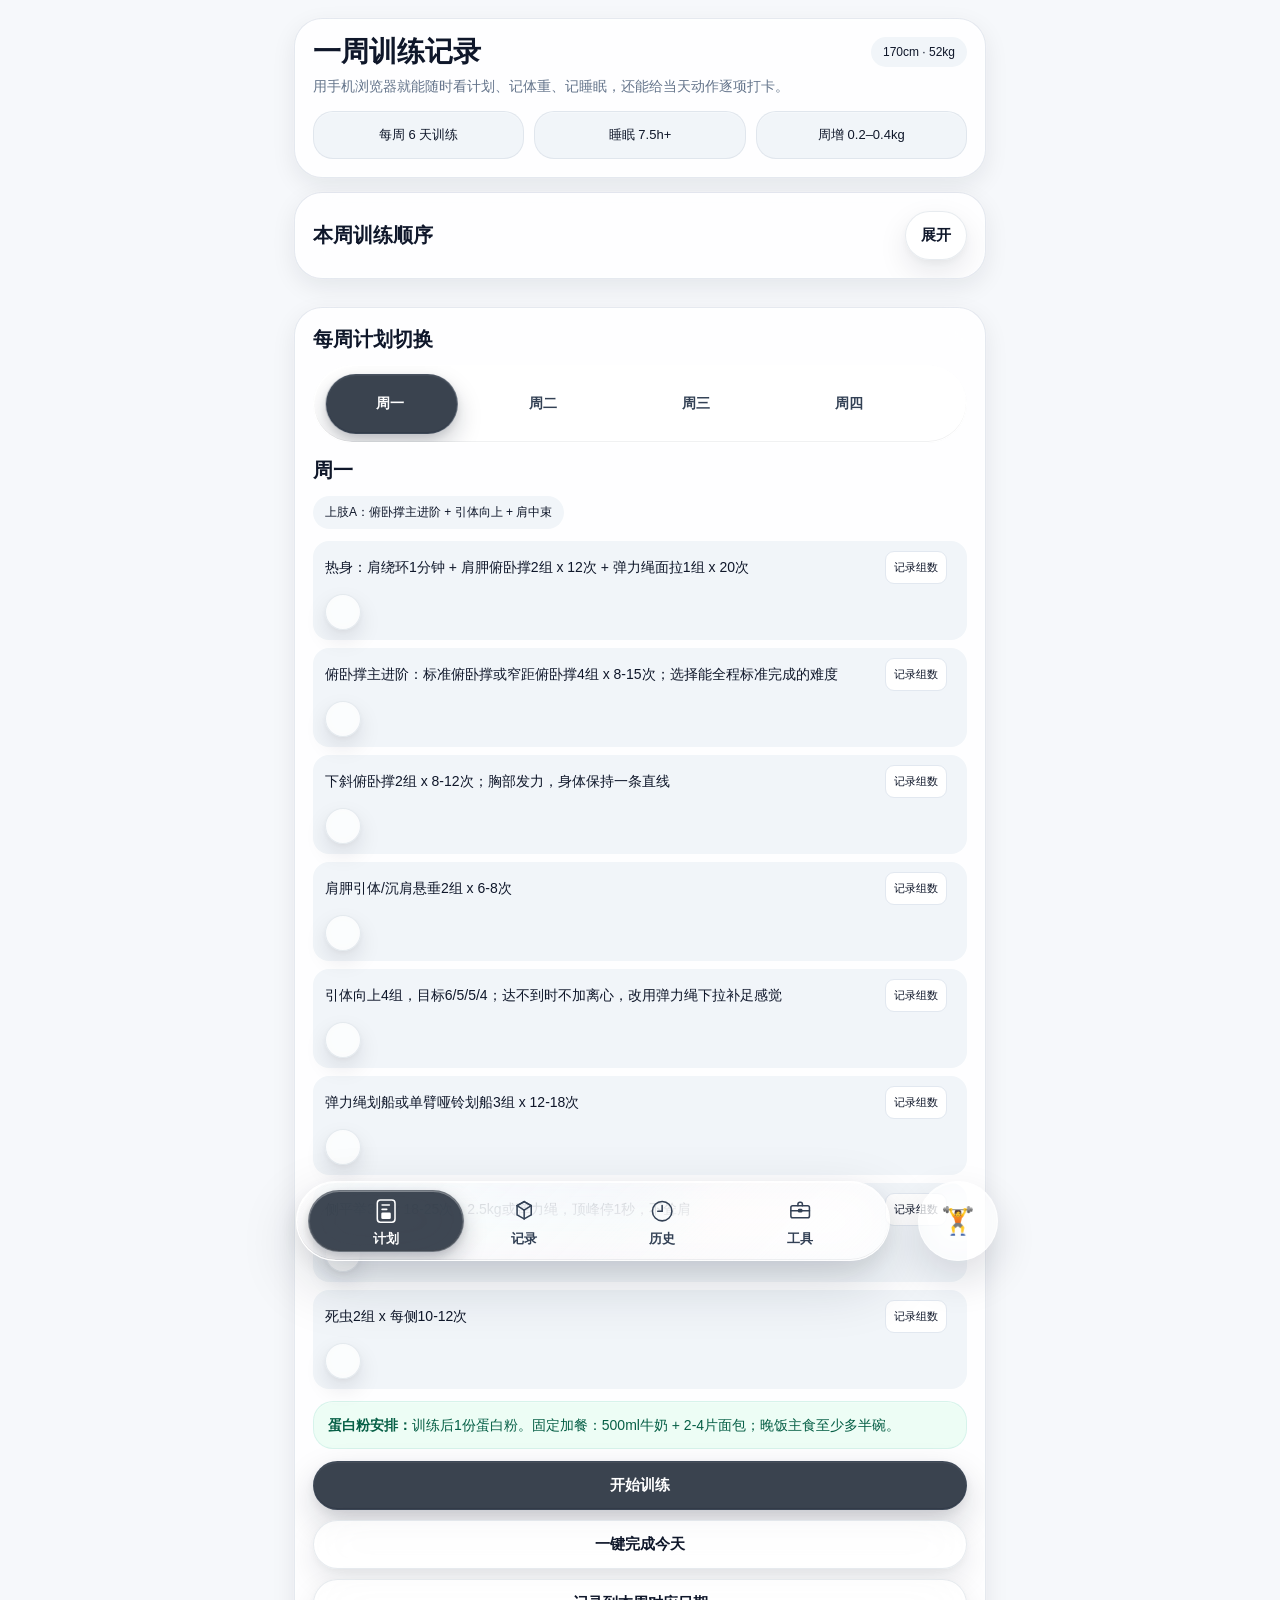
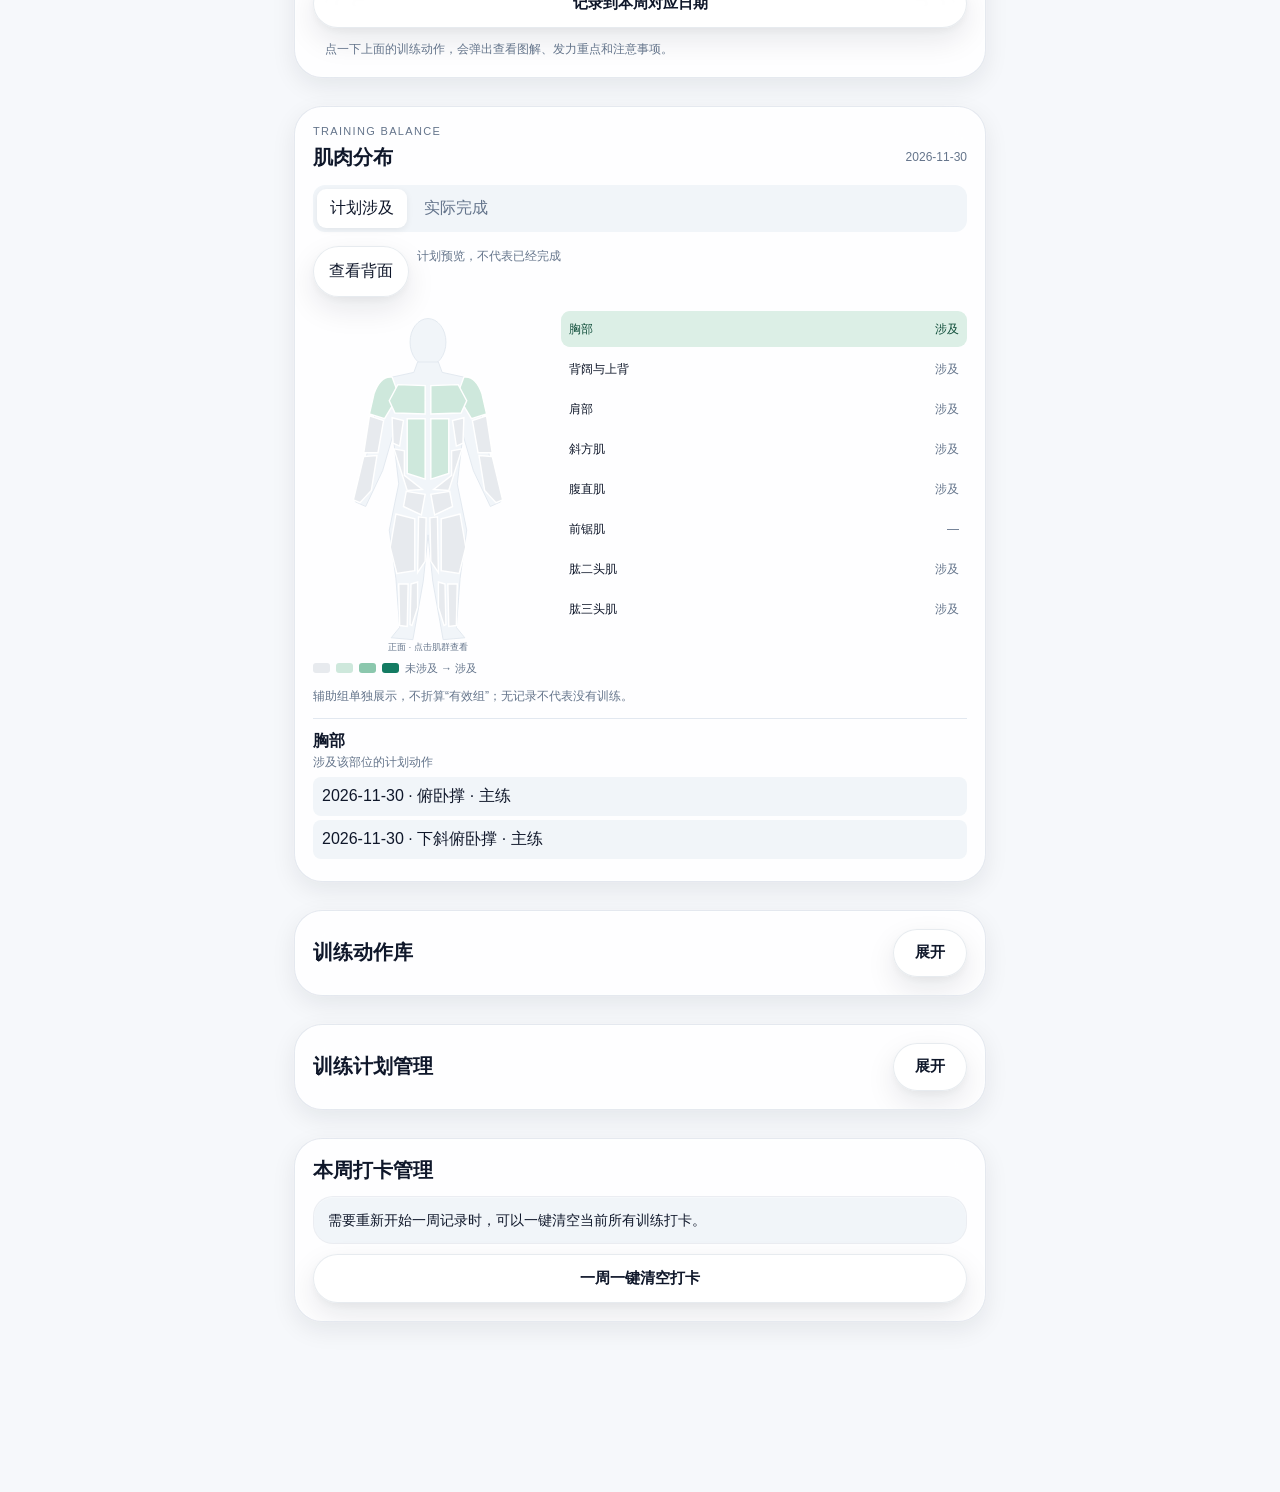
==== commit cfdc07c9: "fix: restore weekly body-part scheduling and mobile training controls Retain legacy module and sched" ====
--- a/index-liquid-glass-functional.html
+++ b/index-liquid-glass-functional.html
@@ -4821,43 +4821,7 @@
 
       <div class="card">
         <div class="collapsible-card-head">
-          <h2>今天状态不一样？</h2>
-          <button class="btn-outline collapsible-toggle-btn" id="dailyAdjustCollapseBtn" type="button" aria-expanded="false" aria-controls="dailyAdjustBody">展开</button>
-        </div>
-        <div id="dailyAdjustBody" class="collapsible-card-body collapsed">
-          <div class="softbox">睡眠、酸痛或器材临时变化时，可以让 AI 按当前计划给今天做一个轻量调整，不会覆盖周计划模板。</div>
-          <div class="grid2">
-            <div>
-              <label class="label">昨晚睡眠</label>
-              <select id="aiDailySleep"><option>好</option><option selected>一般</option><option>差</option></select>
-            </div>
-            <div>
-              <label class="label">身体酸痛</label>
-              <select id="aiDailySoreness"><option selected>无</option><option>轻微</option><option>明显</option></select>
-            </div>
-          </div>
-          <div class="grid2">
-            <div>
-              <label class="label">今天时间</label>
-              <select id="aiDailyTime"><option>20分钟</option><option selected>40分钟</option><option>60分钟</option></select>
-            </div>
-            <div>
-              <label class="label">器材</label>
-              <select id="aiDailyGear"><option selected>完整</option><option>只有哑铃</option><option>只有弹力绳</option><option>无器械</option></select>
-            </div>
-          </div>
-          <label class="label">精神状态</label>
-          <select id="aiDailyEnergy"><option>好</option><option selected>一般</option><option>累</option></select>
-          <label class="label">备注</label>
-          <textarea id="aiDailyNotes" placeholder="例如：肩前侧有点紧，今天时间比较赶"></textarea>
-          <button class="btn-outline full" id="aiDailyAdjustBtn" type="button">让 AI 调整今天训练</button>
-          <div id="aiDailyAdjustResult" class="softbox" style="display:none;"></div>
-        </div>
-      </div>
-
-      <div class="card">
-        <div class="collapsible-card-head">
-          <h2>训练计划模板管理</h2>
+          <h2>训练计划管理</h2>
           <button class="btn-outline collapsible-toggle-btn" id="planTemplateCollapseBtn" type="button" aria-expanded="false" aria-controls="planTemplateBody">展开</button>
         </div>
         <div id="planTemplateBody" class="collapsible-card-body collapsed">
@@ -4868,8 +4832,9 @@
 
           <div class="softbox">当前编辑：<b id="editorDayLabel">周一</b></div>
 
-          <label class="label">当天名称</label>
-          <input id="planDayNameEdit" placeholder="例如：周一" />
+          <label class="label" for="planEditDaySelect">选择要编辑的星期</label>
+          <select id="planEditDaySelect" aria-label="选择要编辑的星期"></select>
+          <input id="planDayNameEdit" hidden aria-hidden="true" style="display:none" />
 
           <label class="label">训练重点</label>
           <input id="planFocusEdit" placeholder="例如：胸部主练 + 肩前中束 + 三头 + 腹" />
@@ -4882,7 +4847,7 @@
           <textarea id="planProteinEdit" placeholder="例如：训练后 1 份蛋白粉"></textarea>
 
           <div class="btns">
-            <button class="btn" id="savePlanDayBtn">保存当前天设置</button>
+            <button class="btn" id="savePlanDayBtn">保存所选星期计划</button>
             <button class="btn-outline" id="resetPlanTemplateBtn">恢复默认模板</button>
           </div>
 
@@ -5326,7 +5291,7 @@
   </div>
 
   <script>
-    const APP_VERSION = "v2026.11.08-plan-editor";
+    const APP_VERSION = "v2026.11.08-weekly-modules-fix";
     const PLAN_TEMPLATE_KEY = "gain-plan-template";
     const TEMP_DAILY_PLAN_OVERRIDES_KEY = "gain-temp-daily-plan-overrides";
     const DAILY_LOGS_KEY = "gain-daily-logs";
@@ -15991,7 +15956,7 @@
 
     function bindDefaultCollapsedCards(){
       bindDefaultCollapsedCard("exerciseLibraryCollapseBtn", "exerciseLibraryBody");
-      bindDefaultCollapsedCard("dailyAdjustCollapseBtn", "dailyAdjustBody");
+
       bindDefaultCollapsedCard("planTemplateCollapseBtn", "planTemplateBody");
       bindDefaultCollapsedCard("cloudSyncCollapseBtn", "cloudSyncBody");
     }
@@ -18343,9 +18308,177 @@
       }
     }
 
+    const DEFAULT_TRAINING_MODULES = [
+      {
+        id:"chest_strength",
+        name:"胸部主练 + 三头",
+        type:"training",
+        focus:"胸部厚度、上胸刺激、肱三头力量和俯卧撑动作质量",
+        items:[
+          "热身：肩绕环1分钟 + 肩胛俯卧撑2组 x 12次",
+          "宽距俯卧撑3组 x 12-15次｜下降2秒，底部停1秒｜休息90秒",
+          "下斜俯卧撑3组 x 8-12次｜双脚垫高20-30cm｜休息120秒",
+          "窄距俯卧撑3组 x 10-15次｜保留1-2次余力｜休息90秒",
+          "哑铃地板卧推3组 x 15-20次｜5kg/手，下降3秒",
+          "哑铃侧平举3组 x 15-20次｜2.5kg/手，顶端停1秒",
+          "胸部与肱三头轻拉伸5分钟",
+          "腹部补充：死虫式2组 x 每侧10次｜慢速控制，腰部贴地"
+        ],
+        protein:"训练后补充1份蛋白粉，并在正餐中保证主食和肉蛋奶。"
+      },
+      {
+        id:"back_strength",
+        name:"背部主练 + 二头",
+        type:"training",
+        focus:"引体向上能力、背阔肌宽度、肩胛后缩和肱二头刺激",
+        items:[
+          "热身：肩胛引体2组 x 6-8次 + 弹力绳拉开1组 x 20次",
+          "引体向上5组 x 6-7次｜目标总次数30-33次｜休息150-180秒",
+          "弹力绳坐姿划船4组 x 15-20次｜先后缩肩胛，再拉动手臂",
+          "单臂哑铃划船3组 x 每侧15-20次｜5kg，顶端停2秒",
+          "弹力绳面拉3组 x 18-20次｜避免耸肩",
+          "哑铃弯举3组 x 15-20次｜5kg/手，下降2-3秒",
+          "主动悬垂2组 x 25-35秒｜双臂伸直，肩胛轻微下沉",
+          "腹部补充：悬垂屈膝举腿2组 x 8-10次｜不摆动身体"
+        ],
+        protein:"训练后补充1份蛋白粉，晚饭保证肉类、鸡蛋或牛奶。"
+      },
+      {
+        id:"posture_recovery",
+        name:"恢复 + 肩胛姿态修正",
+        type:"training",
+        focus:"缓解含胸和肩部前倾，恢复肩袖、肩胛与核心控制",
+        items:[
+          "轻松散步15-25分钟",
+          "墙面滑手3组 x 10-12次｜腰背贴墙，肋骨不要外翻",
+          "弹力绳肩外旋3组 x 每侧15次｜使用轻阻力",
+          "肩胛俯卧撑3组 x 12-15次｜手肘保持伸直",
+          "死虫式3组 x 每侧10-12次｜腰部贴紧瑜伽垫",
+          "胸小肌拉伸2组 x 每侧30-40秒",
+          "背阔肌拉伸2组 x 每侧30-40秒",
+          "腹部补充：鸟狗2组 x 每侧10次｜保持骨盆稳定"
+        ],
+        protein:"低强度恢复日不强制蛋白粉，保证正常三餐和充足饮水。"
+      },
+      {
+        id:"legs_core",
+        name:"腿部 + 核心",
+        type:"training",
+        focus:"下肢肌肉、髋部后链、单腿稳定和腹部控制",
+        items:[
+          "热身：徒手深蹲2组 x 15次 + 髋踝活动2分钟",
+          "双哑铃杯式深蹲4组 x 15-20次｜总负重10kg｜休息90-120秒",
+          "保加利亚分腿蹲3组 x 每侧10-12次｜先徒手，稳定后持哑铃",
+          "双哑铃罗马尼亚硬拉4组 x 15-20次｜5kg/手，髋部向后移动",
+          "单腿臀桥3组 x 每侧12-15次｜顶端停2秒",
+          "腹部主训练：悬垂屈膝举腿3组 x 8-12次 + 侧平板支撑3组 x 每侧30-45秒"
+        ],
+        protein:"腿部训练后补充1份蛋白粉，并保证足量米饭、面食或其他碳水。"
+      },
+      {
+        id:"shoulder_focus",
+        name:"肩部强化 + 上背稳定",
+        type:"training",
+        focus:"肩中束、肩后束、肩部推力和肩胸连接处的视觉改善",
+        items:[
+          "热身：肩绕环1分钟 + 弹力绳肩外旋2组 x 每侧12次",
+          "折刀俯卧撑3组 x 8-12次｜髋部抬高，肩部主导｜休息120秒",
+          "哑铃肩推3组 x 12-15次｜5kg/手，不要过度后仰",
+          "哑铃侧平举4组 x 15-25次｜2.5kg/手，手肘略高于手腕",
+          "俯身反向飞鸟3组 x 15-20次｜2.5kg/手",
+          "弹力绳面拉3组 x 18-20次｜顶端停1秒",
+          "弹力绳拉开2组 x 20-25次｜作为收尾，不做到力竭",
+          "腹部补充：平板支撑2组 x 30-45秒｜收紧臀部与腹部"
+        ],
+        protein:"训练后正常补充蛋白质，避免空腹训练。"
+      },
+      {
+        id:"arms_core",
+        name:"手臂 + 腹部补强",
+        type:"training",
+        focus:"肱二头、肱三头、前臂和腹部训练量补充",
+        items:[
+          "热身：手腕活动1分钟 + 轻阻力弹力绳弯举1组 x 20次",
+          "哑铃交替弯举3组 x 每侧15-18次｜5kg，身体不要借力",
+          "哑铃锤式弯举3组 x 15-18次｜5kg/手",
+          "双手哑铃过顶臂屈伸3组 x 15-20次｜使用一只5kg哑铃",
+          "双杠辅助臂屈伸3组 x 6-10次｜脚尖轻触地面辅助，肩部无痛才做",
+          "腹部主训练：卷腹3组 x 20次 + 反向卷腹3组 x 12-15次"
+        ],
+        protein:"作为辅助训练日，训练后按正常习惯补充蛋白质即可。"
+      },
+      {
+        id:"full_rest",
+        name:"完全休息",
+        type:"rest",
+        focus:"降低累积疲劳，恢复肌肉、关节和训练表现",
+        items:[
+          "不进行俯卧撑、引体向上或力竭训练",
+          "可轻松散步15-25分钟",
+          "胸、背、肩、髋轻度拉伸5-8分钟",
+          "记录肩、肘、腕和膝关节是否出现疼痛",
+          "保证充足睡眠；前一晚睡眠不足6小时，下一训练日总组数减少约三分之一",
+          "轻核心恢复：腹式呼吸配合腹部收紧2组 x 5次深呼吸｜不做到疲劳"
+        ],
+        protein:"不强制蛋白粉，正常三餐和固定加餐不要省。"
+      }
+    ];
+
+    function materializeModuleDays(template){
+      const modules=Array.isArray(template?.modules)?template.modules:[];
+      const order=Array.isArray(template?.schedule?.moduleOrder)?template.schedule.moduleOrder:modules.map(m=>m.id);
+      const names=['周一','周二','周三','周四','周五','周六','周日'];
+      return order.slice(0,7).map((id,i)=>{
+        const module=modules.find(m=>m.id===id)||modules[0]||{};
+        return {day:names[i],weekday:i+1,moduleId:module.id,moduleName:module.name,moduleType:module.type,focus:module.focus||module.name||'',items:module.items||[],protein:module.protein||''};
+      });
+    }
+
+    function getWeeklyTrainingModules(){
+      const template=getPlanTemplate();
+      const modules=new Map(DEFAULT_TRAINING_MODULES.map(m=>[m.id,{...m,items:m.items.slice()}]));
+      for(const module of (template.modules||[]))if(module?.id&&Array.isArray(module.items))modules.set(module.id,{...module,items:module.items.slice()});
+      return Array.from(modules.values());
+    }
+
+    // Replace plans at fixed dates; performed training stays on the date it happened.
+    function applyWeeklyDayOrder(order){
+      const before=getPlanDays();
+      if(!Array.isArray(order)||order.length!==before.length||new Set(order).size!==before.length||order.some(i=>!Number.isInteger(i)||i<0||i>=before.length))throw new Error('无效的星期顺序');
+      return applyWeeklyDayContents(order.map(i=>({...before[i],items:before[i].items.slice()})));
+    }
+
+    function applyWeeklyDayContents(contents){
+      const before=getPlanDays();
+      if(contents.length!==before.length)throw new Error('星期数量不匹配');
+      const keys=[PLAN_TEMPLATE_KEY,TEMP_DAILY_PLAN_OVERRIDES_KEY,PLAN_CHECKS_KEY,PLAN_CHECK_META_KEY,DAILY_LOGS_KEY];
+      const saved=Object.fromEntries(keys.map(k=>[k,localStorage.getItem(k)]));
+      try{
+        contents.forEach((source,i)=>{
+          const target=before[i],next={...source,day:target.day,weekday:target.weekday};
+          if(JSON.stringify([target.focus,target.items,target.moduleId])===JSON.stringify([next.focus,next.items,next.moduleId]))return;
+          persistVisualPlanDay(i,next,'week',next.items.map(text=>target.items.indexOf(text)),target);
+        });
+        const template=getPlanTemplate();
+        template.modules=getWeeklyTrainingModules();
+        template.schedule={weekStart:getCurrentWeekRange().start,moduleOrder:contents.map((d,i)=>d.moduleId||`day-${i}`),updatedAt:new Date().toISOString()};
+        localStorage.setItem(PLAN_TEMPLATE_KEY,JSON.stringify(template));appState.load();queueAutoSync('本周训练模块顺序调整');
+      }catch(error){Object.entries(saved).forEach(([k,v])=>v===null?localStorage.removeItem(k):localStorage.setItem(k,v));appState.load();throw error;}
+      return getPlanDays();
+    }
+
+    function changeScheduledTrainingModule(dayIndex,moduleId){
+      const module=getWeeklyTrainingModules().find(m=>m.id===moduleId);
+      if(!module)throw new Error('未找到训练模块');
+      const days=getPlanDays();
+      days[dayIndex]={...days[dayIndex],moduleId:module.id,moduleName:module.name,moduleType:module.type,focus:module.focus||module.name,items:module.items.slice(),protein:module.protein||''};
+      return applyWeeklyDayContents(days);
+    }
+
     function normalizePlanTemplate(raw){
-      const source = raw && Array.isArray(raw.days) ? raw : DEFAULT_PLAN_TEMPLATE;
+      const source = raw && Array.isArray(raw.days) ? raw : raw && Array.isArray(raw.modules) ? {...raw,days:materializeModuleDays(raw)} : DEFAULT_PLAN_TEMPLATE;
       const days = source.days.map((day, index) => ({
+        ...day,
         day: String(day?.day || `周${index + 1}`),
         weekday: inferPlanWeekday(day, index),
         focus: String(day?.focus || ""),
@@ -18354,8 +18487,10 @@
       }));
       const range = getCurrentWeekRange();
       return {
+        ...source,
         version: Number(source.version) || 1,
         meta: {
+          ...(source.meta || {}),
           weekLabel: source.meta?.weekLabel || "",
           weekStart: source.meta?.weekStart || range.start,
           weekEnd: source.meta?.weekEnd || range.end,
@@ -18426,7 +18561,8 @@
 
     function parseTrainingPlanImport(text){
       const parsed=JSON.parse(String(text).replace(/^\uFEFF/, ""));
-      const data=parsed?.plan && !parsed.days ? parsed.plan : parsed;
+      let data=parsed?.plan && !parsed.days ? parsed.plan : parsed;
+      if(data && !data.days && Array.isArray(data.modules))data={...data,days:materializeModuleDays(data)};
       if(!data || !Array.isArray(data.days) || !data.days.length || data.days.length>7) throw new Error("days 必须包含 1–7 天训练计划");
       const weekdays=new Set();
       data.days.forEach((day,i)=>{
@@ -18477,8 +18613,11 @@
           if(oldMeta[oldKey])meta[newKey]=oldMeta[oldKey];
         }
       });
-      const clean={day:day.day,weekday:original.weekday,focus:day.focus,items:day.items.slice(),protein:day.protein};
-      if(scope==='template' || scope==='base') template.days[dayIndex]=clean;
+      const clean={day:day.day,weekday:original.weekday,focus:day.focus,items:day.items.slice(),protein:day.protein, moduleId:day.moduleId||original.moduleId||"",moduleName:day.moduleName||original.moduleName||"",moduleType:day.moduleType||original.moduleType||""};
+      if(scope==='template' || scope==='base'){
+        template.days[dayIndex]=clean;
+        if(scope==='template' && clean.moduleId && Array.isArray(template.modules)){const module=template.modules.find(m=>m.id===clean.moduleId);if(module)Object.assign(module,{focus:clean.focus,items:clean.items.slice(),protein:clean.protein});}
+      }
       if(scope!=='base')overrides[String(dayIndex)]={...clean,source:'visual_plan_editor',message:'网页内编辑',createdAt:overrides[String(dayIndex)]?.createdAt||now,updatedAt:now,weekStart};
       if(prior){
         const idMap=new Map(),oldProgress=prior.planProgressItems||[];
@@ -18527,6 +18666,7 @@
         const items = normalizePlanItemsList(value.items || value.adjustedItems);
         if(!Array.isArray(value.items) && !Array.isArray(value.adjustedItems) && !value.deletedAt) return;
         normalized[String(dayIndex)] = {
+          moduleId:String(value.moduleId||""),moduleName:String(value.moduleName||""),moduleType:String(value.moduleType||""),
           day: String(value.day || value.dayName || "").trim(),
           weekday: Number(value.weekday) || dayIndex + 1,
           focus: String(value.focus || "").trim(),
@@ -23683,7 +23823,6 @@
         if(file) importAutoSleepCsv(file);
         event.target.value = "";
       };
-      if($("aiDailyAdjustBtn")) $("aiDailyAdjustBtn").onclick = () => generateDailyAdjust().catch((err) => alert("AI 调整失败：" + (err.message || "未知错误")));
       if($("aiTrendBtn")) $("aiTrendBtn").onclick = () => generateTrendAnalysis().catch((err) => alert("趋势分析失败：" + (err.message || "未知错误")));
       if($("restoreDraftBackupBtn")) $("restoreDraftBackupBtn").onclick = restoreDraftBackup;
     }
--- a/plan-editor.css
+++ b/plan-editor.css
@@ -21,4 +21,38 @@
 .pe-result button {flex-shrink:0;margin:0;min-height:42px}
 .pe-footer {margin-top:12px}
 #pe-status {font-size:13px;color:var(--muted,#356a57)}
+.pe-week-row{display:grid;grid-template-columns:32px 52px minmax(0,1fr) auto;align-items:center;gap:9px;border:1px solid rgba(110,140,150,.23);border-radius:14px;padding:10px;margin:9px 0;background:rgba(255,255,255,.65)}
+.pe-week-drag{touch-action:none;cursor:grab;border:0;background:transparent;font-size:26px;color:#526778;padding:4px;min-height:40px}
+.pe-week-day small{display:block;font-size:11px;color:#60706b;margin-top:3px}
+.pe-week-module{min-width:0}.pe-week-module select{width:100%;min-width:0;box-sizing:border-box;margin:0;font-size:13px;padding:10px 26px 10px 9px;text-overflow:ellipsis}
+.pe-week-actions{display:flex;gap:5px;align-items:center}.pe-week-actions button{margin:0;min-width:36px;min-height:38px;padding:8px;white-space:nowrap}
+.pe-dragging{opacity:.5}.pe-drop-target{outline:2px solid #137b62;outline-offset:2px}
+.sr-only{position:absolute;width:1px;height:1px;padding:0;margin:-1px;overflow:hidden;clip:rect(0,0,0,0);white-space:nowrap;border:0}
+#planEditDaySelect{max-width:100%;text-overflow:ellipsis}
+#te-plan-map .te-muscle-list button,#te-statistics .te-muscle-list button{isolation:isolate;position:relative;min-width:0;line-height:1.5;box-shadow:none;transform:none}
+#te-plan-map .te-muscle-list button::before,#te-plan-map .te-muscle-list button::after,#te-statistics .te-muscle-list button::before,#te-statistics .te-muscle-list button::after{content:none!important;display:none!important}
+#te-plan-map .te-muscle-list button span,#te-statistics .te-muscle-list button span{position:relative;z-index:1;white-space:nowrap;min-width:0}
+#te-plan-map .te-muscle-list button[aria-pressed=true],#te-statistics .te-muscle-list button[aria-pressed=true]{background:#dcefe6;color:#104e3a}
+#te-plan-map .te-muscle-list button[aria-pressed=true] span,#te-statistics .te-muscle-list button[aria-pressed=true] span{color:#104e3a}
+.te-block-actions{display:flex;flex-wrap:wrap;gap:8px;margin:12px 0}.te-block-actions>span{flex-basis:100%}.te-block-actions button{margin:0;font-size:13px;padding:9px 11px;white-space:normal;line-height:1.5}
+.te-block-actions button[aria-pressed=true]{box-shadow:inset 0 0 0 2px #137b62;color:#125b49}
+@media(max-width:600px){
+ #plan .collapsible-card-head{align-items:center;gap:8px}#plan .collapsible-card-head h2{font-size:19px;min-width:0;line-height:1.35}#plan .collapsible-card-head button{flex-shrink:0;white-space:nowrap;padding:10px 15px;min-width:62px}
+ #planContainer .day-row{display:grid;grid-template-columns:minmax(0,1fr) 40px;gap:9px;align-items:center;padding:13px}
+ #planContainer .day-row .day-item{grid-column:1/-1;min-width:0;width:auto;max-width:none;line-height:1.65;font-size:14px;word-break:normal;overflow-wrap:anywhere}
+ #planContainer .day-row .te-record-open{grid-column:1;justify-self:start;max-width:none;min-height:36px;padding:8px 12px;margin:0;white-space:nowrap;font-size:12px}
+ #planContainer .day-row .check-btn{grid-column:2;justify-self:end;flex-shrink:0}
+ #dayTabs .day-tab{flex-shrink:0;white-space:nowrap;min-width:58px}#dayTabs .day-tab-label{white-space:nowrap}
+ .pe-week-row{grid-template-columns:28px 43px minmax(0,1fr);gap:7px;padding:9px}.pe-week-actions{grid-column:3;justify-content:flex-end}.pe-week-module select{font-size:12px;min-height:43px}.pe-week-day b{white-space:nowrap;font-size:13px}
+ #te-plan-map .te-map-layout,#te-statistics .te-map-layout{grid-template-columns:minmax(90px,.72fr) minmax(170px,1.28fr);gap:8px}
+ #te-plan-map .te-muscle-list button,#te-statistics .te-muscle-list button{gap:5px;padding:9px 5px;font-size:11px}
+ #te-plan-map .te-muscle-list span:last-child,#te-statistics .te-muscle-list span:last-child{flex-shrink:0;font-size:10px}
+ .te-sheet-head .te-head{flex-wrap:nowrap;align-items:flex-start}.te-sheet-head h2{min-width:0;flex:1;line-height:1.45;font-size:19px}.te-sheet-head .te-close{flex:0 0 34px}
+ .te-sheet-foot{gap:7px}.te-sheet-foot button{font-size:13px;padding:11px 8px;white-space:nowrap}
+ .te-set-head{align-items:flex-start}.te-set-head strong{white-space:nowrap}.te-set-head>div{display:flex;gap:4px}.te-inline-button{white-space:nowrap}
+ #visualPlanEditor .pe-filters{display:grid;grid-template-columns:minmax(0,1fr) minmax(0,1fr)}#visualPlanEditor .pe-filters label{min-width:0;font-size:12px}#visualPlanEditor .pe-filters input,#visualPlanEditor .pe-filters select{font-size:13px}
+ .pe-scope{display:grid;grid-template-columns:64px minmax(0,1fr);gap:7px;font-size:13px}.pe-scope select{width:100%;font-size:13px}.pe-scope>span{grid-column:2}
+ .pe-footer{display:grid;grid-template-columns:minmax(0,1fr) minmax(0,1fr)}.pe-footer button{font-size:12px;padding:10px 6px;white-space:nowrap}.pe-footer #pe-status{grid-column:1/-1}
+}
+@media(max-width:350px){#te-plan-map .te-map-layout,#te-statistics .te-map-layout{grid-template-columns:78px minmax(0,1fr);gap:5px}.te-set-fields{gap:6px}.te-sheet-body{padding:10px}.pe-week-actions button{min-width:34px}}
 @media(max-width:600px){.pe-row{grid-template-columns:minmax(0,1fr) 70px;gap:8px}.pe-actions{grid-column:1/-1;justify-content:flex-end}.pe-scope{align-items:flex-start}.pe-scope span{font-size:12px}.pe-footer button{flex:1}.pe-filters label{min-width:120px}.pe-picker{padding:10px}}
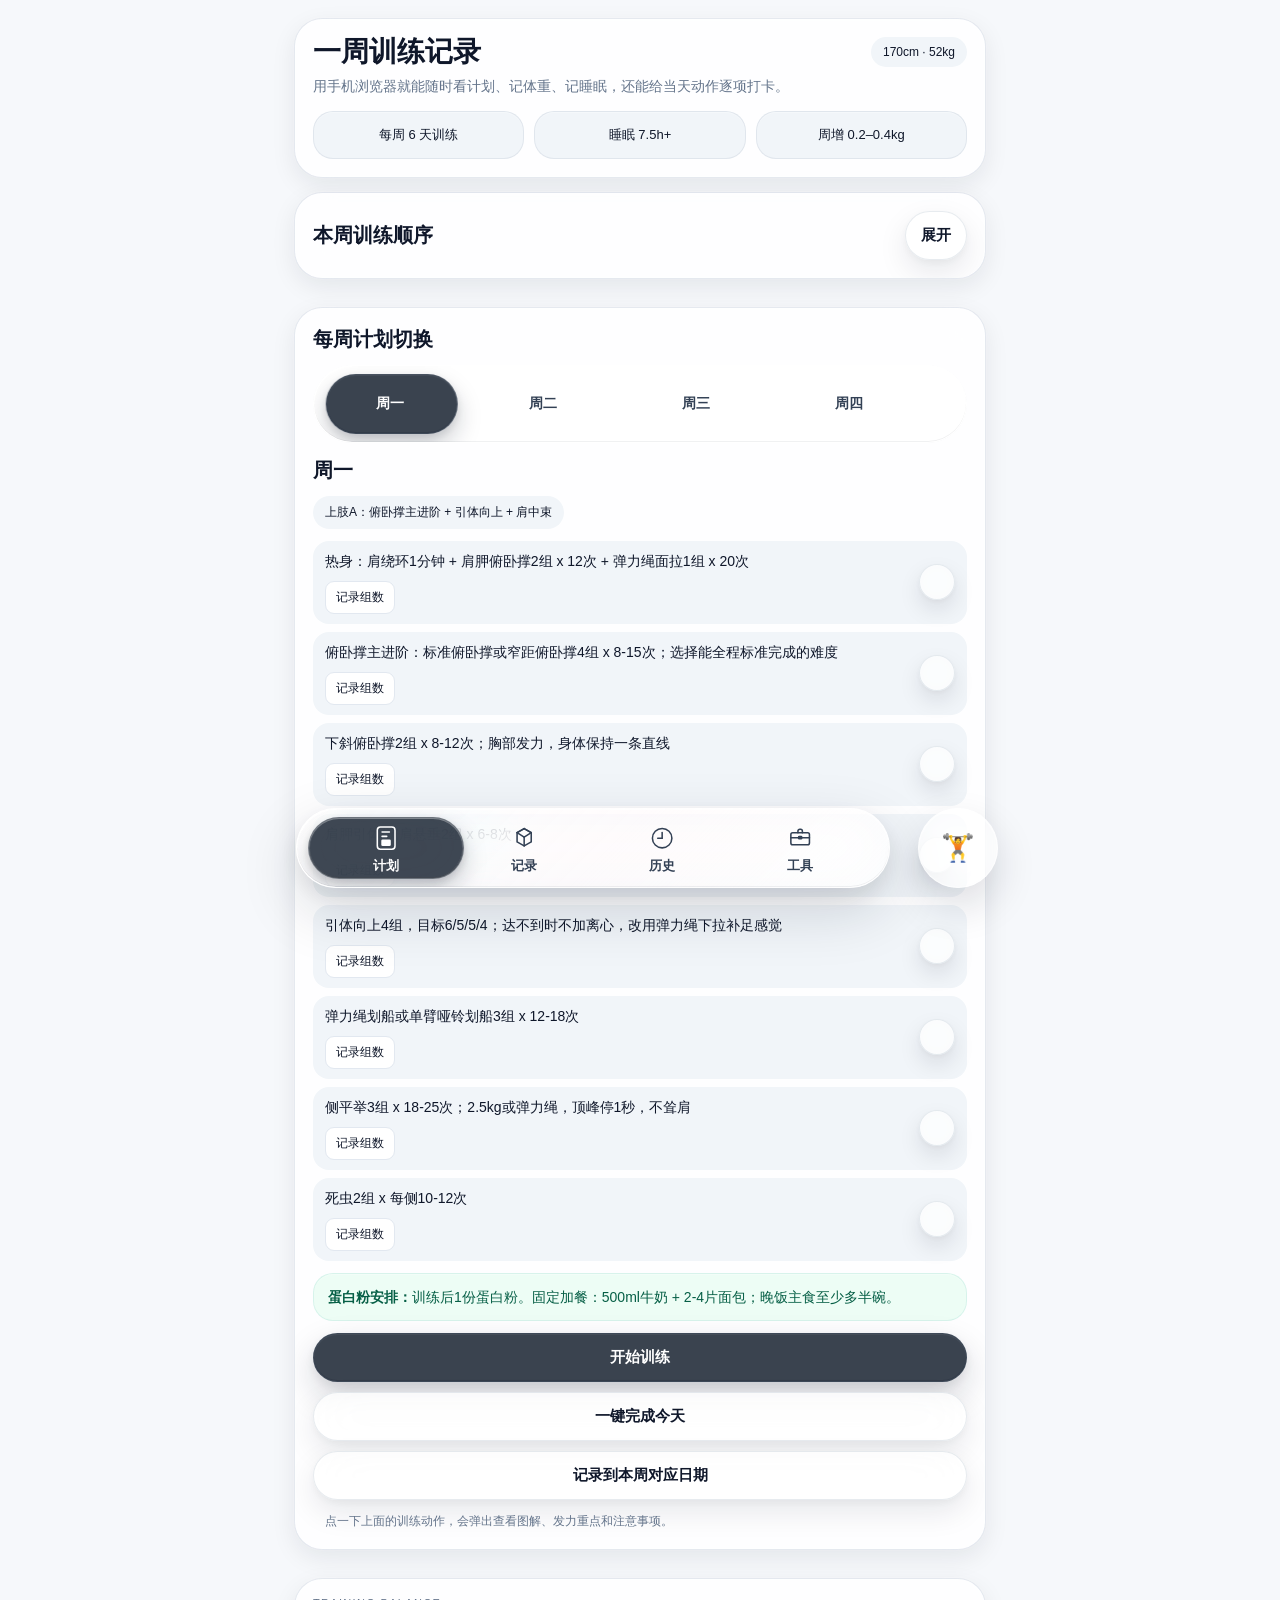
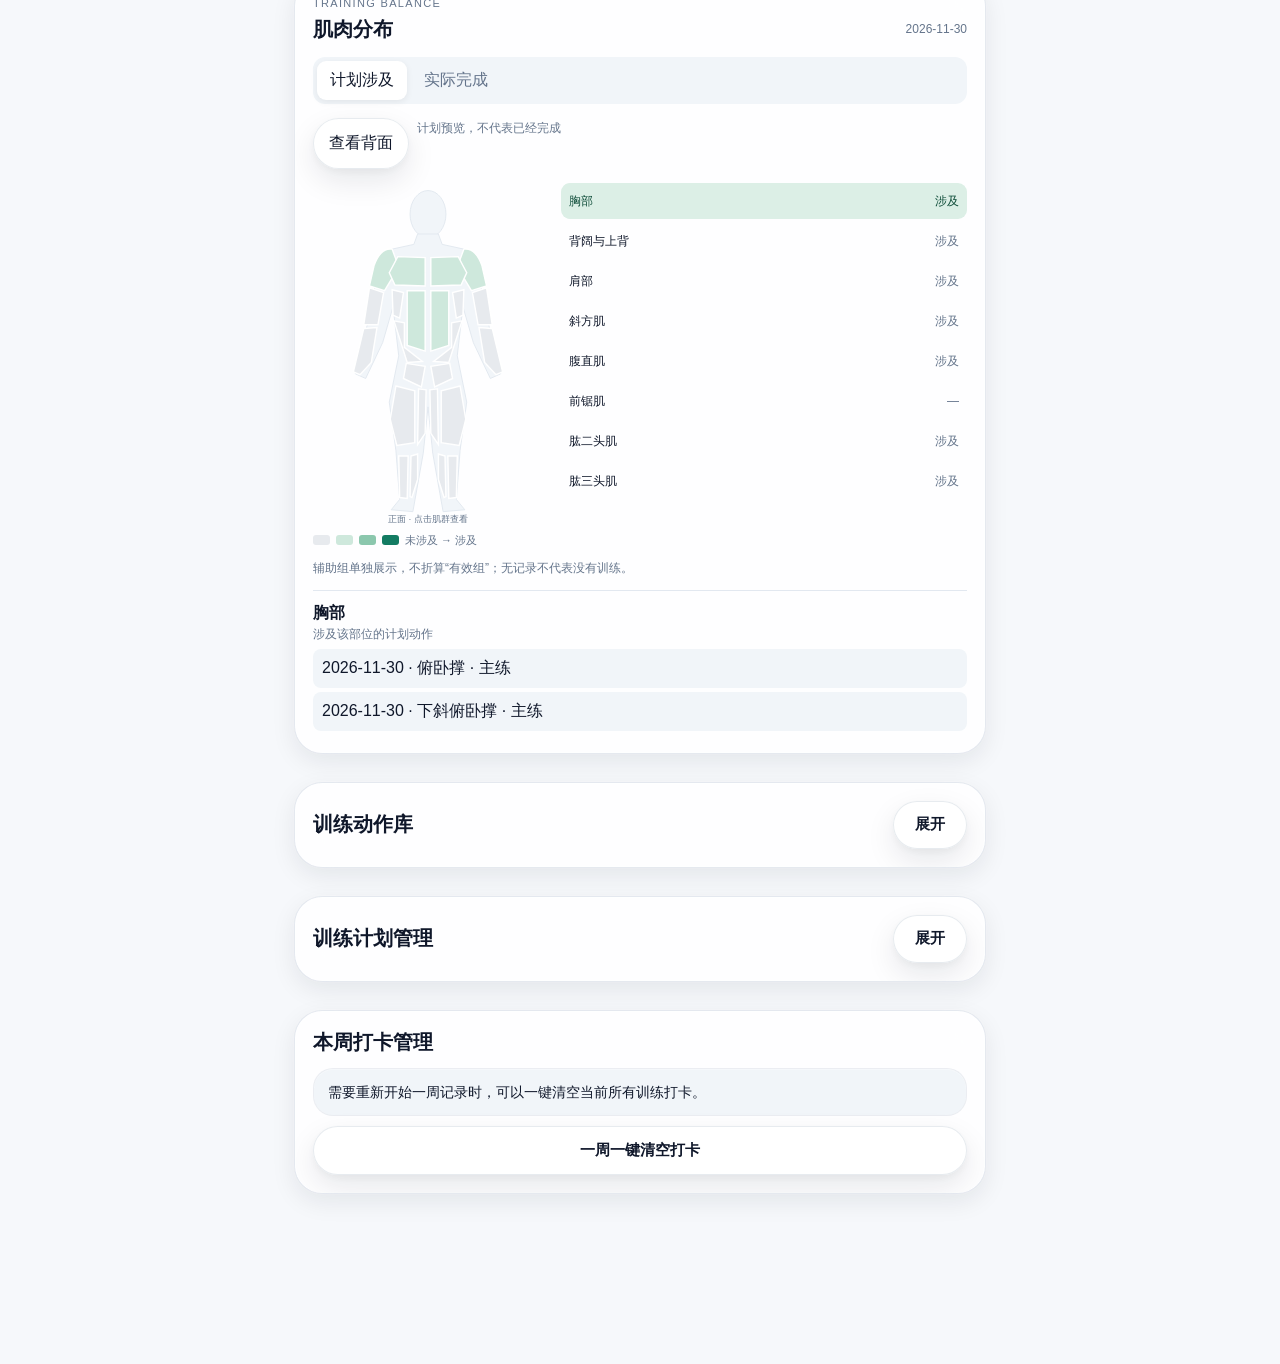
==== commit 33a304ad: "feat: complete reviewed exercise media and simplify set logging" ====
--- a/index-liquid-glass-functional.html
+++ b/index-liquid-glass-functional.html
@@ -12,9 +12,11 @@
   <meta name="mobile-web-app-capable" content="yes" />
   <meta name="format-detection" content="telephone=no" />
 
-  <link rel="stylesheet" href="./training-enhancements.css" />
-  <script src="./training-core.js"></script>
-  <script src="./training-ui.js" defer></script>
+  <link rel="stylesheet" href="./training-enhancements.css?v=20261110-sets1" />
+  <script src="./training-core.js?v=20261110-sets1"></script>
+  <script src="./training-ui.js?v=20261110-sets1" defer></script>
+  <script src="./exercise-media.js?v=20261110-media2" defer></script>
+  <link rel="stylesheet" href="./exercise-media.css?v=20261110-media2" />
   <script src="./plan-editor-ui.js" defer></script>
   <link rel="stylesheet" href="./plan-editor.css" />
   <link rel="manifest" href="./manifest.webmanifest" />
@@ -5291,7 +5293,7 @@
   </div>
 
   <script>
-    const APP_VERSION = "v2026.11.08-weekly-modules-fix";
+    const APP_VERSION = "v2026.11.10-exercise-media-library";
     const PLAN_TEMPLATE_KEY = "gain-plan-template";
     const TEMP_DAILY_PLAN_OVERRIDES_KEY = "gain-temp-daily-plan-overrides";
     const DAILY_LOGS_KEY = "gain-daily-logs";
@@ -6366,7 +6368,12 @@
           label: action?.media?.label || action?.label || fallback.media?.label || sourceName,
           note: action?.media?.note || action?.note || fallback.media?.note || "",
           sourceUrl,
-          sourceLabel
+          sourceLabel,
+          variantLabel:action?.media?.variantLabel || fallback.media?.variantLabel || "",
+          reviewSampleId:action?.media?.reviewSampleId || fallback.media?.reviewSampleId || "",
+          approvalStatus:action?.media?.approvalStatus || fallback.media?.approvalStatus || "",
+          approvalReceipt:action?.media?.approvalReceipt || fallback.media?.approvalReceipt || "",
+          variants:(Array.isArray(action?.media?.variants)?action.media.variants:(fallback.media?.variants||[])).filter(v=>v?.path&&v.approvalStatus==="approved").map(v=>({...v}))
         } : null
       };
       if(sourceUrl || sourceLabel){
@@ -8433,6 +8440,10 @@
         asArray(list, []).forEach((item, index) => {
           const key = getCloudPlanProgressIdentity(item, index);
           const existing = map.get(key);
+          if(item?.groupRecordUpdatedAt || existing?.groupRecordUpdatedAt){
+            if(String(item?.groupRecordUpdatedAt||"") >= String(existing?.groupRecordUpdatedAt||""))map.set(key,cloneAppStateValue(item));
+            return;
+          }
           if(!existing || getCloudPlanProgressScore(item) >= getCloudPlanProgressScore(existing)){
             map.set(key, cloneAppStateValue(item));
           }
@@ -18811,6 +18822,7 @@
       if(!path){
         return `<div class="softbox" style="margin-top:14px;">${escapeHtml(options.emptyText || "当前这个动作没有匹配到本地 GIF，先显示文字图解和注意事项。")}</div>`;
       }
+      if(window.ExerciseMedia) return window.ExerciseMedia.render(media,options);
       const label = media?.label || options.fallbackLabel || "动作图解";
       const note = media?.note || options.defaultNote || "本地 GIF 动作轨迹演示。";
       const sourceLink = media?.sourceUrl
@@ -20471,6 +20483,7 @@
     }
 
     function togglePlanCheck(key){
+      if(window.TrainingEnhancements?.togglePlanCheck)return window.TrainingEnhancements.togglePlanCheck(key);
       const beforeDone = !!getPlanChecks()[key];
       const applied = trainingPlan.applyAction(getTrainingPlanStateFromStorage(), {
         type:"togglePlanCheck",
@@ -20490,6 +20503,7 @@
     }
 
     function completeDay(dayIndex){
+      if(window.TrainingEnhancements?.completeDay)return window.TrainingEnhancements.completeDay(dayIndex);
       const applied = trainingPlan.applyAction(getTrainingPlanStateFromStorage(), {
         type:"completeDay",
         dayIndex,
--- a/training-enhancements.css
+++ b/training-enhancements.css
@@ -1,4 +1,6 @@
 .te{--te-accent:#137b62;--te-soft:#e7f5ef;color:var(--text,#0f172a)}
+.day-item .te-record-open{display:block;max-width:100%;margin:9px 0 0;padding:7px 10px;white-space:nowrap;font-size:12px}
+.te-quick-count{display:grid;grid-template-columns:minmax(0,1fr) auto;gap:5px 14px;padding:16px 0;border-bottom:1px solid var(--line);font-weight:600}.te-quick-count>.te-note{grid-column:1;font-weight:400}.te-quick-input{grid-column:2;grid-row:1/3;display:flex;align-items:center;gap:8px}.te-quick-input input{width:85px;padding:12px;border:1px solid var(--line);border-radius:10px;background:var(--card);color:var(--text);font:inherit;font-size:20px;text-align:center}
 .te button,.te input,.te select{font:inherit}.te button{touch-action:manipulation;cursor:pointer}.te button:focus-visible,.te input:focus-visible,.te select:focus-visible{outline:3px solid #20a27e;outline-offset:2px}
 .te-head{display:flex;align-items:center;justify-content:space-between;gap:10px;flex-wrap:wrap}.te-head h2,.te h3{margin:0}.te-kicker{font-size:11px;letter-spacing:.12em;color:var(--muted);margin-bottom:7px}.te-note{color:var(--muted);font-size:12px;line-height:1.7}.te-toolbar{display:flex;gap:8px;flex-wrap:wrap;margin:14px 0}.te-toolbar>*{min-width:0}.te-toolbar select,.te-toolbar input{width:auto;max-width:100%;padding:9px;border:1px solid var(--line);border-radius:10px;background:var(--card);color:var(--text)}
 .te-segment{display:flex;gap:4px;border-radius:12px;background:var(--soft);padding:4px}.te-segment button{border:0;border-radius:9px;padding:9px 13px;background:transparent;color:var(--muted)}.te-segment button[aria-pressed=true]{background:var(--card);color:var(--text);box-shadow:0 2px 7px #0001}
--- a/exercise-media.css
+++ b/exercise-media.css
@@ -0,0 +1,11 @@
+.exercise-media-card{margin:14px 0 0;border-radius:16px;overflow:hidden;border:1px solid rgba(148,163,184,.22);background:#fff;color:#17232d}
+.exercise-media-versions{margin-top:14px}.exercise-media-versions .exercise-media-card{margin-top:8px}.exercise-media-choices{display:flex;flex-wrap:wrap;gap:6px}.exercise-media-choices button{min-height:38px;padding:8px 12px;border:1px solid #cbded3;border-radius:10px;background:var(--card,#fff);color:var(--text,#17232d);font:inherit;font-size:12px;cursor:pointer;white-space:nowrap}.exercise-media-choices button[aria-pressed=true]{background:#e7f5ef;color:#145d47;border-color:#74ad96}
+.exercise-media-stage{position:relative;aspect-ratio:1;max-height:min(42vh,360px);background:#fff;overflow:hidden}
+.exercise-media-stage img{position:absolute;inset:0;display:block;width:100%;height:100%;object-fit:contain;padding:6px;box-sizing:border-box;background:#fff}
+.exercise-media-stage img[hidden],.exercise-media-stage [hidden]{display:none!important}
+.exercise-media-placeholder{position:absolute;inset:0;display:grid;place-items:center;color:#61737d;font-size:12px;background:linear-gradient(110deg,#f3f6f7,#fff,#f3f6f7)}
+.exercise-media-card figcaption{padding:12px 14px}.exercise-media-card p,.exercise-media-card a{font-size:12px;color:#60717a;line-height:1.65;margin:8px 0 0}
+.exercise-media-caption{display:flex;align-items:center;justify-content:space-between;gap:10px}.exercise-media-caption strong{font-size:14px;line-height:1.4;min-width:0}
+.exercise-media-toggle{flex-shrink:0;border:1px solid #d2e4dc;background:#eef7f2;color:#145d47;padding:8px 10px;border-radius:9px;font-size:12px;white-space:nowrap;cursor:pointer;min-height:36px}
+.exercise-media-toggle:disabled{opacity:.5;cursor:wait}
+@media(max-width:400px){.exercise-media-card figcaption{padding:10px}.exercise-media-caption strong{font-size:13px}.exercise-media-stage{max-height:310px}}
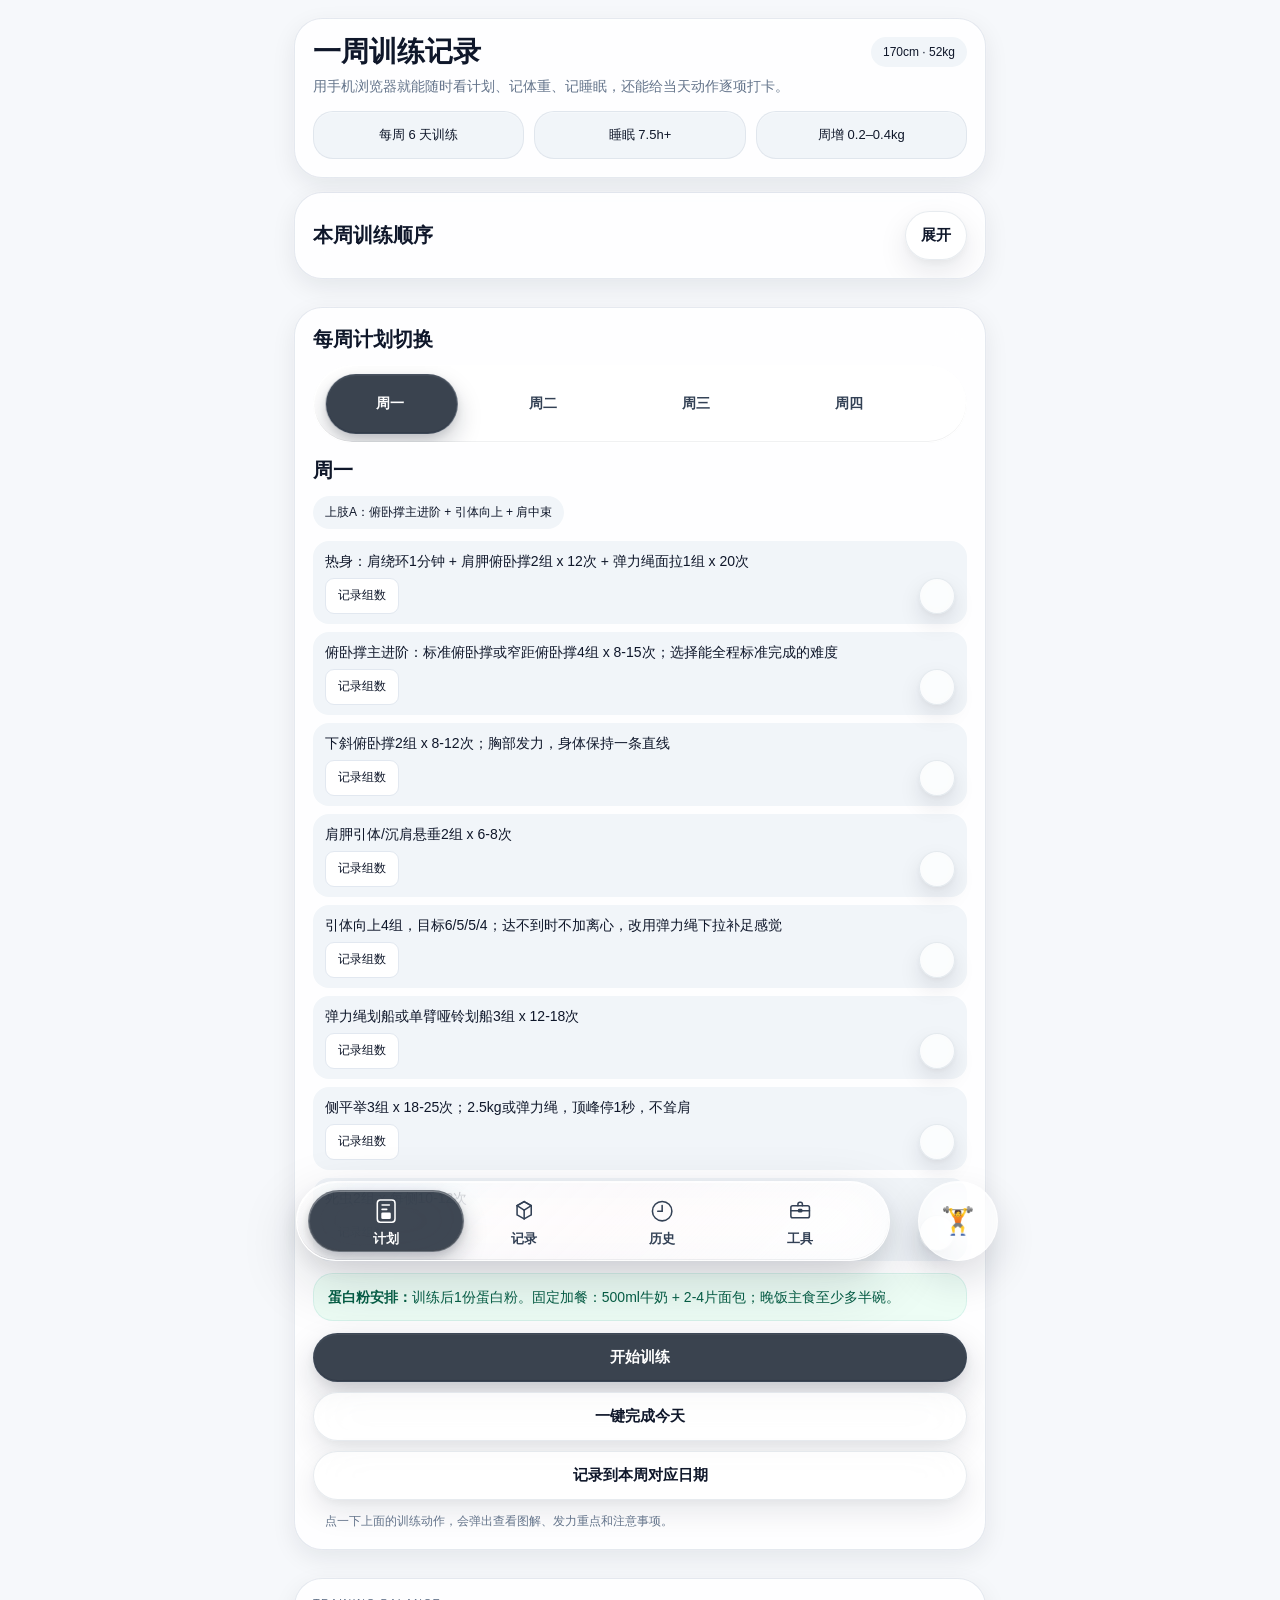
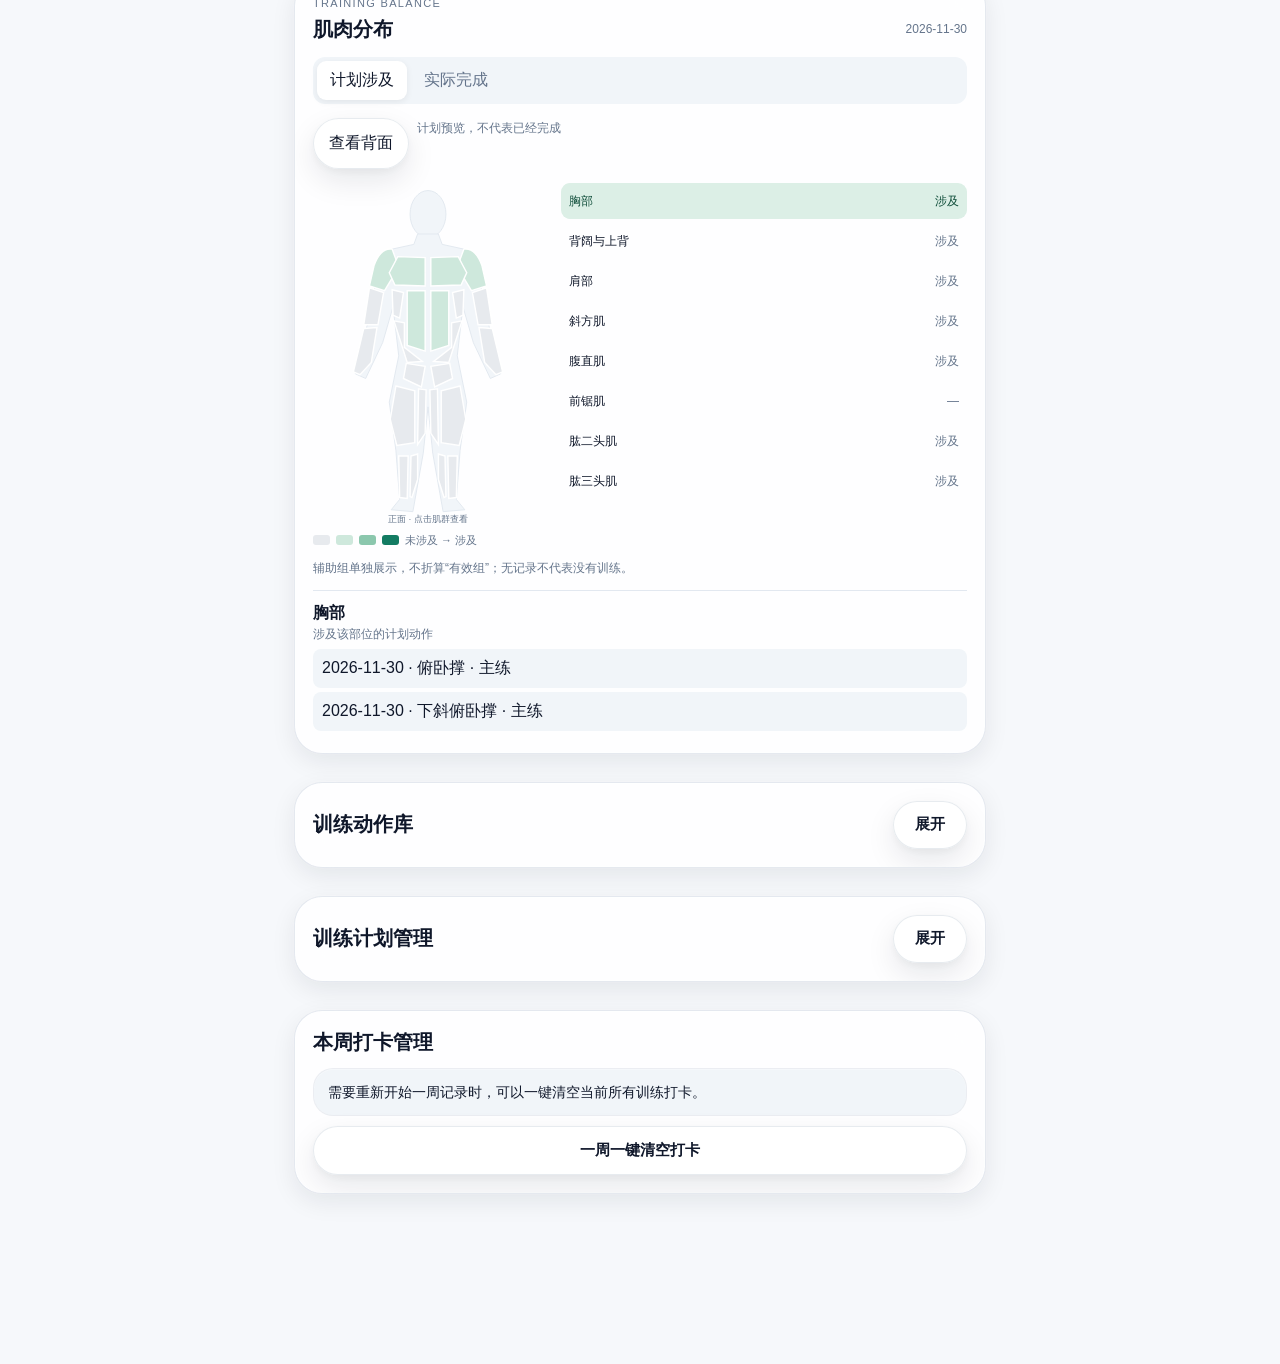
==== commit daeb7d87: "fix: compact workout cards and refresh weekday editing on iOS" ====
--- a/index-liquid-glass-functional.html
+++ b/index-liquid-glass-functional.html
@@ -14,11 +14,11 @@
 
   <link rel="stylesheet" href="./training-enhancements.css?v=20261110-sets1" />
   <script src="./training-core.js?v=20261110-sets1"></script>
-  <script src="./training-ui.js?v=20261110-sets1" defer></script>
+  <script src="./training-ui.js?v=20261110-plan2" defer></script>
   <script src="./exercise-media.js?v=20261110-media2" defer></script>
   <link rel="stylesheet" href="./exercise-media.css?v=20261110-media2" />
-  <script src="./plan-editor-ui.js" defer></script>
-  <link rel="stylesheet" href="./plan-editor.css" />
+  <script src="./plan-editor-ui.js?v=20261110-plan2" defer></script>
+  <link rel="stylesheet" href="./plan-editor.css?v=20261110-plan2" />
   <link rel="manifest" href="./manifest.webmanifest" />
   <link rel="icon" href="./icons/app-icon.svg" type="image/svg+xml" />
   <link rel="apple-touch-icon" href="./icons/app-icon.svg" />
@@ -5293,7 +5293,7 @@
   </div>
 
   <script>
-    const APP_VERSION = "v2026.11.10-exercise-media-library";
+    const APP_VERSION = "v2026.11.10-compact-plan-editor";
     const PLAN_TEMPLATE_KEY = "gain-plan-template";
     const TEMP_DAILY_PLAN_OVERRIDES_KEY = "gain-temp-daily-plan-overrides";
     const DAILY_LOGS_KEY = "gain-daily-logs";
@@ -19939,6 +19939,9 @@
       localStorage.setItem(ACTIVE_PLAN_DAY_KEY, String(activePlanDay));
 
       if(isIosDayDockMode() && syncRenderedActivePlanDay(activePlanDay)){
+        fillPlanEditorFromActiveDay();
+        window.PlanEditor?.refresh();
+        window.TrainingEnhancements?.refreshPlan();
         positionIosDayDockScrollForIndex(activePlanDay);
         if(activePlanDay === 0){
           updateDayTabIndicator({ immediate:true, noForce:true });
--- a/plan-editor.css
+++ b/plan-editor.css
@@ -29,6 +29,10 @@
 .pe-dragging{opacity:.5}.pe-drop-target{outline:2px solid #137b62;outline-offset:2px}
 .sr-only{position:absolute;width:1px;height:1px;padding:0;margin:-1px;overflow:hidden;clip:rect(0,0,0,0);white-space:nowrap;border:0}
 #planEditDaySelect{max-width:100%;text-overflow:ellipsis}
+#planContainer .day-row{display:grid;grid-template-columns:minmax(0,1fr) 36px;gap:6px 9px;align-items:center;min-height:0;padding:10px 12px}
+#planContainer .day-row .day-item{grid-column:1/-1;min-width:0;width:auto;max-width:none;line-height:1.5;font-size:14px;word-break:normal;overflow-wrap:anywhere}
+#planContainer .day-row>.te-record-open{grid-column:1;grid-row:2;justify-self:start;max-width:none;min-height:36px;padding:8px 12px;margin:0;white-space:nowrap;font-size:12px}
+#planContainer .day-row>.check-btn{grid-column:2;grid-row:2;justify-self:end;flex-shrink:0;margin:0}
 #te-plan-map .te-muscle-list button,#te-statistics .te-muscle-list button{isolation:isolate;position:relative;min-width:0;line-height:1.5;box-shadow:none;transform:none}
 #te-plan-map .te-muscle-list button::before,#te-plan-map .te-muscle-list button::after,#te-statistics .te-muscle-list button::before,#te-statistics .te-muscle-list button::after{content:none!important;display:none!important}
 #te-plan-map .te-muscle-list button span,#te-statistics .te-muscle-list button span{position:relative;z-index:1;white-space:nowrap;min-width:0}
@@ -38,10 +42,6 @@
 .te-block-actions button[aria-pressed=true]{box-shadow:inset 0 0 0 2px #137b62;color:#125b49}
 @media(max-width:600px){
  #plan .collapsible-card-head{align-items:center;gap:8px}#plan .collapsible-card-head h2{font-size:19px;min-width:0;line-height:1.35}#plan .collapsible-card-head button{flex-shrink:0;white-space:nowrap;padding:10px 15px;min-width:62px}
- #planContainer .day-row{display:grid;grid-template-columns:minmax(0,1fr) 40px;gap:9px;align-items:center;padding:13px}
- #planContainer .day-row .day-item{grid-column:1/-1;min-width:0;width:auto;max-width:none;line-height:1.65;font-size:14px;word-break:normal;overflow-wrap:anywhere}
- #planContainer .day-row .te-record-open{grid-column:1;justify-self:start;max-width:none;min-height:36px;padding:8px 12px;margin:0;white-space:nowrap;font-size:12px}
- #planContainer .day-row .check-btn{grid-column:2;justify-self:end;flex-shrink:0}
  #dayTabs .day-tab{flex-shrink:0;white-space:nowrap;min-width:58px}#dayTabs .day-tab-label{white-space:nowrap}
  .pe-week-row{grid-template-columns:28px 43px minmax(0,1fr);gap:7px;padding:9px}.pe-week-actions{grid-column:3;justify-content:flex-end}.pe-week-module select{font-size:12px;min-height:43px}.pe-week-day b{white-space:nowrap;font-size:13px}
  #te-plan-map .te-map-layout,#te-statistics .te-map-layout{grid-template-columns:minmax(90px,.72fr) minmax(170px,1.28fr);gap:8px}
